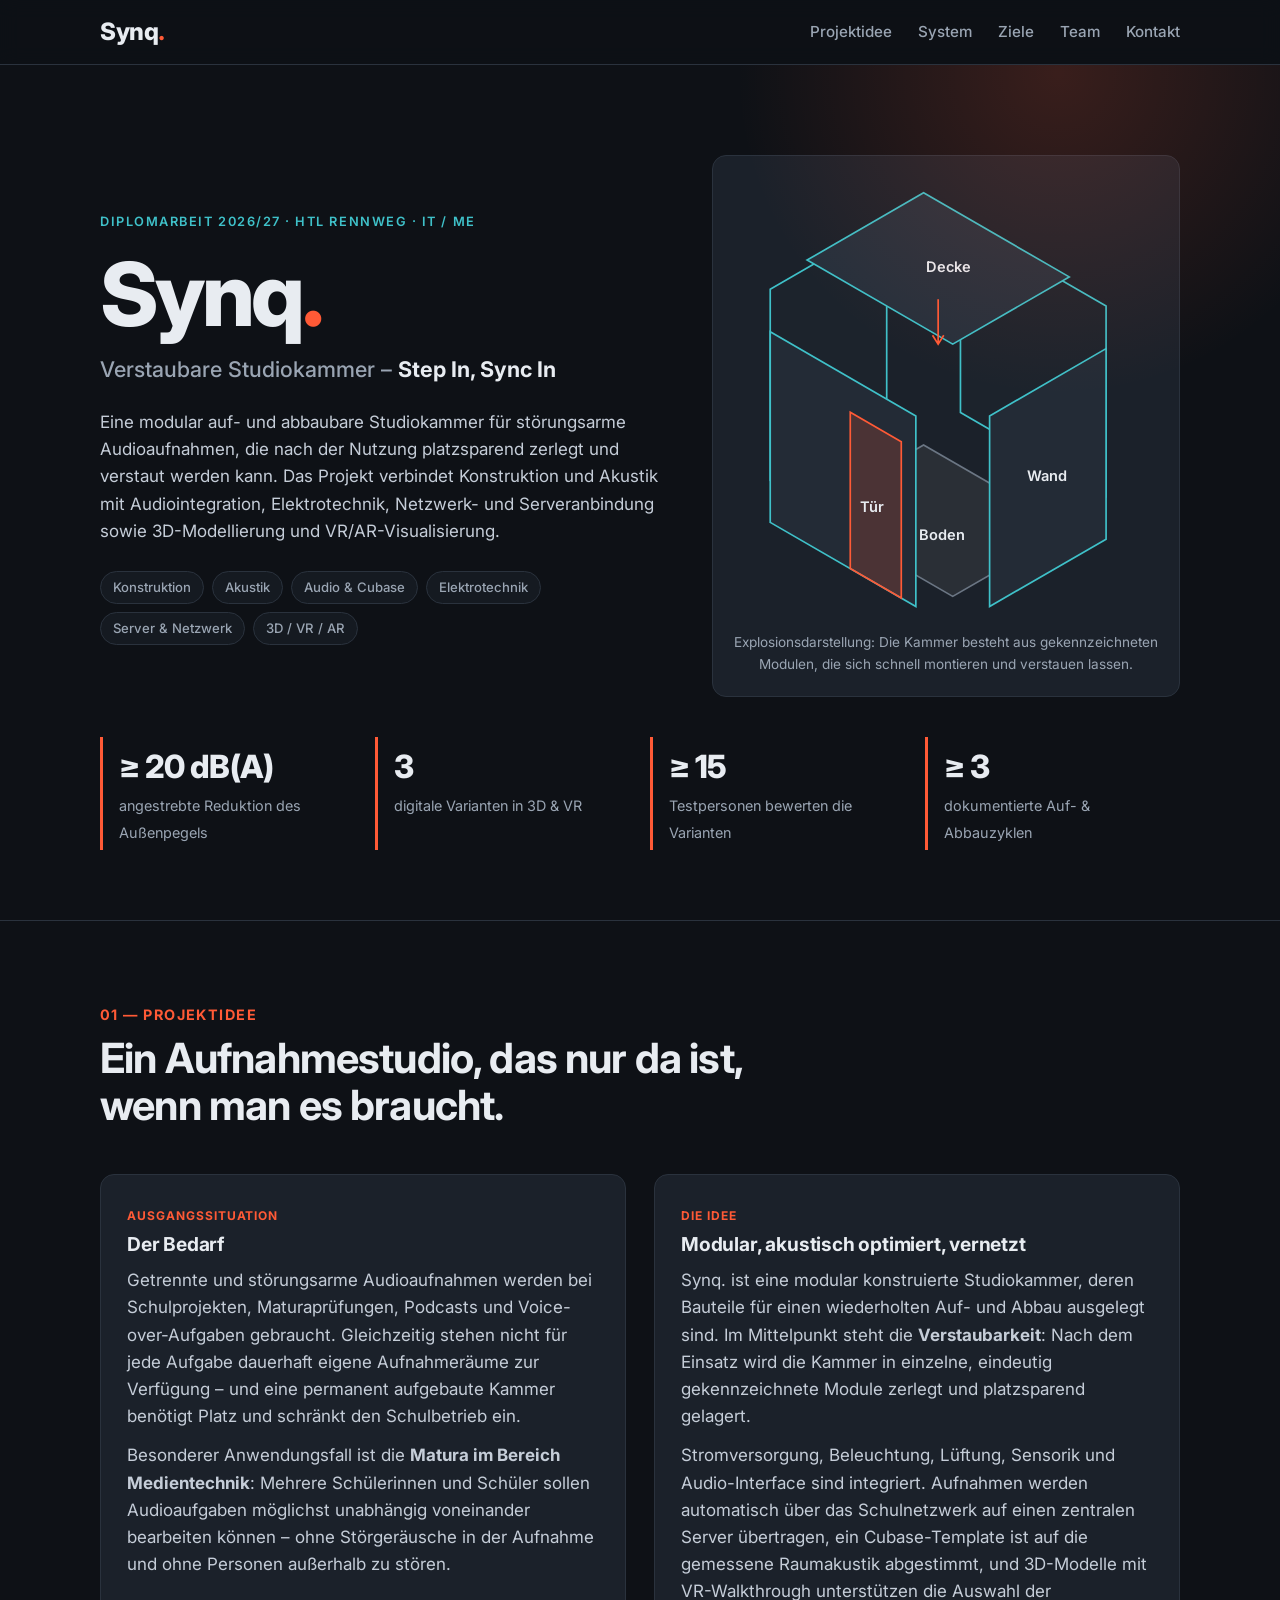
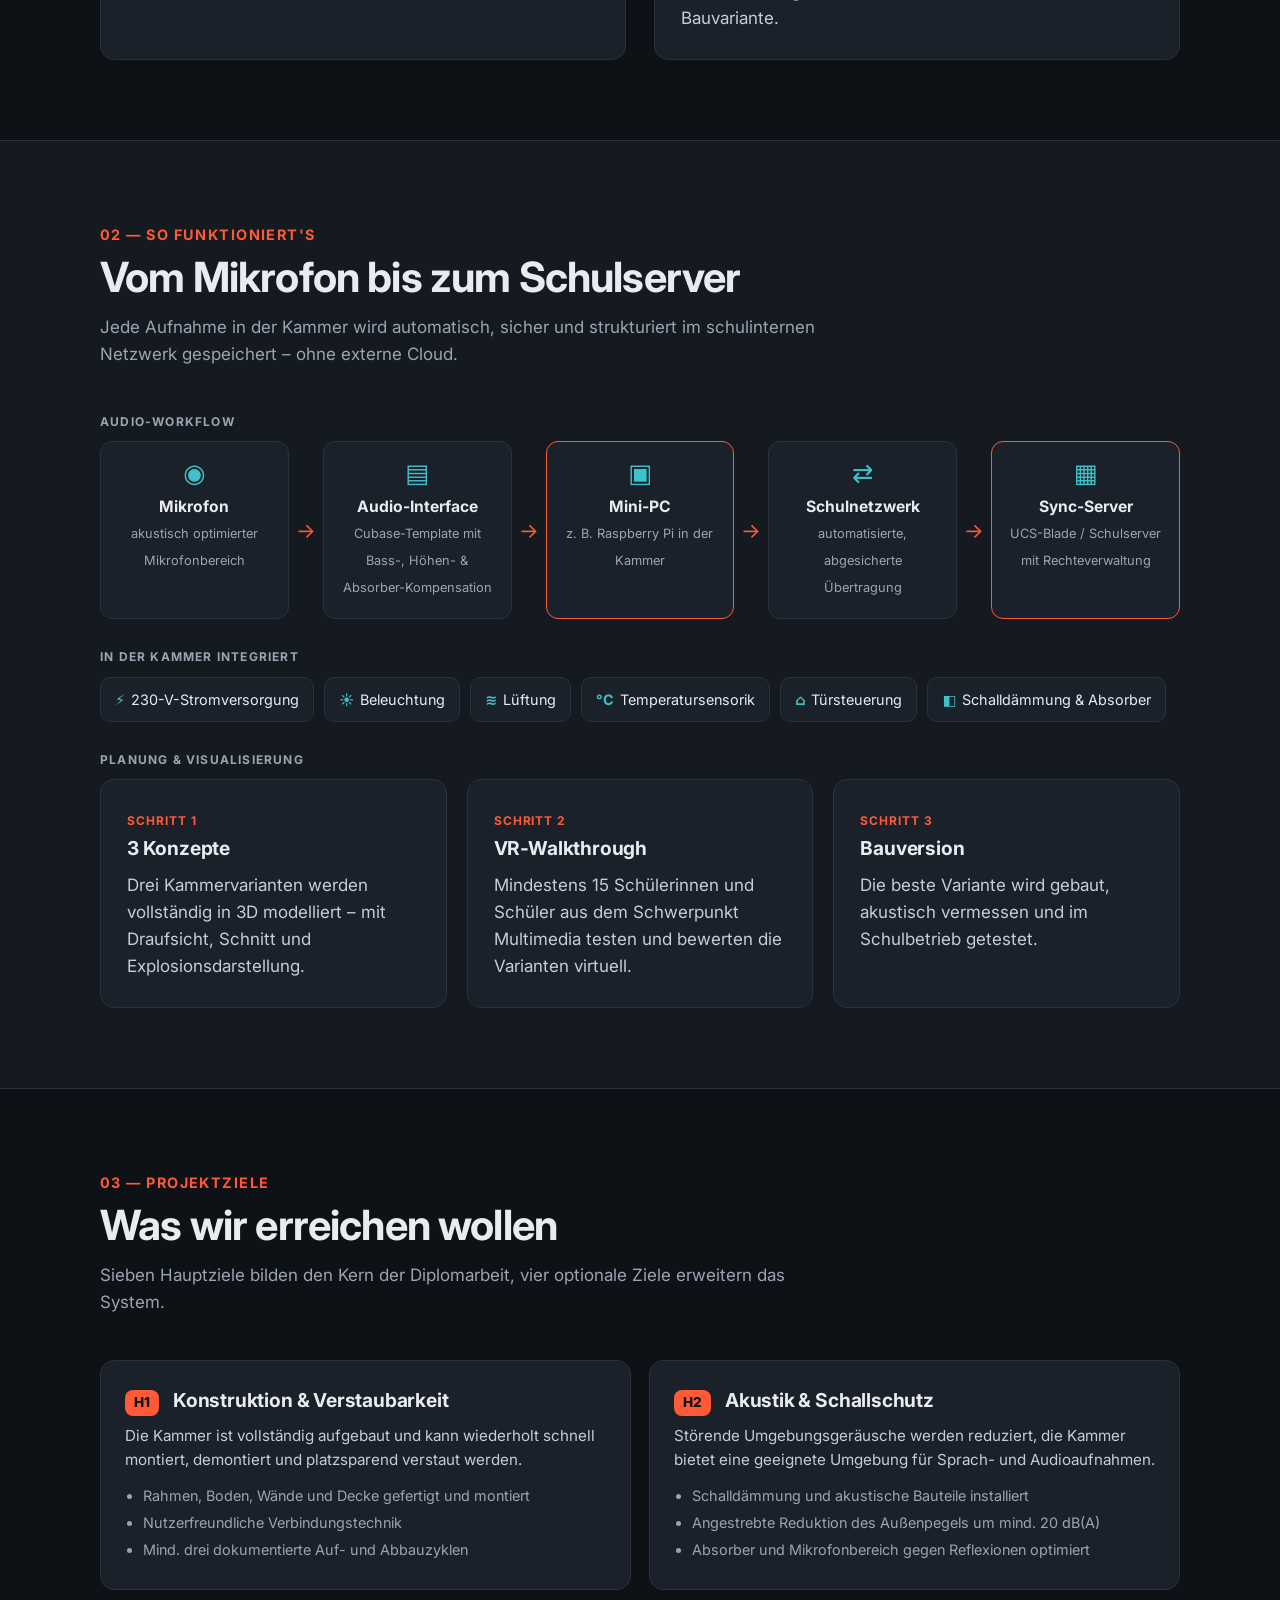
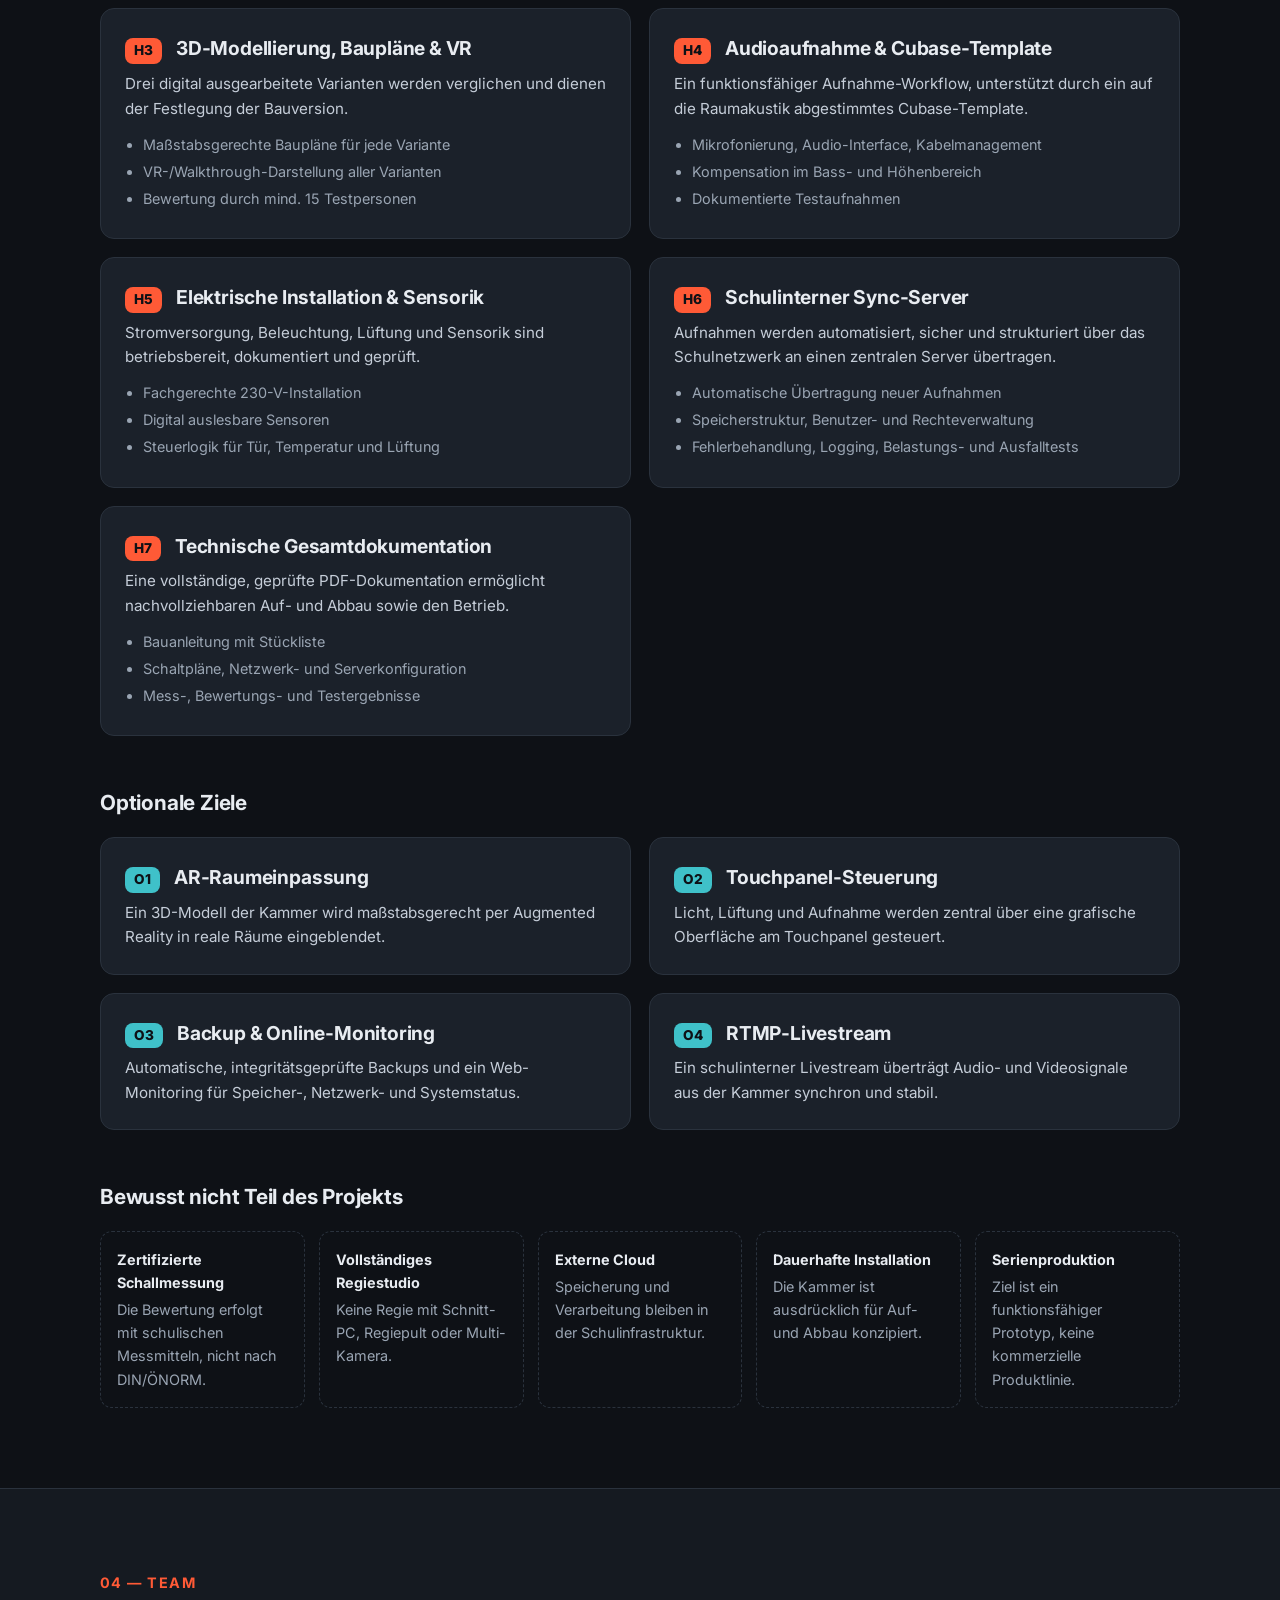
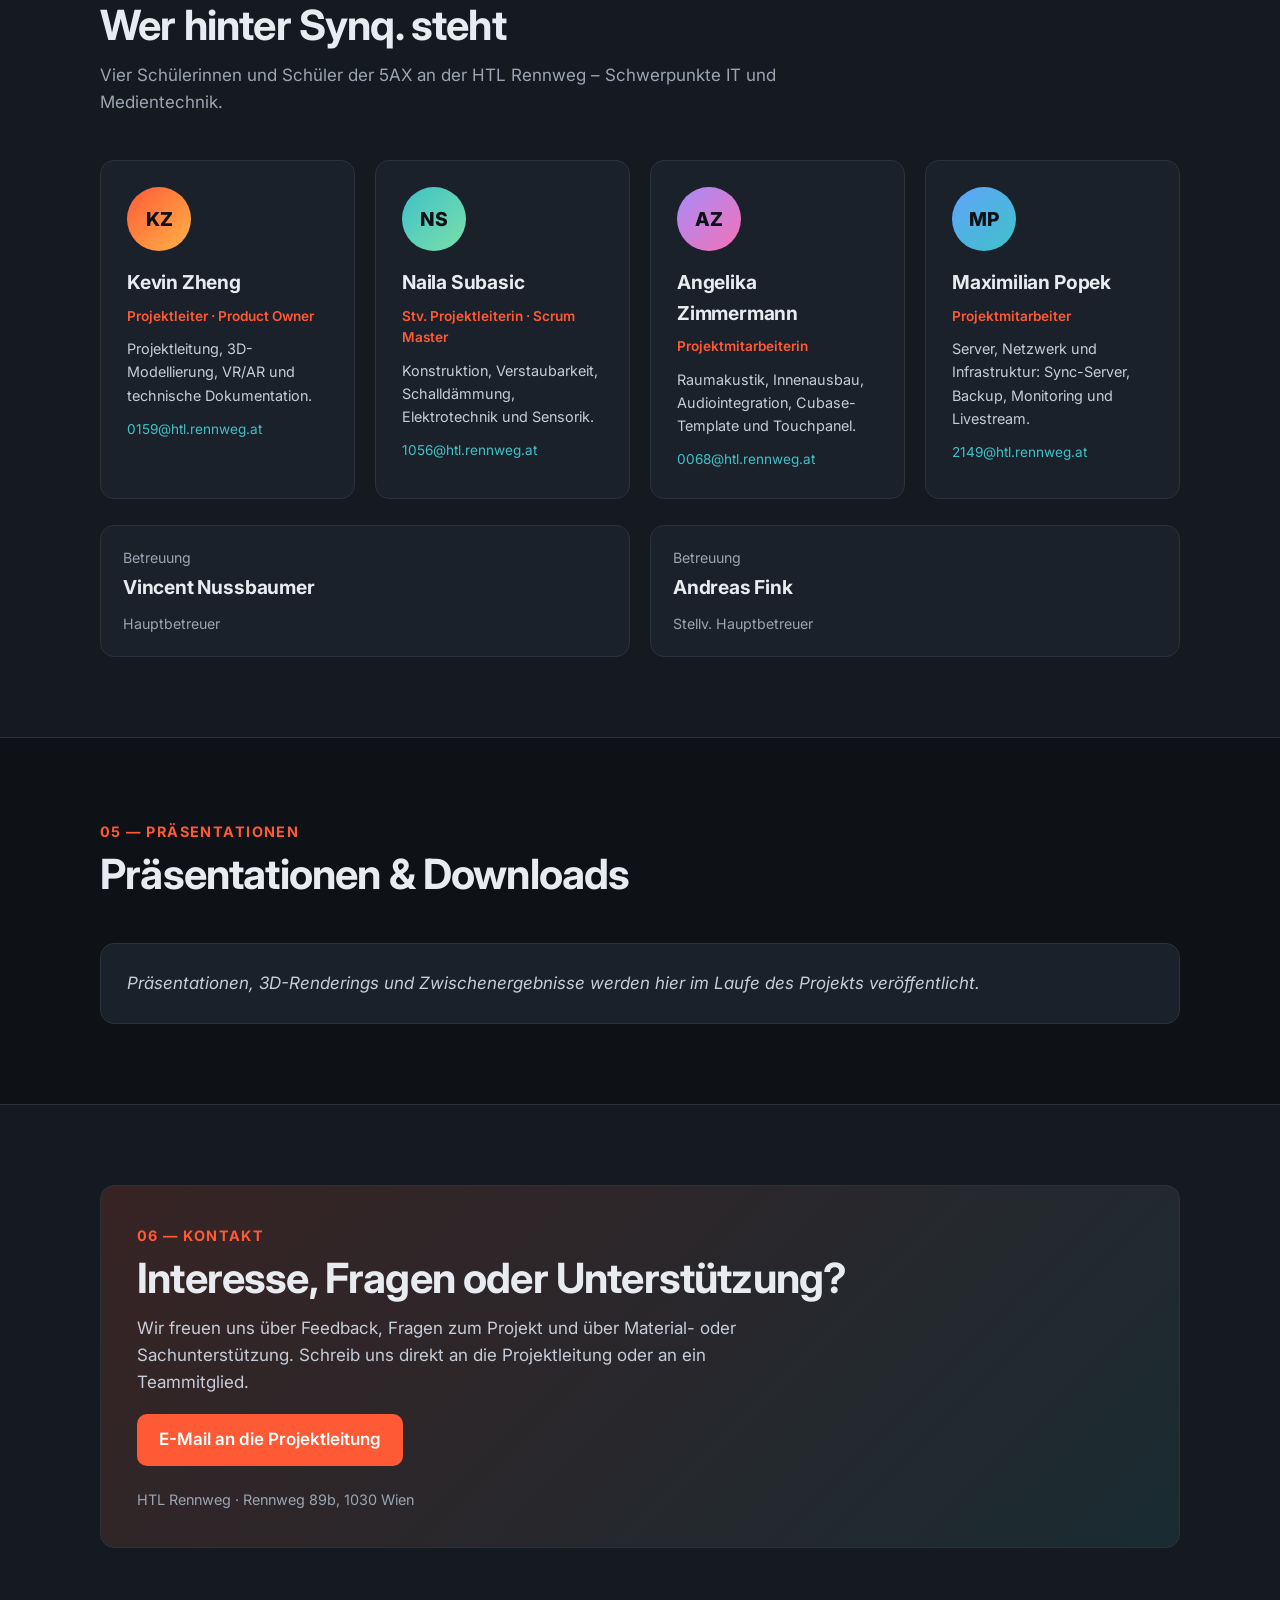
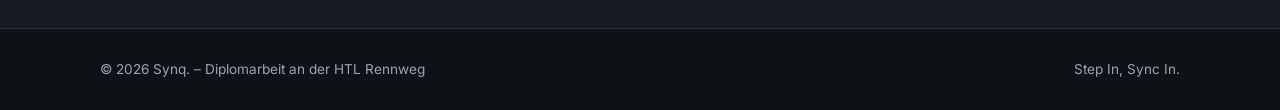
==== index.html @ dddf0916 "Website Website" ====
<!DOCTYPE html>
<html lang="de">
<head>
  <meta charset="UTF-8">
  <meta name="viewport" content="width=device-width, initial-scale=1.0">
  <title>Synq. – Verstaubare Studiokammer | Diplomarbeit HTL Rennweg</title>
  <meta name="description" content="Synq. ist eine modular auf- und abbaubare Studiokammer für störungsarme Audioaufnahmen – Diplomarbeit 2026/27 an der HTL Rennweg.">
  <link rel="preconnect" href="https://fonts.googleapis.com">
  <link rel="preconnect" href="https://fonts.gstatic.com" crossorigin>
  <link href="https://fonts.googleapis.com/css2?family=Inter:wght@400;500;600;700;800&display=swap" rel="stylesheet">
  <link rel="stylesheet" href="style.css">
</head>
<body>

<header class="nav">
  <div class="wrap">
    <a href="#top" class="logo">Synq<span>.</span></a>
    <nav>
      <ul>
        <li><a href="#idee">Projektidee</a></li>
        <li><a href="#system">System</a></li>
        <li><a href="#ziele">Ziele</a></li>
        <li><a href="#team">Team</a></li>
        <li><a href="#kontakt">Kontakt</a></li>
      </ul>
    </nav>
  </div>
</header>

<main id="top">

  <!-- ================= HERO ================= -->
  <div class="hero">
    <div class="wrap">
      <div>
        <span class="eyebrow">Diplomarbeit 2026/27 · HTL Rennweg · IT / ME</span>
        <h1>Synq<span>.</span></h1>
        <p class="tagline">Verstaubare Studiokammer – <b>Step In, Sync In</b></p>
        <p class="lead">
          Eine modular auf- und abbaubare Studiokammer für störungsarme Audioaufnahmen,
          die nach der Nutzung platzsparend zerlegt und verstaut werden kann.
          Das Projekt verbindet Konstruktion und Akustik mit Audiointegration,
          Elektrotechnik, Netzwerk- und Serveranbindung sowie 3D-Modellierung und VR/AR-Visualisierung.
        </p>
        <div class="badges">
          <span class="badge">Konstruktion</span>
          <span class="badge">Akustik</span>
          <span class="badge">Audio &amp; Cubase</span>
          <span class="badge">Elektrotechnik</span>
          <span class="badge">Server &amp; Netzwerk</span>
          <span class="badge">3D / VR / AR</span>
        </div>
      </div>

      <figure class="visual">
        <svg viewBox="90 20 380 400" role="img" aria-label="Explosionsdarstellung der modularen Synq.-Kammer: Boden, vier Wandmodule mit Tür und Decke">
          <polygon class="m-wall b" points="292.9,231.0 422.8,306.0 422.8,136.0 292.9,61.0"/>
          <polygon class="m-wall l" points="227.1,231.0 123.2,291.0 123.2,121.0 227.1,61.0"/>
          <polygon class="m-floor" points="260.0,260.0 389.9,335.0 286.0,395.0 156.1,320.0"/>
          <polygon class="m-wall r" points="422.8,344.0 318.9,404.0 318.9,234.0 422.8,174.0"/>
          <polygon class="m-wall f" points="123.2,329.0 253.1,404.0 253.1,234.0 123.2,159.0"/>
          <polygon class="m-door" points="194.6,370.2 240.1,396.5 240.1,257.1 194.6,230.8"/>
          <polygon class="m-roof" points="260.0,35.0 389.9,110.0 286.0,170.0 156.1,95.0"/>
          <!-- Montage-Pfeile -->
          <path class="m-arrow" d="M273 130 v40 m-5 -8 l5 8 l5 -8"/>
          <!-- Labels -->
          <text class="m-label" x="262" y="106">Decke</text>
          <text class="m-label" x="352" y="292">Wand</text>
          <text class="m-label" x="203" y="320">Tür</text>
          <text class="m-label" x="256" y="345">Boden</text>
        </svg>
        <figcaption>Explosionsdarstellung: Die Kammer besteht aus gekennzeichneten Modulen, die sich schnell montieren und verstauen lassen.</figcaption>
      </figure>
    </div>

    <div class="wrap stats-wrap">
      <div class="stats">
        <div class="stat"><b>≥ 20 dB(A)</b><span>angestrebte Reduktion des Außenpegels</span></div>
        <div class="stat"><b>3</b><span>digitale Varianten in 3D &amp; VR</span></div>
        <div class="stat"><b>≥ 15</b><span>Testpersonen bewerten die Varianten</span></div>
        <div class="stat"><b>≥ 3</b><span>dokumentierte Auf- &amp; Abbauzyklen</span></div>
      </div>
    </div>
  </div>

  <!-- ================= PROJEKTIDEE ================= -->
  <section id="idee">
    <div class="wrap">
      <div class="section-head">
        <span class="num">01 — PROJEKTIDEE</span>
        <h2>Ein Aufnahmestudio, das nur da ist, wenn man es braucht.</h2>
      </div>
      <div class="grid-2">
        <div class="card">
          <span class="tag">Ausgangssituation</span>
          <h3>Der Bedarf</h3>
          <p>
            Getrennte und störungsarme Audioaufnahmen werden bei Schulprojekten, Maturaprüfungen,
            Podcasts und Voice-over-Aufgaben gebraucht. Gleichzeitig stehen nicht für jede Aufgabe
            dauerhaft eigene Aufnahmeräume zur Verfügung – und eine permanent aufgebaute Kammer
            benötigt Platz und schränkt den Schulbetrieb ein.
          </p>
          <p style="margin-top:12px">
            Besonderer Anwendungsfall ist die <b>Matura im Bereich Medientechnik</b>: Mehrere
            Schülerinnen und Schüler sollen Audioaufgaben möglichst unabhängig voneinander bearbeiten
            können – ohne Störgeräusche in der Aufnahme und ohne Personen außerhalb zu stören.
          </p>
        </div>
        <div class="card">
          <span class="tag">Die Idee</span>
          <h3>Modular, akustisch optimiert, vernetzt</h3>
          <p>
            Synq. ist eine modular konstruierte Studiokammer, deren Bauteile für einen wiederholten
            Auf- und Abbau ausgelegt sind. Im Mittelpunkt steht die <b>Verstaubarkeit</b>: Nach dem
            Einsatz wird die Kammer in einzelne, eindeutig gekennzeichnete Module zerlegt und
            platzsparend gelagert.
          </p>
          <p style="margin-top:12px">
            Stromversorgung, Beleuchtung, Lüftung, Sensorik und Audio-Interface sind integriert.
            Aufnahmen werden automatisch über das Schulnetzwerk auf einen zentralen Server übertragen,
            ein Cubase-Template ist auf die gemessene Raumakustik abgestimmt, und 3D-Modelle mit
            VR-Walkthrough unterstützen die Auswahl der Bauvariante.
          </p>
        </div>
      </div>
    </div>
  </section>

  <!-- ================= SYSTEM ================= -->
  <section id="system" class="alt">
    <div class="wrap">
      <div class="section-head">
        <span class="num">02 — SO FUNKTIONIERT'S</span>
        <h2>Vom Mikrofon bis zum Schulserver</h2>
        <p>Jede Aufnahme in der Kammer wird automatisch, sicher und strukturiert im schulinternen Netzwerk gespeichert – ohne externe Cloud.</p>
      </div>

      <div class="zone">Audio-Workflow</div>
      <div class="flow">
        <div class="node"><div class="ico">◉</div><b>Mikrofon</b><small>akustisch optimierter Mikrofonbereich</small></div>
        <div class="arrow">→</div>
        <div class="node"><div class="ico">▤</div><b>Audio-Interface</b><small>Cubase-Template mit Bass-, Höhen- &amp; Absorber-Kompensation</small></div>
        <div class="arrow">→</div>
        <div class="node hl"><div class="ico">▣</div><b>Mini-PC</b><small>z. B. Raspberry Pi in der Kammer</small></div>
        <div class="arrow">→</div>
        <div class="node"><div class="ico">⇄</div><b>Schulnetzwerk</b><small>automatisierte, abgesicherte Übertragung</small></div>
        <div class="arrow">→</div>
        <div class="node hl"><div class="ico">▦</div><b>Sync-Server</b><small>UCS-Blade / Schulserver mit Rechteverwaltung</small></div>
      </div>

      <div class="zone">In der Kammer integriert</div>
      <div class="chips">
        <div class="chip"><b>⚡</b>230-V-Stromversorgung</div>
        <div class="chip"><b>☀</b>Beleuchtung</div>
        <div class="chip"><b>≋</b>Lüftung</div>
        <div class="chip"><b>°C</b>Temperatursensorik</div>
        <div class="chip"><b>⌂</b>Türsteuerung</div>
        <div class="chip"><b>◧</b>Schalldämmung &amp; Absorber</div>
      </div>

      <div class="zone">Planung &amp; Visualisierung</div>
      <div class="grid-3">
        <div class="card"><span class="tag">Schritt 1</span><h3>3 Konzepte</h3><p>Drei Kammervarianten werden vollständig in 3D modelliert – mit Draufsicht, Schnitt und Explosionsdarstellung.</p></div>
        <div class="card"><span class="tag">Schritt 2</span><h3>VR-Walkthrough</h3><p>Mindestens 15 Schülerinnen und Schüler aus dem Schwerpunkt Multimedia testen und bewerten die Varianten virtuell.</p></div>
        <div class="card"><span class="tag">Schritt 3</span><h3>Bauversion</h3><p>Die beste Variante wird gebaut, akustisch vermessen und im Schulbetrieb getestet.</p></div>
      </div>
    </div>
  </section>

  <!-- ================= ZIELE ================= -->
  <section id="ziele">
    <div class="wrap">
      <div class="section-head">
        <span class="num">03 — PROJEKTZIELE</span>
        <h2>Was wir erreichen wollen</h2>
        <p>Sieben Hauptziele bilden den Kern der Diplomarbeit, vier optionale Ziele erweitern das System.</p>
      </div>

      <div class="goals">
        <article class="goal">
          <header><span class="id">H1</span><h3>Konstruktion &amp; Verstaubarkeit</h3></header>
          <p>Die Kammer ist vollständig aufgebaut und kann wiederholt schnell montiert, demontiert und platzsparend verstaut werden.</p>
          <ul>
            <li>Rahmen, Boden, Wände und Decke gefertigt und montiert</li>
            <li>Nutzerfreundliche Verbindungstechnik</li>
            <li>Mind. drei dokumentierte Auf- und Abbauzyklen</li>
          </ul>
        </article>
        <article class="goal">
          <header><span class="id">H2</span><h3>Akustik &amp; Schallschutz</h3></header>
          <p>Störende Umgebungsgeräusche werden reduziert, die Kammer bietet eine geeignete Umgebung für Sprach- und Audioaufnahmen.</p>
          <ul>
            <li>Schalldämmung und akustische Bauteile installiert</li>
            <li>Angestrebte Reduktion des Außenpegels um mind. 20 dB(A)</li>
            <li>Absorber und Mikrofonbereich gegen Reflexionen optimiert</li>
          </ul>
        </article>
        <article class="goal">
          <header><span class="id">H3</span><h3>3D-Modellierung, Baupläne &amp; VR</h3></header>
          <p>Drei digital ausgearbeitete Varianten werden verglichen und dienen der Festlegung der Bauversion.</p>
          <ul>
            <li>Maßstabsgerechte Baupläne für jede Variante</li>
            <li>VR-/Walkthrough-Darstellung aller Varianten</li>
            <li>Bewertung durch mind. 15 Testpersonen</li>
          </ul>
        </article>
        <article class="goal">
          <header><span class="id">H4</span><h3>Audioaufnahme &amp; Cubase-Template</h3></header>
          <p>Ein funktionsfähiger Aufnahme-Workflow, unterstützt durch ein auf die Raumakustik abgestimmtes Cubase-Template.</p>
          <ul>
            <li>Mikrofonierung, Audio-Interface, Kabelmanagement</li>
            <li>Kompensation im Bass- und Höhenbereich</li>
            <li>Dokumentierte Testaufnahmen</li>
          </ul>
        </article>
        <article class="goal">
          <header><span class="id">H5</span><h3>Elektrische Installation &amp; Sensorik</h3></header>
          <p>Stromversorgung, Beleuchtung, Lüftung und Sensorik sind betriebsbereit, dokumentiert und geprüft.</p>
          <ul>
            <li>Fachgerechte 230-V-Installation</li>
            <li>Digital auslesbare Sensoren</li>
            <li>Steuerlogik für Tür, Temperatur und Lüftung</li>
          </ul>
        </article>
        <article class="goal">
          <header><span class="id">H6</span><h3>Schulinterner Sync-Server</h3></header>
          <p>Aufnahmen werden automatisiert, sicher und strukturiert über das Schulnetzwerk an einen zentralen Server übertragen.</p>
          <ul>
            <li>Automatische Übertragung neuer Aufnahmen</li>
            <li>Speicherstruktur, Benutzer- und Rechteverwaltung</li>
            <li>Fehlerbehandlung, Logging, Belastungs- und Ausfalltests</li>
          </ul>
        </article>
        <article class="goal">
          <header><span class="id">H7</span><h3>Technische Gesamtdokumentation</h3></header>
          <p>Eine vollständige, geprüfte PDF-Dokumentation ermöglicht nachvollziehbaren Auf- und Abbau sowie den Betrieb.</p>
          <ul>
            <li>Bauanleitung mit Stückliste</li>
            <li>Schaltpläne, Netzwerk- und Serverkonfiguration</li>
            <li>Mess-, Bewertungs- und Testergebnisse</li>
          </ul>
        </article>
      </div>

      <h3 class="sub-h">Optionale Ziele</h3>
      <div class="goals">
        <article class="goal opt">
          <header><span class="id">O1</span><h3>AR-Raumeinpassung</h3></header>
          <p>Ein 3D-Modell der Kammer wird maßstabsgerecht per Augmented Reality in reale Räume eingeblendet.</p>
        </article>
        <article class="goal opt">
          <header><span class="id">O2</span><h3>Touchpanel-Steuerung</h3></header>
          <p>Licht, Lüftung und Aufnahme werden zentral über eine grafische Oberfläche am Touchpanel gesteuert.</p>
        </article>
        <article class="goal opt">
          <header><span class="id">O3</span><h3>Backup &amp; Online-Monitoring</h3></header>
          <p>Automatische, integritätsgeprüfte Backups und ein Web-Monitoring für Speicher-, Netzwerk- und Systemstatus.</p>
        </article>
        <article class="goal opt">
          <header><span class="id">O4</span><h3>RTMP-Livestream</h3></header>
          <p>Ein schulinterner Livestream überträgt Audio- und Videosignale aus der Kammer synchron und stabil.</p>
        </article>
      </div>

      <h3 class="sub-h">Bewusst nicht Teil des Projekts</h3>
      <ul class="nongoals">
        <li><b>Zertifizierte Schallmessung</b>Die Bewertung erfolgt mit schulischen Messmitteln, nicht nach DIN/ÖNORM.</li>
        <li><b>Vollständiges Regiestudio</b>Keine Regie mit Schnitt-PC, Regiepult oder Multi-Kamera.</li>
        <li><b>Externe Cloud</b>Speicherung und Verarbeitung bleiben in der Schulinfrastruktur.</li>
        <li><b>Dauerhafte Installation</b>Die Kammer ist ausdrücklich für Auf- und Abbau konzipiert.</li>
        <li><b>Serienproduktion</b>Ziel ist ein funktionsfähiger Prototyp, keine kommerzielle Produktlinie.</li>
      </ul>
    </div>
  </section>

  <!-- ================= TEAM ================= -->
  <section id="team" class="alt">
    <div class="wrap">
      <div class="section-head">
        <span class="num">04 — TEAM</span>
        <h2>Wer hinter Synq. steht</h2>
        <p>Vier Schülerinnen und Schüler der 5AX an der HTL Rennweg – Schwerpunkte IT und Medientechnik.</p>
      </div>
      <div class="grid-4">
        <div class="card member">
          <div class="avatar">KZ</div>
          <h3>Kevin Zheng</h3>
          <div class="role">Projektleiter · Product Owner</div>
          <p>Projektleitung, 3D-Modellierung, VR/AR und technische Dokumentation.</p>
          <a href="mailto:0159@htl.rennweg.at">0159@htl.rennweg.at</a>
        </div>
        <div class="card member">
          <div class="avatar">NS</div>
          <h3>Naila Subasic</h3>
          <div class="role">Stv. Projektleiterin · Scrum Master</div>
          <p>Konstruktion, Verstaubarkeit, Schalldämmung, Elektrotechnik und Sensorik.</p>
          <a href="mailto:1056@htl.rennweg.at">1056@htl.rennweg.at</a>
        </div>
        <div class="card member">
          <div class="avatar">AZ</div>
          <h3>Angelika Zimmermann</h3>
          <div class="role">Projektmitarbeiterin</div>
          <p>Raumakustik, Innenausbau, Audiointegration, Cubase-Template und Touchpanel.</p>
          <a href="mailto:0068@htl.rennweg.at">0068@htl.rennweg.at</a>
        </div>
        <div class="card member">
          <div class="avatar">MP</div>
          <h3>Maximilian Popek</h3>
          <div class="role">Projektmitarbeiter</div>
          <p>Server, Netzwerk und Infrastruktur: Sync-Server, Backup, Monitoring und Livestream.</p>
          <a href="mailto:2149@htl.rennweg.at">2149@htl.rennweg.at</a>
        </div>
      </div>

      <div class="supervisors">
        <div class="card"><small>Betreuung</small><h3>Vincent Nussbaumer</h3><small>Hauptbetreuer</small></div>
        <div class="card"><small>Betreuung</small><h3>Andreas Fink</h3><small>Stellv. Hauptbetreuer</small></div>
      </div>
    </div>
  </section>

  <!-- ================= PRÄSENTATIONEN ================= -->
  <section id="praesentationen">
    <div class="wrap">
      <div class="section-head">
        <span class="num">05 — PRÄSENTATIONEN</span>
        <h2>Präsentationen &amp; Downloads</h2>
      </div>
      <div class="card">
        <p class="placeholder">Präsentationen, 3D-Renderings und Zwischenergebnisse werden hier im Laufe des Projekts veröffentlicht.</p>
      </div>
    </div>
  </section>

  <!-- ================= KONTAKT ================= -->
  <section id="kontakt" class="alt">
    <div class="wrap">
      <div class="contact-box">
        <span class="num" style="color:var(--accent);font-weight:700;font-size:.9rem;letter-spacing:.1em">06 — KONTAKT</span>
        <h2>Interesse, Fragen oder Unterstützung?</h2>
        <p style="color:#c5cdd8;max-width:640px">
          Wir freuen uns über Feedback, Fragen zum Projekt und über Material- oder Sachunterstützung.
          Schreib uns direkt an die Projektleitung oder an ein Teammitglied.
        </p>
        <a class="btn" href="mailto:0159@htl.rennweg.at?subject=Synq.%20Diplomarbeit">E-Mail an die Projektleitung</a>
        <p style="margin-top:22px;color:var(--muted);font-size:.9rem">
          HTL Rennweg · Rennweg 89b, 1030 Wien
        </p>
      </div>
    </div>
  </section>

</main>

<footer>
  <div class="wrap">
    <span>© 2026 Synq. – Diplomarbeit an der HTL Rennweg</span>
    <span>Step In, Sync In.</span>
  </div>
</footer>

</body>
</html>
---- style.css ----
:root {
  --bg: #0e1116;
  --bg-2: #151a21;
  --card: #1b212a;
  --line: #2a323d;
  --text: #e8ecf1;
  --muted: #9aa5b3;
  --accent: #ff5a36;
  --accent-2: #3fc1c9;
  --radius: 14px;
  --max: 1120px;
}

* { box-sizing: border-box; margin: 0; padding: 0; }
html { scroll-behavior: smooth; scroll-padding-top: 72px; }
body {
  font-family: "Inter", system-ui, -apple-system, "Segoe UI", Roboto, sans-serif;
  background: var(--bg);
  color: var(--text);
  line-height: 1.6;
  font-size: 17px;
  -webkit-font-smoothing: antialiased;
}
a { color: var(--accent-2); text-decoration: none; }
a:hover { text-decoration: underline; }
img, svg { max-width: 100%; display: block; }

.wrap { max-width: var(--max); margin: 0 auto; padding: 0 20px; }

/* ---------- Navigation ---------- */
header.nav {
  position: sticky; top: 0; z-index: 10;
  background: rgba(14, 17, 22, .85);
  backdrop-filter: blur(10px);
  border-bottom: 1px solid var(--line);
}
header.nav .wrap { display: flex; align-items: center; justify-content: space-between; height: 64px; }
.logo { font-weight: 800; font-size: 1.5rem; letter-spacing: -.02em; color: var(--text); }
.logo span { color: var(--accent); }
.logo:hover { text-decoration: none; }
nav ul { list-style: none; display: flex; gap: 26px; }
nav a { color: var(--muted); font-size: .95rem; font-weight: 500; }
nav a:hover { color: var(--text); text-decoration: none; }

/* ---------- Hero ---------- */
.hero { padding: 90px 0 70px; position: relative; overflow: hidden; }
.hero::before {
  content: ""; position: absolute; inset: -40% -10% auto auto; width: 700px; height: 700px;
  background: radial-gradient(circle, rgba(255, 90, 54, .18), transparent 65%);
  pointer-events: none;
}
.hero .wrap { display: grid; grid-template-columns: 1.1fr .9fr; gap: 40px; align-items: center; }
.eyebrow {
  display: inline-block; font-size: .8rem; font-weight: 600; letter-spacing: .12em; text-transform: uppercase;
  color: var(--accent-2); margin-bottom: 18px;
}
.hero h1 { font-size: clamp(3rem, 8vw, 5.5rem); line-height: 1; letter-spacing: -.04em; font-weight: 800; }
.hero h1 span { color: var(--accent); }
.hero .tagline { font-size: 1.35rem; color: var(--muted); margin: 14px 0 22px; font-weight: 500; }
.hero .tagline b { color: var(--text); }
.hero p.lead { max-width: 560px; color: #c5cdd8; }
.badges { display: flex; flex-wrap: wrap; gap: 8px; margin-top: 26px; }
.badge {
  border: 1px solid var(--line); background: var(--bg-2); color: var(--muted);
  padding: 5px 12px; border-radius: 999px; font-size: .82rem; font-weight: 500;
}

/* ---------- Sections ---------- */
section { padding: 80px 0; border-top: 1px solid var(--line); }
section.alt { background: var(--bg-2); }
.section-head { max-width: 720px; margin-bottom: 44px; }
.section-head .num { color: var(--accent); font-weight: 700; font-size: .9rem; letter-spacing: .1em; }
h2 { font-size: clamp(1.9rem, 4vw, 2.6rem); letter-spacing: -.02em; line-height: 1.15; margin: 6px 0 12px; }
h3 { font-size: 1.2rem; margin-bottom: 8px; letter-spacing: -.01em; }
.section-head p { color: var(--muted); }

.grid-2 { display: grid; grid-template-columns: 1fr 1fr; gap: 28px; }
.grid-3 { display: grid; grid-template-columns: repeat(3, 1fr); gap: 20px; }
.grid-4 { display: grid; grid-template-columns: repeat(4, 1fr); gap: 20px; }

.card {
  background: var(--card); border: 1px solid var(--line); border-radius: var(--radius); padding: 26px;
}
.card p { color: #c5cdd8; }
.card .tag { font-size: .75rem; font-weight: 700; letter-spacing: .08em; color: var(--accent); text-transform: uppercase; }

/* ---------- Stats ---------- */
.hero .stats-wrap { display: block; }
.stats { display: grid; grid-template-columns: repeat(4, 1fr); gap: 20px; margin-top: 40px; }
.stat { border-left: 3px solid var(--accent); padding: 4px 0 4px 16px; }
.stat b { display: block; font-size: 2rem; font-weight: 800; letter-spacing: -.02em; }
.stat span { color: var(--muted); font-size: .9rem; }

/* ---------- Chamber visual ---------- */
.visual { background: var(--card); border: 1px solid var(--line); border-radius: var(--radius); padding: 20px; }
.visual figcaption { color: var(--muted); font-size: .85rem; text-align: center; margin-top: 8px; }
.m-wall { fill: #232b36; stroke: var(--accent-2); stroke-width: 1.5; }
.m-wall.b, .m-wall.l { fill: #1c232c; }
.m-floor { fill: #2a2f36; stroke: #6b7684; stroke-width: 1.5; }
.m-roof { fill: #26303c; stroke: var(--accent-2); stroke-width: 1.5; }
.m-door { fill: rgba(255, 90, 54, .18); stroke: var(--accent); stroke-width: 1.5; }
.m-label { fill: var(--text); font-size: 13px; font-weight: 600; font-family: inherit; }
.m-lead { stroke: #6b7684; stroke-width: 1; stroke-dasharray: 3 3; }
.m-arrow { stroke: var(--accent); stroke-width: 1.5; fill: none; }

/* ---------- System flow ---------- */
.flow { display: flex; align-items: stretch; gap: 0; flex-wrap: wrap; margin-top: 10px; }
.flow .node {
  flex: 1 1 150px; background: var(--card); border: 1px solid var(--line); border-radius: 12px;
  padding: 18px 16px; text-align: center; position: relative;
}
.flow .node .ico { font-size: 1.6rem; line-height: 1; margin-bottom: 8px; color: var(--accent-2); }
.flow .node b { display: block; font-size: .98rem; }
.flow .node small { color: var(--muted); font-size: .8rem; }
.flow .node.hl { border-color: var(--accent); }
.flow .arrow { flex: 0 0 34px; display: flex; align-items: center; justify-content: center; color: var(--accent); font-size: 1.3rem; }
.zone { font-size: .75rem; font-weight: 700; letter-spacing: .1em; text-transform: uppercase; color: var(--muted); margin: 28px 0 10px; }
.chips { display: flex; flex-wrap: wrap; gap: 10px; }
.chip { background: var(--card); border: 1px solid var(--line); border-radius: 10px; padding: 10px 14px; font-size: .9rem; }
.chip b { color: var(--accent-2); margin-right: 6px; }

/* ---------- Goals ---------- */
.goals { display: grid; grid-template-columns: repeat(2, 1fr); gap: 18px; }
.goal { background: var(--card); border: 1px solid var(--line); border-radius: var(--radius); padding: 24px; }
.goal header { display: flex; gap: 14px; align-items: baseline; margin-bottom: 8px; }
.goal .id {
  flex: 0 0 auto; font-weight: 800; color: var(--bg); background: var(--accent);
  border-radius: 8px; padding: 2px 9px; font-size: .85rem;
}
.goal.opt .id { background: var(--accent-2); }
.goal h3 { margin: 0; }
.goal p { color: #c5cdd8; font-size: .95rem; }
.goal ul { margin: 12px 0 0 18px; color: var(--muted); font-size: .9rem; }
.goal li { margin-bottom: 4px; }
.goal .who { margin-top: 12px; font-size: .8rem; color: var(--muted); }
.goal .who b { color: var(--text); font-weight: 600; }
.sub-h { margin: 50px 0 18px; font-size: 1.3rem; }
.nongoals { list-style: none; display: grid; grid-template-columns: repeat(auto-fit, minmax(200px, 1fr)); gap: 14px; }
.nongoals li { border: 1px dashed var(--line); border-radius: 12px; padding: 16px; font-size: .9rem; color: var(--muted); }
.nongoals li b { display: block; color: var(--text); margin-bottom: 4px; }

/* ---------- Timeline ---------- */
.timeline { list-style: none; position: relative; margin-left: 10px; }
.timeline::before { content: ""; position: absolute; left: 0; top: 6px; bottom: 6px; width: 2px; background: var(--line); }
.timeline li { position: relative; padding: 0 0 26px 34px; }
.timeline li::before {
  content: ""; position: absolute; left: -6px; top: 6px; width: 14px; height: 14px; border-radius: 50%;
  background: var(--bg-2); border: 3px solid var(--accent);
}
.timeline .date { font-size: .8rem; font-weight: 700; letter-spacing: .08em; text-transform: uppercase; color: var(--accent-2); }
.timeline .ms { font-weight: 600; }

/* ---------- Team ---------- */
.member { text-align: left; }
.avatar {
  width: 64px; height: 64px; border-radius: 50%; display: grid; place-items: center;
  font-weight: 800; font-size: 1.2rem; color: var(--bg); margin-bottom: 16px;
  background: linear-gradient(135deg, var(--accent), #ffb347);
}
.member:nth-child(2) .avatar { background: linear-gradient(135deg, var(--accent-2), #7be0a8); }
.member:nth-child(3) .avatar { background: linear-gradient(135deg, #a78bfa, #f472b6); }
.member:nth-child(4) .avatar { background: linear-gradient(135deg, #60a5fa, var(--accent-2)); }
.member .role { color: var(--accent); font-size: .85rem; font-weight: 600; margin-bottom: 10px; }
.member p { font-size: .9rem; }
.member a { font-size: .85rem; display: inline-block; margin-top: 12px; }
.supervisors { display: flex; flex-wrap: wrap; gap: 20px; margin-top: 26px; }
.supervisors .card { flex: 1 1 260px; padding: 18px 22px; }
.supervisors small { color: var(--muted); }

/* ---------- Contact / Presentations ---------- */
.contact-box {
  background: linear-gradient(135deg, rgba(255, 90, 54, .15), rgba(63, 193, 201, .1));
  border: 1px solid var(--line); border-radius: var(--radius); padding: 36px;
}
.btn {
  display: inline-block; background: var(--accent); color: #fff; font-weight: 600;
  padding: 12px 22px; border-radius: 10px; margin-top: 18px;
}
.btn:hover { text-decoration: none; filter: brightness(1.08); }
.placeholder { color: var(--muted); font-style: italic; }

footer { border-top: 1px solid var(--line); padding: 30px 0; color: var(--muted); font-size: .85rem; }
footer .wrap { display: flex; justify-content: space-between; flex-wrap: wrap; gap: 10px; }

/* ---------- Responsive ---------- */
@media (max-width: 900px) {
  .hero .wrap, .grid-2 { grid-template-columns: 1fr; }
  .grid-4, .stats { grid-template-columns: repeat(2, 1fr); }
  .grid-3, .goals { grid-template-columns: 1fr; }
  nav ul { display: none; }
  .flow { flex-direction: column; }
  .flow .arrow { transform: rotate(90deg); height: 30px; flex-basis: 30px; }
}
@media (max-width: 520px) {
  body { font-size: 16px; }
  .grid-4, .stats { grid-template-columns: 1fr; }
  section { padding: 60px 0; }
  .hero { padding: 60px 0 40px; }
}
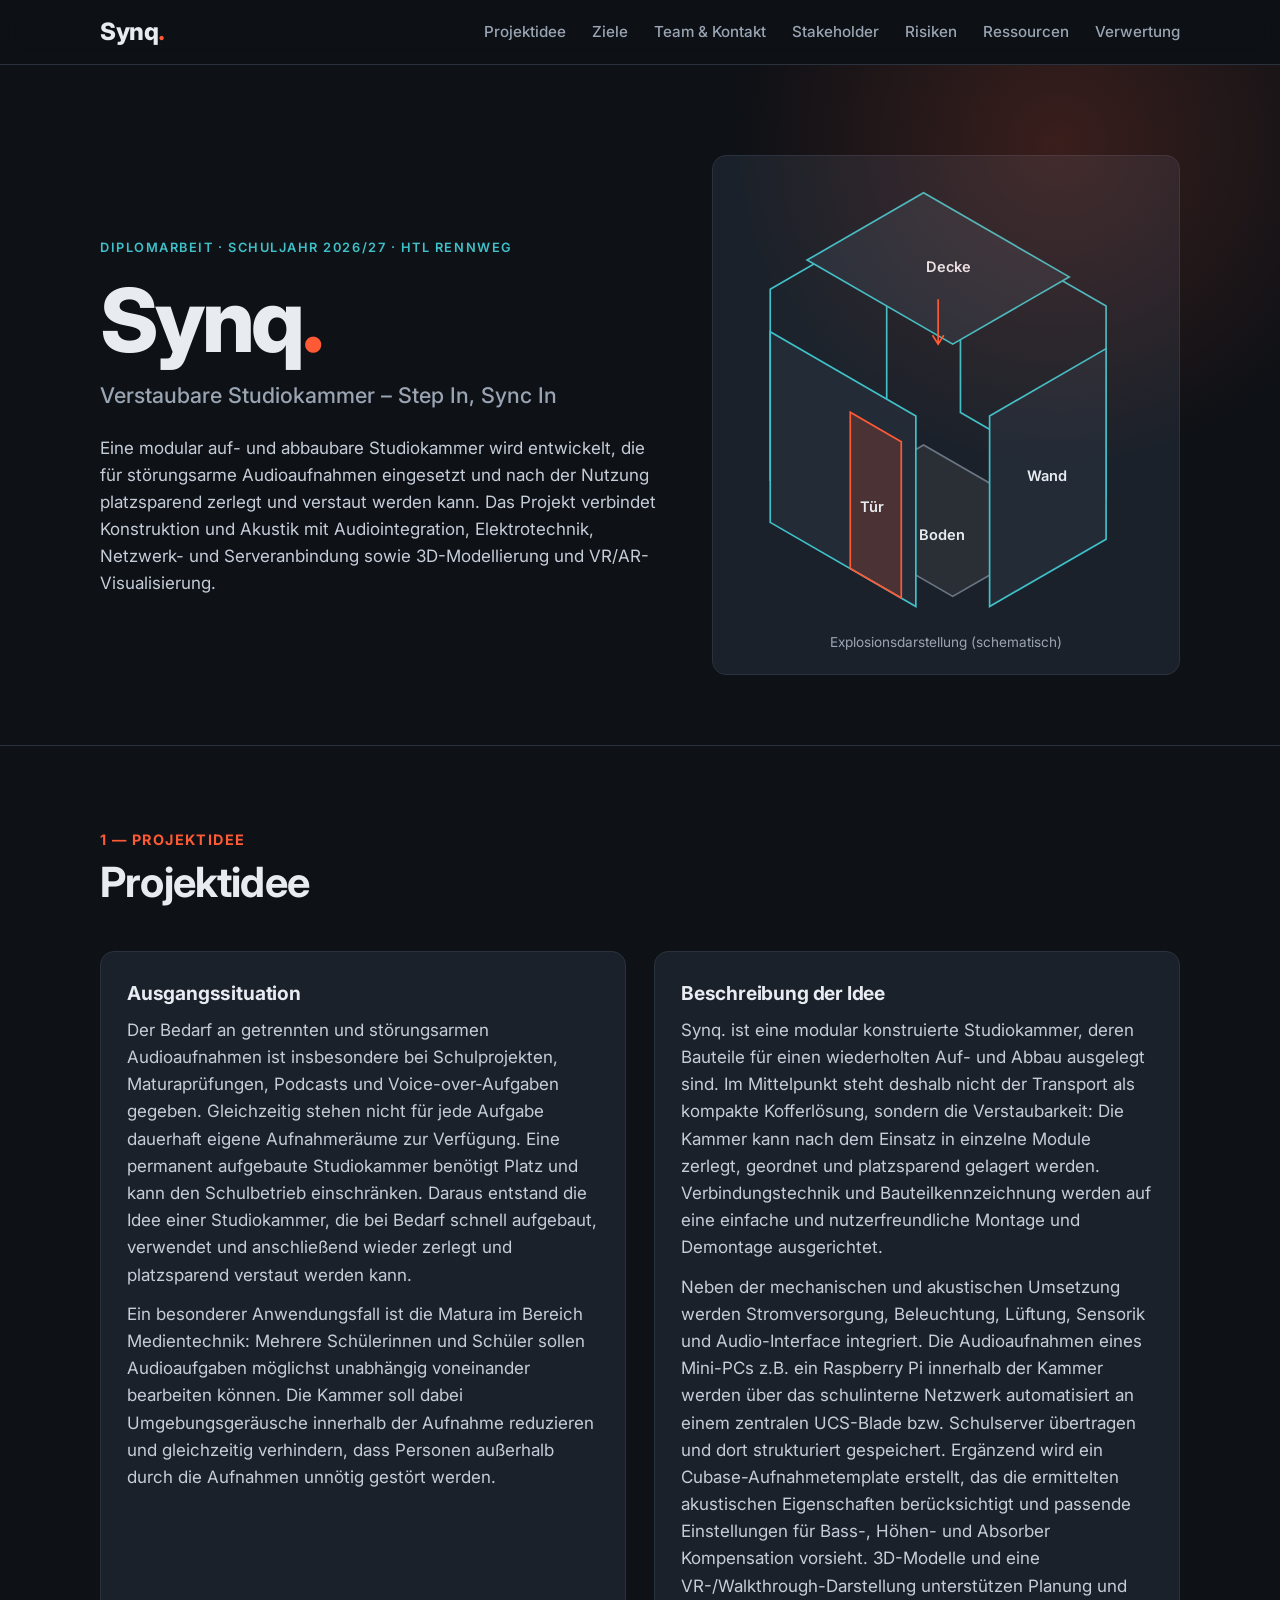
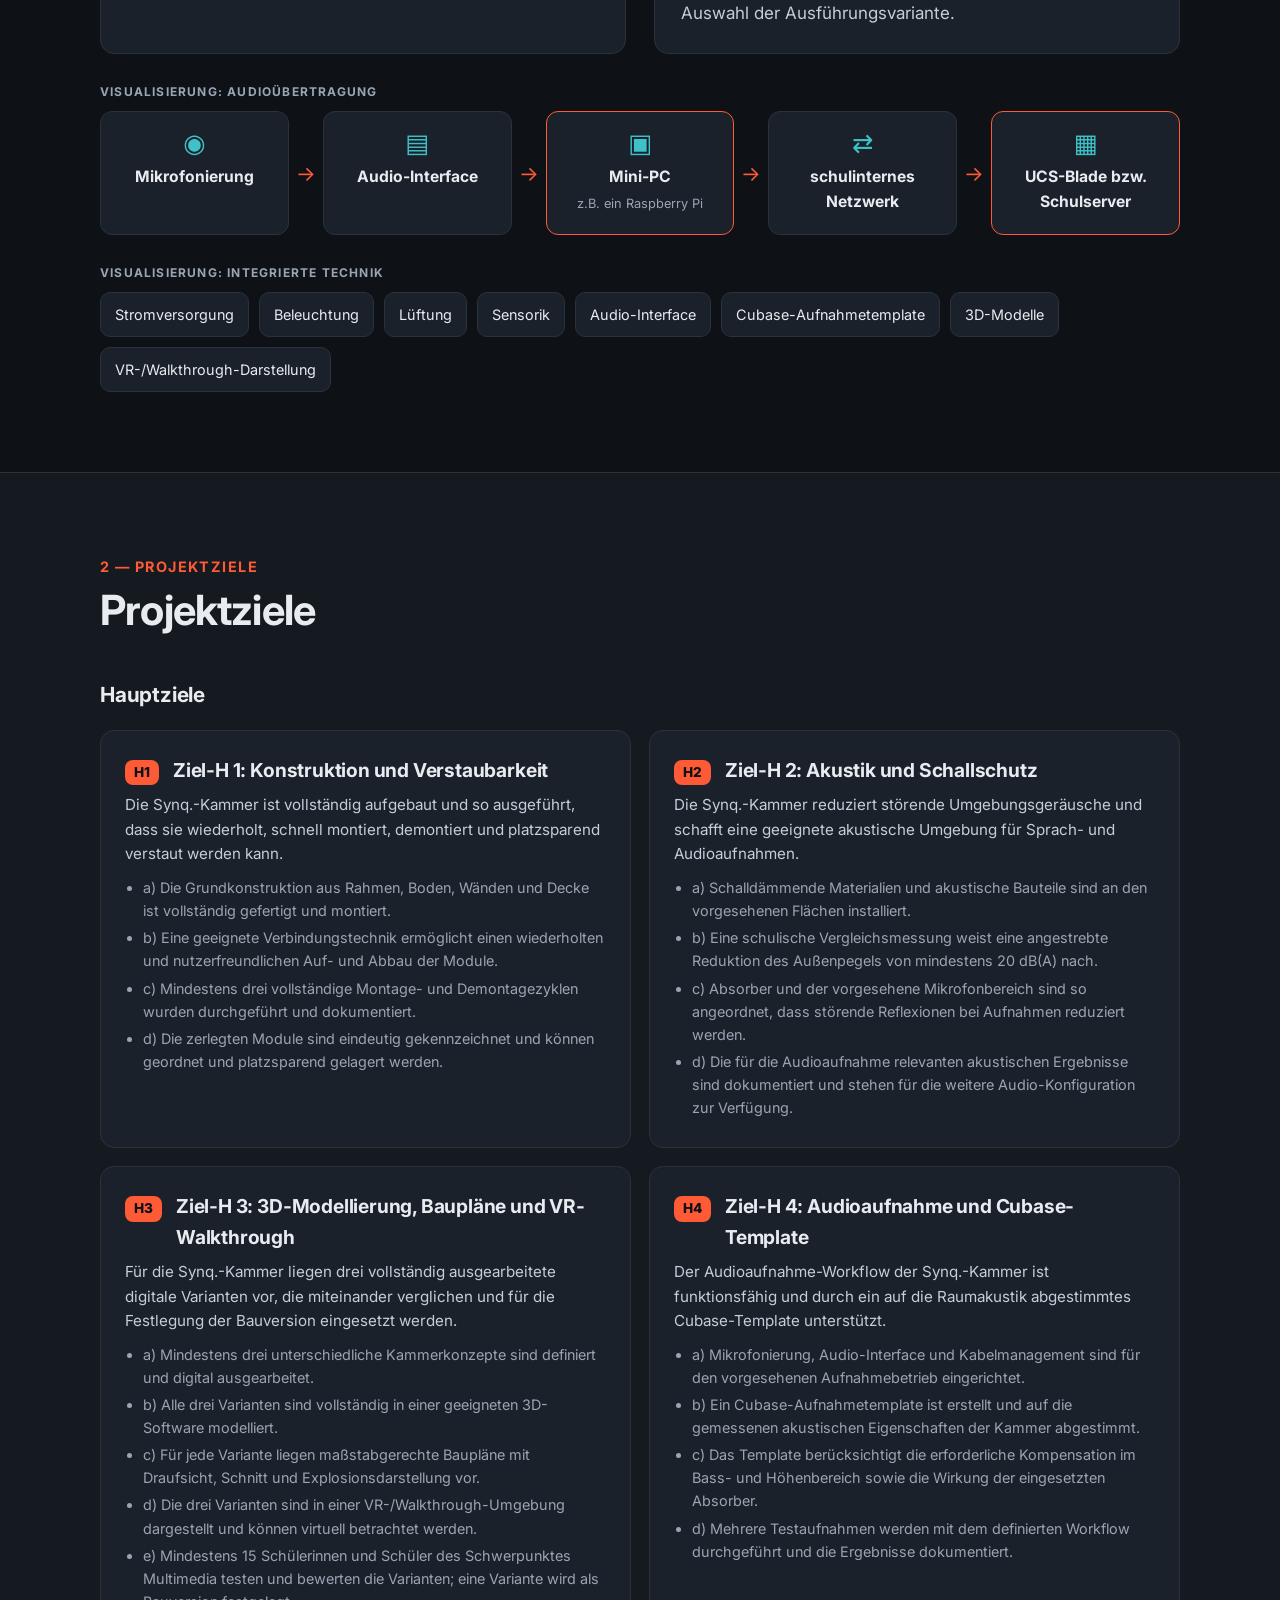
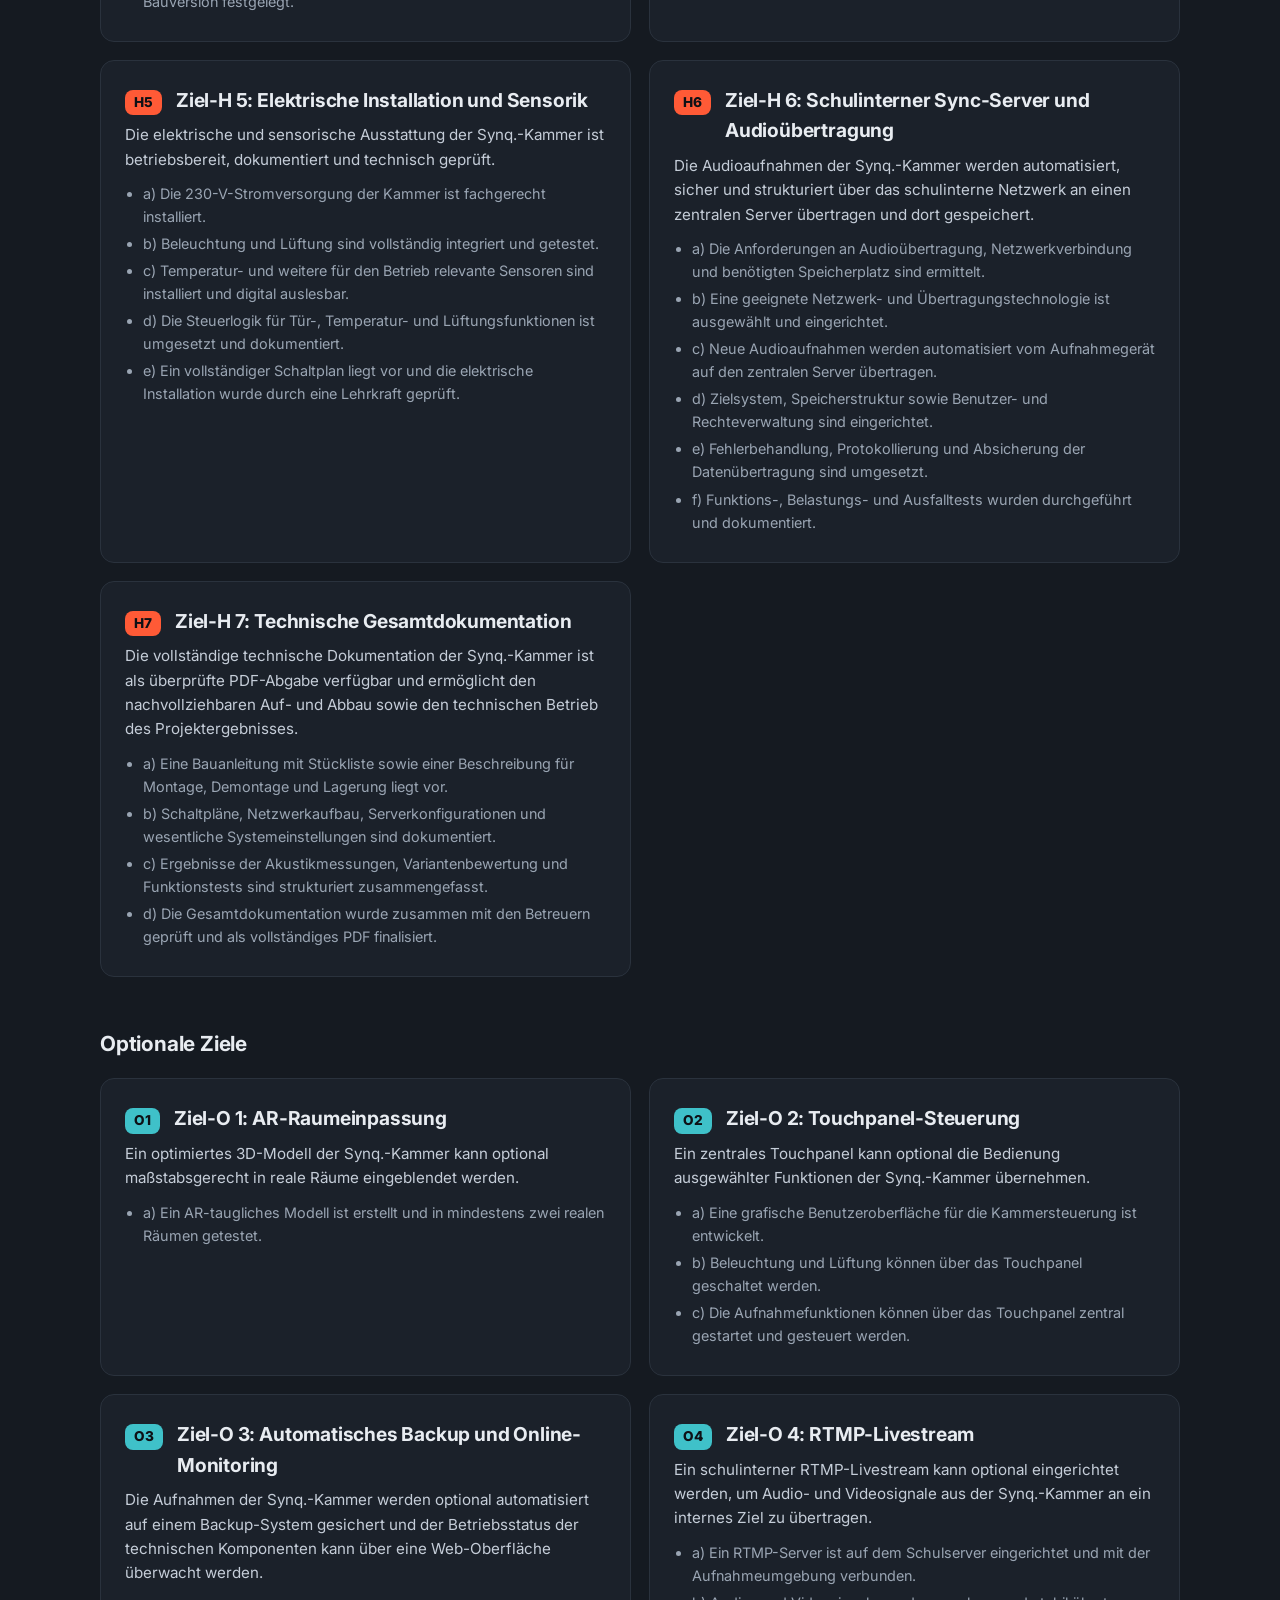
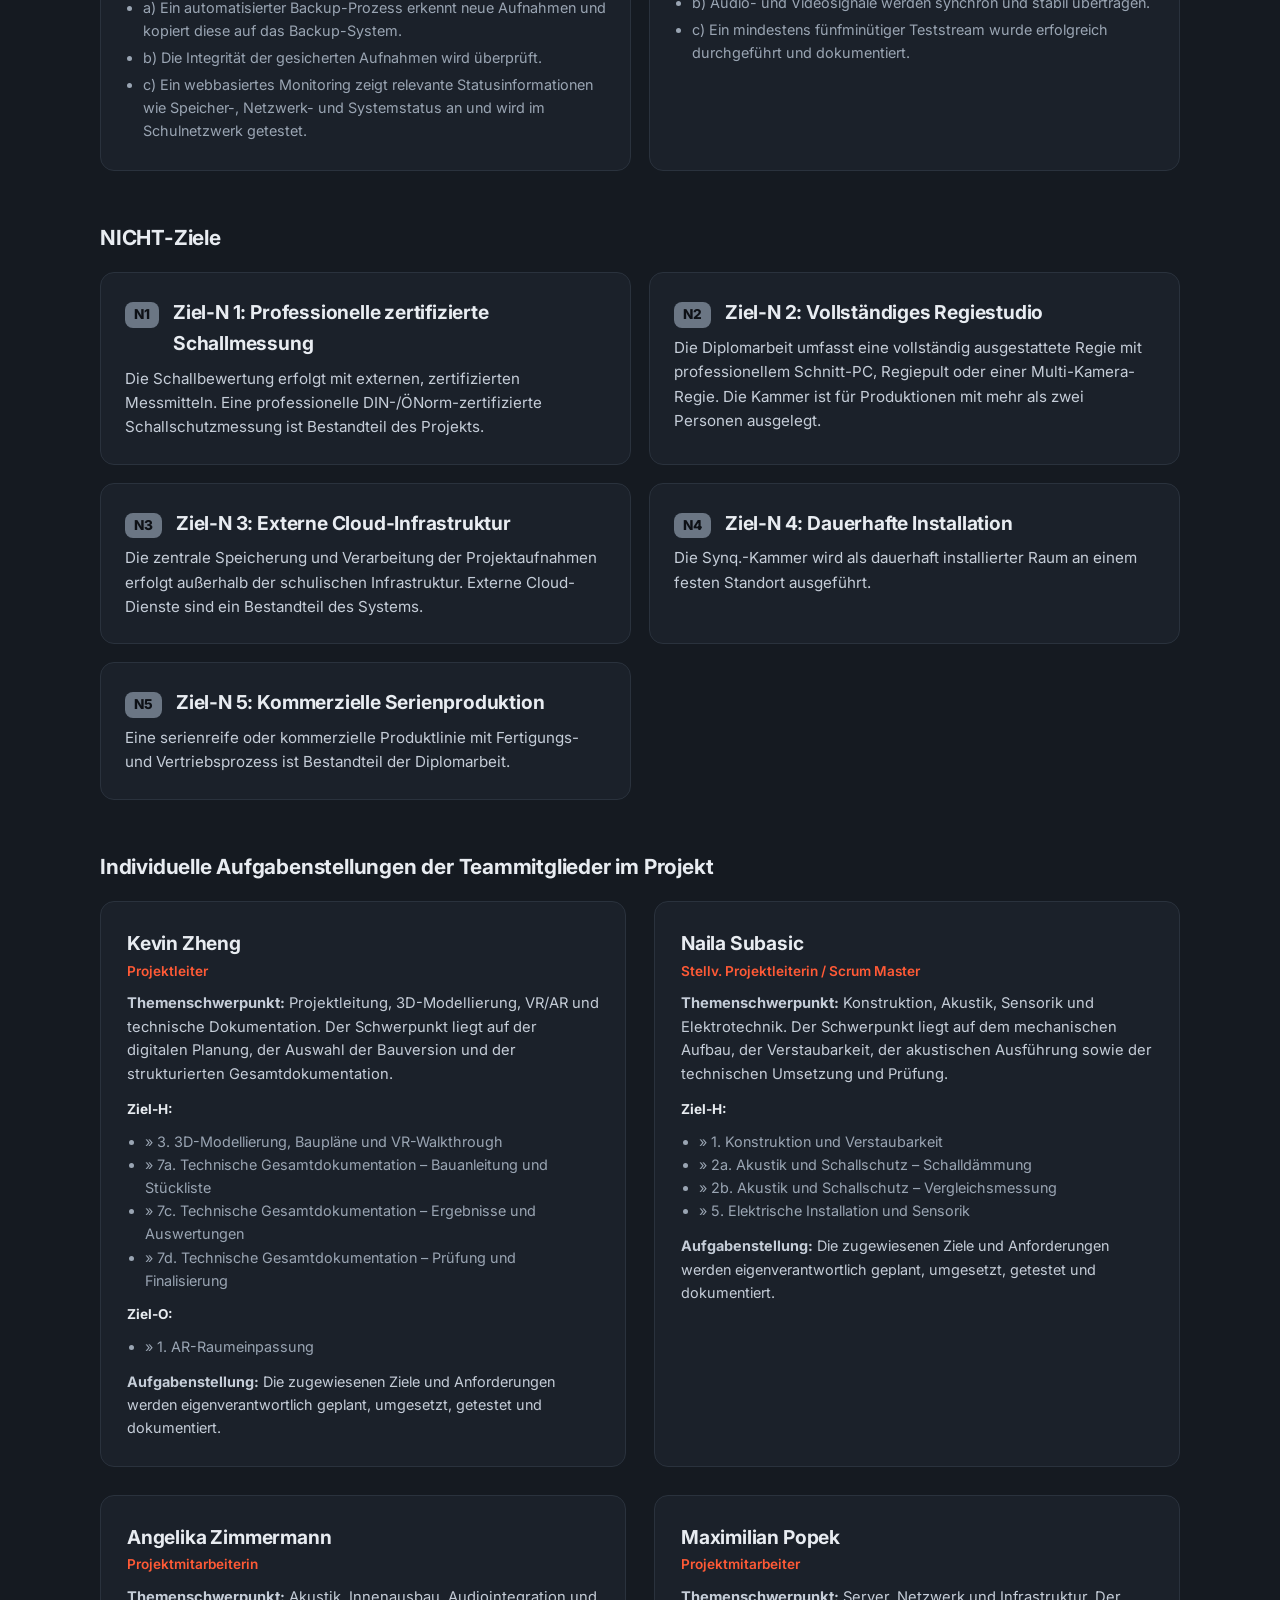
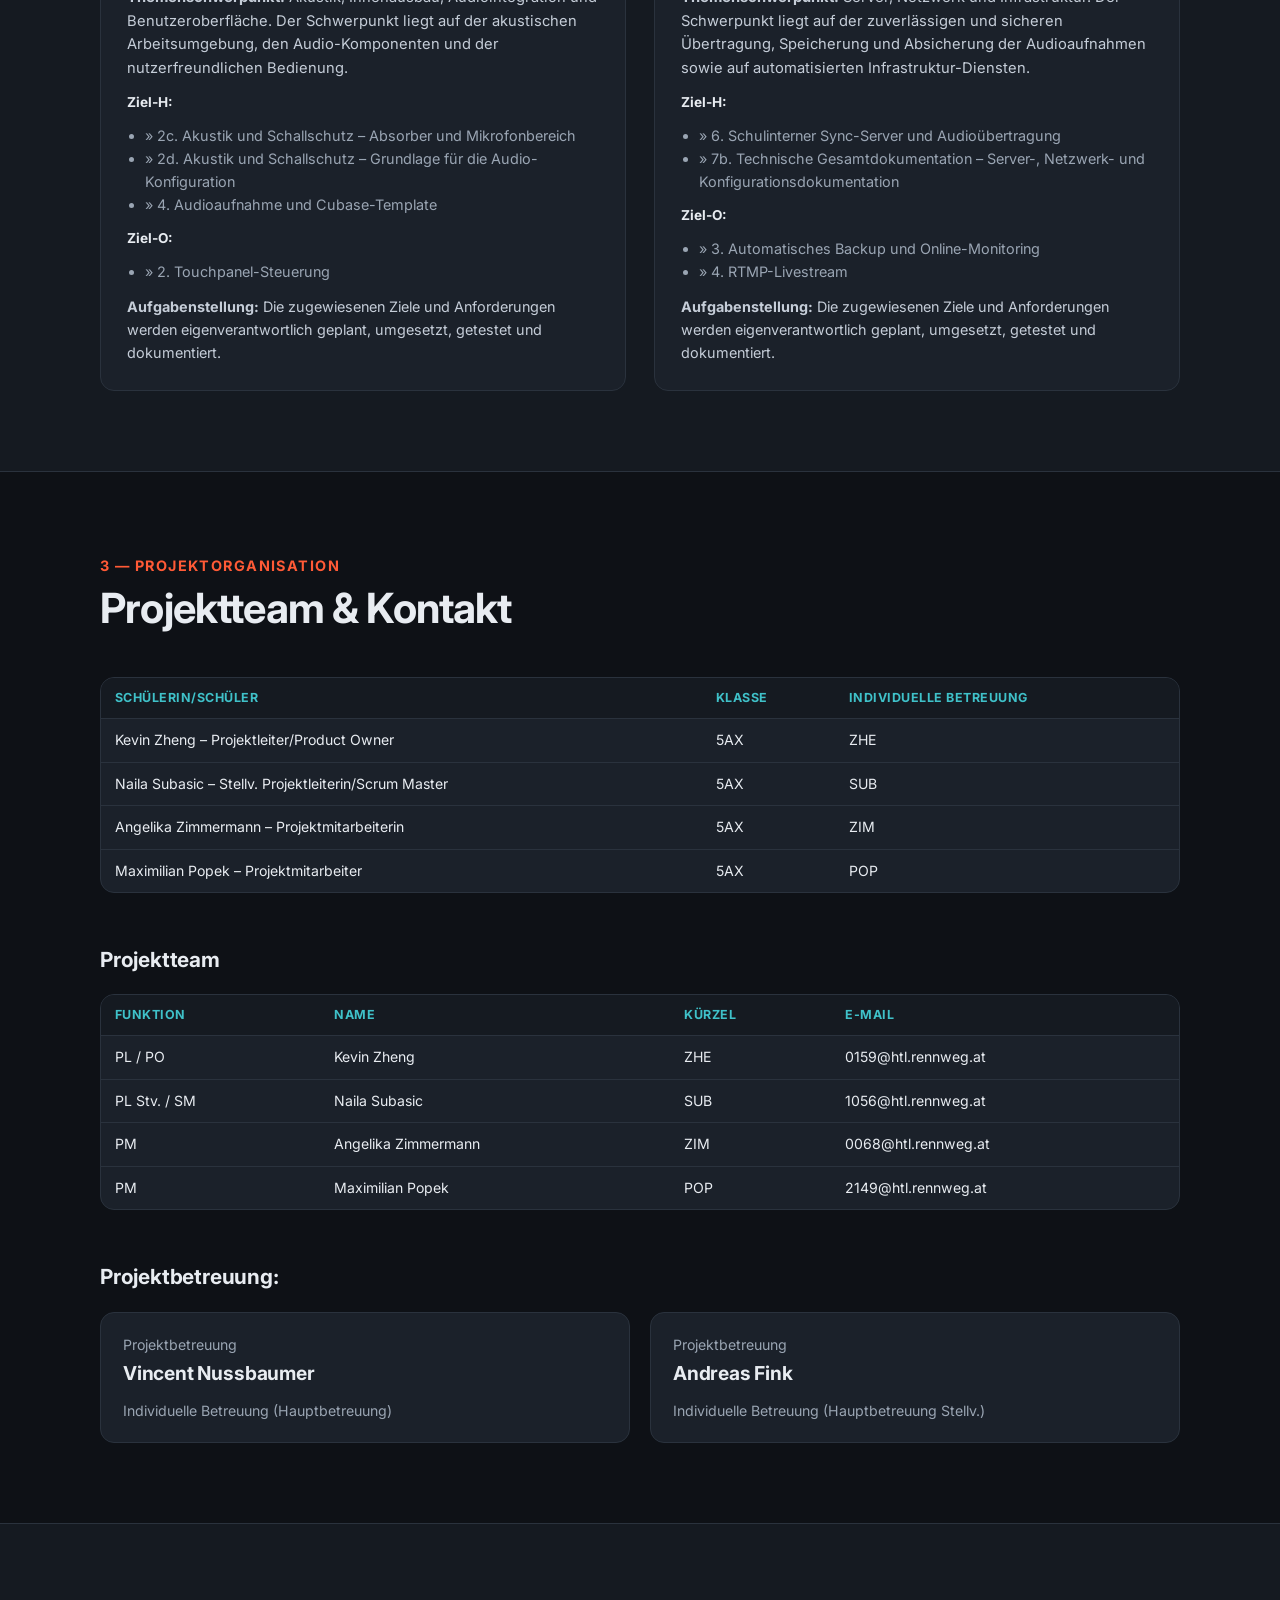
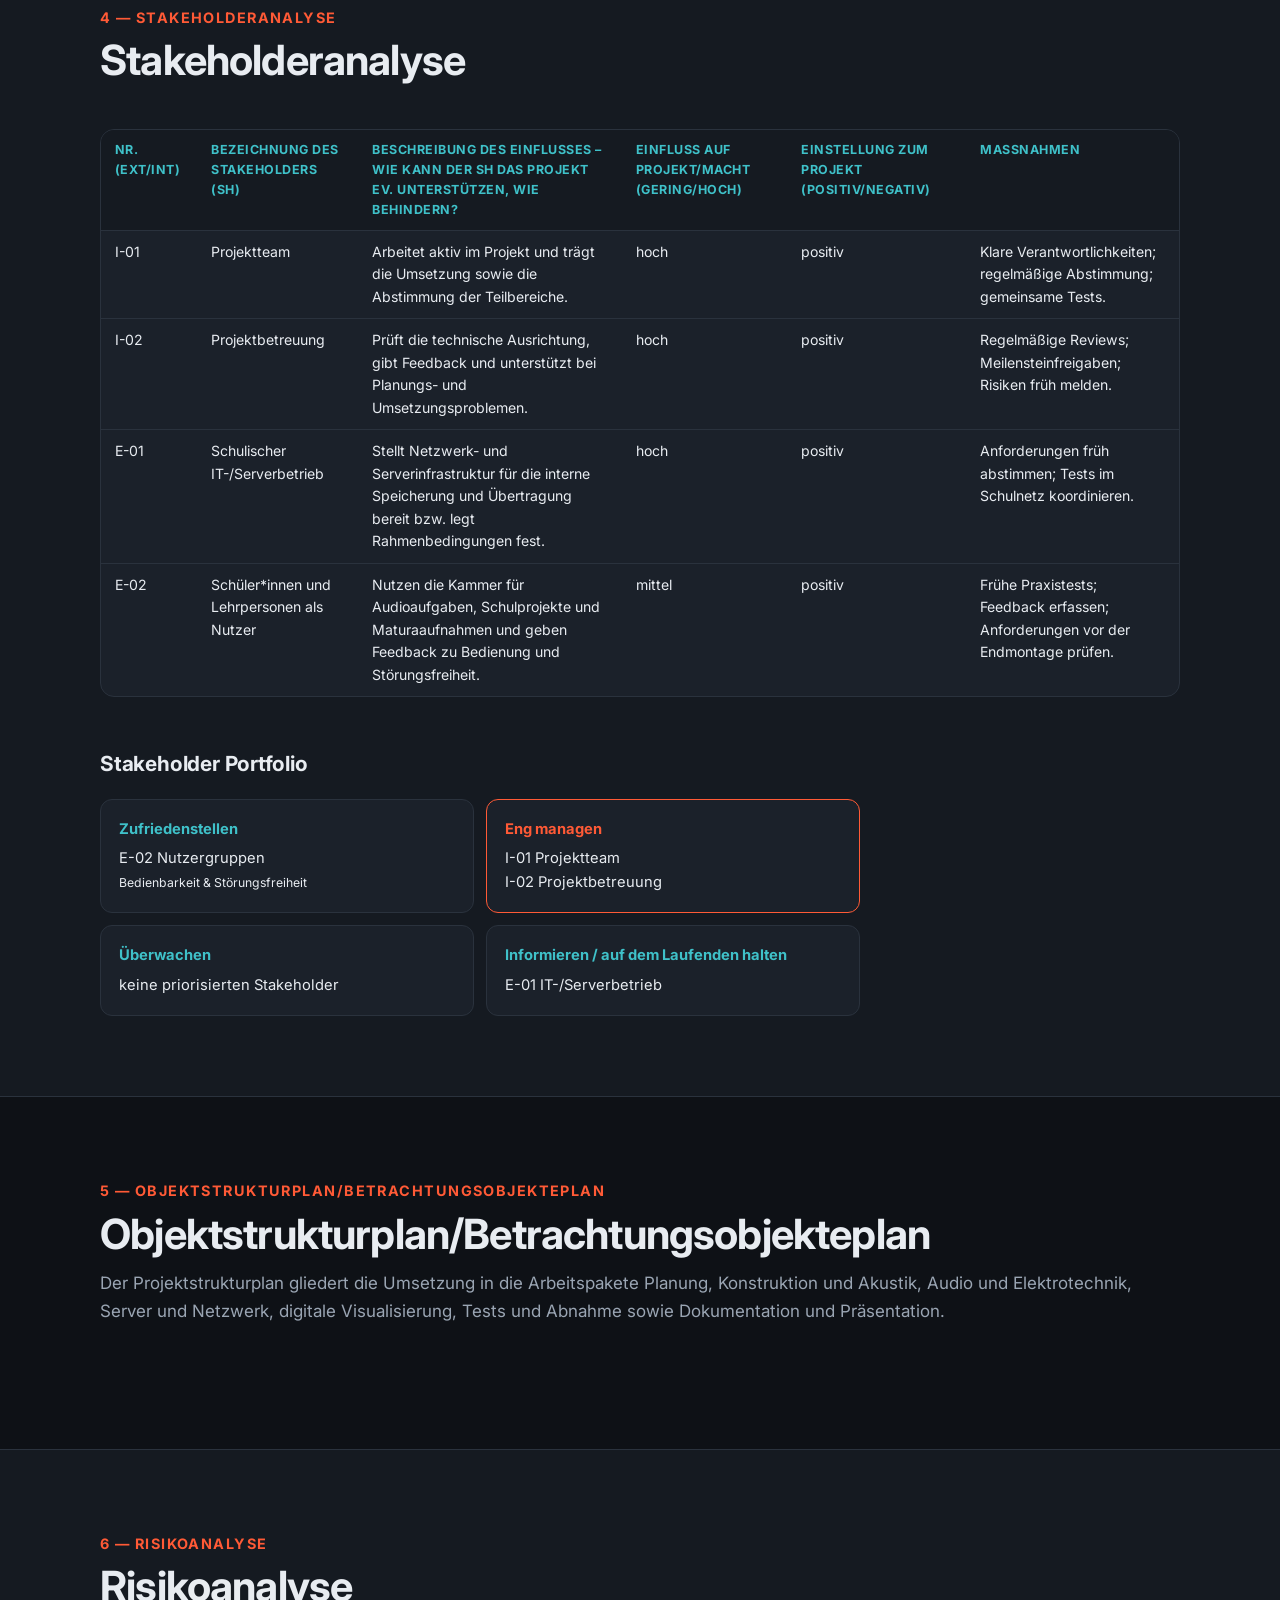
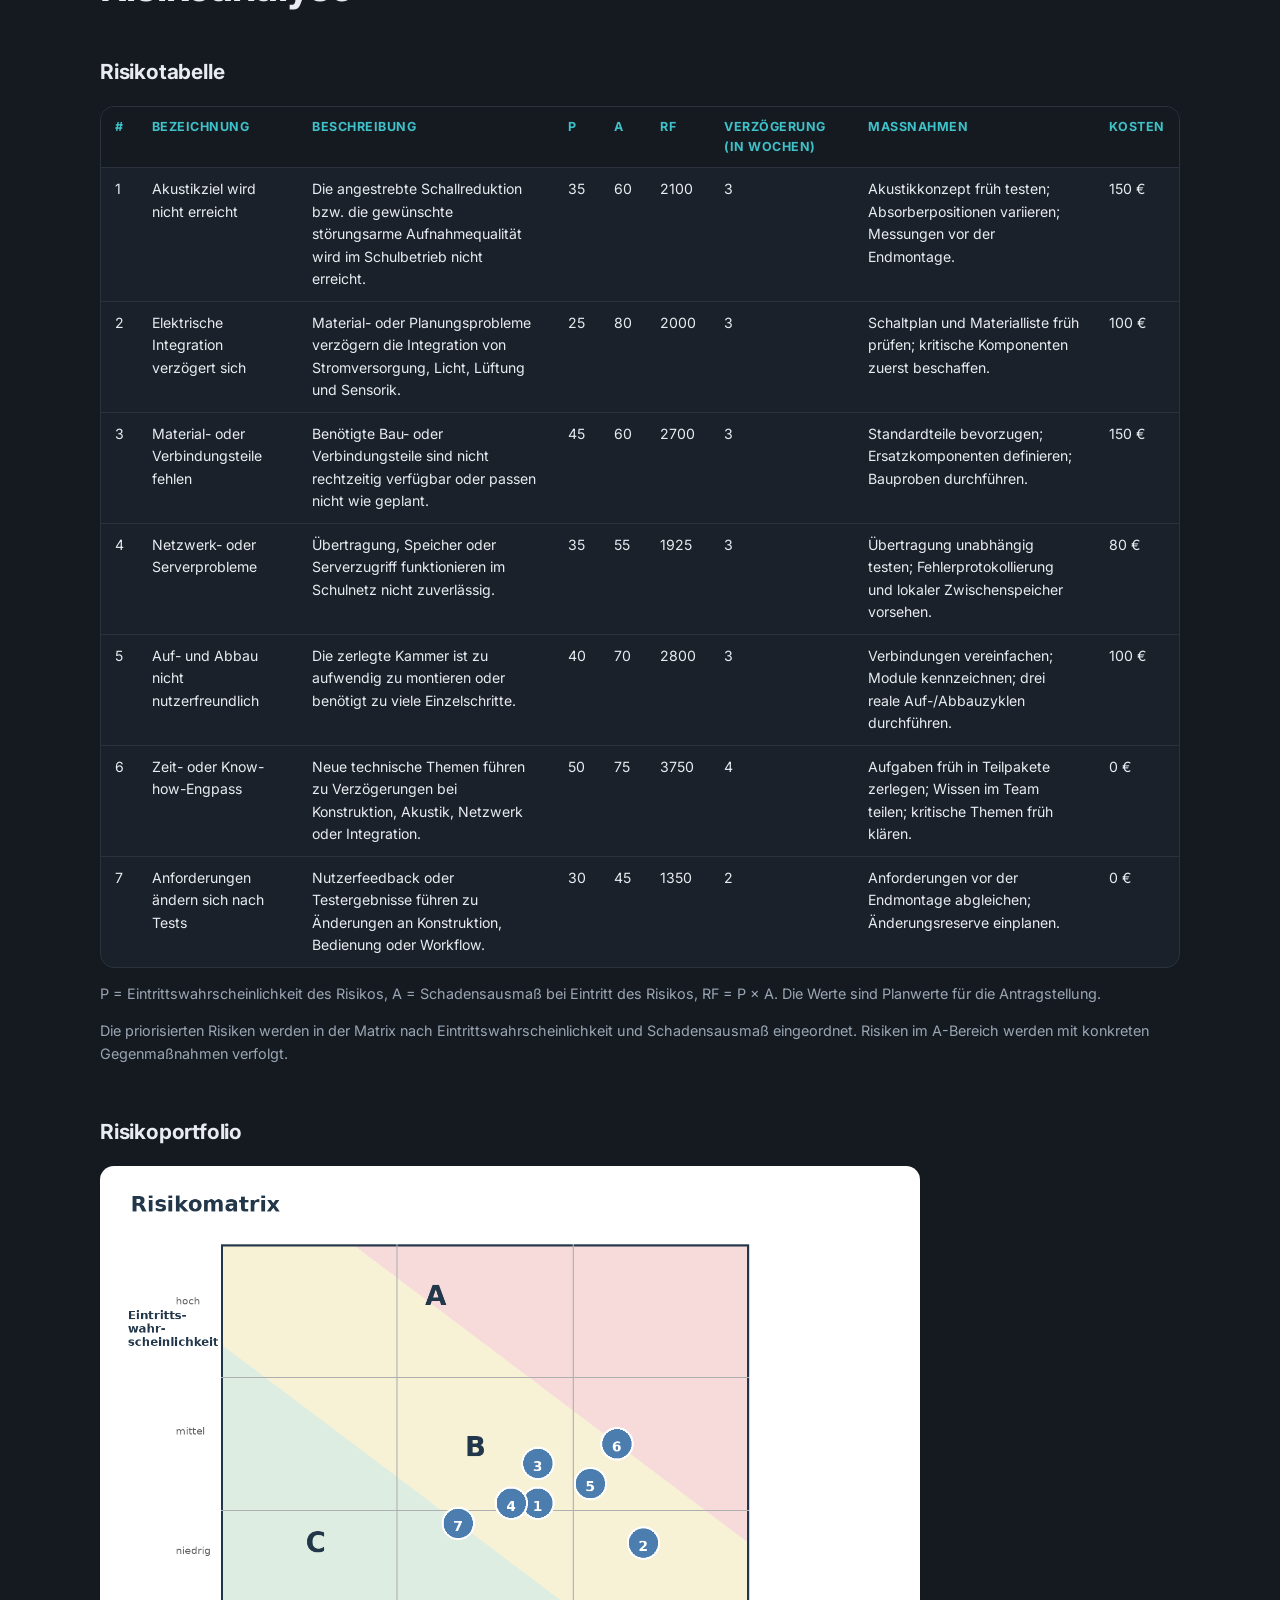
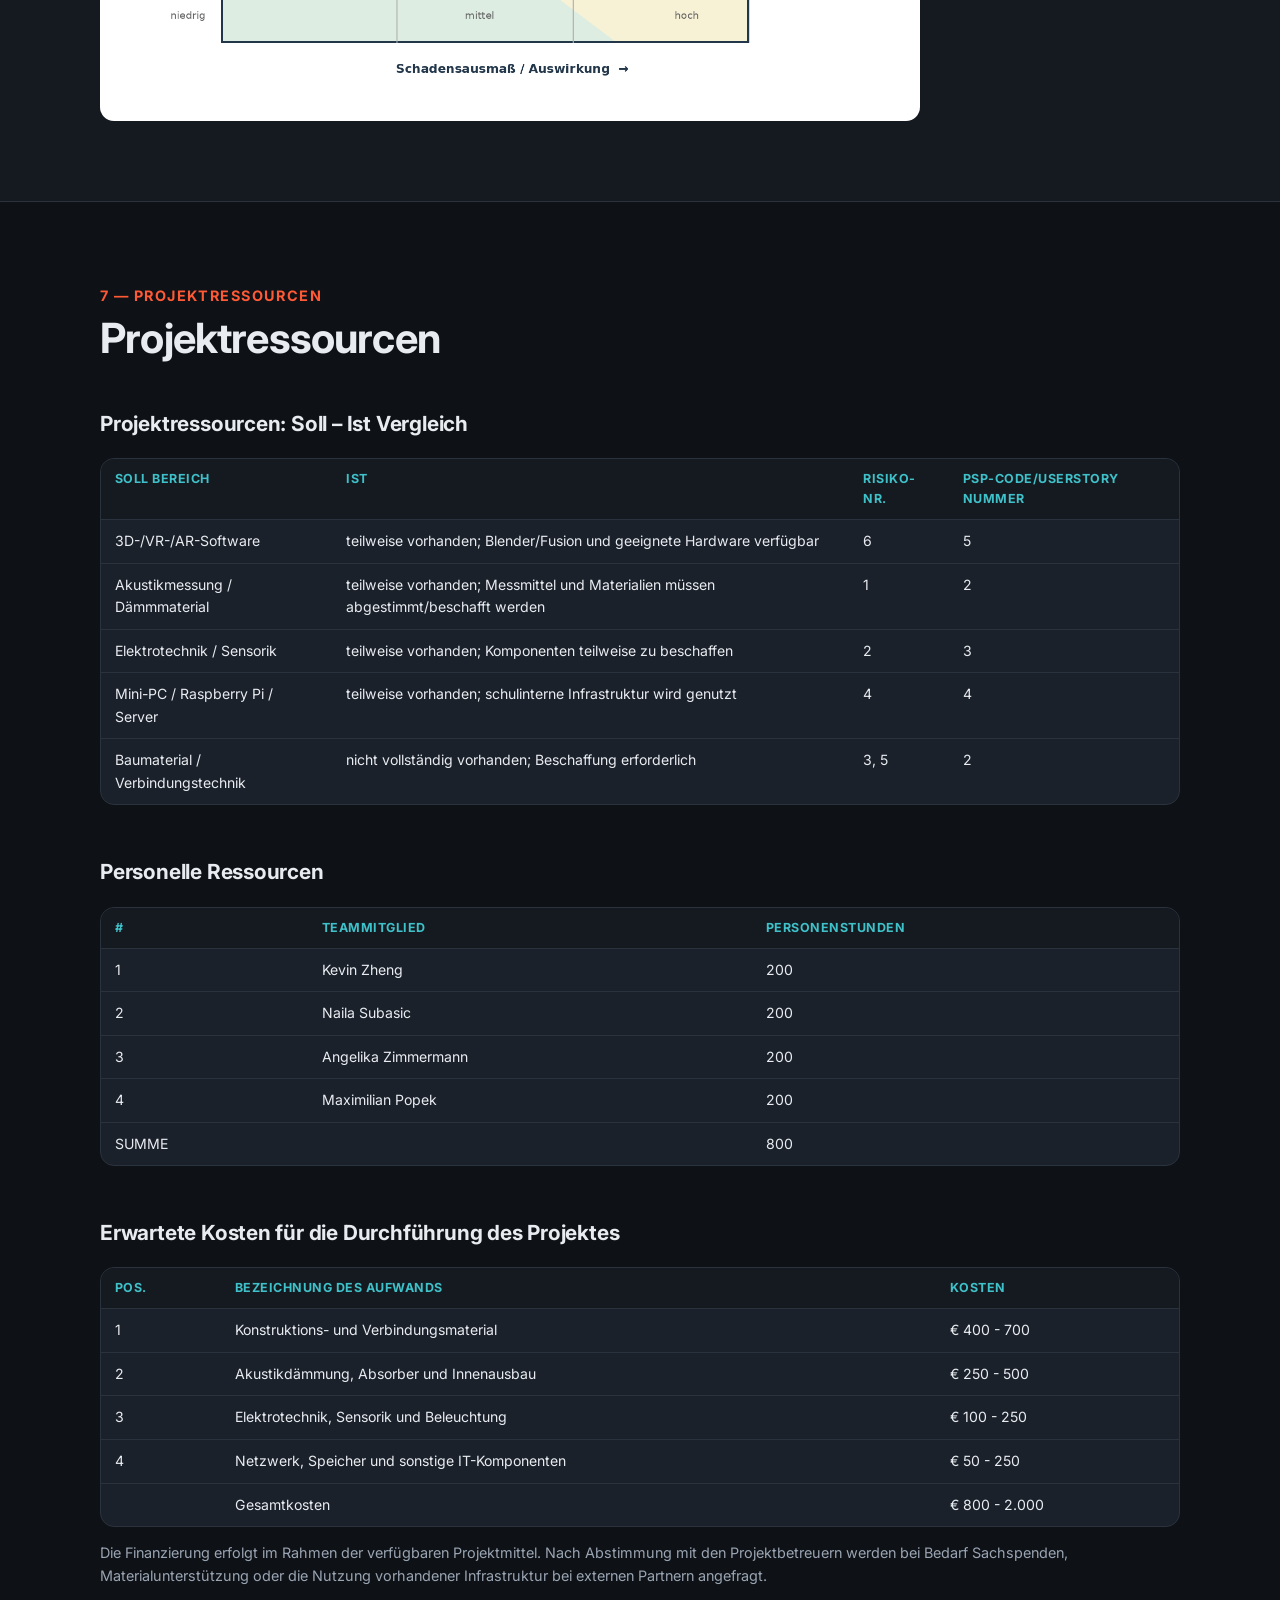
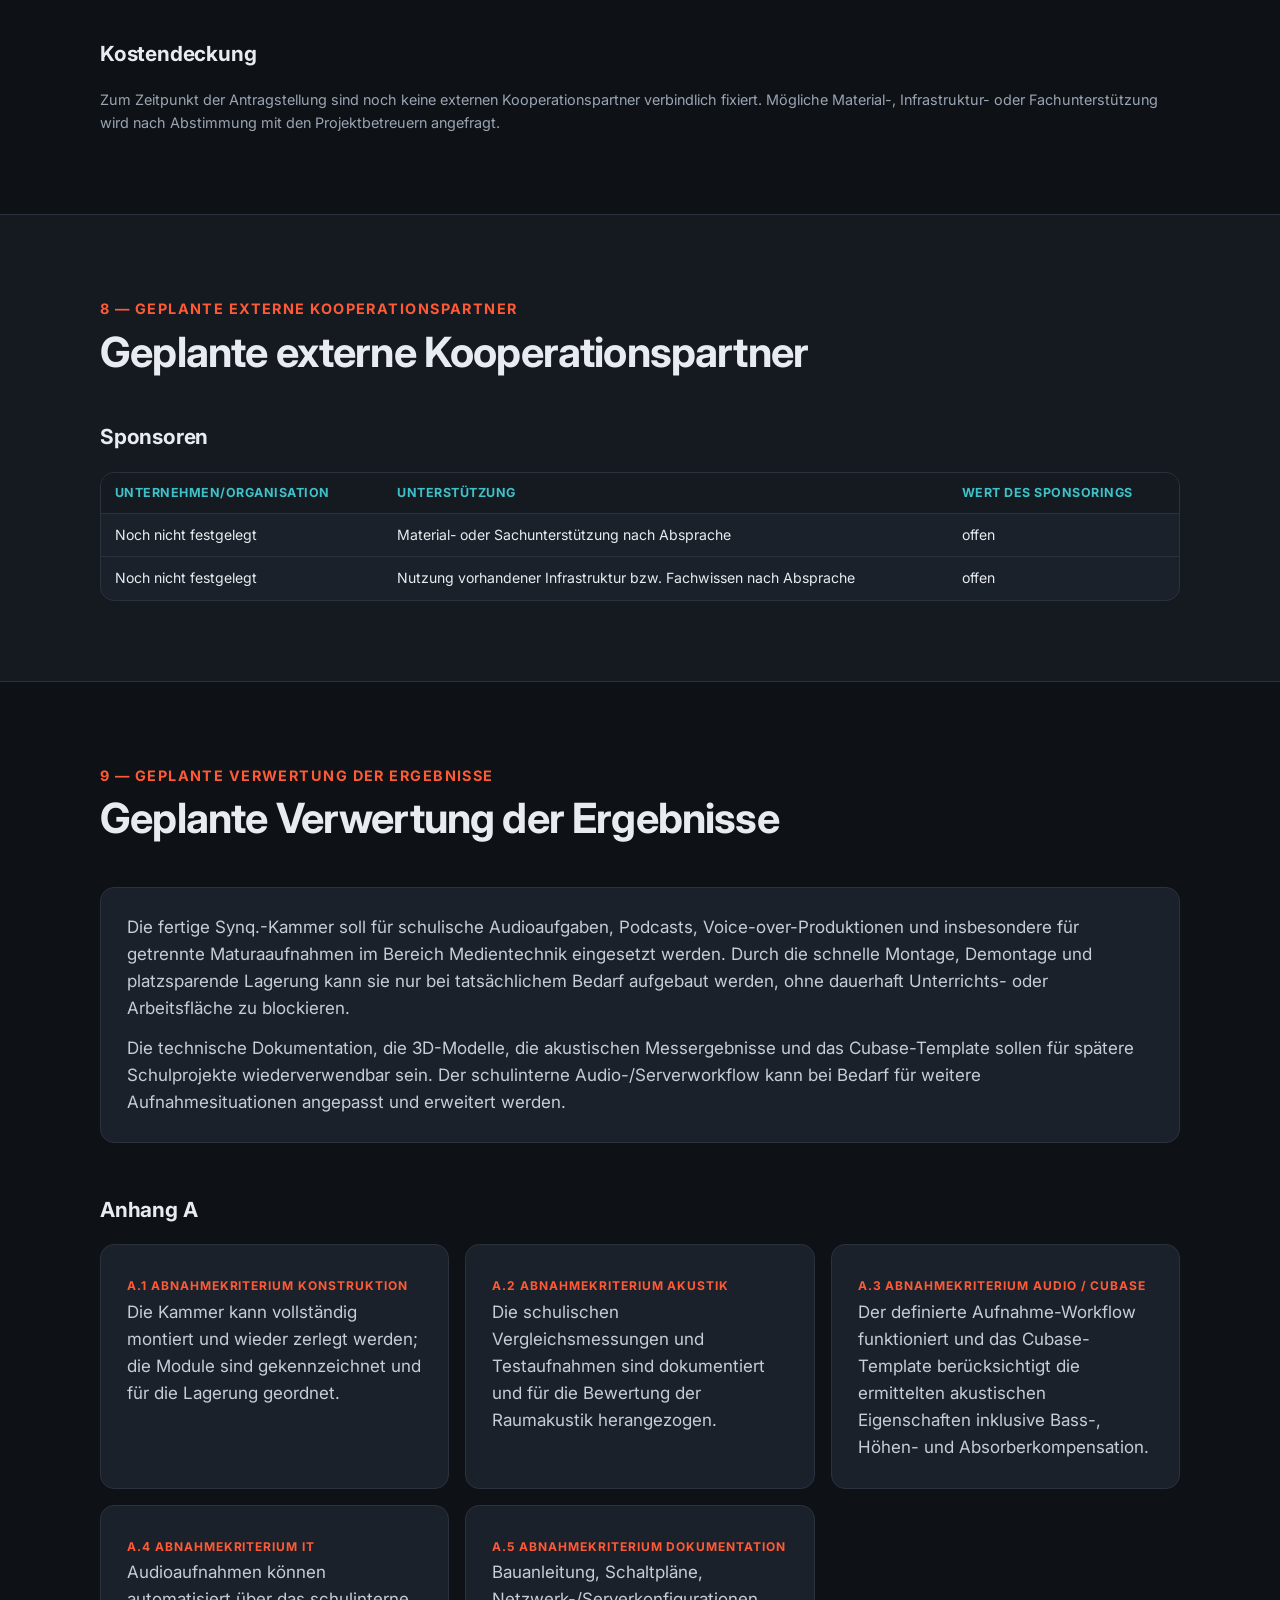
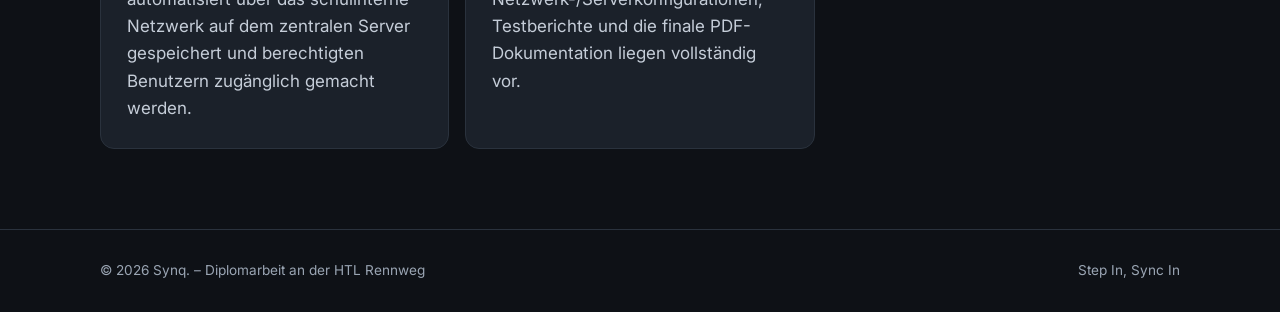
==== commit 0c94d066: "changes changes" ====
--- a/index.html
+++ b/index.html
@@ -3,361 +3,124 @@
 <head>
   <meta charset="UTF-8">
   <meta name="viewport" content="width=device-width, initial-scale=1.0">
-  <title>Synq. – Verstaubare Studiokammer | Diplomarbeit HTL Rennweg</title>
-  <meta name="description" content="Synq. ist eine modular auf- und abbaubare Studiokammer für störungsarme Audioaufnahmen – Diplomarbeit 2026/27 an der HTL Rennweg.">
+  <title>Synq. – Verstaubare Studiokammer – Step In, Sync In</title>
+  <meta name="description" content="Eine modular auf- und abbaubare Studiokammer wird entwickelt, die für störungsarme Audioaufnahmen eingesetzt und nach der Nutzung platzsparend zerlegt und verstaut werden kann. Das Projekt verbindet Konstruktion und Akustik mit Audiointegration, Elektrotechnik, Netzwerk- und Serveranbindung sowie 3D-Modellierung und VR/AR-Visualisierung.">
   <link rel="preconnect" href="https://fonts.googleapis.com">
   <link rel="preconnect" href="https://fonts.gstatic.com" crossorigin>
   <link href="https://fonts.googleapis.com/css2?family=Inter:wght@400;500;600;700;800&display=swap" rel="stylesheet">
   <link rel="stylesheet" href="style.css">
 </head>
 <body>
+<header class="nav"><div class="wrap">
+  <a href="#top" class="logo">Synq<span>.</span></a>
+  <nav><ul><li><a href="#idee">Projektidee</a></li><li><a href="#ziele">Ziele</a></li><li><a href="#team">Team &amp; Kontakt</a></li><li><a href="#stakeholder">Stakeholder</a></li><li><a href="#risiken">Risiken</a></li><li><a href="#ressourcen">Ressourcen</a></li><li><a href="#verwertung">Verwertung</a></li></ul></nav>
+</div></header>
+<main id="top">
+<div class="hero"><div class="wrap">
+  <div>
+    <span class="eyebrow">Diplomarbeit · Schuljahr 2026/27 · HTL Rennweg</span>
+    <h1>Synq<span>.</span></h1>
+    <p class="tagline">Verstaubare Studiokammer – Step In, Sync In</p>
+    <p class="lead">Eine modular auf- und abbaubare Studiokammer wird entwickelt, die für störungsarme Audioaufnahmen eingesetzt und nach der Nutzung platzsparend zerlegt und verstaut werden kann. Das Projekt verbindet Konstruktion und Akustik mit Audiointegration, Elektrotechnik, Netzwerk- und Serveranbindung sowie 3D-Modellierung und VR/AR-Visualisierung.</p>
+  </div>
+  <figure class="visual">
+    <svg viewBox="90 20 380 400" role="img" aria-label="Explosionsdarstellung der modularen Synq.-Kammer mit Rahmen, Boden, Wänden und Decke">
+      <polygon class="m-wall b" points="292.9,231.0 422.8,306.0 422.8,136.0 292.9,61.0"/>
+      <polygon class="m-wall l" points="227.1,231.0 123.2,291.0 123.2,121.0 227.1,61.0"/>
+      <polygon class="m-floor" points="260.0,260.0 389.9,335.0 286.0,395.0 156.1,320.0"/>
+      <polygon class="m-wall r" points="422.8,344.0 318.9,404.0 318.9,234.0 422.8,174.0"/>
+      <polygon class="m-wall f" points="123.2,329.0 253.1,404.0 253.1,234.0 123.2,159.0"/>
+      <polygon class="m-door" points="194.6,370.2 240.1,396.5 240.1,257.1 194.6,230.8"/>
+      <polygon class="m-roof" points="260.0,35.0 389.9,110.0 286.0,170.0 156.1,95.0"/>
+      <path class="m-arrow" d="M273 130 v40 m-5 -8 l5 8 l5 -8"/>
+      <text class="m-label" x="262" y="106">Decke</text>
+      <text class="m-label" x="352" y="292">Wand</text>
+      <text class="m-label" x="203" y="320">Tür</text>
+      <text class="m-label" x="256" y="345">Boden</text>
+    </svg>
+    <figcaption>Explosionsdarstellung (schematisch)</figcaption>
+  </figure>
+</div></div>
 
-<header class="nav">
-  <div class="wrap">
-    <a href="#top" class="logo">Synq<span>.</span></a>
-    <nav>
-      <ul>
-        <li><a href="#idee">Projektidee</a></li>
-        <li><a href="#system">System</a></li>
-        <li><a href="#ziele">Ziele</a></li>
-        <li><a href="#team">Team</a></li>
-        <li><a href="#kontakt">Kontakt</a></li>
-      </ul>
-    </nav>
-  </div>
-</header>
-
-<main id="top">
-
-  <!-- ================= HERO ================= -->
-  <div class="hero">
-    <div class="wrap">
-      <div>
-        <span class="eyebrow">Diplomarbeit 2026/27 · HTL Rennweg · IT / ME</span>
-        <h1>Synq<span>.</span></h1>
-        <p class="tagline">Verstaubare Studiokammer – <b>Step In, Sync In</b></p>
-        <p class="lead">
-          Eine modular auf- und abbaubare Studiokammer für störungsarme Audioaufnahmen,
-          die nach der Nutzung platzsparend zerlegt und verstaut werden kann.
-          Das Projekt verbindet Konstruktion und Akustik mit Audiointegration,
-          Elektrotechnik, Netzwerk- und Serveranbindung sowie 3D-Modellierung und VR/AR-Visualisierung.
-        </p>
-        <div class="badges">
-          <span class="badge">Konstruktion</span>
-          <span class="badge">Akustik</span>
-          <span class="badge">Audio &amp; Cubase</span>
-          <span class="badge">Elektrotechnik</span>
-          <span class="badge">Server &amp; Netzwerk</span>
-          <span class="badge">3D / VR / AR</span>
-        </div>
-      </div>
-
-      <figure class="visual">
-        <svg viewBox="90 20 380 400" role="img" aria-label="Explosionsdarstellung der modularen Synq.-Kammer: Boden, vier Wandmodule mit Tür und Decke">
-          <polygon class="m-wall b" points="292.9,231.0 422.8,306.0 422.8,136.0 292.9,61.0"/>
-          <polygon class="m-wall l" points="227.1,231.0 123.2,291.0 123.2,121.0 227.1,61.0"/>
-          <polygon class="m-floor" points="260.0,260.0 389.9,335.0 286.0,395.0 156.1,320.0"/>
-          <polygon class="m-wall r" points="422.8,344.0 318.9,404.0 318.9,234.0 422.8,174.0"/>
-          <polygon class="m-wall f" points="123.2,329.0 253.1,404.0 253.1,234.0 123.2,159.0"/>
-          <polygon class="m-door" points="194.6,370.2 240.1,396.5 240.1,257.1 194.6,230.8"/>
-          <polygon class="m-roof" points="260.0,35.0 389.9,110.0 286.0,170.0 156.1,95.0"/>
-          <!-- Montage-Pfeile -->
-          <path class="m-arrow" d="M273 130 v40 m-5 -8 l5 8 l5 -8"/>
-          <!-- Labels -->
-          <text class="m-label" x="262" y="106">Decke</text>
-          <text class="m-label" x="352" y="292">Wand</text>
-          <text class="m-label" x="203" y="320">Tür</text>
-          <text class="m-label" x="256" y="345">Boden</text>
-        </svg>
-        <figcaption>Explosionsdarstellung: Die Kammer besteht aus gekennzeichneten Modulen, die sich schnell montieren und verstauen lassen.</figcaption>
-      </figure>
-    </div>
-
-    <div class="wrap stats-wrap">
-      <div class="stats">
-        <div class="stat"><b>≥ 20 dB(A)</b><span>angestrebte Reduktion des Außenpegels</span></div>
-        <div class="stat"><b>3</b><span>digitale Varianten in 3D &amp; VR</span></div>
-        <div class="stat"><b>≥ 15</b><span>Testpersonen bewerten die Varianten</span></div>
-        <div class="stat"><b>≥ 3</b><span>dokumentierte Auf- &amp; Abbauzyklen</span></div>
-      </div>
-    </div>
-  </div>
-
-  <!-- ================= PROJEKTIDEE ================= -->
-  <section id="idee">
-    <div class="wrap">
-      <div class="section-head">
-        <span class="num">01 — PROJEKTIDEE</span>
-        <h2>Ein Aufnahmestudio, das nur da ist, wenn man es braucht.</h2>
-      </div>
-      <div class="grid-2">
-        <div class="card">
-          <span class="tag">Ausgangssituation</span>
-          <h3>Der Bedarf</h3>
-          <p>
-            Getrennte und störungsarme Audioaufnahmen werden bei Schulprojekten, Maturaprüfungen,
-            Podcasts und Voice-over-Aufgaben gebraucht. Gleichzeitig stehen nicht für jede Aufgabe
-            dauerhaft eigene Aufnahmeräume zur Verfügung – und eine permanent aufgebaute Kammer
-            benötigt Platz und schränkt den Schulbetrieb ein.
-          </p>
-          <p style="margin-top:12px">
-            Besonderer Anwendungsfall ist die <b>Matura im Bereich Medientechnik</b>: Mehrere
-            Schülerinnen und Schüler sollen Audioaufgaben möglichst unabhängig voneinander bearbeiten
-            können – ohne Störgeräusche in der Aufnahme und ohne Personen außerhalb zu stören.
-          </p>
-        </div>
-        <div class="card">
-          <span class="tag">Die Idee</span>
-          <h3>Modular, akustisch optimiert, vernetzt</h3>
-          <p>
-            Synq. ist eine modular konstruierte Studiokammer, deren Bauteile für einen wiederholten
-            Auf- und Abbau ausgelegt sind. Im Mittelpunkt steht die <b>Verstaubarkeit</b>: Nach dem
-            Einsatz wird die Kammer in einzelne, eindeutig gekennzeichnete Module zerlegt und
-            platzsparend gelagert.
-          </p>
-          <p style="margin-top:12px">
-            Stromversorgung, Beleuchtung, Lüftung, Sensorik und Audio-Interface sind integriert.
-            Aufnahmen werden automatisch über das Schulnetzwerk auf einen zentralen Server übertragen,
-            ein Cubase-Template ist auf die gemessene Raumakustik abgestimmt, und 3D-Modelle mit
-            VR-Walkthrough unterstützen die Auswahl der Bauvariante.
-          </p>
-        </div>
-      </div>
-    </div>
-  </section>
-
-  <!-- ================= SYSTEM ================= -->
-  <section id="system" class="alt">
-    <div class="wrap">
-      <div class="section-head">
-        <span class="num">02 — SO FUNKTIONIERT'S</span>
-        <h2>Vom Mikrofon bis zum Schulserver</h2>
-        <p>Jede Aufnahme in der Kammer wird automatisch, sicher und strukturiert im schulinternen Netzwerk gespeichert – ohne externe Cloud.</p>
-      </div>
-
-      <div class="zone">Audio-Workflow</div>
-      <div class="flow">
-        <div class="node"><div class="ico">◉</div><b>Mikrofon</b><small>akustisch optimierter Mikrofonbereich</small></div>
-        <div class="arrow">→</div>
-        <div class="node"><div class="ico">▤</div><b>Audio-Interface</b><small>Cubase-Template mit Bass-, Höhen- &amp; Absorber-Kompensation</small></div>
-        <div class="arrow">→</div>
-        <div class="node hl"><div class="ico">▣</div><b>Mini-PC</b><small>z. B. Raspberry Pi in der Kammer</small></div>
-        <div class="arrow">→</div>
-        <div class="node"><div class="ico">⇄</div><b>Schulnetzwerk</b><small>automatisierte, abgesicherte Übertragung</small></div>
-        <div class="arrow">→</div>
-        <div class="node hl"><div class="ico">▦</div><b>Sync-Server</b><small>UCS-Blade / Schulserver mit Rechteverwaltung</small></div>
-      </div>
-
-      <div class="zone">In der Kammer integriert</div>
-      <div class="chips">
-        <div class="chip"><b>⚡</b>230-V-Stromversorgung</div>
-        <div class="chip"><b>☀</b>Beleuchtung</div>
-        <div class="chip"><b>≋</b>Lüftung</div>
-        <div class="chip"><b>°C</b>Temperatursensorik</div>
-        <div class="chip"><b>⌂</b>Türsteuerung</div>
-        <div class="chip"><b>◧</b>Schalldämmung &amp; Absorber</div>
-      </div>
-
-      <div class="zone">Planung &amp; Visualisierung</div>
-      <div class="grid-3">
-        <div class="card"><span class="tag">Schritt 1</span><h3>3 Konzepte</h3><p>Drei Kammervarianten werden vollständig in 3D modelliert – mit Draufsicht, Schnitt und Explosionsdarstellung.</p></div>
-        <div class="card"><span class="tag">Schritt 2</span><h3>VR-Walkthrough</h3><p>Mindestens 15 Schülerinnen und Schüler aus dem Schwerpunkt Multimedia testen und bewerten die Varianten virtuell.</p></div>
-        <div class="card"><span class="tag">Schritt 3</span><h3>Bauversion</h3><p>Die beste Variante wird gebaut, akustisch vermessen und im Schulbetrieb getestet.</p></div>
-      </div>
-    </div>
-  </section>
-
-  <!-- ================= ZIELE ================= -->
-  <section id="ziele">
-    <div class="wrap">
-      <div class="section-head">
-        <span class="num">03 — PROJEKTZIELE</span>
-        <h2>Was wir erreichen wollen</h2>
-        <p>Sieben Hauptziele bilden den Kern der Diplomarbeit, vier optionale Ziele erweitern das System.</p>
-      </div>
-
-      <div class="goals">
-        <article class="goal">
-          <header><span class="id">H1</span><h3>Konstruktion &amp; Verstaubarkeit</h3></header>
-          <p>Die Kammer ist vollständig aufgebaut und kann wiederholt schnell montiert, demontiert und platzsparend verstaut werden.</p>
-          <ul>
-            <li>Rahmen, Boden, Wände und Decke gefertigt und montiert</li>
-            <li>Nutzerfreundliche Verbindungstechnik</li>
-            <li>Mind. drei dokumentierte Auf- und Abbauzyklen</li>
-          </ul>
-        </article>
-        <article class="goal">
-          <header><span class="id">H2</span><h3>Akustik &amp; Schallschutz</h3></header>
-          <p>Störende Umgebungsgeräusche werden reduziert, die Kammer bietet eine geeignete Umgebung für Sprach- und Audioaufnahmen.</p>
-          <ul>
-            <li>Schalldämmung und akustische Bauteile installiert</li>
-            <li>Angestrebte Reduktion des Außenpegels um mind. 20 dB(A)</li>
-            <li>Absorber und Mikrofonbereich gegen Reflexionen optimiert</li>
-          </ul>
-        </article>
-        <article class="goal">
-          <header><span class="id">H3</span><h3>3D-Modellierung, Baupläne &amp; VR</h3></header>
-          <p>Drei digital ausgearbeitete Varianten werden verglichen und dienen der Festlegung der Bauversion.</p>
-          <ul>
-            <li>Maßstabsgerechte Baupläne für jede Variante</li>
-            <li>VR-/Walkthrough-Darstellung aller Varianten</li>
-            <li>Bewertung durch mind. 15 Testpersonen</li>
-          </ul>
-        </article>
-        <article class="goal">
-          <header><span class="id">H4</span><h3>Audioaufnahme &amp; Cubase-Template</h3></header>
-          <p>Ein funktionsfähiger Aufnahme-Workflow, unterstützt durch ein auf die Raumakustik abgestimmtes Cubase-Template.</p>
-          <ul>
-            <li>Mikrofonierung, Audio-Interface, Kabelmanagement</li>
-            <li>Kompensation im Bass- und Höhenbereich</li>
-            <li>Dokumentierte Testaufnahmen</li>
-          </ul>
-        </article>
-        <article class="goal">
-          <header><span class="id">H5</span><h3>Elektrische Installation &amp; Sensorik</h3></header>
-          <p>Stromversorgung, Beleuchtung, Lüftung und Sensorik sind betriebsbereit, dokumentiert und geprüft.</p>
-          <ul>
-            <li>Fachgerechte 230-V-Installation</li>
-            <li>Digital auslesbare Sensoren</li>
-            <li>Steuerlogik für Tür, Temperatur und Lüftung</li>
-          </ul>
-        </article>
-        <article class="goal">
-          <header><span class="id">H6</span><h3>Schulinterner Sync-Server</h3></header>
-          <p>Aufnahmen werden automatisiert, sicher und strukturiert über das Schulnetzwerk an einen zentralen Server übertragen.</p>
-          <ul>
-            <li>Automatische Übertragung neuer Aufnahmen</li>
-            <li>Speicherstruktur, Benutzer- und Rechteverwaltung</li>
-            <li>Fehlerbehandlung, Logging, Belastungs- und Ausfalltests</li>
-          </ul>
-        </article>
-        <article class="goal">
-          <header><span class="id">H7</span><h3>Technische Gesamtdokumentation</h3></header>
-          <p>Eine vollständige, geprüfte PDF-Dokumentation ermöglicht nachvollziehbaren Auf- und Abbau sowie den Betrieb.</p>
-          <ul>
-            <li>Bauanleitung mit Stückliste</li>
-            <li>Schaltpläne, Netzwerk- und Serverkonfiguration</li>
-            <li>Mess-, Bewertungs- und Testergebnisse</li>
-          </ul>
-        </article>
-      </div>
-
-      <h3 class="sub-h">Optionale Ziele</h3>
-      <div class="goals">
-        <article class="goal opt">
-          <header><span class="id">O1</span><h3>AR-Raumeinpassung</h3></header>
-          <p>Ein 3D-Modell der Kammer wird maßstabsgerecht per Augmented Reality in reale Räume eingeblendet.</p>
-        </article>
-        <article class="goal opt">
-          <header><span class="id">O2</span><h3>Touchpanel-Steuerung</h3></header>
-          <p>Licht, Lüftung und Aufnahme werden zentral über eine grafische Oberfläche am Touchpanel gesteuert.</p>
-        </article>
-        <article class="goal opt">
-          <header><span class="id">O3</span><h3>Backup &amp; Online-Monitoring</h3></header>
-          <p>Automatische, integritätsgeprüfte Backups und ein Web-Monitoring für Speicher-, Netzwerk- und Systemstatus.</p>
-        </article>
-        <article class="goal opt">
-          <header><span class="id">O4</span><h3>RTMP-Livestream</h3></header>
-          <p>Ein schulinterner Livestream überträgt Audio- und Videosignale aus der Kammer synchron und stabil.</p>
-        </article>
-      </div>
-
-      <h3 class="sub-h">Bewusst nicht Teil des Projekts</h3>
-      <ul class="nongoals">
-        <li><b>Zertifizierte Schallmessung</b>Die Bewertung erfolgt mit schulischen Messmitteln, nicht nach DIN/ÖNORM.</li>
-        <li><b>Vollständiges Regiestudio</b>Keine Regie mit Schnitt-PC, Regiepult oder Multi-Kamera.</li>
-        <li><b>Externe Cloud</b>Speicherung und Verarbeitung bleiben in der Schulinfrastruktur.</li>
-        <li><b>Dauerhafte Installation</b>Die Kammer ist ausdrücklich für Auf- und Abbau konzipiert.</li>
-        <li><b>Serienproduktion</b>Ziel ist ein funktionsfähiger Prototyp, keine kommerzielle Produktlinie.</li>
-      </ul>
-    </div>
-  </section>
-
-  <!-- ================= TEAM ================= -->
-  <section id="team" class="alt">
-    <div class="wrap">
-      <div class="section-head">
-        <span class="num">04 — TEAM</span>
-        <h2>Wer hinter Synq. steht</h2>
-        <p>Vier Schülerinnen und Schüler der 5AX an der HTL Rennweg – Schwerpunkte IT und Medientechnik.</p>
-      </div>
-      <div class="grid-4">
-        <div class="card member">
-          <div class="avatar">KZ</div>
-          <h3>Kevin Zheng</h3>
-          <div class="role">Projektleiter · Product Owner</div>
-          <p>Projektleitung, 3D-Modellierung, VR/AR und technische Dokumentation.</p>
-          <a href="mailto:0159@htl.rennweg.at">0159@htl.rennweg.at</a>
-        </div>
-        <div class="card member">
-          <div class="avatar">NS</div>
-          <h3>Naila Subasic</h3>
-          <div class="role">Stv. Projektleiterin · Scrum Master</div>
-          <p>Konstruktion, Verstaubarkeit, Schalldämmung, Elektrotechnik und Sensorik.</p>
-          <a href="mailto:1056@htl.rennweg.at">1056@htl.rennweg.at</a>
-        </div>
-        <div class="card member">
-          <div class="avatar">AZ</div>
-          <h3>Angelika Zimmermann</h3>
-          <div class="role">Projektmitarbeiterin</div>
-          <p>Raumakustik, Innenausbau, Audiointegration, Cubase-Template und Touchpanel.</p>
-          <a href="mailto:0068@htl.rennweg.at">0068@htl.rennweg.at</a>
-        </div>
-        <div class="card member">
-          <div class="avatar">MP</div>
-          <h3>Maximilian Popek</h3>
-          <div class="role">Projektmitarbeiter</div>
-          <p>Server, Netzwerk und Infrastruktur: Sync-Server, Backup, Monitoring und Livestream.</p>
-          <a href="mailto:2149@htl.rennweg.at">2149@htl.rennweg.at</a>
-        </div>
-      </div>
-
-      <div class="supervisors">
-        <div class="card"><small>Betreuung</small><h3>Vincent Nussbaumer</h3><small>Hauptbetreuer</small></div>
-        <div class="card"><small>Betreuung</small><h3>Andreas Fink</h3><small>Stellv. Hauptbetreuer</small></div>
-      </div>
-    </div>
-  </section>
-
-  <!-- ================= PRÄSENTATIONEN ================= -->
-  <section id="praesentationen">
-    <div class="wrap">
-      <div class="section-head">
-        <span class="num">05 — PRÄSENTATIONEN</span>
-        <h2>Präsentationen &amp; Downloads</h2>
-      </div>
-      <div class="card">
-        <p class="placeholder">Präsentationen, 3D-Renderings und Zwischenergebnisse werden hier im Laufe des Projekts veröffentlicht.</p>
-      </div>
-    </div>
-  </section>
-
-  <!-- ================= KONTAKT ================= -->
-  <section id="kontakt" class="alt">
-    <div class="wrap">
-      <div class="contact-box">
-        <span class="num" style="color:var(--accent);font-weight:700;font-size:.9rem;letter-spacing:.1em">06 — KONTAKT</span>
-        <h2>Interesse, Fragen oder Unterstützung?</h2>
-        <p style="color:#c5cdd8;max-width:640px">
-          Wir freuen uns über Feedback, Fragen zum Projekt und über Material- oder Sachunterstützung.
-          Schreib uns direkt an die Projektleitung oder an ein Teammitglied.
-        </p>
-        <a class="btn" href="mailto:0159@htl.rennweg.at?subject=Synq.%20Diplomarbeit">E-Mail an die Projektleitung</a>
-        <p style="margin-top:22px;color:var(--muted);font-size:.9rem">
-          HTL Rennweg · Rennweg 89b, 1030 Wien
-        </p>
-      </div>
-    </div>
-  </section>
-
+<section id="idee"><div class="wrap">
+<div class="section-head"><span class="num">1 — PROJEKTIDEE</span><h2>Projektidee</h2></div>
+<div class="grid-2">
+<div class="card"><h3>Ausgangssituation</h3><p>Der Bedarf an getrennten und störungsarmen Audioaufnahmen ist insbesondere bei Schulprojekten, Maturaprüfungen, Podcasts und Voice-over-Aufgaben gegeben. Gleichzeitig stehen nicht für jede Aufgabe dauerhaft eigene Aufnahmeräume zur Verfügung. Eine permanent aufgebaute Studiokammer benötigt Platz und kann den Schulbetrieb einschränken. Daraus entstand die Idee einer Studiokammer, die bei Bedarf schnell aufgebaut, verwendet und anschließend wieder zerlegt und platzsparend verstaut werden kann.</p><p>Ein besonderer Anwendungsfall ist die Matura im Bereich Medientechnik: Mehrere Schülerinnen und Schüler sollen Audioaufgaben möglichst unabhängig voneinander bearbeiten können. Die Kammer soll dabei Umgebungsgeräusche innerhalb der Aufnahme reduzieren und gleichzeitig verhindern, dass Personen außerhalb durch die Aufnahmen unnötig gestört werden.</p></div>
+<div class="card"><h3>Beschreibung der Idee</h3><p>Synq. ist eine modular konstruierte Studiokammer, deren Bauteile für einen wiederholten Auf- und Abbau ausgelegt sind. Im Mittelpunkt steht deshalb nicht der Transport als kompakte Kofferlösung, sondern die Verstaubarkeit: Die Kammer kann nach dem Einsatz in einzelne Module zerlegt, geordnet und platzsparend gelagert werden. Verbindungstechnik und Bauteilkennzeichnung werden auf eine einfache und nutzerfreundliche Montage und Demontage ausgerichtet.</p><p>Neben der mechanischen und akustischen Umsetzung werden Stromversorgung, Beleuchtung, Lüftung, Sensorik und Audio-Interface integriert. Die Audioaufnahmen eines Mini-PCs z.B. ein Raspberry Pi innerhalb der Kammer werden über das schulinterne Netzwerk automatisiert an einem zentralen UCS-Blade bzw. Schulserver übertragen und dort strukturiert gespeichert. Ergänzend wird ein Cubase-Aufnahmetemplate erstellt, das die ermittelten akustischen Eigenschaften berücksichtigt und passende Einstellungen für Bass-, Höhen- und Absorber Kompensation vorsieht. 3D-Modelle und eine VR-/Walkthrough-Darstellung unterstützen Planung und Auswahl der Ausführungsvariante.</p></div>
+</div>
+<div class="zone">Visualisierung: Audioübertragung</div>
+<div class="flow">
+<div class="node"><div class="ico">◉</div><b>Mikrofonierung</b></div><div class="arrow">→</div>
+<div class="node"><div class="ico">▤</div><b>Audio-Interface</b></div><div class="arrow">→</div>
+<div class="node hl"><div class="ico">▣</div><b>Mini-PC</b><small>z.B. ein Raspberry Pi</small></div><div class="arrow">→</div>
+<div class="node"><div class="ico">⇄</div><b>schulinternes Netzwerk</b></div><div class="arrow">→</div>
+<div class="node hl"><div class="ico">▦</div><b>UCS-Blade bzw. Schulserver</b></div>
+</div>
+<div class="zone">Visualisierung: integrierte Technik</div>
+<div class="chips"><div class="chip">Stromversorgung</div><div class="chip">Beleuchtung</div><div class="chip">Lüftung</div><div class="chip">Sensorik</div><div class="chip">Audio-Interface</div><div class="chip">Cubase-Aufnahmetemplate</div><div class="chip">3D-Modelle</div><div class="chip">VR-/Walkthrough-Darstellung</div></div>
+</div></section>
+<section id="ziele" class="alt"><div class="wrap">
+<div class="section-head"><span class="num">2 — PROJEKTZIELE</span><h2>Projektziele</h2></div>
+<h3 class="sub-h first">Hauptziele</h3><div class="goals"><article class="goal "><header><span class="id">H1</span><h3>Ziel-H 1: Konstruktion und Verstaubarkeit</h3></header><p>Die Synq.-Kammer ist vollständig aufgebaut und so ausgeführt, dass sie wiederholt, schnell montiert, demontiert und platzsparend verstaut werden kann.</p><ul class="subs"><li>a) Die Grundkonstruktion aus Rahmen, Boden, Wänden und Decke ist vollständig gefertigt und montiert.</li><li>b) Eine geeignete Verbindungstechnik ermöglicht einen wiederholten und nutzerfreundlichen Auf- und Abbau der Module.</li><li>c) Mindestens drei vollständige Montage- und Demontagezyklen wurden durchgeführt und dokumentiert.</li><li>d) Die zerlegten Module sind eindeutig gekennzeichnet und können geordnet und platzsparend gelagert werden.</li></ul></article><article class="goal "><header><span class="id">H2</span><h3>Ziel-H 2: Akustik und Schallschutz</h3></header><p>Die Synq.-Kammer reduziert störende Umgebungsgeräusche und schafft eine geeignete akustische Umgebung für Sprach- und Audioaufnahmen.</p><ul class="subs"><li>a) Schalldämmende Materialien und akustische Bauteile sind an den vorgesehenen Flächen installiert.</li><li>b) Eine schulische Vergleichsmessung weist eine angestrebte Reduktion des Außenpegels von mindestens 20 dB(A) nach.</li><li>c) Absorber und der vorgesehene Mikrofonbereich sind so angeordnet, dass störende Reflexionen bei Aufnahmen reduziert werden.</li><li>d) Die für die Audioaufnahme relevanten akustischen Ergebnisse sind dokumentiert und stehen für die weitere Audio-Konfiguration zur Verfügung.</li></ul></article><article class="goal "><header><span class="id">H3</span><h3>Ziel-H 3: 3D-Modellierung, Baupläne und VR-Walkthrough</h3></header><p>Für die Synq.-Kammer liegen drei vollständig ausgearbeitete digitale Varianten vor, die miteinander verglichen und für die Festlegung der Bauversion eingesetzt werden.</p><ul class="subs"><li>a) Mindestens drei unterschiedliche Kammerkonzepte sind definiert und digital ausgearbeitet.</li><li>b) Alle drei Varianten sind vollständig in einer geeigneten 3D-Software modelliert.</li><li>c) Für jede Variante liegen maßstabgerechte Baupläne mit Draufsicht, Schnitt und Explosionsdarstellung vor.</li><li>d) Die drei Varianten sind in einer VR-/Walkthrough-Umgebung dargestellt und können virtuell betrachtet werden.</li><li>e) Mindestens 15 Schülerinnen und Schüler des Schwerpunktes Multimedia testen und bewerten die Varianten; eine Variante wird als Bauversion festgelegt.</li></ul></article><article class="goal "><header><span class="id">H4</span><h3>Ziel-H 4: Audioaufnahme und Cubase-Template</h3></header><p>Der Audioaufnahme-Workflow der Synq.-Kammer ist funktionsfähig und durch ein auf die Raumakustik abgestimmtes Cubase-Template unterstützt.</p><ul class="subs"><li>a) Mikrofonierung, Audio-Interface und Kabelmanagement sind für den vorgesehenen Aufnahmebetrieb eingerichtet.</li><li>b) Ein Cubase-Aufnahmetemplate ist erstellt und auf die gemessenen akustischen Eigenschaften der Kammer abgestimmt.</li><li>c) Das Template berücksichtigt die erforderliche Kompensation im Bass- und Höhenbereich sowie die Wirkung der eingesetzten Absorber.</li><li>d) Mehrere Testaufnahmen werden mit dem definierten Workflow durchgeführt und die Ergebnisse dokumentiert.</li></ul></article><article class="goal "><header><span class="id">H5</span><h3>Ziel-H 5: Elektrische Installation und Sensorik</h3></header><p>Die elektrische und sensorische Ausstattung der Synq.-Kammer ist betriebsbereit, dokumentiert und technisch geprüft.</p><ul class="subs"><li>a) Die 230-V-Stromversorgung der Kammer ist fachgerecht installiert.</li><li>b) Beleuchtung und Lüftung sind vollständig integriert und getestet.</li><li>c) Temperatur- und weitere für den Betrieb relevante Sensoren sind installiert und digital auslesbar.</li><li>d) Die Steuerlogik für Tür-, Temperatur- und Lüftungsfunktionen ist umgesetzt und dokumentiert.</li><li>e) Ein vollständiger Schaltplan liegt vor und die elektrische Installation wurde durch eine Lehrkraft geprüft.</li></ul></article><article class="goal "><header><span class="id">H6</span><h3>Ziel-H 6: Schulinterner Sync-Server und Audioübertragung</h3></header><p>Die Audioaufnahmen der Synq.-Kammer werden automatisiert, sicher und strukturiert über das schulinterne Netzwerk an einen zentralen Server übertragen und dort gespeichert.</p><ul class="subs"><li>a) Die Anforderungen an Audioübertragung, Netzwerkverbindung und benötigten Speicherplatz sind ermittelt.</li><li>b) Eine geeignete Netzwerk- und Übertragungstechnologie ist ausgewählt und eingerichtet.</li><li>c) Neue Audioaufnahmen werden automatisiert vom Aufnahmegerät auf den zentralen Server übertragen.</li><li>d) Zielsystem, Speicherstruktur sowie Benutzer- und Rechteverwaltung sind eingerichtet.</li><li>e) Fehlerbehandlung, Protokollierung und Absicherung der Datenübertragung sind umgesetzt.</li><li>f) Funktions-, Belastungs- und Ausfalltests wurden durchgeführt und dokumentiert.</li></ul></article><article class="goal "><header><span class="id">H7</span><h3>Ziel-H 7: Technische Gesamtdokumentation</h3></header><p>Die vollständige technische Dokumentation der Synq.-Kammer ist als überprüfte PDF-Abgabe verfügbar und ermöglicht den nachvollziehbaren Auf- und Abbau sowie den technischen Betrieb des Projektergebnisses.</p><ul class="subs"><li>a) Eine Bauanleitung mit Stückliste sowie einer Beschreibung für Montage, Demontage und Lagerung liegt vor.</li><li>b) Schaltpläne, Netzwerkaufbau, Serverkonfigurationen und wesentliche Systemeinstellungen sind dokumentiert.</li><li>c) Ergebnisse der Akustikmessungen, Variantenbewertung und Funktionstests sind strukturiert zusammengefasst.</li><li>d) Die Gesamtdokumentation wurde zusammen mit den Betreuern geprüft und als vollständiges PDF finalisiert.</li></ul></article></div>
+<h3 class="sub-h">Optionale Ziele</h3><div class="goals"><article class="goal opt"><header><span class="id">O1</span><h3>Ziel-O 1: AR-Raumeinpassung</h3></header><p>Ein optimiertes 3D-Modell der Synq.-Kammer kann optional maßstabsgerecht in reale Räume eingeblendet werden.</p><ul class="subs"><li>a) Ein AR-taugliches Modell ist erstellt und in mindestens zwei realen Räumen getestet.</li></ul></article><article class="goal opt"><header><span class="id">O2</span><h3>Ziel-O 2: Touchpanel-Steuerung</h3></header><p>Ein zentrales Touchpanel kann optional die Bedienung ausgewählter Funktionen der Synq.-Kammer übernehmen.</p><ul class="subs"><li>a) Eine grafische Benutzeroberfläche für die Kammersteuerung ist entwickelt.</li><li>b) Beleuchtung und Lüftung können über das Touchpanel geschaltet werden.</li><li>c) Die Aufnahmefunktionen können über das Touchpanel zentral gestartet und gesteuert werden.</li></ul></article><article class="goal opt"><header><span class="id">O3</span><h3>Ziel-O 3: Automatisches Backup und Online-Monitoring</h3></header><p>Die Aufnahmen der Synq.-Kammer werden optional automatisiert auf einem Backup-System gesichert und der Betriebsstatus der technischen Komponenten kann über eine Web-Oberfläche überwacht werden.</p><ul class="subs"><li>a) Ein automatisierter Backup-Prozess erkennt neue Aufnahmen und kopiert diese auf das Backup-System.</li><li>b) Die Integrität der gesicherten Aufnahmen wird überprüft.</li><li>c) Ein webbasiertes Monitoring zeigt relevante Statusinformationen wie Speicher-, Netzwerk- und Systemstatus an und wird im Schulnetzwerk getestet.</li></ul></article><article class="goal opt"><header><span class="id">O4</span><h3>Ziel-O 4: RTMP-Livestream</h3></header><p>Ein schulinterner RTMP-Livestream kann optional eingerichtet werden, um Audio- und Videosignale aus der Synq.-Kammer an ein internes Ziel zu übertragen.</p><ul class="subs"><li>a) Ein RTMP-Server ist auf dem Schulserver eingerichtet und mit der Aufnahmeumgebung verbunden.</li><li>b) Audio- und Videosignale werden synchron und stabil übertragen.</li><li>c) Ein mindestens fünfminütiger Teststream wurde erfolgreich durchgeführt und dokumentiert.</li></ul></article></div>
+<h3 class="sub-h">NICHT-Ziele</h3><div class="goals"><article class="goal non"><header><span class="id">N1</span><h3>Ziel-N 1: Professionelle zertifizierte Schallmessung</h3></header><p>Die Schallbewertung erfolgt mit externen, zertifizierten Messmitteln. Eine professionelle DIN-/ÖNorm-zertifizierte Schallschutzmessung ist Bestandteil des Projekts.</p></article><article class="goal non"><header><span class="id">N2</span><h3>Ziel-N 2: Vollständiges Regiestudio</h3></header><p>Die Diplomarbeit umfasst eine vollständig ausgestattete Regie mit professionellem Schnitt-PC, Regiepult oder einer Multi-Kamera-Regie. Die Kammer ist für Produktionen mit mehr als zwei Personen ausgelegt.</p></article><article class="goal non"><header><span class="id">N3</span><h3>Ziel-N 3: Externe Cloud-Infrastruktur</h3></header><p>Die zentrale Speicherung und Verarbeitung der Projektaufnahmen erfolgt außerhalb der schulischen Infrastruktur. Externe Cloud-Dienste sind ein Bestandteil des Systems.</p></article><article class="goal non"><header><span class="id">N4</span><h3>Ziel-N 4: Dauerhafte Installation</h3></header><p>Die Synq.-Kammer wird als dauerhaft installierter Raum an einem festen Standort ausgeführt.</p></article><article class="goal non"><header><span class="id">N5</span><h3>Ziel-N 5: Kommerzielle Serienproduktion</h3></header><p>Eine serienreife oder kommerzielle Produktlinie mit Fertigungs- und Vertriebsprozess ist Bestandteil der Diplomarbeit.</p></article></div>
+<h3 class="sub-h">Individuelle Aufgabenstellungen der Teammitglieder im Projekt</h3>
+<div class="grid-2"><div class="card member"><h3>Kevin Zheng</h3><div class="role">Projektleiter</div><p><b>Themenschwerpunkt:</b> Projektleitung, 3D-Modellierung, VR/AR und technische Dokumentation. Der Schwerpunkt liegt auf der digitalen Planung, der Auswahl der Bauversion und der strukturierten Gesamtdokumentation.</p><div class="zl">Ziel-H:</div><ul class="subs"><li>» 3. 3D-Modellierung, Baupläne und VR-Walkthrough</li><li>» 7a. Technische Gesamtdokumentation – Bauanleitung und Stückliste</li><li>» 7c. Technische Gesamtdokumentation – Ergebnisse und Auswertungen</li><li>» 7d. Technische Gesamtdokumentation – Prüfung und Finalisierung</li></ul><div class="zl">Ziel-O:</div><ul class="subs"><li>» 1. AR-Raumeinpassung</li></ul><p class="auf"><b>Aufgabenstellung:</b> Die zugewiesenen Ziele und Anforderungen werden eigenverantwortlich geplant, umgesetzt, getestet und dokumentiert.</p></div><div class="card member"><h3>Naila Subasic</h3><div class="role">Stellv. Projektleiterin / Scrum Master</div><p><b>Themenschwerpunkt:</b> Konstruktion, Akustik, Sensorik und Elektrotechnik. Der Schwerpunkt liegt auf dem mechanischen Aufbau, der Verstaubarkeit, der akustischen Ausführung sowie der technischen Umsetzung und Prüfung.</p><div class="zl">Ziel-H:</div><ul class="subs"><li>» 1. Konstruktion und Verstaubarkeit</li><li>» 2a. Akustik und Schallschutz – Schalldämmung</li><li>» 2b. Akustik und Schallschutz – Vergleichsmessung</li><li>» 5. Elektrische Installation und Sensorik</li></ul><p class="auf"><b>Aufgabenstellung:</b> Die zugewiesenen Ziele und Anforderungen werden eigenverantwortlich geplant, umgesetzt, getestet und dokumentiert.</p></div><div class="card member"><h3>Angelika Zimmermann</h3><div class="role">Projektmitarbeiterin</div><p><b>Themenschwerpunkt:</b> Akustik, Innenausbau, Audiointegration und Benutzeroberfläche. Der Schwerpunkt liegt auf der akustischen Arbeitsumgebung, den Audio-Komponenten und der nutzerfreundlichen Bedienung.</p><div class="zl">Ziel-H:</div><ul class="subs"><li>» 2c. Akustik und Schallschutz – Absorber und Mikrofonbereich</li><li>» 2d. Akustik und Schallschutz – Grundlage für die Audio-Konfiguration</li><li>» 4. Audioaufnahme und Cubase-Template</li></ul><div class="zl">Ziel-O:</div><ul class="subs"><li>» 2. Touchpanel-Steuerung</li></ul><p class="auf"><b>Aufgabenstellung:</b> Die zugewiesenen Ziele und Anforderungen werden eigenverantwortlich geplant, umgesetzt, getestet und dokumentiert.</p></div><div class="card member"><h3>Maximilian Popek</h3><div class="role">Projektmitarbeiter</div><p><b>Themenschwerpunkt:</b> Server, Netzwerk und Infrastruktur. Der Schwerpunkt liegt auf der zuverlässigen und sicheren Übertragung, Speicherung und Absicherung der Audioaufnahmen sowie auf automatisierten Infrastruktur-Diensten.</p><div class="zl">Ziel-H:</div><ul class="subs"><li>» 6. Schulinterner Sync-Server und Audioübertragung</li><li>» 7b. Technische Gesamtdokumentation – Server-, Netzwerk- und Konfigurationsdokumentation</li></ul><div class="zl">Ziel-O:</div><ul class="subs"><li>» 3. Automatisches Backup und Online-Monitoring</li><li>» 4. RTMP-Livestream</li></ul><p class="auf"><b>Aufgabenstellung:</b> Die zugewiesenen Ziele und Anforderungen werden eigenverantwortlich geplant, umgesetzt, getestet und dokumentiert.</p></div></div>
+</div></section>
+<section id="team"><div class="wrap">
+<div class="section-head"><span class="num">3 — PROJEKTORGANISATION</span><h2>Projektteam &amp; Kontakt</h2></div>
+<div class="table-wrap"><table><tr><th>Schülerin/Schüler</th><th>Klasse</th><th>Individuelle Betreuung</th></tr><tr><td>Kevin Zheng – Projektleiter/Product Owner</td><td>5AX</td><td>ZHE</td></tr><tr><td>Naila Subasic – Stellv. Projektleiterin/Scrum Master</td><td>5AX</td><td>SUB</td></tr><tr><td>Angelika Zimmermann – Projektmitarbeiterin</td><td>5AX</td><td>ZIM</td></tr><tr><td>Maximilian Popek – Projektmitarbeiter</td><td>5AX</td><td>POP</td></tr></table></div>
+<h3 class="sub-h">Projektteam</h3>
+<div class="table-wrap"><table><tr><th>Funktion</th><th>Name</th><th>Kürzel</th><th>E-Mail</th></tr><tr><td>PL / PO</td><td>Kevin Zheng</td><td>ZHE</td><td>0159@htl.rennweg.at</td></tr><tr><td>PL Stv. / SM</td><td>Naila Subasic</td><td>SUB</td><td>1056@htl.rennweg.at</td></tr><tr><td>PM</td><td>Angelika Zimmermann</td><td>ZIM</td><td>0068@htl.rennweg.at</td></tr><tr><td>PM</td><td>Maximilian Popek</td><td>POP</td><td>2149@htl.rennweg.at</td></tr></table></div>
+<h3 class="sub-h">Projektbetreuung:</h3>
+<div class="supervisors" style="margin-top:0">
+<div class="card"><small>Projektbetreuung</small><h3>Vincent Nussbaumer</h3><small>Individuelle Betreuung (Hauptbetreuung)</small></div>
+<div class="card"><small>Projektbetreuung</small><h3>Andreas Fink</h3><small>Individuelle Betreuung (Hauptbetreuung Stellv.)</small></div>
+</div>
+</div></section>
+<section id="stakeholder" class="alt"><div class="wrap">
+<div class="section-head"><span class="num">4 — STAKEHOLDERANALYSE</span><h2>Stakeholderanalyse</h2></div>
+<div class="table-wrap"><table><tr><th>Nr. (Ext/Int)</th><th>Bezeichnung des Stakeholders (SH)</th><th>Beschreibung des Einflusses – Wie kann der SH das Projekt ev. unterstützen, wie behindern?</th><th>Einfluss auf Projekt/Macht (gering/hoch)</th><th>Einstellung zum Projekt (positiv/negativ)</th><th>Maßnahmen</th></tr><tr><td>I-01</td><td>Projektteam</td><td>Arbeitet aktiv im Projekt und trägt die Umsetzung sowie die Abstimmung der Teilbereiche.</td><td>hoch</td><td>positiv</td><td>Klare Verantwortlichkeiten; regelmäßige Abstimmung; gemeinsame Tests.</td></tr><tr><td>I-02</td><td>Projektbetreuung</td><td>Prüft die technische Ausrichtung, gibt Feedback und unterstützt bei Planungs- und Umsetzungsproblemen.</td><td>hoch</td><td>positiv</td><td>Regelmäßige Reviews; Meilensteinfreigaben; Risiken früh melden.</td></tr><tr><td>E-01</td><td>Schulischer IT-/Serverbetrieb</td><td>Stellt Netzwerk- und Serverinfrastruktur für die interne Speicherung und Übertragung bereit bzw. legt Rahmenbedingungen fest.</td><td>hoch</td><td>positiv</td><td>Anforderungen früh abstimmen; Tests im Schulnetz koordinieren.</td></tr><tr><td>E-02</td><td>Schüler*innen und Lehrpersonen als Nutzer</td><td>Nutzen die Kammer für Audioaufgaben, Schulprojekte und Maturaaufnahmen und geben Feedback zu Bedienung und Störungsfreiheit.</td><td>mittel</td><td>positiv</td><td>Frühe Praxistests; Feedback erfassen; Anforderungen vor der Endmontage prüfen.</td></tr></table></div>
+<h3 class="sub-h">Stakeholder Portfolio</h3>
+<div class="portfolio">
+<div class="pf"><b>Zufriedenstellen</b>E-02 Nutzergruppen<br><small>Bedienbarkeit &amp; Störungsfreiheit</small></div>
+<div class="pf hot"><b>Eng managen</b>I-01 Projektteam<br>I-02 Projektbetreuung</div>
+<div class="pf"><b>Überwachen</b>keine priorisierten Stakeholder</div>
+<div class="pf"><b>Informieren / auf dem Laufenden halten</b>E-01 IT-/Serverbetrieb</div>
+</div>
+</div></section>
+<section id="psp"><div class="wrap">
+<div class="section-head"><span class="num">5 — OBJEKTSTRUKTURPLAN/<wbr>BETRACHTUNGSOBJEKTEPLAN</span><h2>Objektstrukturplan/<wbr>Betrachtungsobjekteplan</h2>
+<p>Der Projektstrukturplan gliedert die Umsetzung in die Arbeitspakete Planung, Konstruktion und Akustik, Audio und Elektrotechnik, Server und Netzwerk, digitale Visualisierung, Tests und Abnahme sowie Dokumentation und Präsentation.</p></div>
+</div></section>
+<section id="risiken" class="alt"><div class="wrap">
+<div class="section-head"><span class="num">6 — RISIKOANALYSE</span><h2>Risikoanalyse</h2></div>
+<h3 class="sub-h first">Risikotabelle</h3>
+<div class="table-wrap"><table><tr><th>#</th><th>Bezeichnung</th><th>Beschreibung</th><th>P</th><th>A</th><th>RF</th><th>Verzögerung (in Wochen)</th><th>Maßnahmen</th><th>Kosten</th></tr><tr><td>1</td><td>Akustikziel wird nicht erreicht</td><td>Die angestrebte Schallreduktion bzw. die gewünschte störungsarme Aufnahmequalität wird im Schulbetrieb nicht erreicht.</td><td>35</td><td>60</td><td>2100</td><td>3</td><td>Akustikkonzept früh testen; Absorberpositionen variieren; Messungen vor der Endmontage.</td><td>150 €</td></tr><tr><td>2</td><td>Elektrische Integration verzögert sich</td><td>Material- oder Planungsprobleme verzögern die Integration von Stromversorgung, Licht, Lüftung und Sensorik.</td><td>25</td><td>80</td><td>2000</td><td>3</td><td>Schaltplan und Materialliste früh prüfen; kritische Komponenten zuerst beschaffen.</td><td>100 €</td></tr><tr><td>3</td><td>Material- oder Verbindungsteile fehlen</td><td>Benötigte Bau- oder Verbindungsteile sind nicht rechtzeitig verfügbar oder passen nicht wie geplant.</td><td>45</td><td>60</td><td>2700</td><td>3</td><td>Standardteile bevorzugen; Ersatzkomponenten definieren; Bauproben durchführen.</td><td>150 €</td></tr><tr><td>4</td><td>Netzwerk- oder Serverprobleme</td><td>Übertragung, Speicher oder Serverzugriff funktionieren im Schulnetz nicht zuverlässig.</td><td>35</td><td>55</td><td>1925</td><td>3</td><td>Übertragung unabhängig testen; Fehlerprotokollierung und lokaler Zwischenspeicher vorsehen.</td><td>80 €</td></tr><tr><td>5</td><td>Auf- und Abbau nicht nutzerfreundlich</td><td>Die zerlegte Kammer ist zu aufwendig zu montieren oder benötigt zu viele Einzelschritte.</td><td>40</td><td>70</td><td>2800</td><td>3</td><td>Verbindungen vereinfachen; Module kennzeichnen; drei reale Auf-/Abbauzyklen durchführen.</td><td>100 €</td></tr><tr><td>6</td><td>Zeit- oder Know-how-Engpass</td><td>Neue technische Themen führen zu Verzögerungen bei Konstruktion, Akustik, Netzwerk oder Integration.</td><td>50</td><td>75</td><td>3750</td><td>4</td><td>Aufgaben früh in Teilpakete zerlegen; Wissen im Team teilen; kritische Themen früh klären.</td><td>0 €</td></tr><tr><td>7</td><td>Anforderungen ändern sich nach Tests</td><td>Nutzerfeedback oder Testergebnisse führen zu Änderungen an Konstruktion, Bedienung oder Workflow.</td><td>30</td><td>45</td><td>1350</td><td>2</td><td>Anforderungen vor der Endmontage abgleichen; Änderungsreserve einplanen.</td><td>0 €</td></tr></table></div>
+<p class="note">P = Eintrittswahrscheinlichkeit des Risikos, A = Schadensausmaß bei Eintritt des Risikos, RF = P × A. Die Werte sind Planwerte für die Antragstellung.</p>
+<p class="note">Die priorisierten Risiken werden in der Matrix nach Eintrittswahrscheinlichkeit und Schadensausmaß eingeordnet. Risiken im A-Bereich werden mit konkreten Gegenmaßnahmen verfolgt.</p>
+<h3 class="sub-h">Risikoportfolio</h3>
+<figure class="matrix"><img src="risikomatrix.png" alt="Risikomatrix: Einordnung der Risiken 1 bis 7 nach Eintrittswahrscheinlichkeit und Schadensausmaß"></figure>
+</div></section>
+<section id="ressourcen"><div class="wrap">
+<div class="section-head"><span class="num">7 — PROJEKTRESSOURCEN</span><h2>Projektressourcen</h2></div>
+<h3 class="sub-h first">Projektressourcen: Soll – Ist Vergleich</h3><div class="table-wrap"><table><tr><th>SOLL Bereich</th><th>IST</th><th>Risiko-Nr.</th><th>PSP-Code/Userstory Nummer</th></tr><tr><td>3D-/VR-/AR-Software</td><td>teilweise vorhanden; Blender/Fusion und geeignete Hardware verfügbar</td><td>6</td><td>5</td></tr><tr><td>Akustikmessung / Dämmmaterial</td><td>teilweise vorhanden; Messmittel und Materialien müssen abgestimmt/beschafft werden</td><td>1</td><td>2</td></tr><tr><td>Elektrotechnik / Sensorik</td><td>teilweise vorhanden; Komponenten teilweise zu beschaffen</td><td>2</td><td>3</td></tr><tr><td>Mini-PC / Raspberry Pi / Server</td><td>teilweise vorhanden; schulinterne Infrastruktur wird genutzt</td><td>4</td><td>4</td></tr><tr><td>Baumaterial / Verbindungstechnik</td><td>nicht vollständig vorhanden; Beschaffung erforderlich</td><td>3, 5</td><td>2</td></tr></table></div>
+<h3 class="sub-h">Personelle Ressourcen</h3><div class="table-wrap"><table><tr><th>#</th><th>Teammitglied</th><th>Personenstunden</th></tr><tr><td>1</td><td>Kevin Zheng</td><td>200</td></tr><tr><td>2</td><td>Naila Subasic</td><td>200</td></tr><tr><td>3</td><td>Angelika Zimmermann</td><td>200</td></tr><tr><td>4</td><td>Maximilian Popek</td><td>200</td></tr><tr><td>SUMME</td><td></td><td>800</td></tr></table></div>
+<h3 class="sub-h">Erwartete Kosten für die Durchführung des Projektes</h3><div class="table-wrap"><table><tr><th>Pos.</th><th>Bezeichnung des Aufwands</th><th>Kosten</th></tr><tr><td>1</td><td>Konstruktions- und Verbindungsmaterial</td><td>€ 400 - 700</td></tr><tr><td>2</td><td>Akustikdämmung, Absorber und Innenausbau</td><td>€ 250 - 500</td></tr><tr><td>3</td><td>Elektrotechnik, Sensorik und Beleuchtung</td><td>€ 100 - 250</td></tr><tr><td>4</td><td>Netzwerk, Speicher und sonstige IT-Komponenten</td><td>€ 50 - 250</td></tr><tr><td></td><td>Gesamtkosten</td><td>€ 800 - 2.000</td></tr></table></div>
+<p class="note">Die Finanzierung erfolgt im Rahmen der verfügbaren Projektmittel. Nach Abstimmung mit den Projektbetreuern werden bei Bedarf Sachspenden, Materialunterstützung oder die Nutzung vorhandener Infrastruktur bei externen Partnern angefragt.</p>
+<h3 class="sub-h">Kostendeckung</h3><p class="note">Zum Zeitpunkt der Antragstellung sind noch keine externen Kooperationspartner verbindlich fixiert. Mögliche Material-, Infrastruktur- oder Fachunterstützung wird nach Abstimmung mit den Projektbetreuern angefragt.</p>
+</div></section>
+<section id="partner" class="alt"><div class="wrap">
+<div class="section-head"><span class="num">8 — GEPLANTE EXTERNE KOOPERATIONSPARTNER</span><h2>Geplante externe Kooperationspartner</h2></div>
+<h3 class="sub-h first">Sponsoren</h3><div class="table-wrap"><table><tr><th>Unternehmen/Organisation</th><th>Unterstützung</th><th>Wert des Sponsorings</th></tr><tr><td>Noch nicht festgelegt</td><td>Material- oder Sachunterstützung nach Absprache</td><td>offen</td></tr><tr><td>Noch nicht festgelegt</td><td>Nutzung vorhandener Infrastruktur bzw. Fachwissen nach Absprache</td><td>offen</td></tr></table></div>
+</div></section>
+<section id="verwertung"><div class="wrap">
+<div class="section-head"><span class="num">9 — GEPLANTE VERWERTUNG DER ERGEBNISSE</span><h2>Geplante Verwertung der Ergebnisse</h2></div>
+<div class="card"><p>Die fertige Synq.-Kammer soll für schulische Audioaufgaben, Podcasts, Voice-over-Produktionen und insbesondere für getrennte Maturaaufnahmen im Bereich Medientechnik eingesetzt werden. Durch die schnelle Montage, Demontage und platzsparende Lagerung kann sie nur bei tatsächlichem Bedarf aufgebaut werden, ohne dauerhaft Unterrichts- oder Arbeitsfläche zu blockieren.</p><p>Die technische Dokumentation, die 3D-Modelle, die akustischen Messergebnisse und das Cubase-Template sollen für spätere Schulprojekte wiederverwendbar sein. Der schulinterne Audio-/Serverworkflow kann bei Bedarf für weitere Aufnahmesituationen angepasst und erweitert werden.</p></div>
+<h3 class="sub-h">Anhang A</h3>
+<div class="grid-crit"><div class="card"><span class="tag">A.1 Abnahmekriterium Konstruktion</span><p>Die Kammer kann vollständig montiert und wieder zerlegt werden; die Module sind gekennzeichnet und für die Lagerung geordnet.</p></div><div class="card"><span class="tag">A.2 Abnahmekriterium Akustik</span><p>Die schulischen Vergleichsmessungen und Testaufnahmen sind dokumentiert und für die Bewertung der Raumakustik herangezogen.</p></div><div class="card"><span class="tag">A.3 Abnahmekriterium Audio / Cubase</span><p>Der definierte Aufnahme-Workflow funktioniert und das Cubase-Template berücksichtigt die ermittelten akustischen Eigenschaften inklusive Bass-, Höhen- und Absorberkompensation.</p></div><div class="card"><span class="tag">A.4 Abnahmekriterium IT</span><p>Audioaufnahmen können automatisiert über das schulinterne Netzwerk auf dem zentralen Server gespeichert und berechtigten Benutzern zugänglich gemacht werden.</p></div><div class="card"><span class="tag">A.5 Abnahmekriterium Dokumentation</span><p>Bauanleitung, Schaltpläne, Netzwerk-/Serverkonfigurationen, Testberichte und die finale PDF-Dokumentation liegen vollständig vor.</p></div></div>
+</div></section>
 </main>
-
-<footer>
-  <div class="wrap">
-    <span>© 2026 Synq. – Diplomarbeit an der HTL Rennweg</span>
-    <span>Step In, Sync In.</span>
-  </div>
-</footer>
-
+<footer><div class="wrap"><span>© 2026 Synq. – Diplomarbeit an der HTL Rennweg</span><span>Step In, Sync In</span></div></footer>
 </body>
 </html>
--- a/style.css
+++ b/style.css
@@ -197,3 +197,32 @@
   section { padding: 60px 0; }
   .hero { padding: 60px 0 40px; }
 }
+
+/* ---------- Antrag-Inhalte ---------- */
+.sub-h.first { margin-top: 0; }
+.goal .subs, .member .subs { margin: 10px 0 0 18px; color: var(--muted); font-size: .9rem; }
+.goal.non .id { background: #6b7684; }
+.member h3 { margin-bottom: 2px; }
+.member .zl { font-weight: 700; font-size: .85rem; margin-top: 12px; }
+.member .auf { margin-top: 12px; font-size: .9rem; }
+.member p { font-size: .92rem; }
+.table-wrap { overflow-x: auto; border: 1px solid var(--line); border-radius: var(--radius); background: var(--card); }
+table { width: 100%; border-collapse: collapse; font-size: .88rem; }
+th, td { text-align: left; vertical-align: top; padding: 10px 14px; border-bottom: 1px solid var(--line); }
+th { color: var(--accent-2); font-size: .78rem; letter-spacing: .04em; text-transform: uppercase; background: var(--bg-2); }
+tr:last-child td { border-bottom: 0; }
+#risiken table { min-width: 900px; }
+#stakeholder table { min-width: 820px; }
+.note { color: var(--muted); font-size: .9rem; margin-top: 14px; }
+.portfolio { display: grid; grid-template-columns: 1fr 1fr; gap: 12px; max-width: 760px; }
+.pf { background: var(--card); border: 1px solid var(--line); border-radius: 12px; padding: 18px; font-size: .92rem; }
+.pf b { display: block; color: var(--accent-2); margin-bottom: 6px; }
+.pf.hot { border-color: var(--accent); }
+.pf.hot b { color: var(--accent); }
+.matrix { background: #fff; border-radius: var(--radius); padding: 12px; max-width: 820px; }
+.grid-crit { display: grid; grid-template-columns: repeat(auto-fit, minmax(300px, 1fr)); gap: 16px; }
+.hero .wrap > div { min-width: 0; }
+@media (max-width: 520px) { .portfolio { grid-template-columns: 1fr; } th, td { padding: 8px 10px; } }
+.section-head .num, h2, h3 { overflow-wrap: break-word; }
+.card p + p { margin-top: 12px; }
+#psp .section-head { max-width: none; }
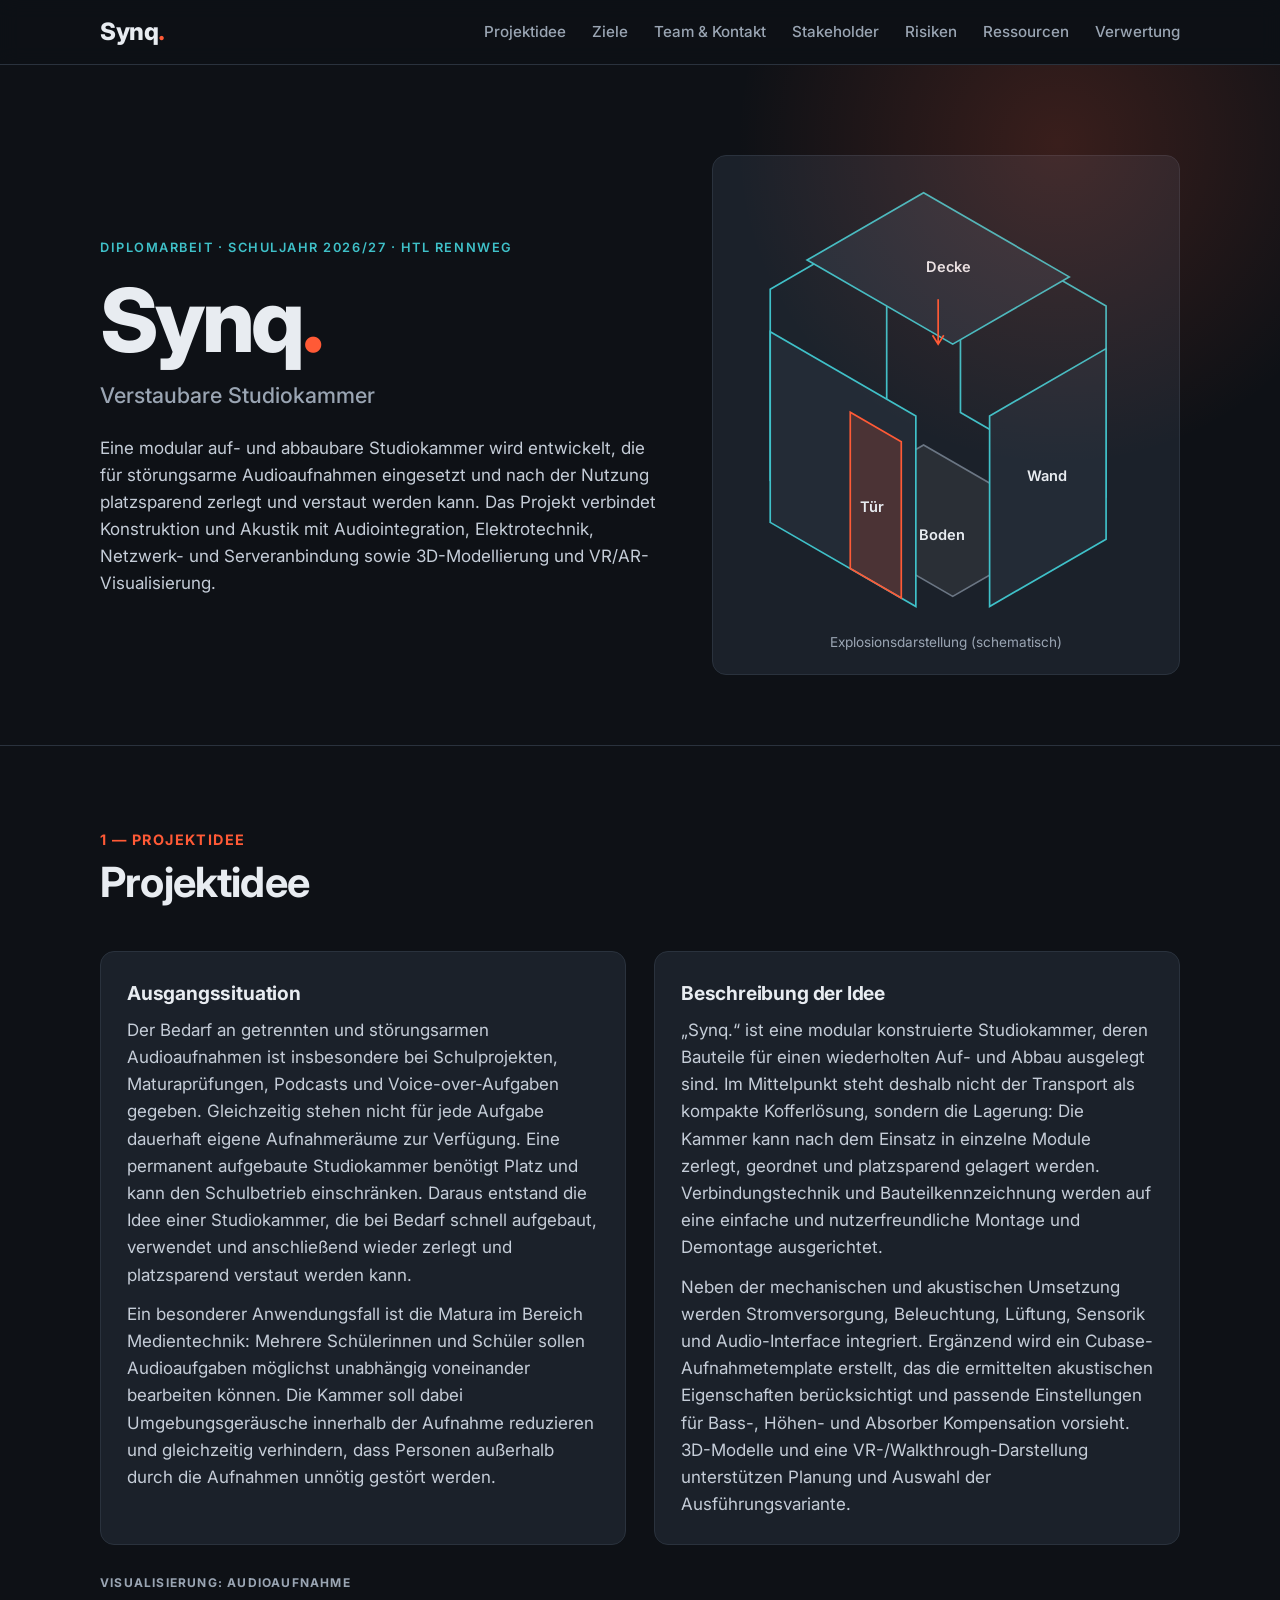
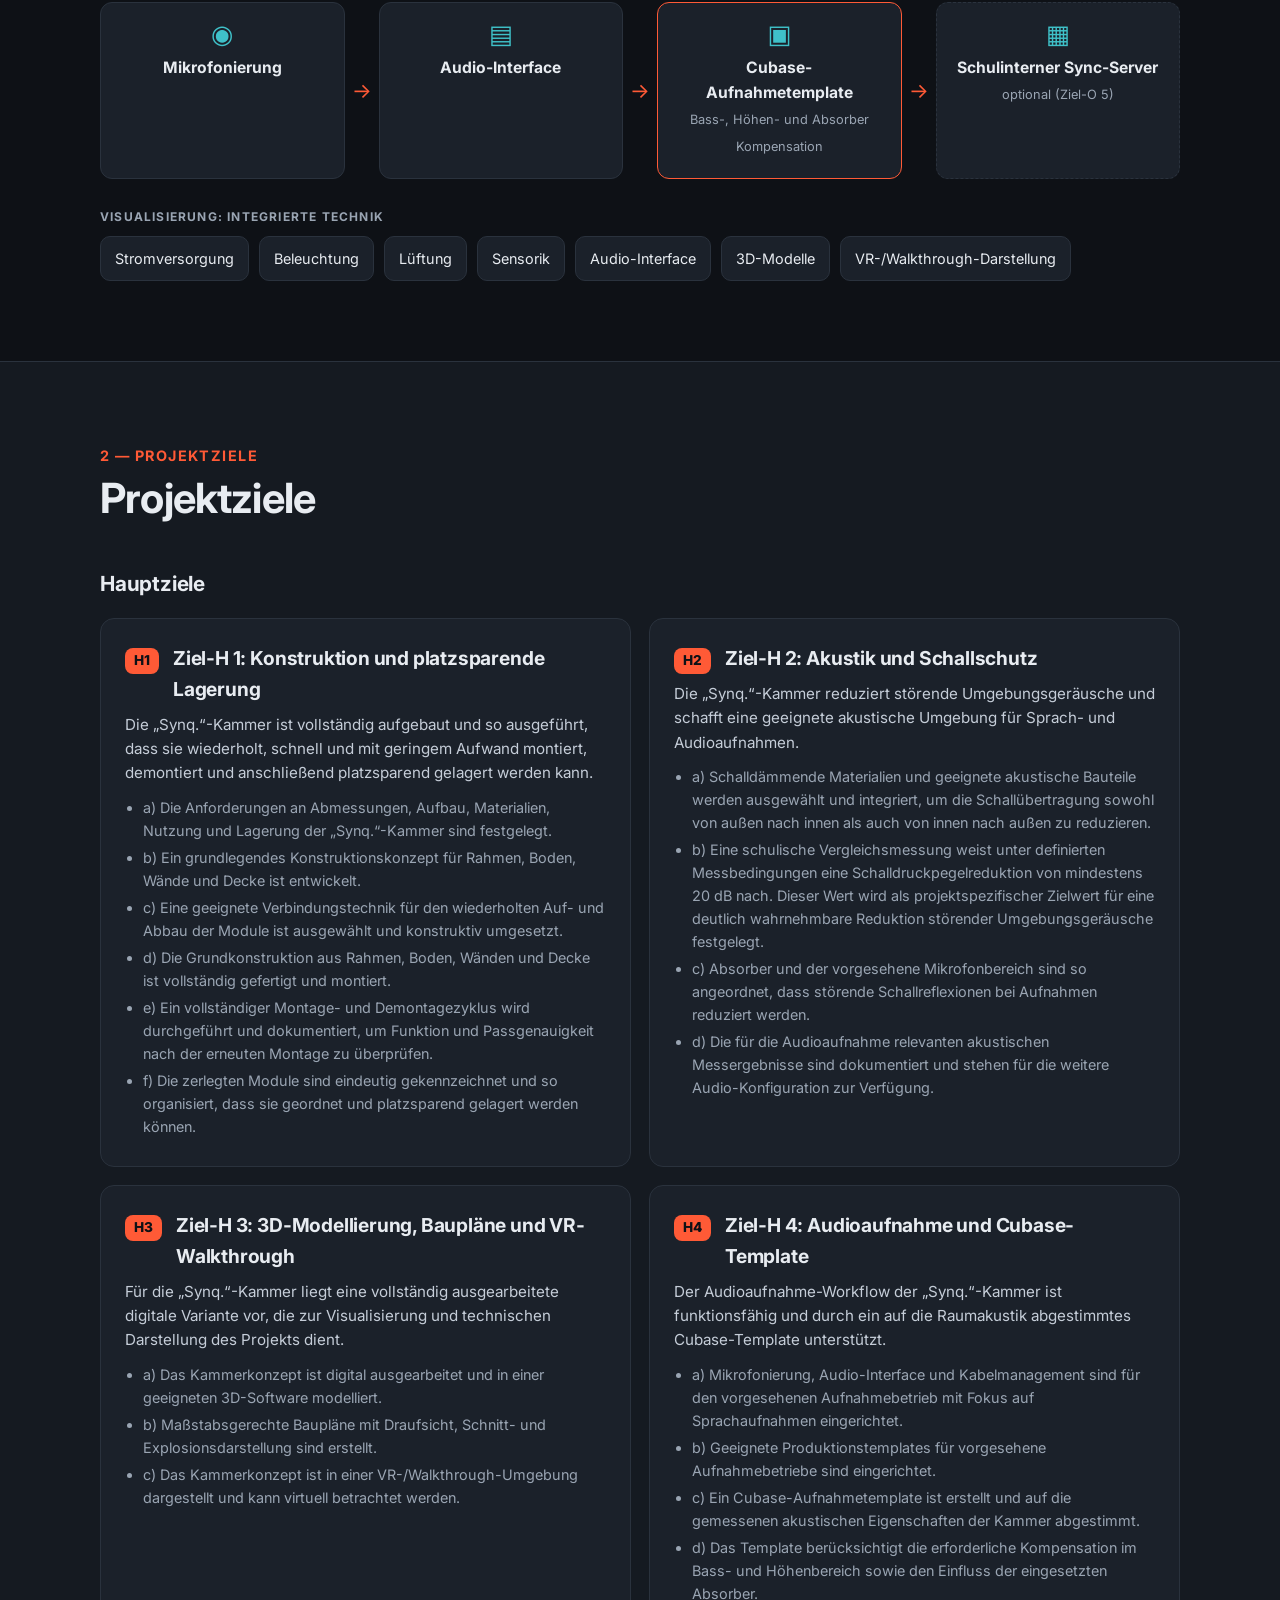
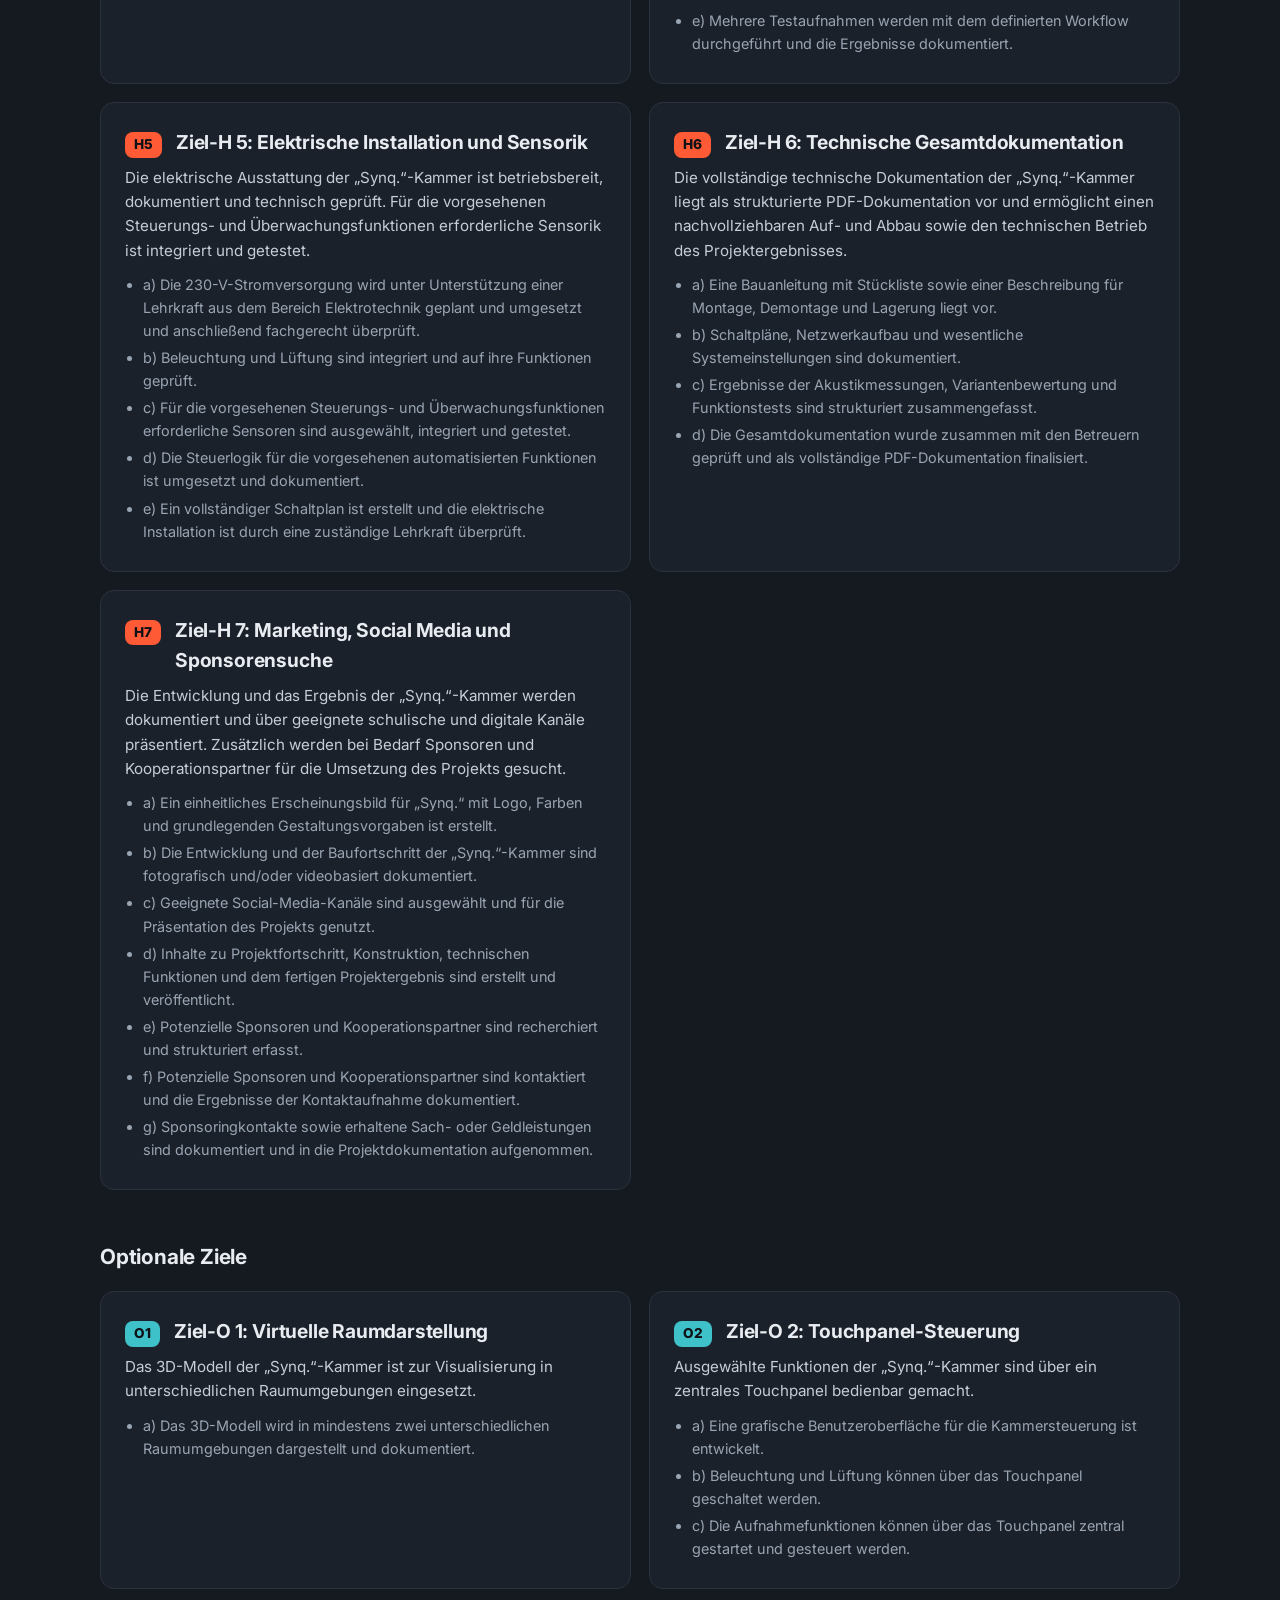
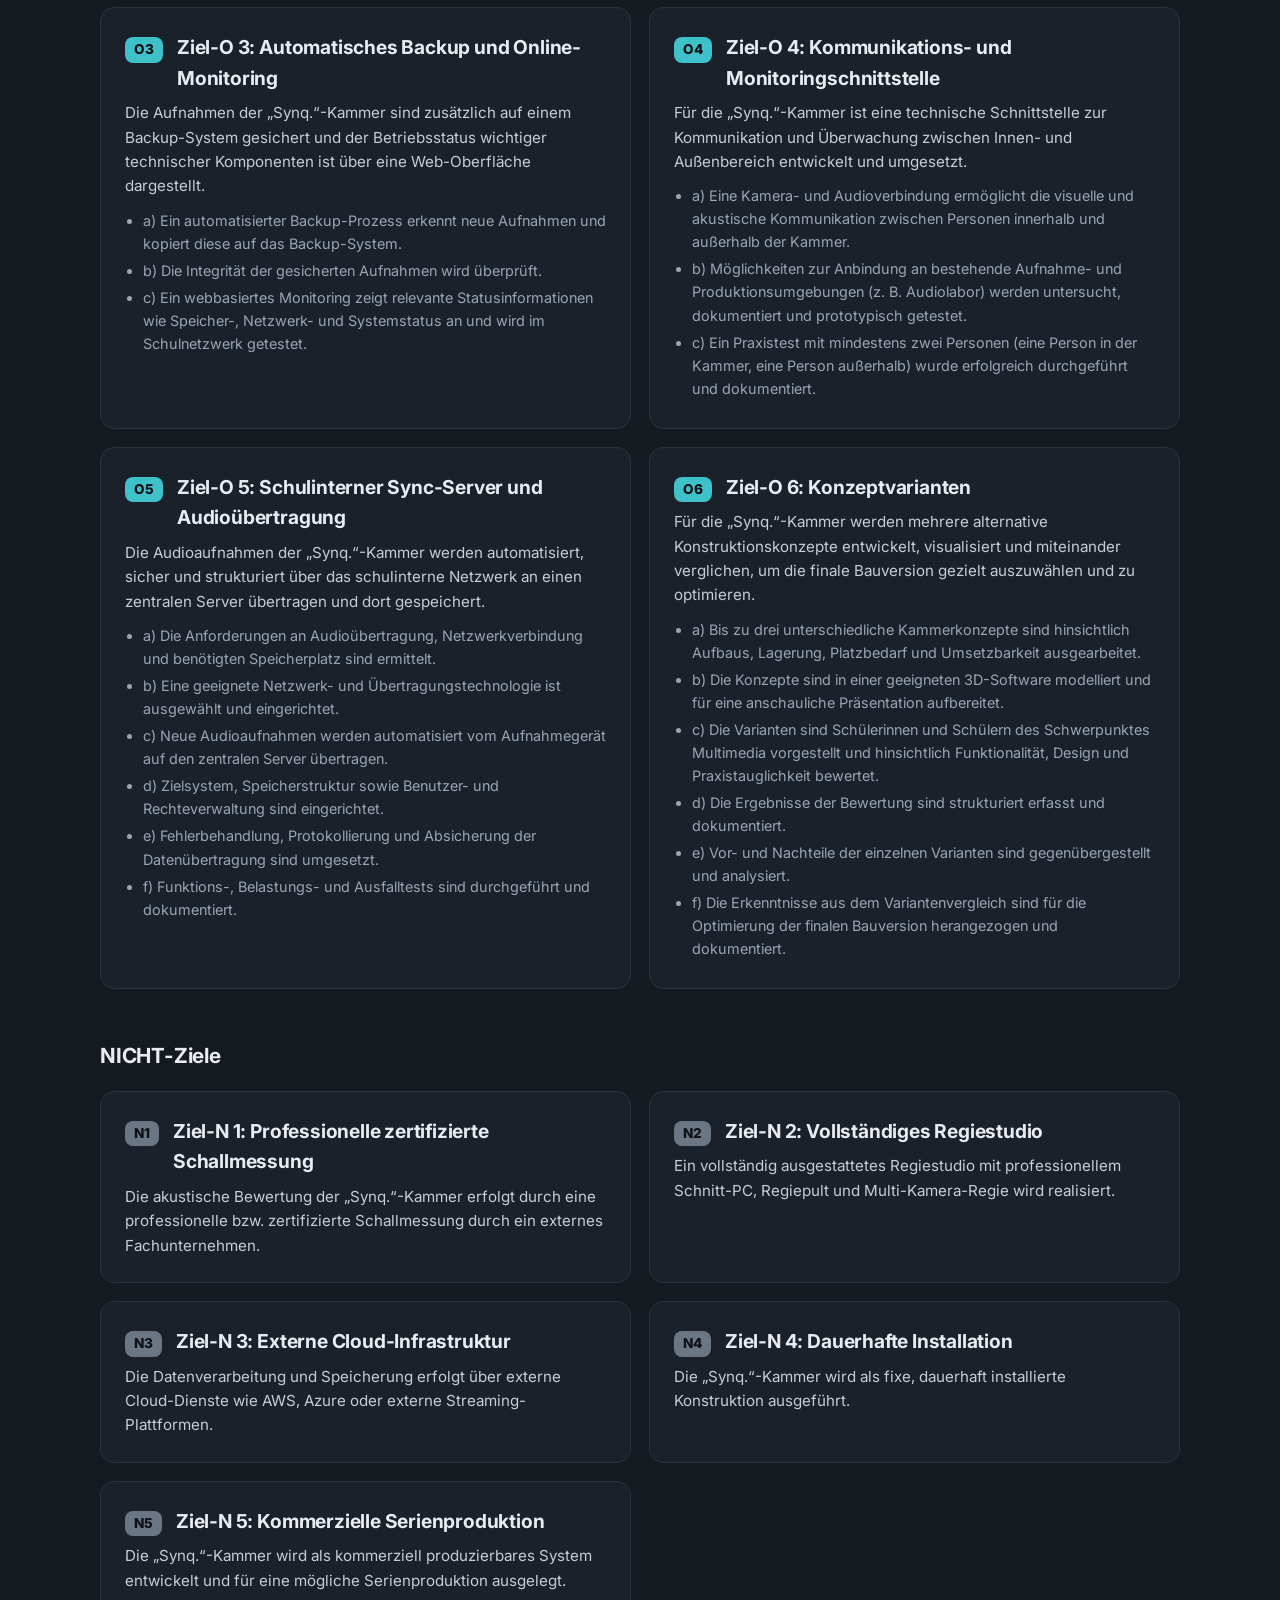
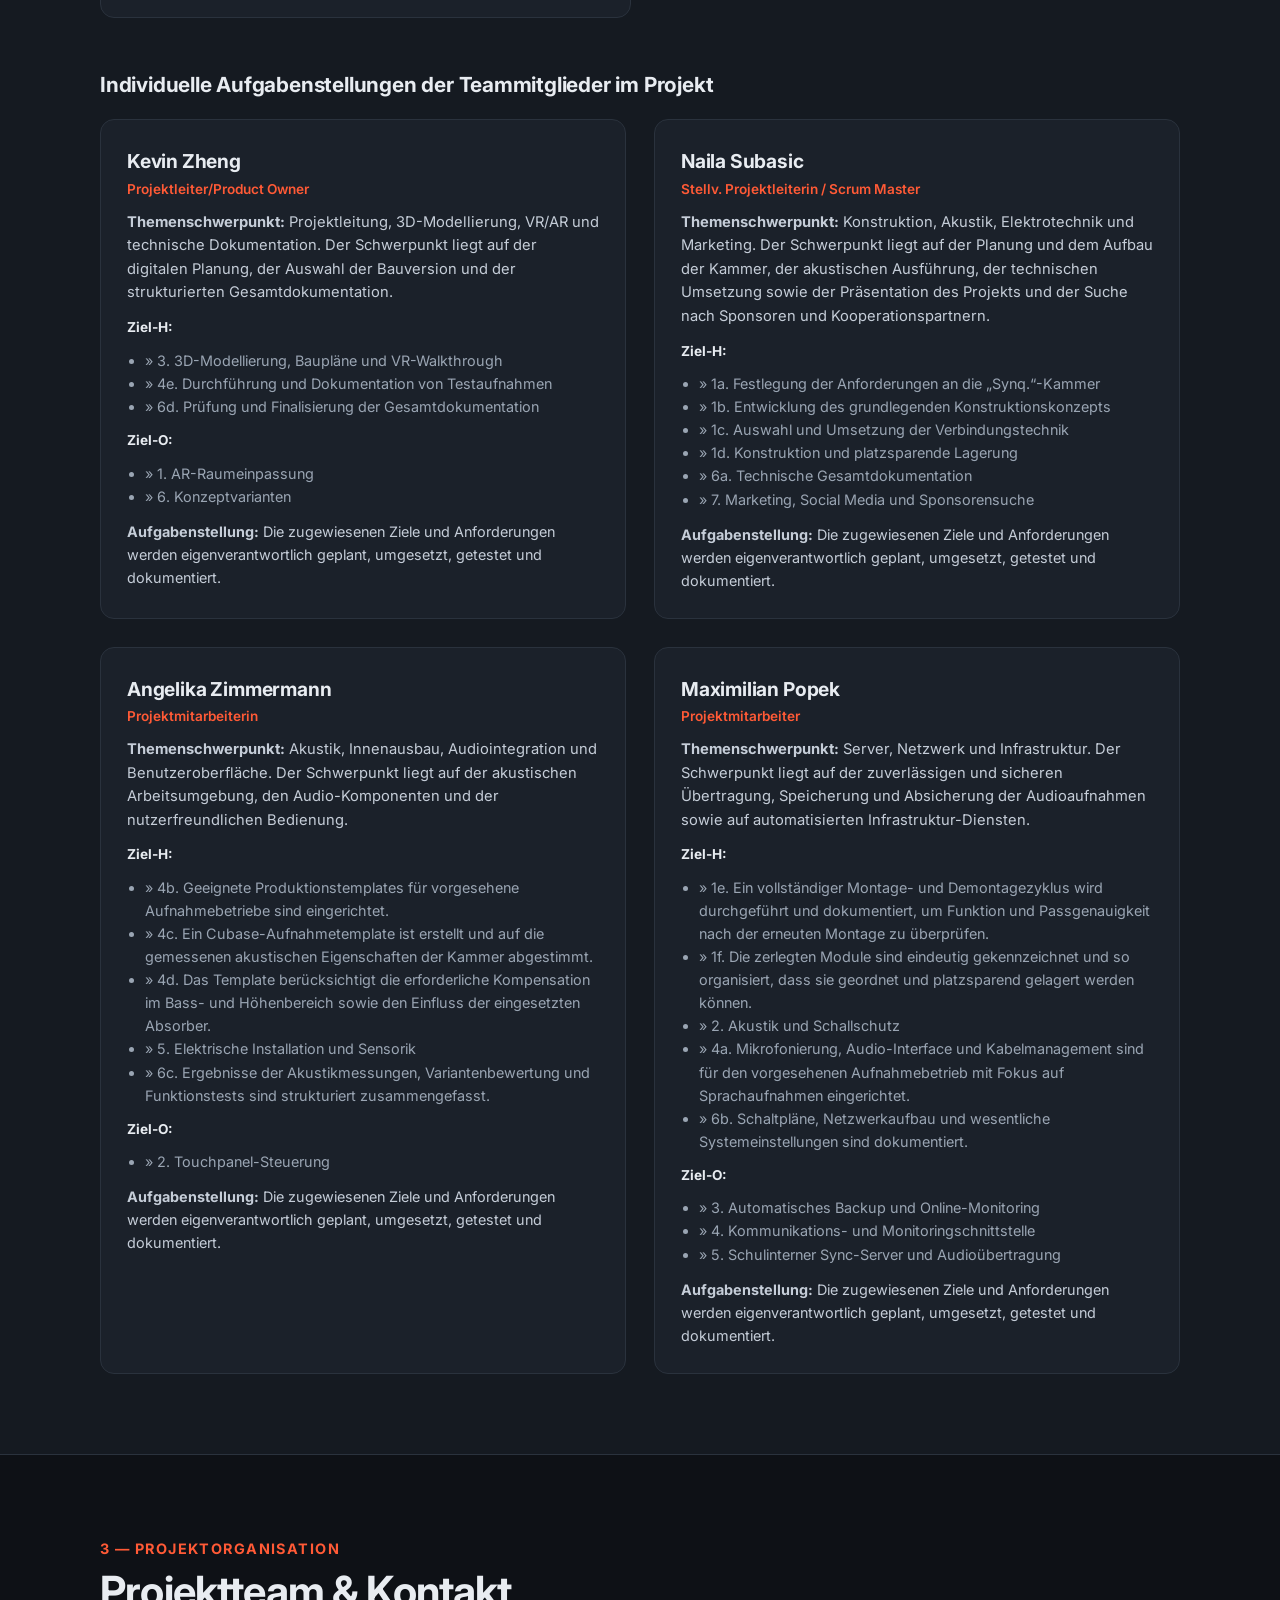
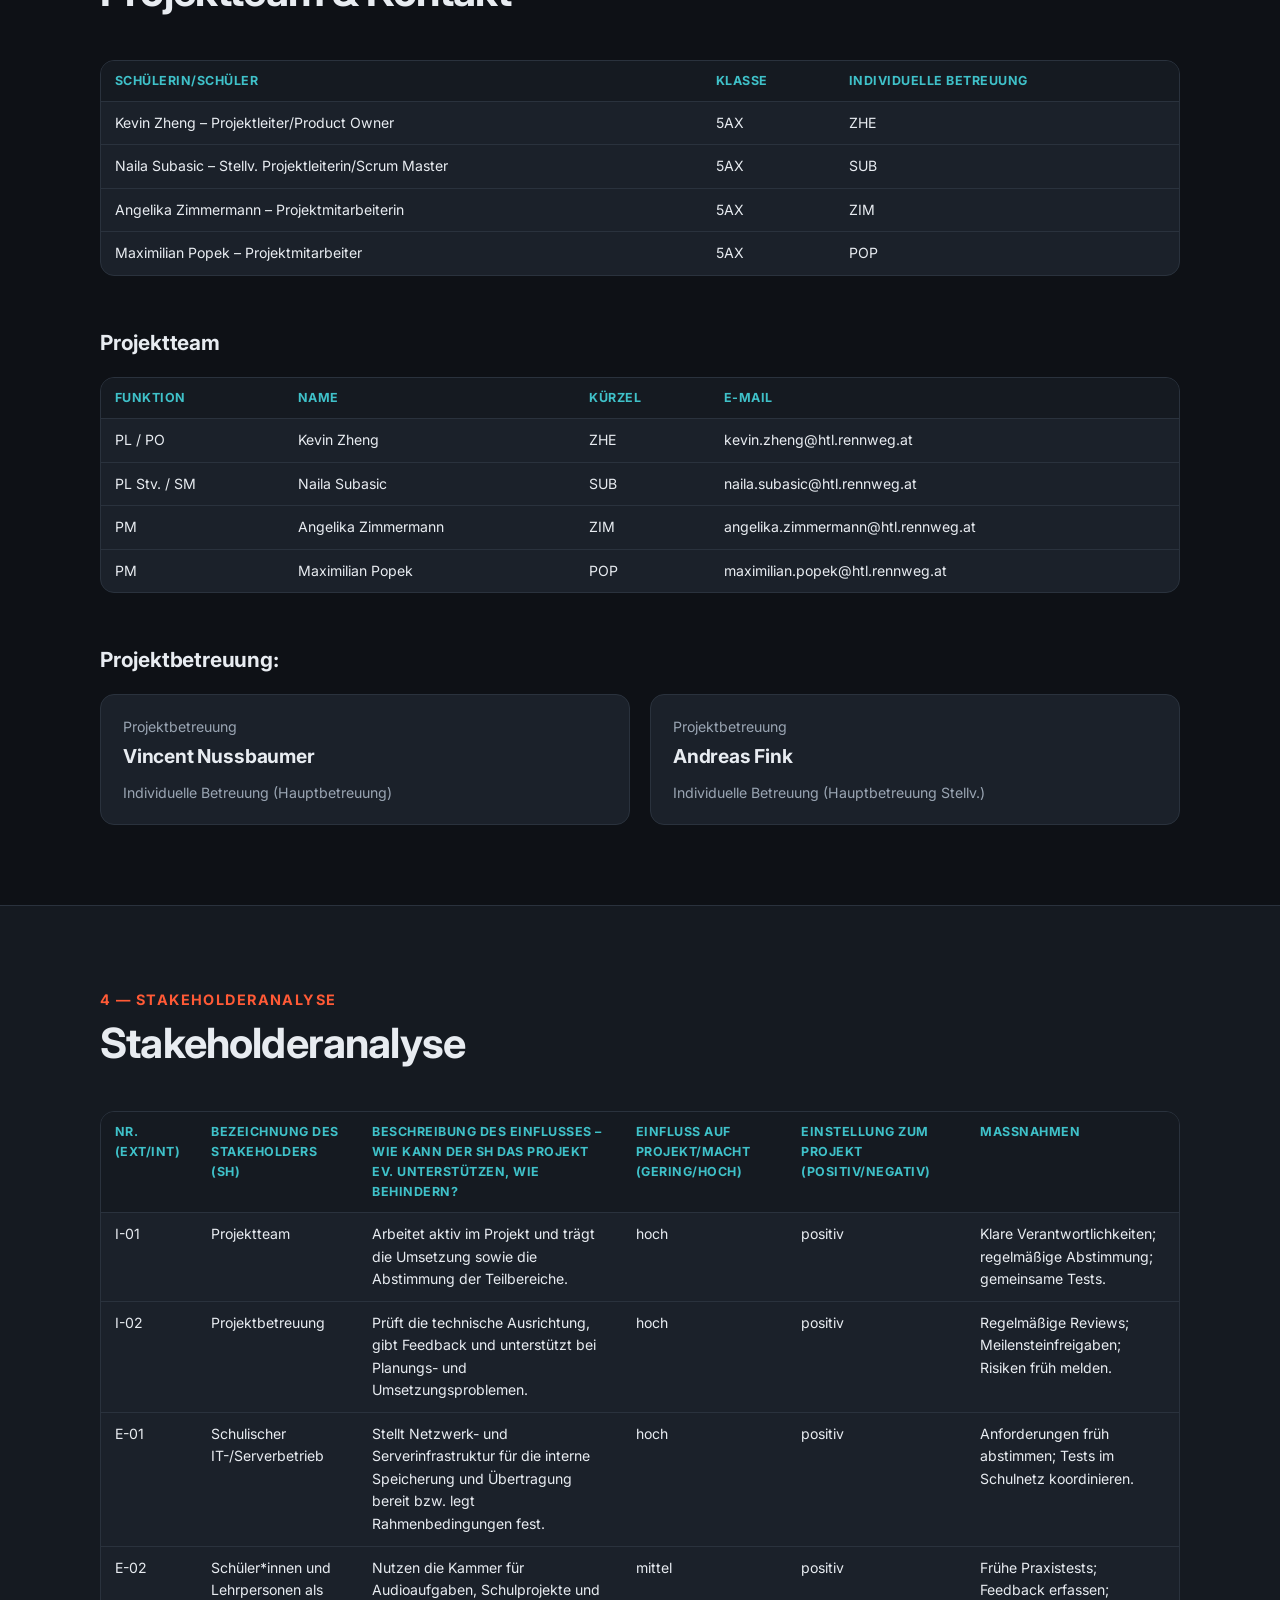
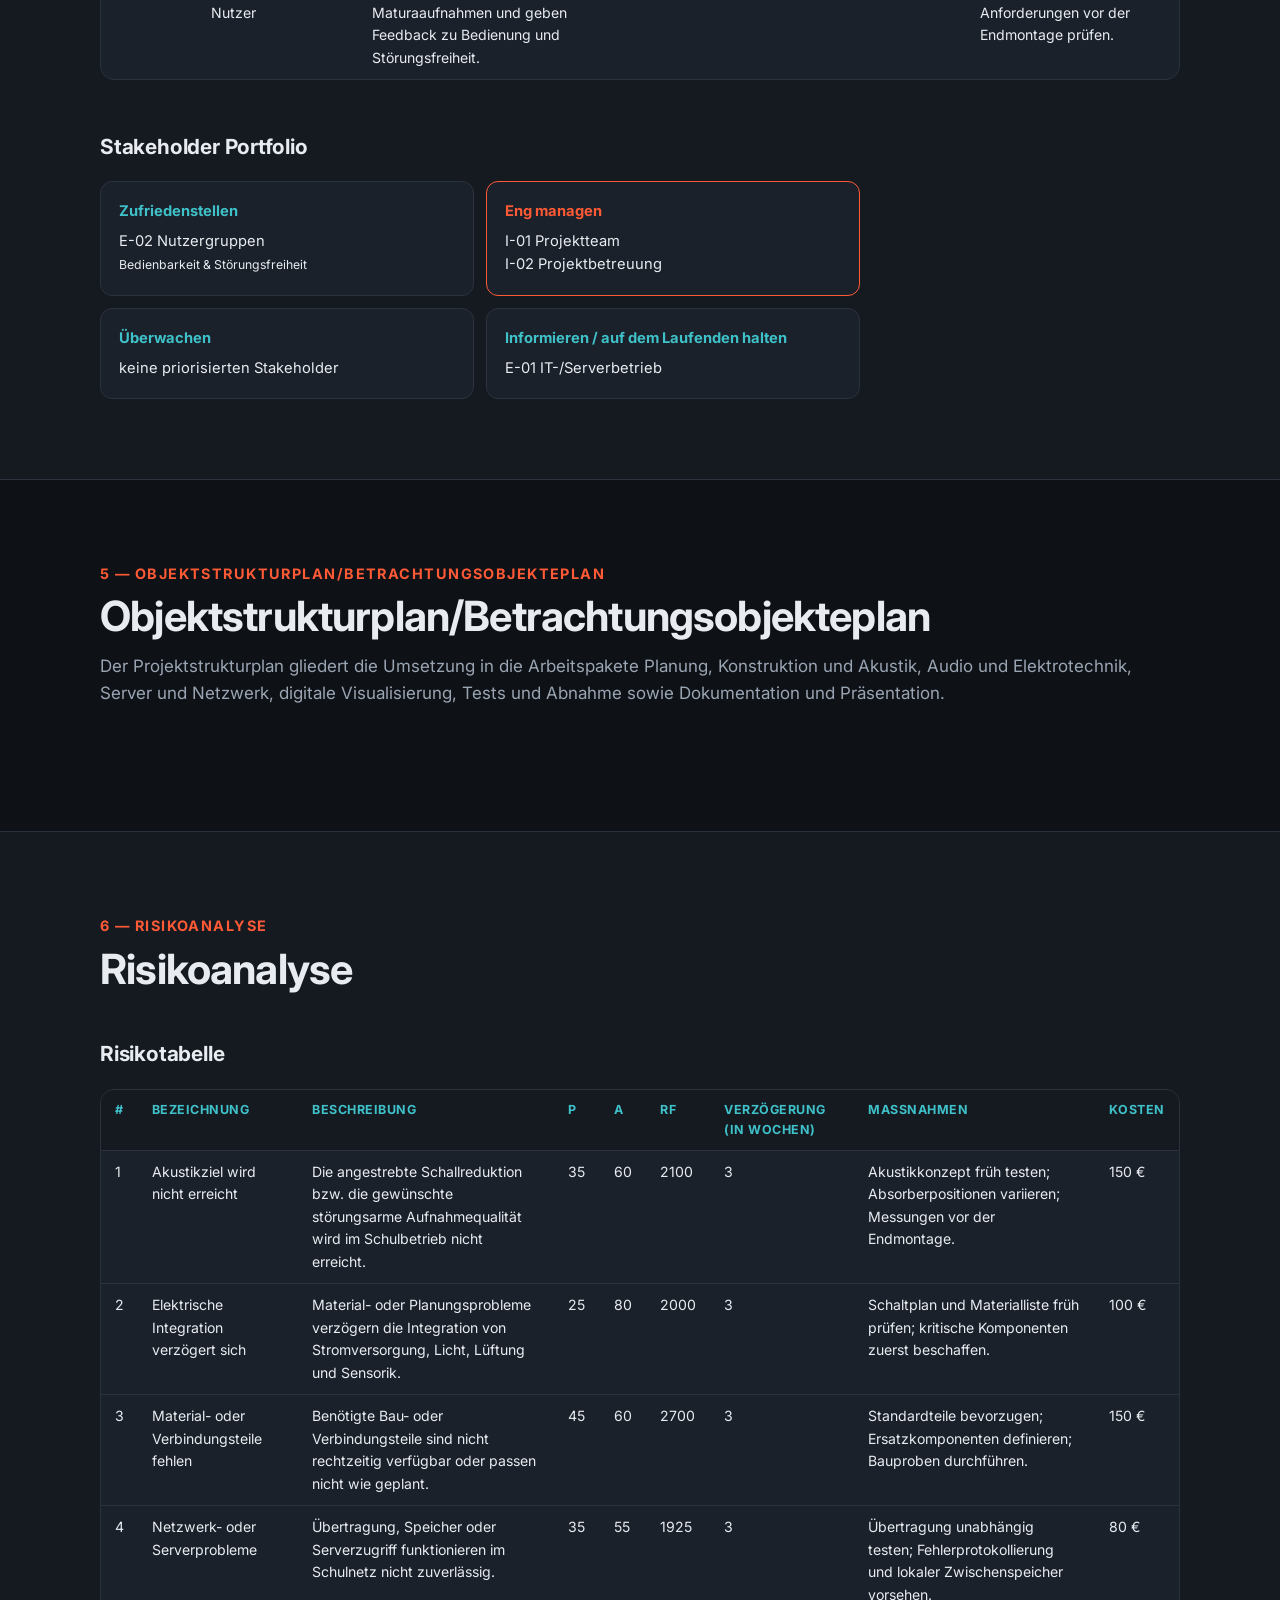
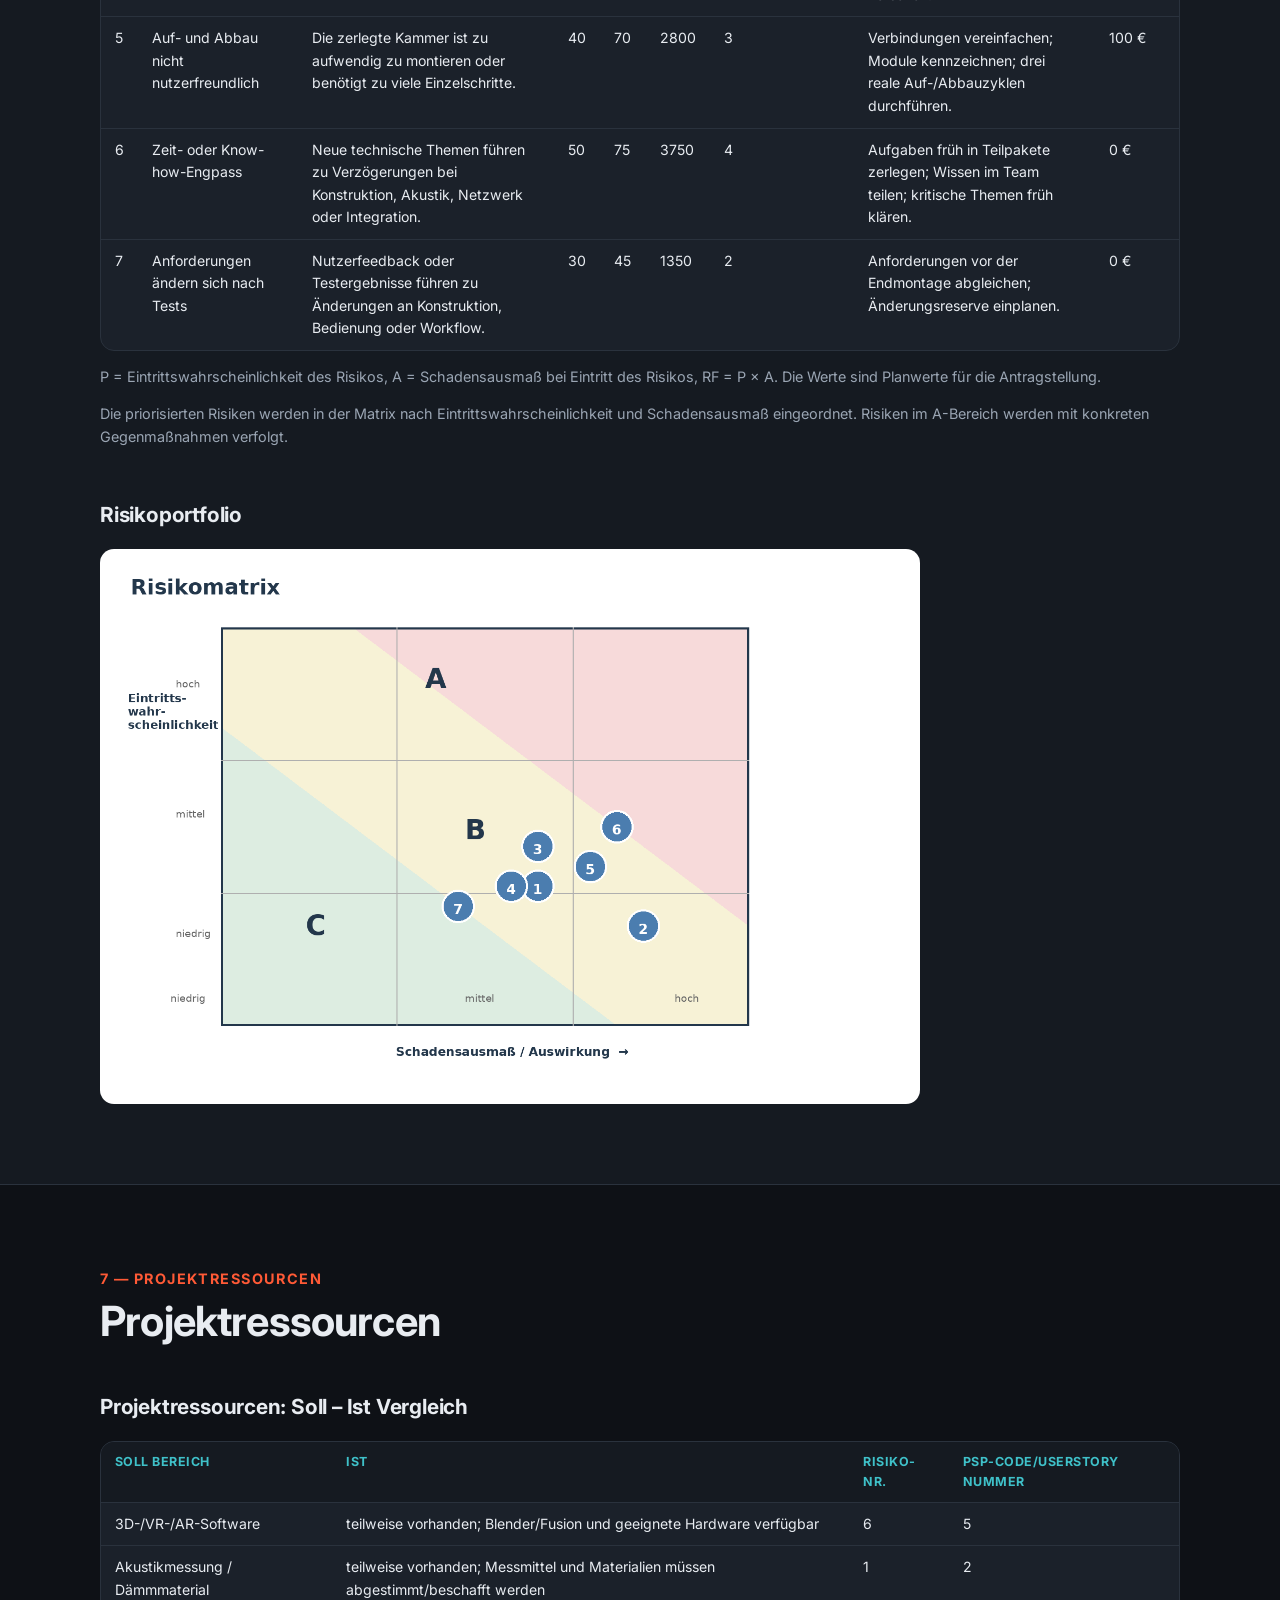
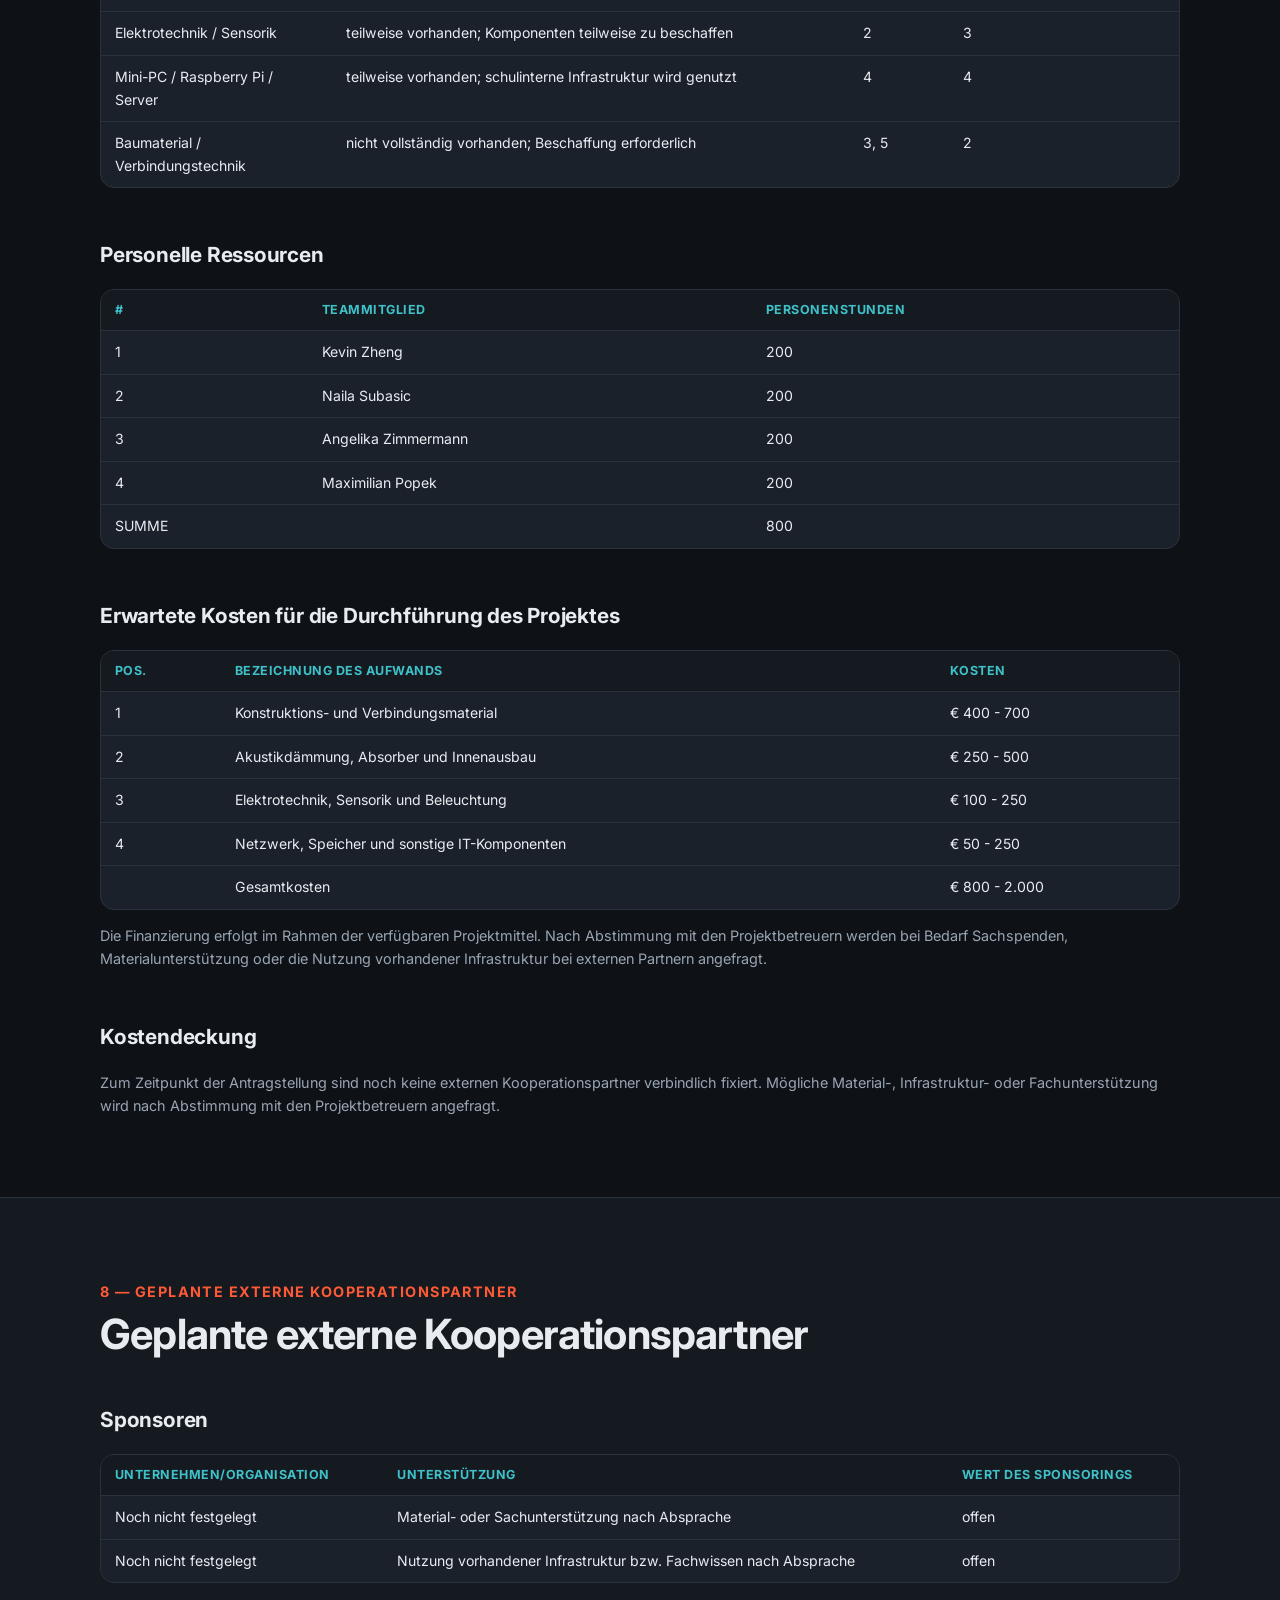
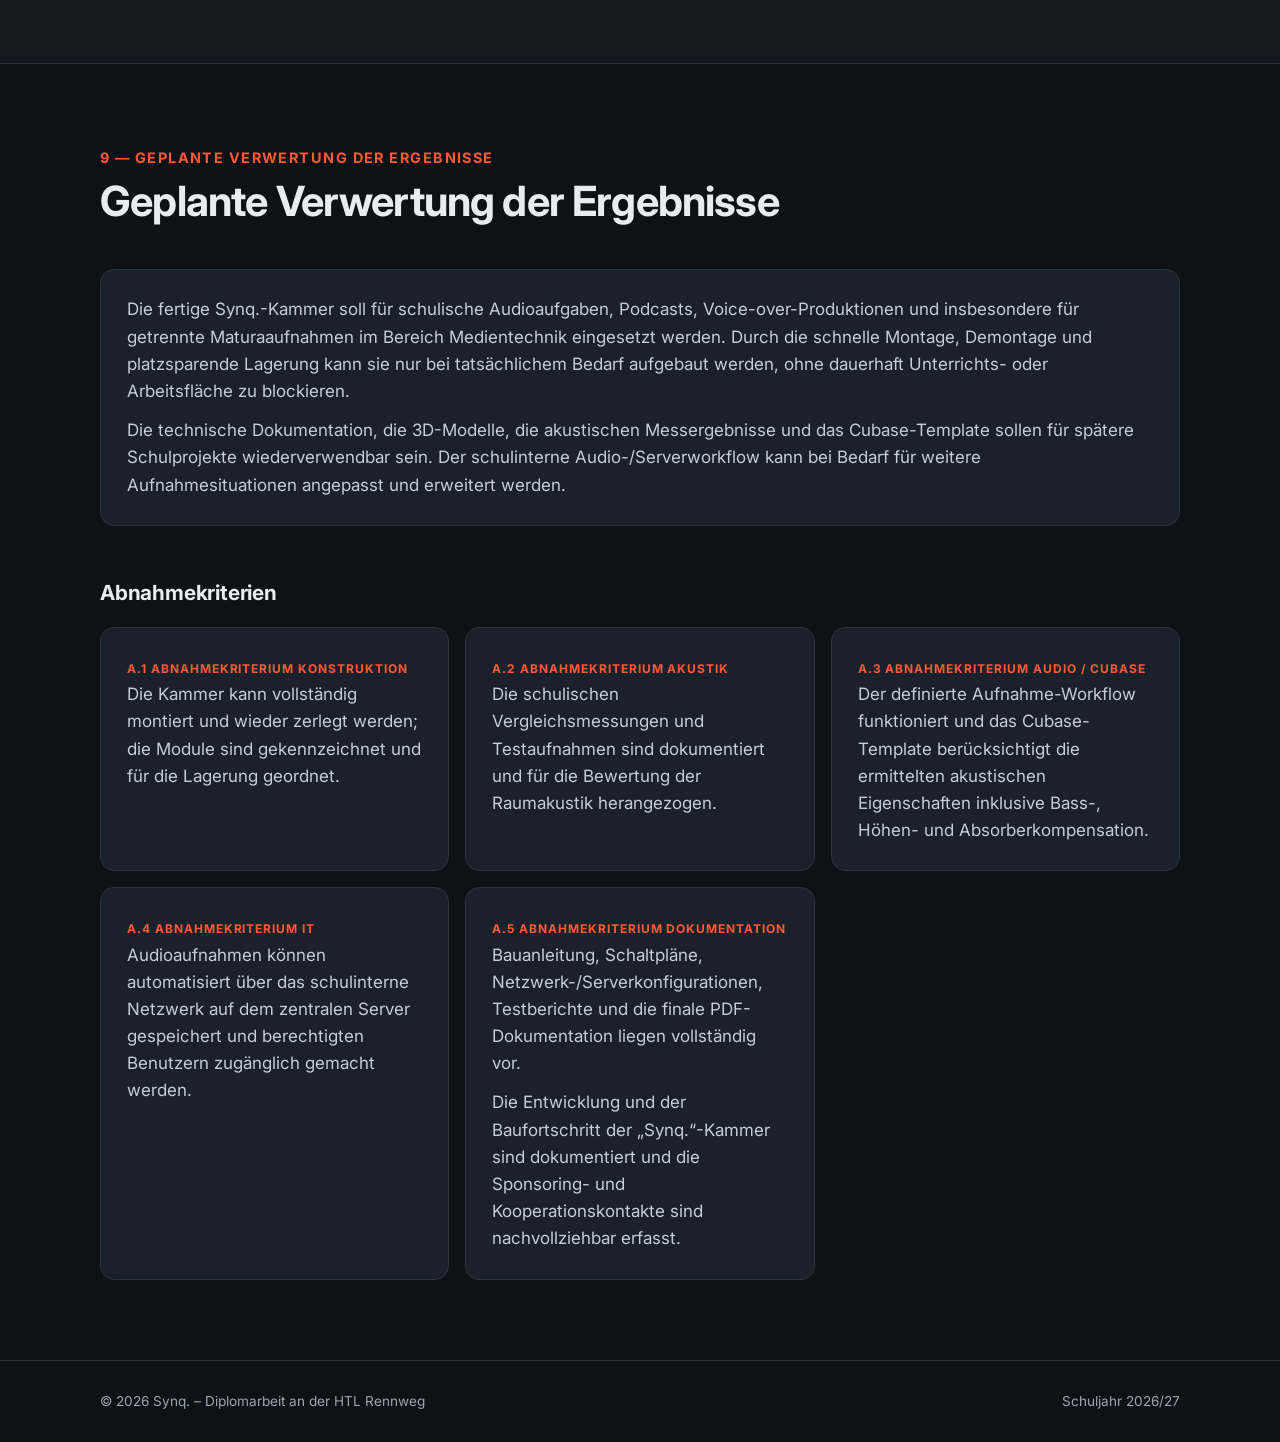
==== commit 29cda32c: "Update Update" ====
--- a/index.html
+++ b/index.html
@@ -3,7 +3,7 @@
 <head>
   <meta charset="UTF-8">
   <meta name="viewport" content="width=device-width, initial-scale=1.0">
-  <title>Synq. – Verstaubare Studiokammer – Step In, Sync In</title>
+  <title>Synq. – Verstaubare Studiokammer</title>
   <meta name="description" content="Eine modular auf- und abbaubare Studiokammer wird entwickelt, die für störungsarme Audioaufnahmen eingesetzt und nach der Nutzung platzsparend zerlegt und verstaut werden kann. Das Projekt verbindet Konstruktion und Akustik mit Audiointegration, Elektrotechnik, Netzwerk- und Serveranbindung sowie 3D-Modellierung und VR/AR-Visualisierung.">
   <link rel="preconnect" href="https://fonts.googleapis.com">
   <link rel="preconnect" href="https://fonts.gstatic.com" crossorigin>
@@ -20,11 +20,10 @@
   <div>
     <span class="eyebrow">Diplomarbeit · Schuljahr 2026/27 · HTL Rennweg</span>
     <h1>Synq<span>.</span></h1>
-    <p class="tagline">Verstaubare Studiokammer – Step In, Sync In</p>
+    <p class="tagline">Verstaubare Studiokammer</p>
     <p class="lead">Eine modular auf- und abbaubare Studiokammer wird entwickelt, die für störungsarme Audioaufnahmen eingesetzt und nach der Nutzung platzsparend zerlegt und verstaut werden kann. Das Projekt verbindet Konstruktion und Akustik mit Audiointegration, Elektrotechnik, Netzwerk- und Serveranbindung sowie 3D-Modellierung und VR/AR-Visualisierung.</p>
   </div>
-  <figure class="visual">
-    <svg viewBox="90 20 380 400" role="img" aria-label="Explosionsdarstellung der modularen Synq.-Kammer mit Rahmen, Boden, Wänden und Decke">
+  <figure class="visual"><svg viewBox="90 20 380 400" role="img" aria-label="Explosionsdarstellung der modularen Synq.-Kammer mit Rahmen, Boden, Wänden und Decke">
       <polygon class="m-wall b" points="292.9,231.0 422.8,306.0 422.8,136.0 292.9,61.0"/>
       <polygon class="m-wall l" points="227.1,231.0 123.2,291.0 123.2,121.0 227.1,61.0"/>
       <polygon class="m-floor" points="260.0,260.0 389.9,335.0 286.0,395.0 156.1,320.0"/>
@@ -37,47 +36,44 @@
       <text class="m-label" x="352" y="292">Wand</text>
       <text class="m-label" x="203" y="320">Tür</text>
       <text class="m-label" x="256" y="345">Boden</text>
-    </svg>
-    <figcaption>Explosionsdarstellung (schematisch)</figcaption>
-  </figure>
+    </svg><figcaption>Explosionsdarstellung (schematisch)</figcaption></figure>
 </div></div>
 
 <section id="idee"><div class="wrap">
 <div class="section-head"><span class="num">1 — PROJEKTIDEE</span><h2>Projektidee</h2></div>
 <div class="grid-2">
 <div class="card"><h3>Ausgangssituation</h3><p>Der Bedarf an getrennten und störungsarmen Audioaufnahmen ist insbesondere bei Schulprojekten, Maturaprüfungen, Podcasts und Voice-over-Aufgaben gegeben. Gleichzeitig stehen nicht für jede Aufgabe dauerhaft eigene Aufnahmeräume zur Verfügung. Eine permanent aufgebaute Studiokammer benötigt Platz und kann den Schulbetrieb einschränken. Daraus entstand die Idee einer Studiokammer, die bei Bedarf schnell aufgebaut, verwendet und anschließend wieder zerlegt und platzsparend verstaut werden kann.</p><p>Ein besonderer Anwendungsfall ist die Matura im Bereich Medientechnik: Mehrere Schülerinnen und Schüler sollen Audioaufgaben möglichst unabhängig voneinander bearbeiten können. Die Kammer soll dabei Umgebungsgeräusche innerhalb der Aufnahme reduzieren und gleichzeitig verhindern, dass Personen außerhalb durch die Aufnahmen unnötig gestört werden.</p></div>
-<div class="card"><h3>Beschreibung der Idee</h3><p>Synq. ist eine modular konstruierte Studiokammer, deren Bauteile für einen wiederholten Auf- und Abbau ausgelegt sind. Im Mittelpunkt steht deshalb nicht der Transport als kompakte Kofferlösung, sondern die Verstaubarkeit: Die Kammer kann nach dem Einsatz in einzelne Module zerlegt, geordnet und platzsparend gelagert werden. Verbindungstechnik und Bauteilkennzeichnung werden auf eine einfache und nutzerfreundliche Montage und Demontage ausgerichtet.</p><p>Neben der mechanischen und akustischen Umsetzung werden Stromversorgung, Beleuchtung, Lüftung, Sensorik und Audio-Interface integriert. Die Audioaufnahmen eines Mini-PCs z.B. ein Raspberry Pi innerhalb der Kammer werden über das schulinterne Netzwerk automatisiert an einem zentralen UCS-Blade bzw. Schulserver übertragen und dort strukturiert gespeichert. Ergänzend wird ein Cubase-Aufnahmetemplate erstellt, das die ermittelten akustischen Eigenschaften berücksichtigt und passende Einstellungen für Bass-, Höhen- und Absorber Kompensation vorsieht. 3D-Modelle und eine VR-/Walkthrough-Darstellung unterstützen Planung und Auswahl der Ausführungsvariante.</p></div>
+<div class="card"><h3>Beschreibung der Idee</h3><p>„Synq.“ ist eine modular konstruierte Studiokammer, deren Bauteile für einen wiederholten Auf- und Abbau ausgelegt sind. Im Mittelpunkt steht deshalb nicht der Transport als kompakte Kofferlösung, sondern die Lagerung: Die Kammer kann nach dem Einsatz in einzelne Module zerlegt, geordnet und platzsparend gelagert werden. Verbindungstechnik und Bauteilkennzeichnung werden auf eine einfache und nutzerfreundliche Montage und Demontage ausgerichtet.</p><p>Neben der mechanischen und akustischen Umsetzung werden Stromversorgung, Beleuchtung, Lüftung, Sensorik und Audio-Interface integriert. Ergänzend wird ein Cubase-Aufnahmetemplate erstellt, das die ermittelten akustischen Eigenschaften berücksichtigt und passende Einstellungen für Bass-, Höhen- und Absorber Kompensation vorsieht. 3D-Modelle und eine VR-/Walkthrough-Darstellung unterstützen Planung und Auswahl der Ausführungsvariante.</p></div>
 </div>
-<div class="zone">Visualisierung: Audioübertragung</div>
+<div class="zone">Visualisierung: Audioaufnahme</div>
 <div class="flow">
 <div class="node"><div class="ico">◉</div><b>Mikrofonierung</b></div><div class="arrow">→</div>
 <div class="node"><div class="ico">▤</div><b>Audio-Interface</b></div><div class="arrow">→</div>
-<div class="node hl"><div class="ico">▣</div><b>Mini-PC</b><small>z.B. ein Raspberry Pi</small></div><div class="arrow">→</div>
-<div class="node"><div class="ico">⇄</div><b>schulinternes Netzwerk</b></div><div class="arrow">→</div>
-<div class="node hl"><div class="ico">▦</div><b>UCS-Blade bzw. Schulserver</b></div>
+<div class="node hl"><div class="ico">▣</div><b>Cubase-Aufnahmetemplate</b><small>Bass-, Höhen- und Absorber Kompensation</small></div><div class="arrow">→</div>
+<div class="node dashed"><div class="ico">▦</div><b>Schulinterner Sync-Server</b><small>optional (Ziel-O 5)</small></div>
 </div>
 <div class="zone">Visualisierung: integrierte Technik</div>
-<div class="chips"><div class="chip">Stromversorgung</div><div class="chip">Beleuchtung</div><div class="chip">Lüftung</div><div class="chip">Sensorik</div><div class="chip">Audio-Interface</div><div class="chip">Cubase-Aufnahmetemplate</div><div class="chip">3D-Modelle</div><div class="chip">VR-/Walkthrough-Darstellung</div></div>
+<div class="chips"><div class="chip">Stromversorgung</div><div class="chip">Beleuchtung</div><div class="chip">Lüftung</div><div class="chip">Sensorik</div><div class="chip">Audio-Interface</div><div class="chip">3D-Modelle</div><div class="chip">VR-/Walkthrough-Darstellung</div></div>
 </div></section>
+
 <section id="ziele" class="alt"><div class="wrap">
 <div class="section-head"><span class="num">2 — PROJEKTZIELE</span><h2>Projektziele</h2></div>
-<h3 class="sub-h first">Hauptziele</h3><div class="goals"><article class="goal "><header><span class="id">H1</span><h3>Ziel-H 1: Konstruktion und Verstaubarkeit</h3></header><p>Die Synq.-Kammer ist vollständig aufgebaut und so ausgeführt, dass sie wiederholt, schnell montiert, demontiert und platzsparend verstaut werden kann.</p><ul class="subs"><li>a) Die Grundkonstruktion aus Rahmen, Boden, Wänden und Decke ist vollständig gefertigt und montiert.</li><li>b) Eine geeignete Verbindungstechnik ermöglicht einen wiederholten und nutzerfreundlichen Auf- und Abbau der Module.</li><li>c) Mindestens drei vollständige Montage- und Demontagezyklen wurden durchgeführt und dokumentiert.</li><li>d) Die zerlegten Module sind eindeutig gekennzeichnet und können geordnet und platzsparend gelagert werden.</li></ul></article><article class="goal "><header><span class="id">H2</span><h3>Ziel-H 2: Akustik und Schallschutz</h3></header><p>Die Synq.-Kammer reduziert störende Umgebungsgeräusche und schafft eine geeignete akustische Umgebung für Sprach- und Audioaufnahmen.</p><ul class="subs"><li>a) Schalldämmende Materialien und akustische Bauteile sind an den vorgesehenen Flächen installiert.</li><li>b) Eine schulische Vergleichsmessung weist eine angestrebte Reduktion des Außenpegels von mindestens 20 dB(A) nach.</li><li>c) Absorber und der vorgesehene Mikrofonbereich sind so angeordnet, dass störende Reflexionen bei Aufnahmen reduziert werden.</li><li>d) Die für die Audioaufnahme relevanten akustischen Ergebnisse sind dokumentiert und stehen für die weitere Audio-Konfiguration zur Verfügung.</li></ul></article><article class="goal "><header><span class="id">H3</span><h3>Ziel-H 3: 3D-Modellierung, Baupläne und VR-Walkthrough</h3></header><p>Für die Synq.-Kammer liegen drei vollständig ausgearbeitete digitale Varianten vor, die miteinander verglichen und für die Festlegung der Bauversion eingesetzt werden.</p><ul class="subs"><li>a) Mindestens drei unterschiedliche Kammerkonzepte sind definiert und digital ausgearbeitet.</li><li>b) Alle drei Varianten sind vollständig in einer geeigneten 3D-Software modelliert.</li><li>c) Für jede Variante liegen maßstabgerechte Baupläne mit Draufsicht, Schnitt und Explosionsdarstellung vor.</li><li>d) Die drei Varianten sind in einer VR-/Walkthrough-Umgebung dargestellt und können virtuell betrachtet werden.</li><li>e) Mindestens 15 Schülerinnen und Schüler des Schwerpunktes Multimedia testen und bewerten die Varianten; eine Variante wird als Bauversion festgelegt.</li></ul></article><article class="goal "><header><span class="id">H4</span><h3>Ziel-H 4: Audioaufnahme und Cubase-Template</h3></header><p>Der Audioaufnahme-Workflow der Synq.-Kammer ist funktionsfähig und durch ein auf die Raumakustik abgestimmtes Cubase-Template unterstützt.</p><ul class="subs"><li>a) Mikrofonierung, Audio-Interface und Kabelmanagement sind für den vorgesehenen Aufnahmebetrieb eingerichtet.</li><li>b) Ein Cubase-Aufnahmetemplate ist erstellt und auf die gemessenen akustischen Eigenschaften der Kammer abgestimmt.</li><li>c) Das Template berücksichtigt die erforderliche Kompensation im Bass- und Höhenbereich sowie die Wirkung der eingesetzten Absorber.</li><li>d) Mehrere Testaufnahmen werden mit dem definierten Workflow durchgeführt und die Ergebnisse dokumentiert.</li></ul></article><article class="goal "><header><span class="id">H5</span><h3>Ziel-H 5: Elektrische Installation und Sensorik</h3></header><p>Die elektrische und sensorische Ausstattung der Synq.-Kammer ist betriebsbereit, dokumentiert und technisch geprüft.</p><ul class="subs"><li>a) Die 230-V-Stromversorgung der Kammer ist fachgerecht installiert.</li><li>b) Beleuchtung und Lüftung sind vollständig integriert und getestet.</li><li>c) Temperatur- und weitere für den Betrieb relevante Sensoren sind installiert und digital auslesbar.</li><li>d) Die Steuerlogik für Tür-, Temperatur- und Lüftungsfunktionen ist umgesetzt und dokumentiert.</li><li>e) Ein vollständiger Schaltplan liegt vor und die elektrische Installation wurde durch eine Lehrkraft geprüft.</li></ul></article><article class="goal "><header><span class="id">H6</span><h3>Ziel-H 6: Schulinterner Sync-Server und Audioübertragung</h3></header><p>Die Audioaufnahmen der Synq.-Kammer werden automatisiert, sicher und strukturiert über das schulinterne Netzwerk an einen zentralen Server übertragen und dort gespeichert.</p><ul class="subs"><li>a) Die Anforderungen an Audioübertragung, Netzwerkverbindung und benötigten Speicherplatz sind ermittelt.</li><li>b) Eine geeignete Netzwerk- und Übertragungstechnologie ist ausgewählt und eingerichtet.</li><li>c) Neue Audioaufnahmen werden automatisiert vom Aufnahmegerät auf den zentralen Server übertragen.</li><li>d) Zielsystem, Speicherstruktur sowie Benutzer- und Rechteverwaltung sind eingerichtet.</li><li>e) Fehlerbehandlung, Protokollierung und Absicherung der Datenübertragung sind umgesetzt.</li><li>f) Funktions-, Belastungs- und Ausfalltests wurden durchgeführt und dokumentiert.</li></ul></article><article class="goal "><header><span class="id">H7</span><h3>Ziel-H 7: Technische Gesamtdokumentation</h3></header><p>Die vollständige technische Dokumentation der Synq.-Kammer ist als überprüfte PDF-Abgabe verfügbar und ermöglicht den nachvollziehbaren Auf- und Abbau sowie den technischen Betrieb des Projektergebnisses.</p><ul class="subs"><li>a) Eine Bauanleitung mit Stückliste sowie einer Beschreibung für Montage, Demontage und Lagerung liegt vor.</li><li>b) Schaltpläne, Netzwerkaufbau, Serverkonfigurationen und wesentliche Systemeinstellungen sind dokumentiert.</li><li>c) Ergebnisse der Akustikmessungen, Variantenbewertung und Funktionstests sind strukturiert zusammengefasst.</li><li>d) Die Gesamtdokumentation wurde zusammen mit den Betreuern geprüft und als vollständiges PDF finalisiert.</li></ul></article></div>
-<h3 class="sub-h">Optionale Ziele</h3><div class="goals"><article class="goal opt"><header><span class="id">O1</span><h3>Ziel-O 1: AR-Raumeinpassung</h3></header><p>Ein optimiertes 3D-Modell der Synq.-Kammer kann optional maßstabsgerecht in reale Räume eingeblendet werden.</p><ul class="subs"><li>a) Ein AR-taugliches Modell ist erstellt und in mindestens zwei realen Räumen getestet.</li></ul></article><article class="goal opt"><header><span class="id">O2</span><h3>Ziel-O 2: Touchpanel-Steuerung</h3></header><p>Ein zentrales Touchpanel kann optional die Bedienung ausgewählter Funktionen der Synq.-Kammer übernehmen.</p><ul class="subs"><li>a) Eine grafische Benutzeroberfläche für die Kammersteuerung ist entwickelt.</li><li>b) Beleuchtung und Lüftung können über das Touchpanel geschaltet werden.</li><li>c) Die Aufnahmefunktionen können über das Touchpanel zentral gestartet und gesteuert werden.</li></ul></article><article class="goal opt"><header><span class="id">O3</span><h3>Ziel-O 3: Automatisches Backup und Online-Monitoring</h3></header><p>Die Aufnahmen der Synq.-Kammer werden optional automatisiert auf einem Backup-System gesichert und der Betriebsstatus der technischen Komponenten kann über eine Web-Oberfläche überwacht werden.</p><ul class="subs"><li>a) Ein automatisierter Backup-Prozess erkennt neue Aufnahmen und kopiert diese auf das Backup-System.</li><li>b) Die Integrität der gesicherten Aufnahmen wird überprüft.</li><li>c) Ein webbasiertes Monitoring zeigt relevante Statusinformationen wie Speicher-, Netzwerk- und Systemstatus an und wird im Schulnetzwerk getestet.</li></ul></article><article class="goal opt"><header><span class="id">O4</span><h3>Ziel-O 4: RTMP-Livestream</h3></header><p>Ein schulinterner RTMP-Livestream kann optional eingerichtet werden, um Audio- und Videosignale aus der Synq.-Kammer an ein internes Ziel zu übertragen.</p><ul class="subs"><li>a) Ein RTMP-Server ist auf dem Schulserver eingerichtet und mit der Aufnahmeumgebung verbunden.</li><li>b) Audio- und Videosignale werden synchron und stabil übertragen.</li><li>c) Ein mindestens fünfminütiger Teststream wurde erfolgreich durchgeführt und dokumentiert.</li></ul></article></div>
-<h3 class="sub-h">NICHT-Ziele</h3><div class="goals"><article class="goal non"><header><span class="id">N1</span><h3>Ziel-N 1: Professionelle zertifizierte Schallmessung</h3></header><p>Die Schallbewertung erfolgt mit externen, zertifizierten Messmitteln. Eine professionelle DIN-/ÖNorm-zertifizierte Schallschutzmessung ist Bestandteil des Projekts.</p></article><article class="goal non"><header><span class="id">N2</span><h3>Ziel-N 2: Vollständiges Regiestudio</h3></header><p>Die Diplomarbeit umfasst eine vollständig ausgestattete Regie mit professionellem Schnitt-PC, Regiepult oder einer Multi-Kamera-Regie. Die Kammer ist für Produktionen mit mehr als zwei Personen ausgelegt.</p></article><article class="goal non"><header><span class="id">N3</span><h3>Ziel-N 3: Externe Cloud-Infrastruktur</h3></header><p>Die zentrale Speicherung und Verarbeitung der Projektaufnahmen erfolgt außerhalb der schulischen Infrastruktur. Externe Cloud-Dienste sind ein Bestandteil des Systems.</p></article><article class="goal non"><header><span class="id">N4</span><h3>Ziel-N 4: Dauerhafte Installation</h3></header><p>Die Synq.-Kammer wird als dauerhaft installierter Raum an einem festen Standort ausgeführt.</p></article><article class="goal non"><header><span class="id">N5</span><h3>Ziel-N 5: Kommerzielle Serienproduktion</h3></header><p>Eine serienreife oder kommerzielle Produktlinie mit Fertigungs- und Vertriebsprozess ist Bestandteil der Diplomarbeit.</p></article></div>
+<h3 class="sub-h first">Hauptziele</h3><div class="goals"><article class="goal "><header><span class="id">H1</span><h3>Ziel-H 1: Konstruktion und platzsparende Lagerung</h3></header><p>Die „Synq.“-Kammer ist vollständig aufgebaut und so ausgeführt, dass sie wiederholt, schnell und mit geringem Aufwand montiert, demontiert und anschließend platzsparend gelagert werden kann.</p><ul class="subs"><li>a) Die Anforderungen an Abmessungen, Aufbau, Materialien, Nutzung und Lagerung der „Synq.“-Kammer sind festgelegt.</li><li>b) Ein grundlegendes Konstruktionskonzept für Rahmen, Boden, Wände und Decke ist entwickelt.</li><li>c) Eine geeignete Verbindungstechnik für den wiederholten Auf- und Abbau der Module ist ausgewählt und konstruktiv umgesetzt.</li><li>d) Die Grundkonstruktion aus Rahmen, Boden, Wänden und Decke ist vollständig gefertigt und montiert.</li><li>e) Ein vollständiger Montage- und Demontagezyklus wird durchgeführt und dokumentiert, um Funktion und Passgenauigkeit nach der erneuten Montage zu überprüfen.</li><li>f) Die zerlegten Module sind eindeutig gekennzeichnet und so organisiert, dass sie geordnet und platzsparend gelagert werden können.</li></ul></article><article class="goal "><header><span class="id">H2</span><h3>Ziel-H 2: Akustik und Schallschutz</h3></header><p>Die „Synq.“-Kammer reduziert störende Umgebungsgeräusche und schafft eine geeignete akustische Umgebung für Sprach- und Audioaufnahmen.</p><ul class="subs"><li>a) Schalldämmende Materialien und geeignete akustische Bauteile werden ausgewählt und integriert, um die Schallübertragung sowohl von außen nach innen als auch von innen nach außen zu reduzieren.</li><li>b) Eine schulische Vergleichsmessung weist unter definierten Messbedingungen eine Schalldruckpegelreduktion von mindestens 20 dB nach. Dieser Wert wird als projektspezifischer Zielwert für eine deutlich wahrnehmbare Reduktion störender Umgebungsgeräusche festgelegt.</li><li>c) Absorber und der vorgesehene Mikrofonbereich sind so angeordnet, dass störende Schallreflexionen bei Aufnahmen reduziert werden.</li><li>d) Die für die Audioaufnahme relevanten akustischen Messergebnisse sind dokumentiert und stehen für die weitere Audio-Konfiguration zur Verfügung.</li></ul></article><article class="goal "><header><span class="id">H3</span><h3>Ziel-H 3: 3D-Modellierung, Baupläne und VR-Walkthrough</h3></header><p>Für die „Synq.“-Kammer liegt eine vollständig ausgearbeitete digitale Variante vor, die zur Visualisierung und technischen Darstellung des Projekts dient.</p><ul class="subs"><li>a) Das Kammerkonzept ist digital ausgearbeitet und in einer geeigneten 3D-Software modelliert.</li><li>b) Maßstabsgerechte Baupläne mit Draufsicht, Schnitt- und Explosionsdarstellung sind erstellt.</li><li>c) Das Kammerkonzept ist in einer VR-/Walkthrough-Umgebung dargestellt und kann virtuell betrachtet werden.</li></ul></article><article class="goal "><header><span class="id">H4</span><h3>Ziel-H 4: Audioaufnahme und Cubase-Template</h3></header><p>Der Audioaufnahme-Workflow der „Synq.“-Kammer ist funktionsfähig und durch ein auf die Raumakustik abgestimmtes Cubase-Template unterstützt.</p><ul class="subs"><li>a) Mikrofonierung, Audio-Interface und Kabelmanagement sind für den vorgesehenen Aufnahmebetrieb mit Fokus auf Sprachaufnahmen eingerichtet.</li><li>b) Geeignete Produktionstemplates für vorgesehene Aufnahmebetriebe sind eingerichtet.</li><li>c) Ein Cubase-Aufnahmetemplate ist erstellt und auf die gemessenen akustischen Eigenschaften der Kammer abgestimmt.</li><li>d) Das Template berücksichtigt die erforderliche Kompensation im Bass- und Höhenbereich sowie den Einfluss der eingesetzten Absorber.</li><li>e) Mehrere Testaufnahmen werden mit dem definierten Workflow durchgeführt und die Ergebnisse dokumentiert.</li></ul></article><article class="goal "><header><span class="id">H5</span><h3>Ziel-H 5: Elektrische Installation und Sensorik</h3></header><p>Die elektrische Ausstattung der „Synq.“-Kammer ist betriebsbereit, dokumentiert und technisch geprüft. Für die vorgesehenen Steuerungs- und Überwachungsfunktionen erforderliche Sensorik ist integriert und getestet.</p><ul class="subs"><li>a) Die 230-V-Stromversorgung wird unter Unterstützung einer Lehrkraft aus dem Bereich Elektrotechnik geplant und umgesetzt und anschließend fachgerecht überprüft.</li><li>b) Beleuchtung und Lüftung sind integriert und auf ihre Funktionen geprüft.</li><li>c) Für die vorgesehenen Steuerungs- und Überwachungsfunktionen erforderliche Sensoren sind ausgewählt, integriert und getestet.</li><li>d) Die Steuerlogik für die vorgesehenen automatisierten Funktionen ist umgesetzt und dokumentiert.</li><li>e) Ein vollständiger Schaltplan ist erstellt und die elektrische Installation ist durch eine zuständige Lehrkraft überprüft.</li></ul></article><article class="goal "><header><span class="id">H6</span><h3>Ziel-H 6: Technische Gesamtdokumentation</h3></header><p>Die vollständige technische Dokumentation der „Synq.“-Kammer liegt als strukturierte PDF-Dokumentation vor und ermöglicht einen nachvollziehbaren Auf- und Abbau sowie den technischen Betrieb des Projektergebnisses.</p><ul class="subs"><li>a) Eine Bauanleitung mit Stückliste sowie einer Beschreibung für Montage, Demontage und Lagerung liegt vor.</li><li>b) Schaltpläne, Netzwerkaufbau und wesentliche Systemeinstellungen sind dokumentiert.</li><li>c) Ergebnisse der Akustikmessungen, Variantenbewertung und Funktionstests sind strukturiert zusammengefasst.</li><li>d) Die Gesamtdokumentation wurde zusammen mit den Betreuern geprüft und als vollständige PDF-Dokumentation finalisiert.</li></ul></article><article class="goal "><header><span class="id">H7</span><h3>Ziel-H 7: Marketing, Social Media und Sponsorensuche</h3></header><p>Die Entwicklung und das Ergebnis der „Synq.“-Kammer werden dokumentiert und über geeignete schulische und digitale Kanäle präsentiert. Zusätzlich werden bei Bedarf Sponsoren und Kooperationspartner für die Umsetzung des Projekts gesucht.</p><ul class="subs"><li>a) Ein einheitliches Erscheinungsbild für „Synq.“ mit Logo, Farben und grundlegenden Gestaltungsvorgaben ist erstellt.</li><li>b) Die Entwicklung und der Baufortschritt der „Synq.“-Kammer sind fotografisch und/oder videobasiert dokumentiert.</li><li>c) Geeignete Social-Media-Kanäle sind ausgewählt und für die Präsentation des Projekts genutzt.</li><li>d) Inhalte zu Projektfortschritt, Konstruktion, technischen Funktionen und dem fertigen Projektergebnis sind erstellt und veröffentlicht.</li><li>e) Potenzielle Sponsoren und Kooperationspartner sind recherchiert und strukturiert erfasst.</li><li>f) Potenzielle Sponsoren und Kooperationspartner sind kontaktiert und die Ergebnisse der Kontaktaufnahme dokumentiert.</li><li>g) Sponsoringkontakte sowie erhaltene Sach- oder Geldleistungen sind dokumentiert und in die Projektdokumentation aufgenommen.</li></ul></article></div>
+<h3 class="sub-h">Optionale Ziele</h3><div class="goals"><article class="goal opt"><header><span class="id">O1</span><h3>Ziel-O 1: Virtuelle Raumdarstellung</h3></header><p>Das 3D-Modell der „Synq.“-Kammer ist zur Visualisierung in unterschiedlichen Raumumgebungen eingesetzt.</p><ul class="subs"><li>a) Das 3D-Modell wird in mindestens zwei unterschiedlichen Raumumgebungen dargestellt und dokumentiert.</li></ul></article><article class="goal opt"><header><span class="id">O2</span><h3>Ziel-O 2: Touchpanel-Steuerung</h3></header><p>Ausgewählte Funktionen der „Synq.“-Kammer sind über ein zentrales Touchpanel bedienbar gemacht.</p><ul class="subs"><li>a) Eine grafische Benutzeroberfläche für die Kammersteuerung ist entwickelt.</li><li>b) Beleuchtung und Lüftung können über das Touchpanel geschaltet werden.</li><li>c) Die Aufnahmefunktionen können über das Touchpanel zentral gestartet und gesteuert werden.</li></ul></article><article class="goal opt"><header><span class="id">O3</span><h3>Ziel-O 3: Automatisches Backup und Online-Monitoring</h3></header><p>Die Aufnahmen der „Synq.“-Kammer sind zusätzlich auf einem Backup-System gesichert und der Betriebsstatus wichtiger technischer Komponenten ist über eine Web-Oberfläche dargestellt.</p><ul class="subs"><li>a) Ein automatisierter Backup-Prozess erkennt neue Aufnahmen und kopiert diese auf das Backup-System.</li><li>b) Die Integrität der gesicherten Aufnahmen wird überprüft.</li><li>c) Ein webbasiertes Monitoring zeigt relevante Statusinformationen wie Speicher-, Netzwerk- und Systemstatus an und wird im Schulnetzwerk getestet.</li></ul></article><article class="goal opt"><header><span class="id">O4</span><h3>Ziel-O 4: Kommunikations- und Monitoringschnittstelle</h3></header><p>Für die „Synq.“-Kammer ist eine technische Schnittstelle zur Kommunikation und Überwachung zwischen Innen- und Außenbereich entwickelt und umgesetzt.</p><ul class="subs"><li>a) Eine Kamera- und Audioverbindung ermöglicht die visuelle und akustische Kommunikation zwischen Personen innerhalb und außerhalb der Kammer.</li><li>b) Möglichkeiten zur Anbindung an bestehende Aufnahme- und Produktionsumgebungen (z. B. Audiolabor) werden untersucht, dokumentiert und prototypisch getestet.</li><li>c) Ein Praxistest mit mindestens zwei Personen (eine Person in der Kammer, eine Person außerhalb) wurde erfolgreich durchgeführt und dokumentiert.</li></ul></article><article class="goal opt"><header><span class="id">O5</span><h3>Ziel-O 5: Schulinterner Sync-Server und Audioübertragung</h3></header><p>Die Audioaufnahmen der „Synq.“-Kammer werden automatisiert, sicher und strukturiert über das schulinterne Netzwerk an einen zentralen Server übertragen und dort gespeichert.</p><ul class="subs"><li>a) Die Anforderungen an Audioübertragung, Netzwerkverbindung und benötigten Speicherplatz sind ermittelt.</li><li>b) Eine geeignete Netzwerk- und Übertragungstechnologie ist ausgewählt und eingerichtet.</li><li>c) Neue Audioaufnahmen werden automatisiert vom Aufnahmegerät auf den zentralen Server übertragen.</li><li>d) Zielsystem, Speicherstruktur sowie Benutzer- und Rechteverwaltung sind eingerichtet.</li><li>e) Fehlerbehandlung, Protokollierung und Absicherung der Datenübertragung sind umgesetzt.</li><li>f) Funktions-, Belastungs- und Ausfalltests sind durchgeführt und dokumentiert.</li></ul></article><article class="goal opt"><header><span class="id">O6</span><h3>Ziel-O 6: Konzeptvarianten</h3></header><p>Für die „Synq.“-Kammer werden mehrere alternative Konstruktionskonzepte entwickelt, visualisiert und miteinander verglichen, um die finale Bauversion gezielt auszuwählen und zu optimieren.</p><ul class="subs"><li>a) Bis zu drei unterschiedliche Kammerkonzepte sind hinsichtlich Aufbaus, Lagerung, Platzbedarf und Umsetzbarkeit ausgearbeitet.</li><li>b) Die Konzepte sind in einer geeigneten 3D-Software modelliert und für eine anschauliche Präsentation aufbereitet.</li><li>c) Die Varianten sind Schülerinnen und Schülern des Schwerpunktes Multimedia vorgestellt und hinsichtlich Funktionalität, Design und Praxistauglichkeit bewertet.</li><li>d) Die Ergebnisse der Bewertung sind strukturiert erfasst und dokumentiert.</li><li>e) Vor- und Nachteile der einzelnen Varianten sind gegenübergestellt und analysiert.</li><li>f) Die Erkenntnisse aus dem Variantenvergleich sind für die Optimierung der finalen Bauversion herangezogen und dokumentiert.</li></ul></article></div>
+<h3 class="sub-h">NICHT-Ziele</h3><div class="goals"><article class="goal non"><header><span class="id">N1</span><h3>Ziel-N 1: Professionelle zertifizierte Schallmessung</h3></header><p>Die akustische Bewertung der „Synq.“-Kammer erfolgt durch eine professionelle bzw. zertifizierte Schallmessung durch ein externes Fachunternehmen.</p></article><article class="goal non"><header><span class="id">N2</span><h3>Ziel-N 2: Vollständiges Regiestudio</h3></header><p>Ein vollständig ausgestattetes Regiestudio mit professionellem Schnitt-PC, Regiepult und Multi-Kamera-Regie wird realisiert.</p></article><article class="goal non"><header><span class="id">N3</span><h3>Ziel-N 3: Externe Cloud-Infrastruktur</h3></header><p>Die Datenverarbeitung und Speicherung erfolgt über externe Cloud-Dienste wie AWS, Azure oder externe Streaming-Plattformen.</p></article><article class="goal non"><header><span class="id">N4</span><h3>Ziel-N 4: Dauerhafte Installation</h3></header><p>Die „Synq.“-Kammer wird als fixe, dauerhaft installierte Konstruktion ausgeführt.</p></article><article class="goal non"><header><span class="id">N5</span><h3>Ziel-N 5: Kommerzielle Serienproduktion</h3></header><p>Die „Synq.“-Kammer wird als kommerziell produzierbares System entwickelt und für eine mögliche Serienproduktion ausgelegt.</p></article></div>
 <h3 class="sub-h">Individuelle Aufgabenstellungen der Teammitglieder im Projekt</h3>
-<div class="grid-2"><div class="card member"><h3>Kevin Zheng</h3><div class="role">Projektleiter</div><p><b>Themenschwerpunkt:</b> Projektleitung, 3D-Modellierung, VR/AR und technische Dokumentation. Der Schwerpunkt liegt auf der digitalen Planung, der Auswahl der Bauversion und der strukturierten Gesamtdokumentation.</p><div class="zl">Ziel-H:</div><ul class="subs"><li>» 3. 3D-Modellierung, Baupläne und VR-Walkthrough</li><li>» 7a. Technische Gesamtdokumentation – Bauanleitung und Stückliste</li><li>» 7c. Technische Gesamtdokumentation – Ergebnisse und Auswertungen</li><li>» 7d. Technische Gesamtdokumentation – Prüfung und Finalisierung</li></ul><div class="zl">Ziel-O:</div><ul class="subs"><li>» 1. AR-Raumeinpassung</li></ul><p class="auf"><b>Aufgabenstellung:</b> Die zugewiesenen Ziele und Anforderungen werden eigenverantwortlich geplant, umgesetzt, getestet und dokumentiert.</p></div><div class="card member"><h3>Naila Subasic</h3><div class="role">Stellv. Projektleiterin / Scrum Master</div><p><b>Themenschwerpunkt:</b> Konstruktion, Akustik, Sensorik und Elektrotechnik. Der Schwerpunkt liegt auf dem mechanischen Aufbau, der Verstaubarkeit, der akustischen Ausführung sowie der technischen Umsetzung und Prüfung.</p><div class="zl">Ziel-H:</div><ul class="subs"><li>» 1. Konstruktion und Verstaubarkeit</li><li>» 2a. Akustik und Schallschutz – Schalldämmung</li><li>» 2b. Akustik und Schallschutz – Vergleichsmessung</li><li>» 5. Elektrische Installation und Sensorik</li></ul><p class="auf"><b>Aufgabenstellung:</b> Die zugewiesenen Ziele und Anforderungen werden eigenverantwortlich geplant, umgesetzt, getestet und dokumentiert.</p></div><div class="card member"><h3>Angelika Zimmermann</h3><div class="role">Projektmitarbeiterin</div><p><b>Themenschwerpunkt:</b> Akustik, Innenausbau, Audiointegration und Benutzeroberfläche. Der Schwerpunkt liegt auf der akustischen Arbeitsumgebung, den Audio-Komponenten und der nutzerfreundlichen Bedienung.</p><div class="zl">Ziel-H:</div><ul class="subs"><li>» 2c. Akustik und Schallschutz – Absorber und Mikrofonbereich</li><li>» 2d. Akustik und Schallschutz – Grundlage für die Audio-Konfiguration</li><li>» 4. Audioaufnahme und Cubase-Template</li></ul><div class="zl">Ziel-O:</div><ul class="subs"><li>» 2. Touchpanel-Steuerung</li></ul><p class="auf"><b>Aufgabenstellung:</b> Die zugewiesenen Ziele und Anforderungen werden eigenverantwortlich geplant, umgesetzt, getestet und dokumentiert.</p></div><div class="card member"><h3>Maximilian Popek</h3><div class="role">Projektmitarbeiter</div><p><b>Themenschwerpunkt:</b> Server, Netzwerk und Infrastruktur. Der Schwerpunkt liegt auf der zuverlässigen und sicheren Übertragung, Speicherung und Absicherung der Audioaufnahmen sowie auf automatisierten Infrastruktur-Diensten.</p><div class="zl">Ziel-H:</div><ul class="subs"><li>» 6. Schulinterner Sync-Server und Audioübertragung</li><li>» 7b. Technische Gesamtdokumentation – Server-, Netzwerk- und Konfigurationsdokumentation</li></ul><div class="zl">Ziel-O:</div><ul class="subs"><li>» 3. Automatisches Backup und Online-Monitoring</li><li>» 4. RTMP-Livestream</li></ul><p class="auf"><b>Aufgabenstellung:</b> Die zugewiesenen Ziele und Anforderungen werden eigenverantwortlich geplant, umgesetzt, getestet und dokumentiert.</p></div></div>
+<div class="grid-2"><div class="card member"><h3>Kevin Zheng</h3><div class="role">Projektleiter/Product Owner</div><p><b>Themenschwerpunkt:</b> Projektleitung, 3D-Modellierung, VR/AR und technische Dokumentation. Der Schwerpunkt liegt auf der digitalen Planung, der Auswahl der Bauversion und der strukturierten Gesamtdokumentation.</p><div class="zl">Ziel-H:</div><ul class="subs"><li>» 3. 3D-Modellierung, Baupläne und VR-Walkthrough</li><li>» 4e. Durchführung und Dokumentation von Testaufnahmen</li><li>» 6d. Prüfung und Finalisierung der Gesamtdokumentation</li></ul><div class="zl">Ziel-O:</div><ul class="subs"><li>» 1. AR-Raumeinpassung</li><li>» 6. Konzeptvarianten</li></ul><p class="auf"><b>Aufgabenstellung:</b> Die zugewiesenen Ziele und Anforderungen werden eigenverantwortlich geplant, umgesetzt, getestet und dokumentiert.</p></div><div class="card member"><h3>Naila Subasic</h3><div class="role">Stellv. Projektleiterin / Scrum Master</div><p><b>Themenschwerpunkt:</b> Konstruktion, Akustik, Elektrotechnik und Marketing. Der Schwerpunkt liegt auf der Planung und dem Aufbau der Kammer, der akustischen Ausführung, der technischen Umsetzung sowie der Präsentation des Projekts und der Suche nach Sponsoren und Kooperationspartnern.</p><div class="zl">Ziel-H:</div><ul class="subs"><li>» 1a. Festlegung der Anforderungen an die „Synq.“-Kammer</li><li>» 1b. Entwicklung des grundlegenden Konstruktionskonzepts</li><li>» 1c. Auswahl und Umsetzung der Verbindungstechnik</li><li>» 1d. Konstruktion und platzsparende Lagerung</li><li>» 6a. Technische Gesamtdokumentation</li><li>» 7. Marketing, Social Media und Sponsorensuche</li></ul><p class="auf"><b>Aufgabenstellung:</b> Die zugewiesenen Ziele und Anforderungen werden eigenverantwortlich geplant, umgesetzt, getestet und dokumentiert.</p></div><div class="card member"><h3>Angelika Zimmermann</h3><div class="role">Projektmitarbeiterin</div><p><b>Themenschwerpunkt:</b> Akustik, Innenausbau, Audiointegration und Benutzeroberfläche. Der Schwerpunkt liegt auf der akustischen Arbeitsumgebung, den Audio-Komponenten und der nutzerfreundlichen Bedienung.</p><div class="zl">Ziel-H:</div><ul class="subs"><li>» 4b. Geeignete Produktionstemplates für vorgesehene Aufnahmebetriebe sind eingerichtet.</li><li>» 4c. Ein Cubase-Aufnahmetemplate ist erstellt und auf die gemessenen akustischen Eigenschaften der Kammer abgestimmt.</li><li>» 4d. Das Template berücksichtigt die erforderliche Kompensation im Bass- und Höhenbereich sowie den Einfluss der eingesetzten Absorber.</li><li>» 5. Elektrische Installation und Sensorik</li><li>» 6c. Ergebnisse der Akustikmessungen, Variantenbewertung und Funktionstests sind strukturiert zusammengefasst.</li></ul><div class="zl">Ziel-O:</div><ul class="subs"><li>» 2. Touchpanel-Steuerung</li></ul><p class="auf"><b>Aufgabenstellung:</b> Die zugewiesenen Ziele und Anforderungen werden eigenverantwortlich geplant, umgesetzt, getestet und dokumentiert.</p></div><div class="card member"><h3>Maximilian Popek</h3><div class="role">Projektmitarbeiter</div><p><b>Themenschwerpunkt:</b> Server, Netzwerk und Infrastruktur. Der Schwerpunkt liegt auf der zuverlässigen und sicheren Übertragung, Speicherung und Absicherung der Audioaufnahmen sowie auf automatisierten Infrastruktur-Diensten.</p><div class="zl">Ziel-H:</div><ul class="subs"><li>» 1e. Ein vollständiger Montage- und Demontagezyklus wird durchgeführt und dokumentiert, um Funktion und Passgenauigkeit nach der erneuten Montage zu überprüfen.</li><li>» 1f. Die zerlegten Module sind eindeutig gekennzeichnet und so organisiert, dass sie geordnet und platzsparend gelagert werden können.</li><li>» 2. Akustik und Schallschutz</li><li>» 4a. Mikrofonierung, Audio-Interface und Kabelmanagement sind für den vorgesehenen Aufnahmebetrieb mit Fokus auf Sprachaufnahmen eingerichtet.</li><li>» 6b. Schaltpläne, Netzwerkaufbau und wesentliche Systemeinstellungen sind dokumentiert.</li></ul><div class="zl">Ziel-O:</div><ul class="subs"><li>» 3. Automatisches Backup und Online-Monitoring</li><li>» 4. Kommunikations- und Monitoringschnittstelle</li><li>» 5. Schulinterner Sync-Server und Audioübertragung</li></ul><p class="auf"><b>Aufgabenstellung:</b> Die zugewiesenen Ziele und Anforderungen werden eigenverantwortlich geplant, umgesetzt, getestet und dokumentiert.</p></div></div>
 </div></section>
+
 <section id="team"><div class="wrap">
 <div class="section-head"><span class="num">3 — PROJEKTORGANISATION</span><h2>Projektteam &amp; Kontakt</h2></div>
 <div class="table-wrap"><table><tr><th>Schülerin/Schüler</th><th>Klasse</th><th>Individuelle Betreuung</th></tr><tr><td>Kevin Zheng – Projektleiter/Product Owner</td><td>5AX</td><td>ZHE</td></tr><tr><td>Naila Subasic – Stellv. Projektleiterin/Scrum Master</td><td>5AX</td><td>SUB</td></tr><tr><td>Angelika Zimmermann – Projektmitarbeiterin</td><td>5AX</td><td>ZIM</td></tr><tr><td>Maximilian Popek – Projektmitarbeiter</td><td>5AX</td><td>POP</td></tr></table></div>
 <h3 class="sub-h">Projektteam</h3>
-<div class="table-wrap"><table><tr><th>Funktion</th><th>Name</th><th>Kürzel</th><th>E-Mail</th></tr><tr><td>PL / PO</td><td>Kevin Zheng</td><td>ZHE</td><td>0159@htl.rennweg.at</td></tr><tr><td>PL Stv. / SM</td><td>Naila Subasic</td><td>SUB</td><td>1056@htl.rennweg.at</td></tr><tr><td>PM</td><td>Angelika Zimmermann</td><td>ZIM</td><td>0068@htl.rennweg.at</td></tr><tr><td>PM</td><td>Maximilian Popek</td><td>POP</td><td>2149@htl.rennweg.at</td></tr></table></div>
+<div class="table-wrap"><table><tr><th>Funktion</th><th>Name</th><th>Kürzel</th><th>E-Mail</th></tr><tr><td>PL / PO</td><td>Kevin Zheng</td><td>ZHE</td><td>kevin.zheng@htl.rennweg.at</td></tr><tr><td>PL Stv. / SM</td><td>Naila Subasic</td><td>SUB</td><td>naila.subasic@htl.rennweg.at</td></tr><tr><td>PM</td><td>Angelika Zimmermann</td><td>ZIM</td><td>angelika.zimmermann@htl.rennweg.at</td></tr><tr><td>PM</td><td>Maximilian Popek</td><td>POP</td><td>maximilian.popek@htl.rennweg.at</td></tr></table></div>
 <h3 class="sub-h">Projektbetreuung:</h3>
-<div class="supervisors" style="margin-top:0">
-<div class="card"><small>Projektbetreuung</small><h3>Vincent Nussbaumer</h3><small>Individuelle Betreuung (Hauptbetreuung)</small></div>
-<div class="card"><small>Projektbetreuung</small><h3>Andreas Fink</h3><small>Individuelle Betreuung (Hauptbetreuung Stellv.)</small></div>
-</div>
+<div class="supervisors" style="margin-top:0"><div class="card"><small>Projektbetreuung</small><h3>Vincent Nussbaumer</h3><small>Individuelle Betreuung (Hauptbetreuung)</small></div><div class="card"><small>Projektbetreuung</small><h3>Andreas Fink</h3><small>Individuelle Betreuung (Hauptbetreuung Stellv.)</small></div></div>
 </div></section>
+
 <section id="stakeholder" class="alt"><div class="wrap">
 <div class="section-head"><span class="num">4 — STAKEHOLDERANALYSE</span><h2>Stakeholderanalyse</h2></div>
 <div class="table-wrap"><table><tr><th>Nr. (Ext/Int)</th><th>Bezeichnung des Stakeholders (SH)</th><th>Beschreibung des Einflusses – Wie kann der SH das Projekt ev. unterstützen, wie behindern?</th><th>Einfluss auf Projekt/Macht (gering/hoch)</th><th>Einstellung zum Projekt (positiv/negativ)</th><th>Maßnahmen</th></tr><tr><td>I-01</td><td>Projektteam</td><td>Arbeitet aktiv im Projekt und trägt die Umsetzung sowie die Abstimmung der Teilbereiche.</td><td>hoch</td><td>positiv</td><td>Klare Verantwortlichkeiten; regelmäßige Abstimmung; gemeinsame Tests.</td></tr><tr><td>I-02</td><td>Projektbetreuung</td><td>Prüft die technische Ausrichtung, gibt Feedback und unterstützt bei Planungs- und Umsetzungsproblemen.</td><td>hoch</td><td>positiv</td><td>Regelmäßige Reviews; Meilensteinfreigaben; Risiken früh melden.</td></tr><tr><td>E-01</td><td>Schulischer IT-/Serverbetrieb</td><td>Stellt Netzwerk- und Serverinfrastruktur für die interne Speicherung und Übertragung bereit bzw. legt Rahmenbedingungen fest.</td><td>hoch</td><td>positiv</td><td>Anforderungen früh abstimmen; Tests im Schulnetz koordinieren.</td></tr><tr><td>E-02</td><td>Schüler*innen und Lehrpersonen als Nutzer</td><td>Nutzen die Kammer für Audioaufgaben, Schulprojekte und Maturaaufnahmen und geben Feedback zu Bedienung und Störungsfreiheit.</td><td>mittel</td><td>positiv</td><td>Frühe Praxistests; Feedback erfassen; Anforderungen vor der Endmontage prüfen.</td></tr></table></div>
@@ -89,19 +85,20 @@
 <div class="pf"><b>Informieren / auf dem Laufenden halten</b>E-01 IT-/Serverbetrieb</div>
 </div>
 </div></section>
+
 <section id="psp"><div class="wrap">
-<div class="section-head"><span class="num">5 — OBJEKTSTRUKTURPLAN/<wbr>BETRACHTUNGSOBJEKTEPLAN</span><h2>Objektstrukturplan/<wbr>Betrachtungsobjekteplan</h2>
-<p>Der Projektstrukturplan gliedert die Umsetzung in die Arbeitspakete Planung, Konstruktion und Akustik, Audio und Elektrotechnik, Server und Netzwerk, digitale Visualisierung, Tests und Abnahme sowie Dokumentation und Präsentation.</p></div>
+<div class="section-head"><span class="num">5 — OBJEKTSTRUKTURPLAN/<wbr>BETRACHTUNGSOBJEKTEPLAN</span><h2>Objektstrukturplan/<wbr>Betrachtungsobjekteplan</h2><p>Der Projektstrukturplan gliedert die Umsetzung in die Arbeitspakete Planung, Konstruktion und Akustik, Audio und Elektrotechnik, Server und Netzwerk, digitale Visualisierung, Tests und Abnahme sowie Dokumentation und Präsentation.</p></div>
 </div></section>
+
 <section id="risiken" class="alt"><div class="wrap">
 <div class="section-head"><span class="num">6 — RISIKOANALYSE</span><h2>Risikoanalyse</h2></div>
 <h3 class="sub-h first">Risikotabelle</h3>
 <div class="table-wrap"><table><tr><th>#</th><th>Bezeichnung</th><th>Beschreibung</th><th>P</th><th>A</th><th>RF</th><th>Verzögerung (in Wochen)</th><th>Maßnahmen</th><th>Kosten</th></tr><tr><td>1</td><td>Akustikziel wird nicht erreicht</td><td>Die angestrebte Schallreduktion bzw. die gewünschte störungsarme Aufnahmequalität wird im Schulbetrieb nicht erreicht.</td><td>35</td><td>60</td><td>2100</td><td>3</td><td>Akustikkonzept früh testen; Absorberpositionen variieren; Messungen vor der Endmontage.</td><td>150 €</td></tr><tr><td>2</td><td>Elektrische Integration verzögert sich</td><td>Material- oder Planungsprobleme verzögern die Integration von Stromversorgung, Licht, Lüftung und Sensorik.</td><td>25</td><td>80</td><td>2000</td><td>3</td><td>Schaltplan und Materialliste früh prüfen; kritische Komponenten zuerst beschaffen.</td><td>100 €</td></tr><tr><td>3</td><td>Material- oder Verbindungsteile fehlen</td><td>Benötigte Bau- oder Verbindungsteile sind nicht rechtzeitig verfügbar oder passen nicht wie geplant.</td><td>45</td><td>60</td><td>2700</td><td>3</td><td>Standardteile bevorzugen; Ersatzkomponenten definieren; Bauproben durchführen.</td><td>150 €</td></tr><tr><td>4</td><td>Netzwerk- oder Serverprobleme</td><td>Übertragung, Speicher oder Serverzugriff funktionieren im Schulnetz nicht zuverlässig.</td><td>35</td><td>55</td><td>1925</td><td>3</td><td>Übertragung unabhängig testen; Fehlerprotokollierung und lokaler Zwischenspeicher vorsehen.</td><td>80 €</td></tr><tr><td>5</td><td>Auf- und Abbau nicht nutzerfreundlich</td><td>Die zerlegte Kammer ist zu aufwendig zu montieren oder benötigt zu viele Einzelschritte.</td><td>40</td><td>70</td><td>2800</td><td>3</td><td>Verbindungen vereinfachen; Module kennzeichnen; drei reale Auf-/Abbauzyklen durchführen.</td><td>100 €</td></tr><tr><td>6</td><td>Zeit- oder Know-how-Engpass</td><td>Neue technische Themen führen zu Verzögerungen bei Konstruktion, Akustik, Netzwerk oder Integration.</td><td>50</td><td>75</td><td>3750</td><td>4</td><td>Aufgaben früh in Teilpakete zerlegen; Wissen im Team teilen; kritische Themen früh klären.</td><td>0 €</td></tr><tr><td>7</td><td>Anforderungen ändern sich nach Tests</td><td>Nutzerfeedback oder Testergebnisse führen zu Änderungen an Konstruktion, Bedienung oder Workflow.</td><td>30</td><td>45</td><td>1350</td><td>2</td><td>Anforderungen vor der Endmontage abgleichen; Änderungsreserve einplanen.</td><td>0 €</td></tr></table></div>
-<p class="note">P = Eintrittswahrscheinlichkeit des Risikos, A = Schadensausmaß bei Eintritt des Risikos, RF = P × A. Die Werte sind Planwerte für die Antragstellung.</p>
-<p class="note">Die priorisierten Risiken werden in der Matrix nach Eintrittswahrscheinlichkeit und Schadensausmaß eingeordnet. Risiken im A-Bereich werden mit konkreten Gegenmaßnahmen verfolgt.</p>
+<p class="note">P = Eintrittswahrscheinlichkeit des Risikos, A = Schadensausmaß bei Eintritt des Risikos, RF = P × A. Die Werte sind Planwerte für die Antragstellung.</p><p class="note">Die priorisierten Risiken werden in der Matrix nach Eintrittswahrscheinlichkeit und Schadensausmaß eingeordnet. Risiken im A-Bereich werden mit konkreten Gegenmaßnahmen verfolgt.</p>
 <h3 class="sub-h">Risikoportfolio</h3>
 <figure class="matrix"><img src="risikomatrix.png" alt="Risikomatrix: Einordnung der Risiken 1 bis 7 nach Eintrittswahrscheinlichkeit und Schadensausmaß"></figure>
 </div></section>
+
 <section id="ressourcen"><div class="wrap">
 <div class="section-head"><span class="num">7 — PROJEKTRESSOURCEN</span><h2>Projektressourcen</h2></div>
 <h3 class="sub-h first">Projektressourcen: Soll – Ist Vergleich</h3><div class="table-wrap"><table><tr><th>SOLL Bereich</th><th>IST</th><th>Risiko-Nr.</th><th>PSP-Code/Userstory Nummer</th></tr><tr><td>3D-/VR-/AR-Software</td><td>teilweise vorhanden; Blender/Fusion und geeignete Hardware verfügbar</td><td>6</td><td>5</td></tr><tr><td>Akustikmessung / Dämmmaterial</td><td>teilweise vorhanden; Messmittel und Materialien müssen abgestimmt/beschafft werden</td><td>1</td><td>2</td></tr><tr><td>Elektrotechnik / Sensorik</td><td>teilweise vorhanden; Komponenten teilweise zu beschaffen</td><td>2</td><td>3</td></tr><tr><td>Mini-PC / Raspberry Pi / Server</td><td>teilweise vorhanden; schulinterne Infrastruktur wird genutzt</td><td>4</td><td>4</td></tr><tr><td>Baumaterial / Verbindungstechnik</td><td>nicht vollständig vorhanden; Beschaffung erforderlich</td><td>3, 5</td><td>2</td></tr></table></div>
@@ -110,17 +107,19 @@
 <p class="note">Die Finanzierung erfolgt im Rahmen der verfügbaren Projektmittel. Nach Abstimmung mit den Projektbetreuern werden bei Bedarf Sachspenden, Materialunterstützung oder die Nutzung vorhandener Infrastruktur bei externen Partnern angefragt.</p>
 <h3 class="sub-h">Kostendeckung</h3><p class="note">Zum Zeitpunkt der Antragstellung sind noch keine externen Kooperationspartner verbindlich fixiert. Mögliche Material-, Infrastruktur- oder Fachunterstützung wird nach Abstimmung mit den Projektbetreuern angefragt.</p>
 </div></section>
+
 <section id="partner" class="alt"><div class="wrap">
 <div class="section-head"><span class="num">8 — GEPLANTE EXTERNE KOOPERATIONSPARTNER</span><h2>Geplante externe Kooperationspartner</h2></div>
 <h3 class="sub-h first">Sponsoren</h3><div class="table-wrap"><table><tr><th>Unternehmen/Organisation</th><th>Unterstützung</th><th>Wert des Sponsorings</th></tr><tr><td>Noch nicht festgelegt</td><td>Material- oder Sachunterstützung nach Absprache</td><td>offen</td></tr><tr><td>Noch nicht festgelegt</td><td>Nutzung vorhandener Infrastruktur bzw. Fachwissen nach Absprache</td><td>offen</td></tr></table></div>
 </div></section>
+
 <section id="verwertung"><div class="wrap">
 <div class="section-head"><span class="num">9 — GEPLANTE VERWERTUNG DER ERGEBNISSE</span><h2>Geplante Verwertung der Ergebnisse</h2></div>
 <div class="card"><p>Die fertige Synq.-Kammer soll für schulische Audioaufgaben, Podcasts, Voice-over-Produktionen und insbesondere für getrennte Maturaaufnahmen im Bereich Medientechnik eingesetzt werden. Durch die schnelle Montage, Demontage und platzsparende Lagerung kann sie nur bei tatsächlichem Bedarf aufgebaut werden, ohne dauerhaft Unterrichts- oder Arbeitsfläche zu blockieren.</p><p>Die technische Dokumentation, die 3D-Modelle, die akustischen Messergebnisse und das Cubase-Template sollen für spätere Schulprojekte wiederverwendbar sein. Der schulinterne Audio-/Serverworkflow kann bei Bedarf für weitere Aufnahmesituationen angepasst und erweitert werden.</p></div>
-<h3 class="sub-h">Anhang A</h3>
-<div class="grid-crit"><div class="card"><span class="tag">A.1 Abnahmekriterium Konstruktion</span><p>Die Kammer kann vollständig montiert und wieder zerlegt werden; die Module sind gekennzeichnet und für die Lagerung geordnet.</p></div><div class="card"><span class="tag">A.2 Abnahmekriterium Akustik</span><p>Die schulischen Vergleichsmessungen und Testaufnahmen sind dokumentiert und für die Bewertung der Raumakustik herangezogen.</p></div><div class="card"><span class="tag">A.3 Abnahmekriterium Audio / Cubase</span><p>Der definierte Aufnahme-Workflow funktioniert und das Cubase-Template berücksichtigt die ermittelten akustischen Eigenschaften inklusive Bass-, Höhen- und Absorberkompensation.</p></div><div class="card"><span class="tag">A.4 Abnahmekriterium IT</span><p>Audioaufnahmen können automatisiert über das schulinterne Netzwerk auf dem zentralen Server gespeichert und berechtigten Benutzern zugänglich gemacht werden.</p></div><div class="card"><span class="tag">A.5 Abnahmekriterium Dokumentation</span><p>Bauanleitung, Schaltpläne, Netzwerk-/Serverkonfigurationen, Testberichte und die finale PDF-Dokumentation liegen vollständig vor.</p></div></div>
+<h3 class="sub-h">Abnahmekriterien</h3>
+<div class="grid-crit"><div class="card"><span class="tag">A.1 Abnahmekriterium Konstruktion</span><p>Die Kammer kann vollständig montiert und wieder zerlegt werden; die Module sind gekennzeichnet und für die Lagerung geordnet.</p></div><div class="card"><span class="tag">A.2 Abnahmekriterium Akustik</span><p>Die schulischen Vergleichsmessungen und Testaufnahmen sind dokumentiert und für die Bewertung der Raumakustik herangezogen.</p></div><div class="card"><span class="tag">A.3 Abnahmekriterium Audio / Cubase</span><p>Der definierte Aufnahme-Workflow funktioniert und das Cubase-Template berücksichtigt die ermittelten akustischen Eigenschaften inklusive Bass-, Höhen- und Absorberkompensation.</p></div><div class="card"><span class="tag">A.4 Abnahmekriterium IT</span><p>Audioaufnahmen können automatisiert über das schulinterne Netzwerk auf dem zentralen Server gespeichert und berechtigten Benutzern zugänglich gemacht werden.</p></div><div class="card"><span class="tag">A.5 Abnahmekriterium Dokumentation</span><p>Bauanleitung, Schaltpläne, Netzwerk-/Serverkonfigurationen, Testberichte und die finale PDF-Dokumentation liegen vollständig vor.</p><p>Die Entwicklung und der Baufortschritt der „Synq.“-Kammer sind dokumentiert und die Sponsoring- und Kooperationskontakte sind nachvollziehbar erfasst.</p></div></div>
 </div></section>
 </main>
-<footer><div class="wrap"><span>© 2026 Synq. – Diplomarbeit an der HTL Rennweg</span><span>Step In, Sync In</span></div></footer>
+<footer><div class="wrap"><span>© 2026 Synq. – Diplomarbeit an der HTL Rennweg</span><span>Schuljahr 2026/27</span></div></footer>
 </body>
 </html>
--- a/style.css
+++ b/style.css
@@ -226,3 +226,4 @@
 .section-head .num, h2, h3 { overflow-wrap: break-word; }
 .card p + p { margin-top: 12px; }
 #psp .section-head { max-width: none; }
+.flow .node.dashed { border-style: dashed; }
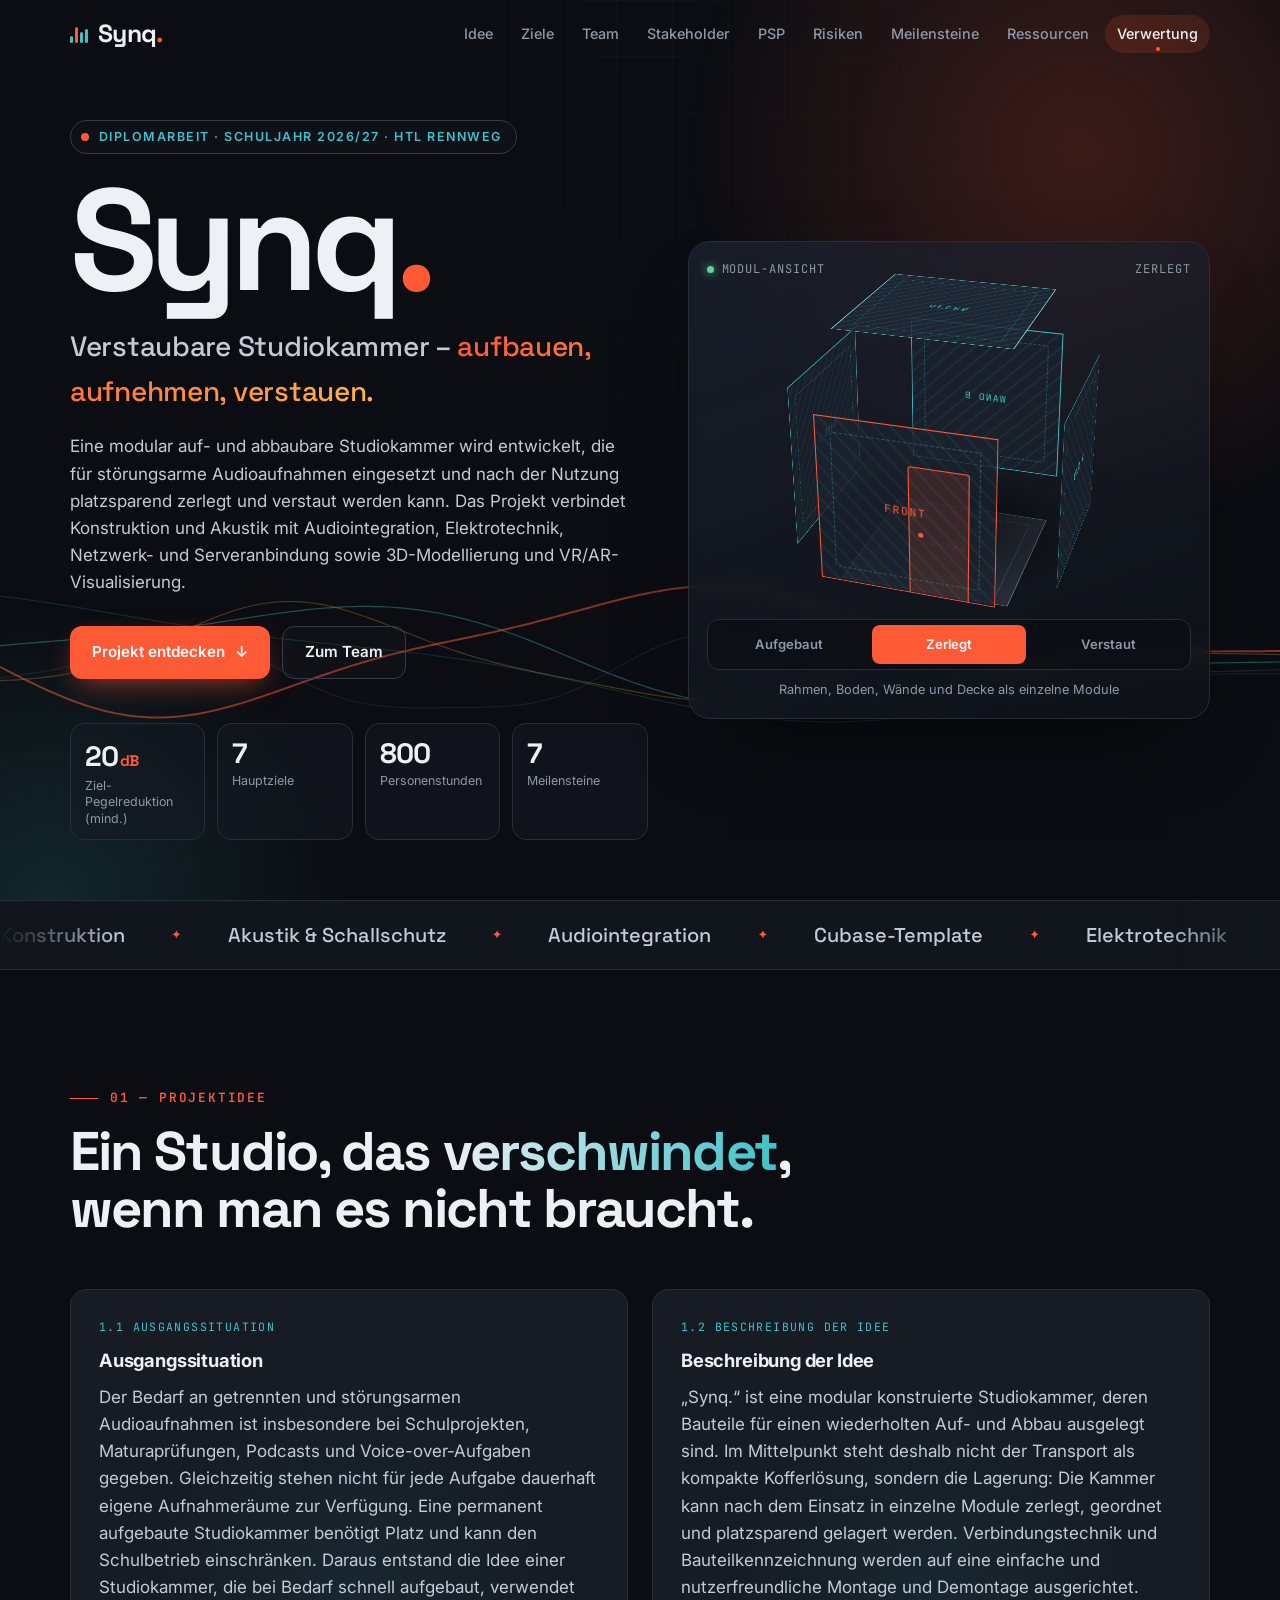
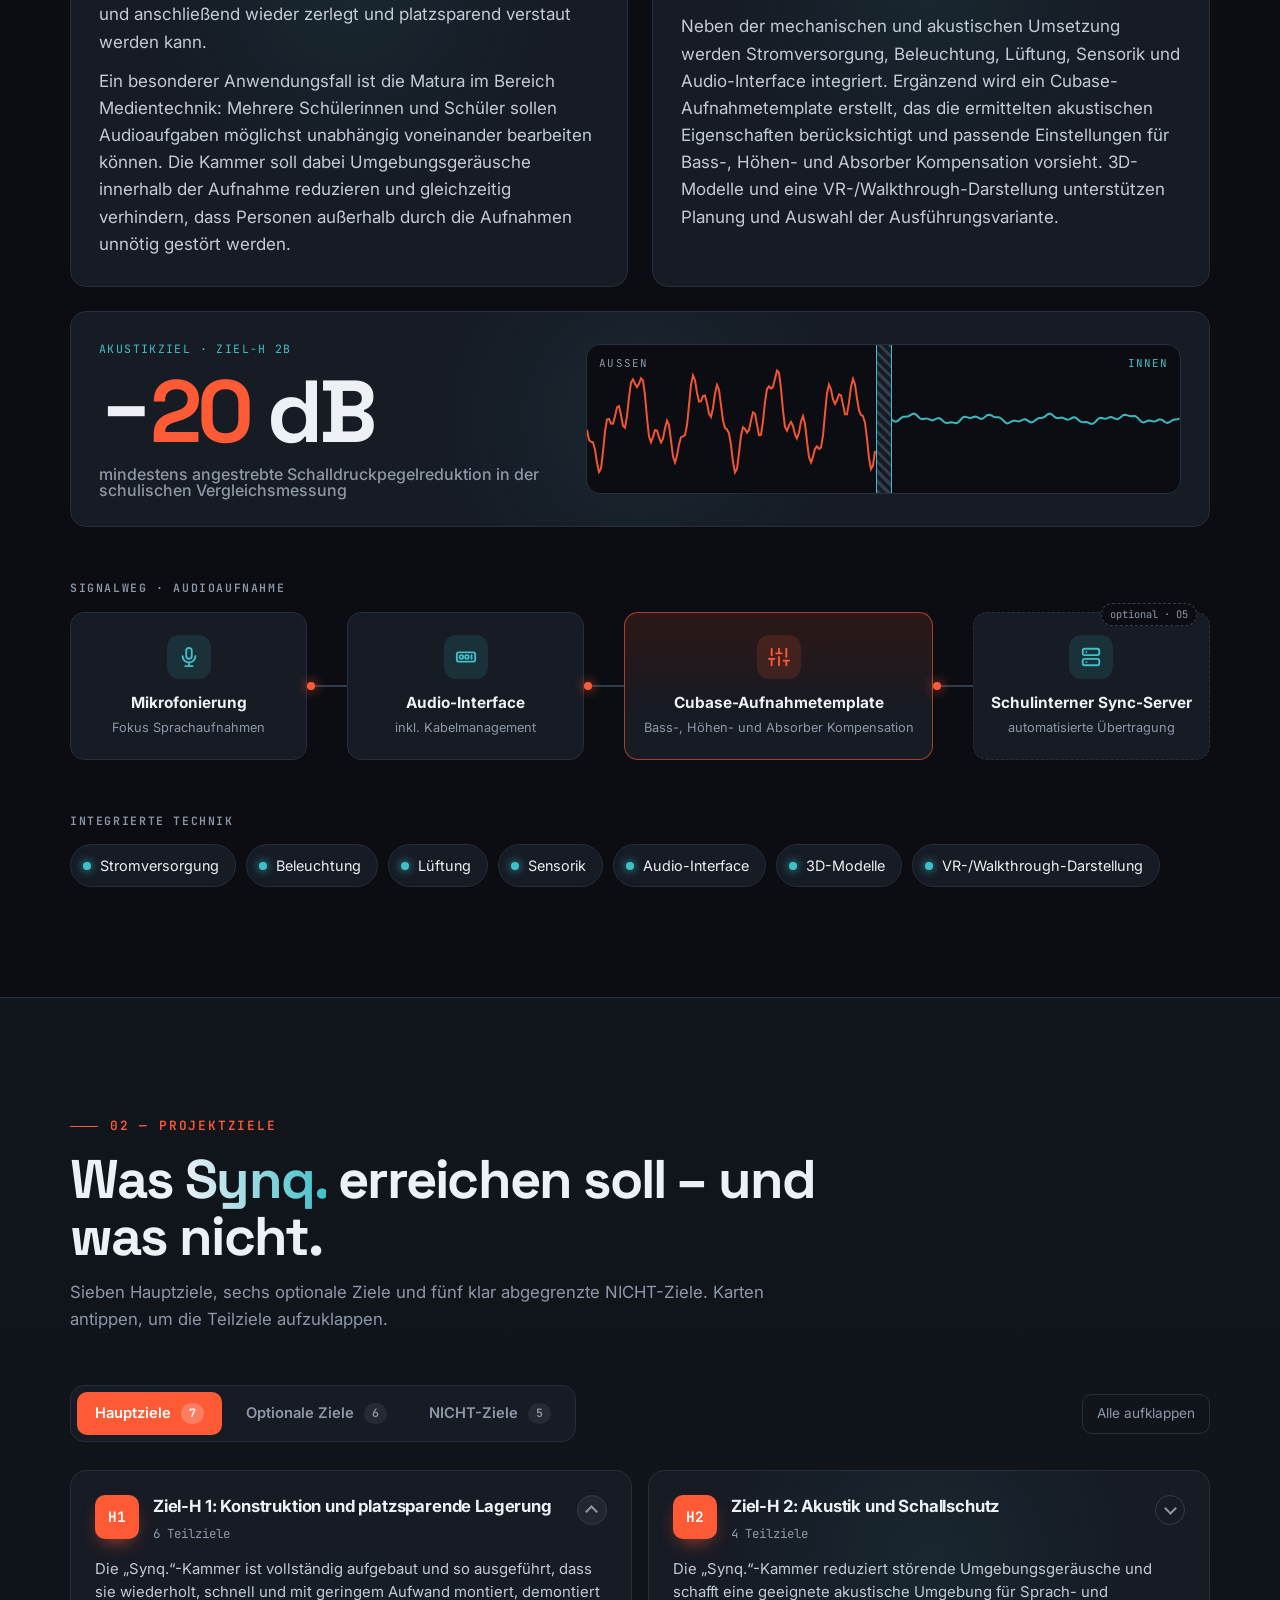
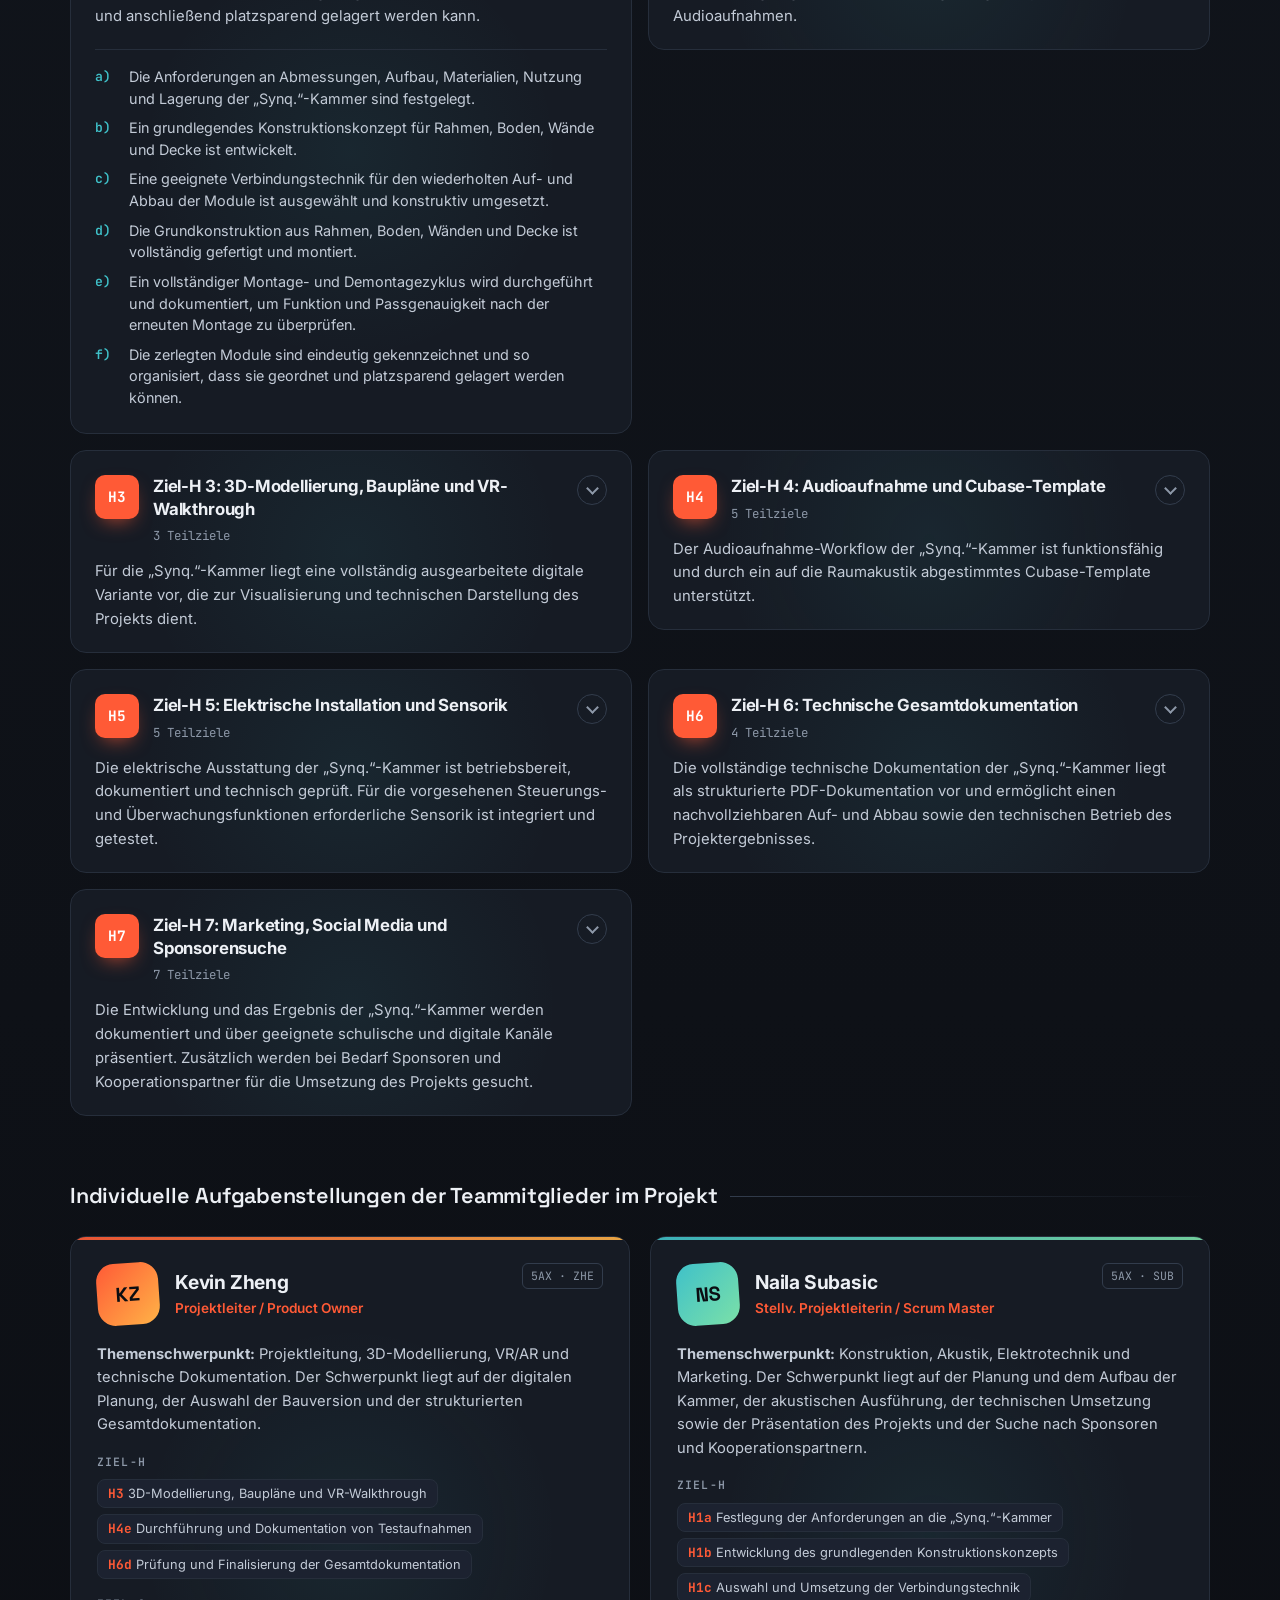
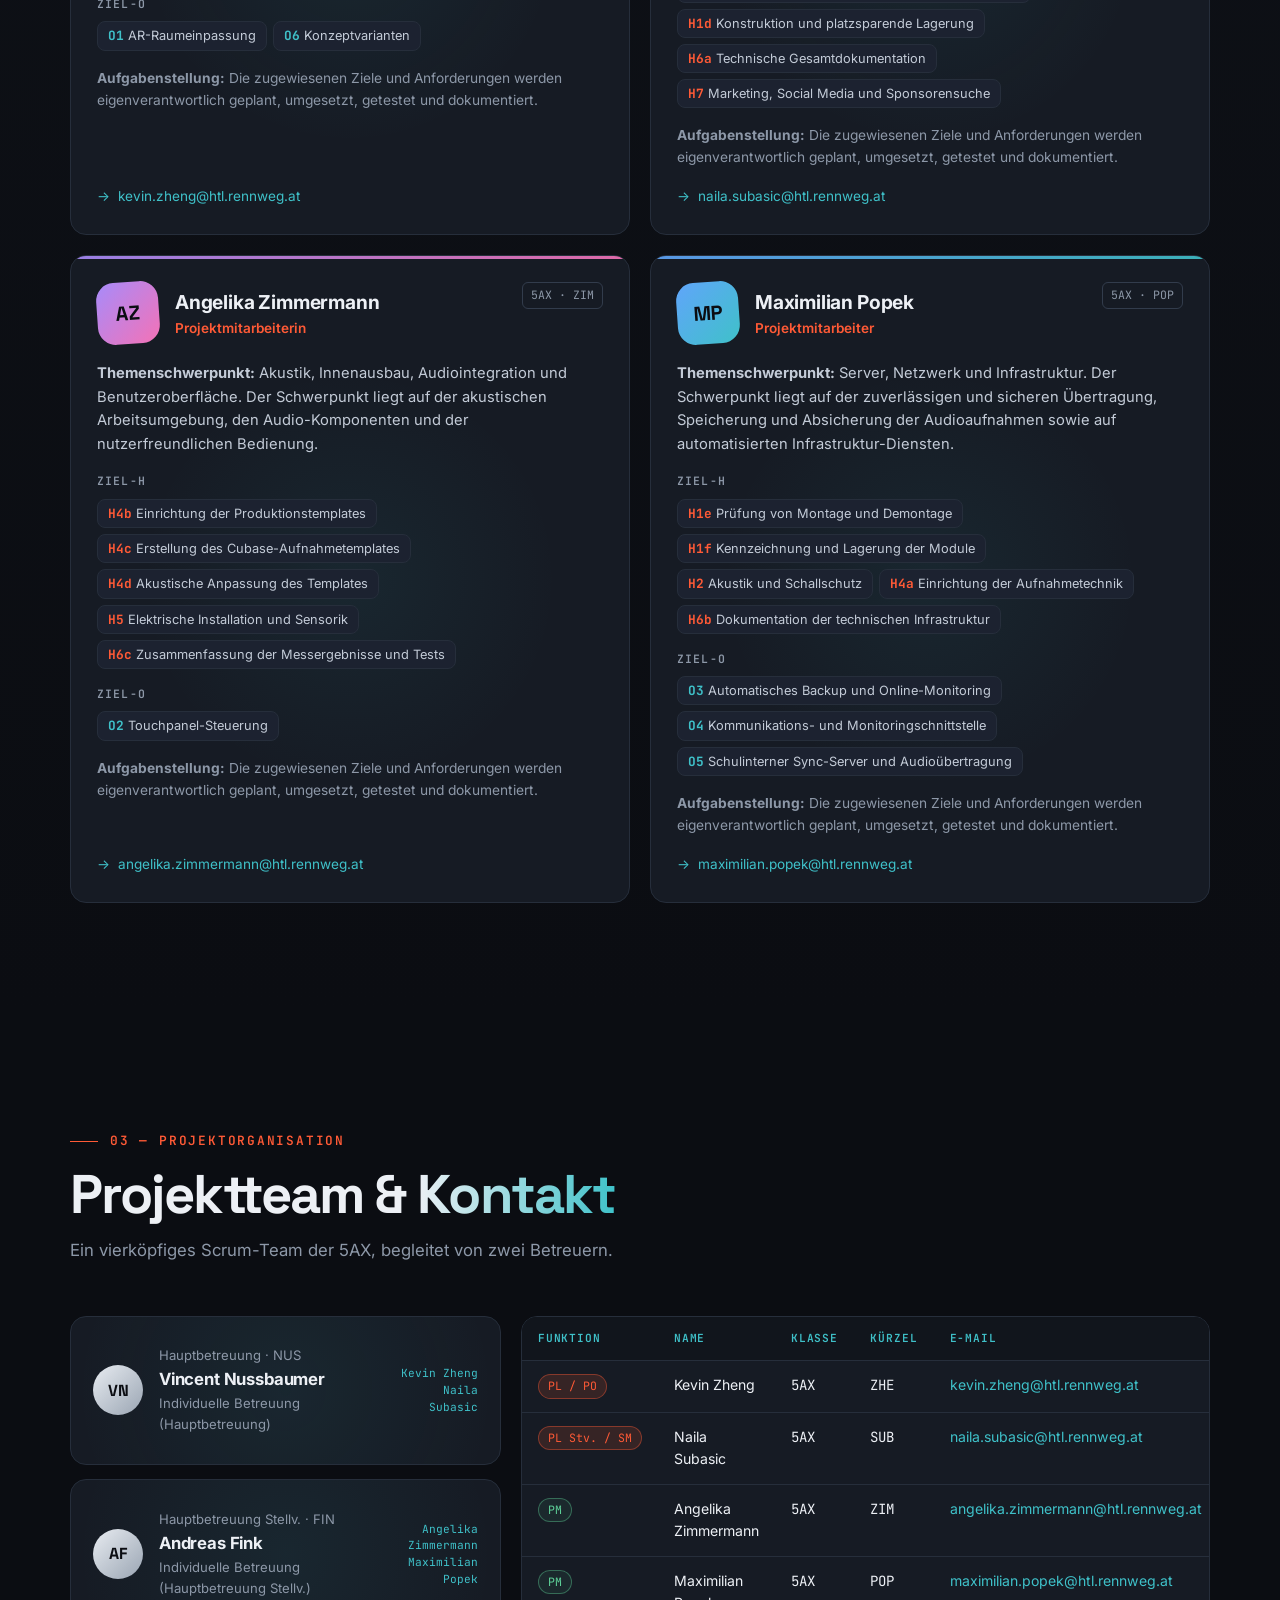
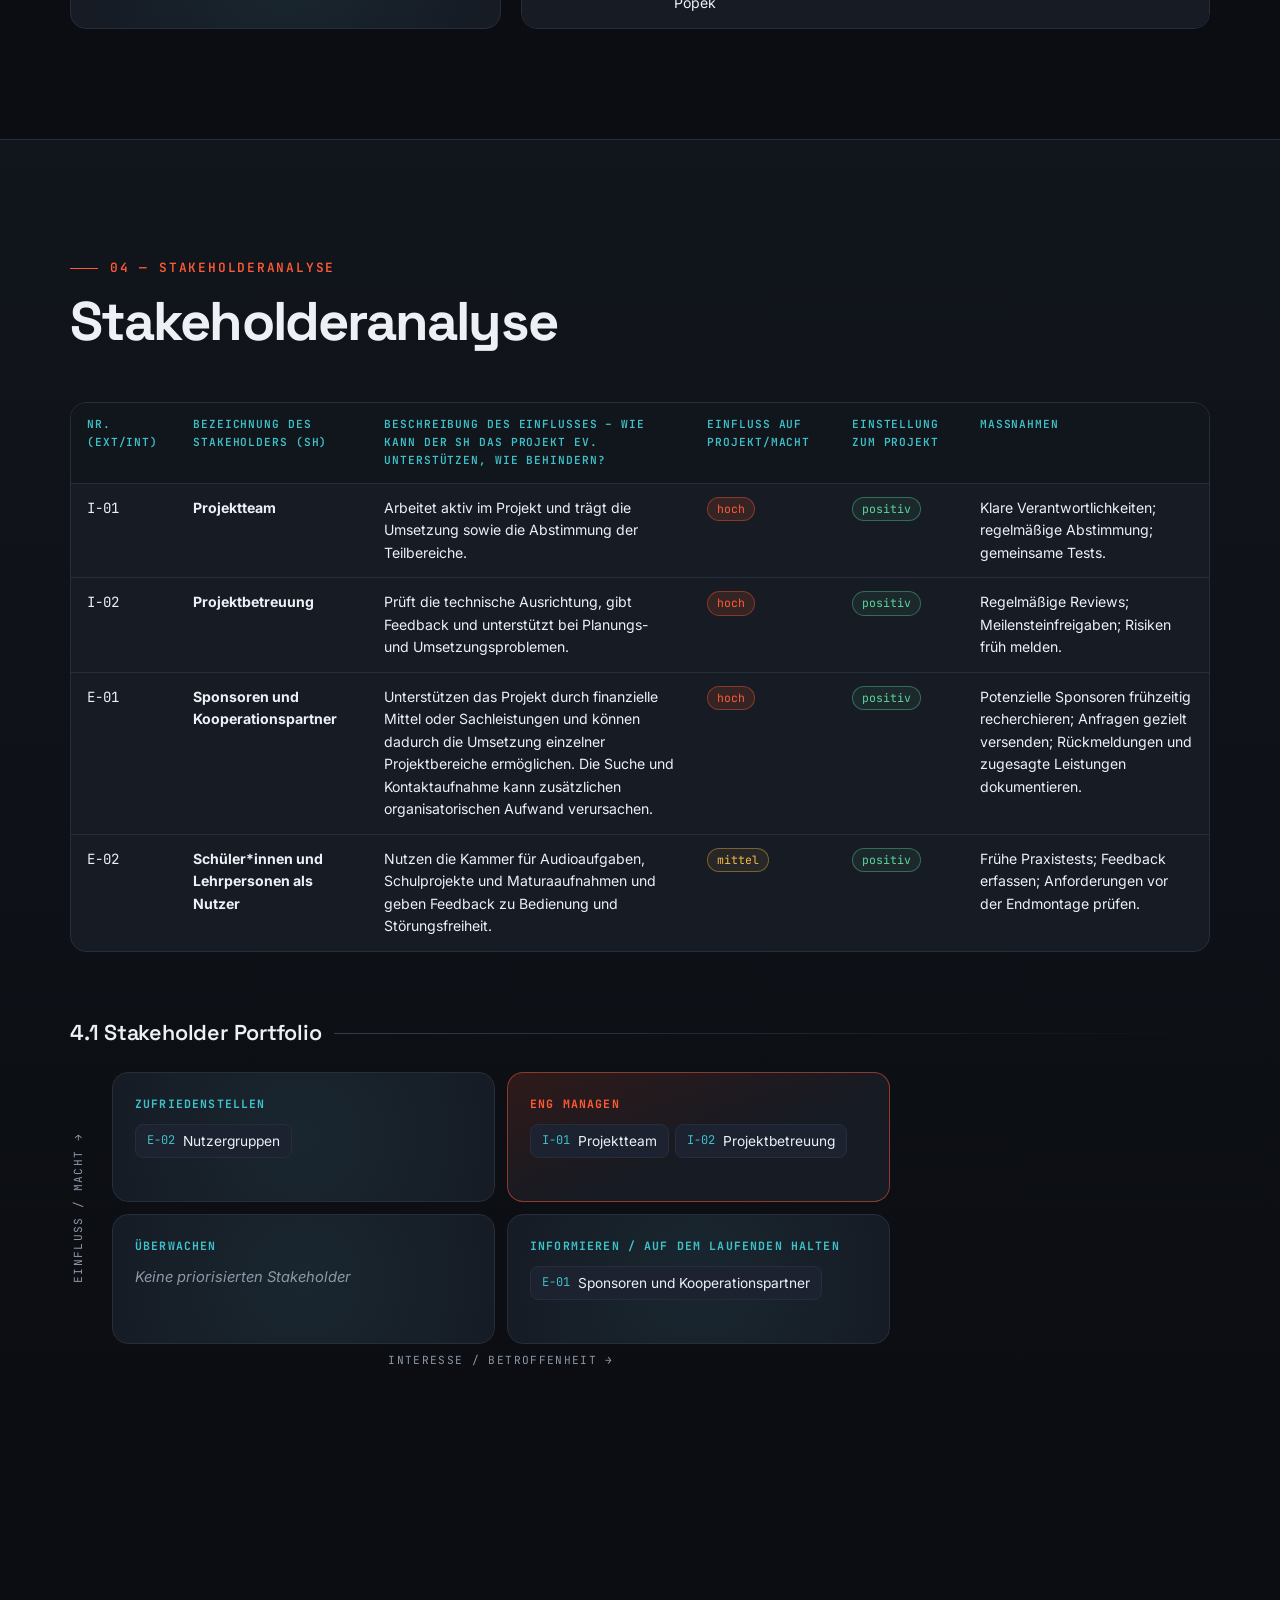
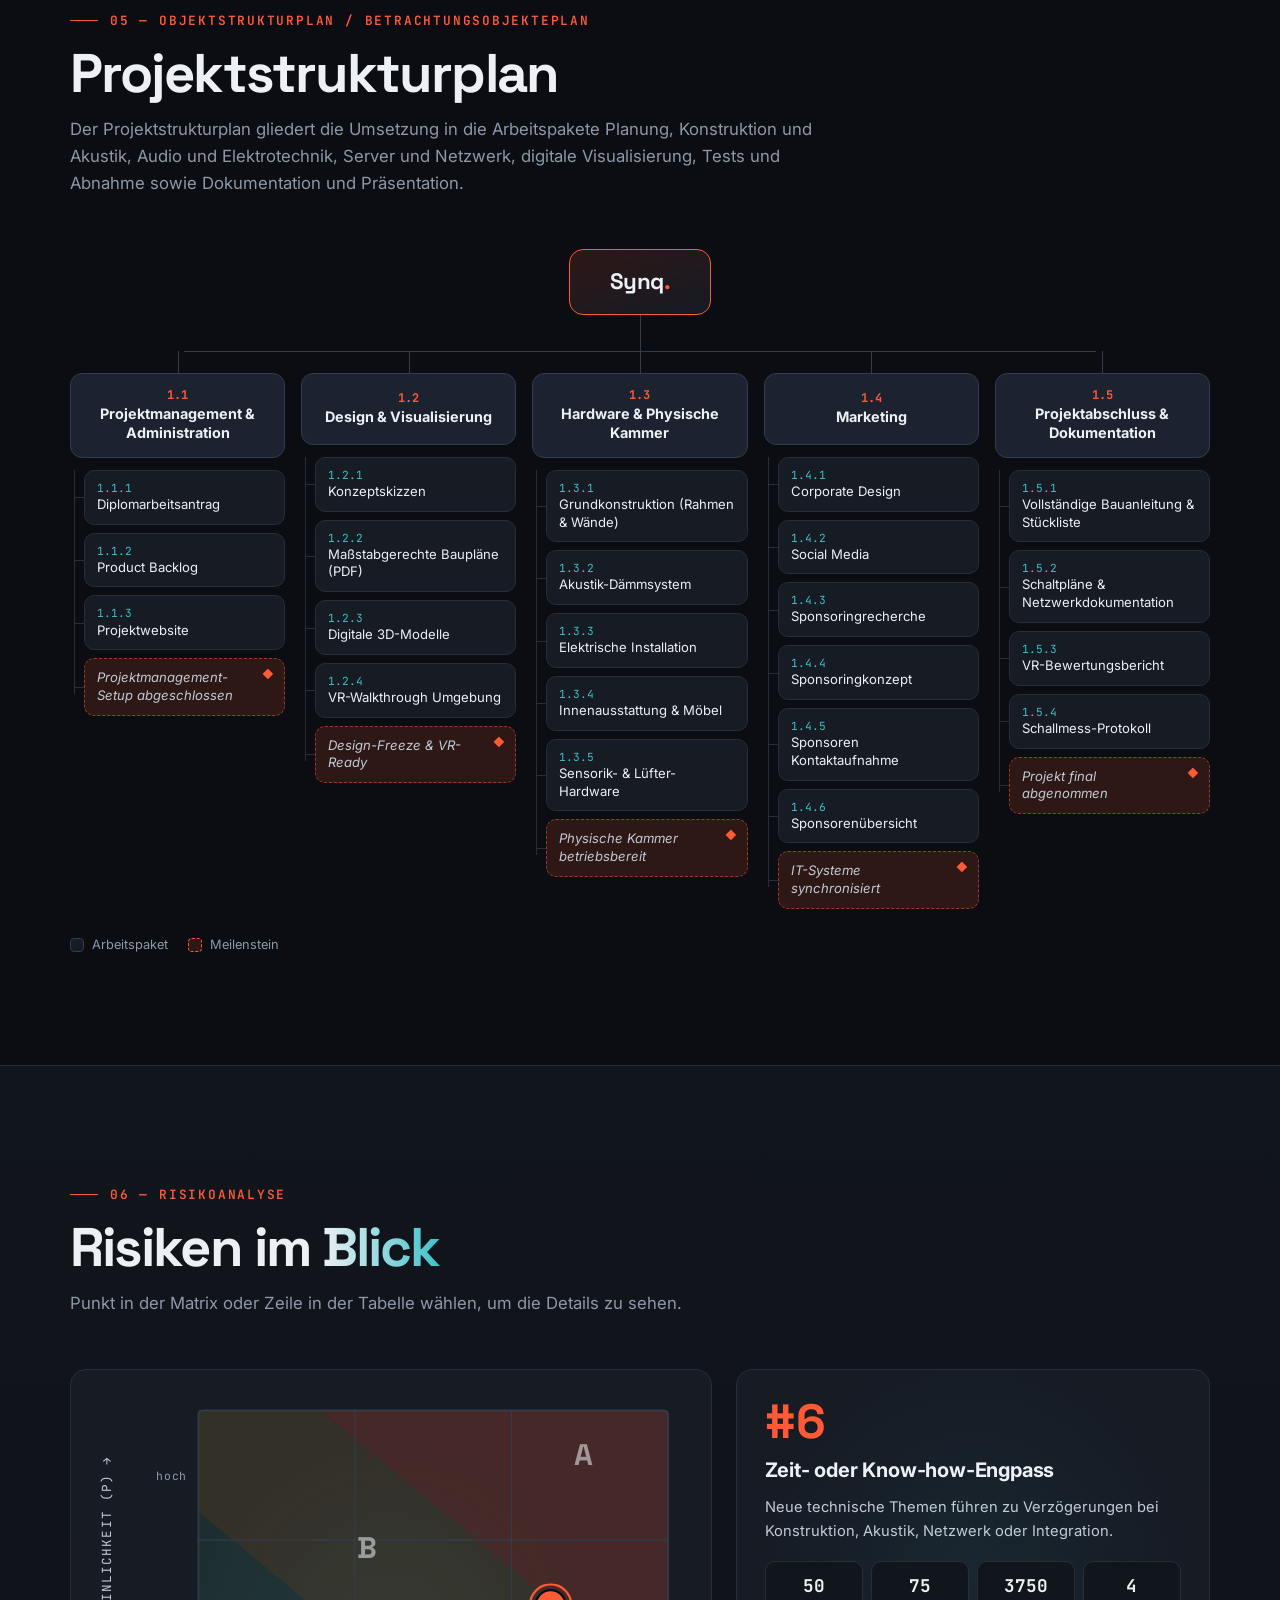
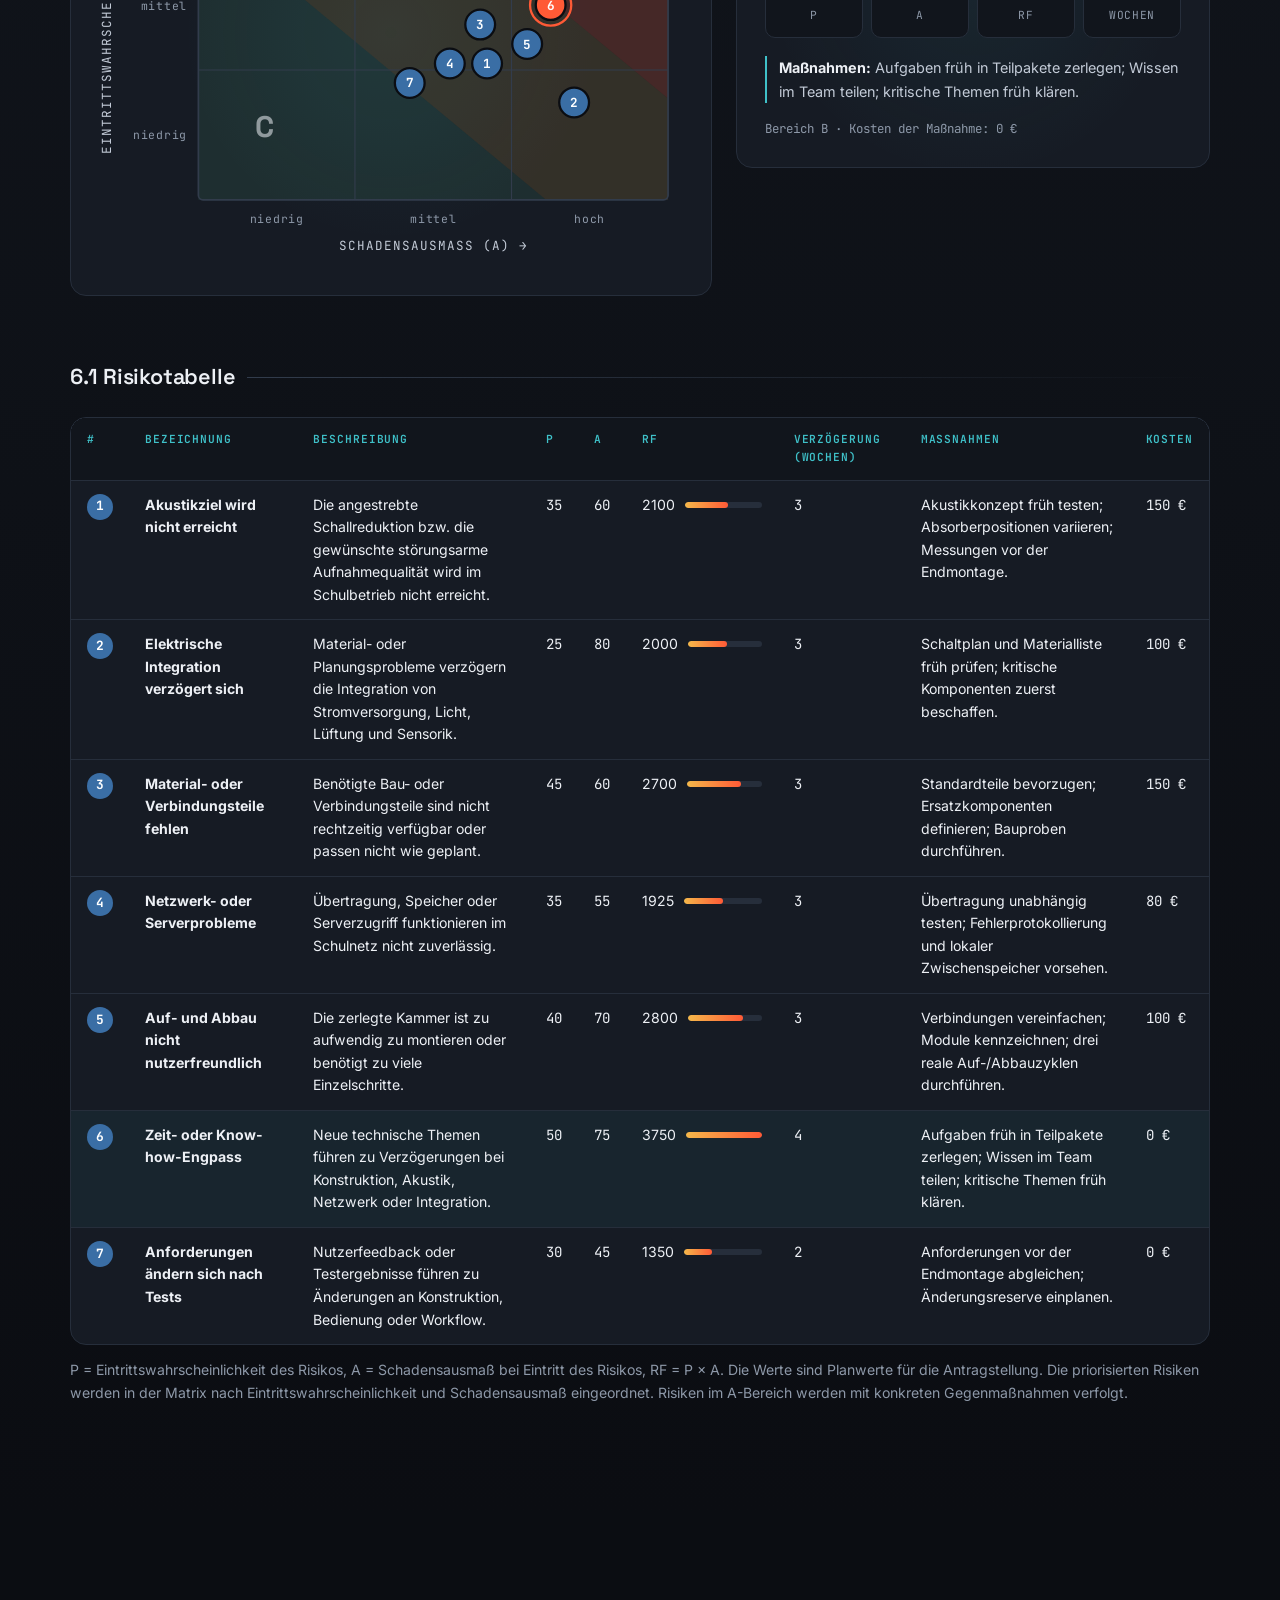
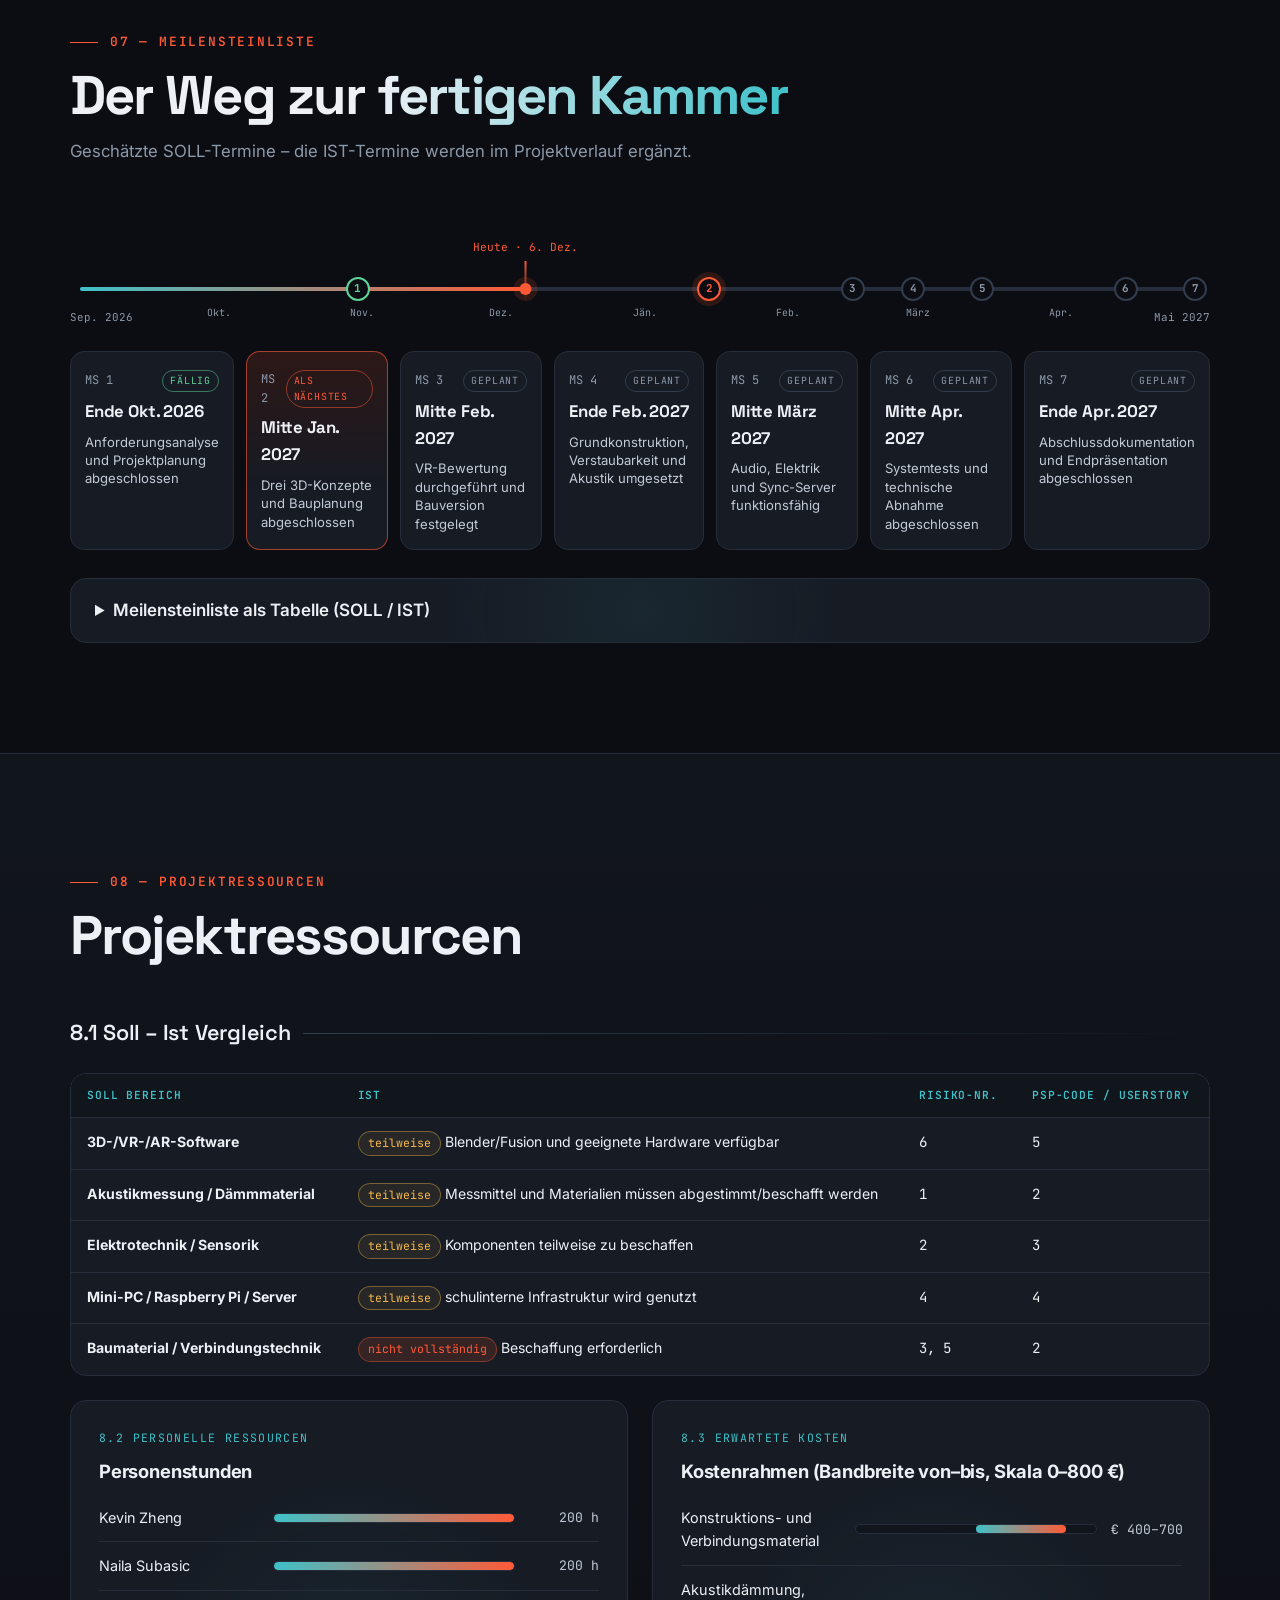
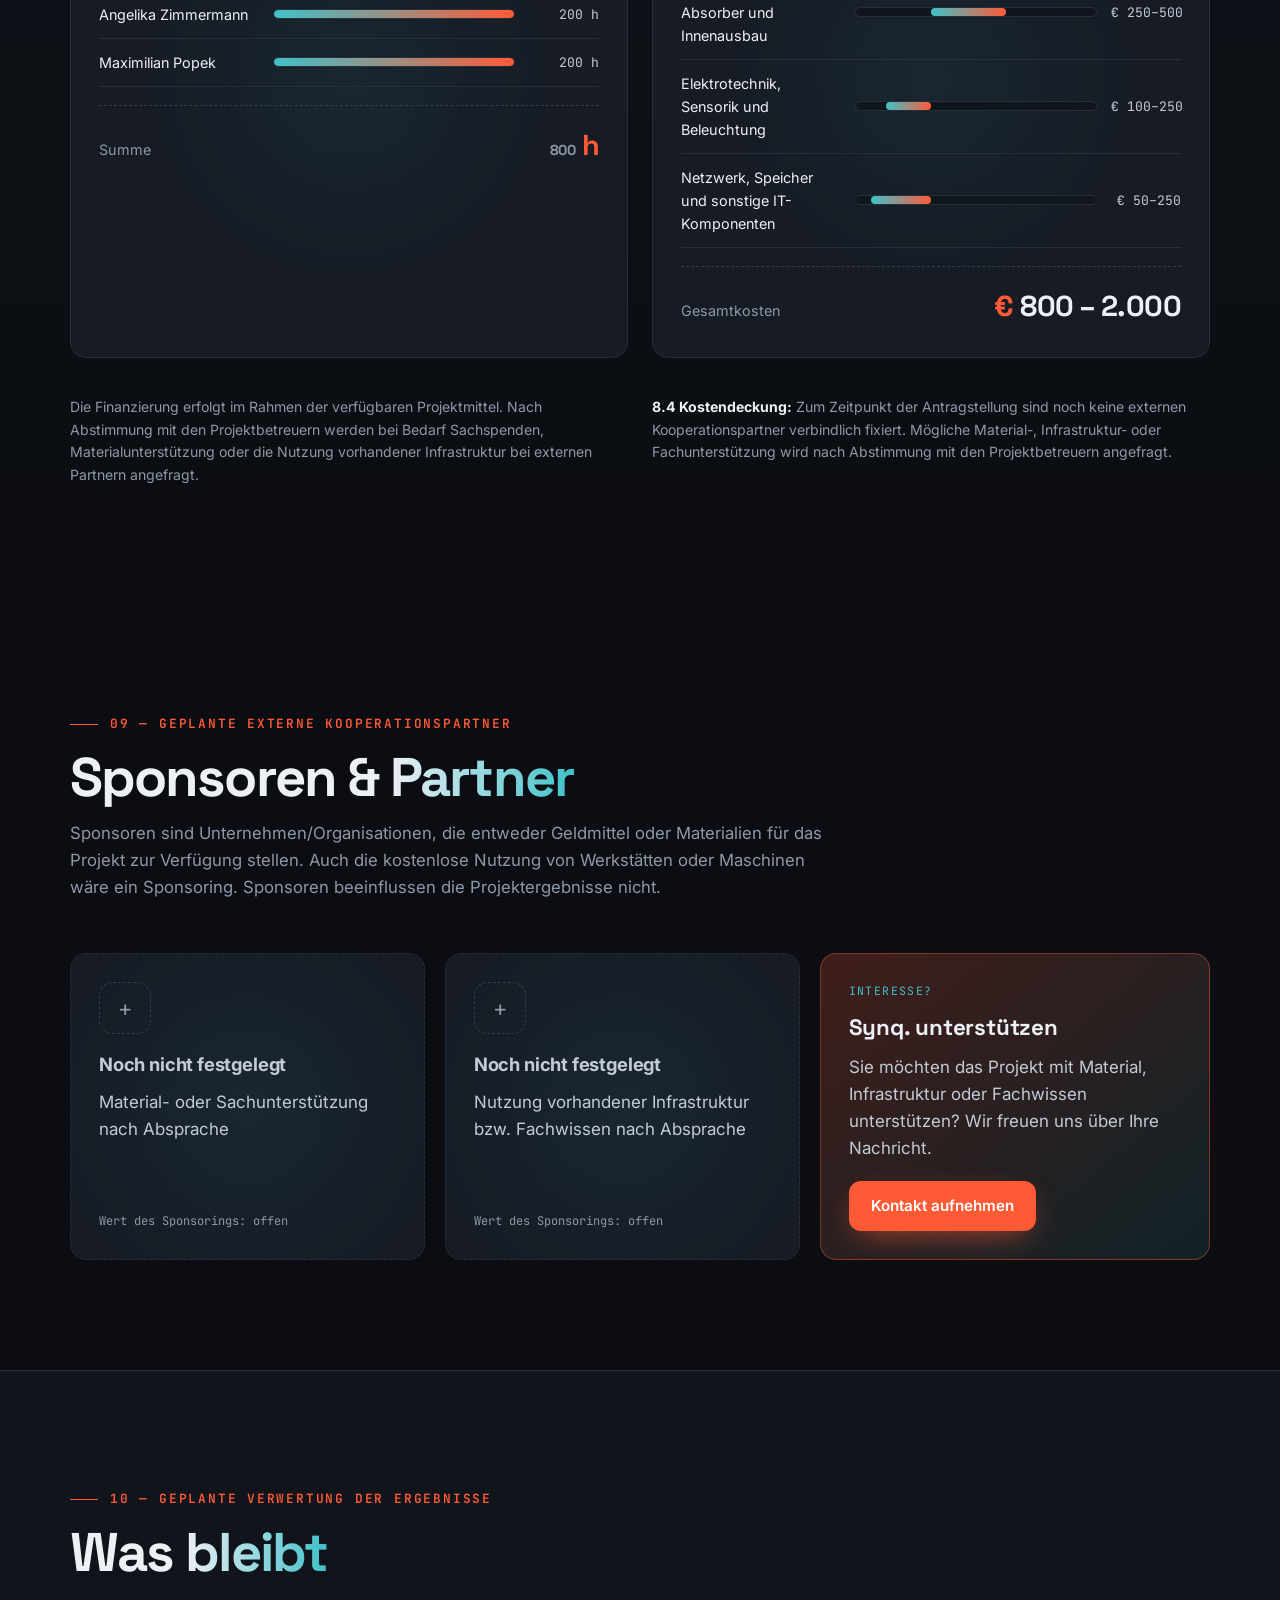
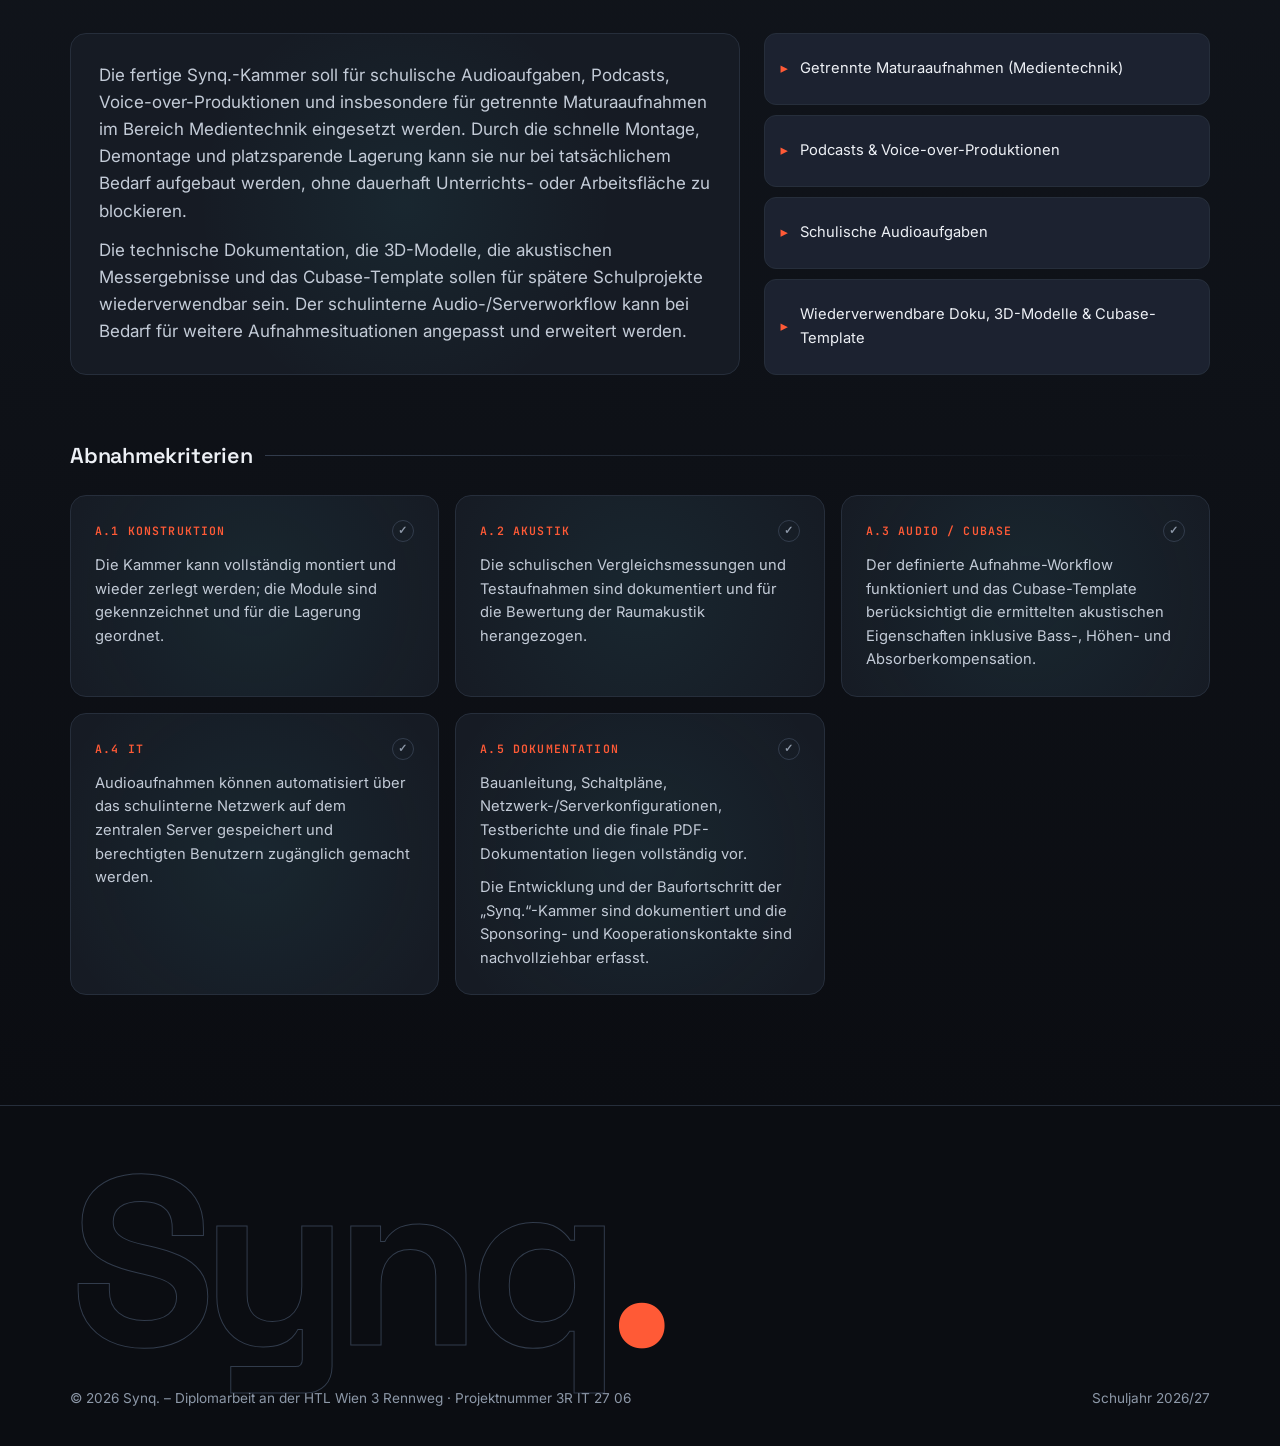
==== commit 41d4fccd: "Webseite aktualisiert und verfeinert" ====
--- a/index.html
+++ b/index.html
@@ -5,121 +5,295 @@
   <meta name="viewport" content="width=device-width, initial-scale=1.0">
   <title>Synq. – Verstaubare Studiokammer</title>
   <meta name="description" content="Eine modular auf- und abbaubare Studiokammer wird entwickelt, die für störungsarme Audioaufnahmen eingesetzt und nach der Nutzung platzsparend zerlegt und verstaut werden kann. Das Projekt verbindet Konstruktion und Akustik mit Audiointegration, Elektrotechnik, Netzwerk- und Serveranbindung sowie 3D-Modellierung und VR/AR-Visualisierung.">
+  <meta name="theme-color" content="#0b0d12">
+  <meta property="og:title" content="Synq. – Verstaubare Studiokammer">
+  <meta property="og:description" content="Diplomarbeit 2026/27 an der HTL Rennweg: eine modulare Studiokammer, die schnell aufgebaut und platzsparend verstaut werden kann.">
+  <link rel="icon" href="data:image/svg+xml,%3Csvg xmlns='http://www.w3.org/2000/svg' viewBox='0 0 32 32'%3E%3Crect width='32' height='32' rx='8' fill='%230b0d12'/%3E%3Cg fill='%23ff5a36'%3E%3Crect x='7' y='13' width='3' height='9' rx='1.5'/%3E%3Crect x='12.5' y='8' width='3' height='17' rx='1.5'/%3E%3Crect x='18' y='11' width='3' height='12' rx='1.5'/%3E%3C/g%3E%3Ccircle cx='24.5' cy='22' r='2' fill='%233fc1c9'/%3E%3C/svg%3E">
   <link rel="preconnect" href="https://fonts.googleapis.com">
   <link rel="preconnect" href="https://fonts.gstatic.com" crossorigin>
-  <link href="https://fonts.googleapis.com/css2?family=Inter:wght@400;500;600;700;800&display=swap" rel="stylesheet">
+  <link href="https://fonts.googleapis.com/css2?family=Inter:wght@400;500;600;700&family=Space+Grotesk:wght@500;600;700&family=JetBrains+Mono:wght@500;600;700&display=swap" rel="stylesheet">
   <link rel="stylesheet" href="style.css">
 </head>
 <body>
+<a class="skip" href="#idee">Zum Inhalt springen</a>
+<div class="progress" aria-hidden="true"></div>
+
 <header class="nav"><div class="wrap">
-  <a href="#top" class="logo">Synq<span>.</span></a>
-  <nav><ul><li><a href="#idee">Projektidee</a></li><li><a href="#ziele">Ziele</a></li><li><a href="#team">Team &amp; Kontakt</a></li><li><a href="#stakeholder">Stakeholder</a></li><li><a href="#risiken">Risiken</a></li><li><a href="#ressourcen">Ressourcen</a></li><li><a href="#verwertung">Verwertung</a></li></ul></nav>
+  <a href="#top" class="logo" aria-label="Synq. – zum Seitenanfang"><span class="eq" aria-hidden="true"><i></i><i></i><i></i><i></i></span><b style="font-weight:inherit">Synq<span>.</span></b></a>
+  <nav id="menu"><ul>
+    <li><a href="#idee">Idee</a></li>
+    <li><a href="#ziele">Ziele</a></li>
+    <li><a href="#team">Team</a></li>
+    <li><a href="#stakeholder">Stakeholder</a></li>
+    <li><a href="#psp">PSP</a></li>
+    <li><a href="#risiken">Risiken</a></li>
+    <li><a href="#meilensteine">Meilensteine</a></li>
+    <li><a href="#ressourcen">Ressourcen</a></li>
+    <li><a href="#verwertung">Verwertung</a></li>
+  </ul></nav>
+  <button class="burger" aria-label="Menü öffnen" aria-expanded="false" aria-controls="menu"><span></span></button>
 </div></header>
+
 <main id="top">
-<div class="hero"><div class="wrap">
-  <div>
-    <span class="eyebrow">Diplomarbeit · Schuljahr 2026/27 · HTL Rennweg</span>
-    <h1>Synq<span>.</span></h1>
-    <p class="tagline">Verstaubare Studiokammer</p>
-    <p class="lead">Eine modular auf- und abbaubare Studiokammer wird entwickelt, die für störungsarme Audioaufnahmen eingesetzt und nach der Nutzung platzsparend zerlegt und verstaut werden kann. Das Projekt verbindet Konstruktion und Akustik mit Audiointegration, Elektrotechnik, Netzwerk- und Serveranbindung sowie 3D-Modellierung und VR/AR-Visualisierung.</p>
-  </div>
-  <figure class="visual"><svg viewBox="90 20 380 400" role="img" aria-label="Explosionsdarstellung der modularen Synq.-Kammer mit Rahmen, Boden, Wänden und Decke">
-      <polygon class="m-wall b" points="292.9,231.0 422.8,306.0 422.8,136.0 292.9,61.0"/>
-      <polygon class="m-wall l" points="227.1,231.0 123.2,291.0 123.2,121.0 227.1,61.0"/>
-      <polygon class="m-floor" points="260.0,260.0 389.9,335.0 286.0,395.0 156.1,320.0"/>
-      <polygon class="m-wall r" points="422.8,344.0 318.9,404.0 318.9,234.0 422.8,174.0"/>
-      <polygon class="m-wall f" points="123.2,329.0 253.1,404.0 253.1,234.0 123.2,159.0"/>
-      <polygon class="m-door" points="194.6,370.2 240.1,396.5 240.1,257.1 194.6,230.8"/>
-      <polygon class="m-roof" points="260.0,35.0 389.9,110.0 286.0,170.0 156.1,95.0"/>
-      <path class="m-arrow" d="M273 130 v40 m-5 -8 l5 8 l5 -8"/>
-      <text class="m-label" x="262" y="106">Decke</text>
-      <text class="m-label" x="352" y="292">Wand</text>
-      <text class="m-label" x="203" y="320">Tür</text>
-      <text class="m-label" x="256" y="345">Boden</text>
-    </svg><figcaption>Explosionsdarstellung (schematisch)</figcaption></figure>
+<!-- ===================== HERO ===================== -->
+<div class="hero">
+  <canvas id="waves" aria-hidden="true"></canvas>
+  <div class="wrap">
+    <div>
+      <span class="eyebrow fade-up"><span class="dot"></span>Diplomarbeit · Schuljahr 2026/27 · HTL Rennweg</span>
+      <h1 aria-label="Synq."><span class="ch">S</span><span class="ch">y</span><span class="ch">n</span><span class="ch">q</span><span class="ch">.</span></h1>
+      <p class="tagline fade-up d1">Verstaubare Studiokammer – <em>aufbauen, aufnehmen, verstauen.</em></p>
+      <p class="lead fade-up d2">Eine modular auf- und abbaubare Studiokammer wird entwickelt, die für störungsarme Audioaufnahmen eingesetzt und nach der Nutzung platzsparend zerlegt und verstaut werden kann. Das Projekt verbindet Konstruktion und Akustik mit Audiointegration, Elektrotechnik, Netzwerk- und Serveranbindung sowie 3D-Modellierung und VR/AR-Visualisierung.</p>
+      <div class="actions fade-up d3">
+        <a class="btn btn-primary" href="#idee">Projekt entdecken <span aria-hidden="true">↓</span></a>
+        <a class="btn btn-ghost" href="#team">Zum Team</a>
+      </div>
+      <div class="stats fade-up d4">
+        <div class="stat"><b><span data-count="20">20</span><small>dB</small></b><span>Ziel-Pegelreduktion (mind.)</span></div>
+        <div class="stat"><b data-count="7">7</b><span>Hauptziele</span></div>
+        <div class="stat"><b data-count="800">800</b><span>Personenstunden</span></div>
+        <div class="stat"><b data-count="7">7</b><span>Meilensteine</span></div>
+      </div>
+    </div>
+    <figure class="chamber-card fade-up d2" aria-label="Interaktives 3D-Modell der Synq.-Kammer">
+      <div class="chamber-top"><span class="live">Modul-Ansicht</span><span id="chamberState">aufgebaut</span></div>
+      <div class="stage" id="stage">
+        <div class="scene" id="scene">
+          <div class="shadow"></div>
+          <div class="face floor" style="--i:0">Boden</div>
+          <div class="face back" style="--i:1">Wand B</div>
+          <div class="face left" style="--i:2">Wand L</div>
+          <div class="face right" style="--i:3">Wand R</div>
+          <div class="face front" style="--i:4"><span class="door"></span>Front</div>
+          <div class="face roof" style="--i:5">Decke</div>
+        </div>
+      </div>
+      <div class="chamber-controls" role="group" aria-label="Zustand der Kammer">
+        <button type="button" data-state="built" aria-pressed="true">Aufgebaut</button>
+        <button type="button" data-state="exploded" aria-pressed="false">Zerlegt</button>
+        <button type="button" data-state="stored" aria-pressed="false">Verstaut</button>
+      </div>
+      <figcaption class="chamber-caption" id="chamberCaption">Ziehen zum Drehen · schematische Darstellung</figcaption>
+    </figure>
+  </div>
+  <div class="scroll-cue" aria-hidden="true">Scroll</div>
+</div>
+
+<div class="marquee" aria-hidden="true"><div class="marquee-track">
+  <span>Konstruktion</span><span>Akustik &amp; Schallschutz</span><span>Audiointegration</span><span>Cubase-Template</span><span>Elektrotechnik</span><span>Sensorik</span><span>Netzwerk &amp; Server</span><span>3D-Modellierung</span><span>VR / AR</span><span>Marketing</span>
+  <span>Konstruktion</span><span>Akustik &amp; Schallschutz</span><span>Audiointegration</span><span>Cubase-Template</span><span>Elektrotechnik</span><span>Sensorik</span><span>Netzwerk &amp; Server</span><span>3D-Modellierung</span><span>VR / AR</span><span>Marketing</span>
 </div></div>
 
+<!-- ===================== 1 IDEE ===================== -->
 <section id="idee"><div class="wrap">
-<div class="section-head"><span class="num">1 — PROJEKTIDEE</span><h2>Projektidee</h2></div>
-<div class="grid-2">
-<div class="card"><h3>Ausgangssituation</h3><p>Der Bedarf an getrennten und störungsarmen Audioaufnahmen ist insbesondere bei Schulprojekten, Maturaprüfungen, Podcasts und Voice-over-Aufgaben gegeben. Gleichzeitig stehen nicht für jede Aufgabe dauerhaft eigene Aufnahmeräume zur Verfügung. Eine permanent aufgebaute Studiokammer benötigt Platz und kann den Schulbetrieb einschränken. Daraus entstand die Idee einer Studiokammer, die bei Bedarf schnell aufgebaut, verwendet und anschließend wieder zerlegt und platzsparend verstaut werden kann.</p><p>Ein besonderer Anwendungsfall ist die Matura im Bereich Medientechnik: Mehrere Schülerinnen und Schüler sollen Audioaufgaben möglichst unabhängig voneinander bearbeiten können. Die Kammer soll dabei Umgebungsgeräusche innerhalb der Aufnahme reduzieren und gleichzeitig verhindern, dass Personen außerhalb durch die Aufnahmen unnötig gestört werden.</p></div>
-<div class="card"><h3>Beschreibung der Idee</h3><p>„Synq.“ ist eine modular konstruierte Studiokammer, deren Bauteile für einen wiederholten Auf- und Abbau ausgelegt sind. Im Mittelpunkt steht deshalb nicht der Transport als kompakte Kofferlösung, sondern die Lagerung: Die Kammer kann nach dem Einsatz in einzelne Module zerlegt, geordnet und platzsparend gelagert werden. Verbindungstechnik und Bauteilkennzeichnung werden auf eine einfache und nutzerfreundliche Montage und Demontage ausgerichtet.</p><p>Neben der mechanischen und akustischen Umsetzung werden Stromversorgung, Beleuchtung, Lüftung, Sensorik und Audio-Interface integriert. Ergänzend wird ein Cubase-Aufnahmetemplate erstellt, das die ermittelten akustischen Eigenschaften berücksichtigt und passende Einstellungen für Bass-, Höhen- und Absorber Kompensation vorsieht. 3D-Modelle und eine VR-/Walkthrough-Darstellung unterstützen Planung und Auswahl der Ausführungsvariante.</p></div>
-</div>
-<div class="zone">Visualisierung: Audioaufnahme</div>
-<div class="flow">
-<div class="node"><div class="ico">◉</div><b>Mikrofonierung</b></div><div class="arrow">→</div>
-<div class="node"><div class="ico">▤</div><b>Audio-Interface</b></div><div class="arrow">→</div>
-<div class="node hl"><div class="ico">▣</div><b>Cubase-Aufnahmetemplate</b><small>Bass-, Höhen- und Absorber Kompensation</small></div><div class="arrow">→</div>
-<div class="node dashed"><div class="ico">▦</div><b>Schulinterner Sync-Server</b><small>optional (Ziel-O 5)</small></div>
-</div>
-<div class="zone">Visualisierung: integrierte Technik</div>
-<div class="chips"><div class="chip">Stromversorgung</div><div class="chip">Beleuchtung</div><div class="chip">Lüftung</div><div class="chip">Sensorik</div><div class="chip">Audio-Interface</div><div class="chip">3D-Modelle</div><div class="chip">VR-/Walkthrough-Darstellung</div></div>
-</div></section>
-
+  <div class="section-head" data-reveal><span class="num">01 — PROJEKTIDEE</span><h2>Ein Studio, das <span class="grad">verschwindet</span>, wenn man es nicht braucht.</h2></div>
+  <div class="grid-2">
+    <div class="card" data-reveal><span class="kicker">1.1 Ausgangssituation</span><h3>Ausgangssituation</h3><p>Der Bedarf an getrennten und störungsarmen Audioaufnahmen ist insbesondere bei Schulprojekten, Maturaprüfungen, Podcasts und Voice-over-Aufgaben gegeben. Gleichzeitig stehen nicht für jede Aufgabe dauerhaft eigene Aufnahmeräume zur Verfügung. Eine permanent aufgebaute Studiokammer benötigt Platz und kann den Schulbetrieb einschränken. Daraus entstand die Idee einer Studiokammer, die bei Bedarf schnell aufgebaut, verwendet und anschließend wieder zerlegt und platzsparend verstaut werden kann.</p><p>Ein besonderer Anwendungsfall ist die Matura im Bereich Medientechnik: Mehrere Schülerinnen und Schüler sollen Audioaufgaben möglichst unabhängig voneinander bearbeiten können. Die Kammer soll dabei Umgebungsgeräusche innerhalb der Aufnahme reduzieren und gleichzeitig verhindern, dass Personen außerhalb durch die Aufnahmen unnötig gestört werden.</p></div>
+    <div class="card" data-reveal style="--d:1"><span class="kicker">1.2 Beschreibung der Idee</span><h3>Beschreibung der Idee</h3><p>„Synq.“ ist eine modular konstruierte Studiokammer, deren Bauteile für einen wiederholten Auf- und Abbau ausgelegt sind. Im Mittelpunkt steht deshalb nicht der Transport als kompakte Kofferlösung, sondern die Lagerung: Die Kammer kann nach dem Einsatz in einzelne Module zerlegt, geordnet und platzsparend gelagert werden. Verbindungstechnik und Bauteilkennzeichnung werden auf eine einfache und nutzerfreundliche Montage und Demontage ausgerichtet.</p><p>Neben der mechanischen und akustischen Umsetzung werden Stromversorgung, Beleuchtung, Lüftung, Sensorik und Audio-Interface integriert. Ergänzend wird ein Cubase-Aufnahmetemplate erstellt, das die ermittelten akustischen Eigenschaften berücksichtigt und passende Einstellungen für Bass-, Höhen- und Absorber Kompensation vorsieht. 3D-Modelle und eine VR-/Walkthrough-Darstellung unterstützen Planung und Auswahl der Ausführungsvariante.</p></div>
+  </div>
+
+  <div class="card db-card" data-reveal>
+    <div>
+      <span class="kicker">Akustikziel · Ziel-H 2b</span>
+      <div class="db-big">−<span data-count="20">20</span> dB<small>mindestens angestrebte Schalldruckpegelreduktion in der schulischen Vergleichsmessung</small></div>
+    </div>
+    <div class="db-viz"><canvas id="dbViz" aria-hidden="true"></canvas><span class="wall" aria-hidden="true"></span><span class="lbl l">außen</span><span class="lbl r">innen</span></div>
+  </div>
+
+  <div class="zone" data-reveal>Signalweg · Audioaufnahme</div>
+  <div class="flow" data-reveal>
+    <div class="node"><div class="ico"><svg viewBox="0 0 24 24" fill="none" stroke="currentColor" stroke-width="2" stroke-linecap="round"><rect x="9" y="2" width="6" height="12" rx="3"/><path d="M5 11a7 7 0 0 0 14 0M12 18v4M8 22h8"/></svg></div><b>Mikrofonierung</b><small>Fokus Sprachaufnahmen</small></div>
+    <div class="wire"></div>
+    <div class="node"><div class="ico"><svg viewBox="0 0 24 24" fill="none" stroke="currentColor" stroke-width="2" stroke-linecap="round"><rect x="2" y="7" width="20" height="10" rx="2"/><circle cx="7" cy="12" r="2"/><circle cx="13" cy="12" r="2"/><path d="M18 10v4"/></svg></div><b>Audio-Interface</b><small>inkl. Kabelmanagement</small></div>
+    <div class="wire"></div>
+    <div class="node hl"><div class="ico"><svg viewBox="0 0 24 24" fill="none" stroke="currentColor" stroke-width="2" stroke-linecap="round"><path d="M4 21V14M4 10V3M12 21v-9M12 8V3M20 21v-5M20 12V3M1 14h6M9 8h6M17 16h6"/></svg></div><b>Cubase-Aufnahmetemplate</b><small>Bass-, Höhen- und Absorber Kompensation</small></div>
+    <div class="wire"></div>
+    <div class="node dashed"><span class="tag-opt">optional · O5</span><div class="ico"><svg viewBox="0 0 24 24" fill="none" stroke="currentColor" stroke-width="2" stroke-linecap="round"><rect x="3" y="3" width="18" height="7" rx="2"/><rect x="3" y="14" width="18" height="7" rx="2"/><path d="M7 6.5h.01M7 17.5h.01"/></svg></div><b>Schulinterner Sync-Server</b><small>automatisierte Übertragung</small></div>
+  </div>
+
+  <div class="zone" data-reveal>Integrierte Technik</div>
+  <div class="chips" data-reveal><span class="chip">Stromversorgung</span><span class="chip">Beleuchtung</span><span class="chip">Lüftung</span><span class="chip">Sensorik</span><span class="chip">Audio-Interface</span><span class="chip">3D-Modelle</span><span class="chip">VR-/Walkthrough-Darstellung</span></div>
+</div></section>
+
+<!-- ===================== 2 ZIELE ===================== -->
 <section id="ziele" class="alt"><div class="wrap">
-<div class="section-head"><span class="num">2 — PROJEKTZIELE</span><h2>Projektziele</h2></div>
-<h3 class="sub-h first">Hauptziele</h3><div class="goals"><article class="goal "><header><span class="id">H1</span><h3>Ziel-H 1: Konstruktion und platzsparende Lagerung</h3></header><p>Die „Synq.“-Kammer ist vollständig aufgebaut und so ausgeführt, dass sie wiederholt, schnell und mit geringem Aufwand montiert, demontiert und anschließend platzsparend gelagert werden kann.</p><ul class="subs"><li>a) Die Anforderungen an Abmessungen, Aufbau, Materialien, Nutzung und Lagerung der „Synq.“-Kammer sind festgelegt.</li><li>b) Ein grundlegendes Konstruktionskonzept für Rahmen, Boden, Wände und Decke ist entwickelt.</li><li>c) Eine geeignete Verbindungstechnik für den wiederholten Auf- und Abbau der Module ist ausgewählt und konstruktiv umgesetzt.</li><li>d) Die Grundkonstruktion aus Rahmen, Boden, Wänden und Decke ist vollständig gefertigt und montiert.</li><li>e) Ein vollständiger Montage- und Demontagezyklus wird durchgeführt und dokumentiert, um Funktion und Passgenauigkeit nach der erneuten Montage zu überprüfen.</li><li>f) Die zerlegten Module sind eindeutig gekennzeichnet und so organisiert, dass sie geordnet und platzsparend gelagert werden können.</li></ul></article><article class="goal "><header><span class="id">H2</span><h3>Ziel-H 2: Akustik und Schallschutz</h3></header><p>Die „Synq.“-Kammer reduziert störende Umgebungsgeräusche und schafft eine geeignete akustische Umgebung für Sprach- und Audioaufnahmen.</p><ul class="subs"><li>a) Schalldämmende Materialien und geeignete akustische Bauteile werden ausgewählt und integriert, um die Schallübertragung sowohl von außen nach innen als auch von innen nach außen zu reduzieren.</li><li>b) Eine schulische Vergleichsmessung weist unter definierten Messbedingungen eine Schalldruckpegelreduktion von mindestens 20 dB nach. Dieser Wert wird als projektspezifischer Zielwert für eine deutlich wahrnehmbare Reduktion störender Umgebungsgeräusche festgelegt.</li><li>c) Absorber und der vorgesehene Mikrofonbereich sind so angeordnet, dass störende Schallreflexionen bei Aufnahmen reduziert werden.</li><li>d) Die für die Audioaufnahme relevanten akustischen Messergebnisse sind dokumentiert und stehen für die weitere Audio-Konfiguration zur Verfügung.</li></ul></article><article class="goal "><header><span class="id">H3</span><h3>Ziel-H 3: 3D-Modellierung, Baupläne und VR-Walkthrough</h3></header><p>Für die „Synq.“-Kammer liegt eine vollständig ausgearbeitete digitale Variante vor, die zur Visualisierung und technischen Darstellung des Projekts dient.</p><ul class="subs"><li>a) Das Kammerkonzept ist digital ausgearbeitet und in einer geeigneten 3D-Software modelliert.</li><li>b) Maßstabsgerechte Baupläne mit Draufsicht, Schnitt- und Explosionsdarstellung sind erstellt.</li><li>c) Das Kammerkonzept ist in einer VR-/Walkthrough-Umgebung dargestellt und kann virtuell betrachtet werden.</li></ul></article><article class="goal "><header><span class="id">H4</span><h3>Ziel-H 4: Audioaufnahme und Cubase-Template</h3></header><p>Der Audioaufnahme-Workflow der „Synq.“-Kammer ist funktionsfähig und durch ein auf die Raumakustik abgestimmtes Cubase-Template unterstützt.</p><ul class="subs"><li>a) Mikrofonierung, Audio-Interface und Kabelmanagement sind für den vorgesehenen Aufnahmebetrieb mit Fokus auf Sprachaufnahmen eingerichtet.</li><li>b) Geeignete Produktionstemplates für vorgesehene Aufnahmebetriebe sind eingerichtet.</li><li>c) Ein Cubase-Aufnahmetemplate ist erstellt und auf die gemessenen akustischen Eigenschaften der Kammer abgestimmt.</li><li>d) Das Template berücksichtigt die erforderliche Kompensation im Bass- und Höhenbereich sowie den Einfluss der eingesetzten Absorber.</li><li>e) Mehrere Testaufnahmen werden mit dem definierten Workflow durchgeführt und die Ergebnisse dokumentiert.</li></ul></article><article class="goal "><header><span class="id">H5</span><h3>Ziel-H 5: Elektrische Installation und Sensorik</h3></header><p>Die elektrische Ausstattung der „Synq.“-Kammer ist betriebsbereit, dokumentiert und technisch geprüft. Für die vorgesehenen Steuerungs- und Überwachungsfunktionen erforderliche Sensorik ist integriert und getestet.</p><ul class="subs"><li>a) Die 230-V-Stromversorgung wird unter Unterstützung einer Lehrkraft aus dem Bereich Elektrotechnik geplant und umgesetzt und anschließend fachgerecht überprüft.</li><li>b) Beleuchtung und Lüftung sind integriert und auf ihre Funktionen geprüft.</li><li>c) Für die vorgesehenen Steuerungs- und Überwachungsfunktionen erforderliche Sensoren sind ausgewählt, integriert und getestet.</li><li>d) Die Steuerlogik für die vorgesehenen automatisierten Funktionen ist umgesetzt und dokumentiert.</li><li>e) Ein vollständiger Schaltplan ist erstellt und die elektrische Installation ist durch eine zuständige Lehrkraft überprüft.</li></ul></article><article class="goal "><header><span class="id">H6</span><h3>Ziel-H 6: Technische Gesamtdokumentation</h3></header><p>Die vollständige technische Dokumentation der „Synq.“-Kammer liegt als strukturierte PDF-Dokumentation vor und ermöglicht einen nachvollziehbaren Auf- und Abbau sowie den technischen Betrieb des Projektergebnisses.</p><ul class="subs"><li>a) Eine Bauanleitung mit Stückliste sowie einer Beschreibung für Montage, Demontage und Lagerung liegt vor.</li><li>b) Schaltpläne, Netzwerkaufbau und wesentliche Systemeinstellungen sind dokumentiert.</li><li>c) Ergebnisse der Akustikmessungen, Variantenbewertung und Funktionstests sind strukturiert zusammengefasst.</li><li>d) Die Gesamtdokumentation wurde zusammen mit den Betreuern geprüft und als vollständige PDF-Dokumentation finalisiert.</li></ul></article><article class="goal "><header><span class="id">H7</span><h3>Ziel-H 7: Marketing, Social Media und Sponsorensuche</h3></header><p>Die Entwicklung und das Ergebnis der „Synq.“-Kammer werden dokumentiert und über geeignete schulische und digitale Kanäle präsentiert. Zusätzlich werden bei Bedarf Sponsoren und Kooperationspartner für die Umsetzung des Projekts gesucht.</p><ul class="subs"><li>a) Ein einheitliches Erscheinungsbild für „Synq.“ mit Logo, Farben und grundlegenden Gestaltungsvorgaben ist erstellt.</li><li>b) Die Entwicklung und der Baufortschritt der „Synq.“-Kammer sind fotografisch und/oder videobasiert dokumentiert.</li><li>c) Geeignete Social-Media-Kanäle sind ausgewählt und für die Präsentation des Projekts genutzt.</li><li>d) Inhalte zu Projektfortschritt, Konstruktion, technischen Funktionen und dem fertigen Projektergebnis sind erstellt und veröffentlicht.</li><li>e) Potenzielle Sponsoren und Kooperationspartner sind recherchiert und strukturiert erfasst.</li><li>f) Potenzielle Sponsoren und Kooperationspartner sind kontaktiert und die Ergebnisse der Kontaktaufnahme dokumentiert.</li><li>g) Sponsoringkontakte sowie erhaltene Sach- oder Geldleistungen sind dokumentiert und in die Projektdokumentation aufgenommen.</li></ul></article></div>
-<h3 class="sub-h">Optionale Ziele</h3><div class="goals"><article class="goal opt"><header><span class="id">O1</span><h3>Ziel-O 1: Virtuelle Raumdarstellung</h3></header><p>Das 3D-Modell der „Synq.“-Kammer ist zur Visualisierung in unterschiedlichen Raumumgebungen eingesetzt.</p><ul class="subs"><li>a) Das 3D-Modell wird in mindestens zwei unterschiedlichen Raumumgebungen dargestellt und dokumentiert.</li></ul></article><article class="goal opt"><header><span class="id">O2</span><h3>Ziel-O 2: Touchpanel-Steuerung</h3></header><p>Ausgewählte Funktionen der „Synq.“-Kammer sind über ein zentrales Touchpanel bedienbar gemacht.</p><ul class="subs"><li>a) Eine grafische Benutzeroberfläche für die Kammersteuerung ist entwickelt.</li><li>b) Beleuchtung und Lüftung können über das Touchpanel geschaltet werden.</li><li>c) Die Aufnahmefunktionen können über das Touchpanel zentral gestartet und gesteuert werden.</li></ul></article><article class="goal opt"><header><span class="id">O3</span><h3>Ziel-O 3: Automatisches Backup und Online-Monitoring</h3></header><p>Die Aufnahmen der „Synq.“-Kammer sind zusätzlich auf einem Backup-System gesichert und der Betriebsstatus wichtiger technischer Komponenten ist über eine Web-Oberfläche dargestellt.</p><ul class="subs"><li>a) Ein automatisierter Backup-Prozess erkennt neue Aufnahmen und kopiert diese auf das Backup-System.</li><li>b) Die Integrität der gesicherten Aufnahmen wird überprüft.</li><li>c) Ein webbasiertes Monitoring zeigt relevante Statusinformationen wie Speicher-, Netzwerk- und Systemstatus an und wird im Schulnetzwerk getestet.</li></ul></article><article class="goal opt"><header><span class="id">O4</span><h3>Ziel-O 4: Kommunikations- und Monitoringschnittstelle</h3></header><p>Für die „Synq.“-Kammer ist eine technische Schnittstelle zur Kommunikation und Überwachung zwischen Innen- und Außenbereich entwickelt und umgesetzt.</p><ul class="subs"><li>a) Eine Kamera- und Audioverbindung ermöglicht die visuelle und akustische Kommunikation zwischen Personen innerhalb und außerhalb der Kammer.</li><li>b) Möglichkeiten zur Anbindung an bestehende Aufnahme- und Produktionsumgebungen (z. B. Audiolabor) werden untersucht, dokumentiert und prototypisch getestet.</li><li>c) Ein Praxistest mit mindestens zwei Personen (eine Person in der Kammer, eine Person außerhalb) wurde erfolgreich durchgeführt und dokumentiert.</li></ul></article><article class="goal opt"><header><span class="id">O5</span><h3>Ziel-O 5: Schulinterner Sync-Server und Audioübertragung</h3></header><p>Die Audioaufnahmen der „Synq.“-Kammer werden automatisiert, sicher und strukturiert über das schulinterne Netzwerk an einen zentralen Server übertragen und dort gespeichert.</p><ul class="subs"><li>a) Die Anforderungen an Audioübertragung, Netzwerkverbindung und benötigten Speicherplatz sind ermittelt.</li><li>b) Eine geeignete Netzwerk- und Übertragungstechnologie ist ausgewählt und eingerichtet.</li><li>c) Neue Audioaufnahmen werden automatisiert vom Aufnahmegerät auf den zentralen Server übertragen.</li><li>d) Zielsystem, Speicherstruktur sowie Benutzer- und Rechteverwaltung sind eingerichtet.</li><li>e) Fehlerbehandlung, Protokollierung und Absicherung der Datenübertragung sind umgesetzt.</li><li>f) Funktions-, Belastungs- und Ausfalltests sind durchgeführt und dokumentiert.</li></ul></article><article class="goal opt"><header><span class="id">O6</span><h3>Ziel-O 6: Konzeptvarianten</h3></header><p>Für die „Synq.“-Kammer werden mehrere alternative Konstruktionskonzepte entwickelt, visualisiert und miteinander verglichen, um die finale Bauversion gezielt auszuwählen und zu optimieren.</p><ul class="subs"><li>a) Bis zu drei unterschiedliche Kammerkonzepte sind hinsichtlich Aufbaus, Lagerung, Platzbedarf und Umsetzbarkeit ausgearbeitet.</li><li>b) Die Konzepte sind in einer geeigneten 3D-Software modelliert und für eine anschauliche Präsentation aufbereitet.</li><li>c) Die Varianten sind Schülerinnen und Schülern des Schwerpunktes Multimedia vorgestellt und hinsichtlich Funktionalität, Design und Praxistauglichkeit bewertet.</li><li>d) Die Ergebnisse der Bewertung sind strukturiert erfasst und dokumentiert.</li><li>e) Vor- und Nachteile der einzelnen Varianten sind gegenübergestellt und analysiert.</li><li>f) Die Erkenntnisse aus dem Variantenvergleich sind für die Optimierung der finalen Bauversion herangezogen und dokumentiert.</li></ul></article></div>
-<h3 class="sub-h">NICHT-Ziele</h3><div class="goals"><article class="goal non"><header><span class="id">N1</span><h3>Ziel-N 1: Professionelle zertifizierte Schallmessung</h3></header><p>Die akustische Bewertung der „Synq.“-Kammer erfolgt durch eine professionelle bzw. zertifizierte Schallmessung durch ein externes Fachunternehmen.</p></article><article class="goal non"><header><span class="id">N2</span><h3>Ziel-N 2: Vollständiges Regiestudio</h3></header><p>Ein vollständig ausgestattetes Regiestudio mit professionellem Schnitt-PC, Regiepult und Multi-Kamera-Regie wird realisiert.</p></article><article class="goal non"><header><span class="id">N3</span><h3>Ziel-N 3: Externe Cloud-Infrastruktur</h3></header><p>Die Datenverarbeitung und Speicherung erfolgt über externe Cloud-Dienste wie AWS, Azure oder externe Streaming-Plattformen.</p></article><article class="goal non"><header><span class="id">N4</span><h3>Ziel-N 4: Dauerhafte Installation</h3></header><p>Die „Synq.“-Kammer wird als fixe, dauerhaft installierte Konstruktion ausgeführt.</p></article><article class="goal non"><header><span class="id">N5</span><h3>Ziel-N 5: Kommerzielle Serienproduktion</h3></header><p>Die „Synq.“-Kammer wird als kommerziell produzierbares System entwickelt und für eine mögliche Serienproduktion ausgelegt.</p></article></div>
-<h3 class="sub-h">Individuelle Aufgabenstellungen der Teammitglieder im Projekt</h3>
-<div class="grid-2"><div class="card member"><h3>Kevin Zheng</h3><div class="role">Projektleiter/Product Owner</div><p><b>Themenschwerpunkt:</b> Projektleitung, 3D-Modellierung, VR/AR und technische Dokumentation. Der Schwerpunkt liegt auf der digitalen Planung, der Auswahl der Bauversion und der strukturierten Gesamtdokumentation.</p><div class="zl">Ziel-H:</div><ul class="subs"><li>» 3. 3D-Modellierung, Baupläne und VR-Walkthrough</li><li>» 4e. Durchführung und Dokumentation von Testaufnahmen</li><li>» 6d. Prüfung und Finalisierung der Gesamtdokumentation</li></ul><div class="zl">Ziel-O:</div><ul class="subs"><li>» 1. AR-Raumeinpassung</li><li>» 6. Konzeptvarianten</li></ul><p class="auf"><b>Aufgabenstellung:</b> Die zugewiesenen Ziele und Anforderungen werden eigenverantwortlich geplant, umgesetzt, getestet und dokumentiert.</p></div><div class="card member"><h3>Naila Subasic</h3><div class="role">Stellv. Projektleiterin / Scrum Master</div><p><b>Themenschwerpunkt:</b> Konstruktion, Akustik, Elektrotechnik und Marketing. Der Schwerpunkt liegt auf der Planung und dem Aufbau der Kammer, der akustischen Ausführung, der technischen Umsetzung sowie der Präsentation des Projekts und der Suche nach Sponsoren und Kooperationspartnern.</p><div class="zl">Ziel-H:</div><ul class="subs"><li>» 1a. Festlegung der Anforderungen an die „Synq.“-Kammer</li><li>» 1b. Entwicklung des grundlegenden Konstruktionskonzepts</li><li>» 1c. Auswahl und Umsetzung der Verbindungstechnik</li><li>» 1d. Konstruktion und platzsparende Lagerung</li><li>» 6a. Technische Gesamtdokumentation</li><li>» 7. Marketing, Social Media und Sponsorensuche</li></ul><p class="auf"><b>Aufgabenstellung:</b> Die zugewiesenen Ziele und Anforderungen werden eigenverantwortlich geplant, umgesetzt, getestet und dokumentiert.</p></div><div class="card member"><h3>Angelika Zimmermann</h3><div class="role">Projektmitarbeiterin</div><p><b>Themenschwerpunkt:</b> Akustik, Innenausbau, Audiointegration und Benutzeroberfläche. Der Schwerpunkt liegt auf der akustischen Arbeitsumgebung, den Audio-Komponenten und der nutzerfreundlichen Bedienung.</p><div class="zl">Ziel-H:</div><ul class="subs"><li>» 4b. Geeignete Produktionstemplates für vorgesehene Aufnahmebetriebe sind eingerichtet.</li><li>» 4c. Ein Cubase-Aufnahmetemplate ist erstellt und auf die gemessenen akustischen Eigenschaften der Kammer abgestimmt.</li><li>» 4d. Das Template berücksichtigt die erforderliche Kompensation im Bass- und Höhenbereich sowie den Einfluss der eingesetzten Absorber.</li><li>» 5. Elektrische Installation und Sensorik</li><li>» 6c. Ergebnisse der Akustikmessungen, Variantenbewertung und Funktionstests sind strukturiert zusammengefasst.</li></ul><div class="zl">Ziel-O:</div><ul class="subs"><li>» 2. Touchpanel-Steuerung</li></ul><p class="auf"><b>Aufgabenstellung:</b> Die zugewiesenen Ziele und Anforderungen werden eigenverantwortlich geplant, umgesetzt, getestet und dokumentiert.</p></div><div class="card member"><h3>Maximilian Popek</h3><div class="role">Projektmitarbeiter</div><p><b>Themenschwerpunkt:</b> Server, Netzwerk und Infrastruktur. Der Schwerpunkt liegt auf der zuverlässigen und sicheren Übertragung, Speicherung und Absicherung der Audioaufnahmen sowie auf automatisierten Infrastruktur-Diensten.</p><div class="zl">Ziel-H:</div><ul class="subs"><li>» 1e. Ein vollständiger Montage- und Demontagezyklus wird durchgeführt und dokumentiert, um Funktion und Passgenauigkeit nach der erneuten Montage zu überprüfen.</li><li>» 1f. Die zerlegten Module sind eindeutig gekennzeichnet und so organisiert, dass sie geordnet und platzsparend gelagert werden können.</li><li>» 2. Akustik und Schallschutz</li><li>» 4a. Mikrofonierung, Audio-Interface und Kabelmanagement sind für den vorgesehenen Aufnahmebetrieb mit Fokus auf Sprachaufnahmen eingerichtet.</li><li>» 6b. Schaltpläne, Netzwerkaufbau und wesentliche Systemeinstellungen sind dokumentiert.</li></ul><div class="zl">Ziel-O:</div><ul class="subs"><li>» 3. Automatisches Backup und Online-Monitoring</li><li>» 4. Kommunikations- und Monitoringschnittstelle</li><li>» 5. Schulinterner Sync-Server und Audioübertragung</li></ul><p class="auf"><b>Aufgabenstellung:</b> Die zugewiesenen Ziele und Anforderungen werden eigenverantwortlich geplant, umgesetzt, getestet und dokumentiert.</p></div></div>
-</div></section>
-
+  <div class="section-head" data-reveal><span class="num">02 — PROJEKTZIELE</span><h2>Was <span class="grad">Synq.</span> erreichen soll – und was nicht.</h2><p>Sieben Hauptziele, sechs optionale Ziele und fünf klar abgegrenzte NICHT-Ziele. Karten antippen, um die Teilziele aufzuklappen.</p></div>
+  <div class="tab-tools" data-reveal>
+    <div class="tabs" role="tablist" aria-label="Zielkategorien">
+      <span class="tab-pill" aria-hidden="true"></span>
+      <button class="tab" role="tab" id="t-h" aria-controls="p-h" aria-selected="true" data-kind="">Hauptziele <span class="cnt">7</span></button>
+      <button class="tab" role="tab" id="t-o" aria-controls="p-o" aria-selected="false" tabindex="-1" data-kind="opt">Optionale Ziele <span class="cnt">6</span></button>
+      <button class="tab" role="tab" id="t-n" aria-controls="p-n" aria-selected="false" tabindex="-1" data-kind="non">NICHT-Ziele <span class="cnt">5</span></button>
+    </div>
+    <button class="toggle-all" type="button" data-open="false">Alle aufklappen</button>
+  </div>
+  <div class="panel show" id="p-h" role="tabpanel" aria-labelledby="t-h"><div class="goals"><details class="goal " style="--d:0" open><summary><div class="gh"><span class="id">H1</span><div><h3>Ziel-H 1: Konstruktion und platzsparende Lagerung</h3><div class="meta">6 Teilziele</div></div><span class="chev" aria-hidden="true"></span></div><p class="desc">Die „Synq.“-Kammer ist vollständig aufgebaut und so ausgeführt, dass sie wiederholt, schnell und mit geringem Aufwand montiert, demontiert und anschließend platzsparend gelagert werden kann.</p></summary><div class="body"><ul class="subs"><li><b>a)</b><span>Die Anforderungen an Abmessungen, Aufbau, Materialien, Nutzung und Lagerung der „Synq.“-Kammer sind festgelegt.</span></li><li><b>b)</b><span>Ein grundlegendes Konstruktionskonzept für Rahmen, Boden, Wände und Decke ist entwickelt.</span></li><li><b>c)</b><span>Eine geeignete Verbindungstechnik für den wiederholten Auf- und Abbau der Module ist ausgewählt und konstruktiv umgesetzt.</span></li><li><b>d)</b><span>Die Grundkonstruktion aus Rahmen, Boden, Wänden und Decke ist vollständig gefertigt und montiert.</span></li><li><b>e)</b><span>Ein vollständiger Montage- und Demontagezyklus wird durchgeführt und dokumentiert, um Funktion und Passgenauigkeit nach der erneuten Montage zu überprüfen.</span></li><li><b>f)</b><span>Die zerlegten Module sind eindeutig gekennzeichnet und so organisiert, dass sie geordnet und platzsparend gelagert werden können.</span></li></ul></div></details><details class="goal " style="--d:1"><summary><div class="gh"><span class="id">H2</span><div><h3>Ziel-H 2: Akustik und Schallschutz</h3><div class="meta">4 Teilziele</div></div><span class="chev" aria-hidden="true"></span></div><p class="desc">Die „Synq.“-Kammer reduziert störende Umgebungsgeräusche und schafft eine geeignete akustische Umgebung für Sprach- und Audioaufnahmen.</p></summary><div class="body"><ul class="subs"><li><b>a)</b><span>Schalldämmende Materialien und geeignete akustische Bauteile werden ausgewählt und integriert, um die Schallübertragung sowohl von außen nach innen als auch von innen nach außen zu reduzieren.</span></li><li><b>b)</b><span>Eine schulische Vergleichsmessung weist unter definierten Messbedingungen eine Schalldruckpegelreduktion von mindestens 20 dB nach. Dieser Wert wird als projektspezifischer Zielwert für eine deutlich wahrnehmbare Reduktion störender Umgebungsgeräusche festgelegt.</span></li><li><b>c)</b><span>Absorber und der vorgesehene Mikrofonbereich sind so angeordnet, dass störende Schallreflexionen bei Aufnahmen reduziert werden.</span></li><li><b>d)</b><span>Die für die Audioaufnahme relevanten akustischen Messergebnisse sind dokumentiert und stehen für die weitere Audio-Konfiguration zur Verfügung.</span></li></ul></div></details><details class="goal " style="--d:2"><summary><div class="gh"><span class="id">H3</span><div><h3>Ziel-H 3: 3D-Modellierung, Baupläne und VR-Walkthrough</h3><div class="meta">3 Teilziele</div></div><span class="chev" aria-hidden="true"></span></div><p class="desc">Für die „Synq.“-Kammer liegt eine vollständig ausgearbeitete digitale Variante vor, die zur Visualisierung und technischen Darstellung des Projekts dient.</p></summary><div class="body"><ul class="subs"><li><b>a)</b><span>Das Kammerkonzept ist digital ausgearbeitet und in einer geeigneten 3D-Software modelliert.</span></li><li><b>b)</b><span>Maßstabsgerechte Baupläne mit Draufsicht, Schnitt- und Explosionsdarstellung sind erstellt.</span></li><li><b>c)</b><span>Das Kammerkonzept ist in einer VR-/Walkthrough-Umgebung dargestellt und kann virtuell betrachtet werden.</span></li></ul></div></details><details class="goal " style="--d:3"><summary><div class="gh"><span class="id">H4</span><div><h3>Ziel-H 4: Audioaufnahme und Cubase-Template</h3><div class="meta">5 Teilziele</div></div><span class="chev" aria-hidden="true"></span></div><p class="desc">Der Audioaufnahme-Workflow der „Synq.“-Kammer ist funktionsfähig und durch ein auf die Raumakustik abgestimmtes Cubase-Template unterstützt.</p></summary><div class="body"><ul class="subs"><li><b>a)</b><span>Mikrofonierung, Audio-Interface und Kabelmanagement sind für den vorgesehenen Aufnahmebetrieb mit Fokus auf Sprachaufnahmen eingerichtet.</span></li><li><b>b)</b><span>Geeignete Produktionstemplates für vorgesehene Aufnahmebetriebe sind eingerichtet.</span></li><li><b>c)</b><span>Ein Cubase-Aufnahmetemplate ist erstellt und auf die gemessenen akustischen Eigenschaften der Kammer abgestimmt.</span></li><li><b>d)</b><span>Das Template berücksichtigt die erforderliche Kompensation im Bass- und Höhenbereich sowie den Einfluss der eingesetzten Absorber.</span></li><li><b>e)</b><span>Mehrere Testaufnahmen werden mit dem definierten Workflow durchgeführt und die Ergebnisse dokumentiert.</span></li></ul></div></details><details class="goal " style="--d:4"><summary><div class="gh"><span class="id">H5</span><div><h3>Ziel-H 5: Elektrische Installation und Sensorik</h3><div class="meta">5 Teilziele</div></div><span class="chev" aria-hidden="true"></span></div><p class="desc">Die elektrische Ausstattung der „Synq.“-Kammer ist betriebsbereit, dokumentiert und technisch geprüft. Für die vorgesehenen Steuerungs- und Überwachungsfunktionen erforderliche Sensorik ist integriert und getestet.</p></summary><div class="body"><ul class="subs"><li><b>a)</b><span>Die 230-V-Stromversorgung wird unter Unterstützung einer Lehrkraft aus dem Bereich Elektrotechnik geplant und umgesetzt und anschließend fachgerecht überprüft.</span></li><li><b>b)</b><span>Beleuchtung und Lüftung sind integriert und auf ihre Funktionen geprüft.</span></li><li><b>c)</b><span>Für die vorgesehenen Steuerungs- und Überwachungsfunktionen erforderliche Sensoren sind ausgewählt, integriert und getestet.</span></li><li><b>d)</b><span>Die Steuerlogik für die vorgesehenen automatisierten Funktionen ist umgesetzt und dokumentiert.</span></li><li><b>e)</b><span>Ein vollständiger Schaltplan ist erstellt und die elektrische Installation ist durch eine zuständige Lehrkraft überprüft.</span></li></ul></div></details><details class="goal " style="--d:5"><summary><div class="gh"><span class="id">H6</span><div><h3>Ziel-H 6: Technische Gesamtdokumentation</h3><div class="meta">4 Teilziele</div></div><span class="chev" aria-hidden="true"></span></div><p class="desc">Die vollständige technische Dokumentation der „Synq.“-Kammer liegt als strukturierte PDF-Dokumentation vor und ermöglicht einen nachvollziehbaren Auf- und Abbau sowie den technischen Betrieb des Projektergebnisses.</p></summary><div class="body"><ul class="subs"><li><b>a)</b><span>Eine Bauanleitung mit Stückliste sowie einer Beschreibung für Montage, Demontage und Lagerung liegt vor.</span></li><li><b>b)</b><span>Schaltpläne, Netzwerkaufbau und wesentliche Systemeinstellungen sind dokumentiert.</span></li><li><b>c)</b><span>Ergebnisse der Akustikmessungen, Variantenbewertung und Funktionstests sind strukturiert zusammengefasst.</span></li><li><b>d)</b><span>Die Gesamtdokumentation wurde zusammen mit den Betreuern geprüft und als vollständige PDF-Dokumentation finalisiert.</span></li></ul></div></details><details class="goal " style="--d:6"><summary><div class="gh"><span class="id">H7</span><div><h3>Ziel-H 7: Marketing, Social Media und Sponsorensuche</h3><div class="meta">7 Teilziele</div></div><span class="chev" aria-hidden="true"></span></div><p class="desc">Die Entwicklung und das Ergebnis der „Synq.“-Kammer werden dokumentiert und über geeignete schulische und digitale Kanäle präsentiert. Zusätzlich werden bei Bedarf Sponsoren und Kooperationspartner für die Umsetzung des Projekts gesucht.</p></summary><div class="body"><ul class="subs"><li><b>a)</b><span>Ein einheitliches Erscheinungsbild für „Synq.“ mit Logo, Farben und grundlegenden Gestaltungsvorgaben ist erstellt.</span></li><li><b>b)</b><span>Die Entwicklung und der Baufortschritt der „Synq.“-Kammer sind fotografisch und/oder videobasiert dokumentiert.</span></li><li><b>c)</b><span>Geeignete Social-Media-Kanäle sind ausgewählt und für die Präsentation des Projekts genutzt.</span></li><li><b>d)</b><span>Inhalte zu Projektfortschritt, Konstruktion, technischen Funktionen und dem fertigen Projektergebnis sind erstellt und veröffentlicht.</span></li><li><b>e)</b><span>Potenzielle Sponsoren und Kooperationspartner sind recherchiert und strukturiert erfasst.</span></li><li><b>f)</b><span>Potenzielle Sponsoren und Kooperationspartner sind kontaktiert und die Ergebnisse der Kontaktaufnahme dokumentiert.</span></li><li><b>g)</b><span>Sponsoringkontakte sowie erhaltene Sach- oder Geldleistungen sind dokumentiert und in die Projektdokumentation aufgenommen.</span></li></ul></div></details></div></div>
+  <div class="panel" id="p-o" role="tabpanel" aria-labelledby="t-o" hidden><div class="goals"><details class="goal opt" style="--d:0"><summary><div class="gh"><span class="id">O1</span><div><h3>Ziel-O 1: Virtuelle Raumdarstellung</h3><div class="meta">1 Teilziel</div></div><span class="chev" aria-hidden="true"></span></div><p class="desc">Das 3D-Modell der „Synq.“-Kammer ist zur Visualisierung in unterschiedlichen Raumumgebungen eingesetzt.</p></summary><div class="body"><ul class="subs"><li><b>a)</b><span>Das 3D-Modell wird in mindestens zwei unterschiedlichen Raumumgebungen dargestellt und dokumentiert.</span></li></ul></div></details><details class="goal opt" style="--d:1"><summary><div class="gh"><span class="id">O2</span><div><h3>Ziel-O 2: Touchpanel-Steuerung</h3><div class="meta">3 Teilziele</div></div><span class="chev" aria-hidden="true"></span></div><p class="desc">Ausgewählte Funktionen der „Synq.“-Kammer sind über ein zentrales Touchpanel bedienbar gemacht.</p></summary><div class="body"><ul class="subs"><li><b>a)</b><span>Eine grafische Benutzeroberfläche für die Kammersteuerung ist entwickelt.</span></li><li><b>b)</b><span>Beleuchtung und Lüftung können über das Touchpanel geschaltet werden.</span></li><li><b>c)</b><span>Die Aufnahmefunktionen können über das Touchpanel zentral gestartet und gesteuert werden.</span></li></ul></div></details><details class="goal opt" style="--d:2"><summary><div class="gh"><span class="id">O3</span><div><h3>Ziel-O 3: Automatisches Backup und Online-Monitoring</h3><div class="meta">3 Teilziele</div></div><span class="chev" aria-hidden="true"></span></div><p class="desc">Die Aufnahmen der „Synq.“-Kammer sind zusätzlich auf einem Backup-System gesichert und der Betriebsstatus wichtiger technischer Komponenten ist über eine Web-Oberfläche dargestellt.</p></summary><div class="body"><ul class="subs"><li><b>a)</b><span>Ein automatisierter Backup-Prozess erkennt neue Aufnahmen und kopiert diese auf das Backup-System.</span></li><li><b>b)</b><span>Die Integrität der gesicherten Aufnahmen wird überprüft.</span></li><li><b>c)</b><span>Ein webbasiertes Monitoring zeigt relevante Statusinformationen wie Speicher-, Netzwerk- und Systemstatus an und wird im Schulnetzwerk getestet.</span></li></ul></div></details><details class="goal opt" style="--d:3"><summary><div class="gh"><span class="id">O4</span><div><h3>Ziel-O 4: Kommunikations- und Monitoringschnittstelle</h3><div class="meta">3 Teilziele</div></div><span class="chev" aria-hidden="true"></span></div><p class="desc">Für die „Synq.“-Kammer ist eine technische Schnittstelle zur Kommunikation und Überwachung zwischen Innen- und Außenbereich entwickelt und umgesetzt.</p></summary><div class="body"><ul class="subs"><li><b>a)</b><span>Eine Kamera- und Audioverbindung ermöglicht die visuelle und akustische Kommunikation zwischen Personen innerhalb und außerhalb der Kammer.</span></li><li><b>b)</b><span>Möglichkeiten zur Anbindung an bestehende Aufnahme- und Produktionsumgebungen (z. B. Audiolabor) werden untersucht, dokumentiert und prototypisch getestet.</span></li><li><b>c)</b><span>Ein Praxistest mit mindestens zwei Personen (eine Person in der Kammer, eine Person außerhalb) wurde erfolgreich durchgeführt und dokumentiert.</span></li></ul></div></details><details class="goal opt" style="--d:4"><summary><div class="gh"><span class="id">O5</span><div><h3>Ziel-O 5: Schulinterner Sync-Server und Audioübertragung</h3><div class="meta">6 Teilziele</div></div><span class="chev" aria-hidden="true"></span></div><p class="desc">Die Audioaufnahmen der „Synq.“-Kammer werden automatisiert, sicher und strukturiert über das schulinterne Netzwerk an einen zentralen Server übertragen und dort gespeichert.</p></summary><div class="body"><ul class="subs"><li><b>a)</b><span>Die Anforderungen an Audioübertragung, Netzwerkverbindung und benötigten Speicherplatz sind ermittelt.</span></li><li><b>b)</b><span>Eine geeignete Netzwerk- und Übertragungstechnologie ist ausgewählt und eingerichtet.</span></li><li><b>c)</b><span>Neue Audioaufnahmen werden automatisiert vom Aufnahmegerät auf den zentralen Server übertragen.</span></li><li><b>d)</b><span>Zielsystem, Speicherstruktur sowie Benutzer- und Rechteverwaltung sind eingerichtet.</span></li><li><b>e)</b><span>Fehlerbehandlung, Protokollierung und Absicherung der Datenübertragung sind umgesetzt.</span></li><li><b>f)</b><span>Funktions-, Belastungs- und Ausfalltests sind durchgeführt und dokumentiert.</span></li></ul></div></details><details class="goal opt" style="--d:5"><summary><div class="gh"><span class="id">O6</span><div><h3>Ziel-O 6: Konzeptvarianten</h3><div class="meta">6 Teilziele</div></div><span class="chev" aria-hidden="true"></span></div><p class="desc">Für die „Synq.“-Kammer werden mehrere alternative Konstruktionskonzepte entwickelt, visualisiert und miteinander verglichen, um die finale Bauversion gezielt auszuwählen und zu optimieren.</p></summary><div class="body"><ul class="subs"><li><b>a)</b><span>Bis zu drei unterschiedliche Kammerkonzepte sind hinsichtlich Aufbaus, Lagerung, Platzbedarf und Umsetzbarkeit ausgearbeitet.</span></li><li><b>b)</b><span>Die Konzepte sind in einer geeigneten 3D-Software modelliert und für eine anschauliche Präsentation aufbereitet.</span></li><li><b>c)</b><span>Die Varianten sind Schülerinnen und Schülern des Schwerpunktes Multimedia vorgestellt und hinsichtlich Funktionalität, Design und Praxistauglichkeit bewertet.</span></li><li><b>d)</b><span>Die Ergebnisse der Bewertung sind strukturiert erfasst und dokumentiert.</span></li><li><b>e)</b><span>Vor- und Nachteile der einzelnen Varianten sind gegenübergestellt und analysiert.</span></li><li><b>f)</b><span>Die Erkenntnisse aus dem Variantenvergleich sind für die Optimierung der finalen Bauversion herangezogen und dokumentiert.</span></li></ul></div></details></div></div>
+  <div class="panel" id="p-n" role="tabpanel" aria-labelledby="t-n" hidden><div class="goals"><article class="goal non" style="--d:0"><div class="summary" style="padding:24px"><div class="gh"><span class="id">N1</span><div><h3>Ziel-N 1: Professionelle zertifizierte Schallmessung</h3><div class="meta">ausgeschlossen</div></div></div><p class="desc">Die akustische Bewertung der „Synq.“-Kammer erfolgt durch eine professionelle bzw. zertifizierte Schallmessung durch ein externes Fachunternehmen.</p></div></article><article class="goal non" style="--d:1"><div class="summary" style="padding:24px"><div class="gh"><span class="id">N2</span><div><h3>Ziel-N 2: Vollständiges Regiestudio</h3><div class="meta">ausgeschlossen</div></div></div><p class="desc">Ein vollständig ausgestattetes Regiestudio mit professionellem Schnitt-PC, Regiepult und Multi-Kamera-Regie wird realisiert.</p></div></article><article class="goal non" style="--d:2"><div class="summary" style="padding:24px"><div class="gh"><span class="id">N3</span><div><h3>Ziel-N 3: Externe Cloud-Infrastruktur</h3><div class="meta">ausgeschlossen</div></div></div><p class="desc">Die Datenverarbeitung und Speicherung erfolgt über externe Cloud-Dienste wie AWS, Azure oder externe Streaming-Plattformen.</p></div></article><article class="goal non" style="--d:3"><div class="summary" style="padding:24px"><div class="gh"><span class="id">N4</span><div><h3>Ziel-N 4: Dauerhafte Installation</h3><div class="meta">ausgeschlossen</div></div></div><p class="desc">Die „Synq.“-Kammer wird als fixe, dauerhaft installierte Konstruktion ausgeführt.</p></div></article><article class="goal non" style="--d:4"><div class="summary" style="padding:24px"><div class="gh"><span class="id">N5</span><div><h3>Ziel-N 5: Kommerzielle Serienproduktion</h3><div class="meta">ausgeschlossen</div></div></div><p class="desc">Die „Synq.“-Kammer wird als kommerziell produzierbares System entwickelt und für eine mögliche Serienproduktion ausgelegt.</p></div></article></div></div>
+
+  <h3 class="sub-h" data-reveal>Individuelle Aufgabenstellungen der Teammitglieder im Projekt</h3>
+  <div class="team-grid"><article class="member" style="--g:linear-gradient(135deg,#ff5a36,#ffb347);--d:0" data-reveal><div class="mtop"><div class="avatar" aria-hidden="true">KZ</div><div><h3>Kevin Zheng</h3><div class="role">Projektleiter / Product Owner</div></div><span class="kz">5AX · ZHE</span></div><p><b>Themenschwerpunkt:</b> Projektleitung, 3D-Modellierung, VR/AR und technische Dokumentation. Der Schwerpunkt liegt auf der digitalen Planung, der Auswahl der Bauversion und der strukturierten Gesamtdokumentation.</p><div class="zl">Ziel-H</div><ul class="subs"><li><b>H3</b>3D-Modellierung, Baupläne und VR-Walkthrough</li><li><b>H4e</b>Durchführung und Dokumentation von Testaufnahmen</li><li><b>H6d</b>Prüfung und Finalisierung der Gesamtdokumentation</li></ul><div class="zl">Ziel-O</div><ul class="subs o"><li><b>O1</b>AR-Raumeinpassung</li><li><b>O6</b>Konzeptvarianten</li></ul><p class="auf"><b>Aufgabenstellung:</b> Die zugewiesenen Ziele und Anforderungen werden eigenverantwortlich geplant, umgesetzt, getestet und dokumentiert.</p><a class="mail" href="mailto:kevin.zheng@htl.rennweg.at">kevin.zheng@htl.rennweg.at</a></article><article class="member" style="--g:linear-gradient(135deg,#3fc1c9,#7be0a8);--d:1" data-reveal><div class="mtop"><div class="avatar" aria-hidden="true">NS</div><div><h3>Naila Subasic</h3><div class="role">Stellv. Projektleiterin / Scrum Master</div></div><span class="kz">5AX · SUB</span></div><p><b>Themenschwerpunkt:</b> Konstruktion, Akustik, Elektrotechnik und Marketing. Der Schwerpunkt liegt auf der Planung und dem Aufbau der Kammer, der akustischen Ausführung, der technischen Umsetzung sowie der Präsentation des Projekts und der Suche nach Sponsoren und Kooperationspartnern.</p><div class="zl">Ziel-H</div><ul class="subs"><li><b>H1a</b>Festlegung der Anforderungen an die „Synq.“-Kammer</li><li><b>H1b</b>Entwicklung des grundlegenden Konstruktionskonzepts</li><li><b>H1c</b>Auswahl und Umsetzung der Verbindungstechnik</li><li><b>H1d</b>Konstruktion und platzsparende Lagerung</li><li><b>H6a</b>Technische Gesamtdokumentation</li><li><b>H7</b>Marketing, Social Media und Sponsorensuche</li></ul><p class="auf"><b>Aufgabenstellung:</b> Die zugewiesenen Ziele und Anforderungen werden eigenverantwortlich geplant, umgesetzt, getestet und dokumentiert.</p><a class="mail" href="mailto:naila.subasic@htl.rennweg.at">naila.subasic@htl.rennweg.at</a></article><article class="member" style="--g:linear-gradient(135deg,#a78bfa,#f472b6);--d:2" data-reveal><div class="mtop"><div class="avatar" aria-hidden="true">AZ</div><div><h3>Angelika Zimmermann</h3><div class="role">Projektmitarbeiterin</div></div><span class="kz">5AX · ZIM</span></div><p><b>Themenschwerpunkt:</b> Akustik, Innenausbau, Audiointegration und Benutzeroberfläche. Der Schwerpunkt liegt auf der akustischen Arbeitsumgebung, den Audio-Komponenten und der nutzerfreundlichen Bedienung.</p><div class="zl">Ziel-H</div><ul class="subs"><li><b>H4b</b>Einrichtung der Produktionstemplates</li><li><b>H4c</b>Erstellung des Cubase-Aufnahmetemplates</li><li><b>H4d</b>Akustische Anpassung des Templates</li><li><b>H5</b>Elektrische Installation und Sensorik</li><li><b>H6c</b>Zusammenfassung der Messergebnisse und Tests</li></ul><div class="zl">Ziel-O</div><ul class="subs o"><li><b>O2</b>Touchpanel-Steuerung</li></ul><p class="auf"><b>Aufgabenstellung:</b> Die zugewiesenen Ziele und Anforderungen werden eigenverantwortlich geplant, umgesetzt, getestet und dokumentiert.</p><a class="mail" href="mailto:angelika.zimmermann@htl.rennweg.at">angelika.zimmermann@htl.rennweg.at</a></article><article class="member" style="--g:linear-gradient(135deg,#60a5fa,#3fc1c9);--d:3" data-reveal><div class="mtop"><div class="avatar" aria-hidden="true">MP</div><div><h3>Maximilian Popek</h3><div class="role">Projektmitarbeiter</div></div><span class="kz">5AX · POP</span></div><p><b>Themenschwerpunkt:</b> Server, Netzwerk und Infrastruktur. Der Schwerpunkt liegt auf der zuverlässigen und sicheren Übertragung, Speicherung und Absicherung der Audioaufnahmen sowie auf automatisierten Infrastruktur-Diensten.</p><div class="zl">Ziel-H</div><ul class="subs"><li><b>H1e</b>Prüfung von Montage und Demontage</li><li><b>H1f</b>Kennzeichnung und Lagerung der Module</li><li><b>H2</b>Akustik und Schallschutz</li><li><b>H4a</b>Einrichtung der Aufnahmetechnik</li><li><b>H6b</b>Dokumentation der technischen Infrastruktur</li></ul><div class="zl">Ziel-O</div><ul class="subs o"><li><b>O3</b>Automatisches Backup und Online-Monitoring</li><li><b>O4</b>Kommunikations- und Monitoringschnittstelle</li><li><b>O5</b>Schulinterner Sync-Server und Audioübertragung</li></ul><p class="auf"><b>Aufgabenstellung:</b> Die zugewiesenen Ziele und Anforderungen werden eigenverantwortlich geplant, umgesetzt, getestet und dokumentiert.</p><a class="mail" href="mailto:maximilian.popek@htl.rennweg.at">maximilian.popek@htl.rennweg.at</a></article></div>
+</div></section>
+
+<!-- ===================== 3 TEAM ===================== -->
 <section id="team"><div class="wrap">
-<div class="section-head"><span class="num">3 — PROJEKTORGANISATION</span><h2>Projektteam &amp; Kontakt</h2></div>
-<div class="table-wrap"><table><tr><th>Schülerin/Schüler</th><th>Klasse</th><th>Individuelle Betreuung</th></tr><tr><td>Kevin Zheng – Projektleiter/Product Owner</td><td>5AX</td><td>ZHE</td></tr><tr><td>Naila Subasic – Stellv. Projektleiterin/Scrum Master</td><td>5AX</td><td>SUB</td></tr><tr><td>Angelika Zimmermann – Projektmitarbeiterin</td><td>5AX</td><td>ZIM</td></tr><tr><td>Maximilian Popek – Projektmitarbeiter</td><td>5AX</td><td>POP</td></tr></table></div>
-<h3 class="sub-h">Projektteam</h3>
-<div class="table-wrap"><table><tr><th>Funktion</th><th>Name</th><th>Kürzel</th><th>E-Mail</th></tr><tr><td>PL / PO</td><td>Kevin Zheng</td><td>ZHE</td><td>kevin.zheng@htl.rennweg.at</td></tr><tr><td>PL Stv. / SM</td><td>Naila Subasic</td><td>SUB</td><td>naila.subasic@htl.rennweg.at</td></tr><tr><td>PM</td><td>Angelika Zimmermann</td><td>ZIM</td><td>angelika.zimmermann@htl.rennweg.at</td></tr><tr><td>PM</td><td>Maximilian Popek</td><td>POP</td><td>maximilian.popek@htl.rennweg.at</td></tr></table></div>
-<h3 class="sub-h">Projektbetreuung:</h3>
-<div class="supervisors" style="margin-top:0"><div class="card"><small>Projektbetreuung</small><h3>Vincent Nussbaumer</h3><small>Individuelle Betreuung (Hauptbetreuung)</small></div><div class="card"><small>Projektbetreuung</small><h3>Andreas Fink</h3><small>Individuelle Betreuung (Hauptbetreuung Stellv.)</small></div></div>
-</div></section>
-
+  <div class="section-head" data-reveal><span class="num">03 — PROJEKTORGANISATION</span><h2>Projektteam &amp; <span class="grad">Kontakt</span></h2><p>Ein vierköpfiges Scrum-Team der 5AX, begleitet von zwei Betreuern.</p></div>
+  <div class="org">
+    <div class="sup-list">
+      <div class="card sup" data-reveal><div class="avatar" aria-hidden="true">VN</div><div><small>Hauptbetreuung · NUS</small><h3>Vincent Nussbaumer</h3><small>Individuelle Betreuung (Hauptbetreuung)</small></div><div class="who">Kevin Zheng<br>Naila Subasic</div></div>
+      <div class="card sup" data-reveal style="--d:1"><div class="avatar" aria-hidden="true">AF</div><div><small>Hauptbetreuung Stellv. · FIN</small><h3>Andreas Fink</h3><small>Individuelle Betreuung (Hauptbetreuung Stellv.)</small></div><div class="who">Angelika Zimmermann<br>Maximilian Popek</div></div>
+    </div>
+    <div class="table-wrap" data-reveal style="--d:2"><table>
+      <thead><tr><th>Funktion</th><th>Name</th><th>Klasse</th><th>Kürzel</th><th>E-Mail</th></tr></thead>
+      <tbody>
+        <tr><td><span class="pill hi">PL / PO</span></td><td>Kevin Zheng</td><td class="num">5AX</td><td class="num">ZHE</td><td><a href="mailto:kevin.zheng@htl.rennweg.at">kevin.zheng@htl.rennweg.at</a></td></tr>
+        <tr><td><span class="pill hi">PL Stv. / SM</span></td><td>Naila Subasic</td><td class="num">5AX</td><td class="num">SUB</td><td><a href="mailto:naila.subasic@htl.rennweg.at">naila.subasic@htl.rennweg.at</a></td></tr>
+        <tr><td><span class="pill pos">PM</span></td><td>Angelika Zimmermann</td><td class="num">5AX</td><td class="num">ZIM</td><td><a href="mailto:angelika.zimmermann@htl.rennweg.at">angelika.zimmermann@htl.rennweg.at</a></td></tr>
+        <tr><td><span class="pill pos">PM</span></td><td>Maximilian Popek</td><td class="num">5AX</td><td class="num">POP</td><td><a href="mailto:maximilian.popek@htl.rennweg.at">maximilian.popek@htl.rennweg.at</a></td></tr>
+      </tbody>
+    </table></div>
+  </div>
+</div></section>
+
+<!-- ===================== 4 STAKEHOLDER ===================== -->
 <section id="stakeholder" class="alt"><div class="wrap">
-<div class="section-head"><span class="num">4 — STAKEHOLDERANALYSE</span><h2>Stakeholderanalyse</h2></div>
-<div class="table-wrap"><table><tr><th>Nr. (Ext/Int)</th><th>Bezeichnung des Stakeholders (SH)</th><th>Beschreibung des Einflusses – Wie kann der SH das Projekt ev. unterstützen, wie behindern?</th><th>Einfluss auf Projekt/Macht (gering/hoch)</th><th>Einstellung zum Projekt (positiv/negativ)</th><th>Maßnahmen</th></tr><tr><td>I-01</td><td>Projektteam</td><td>Arbeitet aktiv im Projekt und trägt die Umsetzung sowie die Abstimmung der Teilbereiche.</td><td>hoch</td><td>positiv</td><td>Klare Verantwortlichkeiten; regelmäßige Abstimmung; gemeinsame Tests.</td></tr><tr><td>I-02</td><td>Projektbetreuung</td><td>Prüft die technische Ausrichtung, gibt Feedback und unterstützt bei Planungs- und Umsetzungsproblemen.</td><td>hoch</td><td>positiv</td><td>Regelmäßige Reviews; Meilensteinfreigaben; Risiken früh melden.</td></tr><tr><td>E-01</td><td>Schulischer IT-/Serverbetrieb</td><td>Stellt Netzwerk- und Serverinfrastruktur für die interne Speicherung und Übertragung bereit bzw. legt Rahmenbedingungen fest.</td><td>hoch</td><td>positiv</td><td>Anforderungen früh abstimmen; Tests im Schulnetz koordinieren.</td></tr><tr><td>E-02</td><td>Schüler*innen und Lehrpersonen als Nutzer</td><td>Nutzen die Kammer für Audioaufgaben, Schulprojekte und Maturaaufnahmen und geben Feedback zu Bedienung und Störungsfreiheit.</td><td>mittel</td><td>positiv</td><td>Frühe Praxistests; Feedback erfassen; Anforderungen vor der Endmontage prüfen.</td></tr></table></div>
-<h3 class="sub-h">Stakeholder Portfolio</h3>
-<div class="portfolio">
-<div class="pf"><b>Zufriedenstellen</b>E-02 Nutzergruppen<br><small>Bedienbarkeit &amp; Störungsfreiheit</small></div>
-<div class="pf hot"><b>Eng managen</b>I-01 Projektteam<br>I-02 Projektbetreuung</div>
-<div class="pf"><b>Überwachen</b>keine priorisierten Stakeholder</div>
-<div class="pf"><b>Informieren / auf dem Laufenden halten</b>E-01 IT-/Serverbetrieb</div>
-</div>
-</div></section>
-
+  <div class="section-head" data-reveal><span class="num">04 — STAKEHOLDERANALYSE</span><h2>Stakeholder&shy;analyse</h2></div>
+  <div class="table-wrap" data-reveal><table>
+    <thead><tr><th>Nr. (Ext/Int)</th><th>Bezeichnung des Stakeholders (SH)</th><th>Beschreibung des Einflusses – Wie kann der SH das Projekt ev. unterstützen, wie behindern?</th><th>Einfluss auf Projekt/Macht</th><th>Einstellung zum Projekt</th><th>Maßnahmen</th></tr></thead>
+    <tbody>
+      <tr><td class="num">I-01</td><td><b>Projektteam</b></td><td>Arbeitet aktiv im Projekt und trägt die Umsetzung sowie die Abstimmung der Teilbereiche.</td><td><span class="pill hi">hoch</span></td><td><span class="pill pos">positiv</span></td><td>Klare Verantwortlichkeiten; regelmäßige Abstimmung; gemeinsame Tests.</td></tr>
+      <tr><td class="num">I-02</td><td><b>Projektbetreuung</b></td><td>Prüft die technische Ausrichtung, gibt Feedback und unterstützt bei Planungs- und Umsetzungsproblemen.</td><td><span class="pill hi">hoch</span></td><td><span class="pill pos">positiv</span></td><td>Regelmäßige Reviews; Meilensteinfreigaben; Risiken früh melden.</td></tr>
+      <tr><td class="num">E-01</td><td><b>Sponsoren und Kooperationspartner</b></td><td>Unterstützen das Projekt durch finanzielle Mittel oder Sachleistungen und können dadurch die Umsetzung einzelner Projektbereiche ermöglichen. Die Suche und Kontaktaufnahme kann zusätzlichen organisatorischen Aufwand verursachen.</td><td><span class="pill hi">hoch</span></td><td><span class="pill pos">positiv</span></td><td>Potenzielle Sponsoren frühzeitig recherchieren; Anfragen gezielt versenden; Rückmeldungen und zugesagte Leistungen dokumentieren.</td></tr>
+      <tr><td class="num">E-02</td><td><b>Schüler*innen und Lehrpersonen als Nutzer</b></td><td>Nutzen die Kammer für Audioaufgaben, Schulprojekte und Maturaaufnahmen und geben Feedback zu Bedienung und Störungsfreiheit.</td><td><span class="pill mid">mittel</span></td><td><span class="pill pos">positiv</span></td><td>Frühe Praxistests; Feedback erfassen; Anforderungen vor der Endmontage prüfen.</td></tr>
+    </tbody>
+  </table></div>
+  <h3 class="sub-h" data-reveal>4.1 Stakeholder Portfolio</h3>
+  <div class="portfolio-wrap" data-reveal>
+    <div class="ax-y">Einfluss / Macht →</div>
+    <div class="portfolio">
+      <div class="pf"><b>Zufriedenstellen</b><span class="sh"><code>E-02</code>Nutzergruppen</span></div>
+      <div class="pf hot"><b>Eng managen</b><span class="sh"><code>I-01</code>Projektteam</span><span class="sh"><code>I-02</code>Projektbetreuung</span></div>
+      <div class="pf"><b>Überwachen</b><span class="empty">Keine priorisierten Stakeholder</span></div>
+      <div class="pf"><b>Informieren / auf dem Laufenden halten</b><span class="sh"><code>E-01</code>Sponsoren und Kooperationspartner</span></div>
+    </div>
+    <div class="ax-x">Interesse / Betroffenheit →</div>
+  </div>
+</div></section>
+
+<!-- ===================== 5 PSP ===================== -->
 <section id="psp"><div class="wrap">
-<div class="section-head"><span class="num">5 — OBJEKTSTRUKTURPLAN/<wbr>BETRACHTUNGSOBJEKTEPLAN</span><h2>Objektstrukturplan/<wbr>Betrachtungsobjekteplan</h2><p>Der Projektstrukturplan gliedert die Umsetzung in die Arbeitspakete Planung, Konstruktion und Akustik, Audio und Elektrotechnik, Server und Netzwerk, digitale Visualisierung, Tests und Abnahme sowie Dokumentation und Präsentation.</p></div>
-</div></section>
-
+  <div class="section-head" data-reveal><span class="num">05 — OBJEKTSTRUKTURPLAN / BETRACHTUNGSOBJEKTEPLAN</span><h2>Projekt&shy;struktur&shy;plan</h2><p>Der Projektstrukturplan gliedert die Umsetzung in die Arbeitspakete Planung, Konstruktion und Akustik, Audio und Elektrotechnik, Server und Netzwerk, digitale Visualisierung, Tests und Abnahme sowie Dokumentation und Präsentation.</p></div>
+  <div class="psp">
+    <div class="psp-root" data-reveal>Synq<span style="color:var(--accent)">.</span></div>
+    <div class="psp-cols"><div class="psp-col" data-reveal style="--d:0"><div class="psp-head"><span><code>1.1</code>Projektmanagement &amp; Administration</span></div><ol><li><code>1.1.1</code>Diplomarbeitsantrag</li><li><code>1.1.2</code>Product Backlog</li><li><code>1.1.3</code>Projektwebsite</li><li class="ms">Projektmanagement-Setup abgeschlossen</li></ol></div><div class="psp-col" data-reveal style="--d:1"><div class="psp-head"><span><code>1.2</code>Design &amp; Visualisierung</span></div><ol><li><code>1.2.1</code>Konzeptskizzen</li><li><code>1.2.2</code>Maßstabgerechte Baupläne (PDF)</li><li><code>1.2.3</code>Digitale 3D-Modelle</li><li><code>1.2.4</code>VR-Walkthrough Umgebung</li><li class="ms">Design-Freeze &amp; VR-Ready</li></ol></div><div class="psp-col" data-reveal style="--d:2"><div class="psp-head"><span><code>1.3</code>Hardware &amp; Physische Kammer</span></div><ol><li><code>1.3.1</code>Grundkonstruktion (Rahmen &amp; Wände)</li><li><code>1.3.2</code>Akustik-Dämmsystem</li><li><code>1.3.3</code>Elektrische Installation</li><li><code>1.3.4</code>Innenausstattung &amp; Möbel</li><li><code>1.3.5</code>Sensorik- &amp; Lüfter-Hardware</li><li class="ms">Physische Kammer betriebsbereit</li></ol></div><div class="psp-col" data-reveal style="--d:3"><div class="psp-head"><span><code>1.4</code>Marketing</span></div><ol><li><code>1.4.1</code>Corporate Design</li><li><code>1.4.2</code>Social Media</li><li><code>1.4.3</code>Sponsoringrecherche</li><li><code>1.4.4</code>Sponsoringkonzept</li><li><code>1.4.5</code>Sponsoren Kontaktaufnahme</li><li><code>1.4.6</code>Sponsorenübersicht</li><li class="ms">IT-Systeme synchronisiert</li></ol></div><div class="psp-col" data-reveal style="--d:4"><div class="psp-head"><span><code>1.5</code>Projektabschluss &amp; Dokumentation</span></div><ol><li><code>1.5.1</code>Vollständige Bauanleitung &amp; Stückliste</li><li><code>1.5.2</code>Schaltpläne &amp; Netzwerkdokumentation</li><li><code>1.5.3</code>VR-Bewertungsbericht</li><li><code>1.5.4</code>Schallmess-Protokoll</li><li class="ms">Projekt final abgenommen</li></ol></div></div>
+  </div>
+  <div class="psp-legend"><span><i></i>Arbeitspaket</span><span><i class="ms"></i>Meilenstein</span></div>
+</div></section>
+
+<!-- ===================== 6 RISIKEN ===================== -->
 <section id="risiken" class="alt"><div class="wrap">
-<div class="section-head"><span class="num">6 — RISIKOANALYSE</span><h2>Risikoanalyse</h2></div>
-<h3 class="sub-h first">Risikotabelle</h3>
-<div class="table-wrap"><table><tr><th>#</th><th>Bezeichnung</th><th>Beschreibung</th><th>P</th><th>A</th><th>RF</th><th>Verzögerung (in Wochen)</th><th>Maßnahmen</th><th>Kosten</th></tr><tr><td>1</td><td>Akustikziel wird nicht erreicht</td><td>Die angestrebte Schallreduktion bzw. die gewünschte störungsarme Aufnahmequalität wird im Schulbetrieb nicht erreicht.</td><td>35</td><td>60</td><td>2100</td><td>3</td><td>Akustikkonzept früh testen; Absorberpositionen variieren; Messungen vor der Endmontage.</td><td>150 €</td></tr><tr><td>2</td><td>Elektrische Integration verzögert sich</td><td>Material- oder Planungsprobleme verzögern die Integration von Stromversorgung, Licht, Lüftung und Sensorik.</td><td>25</td><td>80</td><td>2000</td><td>3</td><td>Schaltplan und Materialliste früh prüfen; kritische Komponenten zuerst beschaffen.</td><td>100 €</td></tr><tr><td>3</td><td>Material- oder Verbindungsteile fehlen</td><td>Benötigte Bau- oder Verbindungsteile sind nicht rechtzeitig verfügbar oder passen nicht wie geplant.</td><td>45</td><td>60</td><td>2700</td><td>3</td><td>Standardteile bevorzugen; Ersatzkomponenten definieren; Bauproben durchführen.</td><td>150 €</td></tr><tr><td>4</td><td>Netzwerk- oder Serverprobleme</td><td>Übertragung, Speicher oder Serverzugriff funktionieren im Schulnetz nicht zuverlässig.</td><td>35</td><td>55</td><td>1925</td><td>3</td><td>Übertragung unabhängig testen; Fehlerprotokollierung und lokaler Zwischenspeicher vorsehen.</td><td>80 €</td></tr><tr><td>5</td><td>Auf- und Abbau nicht nutzerfreundlich</td><td>Die zerlegte Kammer ist zu aufwendig zu montieren oder benötigt zu viele Einzelschritte.</td><td>40</td><td>70</td><td>2800</td><td>3</td><td>Verbindungen vereinfachen; Module kennzeichnen; drei reale Auf-/Abbauzyklen durchführen.</td><td>100 €</td></tr><tr><td>6</td><td>Zeit- oder Know-how-Engpass</td><td>Neue technische Themen führen zu Verzögerungen bei Konstruktion, Akustik, Netzwerk oder Integration.</td><td>50</td><td>75</td><td>3750</td><td>4</td><td>Aufgaben früh in Teilpakete zerlegen; Wissen im Team teilen; kritische Themen früh klären.</td><td>0 €</td></tr><tr><td>7</td><td>Anforderungen ändern sich nach Tests</td><td>Nutzerfeedback oder Testergebnisse führen zu Änderungen an Konstruktion, Bedienung oder Workflow.</td><td>30</td><td>45</td><td>1350</td><td>2</td><td>Anforderungen vor der Endmontage abgleichen; Änderungsreserve einplanen.</td><td>0 €</td></tr></table></div>
-<p class="note">P = Eintrittswahrscheinlichkeit des Risikos, A = Schadensausmaß bei Eintritt des Risikos, RF = P × A. Die Werte sind Planwerte für die Antragstellung.</p><p class="note">Die priorisierten Risiken werden in der Matrix nach Eintrittswahrscheinlichkeit und Schadensausmaß eingeordnet. Risiken im A-Bereich werden mit konkreten Gegenmaßnahmen verfolgt.</p>
-<h3 class="sub-h">Risikoportfolio</h3>
-<figure class="matrix"><img src="risikomatrix.png" alt="Risikomatrix: Einordnung der Risiken 1 bis 7 nach Eintrittswahrscheinlichkeit und Schadensausmaß"></figure>
-</div></section>
-
-<section id="ressourcen"><div class="wrap">
-<div class="section-head"><span class="num">7 — PROJEKTRESSOURCEN</span><h2>Projektressourcen</h2></div>
-<h3 class="sub-h first">Projektressourcen: Soll – Ist Vergleich</h3><div class="table-wrap"><table><tr><th>SOLL Bereich</th><th>IST</th><th>Risiko-Nr.</th><th>PSP-Code/Userstory Nummer</th></tr><tr><td>3D-/VR-/AR-Software</td><td>teilweise vorhanden; Blender/Fusion und geeignete Hardware verfügbar</td><td>6</td><td>5</td></tr><tr><td>Akustikmessung / Dämmmaterial</td><td>teilweise vorhanden; Messmittel und Materialien müssen abgestimmt/beschafft werden</td><td>1</td><td>2</td></tr><tr><td>Elektrotechnik / Sensorik</td><td>teilweise vorhanden; Komponenten teilweise zu beschaffen</td><td>2</td><td>3</td></tr><tr><td>Mini-PC / Raspberry Pi / Server</td><td>teilweise vorhanden; schulinterne Infrastruktur wird genutzt</td><td>4</td><td>4</td></tr><tr><td>Baumaterial / Verbindungstechnik</td><td>nicht vollständig vorhanden; Beschaffung erforderlich</td><td>3, 5</td><td>2</td></tr></table></div>
-<h3 class="sub-h">Personelle Ressourcen</h3><div class="table-wrap"><table><tr><th>#</th><th>Teammitglied</th><th>Personenstunden</th></tr><tr><td>1</td><td>Kevin Zheng</td><td>200</td></tr><tr><td>2</td><td>Naila Subasic</td><td>200</td></tr><tr><td>3</td><td>Angelika Zimmermann</td><td>200</td></tr><tr><td>4</td><td>Maximilian Popek</td><td>200</td></tr><tr><td>SUMME</td><td></td><td>800</td></tr></table></div>
-<h3 class="sub-h">Erwartete Kosten für die Durchführung des Projektes</h3><div class="table-wrap"><table><tr><th>Pos.</th><th>Bezeichnung des Aufwands</th><th>Kosten</th></tr><tr><td>1</td><td>Konstruktions- und Verbindungsmaterial</td><td>€ 400 - 700</td></tr><tr><td>2</td><td>Akustikdämmung, Absorber und Innenausbau</td><td>€ 250 - 500</td></tr><tr><td>3</td><td>Elektrotechnik, Sensorik und Beleuchtung</td><td>€ 100 - 250</td></tr><tr><td>4</td><td>Netzwerk, Speicher und sonstige IT-Komponenten</td><td>€ 50 - 250</td></tr><tr><td></td><td>Gesamtkosten</td><td>€ 800 - 2.000</td></tr></table></div>
-<p class="note">Die Finanzierung erfolgt im Rahmen der verfügbaren Projektmittel. Nach Abstimmung mit den Projektbetreuern werden bei Bedarf Sachspenden, Materialunterstützung oder die Nutzung vorhandener Infrastruktur bei externen Partnern angefragt.</p>
-<h3 class="sub-h">Kostendeckung</h3><p class="note">Zum Zeitpunkt der Antragstellung sind noch keine externen Kooperationspartner verbindlich fixiert. Mögliche Material-, Infrastruktur- oder Fachunterstützung wird nach Abstimmung mit den Projektbetreuern angefragt.</p>
-</div></section>
-
-<section id="partner" class="alt"><div class="wrap">
-<div class="section-head"><span class="num">8 — GEPLANTE EXTERNE KOOPERATIONSPARTNER</span><h2>Geplante externe Kooperationspartner</h2></div>
-<h3 class="sub-h first">Sponsoren</h3><div class="table-wrap"><table><tr><th>Unternehmen/Organisation</th><th>Unterstützung</th><th>Wert des Sponsorings</th></tr><tr><td>Noch nicht festgelegt</td><td>Material- oder Sachunterstützung nach Absprache</td><td>offen</td></tr><tr><td>Noch nicht festgelegt</td><td>Nutzung vorhandener Infrastruktur bzw. Fachwissen nach Absprache</td><td>offen</td></tr></table></div>
-</div></section>
-
-<section id="verwertung"><div class="wrap">
-<div class="section-head"><span class="num">9 — GEPLANTE VERWERTUNG DER ERGEBNISSE</span><h2>Geplante Verwertung der Ergebnisse</h2></div>
-<div class="card"><p>Die fertige Synq.-Kammer soll für schulische Audioaufgaben, Podcasts, Voice-over-Produktionen und insbesondere für getrennte Maturaaufnahmen im Bereich Medientechnik eingesetzt werden. Durch die schnelle Montage, Demontage und platzsparende Lagerung kann sie nur bei tatsächlichem Bedarf aufgebaut werden, ohne dauerhaft Unterrichts- oder Arbeitsfläche zu blockieren.</p><p>Die technische Dokumentation, die 3D-Modelle, die akustischen Messergebnisse und das Cubase-Template sollen für spätere Schulprojekte wiederverwendbar sein. Der schulinterne Audio-/Serverworkflow kann bei Bedarf für weitere Aufnahmesituationen angepasst und erweitert werden.</p></div>
-<h3 class="sub-h">Abnahmekriterien</h3>
-<div class="grid-crit"><div class="card"><span class="tag">A.1 Abnahmekriterium Konstruktion</span><p>Die Kammer kann vollständig montiert und wieder zerlegt werden; die Module sind gekennzeichnet und für die Lagerung geordnet.</p></div><div class="card"><span class="tag">A.2 Abnahmekriterium Akustik</span><p>Die schulischen Vergleichsmessungen und Testaufnahmen sind dokumentiert und für die Bewertung der Raumakustik herangezogen.</p></div><div class="card"><span class="tag">A.3 Abnahmekriterium Audio / Cubase</span><p>Der definierte Aufnahme-Workflow funktioniert und das Cubase-Template berücksichtigt die ermittelten akustischen Eigenschaften inklusive Bass-, Höhen- und Absorberkompensation.</p></div><div class="card"><span class="tag">A.4 Abnahmekriterium IT</span><p>Audioaufnahmen können automatisiert über das schulinterne Netzwerk auf dem zentralen Server gespeichert und berechtigten Benutzern zugänglich gemacht werden.</p></div><div class="card"><span class="tag">A.5 Abnahmekriterium Dokumentation</span><p>Bauanleitung, Schaltpläne, Netzwerk-/Serverkonfigurationen, Testberichte und die finale PDF-Dokumentation liegen vollständig vor.</p><p>Die Entwicklung und der Baufortschritt der „Synq.“-Kammer sind dokumentiert und die Sponsoring- und Kooperationskontakte sind nachvollziehbar erfasst.</p></div></div>
+  <div class="section-head" data-reveal><span class="num">06 — RISIKOANALYSE</span><h2>Risiken im <span class="grad">Blick</span></h2><p>Punkt in der Matrix oder Zeile in der Tabelle wählen, um die Details zu sehen.</p></div>
+  <div class="risk-grid">
+    <div class="card matrix-card" data-reveal>
+      <svg id="riskMatrix" viewBox="0 0 520 420" role="img" aria-label="Risikomatrix: Einordnung der Risiken 1 bis 7 nach Eintrittswahrscheinlichkeit und Schadensausmaß"></svg>
+    </div>
+    <div class="card risk-detail" id="riskDetail" data-reveal style="--d:1" aria-live="polite"></div>
+  </div>
+  <h3 class="sub-h" data-reveal>6.1 Risikotabelle</h3>
+  <div class="table-wrap" data-reveal><table>
+    <thead><tr><th>#</th><th>Bezeichnung</th><th>Beschreibung</th><th>P</th><th>A</th><th>RF</th><th>Verzögerung (Wochen)</th><th>Maßnahmen</th><th>Kosten</th></tr></thead>
+    <tbody><tr data-risk="1"><td><span class="rid">1</span></td><td><b>Akustikziel wird nicht erreicht</b></td><td>Die angestrebte Schallreduktion bzw. die gewünschte störungsarme Aufnahmequalität wird im Schulbetrieb nicht erreicht.</td><td class="num">35</td><td class="num">60</td><td><div class="rf"><span class="num">2100</span><span class="bar"><i style="--w:56%"></i></span></div></td><td class="num">3</td><td>Akustikkonzept früh testen; Absorberpositionen variieren; Messungen vor der Endmontage.</td><td class="num">150 €</td></tr><tr data-risk="2"><td><span class="rid">2</span></td><td><b>Elektrische Integration verzögert sich</b></td><td>Material- oder Planungsprobleme verzögern die Integration von Stromversorgung, Licht, Lüftung und Sensorik.</td><td class="num">25</td><td class="num">80</td><td><div class="rf"><span class="num">2000</span><span class="bar"><i style="--w:53%"></i></span></div></td><td class="num">3</td><td>Schaltplan und Materialliste früh prüfen; kritische Komponenten zuerst beschaffen.</td><td class="num">100 €</td></tr><tr data-risk="3"><td><span class="rid">3</span></td><td><b>Material- oder Verbindungsteile fehlen</b></td><td>Benötigte Bau- oder Verbindungsteile sind nicht rechtzeitig verfügbar oder passen nicht wie geplant.</td><td class="num">45</td><td class="num">60</td><td><div class="rf"><span class="num">2700</span><span class="bar"><i style="--w:72%"></i></span></div></td><td class="num">3</td><td>Standardteile bevorzugen; Ersatzkomponenten definieren; Bauproben durchführen.</td><td class="num">150 €</td></tr><tr data-risk="4"><td><span class="rid">4</span></td><td><b>Netzwerk- oder Serverprobleme</b></td><td>Übertragung, Speicher oder Serverzugriff funktionieren im Schulnetz nicht zuverlässig.</td><td class="num">35</td><td class="num">55</td><td><div class="rf"><span class="num">1925</span><span class="bar"><i style="--w:51%"></i></span></div></td><td class="num">3</td><td>Übertragung unabhängig testen; Fehlerprotokollierung und lokaler Zwischenspeicher vorsehen.</td><td class="num">80 €</td></tr><tr data-risk="5"><td><span class="rid">5</span></td><td><b>Auf- und Abbau nicht nutzerfreundlich</b></td><td>Die zerlegte Kammer ist zu aufwendig zu montieren oder benötigt zu viele Einzelschritte.</td><td class="num">40</td><td class="num">70</td><td><div class="rf"><span class="num">2800</span><span class="bar"><i style="--w:75%"></i></span></div></td><td class="num">3</td><td>Verbindungen vereinfachen; Module kennzeichnen; drei reale Auf-/Abbauzyklen durchführen.</td><td class="num">100 €</td></tr><tr data-risk="6"><td><span class="rid">6</span></td><td><b>Zeit- oder Know-how-Engpass</b></td><td>Neue technische Themen führen zu Verzögerungen bei Konstruktion, Akustik, Netzwerk oder Integration.</td><td class="num">50</td><td class="num">75</td><td><div class="rf"><span class="num">3750</span><span class="bar"><i style="--w:100%"></i></span></div></td><td class="num">4</td><td>Aufgaben früh in Teilpakete zerlegen; Wissen im Team teilen; kritische Themen früh klären.</td><td class="num">0 €</td></tr><tr data-risk="7"><td><span class="rid">7</span></td><td><b>Anforderungen ändern sich nach Tests</b></td><td>Nutzerfeedback oder Testergebnisse führen zu Änderungen an Konstruktion, Bedienung oder Workflow.</td><td class="num">30</td><td class="num">45</td><td><div class="rf"><span class="num">1350</span><span class="bar"><i style="--w:36%"></i></span></div></td><td class="num">2</td><td>Anforderungen vor der Endmontage abgleichen; Änderungsreserve einplanen.</td><td class="num">0 €</td></tr></tbody>
+  </table></div>
+  <p class="note">P = Eintrittswahrscheinlichkeit des Risikos, A = Schadensausmaß bei Eintritt des Risikos, RF = P × A. Die Werte sind Planwerte für die Antragstellung. Die priorisierten Risiken werden in der Matrix nach Eintrittswahrscheinlichkeit und Schadensausmaß eingeordnet. Risiken im A-Bereich werden mit konkreten Gegenmaßnahmen verfolgt.</p>
+  <noscript><img src="risikomatrix.png" alt="Risikomatrix" style="background:#fff;border-radius:12px;margin-top:20px"></noscript>
+</div></section>
+
+<!-- ===================== 7 MEILENSTEINE ===================== -->
+<section id="meilensteine"><div class="wrap">
+  <div class="section-head" data-reveal><span class="num">07 — MEILENSTEINLISTE</span><h2>Der Weg zur <span class="grad">fertigen Kammer</span></h2><p>Geschätzte SOLL-Termine – die IST-Termine werden im Projektverlauf ergänzt.</p></div>
+  <div class="tl" id="timeline" data-reveal aria-hidden="true">
+    <div class="tl-track"><div class="tl-fill"></div><div class="tl-today">Heute</div></div>
+    <span class="tl-start">Sep. 2026</span><span class="tl-end">Mai 2027</span>
+  </div>
+  <ol class="ms-list" id="msList"><li class="ms-item" data-date="2026-10-31" data-reveal style="--d:1"><div class="n"><span>MS 1</span><span class="st">geplant</span></div><div class="date">Ende Okt. 2026</div><p>Anforderungsanalyse und Projektplanung abgeschlossen</p></li><li class="ms-item" data-date="2027-01-15" data-reveal style="--d:2"><div class="n"><span>MS 2</span><span class="st">geplant</span></div><div class="date">Mitte Jan. 2027</div><p>Drei 3D-Konzepte und Bauplanung abgeschlossen</p></li><li class="ms-item" data-date="2027-02-15" data-reveal style="--d:3"><div class="n"><span>MS 3</span><span class="st">geplant</span></div><div class="date">Mitte Feb. 2027</div><p>VR-Bewertung durchgeführt und Bauversion festgelegt</p></li><li class="ms-item" data-date="2027-02-28" data-reveal style="--d:4"><div class="n"><span>MS 4</span><span class="st">geplant</span></div><div class="date">Ende Feb. 2027</div><p>Grundkonstruktion, Verstaubarkeit und Akustik umgesetzt</p></li><li class="ms-item" data-date="2027-03-15" data-reveal style="--d:5"><div class="n"><span>MS 5</span><span class="st">geplant</span></div><div class="date">Mitte März 2027</div><p>Audio, Elektrik und Sync-Server funktionsfähig</p></li><li class="ms-item" data-date="2027-04-15" data-reveal style="--d:6"><div class="n"><span>MS 6</span><span class="st">geplant</span></div><div class="date">Mitte Apr. 2027</div><p>Systemtests und technische Abnahme abgeschlossen</p></li><li class="ms-item" data-date="2027-04-30" data-reveal style="--d:7"><div class="n"><span>MS 7</span><span class="st">geplant</span></div><div class="date">Ende Apr. 2027</div><p>Abschlussdokumentation und Endpräsentation abgeschlossen</p></li></ol>
+  <details class="card" style="margin-top:28px;padding:0" data-reveal><summary style="padding:18px 24px;cursor:pointer;font-weight:600">Meilensteinliste als Tabelle (SOLL / IST)</summary>
+    <div class="table-wrap" style="border:0;border-top:1px solid var(--line);border-radius:0 0 16px 16px"><table><thead><tr><th>#</th><th>Meilenstein</th><th>SOLL-Termin</th><th>IST-Termin</th></tr></thead><tbody><tr><td class="num">1</td><td>Anforderungsanalyse und Projektplanung abgeschlossen</td><td class="num">Ende Okt. 2026</td><td class="num">–</td></tr><tr><td class="num">2</td><td>Drei 3D-Konzepte und Bauplanung abgeschlossen</td><td class="num">Mitte Jan. 2027</td><td class="num">–</td></tr><tr><td class="num">3</td><td>VR-Bewertung durchgeführt und Bauversion festgelegt</td><td class="num">Mitte Feb. 2027</td><td class="num">–</td></tr><tr><td class="num">4</td><td>Grundkonstruktion, Verstaubarkeit und Akustik umgesetzt</td><td class="num">Ende Feb. 2027</td><td class="num">–</td></tr><tr><td class="num">5</td><td>Audio, Elektrik und Sync-Server funktionsfähig</td><td class="num">Mitte März 2027</td><td class="num">–</td></tr><tr><td class="num">6</td><td>Systemtests und technische Abnahme abgeschlossen</td><td class="num">Mitte Apr. 2027</td><td class="num">–</td></tr><tr><td class="num">7</td><td>Abschlussdokumentation und Endpräsentation abgeschlossen</td><td class="num">Ende Apr. 2027</td><td class="num">–</td></tr></tbody></table></div>
+  </details>
+</div></section>
+
+<!-- ===================== 8 RESSOURCEN ===================== -->
+<section id="ressourcen" class="alt"><div class="wrap">
+  <div class="section-head" data-reveal><span class="num">08 — PROJEKTRESSOURCEN</span><h2>Projekt&shy;ressourcen</h2></div>
+  <h3 class="sub-h first" data-reveal>8.1 Soll – Ist Vergleich</h3>
+  <div class="table-wrap" data-reveal><table>
+    <thead><tr><th>SOLL Bereich</th><th>IST</th><th>Risiko-Nr.</th><th>PSP-Code / Userstory</th></tr></thead>
+    <tbody>
+      <tr><td><b>3D-/VR-/AR-Software</b></td><td><span class="pill mid">teilweise</span> Blender/Fusion und geeignete Hardware verfügbar</td><td class="num">6</td><td class="num">5</td></tr>
+      <tr><td><b>Akustikmessung / Dämmmaterial</b></td><td><span class="pill mid">teilweise</span> Messmittel und Materialien müssen abgestimmt/beschafft werden</td><td class="num">1</td><td class="num">2</td></tr>
+      <tr><td><b>Elektrotechnik / Sensorik</b></td><td><span class="pill mid">teilweise</span> Komponenten teilweise zu beschaffen</td><td class="num">2</td><td class="num">3</td></tr>
+      <tr><td><b>Mini-PC / Raspberry Pi / Server</b></td><td><span class="pill mid">teilweise</span> schulinterne Infrastruktur wird genutzt</td><td class="num">4</td><td class="num">4</td></tr>
+      <tr><td><b>Baumaterial / Verbindungstechnik</b></td><td><span class="pill hi">nicht vollständig</span> Beschaffung erforderlich</td><td class="num">3, 5</td><td class="num">2</td></tr>
+    </tbody>
+  </table></div>
+  <div class="res-grid" style="margin-top:24px">
+    <div class="card" data-reveal>
+      <span class="kicker">8.2 Personelle Ressourcen</span><h3>Personenstunden</h3>
+      <div class="hbar"><span>Kevin Zheng</span><span class="track"><i style="--w:100%;--d:0"></i></span><span class="v">200 h</span></div>
+      <div class="hbar"><span>Naila Subasic</span><span class="track"><i style="--w:100%;--d:1"></i></span><span class="v">200 h</span></div>
+      <div class="hbar"><span>Angelika Zimmermann</span><span class="track"><i style="--w:100%;--d:2"></i></span><span class="v">200 h</span></div>
+      <div class="hbar"><span>Maximilian Popek</span><span class="track"><i style="--w:100%;--d:3"></i></span><span class="v">200 h</span></div>
+      <div class="total"><span>Summe</span><b><span data-count="800">800</span> <em>h</em></b></div>
+    </div>
+    <div class="card" data-reveal style="--d:1">
+      <span class="kicker">8.3 Erwartete Kosten</span><h3>Kostenrahmen (Bandbreite von–bis, Skala 0–800 €)</h3>
+      <div class="hbar"><span>Konstruktions- und Verbindungsmaterial</span><span class="track"><i style="--from:50%;--w:37.5%;--d:0"></i></span><span class="v">€ 400–700</span></div>
+      <div class="hbar"><span>Akustikdämmung, Absorber und Innenausbau</span><span class="track"><i style="--from:31.25%;--w:31.25%;--d:1"></i></span><span class="v">€ 250–500</span></div>
+      <div class="hbar"><span>Elektrotechnik, Sensorik und Beleuchtung</span><span class="track"><i style="--from:12.5%;--w:18.75%;--d:2"></i></span><span class="v">€ 100–250</span></div>
+      <div class="hbar"><span>Netzwerk, Speicher und sonstige IT-Komponenten</span><span class="track"><i style="--from:6.25%;--w:25%;--d:3"></i></span><span class="v">€ 50–250</span></div>
+      <div class="total"><span>Gesamtkosten</span><b><em>€</em> 800 – 2.000</b></div>
+    </div>
+  </div>
+  <div class="grid-2" style="margin-top:24px">
+    <p class="note" data-reveal>Die Finanzierung erfolgt im Rahmen der verfügbaren Projektmittel. Nach Abstimmung mit den Projektbetreuern werden bei Bedarf Sachspenden, Materialunterstützung oder die Nutzung vorhandener Infrastruktur bei externen Partnern angefragt.</p>
+    <p class="note" data-reveal><b style="color:var(--text)">8.4 Kostendeckung:</b> Zum Zeitpunkt der Antragstellung sind noch keine externen Kooperationspartner verbindlich fixiert. Mögliche Material-, Infrastruktur- oder Fachunterstützung wird nach Abstimmung mit den Projektbetreuern angefragt.</p>
+  </div>
+</div></section>
+
+<!-- ===================== 9 PARTNER ===================== -->
+<section id="partner"><div class="wrap">
+  <div class="section-head" data-reveal><span class="num">09 — GEPLANTE EXTERNE KOOPERATIONSPARTNER</span><h2>Sponsoren &amp; <span class="grad">Partner</span></h2><p>Sponsoren sind Unternehmen/Organisationen, die entweder Geldmittel oder Materialien für das Projekt zur Verfügung stellen. Auch die kostenlose Nutzung von Werkstätten oder Maschinen wäre ein Sponsoring. Sponsoren beeinflussen die Projektergebnisse nicht.</p></div>
+  <div class="partner-grid">
+    <div class="card slot" data-reveal><div class="ph">+</div><h3>Noch nicht festgelegt</h3><p>Material- oder Sachunterstützung nach Absprache</p><span class="val">Wert des Sponsorings: offen</span></div>
+    <div class="card slot" data-reveal style="--d:1"><div class="ph">+</div><h3>Noch nicht festgelegt</h3><p>Nutzung vorhandener Infrastruktur bzw. Fachwissen nach Absprache</p><span class="val">Wert des Sponsorings: offen</span></div>
+    <div class="card cta-card" data-reveal style="--d:2"><span class="kicker">Interesse?</span><h3>Synq. unterstützen</h3><p>Sie möchten das Projekt mit Material, Infrastruktur oder Fachwissen unterstützen? Wir freuen uns über Ihre Nachricht.</p><a class="btn btn-primary" style="margin-top:18px" href="mailto:naila.subasic@htl.rennweg.at?subject=Sponsoring%20Synq.">Kontakt aufnehmen</a></div>
+  </div>
+</div></section>
+
+<!-- ===================== 10 VERWERTUNG ===================== -->
+<section id="verwertung" class="alt"><div class="wrap">
+  <div class="section-head" data-reveal><span class="num">10 — GEPLANTE VERWERTUNG DER ERGEBNISSE</span><h2>Was <span class="grad">bleibt</span></h2></div>
+  <div class="use-grid">
+    <div class="card" data-reveal><p>Die fertige Synq.-Kammer soll für schulische Audioaufgaben, Podcasts, Voice-over-Produktionen und insbesondere für getrennte Maturaaufnahmen im Bereich Medientechnik eingesetzt werden. Durch die schnelle Montage, Demontage und platzsparende Lagerung kann sie nur bei tatsächlichem Bedarf aufgebaut werden, ohne dauerhaft Unterrichts- oder Arbeitsfläche zu blockieren.</p><p>Die technische Dokumentation, die 3D-Modelle, die akustischen Messergebnisse und das Cubase-Template sollen für spätere Schulprojekte wiederverwendbar sein. Der schulinterne Audio-/Serverworkflow kann bei Bedarf für weitere Aufnahmesituationen angepasst und erweitert werden.</p></div>
+    <ul class="use-list" data-reveal style="--d:1"><li>Getrennte Maturaaufnahmen (Medientechnik)</li><li>Podcasts &amp; Voice-over-Produktionen</li><li>Schulische Audioaufgaben</li><li>Wiederverwendbare Doku, 3D-Modelle &amp; Cubase-Template</li></ul>
+  </div>
+  <h3 class="sub-h" data-reveal>Abnahmekriterien</h3>
+  <div class="crit-grid">
+    <div class="crit" data-reveal><span class="tag">A.1 Konstruktion <i>✓</i></span><p>Die Kammer kann vollständig montiert und wieder zerlegt werden; die Module sind gekennzeichnet und für die Lagerung geordnet.</p></div>
+    <div class="crit" data-reveal style="--d:1"><span class="tag">A.2 Akustik <i>✓</i></span><p>Die schulischen Vergleichsmessungen und Testaufnahmen sind dokumentiert und für die Bewertung der Raumakustik herangezogen.</p></div>
+    <div class="crit" data-reveal style="--d:2"><span class="tag">A.3 Audio / Cubase <i>✓</i></span><p>Der definierte Aufnahme-Workflow funktioniert und das Cubase-Template berücksichtigt die ermittelten akustischen Eigenschaften inklusive Bass-, Höhen- und Absorberkompensation.</p></div>
+    <div class="crit" data-reveal><span class="tag">A.4 IT <i>✓</i></span><p>Audioaufnahmen können automatisiert über das schulinterne Netzwerk auf dem zentralen Server gespeichert und berechtigten Benutzern zugänglich gemacht werden.</p></div>
+    <div class="crit" data-reveal style="--d:1"><span class="tag">A.5 Dokumentation <i>✓</i></span><p>Bauanleitung, Schaltpläne, Netzwerk-/Serverkonfigurationen, Testberichte und die finale PDF-Dokumentation liegen vollständig vor.</p><p>Die Entwicklung und der Baufortschritt der „Synq.“-Kammer sind dokumentiert und die Sponsoring- und Kooperationskontakte sind nachvollziehbar erfasst.</p></div>
+  </div>
 </div></section>
 </main>
-<footer><div class="wrap"><span>© 2026 Synq. – Diplomarbeit an der HTL Rennweg</span><span>Schuljahr 2026/27</span></div></footer>
+
+<footer><div class="wrap">
+  <div class="big" aria-hidden="true">Synq<span>.</span></div>
+  <div class="row"><span>© 2026 Synq. – Diplomarbeit an der HTL Wien 3 Rennweg · Projektnummer 3R IT 27 06</span><span>Schuljahr 2026/27</span></div>
+</div></footer>
+<button class="to-top" type="button" aria-label="Nach oben"><svg viewBox="0 0 24 24" fill="none" stroke="currentColor" stroke-width="2.4" stroke-linecap="round" stroke-linejoin="round"><path d="M12 19V5M5 12l7-7 7 7"/></svg></button>
+
+<script>window.SYNQ_RISKS = [{"n": 1, "t": "Akustikziel wird nicht erreicht", "d": "Die angestrebte Schallreduktion bzw. die gewünschte störungsarme Aufnahmequalität wird im Schulbetrieb nicht erreicht.", "p": 35, "a": 60, "w": 3, "m": "Akustikkonzept früh testen; Absorberpositionen variieren; Messungen vor der Endmontage.", "c": "150 €"}, {"n": 2, "t": "Elektrische Integration verzögert sich", "d": "Material- oder Planungsprobleme verzögern die Integration von Stromversorgung, Licht, Lüftung und Sensorik.", "p": 25, "a": 80, "w": 3, "m": "Schaltplan und Materialliste früh prüfen; kritische Komponenten zuerst beschaffen.", "c": "100 €"}, {"n": 3, "t": "Material- oder Verbindungsteile fehlen", "d": "Benötigte Bau- oder Verbindungsteile sind nicht rechtzeitig verfügbar oder passen nicht wie geplant.", "p": 45, "a": 60, "w": 3, "m": "Standardteile bevorzugen; Ersatzkomponenten definieren; Bauproben durchführen.", "c": "150 €"}, {"n": 4, "t": "Netzwerk- oder Serverprobleme", "d": "Übertragung, Speicher oder Serverzugriff funktionieren im Schulnetz nicht zuverlässig.", "p": 35, "a": 55, "w": 3, "m": "Übertragung unabhängig testen; Fehlerprotokollierung und lokaler Zwischenspeicher vorsehen.", "c": "80 €"}, {"n": 5, "t": "Auf- und Abbau nicht nutzerfreundlich", "d": "Die zerlegte Kammer ist zu aufwendig zu montieren oder benötigt zu viele Einzelschritte.", "p": 40, "a": 70, "w": 3, "m": "Verbindungen vereinfachen; Module kennzeichnen; drei reale Auf-/Abbauzyklen durchführen.", "c": "100 €"}, {"n": 6, "t": "Zeit- oder Know-how-Engpass", "d": "Neue technische Themen führen zu Verzögerungen bei Konstruktion, Akustik, Netzwerk oder Integration.", "p": 50, "a": 75, "w": 4, "m": "Aufgaben früh in Teilpakete zerlegen; Wissen im Team teilen; kritische Themen früh klären.", "c": "0 €"}, {"n": 7, "t": "Anforderungen ändern sich nach Tests", "d": "Nutzerfeedback oder Testergebnisse führen zu Änderungen an Konstruktion, Bedienung oder Workflow.", "p": 30, "a": 45, "w": 2, "m": "Anforderungen vor der Endmontage abgleichen; Änderungsreserve einplanen.", "c": "0 €"}];</script>
+<script src="script.js" defer></script>
 </body>
 </html>
--- a/style.css
+++ b/style.css
@@ -1,18 +1,31 @@
+/* =========================================================
+   Synq. – Verstaubare Studiokammer · Projektwebsite
+   ========================================================= */
 :root {
-  --bg: #0e1116;
-  --bg-2: #151a21;
-  --card: #1b212a;
-  --line: #2a323d;
-  --text: #e8ecf1;
-  --muted: #9aa5b3;
+  --bg: #0b0d12;
+  --bg-2: #11151c;
+  --card: #161b24;
+  --card-2: #1c2230;
+  --line: #262e3b;
+  --line-2: #323c4c;
+  --text: #edf0f5;
+  --soft: #c3cbd7;
+  --muted: #8d98a8;
   --accent: #ff5a36;
+  --accent-soft: rgba(255, 90, 54, .14);
   --accent-2: #3fc1c9;
-  --radius: 14px;
-  --max: 1120px;
+  --accent-2-soft: rgba(63, 193, 201, .13);
+  --warn: #f5b84a;
+  --ok: #5fd39a;
+  --radius: 16px;
+  --max: 1180px;
+  --display: "Space Grotesk", "Inter", system-ui, sans-serif;
+  --mono: "JetBrains Mono", ui-monospace, SFMono-Regular, Menlo, monospace;
+  --ease: cubic-bezier(.2, .8, .2, 1);
 }
 
 * { box-sizing: border-box; margin: 0; padding: 0; }
-html { scroll-behavior: smooth; scroll-padding-top: 72px; }
+html { scroll-behavior: smooth; scroll-padding-top: 80px; }
 body {
   font-family: "Inter", system-ui, -apple-system, "Segoe UI", Roboto, sans-serif;
   background: var(--bg);
@@ -20,210 +33,626 @@
   line-height: 1.6;
   font-size: 17px;
   -webkit-font-smoothing: antialiased;
-}
+  overflow-x: hidden;
+}
+body::before { /* feines Rauschen / Raster */
+  content: ""; position: fixed; inset: 0; pointer-events: none; z-index: -1;
+  background-image:
+    linear-gradient(rgba(255,255,255,.022) 1px, transparent 1px),
+    linear-gradient(90deg, rgba(255,255,255,.022) 1px, transparent 1px);
+  background-size: 56px 56px;
+  mask-image: radial-gradient(ellipse at 50% 0%, #000 0%, transparent 75%);
+}
+::selection { background: var(--accent); color: #fff; }
 a { color: var(--accent-2); text-decoration: none; }
 a:hover { text-decoration: underline; }
-img, svg { max-width: 100%; display: block; }
+img, svg, canvas { max-width: 100%; display: block; }
+button { font: inherit; color: inherit; background: none; border: 0; cursor: pointer; }
+:focus-visible { outline: 2px solid var(--accent-2); outline-offset: 3px; border-radius: 6px; }
 
 .wrap { max-width: var(--max); margin: 0 auto; padding: 0 20px; }
+.skip { position: absolute; left: -999px; top: 8px; background: var(--accent); color: #fff; padding: 8px 14px; border-radius: 8px; z-index: 100; }
+.skip:focus { left: 12px; }
+
+/* ---------- Scroll-Fortschritt ---------- */
+.progress {
+  position: fixed; top: 0; left: 0; height: 3px; width: 100%; z-index: 60;
+  transform-origin: 0 50%; transform: scaleX(var(--p, 0));
+  background: linear-gradient(90deg, var(--accent), #ffb347 50%, var(--accent-2));
+}
 
 /* ---------- Navigation ---------- */
 header.nav {
-  position: sticky; top: 0; z-index: 10;
-  background: rgba(14, 17, 22, .85);
-  backdrop-filter: blur(10px);
-  border-bottom: 1px solid var(--line);
-}
-header.nav .wrap { display: flex; align-items: center; justify-content: space-between; height: 64px; }
-.logo { font-weight: 800; font-size: 1.5rem; letter-spacing: -.02em; color: var(--text); }
+  position: fixed; top: 0; left: 0; right: 0; z-index: 50;
+  transition: background .3s, border-color .3s, height .3s;
+  border-bottom: 1px solid transparent;
+}
+header.nav.scrolled { background: rgba(11, 13, 18, .78); backdrop-filter: blur(14px) saturate(140%); border-color: var(--line); }
+header.nav .wrap { display: flex; align-items: center; justify-content: space-between; height: 68px; gap: 20px; }
+.logo { font-family: var(--display); font-weight: 700; font-size: 1.55rem; letter-spacing: -.03em; color: var(--text); display: flex; align-items: center; gap: 10px; }
 .logo span { color: var(--accent); }
 .logo:hover { text-decoration: none; }
-nav ul { list-style: none; display: flex; gap: 26px; }
-nav a { color: var(--muted); font-size: .95rem; font-weight: 500; }
-nav a:hover { color: var(--text); text-decoration: none; }
+.logo .eq { display: flex; gap: 2px; align-items: flex-end; height: 18px; }
+.logo .eq i { width: 3px; background: var(--accent-2); border-radius: 2px; animation: eq 1.1s ease-in-out infinite; }
+.logo .eq i:nth-child(1) { height: 40%; animation-delay: -.2s; }
+.logo .eq i:nth-child(2) { height: 90%; animation-delay: -.5s; background: var(--accent); }
+.logo .eq i:nth-child(3) { height: 60%; animation-delay: -.8s; }
+.logo .eq i:nth-child(4) { height: 75%; animation-delay: -.35s; }
+@keyframes eq { 0%, 100% { transform: scaleY(.35); } 50% { transform: scaleY(1); } }
+.logo .eq i { transform-origin: bottom; }
+
+nav ul { list-style: none; display: flex; gap: 4px; }
+nav a {
+  color: var(--muted); font-size: .9rem; font-weight: 500; padding: 7px 12px; border-radius: 999px;
+  transition: color .2s, background .2s; display: block; position: relative;
+}
+nav a:hover { color: var(--text); text-decoration: none; background: rgba(255,255,255,.05); }
+nav a.active { color: var(--text); background: var(--accent-soft); }
+nav a.active::after {
+  content: ""; position: absolute; left: 50%; bottom: 2px; width: 4px; height: 4px; margin-left: -2px;
+  border-radius: 50%; background: var(--accent);
+}
+.burger { display: none; width: 42px; height: 42px; border-radius: 10px; border: 1px solid var(--line); position: relative; }
+.burger span, .burger span::before, .burger span::after {
+  position: absolute; left: 11px; width: 18px; height: 2px; background: var(--text); border-radius: 2px; content: ""; transition: transform .3s var(--ease), opacity .2s;
+}
+.burger span { top: 19px; }
+.burger span::before { top: -6px; left: 0; }
+.burger span::after { top: 6px; left: 0; }
+.nav-open .burger span { background: transparent; }
+.nav-open .burger span::before { transform: translateY(6px) rotate(45deg); }
+.nav-open .burger span::after { transform: translateY(-6px) rotate(-45deg); }
+
+/* ---------- Buttons ---------- */
+.btn {
+  display: inline-flex; align-items: center; gap: 10px; font-weight: 600; font-size: .95rem;
+  padding: 13px 22px; border-radius: 12px; transition: transform .25s var(--ease), box-shadow .25s, background .25s;
+  position: relative; overflow: hidden;
+}
+.btn:hover { text-decoration: none; transform: translateY(-2px); }
+.btn-primary { background: var(--accent); color: #fff; box-shadow: 0 10px 30px -10px rgba(255, 90, 54, .7); }
+.btn-primary:hover { box-shadow: 0 16px 40px -10px rgba(255, 90, 54, .9); }
+.btn-primary::after {
+  content: ""; position: absolute; inset: 0; transform: translateX(-120%);
+  background: linear-gradient(100deg, transparent 30%, rgba(255,255,255,.35) 50%, transparent 70%);
+  transition: transform .7s var(--ease);
+}
+.btn-primary:hover::after { transform: translateX(120%); }
+.btn-ghost { border: 1px solid var(--line-2); color: var(--text); background: rgba(255,255,255,.02); }
+.btn-ghost:hover { border-color: var(--accent-2); background: var(--accent-2-soft); }
 
 /* ---------- Hero ---------- */
-.hero { padding: 90px 0 70px; position: relative; overflow: hidden; }
+.hero { min-height: 100vh; min-height: 100svh; padding: 120px 0 60px; position: relative; overflow: hidden; display: flex; align-items: center; }
+#waves { position: absolute; inset: 0; width: 100%; height: 100%; z-index: 0; opacity: .9; }
 .hero::before {
-  content: ""; position: absolute; inset: -40% -10% auto auto; width: 700px; height: 700px;
-  background: radial-gradient(circle, rgba(255, 90, 54, .18), transparent 65%);
-  pointer-events: none;
-}
-.hero .wrap { display: grid; grid-template-columns: 1.1fr .9fr; gap: 40px; align-items: center; }
+  content: ""; position: absolute; width: 900px; height: 900px; right: -250px; top: -300px; z-index: 0;
+  background: radial-gradient(circle, rgba(255, 90, 54, .2), transparent 62%);
+  pointer-events: none; animation: float 14s ease-in-out infinite;
+}
+.hero::after {
+  content: ""; position: absolute; width: 700px; height: 700px; left: -300px; bottom: -350px; z-index: 0;
+  background: radial-gradient(circle, rgba(63, 193, 201, .14), transparent 62%);
+  pointer-events: none; animation: float 18s ease-in-out infinite reverse;
+}
+@keyframes float { 50% { transform: translate(-40px, 40px) scale(1.08); } }
+.hero .wrap { display: grid; grid-template-columns: 1.05fr .95fr; gap: 40px; align-items: center; position: relative; z-index: 2; width: 100%; }
+.hero .wrap > div { min-width: 0; }
 .eyebrow {
-  display: inline-block; font-size: .8rem; font-weight: 600; letter-spacing: .12em; text-transform: uppercase;
-  color: var(--accent-2); margin-bottom: 18px;
-}
-.hero h1 { font-size: clamp(3rem, 8vw, 5.5rem); line-height: 1; letter-spacing: -.04em; font-weight: 800; }
-.hero h1 span { color: var(--accent); }
-.hero .tagline { font-size: 1.35rem; color: var(--muted); margin: 14px 0 22px; font-weight: 500; }
-.hero .tagline b { color: var(--text); }
-.hero p.lead { max-width: 560px; color: #c5cdd8; }
-.badges { display: flex; flex-wrap: wrap; gap: 8px; margin-top: 26px; }
-.badge {
-  border: 1px solid var(--line); background: var(--bg-2); color: var(--muted);
-  padding: 5px 12px; border-radius: 999px; font-size: .82rem; font-weight: 500;
-}
+  display: inline-flex; align-items: center; gap: 10px; font-size: .78rem; font-weight: 600; letter-spacing: .12em; text-transform: uppercase;
+  color: var(--accent-2); margin-bottom: 22px; padding: 6px 14px 6px 10px; border: 1px solid var(--line-2); border-radius: 999px;
+  background: rgba(17, 21, 28, .6); backdrop-filter: blur(6px);
+}
+.eyebrow .dot { width: 8px; height: 8px; border-radius: 50%; background: var(--accent); box-shadow: 0 0 0 0 rgba(255,90,54,.7); animation: rec 1.8s infinite; }
+@keyframes rec { 0% { box-shadow: 0 0 0 0 rgba(255,90,54,.6); } 70% { box-shadow: 0 0 0 10px rgba(255,90,54,0); } 100% { box-shadow: 0 0 0 0 rgba(255,90,54,0); } }
+.hero h1 {
+  font-family: var(--display); font-size: clamp(4.2rem, 13vw, 9rem); line-height: .9; letter-spacing: -.055em; font-weight: 700;
+  display: flex; align-items: baseline;
+}
+.hero h1 .ch { display: inline-block; opacity: 0; transform: translateY(40%) rotate(6deg); animation: chIn .9s var(--ease) forwards; }
+.hero h1 .ch:nth-child(1) { animation-delay: .05s; }
+.hero h1 .ch:nth-child(2) { animation-delay: .12s; }
+.hero h1 .ch:nth-child(3) { animation-delay: .19s; }
+.hero h1 .ch:nth-child(4) { animation-delay: .26s; }
+.hero h1 .ch:nth-child(5) { animation-delay: .4s; color: var(--accent); }
+@keyframes chIn { to { opacity: 1; transform: none; } }
+.hero .tagline { font-family: var(--display); font-size: clamp(1.3rem, 2.6vw, 1.75rem); color: var(--soft); margin: 18px 0 20px; font-weight: 500; letter-spacing: -.01em; }
+.hero .tagline em { font-style: normal; background: linear-gradient(90deg, var(--accent), #ffb347); -webkit-background-clip: text; background-clip: text; color: transparent; }
+.hero p.lead { max-width: 560px; color: var(--soft); }
+.hero .actions { display: flex; flex-wrap: wrap; gap: 12px; margin-top: 30px; }
+.fade-up { opacity: 0; transform: translateY(18px); animation: chIn 1s var(--ease) forwards; }
+.d1 { animation-delay: .45s; } .d2 { animation-delay: .6s; } .d3 { animation-delay: .75s; } .d4 { animation-delay: .9s; }
+
+.stats { display: grid; grid-template-columns: repeat(4, 1fr); gap: 12px; margin-top: 44px; max-width: 620px; }
+.stat {
+  border: 1px solid var(--line); background: rgba(22, 27, 36, .55); backdrop-filter: blur(6px);
+  border-radius: 14px; padding: 14px 14px 12px;
+}
+.stat b { display: block; font-family: var(--display); font-size: 1.75rem; font-weight: 700; letter-spacing: -.03em; line-height: 1.1; }
+.stat b small { font-size: .55em; color: var(--accent); margin-left: 2px; }
+.stat span { color: var(--muted); font-size: .78rem; line-height: 1.3; display: block; margin-top: 4px; }
+
+.scroll-cue { position: absolute; bottom: 26px; left: 50%; transform: translateX(-50%); z-index: 2; color: var(--muted); font-size: .72rem; letter-spacing: .14em; text-transform: uppercase; display: flex; flex-direction: column; align-items: center; gap: 8px; }
+.scroll-cue::after { content: ""; width: 1px; height: 36px; background: linear-gradient(var(--accent), transparent); animation: cue 2s ease-in-out infinite; transform-origin: top; }
+@keyframes cue { 0% { transform: scaleY(0); } 50% { transform: scaleY(1); } 100% { transform: scaleY(1); opacity: 0; } }
+
+/* ---------- 3D Kammer ---------- */
+.chamber-card {
+  position: relative; border-radius: 22px; padding: 18px; min-height: 470px;
+  background: linear-gradient(160deg, rgba(28, 34, 48, .75), rgba(17, 21, 28, .55));
+  border: 1px solid var(--line); backdrop-filter: blur(8px);
+  display: flex; flex-direction: column;
+  box-shadow: 0 40px 80px -40px rgba(0,0,0,.8);
+}
+.chamber-top { display: flex; justify-content: space-between; align-items: center; font-size: .75rem; color: var(--muted); letter-spacing: .08em; text-transform: uppercase; font-family: var(--mono); }
+.chamber-top .live { display: flex; align-items: center; gap: 8px; }
+.chamber-top .live::before { content: ""; width: 7px; height: 7px; border-radius: 50%; background: var(--ok); box-shadow: 0 0 10px var(--ok); }
+.stage {
+  flex: 1; perspective: 1100px; perspective-origin: 50% 35%;
+  display: grid; place-items: center; min-height: 340px; cursor: grab; touch-action: pan-y; user-select: none;
+}
+.stage:active { cursor: grabbing; }
+.scene { --s: 170px; --h: calc(var(--s) / 2); width: var(--s); height: var(--s); position: relative; transform-style: preserve-3d; transform: rotateX(-24deg) rotateY(var(--ry, -35deg)); }
+.face {
+  position: absolute; left: 0; top: 0; width: var(--s); height: var(--s);
+  border: 1.5px solid var(--accent-2);
+  background:
+    repeating-linear-gradient(45deg, rgba(63,193,201,.08) 0 2px, transparent 2px 12px),
+    rgba(26, 34, 46, .78);
+  display: grid; place-items: center; backface-visibility: visible;
+  transition: transform 1.1s var(--ease), border-color .5s, background .5s;
+  transition-delay: calc(var(--i) * 60ms);
+  font-family: var(--mono); font-size: 11px; color: var(--accent-2); letter-spacing: .08em; text-transform: uppercase;
+}
+.face::after { /* Absorber-Raster */
+  content: ""; position: absolute; inset: 14px; border: 1px dashed rgba(63,193,201,.35); border-radius: 4px;
+}
+.face.roof { border-color: #7fe3e9; background: repeating-linear-gradient(-45deg, rgba(63,193,201,.12) 0 2px, transparent 2px 10px), rgba(30, 40, 54, .85); }
+.face.floor { border-color: #6b7684; color: var(--muted); background: rgba(40, 46, 56, .9); }
+.face.front { border-color: var(--accent); color: var(--accent); }
+.face.front .door { position: absolute; width: 34%; height: 78%; bottom: 0; left: 52%; border: 1.5px solid var(--accent); border-bottom: 0; background: var(--accent-soft); border-radius: 3px 3px 0 0; }
+.face.front .door::after { content: ""; position: absolute; left: 14%; top: 50%; width: 5px; height: 5px; border-radius: 50%; background: var(--accent); }
+
+/* Aufgebaut */
+.face.front { transform: translate3d(0, 0, var(--h)) rotateY(0deg) rotateX(0deg); }
+.face.back  { transform: translate3d(0, 0, calc(var(--h) * -1)) rotateY(180deg) rotateX(0deg); }
+.face.right { transform: translate3d(var(--h), 0, 0) rotateY(90deg) rotateX(0deg); }
+.face.left  { transform: translate3d(calc(var(--h) * -1), 0, 0) rotateY(-90deg) rotateX(0deg); }
+.face.roof  { transform: translate3d(0, calc(var(--h) * -1), 0) rotateY(0deg) rotateX(90deg); }
+.face.floor { transform: translate3d(0, var(--h), 0) rotateY(0deg) rotateX(90deg); }
+/* Zerlegt (Explosion) */
+.scene.exploded .face.front { transform: translate3d(0, 0, calc(var(--h) * 1.55)) rotateY(0deg) rotateX(0deg); }
+.scene.exploded .face.back  { transform: translate3d(0, 0, calc(var(--h) * -1.55)) rotateY(180deg) rotateX(0deg); }
+.scene.exploded .face.right { transform: translate3d(calc(var(--h) * 1.55), 0, 0) rotateY(90deg) rotateX(0deg); }
+.scene.exploded .face.left  { transform: translate3d(calc(var(--h) * -1.55), 0, 0) rotateY(-90deg) rotateX(0deg); }
+.scene.exploded .face.roof  { transform: translate3d(0, calc(var(--h) * -1.75), 0) rotateY(0deg) rotateX(90deg); }
+.scene.exploded .face.floor { transform: translate3d(0, calc(var(--h) * 1.35), 0) rotateY(0deg) rotateX(90deg); }
+/* Verstaut (flach gestapelt) */
+.scene.stored .face { transform: translate3d(0, calc(var(--h) - var(--i) * 11px), 0) rotateY(0deg) rotateX(90deg); }
+.scene.stored .face.back { transform: translate3d(0, calc(var(--h) - var(--i) * 11px), 0) rotateY(360deg) rotateX(90deg); }
+.scene.stored .face { transition-delay: calc((5 - var(--i)) * 90ms); }
+.scene.stored .face::after { opacity: .3; }
+.shadow {
+  position: absolute; width: calc(var(--s) * 1.6); height: calc(var(--s) * 1.6); left: 50%; top: 50%;
+  transform: translate(-50%, -50%) translateY(calc(var(--h) + 2px)) rotateX(90deg);
+  background: radial-gradient(closest-side, rgba(0,0,0,.6), transparent); transform-style: preserve-3d;
+}
+.chamber-controls { display: flex; gap: 6px; padding: 5px; border: 1px solid var(--line); border-radius: 12px; background: rgba(11,13,18,.6); }
+.chamber-controls button {
+  flex: 1; padding: 9px 10px; border-radius: 8px; font-size: .82rem; font-weight: 600; color: var(--muted);
+  transition: background .25s, color .25s; display: flex; align-items: center; justify-content: center; gap: 6px;
+}
+.chamber-controls button:hover { color: var(--text); }
+.chamber-controls button[aria-pressed="true"] { background: var(--accent); color: #fff; }
+.chamber-caption { text-align: center; color: var(--muted); font-size: .8rem; margin-top: 10px; min-height: 1.3em; }
+
+/* ---------- Marquee ---------- */
+.marquee { border-block: 1px solid var(--line); background: var(--bg-2); overflow: hidden; padding: 18px 0; position: relative; }
+.marquee::before, .marquee::after { content: ""; position: absolute; top: 0; bottom: 0; width: 120px; z-index: 1; pointer-events: none; }
+.marquee::before { left: 0; background: linear-gradient(90deg, var(--bg-2), transparent); }
+.marquee::after { right: 0; background: linear-gradient(-90deg, var(--bg-2), transparent); }
+.marquee-track { display: flex; gap: 46px; width: max-content; animation: marquee 38s linear infinite; }
+.marquee:hover .marquee-track { animation-play-state: paused; }
+.marquee-track span { font-family: var(--display); font-size: 1.25rem; font-weight: 500; color: var(--soft); white-space: nowrap; display: flex; align-items: center; gap: 46px; }
+.marquee-track span::after { content: "✦"; color: var(--accent); font-size: .8rem; }
+@keyframes marquee { to { transform: translateX(-50%); } }
 
 /* ---------- Sections ---------- */
-section { padding: 80px 0; border-top: 1px solid var(--line); }
-section.alt { background: var(--bg-2); }
-.section-head { max-width: 720px; margin-bottom: 44px; }
-.section-head .num { color: var(--accent); font-weight: 700; font-size: .9rem; letter-spacing: .1em; }
-h2 { font-size: clamp(1.9rem, 4vw, 2.6rem); letter-spacing: -.02em; line-height: 1.15; margin: 6px 0 12px; }
-h3 { font-size: 1.2rem; margin-bottom: 8px; letter-spacing: -.01em; }
-.section-head p { color: var(--muted); }
-
-.grid-2 { display: grid; grid-template-columns: 1fr 1fr; gap: 28px; }
-.grid-3 { display: grid; grid-template-columns: repeat(3, 1fr); gap: 20px; }
-.grid-4 { display: grid; grid-template-columns: repeat(4, 1fr); gap: 20px; }
-
-.card {
-  background: var(--card); border: 1px solid var(--line); border-radius: var(--radius); padding: 26px;
-}
-.card p { color: #c5cdd8; }
-.card .tag { font-size: .75rem; font-weight: 700; letter-spacing: .08em; color: var(--accent); text-transform: uppercase; }
-
-/* ---------- Stats ---------- */
-.hero .stats-wrap { display: block; }
-.stats { display: grid; grid-template-columns: repeat(4, 1fr); gap: 20px; margin-top: 40px; }
-.stat { border-left: 3px solid var(--accent); padding: 4px 0 4px 16px; }
-.stat b { display: block; font-size: 2rem; font-weight: 800; letter-spacing: -.02em; }
-.stat span { color: var(--muted); font-size: .9rem; }
-
-/* ---------- Chamber visual ---------- */
-.visual { background: var(--card); border: 1px solid var(--line); border-radius: var(--radius); padding: 20px; }
-.visual figcaption { color: var(--muted); font-size: .85rem; text-align: center; margin-top: 8px; }
-.m-wall { fill: #232b36; stroke: var(--accent-2); stroke-width: 1.5; }
-.m-wall.b, .m-wall.l { fill: #1c232c; }
-.m-floor { fill: #2a2f36; stroke: #6b7684; stroke-width: 1.5; }
-.m-roof { fill: #26303c; stroke: var(--accent-2); stroke-width: 1.5; }
-.m-door { fill: rgba(255, 90, 54, .18); stroke: var(--accent); stroke-width: 1.5; }
-.m-label { fill: var(--text); font-size: 13px; font-weight: 600; font-family: inherit; }
-.m-lead { stroke: #6b7684; stroke-width: 1; stroke-dasharray: 3 3; }
-.m-arrow { stroke: var(--accent); stroke-width: 1.5; fill: none; }
-
-/* ---------- System flow ---------- */
-.flow { display: flex; align-items: stretch; gap: 0; flex-wrap: wrap; margin-top: 10px; }
+section { padding: 110px 0; position: relative; }
+section.alt { background: linear-gradient(180deg, var(--bg-2), var(--bg) 100%); border-top: 1px solid var(--line); }
+.section-head { max-width: 760px; margin-bottom: 52px; }
+.section-head .num {
+  font-family: var(--mono); color: var(--accent); font-weight: 600; font-size: .8rem; letter-spacing: .14em;
+  display: inline-flex; align-items: center; gap: 12px;
+}
+.section-head .num::before { content: ""; width: 28px; height: 1px; background: var(--accent); }
+h2 { font-family: var(--display); font-size: clamp(2.1rem, 5vw, 3.4rem); letter-spacing: -.035em; line-height: 1.05; margin: 14px 0 14px; font-weight: 700; }
+h2 .grad { background: linear-gradient(90deg, var(--text), var(--accent-2)); -webkit-background-clip: text; background-clip: text; color: transparent; }
+h3 { font-size: 1.15rem; margin-bottom: 8px; letter-spacing: -.01em; }
+.section-head p { color: var(--muted); font-size: 1.05rem; }
+.section-head .num, h2, h3 { overflow-wrap: break-word; hyphens: auto; }
+.sub-h { margin: 64px 0 22px; font-size: 1.35rem; font-family: var(--display); font-weight: 600; display: flex; align-items: center; gap: 12px; }
+.sub-h::after { content: ""; flex: 1; height: 1px; background: linear-gradient(90deg, var(--line-2), transparent); }
+.sub-h.first { margin-top: 0; }
+
+.grid-2 { display: grid; grid-template-columns: 1fr 1fr; gap: 24px; }
+
+/* Karten mit Spotlight */
+.card, .goal, .member, .pf, .crit {
+  --mx: 50%; --my: 50%;
+  background:
+    radial-gradient(520px circle at var(--mx) var(--my), rgba(63,193,201,.07), transparent 40%),
+    var(--card);
+  border: 1px solid var(--line); border-radius: var(--radius); padding: 28px; position: relative;
+  transition: border-color .3s, transform .35s var(--ease);
+}
+.card:hover, .goal:hover, .member:hover, .pf:hover, .crit:hover { border-color: var(--line-2); }
+.card p, .member p { color: var(--soft); }
+.card p + p { margin-top: 12px; }
+.card .kicker { font-family: var(--mono); font-size: .72rem; color: var(--accent-2); letter-spacing: .12em; text-transform: uppercase; display: block; margin-bottom: 10px; }
+
+/* ---------- Reveal ---------- */
+[data-reveal] { opacity: 0; transform: translateY(28px); transition: opacity .9s var(--ease), transform .9s var(--ease); transition-delay: calc(var(--d, 0) * 80ms); }
+[data-reveal].in { opacity: 1; transform: none; }
+
+/* ---------- Signalfluss ---------- */
+.zone { font-family: var(--mono); font-size: .72rem; font-weight: 600; letter-spacing: .14em; text-transform: uppercase; color: var(--muted); margin: 52px 0 14px; }
+.flow { display: grid; grid-template-columns: 1fr 40px 1fr 40px 1.3fr 40px 1fr; align-items: stretch; }
 .flow .node {
-  flex: 1 1 150px; background: var(--card); border: 1px solid var(--line); border-radius: 12px;
-  padding: 18px 16px; text-align: center; position: relative;
-}
-.flow .node .ico { font-size: 1.6rem; line-height: 1; margin-bottom: 8px; color: var(--accent-2); }
-.flow .node b { display: block; font-size: .98rem; }
-.flow .node small { color: var(--muted); font-size: .8rem; }
-.flow .node.hl { border-color: var(--accent); }
-.flow .arrow { flex: 0 0 34px; display: flex; align-items: center; justify-content: center; color: var(--accent); font-size: 1.3rem; }
-.zone { font-size: .75rem; font-weight: 700; letter-spacing: .1em; text-transform: uppercase; color: var(--muted); margin: 28px 0 10px; }
+  background: var(--card); border: 1px solid var(--line); border-radius: 14px;
+  padding: 22px 16px; text-align: center; position: relative; transition: transform .3s var(--ease), border-color .3s;
+}
+.flow .node:hover { transform: translateY(-4px); border-color: var(--accent-2); }
+.flow .node .ico { width: 44px; height: 44px; margin: 0 auto 12px; border-radius: 12px; display: grid; place-items: center; background: var(--accent-2-soft); color: var(--accent-2); }
+.flow .node .ico svg { width: 22px; height: 22px; }
+.flow .node b { display: block; font-size: .96rem; }
+.flow .node small { color: var(--muted); font-size: .8rem; display: block; margin-top: 4px; line-height: 1.35; }
+.flow .node.hl { border-color: rgba(255,90,54,.6); background: linear-gradient(180deg, var(--accent-soft), var(--card) 70%); }
+.flow .node.hl .ico { background: var(--accent-soft); color: var(--accent); }
+.flow .node.dashed { border-style: dashed; }
+.flow .node .tag-opt { position: absolute; top: -10px; right: 12px; font-family: var(--mono); font-size: .65rem; background: var(--bg); border: 1px dashed var(--line-2); color: var(--muted); padding: 2px 8px; border-radius: 999px; }
+.flow .wire { position: relative; align-self: center; height: 2px; background: var(--line-2); }
+.flow .wire::after {
+  content: ""; position: absolute; top: -3px; left: 0; width: 8px; height: 8px; border-radius: 50%;
+  background: var(--accent); box-shadow: 0 0 12px var(--accent); animation: signal 1.8s linear infinite;
+}
+.flow .wire:nth-of-type(4)::after { animation-delay: .6s; }
+.flow .wire:nth-of-type(6)::after { animation-delay: 1.2s; }
+@keyframes signal { 0% { left: 0; opacity: 0; } 15% { opacity: 1; } 85% { opacity: 1; } 100% { left: calc(100% - 8px); opacity: 0; } }
+
 .chips { display: flex; flex-wrap: wrap; gap: 10px; }
-.chip { background: var(--card); border: 1px solid var(--line); border-radius: 10px; padding: 10px 14px; font-size: .9rem; }
-.chip b { color: var(--accent-2); margin-right: 6px; }
-
-/* ---------- Goals ---------- */
-.goals { display: grid; grid-template-columns: repeat(2, 1fr); gap: 18px; }
-.goal { background: var(--card); border: 1px solid var(--line); border-radius: var(--radius); padding: 24px; }
-.goal header { display: flex; gap: 14px; align-items: baseline; margin-bottom: 8px; }
+.chip {
+  background: var(--card); border: 1px solid var(--line); border-radius: 999px; padding: 9px 16px 9px 12px; font-size: .9rem;
+  display: inline-flex; align-items: center; gap: 9px; transition: border-color .25s, transform .25s var(--ease), background .25s;
+}
+.chip::before { content: ""; width: 8px; height: 8px; border-radius: 50%; background: var(--accent-2); box-shadow: 0 0 10px var(--accent-2); }
+.chip:hover { border-color: var(--accent-2); transform: translateY(-2px); background: var(--accent-2-soft); }
+
+/* ---------- Schalldämmung-Visual ---------- */
+.db-card { display: grid; grid-template-columns: 1fr 1.3fr; gap: 30px; align-items: center; margin-top: 24px; }
+.db-big { font-family: var(--display); font-size: clamp(3.4rem, 9vw, 5.5rem); font-weight: 700; letter-spacing: -.05em; line-height: 1; }
+.db-big span { color: var(--accent); }
+.db-big small { font-size: .3em; letter-spacing: 0; color: var(--muted); font-weight: 500; display: block; margin-top: 10px; font-family: "Inter", sans-serif; }
+.db-viz { position: relative; height: 150px; border-radius: 14px; border: 1px solid var(--line); background: var(--bg); overflow: hidden; }
+.db-viz canvas { width: 100%; height: 100%; }
+.db-viz .lbl { position: absolute; top: 10px; font-family: var(--mono); font-size: .68rem; letter-spacing: .1em; text-transform: uppercase; color: var(--muted); }
+.db-viz .lbl.l { left: 12px; } .db-viz .lbl.r { right: 12px; color: var(--accent-2); }
+.db-viz .wall { position: absolute; top: 0; bottom: 0; left: 50%; width: 16px; margin-left: -8px; background: repeating-linear-gradient(45deg, var(--line-2) 0 3px, var(--card) 3px 7px); border-inline: 1px solid var(--accent-2); }
+
+/* ---------- Ziele ---------- */
+.tabs { display: inline-flex; gap: 6px; padding: 6px; border: 1px solid var(--line); border-radius: 14px; background: var(--card); margin-bottom: 28px; flex-wrap: wrap; position: relative; }
+.tab { padding: 10px 18px; border-radius: 10px; font-weight: 600; font-size: .92rem; color: var(--muted); display: flex; align-items: center; gap: 10px; position: relative; z-index: 1; transition: color .25s; }
+.tab .cnt { font-family: var(--mono); font-size: .72rem; padding: 1px 8px; border-radius: 999px; background: rgba(255,255,255,.07); }
+.tab[aria-selected="true"] { color: #fff; }
+.tab[aria-selected="true"] .cnt { background: rgba(255,255,255,.22); }
+.tab-pill { position: absolute; top: 6px; bottom: 6px; left: 0; width: 0; border-radius: 10px; background: var(--accent); transition: transform .45s var(--ease), width .45s var(--ease), background .3s; z-index: 0; }
+.tab-pill.opt { background: #2a9fa6; }
+.tab-pill.non { background: #4b5566; }
+.tab-tools { display: flex; justify-content: space-between; align-items: center; flex-wrap: wrap; gap: 12px; }
+.toggle-all { font-size: .85rem; color: var(--muted); border: 1px solid var(--line); border-radius: 10px; padding: 8px 14px; margin-bottom: 28px; }
+.toggle-all:hover { color: var(--text); border-color: var(--line-2); }
+.panel[hidden] { display: none; }
+.panel.show .goal { animation: popIn .55s var(--ease) both; animation-delay: calc(var(--d, 0) * 50ms); }
+@keyframes popIn { from { opacity: 0; transform: translateY(14px) scale(.98); } to { opacity: 1; transform: none; } }
+
+.goals { display: grid; grid-template-columns: repeat(2, 1fr); gap: 16px; align-items: start; }
+.goal { padding: 0; overflow: hidden; }
+.goal summary { list-style: none; cursor: pointer; padding: 24px 24px 20px; display: block; }
+.goal summary::-webkit-details-marker { display: none; }
+.goal .gh { display: flex; gap: 14px; align-items: flex-start; }
 .goal .id {
-  flex: 0 0 auto; font-weight: 800; color: var(--bg); background: var(--accent);
-  border-radius: 8px; padding: 2px 9px; font-size: .85rem;
-}
-.goal.opt .id { background: var(--accent-2); }
-.goal h3 { margin: 0; }
-.goal p { color: #c5cdd8; font-size: .95rem; }
-.goal ul { margin: 12px 0 0 18px; color: var(--muted); font-size: .9rem; }
-.goal li { margin-bottom: 4px; }
-.goal .who { margin-top: 12px; font-size: .8rem; color: var(--muted); }
-.goal .who b { color: var(--text); font-weight: 600; }
-.sub-h { margin: 50px 0 18px; font-size: 1.3rem; }
-.nongoals { list-style: none; display: grid; grid-template-columns: repeat(auto-fit, minmax(200px, 1fr)); gap: 14px; }
-.nongoals li { border: 1px dashed var(--line); border-radius: 12px; padding: 16px; font-size: .9rem; color: var(--muted); }
-.nongoals li b { display: block; color: var(--text); margin-bottom: 4px; }
-
-/* ---------- Timeline ---------- */
-.timeline { list-style: none; position: relative; margin-left: 10px; }
-.timeline::before { content: ""; position: absolute; left: 0; top: 6px; bottom: 6px; width: 2px; background: var(--line); }
-.timeline li { position: relative; padding: 0 0 26px 34px; }
-.timeline li::before {
-  content: ""; position: absolute; left: -6px; top: 6px; width: 14px; height: 14px; border-radius: 50%;
-  background: var(--bg-2); border: 3px solid var(--accent);
-}
-.timeline .date { font-size: .8rem; font-weight: 700; letter-spacing: .08em; text-transform: uppercase; color: var(--accent-2); }
-.timeline .ms { font-weight: 600; }
+  flex: 0 0 auto; font-family: var(--mono); font-weight: 700; color: #fff; background: var(--accent);
+  border-radius: 10px; width: 44px; height: 44px; display: grid; place-items: center; font-size: .9rem;
+  box-shadow: 0 8px 20px -8px rgba(255,90,54,.8);
+}
+.goal.opt .id { background: #2a9fa6; box-shadow: 0 8px 20px -8px rgba(63,193,201,.7); }
+.goal.non .id { background: #4b5566; box-shadow: none; }
+.goal h3 { margin: 0; font-size: 1.05rem; line-height: 1.35; }
+.goal .meta { display: flex; align-items: center; gap: 10px; margin-top: 6px; font-size: .78rem; color: var(--muted); font-family: var(--mono); }
+.goal .chev { margin-left: auto; flex: 0 0 auto; width: 30px; height: 30px; border-radius: 50%; border: 1px solid var(--line-2); display: grid; place-items: center; transition: transform .4s var(--ease), background .3s; }
+.goal .chev::before { content: ""; width: 7px; height: 7px; border-right: 2px solid var(--muted); border-bottom: 2px solid var(--muted); transform: translateY(-2px) rotate(45deg); }
+.goal[open] .chev { transform: rotate(180deg); background: rgba(255,255,255,.05); }
+.goal p.desc { color: var(--soft); font-size: .93rem; margin-top: 14px; }
+.goal .body { padding: 0 24px 24px; }
+.goal .subs { list-style: none; display: grid; gap: 8px; border-top: 1px solid var(--line); padding-top: 16px; }
+.goal .subs li { display: grid; grid-template-columns: 26px 1fr; gap: 8px; color: var(--soft); font-size: .9rem; line-height: 1.5; }
+.goal .subs li b { font-family: var(--mono); color: var(--accent-2); font-weight: 600; font-size: .82rem; padding-top: 1px; }
+.goal.non { background: repeating-linear-gradient(135deg, rgba(255,255,255,.015) 0 10px, transparent 10px 20px), var(--card); }
+.goal.non h3 { text-decoration: line-through; text-decoration-color: rgba(255, 90, 54, .55); text-decoration-thickness: 2px; }
+.goal.non summary { cursor: default; }
 
 /* ---------- Team ---------- */
-.member { text-align: left; }
+.team-grid { display: grid; grid-template-columns: repeat(2, 1fr); gap: 20px; }
+.member { padding: 26px; display: flex; flex-direction: column; overflow: hidden; }
+.member::before { content: ""; position: absolute; inset: 0 0 auto 0; height: 3px; background: var(--g); opacity: .9; }
+.member .mtop { display: flex; gap: 16px; align-items: center; margin-bottom: 18px; }
 .avatar {
-  width: 64px; height: 64px; border-radius: 50%; display: grid; place-items: center;
-  font-weight: 800; font-size: 1.2rem; color: var(--bg); margin-bottom: 16px;
-  background: linear-gradient(135deg, var(--accent), #ffb347);
-}
-.member:nth-child(2) .avatar { background: linear-gradient(135deg, var(--accent-2), #7be0a8); }
-.member:nth-child(3) .avatar { background: linear-gradient(135deg, #a78bfa, #f472b6); }
-.member:nth-child(4) .avatar { background: linear-gradient(135deg, #60a5fa, var(--accent-2)); }
-.member .role { color: var(--accent); font-size: .85rem; font-weight: 600; margin-bottom: 10px; }
-.member p { font-size: .9rem; }
-.member a { font-size: .85rem; display: inline-block; margin-top: 12px; }
-.supervisors { display: flex; flex-wrap: wrap; gap: 20px; margin-top: 26px; }
-.supervisors .card { flex: 1 1 260px; padding: 18px 22px; }
-.supervisors small { color: var(--muted); }
-
-/* ---------- Contact / Presentations ---------- */
-.contact-box {
-  background: linear-gradient(135deg, rgba(255, 90, 54, .15), rgba(63, 193, 201, .1));
-  border: 1px solid var(--line); border-radius: var(--radius); padding: 36px;
-}
-.btn {
-  display: inline-block; background: var(--accent); color: #fff; font-weight: 600;
-  padding: 12px 22px; border-radius: 10px; margin-top: 18px;
-}
-.btn:hover { text-decoration: none; filter: brightness(1.08); }
-.placeholder { color: var(--muted); font-style: italic; }
-
-footer { border-top: 1px solid var(--line); padding: 30px 0; color: var(--muted); font-size: .85rem; }
-footer .wrap { display: flex; justify-content: space-between; flex-wrap: wrap; gap: 10px; }
+  width: 62px; height: 62px; border-radius: 18px; display: grid; place-items: center; flex: 0 0 auto;
+  font-family: var(--display); font-weight: 700; font-size: 1.25rem; color: #0b0d12; background: var(--g);
+  transform: rotate(-4deg); transition: transform .4s var(--ease);
+}
+.member:hover .avatar { transform: rotate(0) scale(1.06); }
+.member h3 { margin: 0; font-size: 1.2rem; }
+.member .role { color: var(--accent); font-size: .85rem; font-weight: 600; }
+.member .kz { font-family: var(--mono); font-size: .72rem; color: var(--muted); margin-left: auto; border: 1px solid var(--line-2); padding: 3px 8px; border-radius: 6px; align-self: flex-start; }
+.member p { font-size: .92rem; }
+.member .zl { font-family: var(--mono); font-weight: 600; font-size: .72rem; margin-top: 16px; margin-bottom: 8px; letter-spacing: .1em; text-transform: uppercase; color: var(--muted); }
+.member .subs { list-style: none; display: flex; flex-wrap: wrap; gap: 6px; }
+.member .subs li { font-size: .8rem; padding: 5px 10px; border-radius: 8px; background: var(--card-2); border: 1px solid var(--line); color: var(--soft); line-height: 1.35; }
+.member .subs li b { color: var(--accent); font-family: var(--mono); margin-right: 4px; }
+.member .subs.o li b { color: var(--accent-2); }
+.member .auf { margin-top: 16px; font-size: .86rem; color: var(--muted) !important; }
+.member .mail { margin-top: auto; padding-top: 18px; font-size: .85rem; display: inline-flex; align-items: center; gap: 8px; }
+.member .mail::before { content: "→"; transition: transform .3s var(--ease); }
+.member .mail:hover::before { transform: translateX(4px); }
+
+.org { display: grid; grid-template-columns: 1fr 1.6fr; gap: 20px; }
+.sup-list { display: grid; gap: 14px; }
+.sup { display: flex; align-items: center; gap: 16px; padding: 20px 22px; }
+.sup .avatar { width: 50px; height: 50px; border-radius: 50%; font-size: 1rem; transform: none; background: linear-gradient(135deg, #e8ecf1, #9aa5b3); }
+.sup h3 { margin: 0; font-size: 1.05rem; }
+.sup small { color: var(--muted); display: block; font-size: .82rem; }
+.sup .who { margin-left: auto; text-align: right; font-family: var(--mono); font-size: .7rem; color: var(--accent-2); line-height: 1.5; }
+
+/* ---------- Tabellen ---------- */
+.table-wrap { overflow-x: auto; border: 1px solid var(--line); border-radius: var(--radius); background: var(--card); }
+table { width: 100%; border-collapse: collapse; font-size: .88rem; }
+th, td { text-align: left; vertical-align: top; padding: 13px 16px; border-bottom: 1px solid var(--line); }
+th { font-family: var(--mono); color: var(--accent-2); font-size: .7rem; font-weight: 600; letter-spacing: .08em; text-transform: uppercase; background: var(--bg-2); position: sticky; top: 0; }
+tbody tr { transition: background .2s; }
+tbody tr:hover, tbody tr.hot { background: rgba(63,193,201,.06); }
+tr:last-child td { border-bottom: 0; }
+td.num { font-family: var(--mono); white-space: nowrap; }
+tr.sum td { font-weight: 700; background: var(--bg-2); }
+#risiken table { min-width: 960px; }
+#stakeholder table { min-width: 860px; }
+.pill { display: inline-block; font-family: var(--mono); font-size: .72rem; padding: 2px 9px; border-radius: 999px; border: 1px solid; white-space: nowrap; }
+.pill.pos { color: var(--ok); border-color: rgba(95,211,154,.4); background: rgba(95,211,154,.08); }
+.pill.hi { color: var(--accent); border-color: rgba(255,90,54,.4); background: var(--accent-soft); }
+.pill.mid { color: var(--warn); border-color: rgba(245,184,74,.4); background: rgba(245,184,74,.08); }
+.note { color: var(--muted); font-size: .88rem; margin-top: 14px; }
+.rf { display: flex; align-items: center; gap: 10px; min-width: 120px; }
+.rf .bar { flex: 1; height: 6px; border-radius: 3px; background: var(--line); overflow: hidden; }
+.rf .bar i { display: block; height: 100%; width: 0; border-radius: 3px; background: linear-gradient(90deg, var(--warn), var(--accent)); transition: width 1.2s var(--ease); }
+.in .rf .bar i, .rf.in .bar i { width: var(--w); }
+.rid { display: inline-grid; place-items: center; width: 26px; height: 26px; border-radius: 50%; background: #3a6ea5; color: #fff; font-family: var(--mono); font-size: .8rem; font-weight: 700; }
+
+/* ---------- Stakeholder-Portfolio ---------- */
+.portfolio-wrap { display: grid; grid-template-columns: 34px 1fr; grid-template-rows: 1fr 30px; gap: 8px; max-width: 820px; }
+.portfolio { display: grid; grid-template-columns: 1fr 1fr; gap: 12px; }
+.ax-y { writing-mode: vertical-rl; transform: rotate(180deg); text-align: center; font-family: var(--mono); font-size: .7rem; letter-spacing: .12em; text-transform: uppercase; color: var(--muted); }
+.ax-x { grid-column: 2; text-align: center; font-family: var(--mono); font-size: .7rem; letter-spacing: .12em; text-transform: uppercase; color: var(--muted); }
+.pf { padding: 22px; font-size: .92rem; min-height: 130px; }
+.pf b { display: block; font-family: var(--mono); font-size: .72rem; letter-spacing: .1em; text-transform: uppercase; color: var(--accent-2); margin-bottom: 10px; }
+.pf .sh { display: inline-flex; gap: 8px; align-items: center; background: var(--card-2); border: 1px solid var(--line); padding: 5px 11px; border-radius: 8px; margin: 0 6px 6px 0; font-size: .86rem; }
+.pf .sh code { font-family: var(--mono); color: var(--accent-2); font-size: .75rem; }
+.pf.hot { border-color: rgba(255,90,54,.5); background: linear-gradient(160deg, var(--accent-soft), var(--card) 60%); }
+.pf.hot b { color: var(--accent); }
+.pf .empty { color: var(--muted); font-style: italic; }
+
+/* ---------- PSP ---------- */
+.psp { overflow-x: auto; padding-bottom: 8px; }
+.psp-root {
+  margin: 0 auto 36px; width: max-content; padding: 14px 40px; border-radius: 14px;
+  font-family: var(--display); font-weight: 700; font-size: 1.4rem; letter-spacing: -.02em;
+  border: 1px solid var(--accent); background: linear-gradient(160deg, var(--accent-soft), var(--card)); position: relative;
+}
+.psp-root::after { content: ""; position: absolute; left: 50%; bottom: -37px; width: 1px; height: 36px; background: var(--line-2); }
+.psp-cols { display: grid; grid-template-columns: repeat(5, minmax(180px, 1fr)); gap: 16px; min-width: 960px; position: relative; padding-top: 22px; }
+.psp-cols::before { content: ""; position: absolute; top: 0; left: 10%; right: 10%; height: 1px; background: var(--line-2); }
+.psp-col { position: relative; }
+.psp-col::before { content: ""; position: absolute; top: -22px; left: 50%; width: 1px; height: 22px; background: var(--line-2); }
+.psp-head {
+  border-radius: 12px; padding: 14px; text-align: center; font-weight: 700; font-size: .9rem; line-height: 1.3;
+  background: var(--card-2); border: 1px solid var(--line-2); margin-bottom: 12px; min-height: 72px; display: grid; place-items: center;
+}
+.psp-head code { display: block; font-family: var(--mono); color: var(--accent); font-size: .75rem; margin-bottom: 2px; }
+.psp-col ol { list-style: none; display: grid; gap: 8px; position: relative; padding-left: 14px; }
+.psp-col ol::before { content: ""; position: absolute; left: 4px; top: 0; bottom: 22px; width: 1px; background: var(--line); }
+.psp-col li {
+  position: relative; padding: 10px 12px; border-radius: 10px; background: var(--card); border: 1px solid var(--line);
+  font-size: .82rem; line-height: 1.35; transition: border-color .25s, transform .25s var(--ease);
+}
+.psp-col li::before { content: ""; position: absolute; left: -11px; top: 50%; width: 10px; height: 1px; background: var(--line); }
+.psp-col li:hover { border-color: var(--accent-2); transform: translateX(3px); }
+.psp-col li code { display: block; font-family: var(--mono); color: var(--accent-2); font-size: .7rem; }
+.psp-col li.ms { border: 1px dashed rgba(255,90,54,.55); background: var(--accent-soft); font-style: italic; color: var(--soft); }
+.psp-col li.ms::after { content: "◆"; position: absolute; right: 10px; top: 8px; color: var(--accent); font-size: .7rem; font-style: normal; }
+.psp-legend { display: flex; gap: 20px; flex-wrap: wrap; margin-top: 18px; font-size: .8rem; color: var(--muted); }
+.psp-legend span { display: inline-flex; align-items: center; gap: 8px; }
+.psp-legend i { width: 14px; height: 14px; border-radius: 4px; border: 1px solid var(--line-2); background: var(--card); }
+.psp-legend i.ms { border: 1px dashed var(--accent); background: var(--accent-soft); }
+
+/* ---------- Risikomatrix ---------- */
+.risk-grid { display: grid; grid-template-columns: 1.15fr .85fr; gap: 24px; align-items: start; }
+.matrix-card { padding: 22px; }
+#riskMatrix { width: 100%; height: auto; overflow: visible; }
+#riskMatrix .zone-a { fill: rgba(255, 90, 54, .2); }
+#riskMatrix .zone-b { fill: rgba(245, 184, 74, .13); }
+#riskMatrix .zone-c { fill: rgba(95, 211, 154, .1); }
+#riskMatrix .grid { stroke: var(--line-2); stroke-width: 1; }
+#riskMatrix .zl { font-family: var(--display); font-weight: 700; font-size: 26px; fill: rgba(237,240,245,.55); }
+#riskMatrix .ax { font-family: var(--mono); font-size: 10px; fill: var(--muted); letter-spacing: .06em; }
+#riskMatrix .ax-t { font-family: var(--mono); font-size: 11px; fill: var(--soft); letter-spacing: .08em; text-transform: uppercase; }
+#riskMatrix .dot { cursor: pointer; }
+#riskMatrix .dot circle.c { fill: #3a6ea5; stroke: var(--bg); stroke-width: 2; transition: fill .25s, r .25s; }
+#riskMatrix .dot circle.halo { fill: none; stroke: var(--accent); stroke-width: 2; opacity: 0; transition: opacity .25s; }
+#riskMatrix .dot text { font-family: var(--mono); font-size: 11px; font-weight: 700; fill: #fff; text-anchor: middle; dominant-baseline: central; pointer-events: none; }
+#riskMatrix .dot.hot circle.c, #riskMatrix .dot:hover circle.c { fill: var(--accent); }
+#riskMatrix .dot.hot circle.halo, #riskMatrix .dot:hover circle.halo { opacity: 1; }
+#riskMatrix .dot { opacity: 0; transform-box: fill-box; transform-origin: center; }
+.in #riskMatrix .dot { animation: dotIn .7s var(--ease) forwards; animation-delay: calc(var(--d) * 110ms + 200ms); }
+@keyframes dotIn { from { opacity: 0; transform: scale(0); } to { opacity: 1; transform: scale(1); } }
+.risk-detail { position: sticky; top: 96px; }
+.risk-detail .rd-num { font-family: var(--display); font-size: 3rem; font-weight: 700; color: var(--accent); line-height: 1; }
+.risk-detail h3 { font-size: 1.25rem; margin: 8px 0 10px; }
+.risk-detail .rd-meta { display: grid; grid-template-columns: repeat(4, 1fr); gap: 8px; margin: 18px 0; }
+.risk-detail .rd-meta div { background: var(--bg-2); border: 1px solid var(--line); border-radius: 10px; padding: 10px; text-align: center; }
+.risk-detail .rd-meta b { display: block; font-family: var(--mono); font-size: 1.1rem; }
+.risk-detail .rd-meta span { font-size: .7rem; color: var(--muted); font-family: var(--mono); letter-spacing: .06em; }
+.risk-detail .rd-m { font-size: .9rem; color: var(--soft); border-left: 2px solid var(--accent-2); padding-left: 12px; }
+.risk-detail .hint { font-size: .78rem; color: var(--muted); margin-top: 16px; font-family: var(--mono); }
+#risiken tbody tr { cursor: pointer; }
+
+/* ---------- Meilensteine ---------- */
+.tl { position: relative; padding: 70px 0 20px; }
+.tl-track { position: relative; height: 4px; border-radius: 2px; background: var(--line); margin: 0 10px; }
+.tl-fill { position: absolute; left: 0; top: 0; bottom: 0; width: 0; border-radius: 2px; background: linear-gradient(90deg, var(--accent-2), var(--accent)); transition: width 1.6s var(--ease); }
+.tl-today { position: absolute; top: -48px; transform: translateX(-50%); font-family: var(--mono); font-size: .7rem; color: var(--accent); white-space: nowrap; text-align: center; transition: left 1.6s var(--ease); }
+.tl-today::after { content: ""; display: block; width: 2px; height: 40px; margin: 4px auto 0; background: linear-gradient(var(--accent), transparent); }
+.tl-today::before { content: ""; position: absolute; left: 50%; bottom: -14px; width: 12px; height: 12px; margin-left: -6px; border-radius: 50%; background: var(--accent); box-shadow: 0 0 0 6px var(--accent-soft); }
+.tl-start, .tl-end { position: absolute; top: 18px; font-family: var(--mono); font-size: .68rem; color: var(--muted); }
+.tl-start { left: 0; } .tl-end { right: 0; }
+.ms-list { list-style: none; display: grid; grid-template-columns: repeat(7, 1fr); gap: 12px; margin-top: 54px; counter-reset: ms; }
+.ms-item { position: relative; padding: 18px 14px 16px; border-radius: 14px; border: 1px solid var(--line); background: var(--card); transition: transform .3s var(--ease), border-color .3s; }
+.ms-item:hover { transform: translateY(-4px); border-color: var(--line-2); }
+.ms-item .n { font-family: var(--mono); font-size: .75rem; color: var(--muted); display: flex; justify-content: space-between; align-items: center; }
+.ms-item .date { font-family: var(--display); font-weight: 700; font-size: 1.05rem; margin: 6px 0 8px; letter-spacing: -.01em; }
+.ms-item p { font-size: .82rem; color: var(--soft); line-height: 1.4; }
+.ms-item .st { font-size: .62rem; letter-spacing: .08em; text-transform: uppercase; padding: 2px 7px; border-radius: 999px; border: 1px solid var(--line-2); }
+.ms-item.next { border-color: rgba(255,90,54,.6); background: linear-gradient(180deg, var(--accent-soft), var(--card) 70%); }
+.ms-item.next .st { color: var(--accent); border-color: rgba(255,90,54,.5); }
+.ms-item.done .st { color: var(--ok); border-color: rgba(95,211,154,.5); }
+.ms-pin { position: absolute; top: -40px; width: 14px; height: 14px; border-radius: 50%; background: var(--bg); border: 3px solid var(--line-2); transform: translateX(-50%); }
+
+/* ---------- Ressourcen ---------- */
+.res-grid { display: grid; grid-template-columns: 1fr 1fr; gap: 24px; }
+.hbar { display: grid; grid-template-columns: 160px 1fr 70px; gap: 14px; align-items: center; padding: 12px 0; border-bottom: 1px solid var(--line); font-size: .9rem; }
+.hbar:last-of-type { border-bottom: 0; }
+.hbar .track { height: 10px; border-radius: 6px; background: var(--bg-2); border: 1px solid var(--line); position: relative; overflow: hidden; }
+.hbar .track i { position: absolute; top: 0; bottom: 0; left: var(--from, 0); width: 0; border-radius: 6px; background: linear-gradient(90deg, var(--accent-2), var(--accent)); transition: width 1.3s var(--ease); transition-delay: calc(var(--d, 0) * 120ms); }
+.in .hbar .track i { width: var(--w); }
+.hbar .v { font-family: var(--mono); text-align: right; font-size: .82rem; color: var(--soft); white-space: nowrap; }
+.total { display: flex; justify-content: space-between; align-items: baseline; margin-top: 18px; padding-top: 16px; border-top: 1px dashed var(--line-2); }
+.total span { color: var(--muted); font-size: .9rem; }
+.total b { font-family: var(--display); font-size: 1.8rem; letter-spacing: -.02em; }
+.total b em { font-style: normal; color: var(--accent); }
+
+/* ---------- Partner ---------- */
+.partner-grid { display: grid; grid-template-columns: 1fr 1fr 1.1fr; gap: 20px; }
+.slot { border-style: dashed; display: flex; flex-direction: column; gap: 10px; min-height: 200px; }
+.slot .ph { width: 52px; height: 52px; border-radius: 14px; border: 1px dashed var(--line-2); display: grid; place-items: center; color: var(--muted); font-size: 1.4rem; }
+.slot h3 { margin: 6px 0 0; color: var(--soft); }
+.slot .val { margin-top: auto; font-family: var(--mono); font-size: .75rem; color: var(--muted); }
+.cta-card { background: linear-gradient(140deg, rgba(255,90,54,.22), rgba(63,193,201,.12)); border-color: rgba(255,90,54,.4); }
+.cta-card h3 { font-family: var(--display); font-size: 1.4rem; }
+
+/* ---------- Verwertung ---------- */
+.use-grid { display: grid; grid-template-columns: 1.2fr .8fr; gap: 24px; }
+.use-list { list-style: none; display: grid; gap: 10px; }
+.use-list li { display: flex; gap: 12px; align-items: center; padding: 14px 16px; border-radius: 12px; background: var(--card-2); border: 1px solid var(--line); font-size: .92rem; }
+.use-list li::before { content: "▸"; color: var(--accent); }
+.crit-grid { display: grid; grid-template-columns: repeat(auto-fit, minmax(280px, 1fr)); gap: 16px; counter-reset: crit; }
+.crit { padding: 24px; }
+.crit .tag { display: flex; justify-content: space-between; align-items: center; font-family: var(--mono); font-size: .72rem; font-weight: 600; letter-spacing: .1em; color: var(--accent); text-transform: uppercase; margin-bottom: 12px; }
+.crit .tag i { width: 22px; height: 22px; border-radius: 50%; border: 1.5px solid var(--line-2); display: grid; place-items: center; font-style: normal; color: var(--muted); font-size: .7rem; }
+.crit h3 { font-size: 1.05rem; }
+.crit p { color: var(--soft); font-size: .92rem; }
+.crit p + p { margin-top: 10px; }
+
+/* ---------- Footer ---------- */
+footer { border-top: 1px solid var(--line); padding: 60px 0 36px; color: var(--muted); font-size: .85rem; position: relative; overflow: hidden; }
+footer .big { font-family: var(--display); font-weight: 700; font-size: clamp(5rem, 20vw, 15rem); letter-spacing: -.06em; line-height: .8; color: transparent; -webkit-text-stroke: 1px var(--line-2); user-select: none; margin-bottom: 30px; }
+footer .big span { -webkit-text-stroke: 0; color: var(--accent); }
+footer .row { display: flex; justify-content: space-between; flex-wrap: wrap; gap: 10px; }
+.to-top { position: fixed; right: 20px; bottom: 20px; z-index: 40; width: 46px; height: 46px; border-radius: 14px; background: var(--card); border: 1px solid var(--line-2); display: grid; place-items: center; opacity: 0; transform: translateY(14px); transition: opacity .3s, transform .3s var(--ease), border-color .3s; pointer-events: none; }
+.to-top.show { opacity: 1; transform: none; pointer-events: auto; }
+.to-top:hover { border-color: var(--accent); }
+.to-top svg { width: 18px; height: 18px; }
 
 /* ---------- Responsive ---------- */
-@media (max-width: 900px) {
-  .hero .wrap, .grid-2 { grid-template-columns: 1fr; }
-  .grid-4, .stats { grid-template-columns: repeat(2, 1fr); }
-  .grid-3, .goals { grid-template-columns: 1fr; }
-  nav ul { display: none; }
-  .flow { flex-direction: column; }
-  .flow .arrow { transform: rotate(90deg); height: 30px; flex-basis: 30px; }
+@media (max-width: 1080px) {
+  nav ul { gap: 0; }
+  nav a { padding: 7px 9px; font-size: .85rem; }
+  .ms-list { grid-template-columns: repeat(4, 1fr); }
+}
+@media (max-width: 960px) {
+  .burger { display: block; }
+  nav { position: fixed; inset: 68px 0 auto 0; background: rgba(11,13,18,.97); backdrop-filter: blur(14px); border-bottom: 1px solid var(--line);
+    transform: translateY(-110%); transition: transform .45s var(--ease); max-height: calc(100vh - 68px); overflow-y: auto; }
+  .nav-open nav { transform: none; }
+  .nav-open header.nav { background: rgba(11,13,18,.97); }
+  nav ul { flex-direction: column; padding: 14px 20px 22px; gap: 2px; }
+  nav a { font-size: 1.05rem; padding: 12px 14px; border-radius: 10px; }
+  nav a.active::after { display: none; }
+  .hero .wrap, .grid-2, .org, .risk-grid, .res-grid, .use-grid, .db-card { grid-template-columns: 1fr; }
+  .goals, .team-grid { grid-template-columns: 1fr; }
+  .partner-grid { grid-template-columns: 1fr 1fr; }
+  .partner-grid .cta-card { grid-column: 1 / -1; }
+  .flow { grid-template-columns: 1fr; gap: 0; }
+  .flow .wire { width: 2px; height: 34px; justify-self: center; }
+  .flow .wire::after { left: -3px; animation-name: signalV; }
+  @keyframes signalV { 0% { top: 0; opacity: 0; } 15% { opacity: 1; } 85% { opacity: 1; } 100% { top: calc(100% - 8px); opacity: 0; } }
+  .risk-detail { position: static; }
+  .hero { padding-top: 100px; }
+  .chamber-card { min-height: 420px; }
+}
+@media (max-width: 720px) {
+  .tl { display: none; }
+  .ms-list { grid-template-columns: 1fr; margin-top: 0; position: relative; padding-left: 26px; }
+  .ms-list::before { content: ""; position: absolute; left: 7px; top: 10px; bottom: 10px; width: 2px; background: linear-gradient(var(--accent-2), var(--accent)); }
+  .ms-item::before { content: ""; position: absolute; left: -26px; top: 22px; width: 14px; height: 14px; border-radius: 50%; background: var(--bg); border: 3px solid var(--line-2); }
+  .ms-item.next::before { border-color: var(--accent); }
+  .stats { grid-template-columns: repeat(2, 1fr); }
+  .partner-grid { grid-template-columns: 1fr; }
+  .hbar { grid-template-columns: 1fr 70px; }
+  .hbar .track { grid-column: 1 / -1; grid-row: 2; }
 }
 @media (max-width: 520px) {
   body { font-size: 16px; }
-  .grid-4, .stats { grid-template-columns: 1fr; }
-  section { padding: 60px 0; }
-  .hero { padding: 60px 0 40px; }
-}
-
-/* ---------- Antrag-Inhalte ---------- */
-.sub-h.first { margin-top: 0; }
-.goal .subs, .member .subs { margin: 10px 0 0 18px; color: var(--muted); font-size: .9rem; }
-.goal.non .id { background: #6b7684; }
-.member h3 { margin-bottom: 2px; }
-.member .zl { font-weight: 700; font-size: .85rem; margin-top: 12px; }
-.member .auf { margin-top: 12px; font-size: .9rem; }
-.member p { font-size: .92rem; }
-.table-wrap { overflow-x: auto; border: 1px solid var(--line); border-radius: var(--radius); background: var(--card); }
-table { width: 100%; border-collapse: collapse; font-size: .88rem; }
-th, td { text-align: left; vertical-align: top; padding: 10px 14px; border-bottom: 1px solid var(--line); }
-th { color: var(--accent-2); font-size: .78rem; letter-spacing: .04em; text-transform: uppercase; background: var(--bg-2); }
-tr:last-child td { border-bottom: 0; }
-#risiken table { min-width: 900px; }
-#stakeholder table { min-width: 820px; }
-.note { color: var(--muted); font-size: .9rem; margin-top: 14px; }
-.portfolio { display: grid; grid-template-columns: 1fr 1fr; gap: 12px; max-width: 760px; }
-.pf { background: var(--card); border: 1px solid var(--line); border-radius: 12px; padding: 18px; font-size: .92rem; }
-.pf b { display: block; color: var(--accent-2); margin-bottom: 6px; }
-.pf.hot { border-color: var(--accent); }
-.pf.hot b { color: var(--accent); }
-.matrix { background: #fff; border-radius: var(--radius); padding: 12px; max-width: 820px; }
-.grid-crit { display: grid; grid-template-columns: repeat(auto-fit, minmax(300px, 1fr)); gap: 16px; }
-.hero .wrap > div { min-width: 0; }
-@media (max-width: 520px) { .portfolio { grid-template-columns: 1fr; } th, td { padding: 8px 10px; } }
-.section-head .num, h2, h3 { overflow-wrap: break-word; }
-.card p + p { margin-top: 12px; }
-#psp .section-head { max-width: none; }
-.flow .node.dashed { border-style: dashed; }
+  section { padding: 80px 0; }
+  .card, .crit, .pf { padding: 22px; }
+  .goal summary { padding: 20px 18px 16px; }
+  .goal .body { padding: 0 18px 20px; }
+  .portfolio { grid-template-columns: 1fr; }
+  .portfolio-wrap { grid-template-columns: 1fr; }
+  .ax-y, .ax-x { display: none; }
+  .scene { --s: 130px; }
+  .chamber-card { min-height: 380px; }
+  .stage { min-height: 280px; }
+  th, td { padding: 10px 12px; }
+  .risk-detail .rd-meta { grid-template-columns: repeat(2, 1fr); }
+  .tab { padding: 9px 12px; font-size: .86rem; }
+}
+
+@media (prefers-reduced-motion: reduce) {
+  *, *::before, *::after { animation-duration: .001ms !important; animation-iteration-count: 1 !important; transition-duration: .001ms !important; scroll-behavior: auto !important; }
+  [data-reveal] { opacity: 1; transform: none; }
+}
+
+/* Zeitstrahl-Marker */
+.tl-mark { position: absolute; top: 50%; width: 24px; height: 24px; margin: -12px 0 0 -12px; border-radius: 50%; background: var(--bg); border: 2px solid var(--line-2); display: grid; place-items: center; font-family: var(--mono); font-size: .68rem; font-weight: 700; color: var(--muted); z-index: 1; transition: transform .3s var(--ease); }
+.tl-mark:hover { transform: scale(1.2); }
+.tl-mark.next { border-color: var(--accent); color: var(--accent); box-shadow: 0 0 0 5px var(--accent-soft); }
+.tl-mark.done { border-color: var(--ok); color: var(--ok); }
+.tl-today { z-index: 2; }
+.tl-start, .tl-end { top: 92px; }
+.ms-list { margin-top: 40px; }
+
+/* Feinschliff */
+.stat b span { display: inline; font-size: inherit; color: inherit; margin: 0; }
+.db-big small { font-size: 1rem !important; }
+.psp-col li.ms { padding-right: 26px; }
+.tl-today::before { bottom: 6px; }
+@media (max-height: 940px) { .scroll-cue { display: none; } }
+.chamber-card { overflow: hidden; }
+.chamber-controls, .chamber-caption, .chamber-top { position: relative; z-index: 2; }
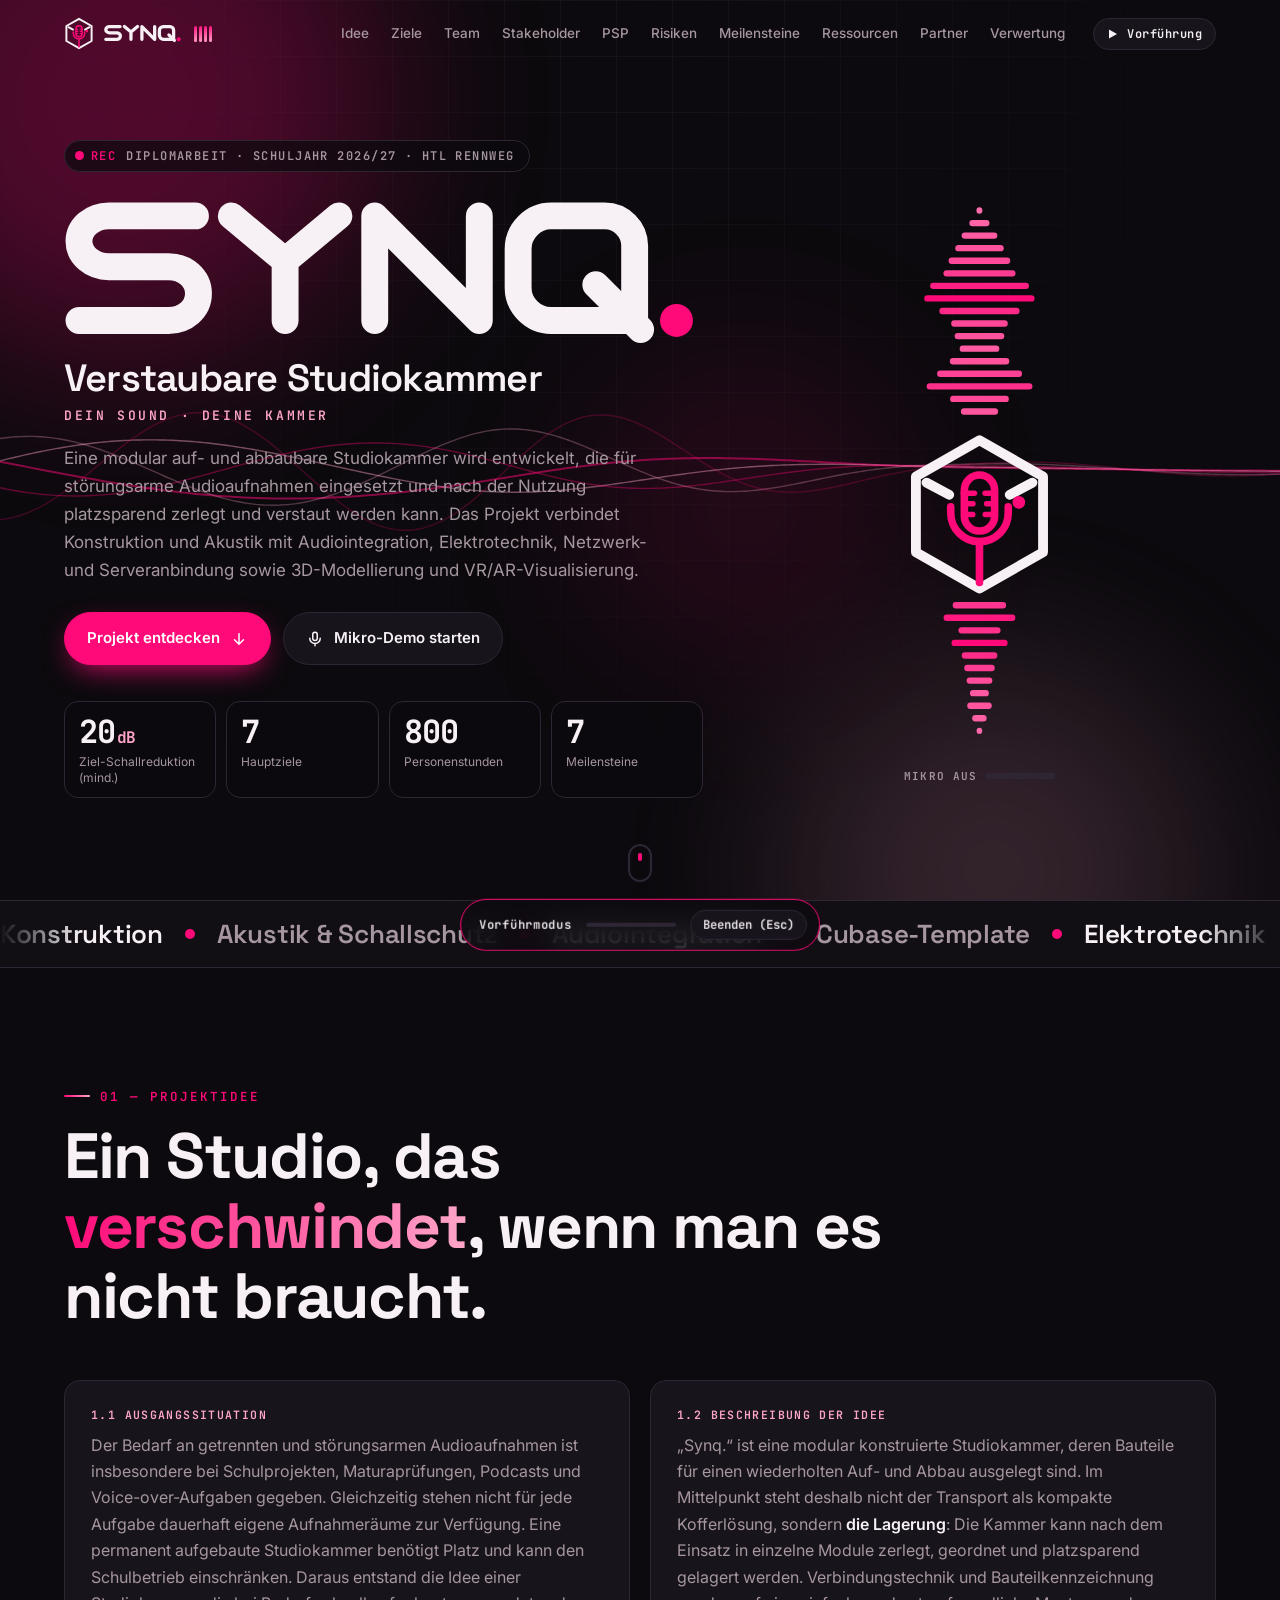
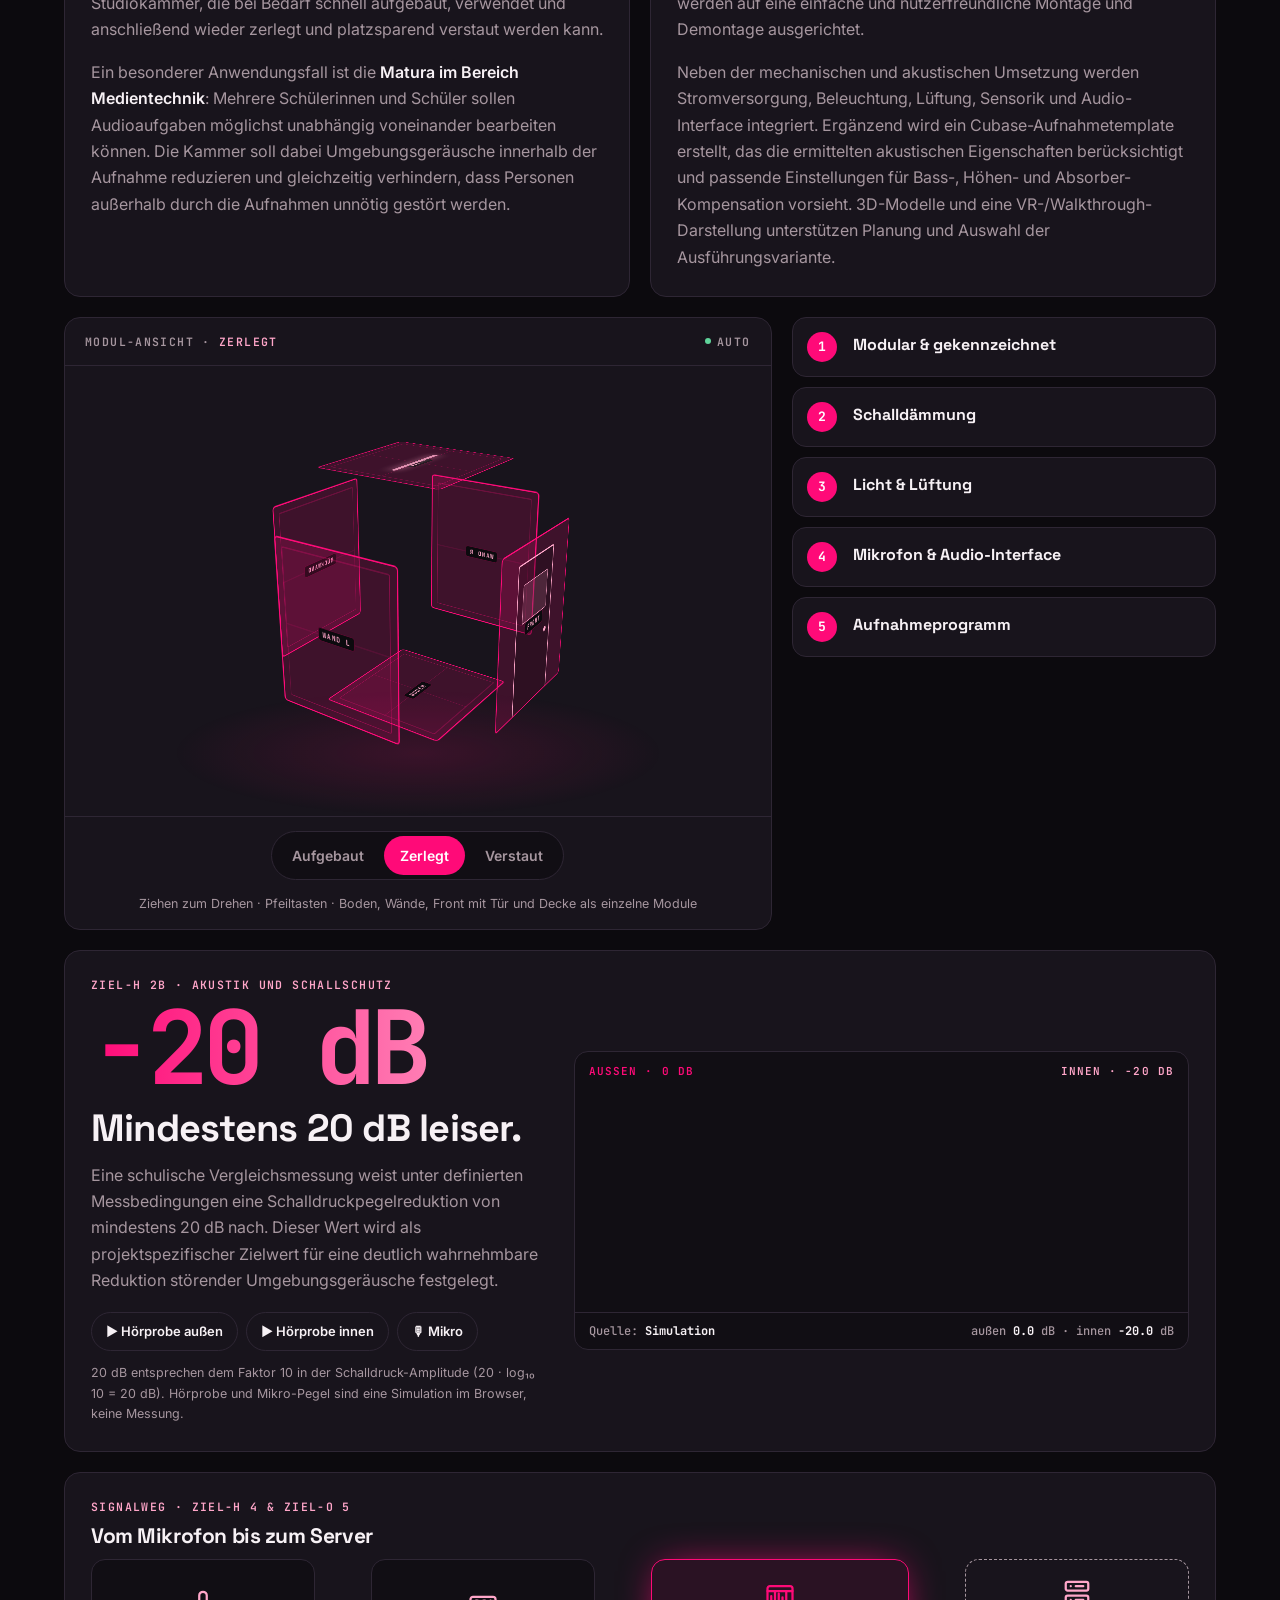
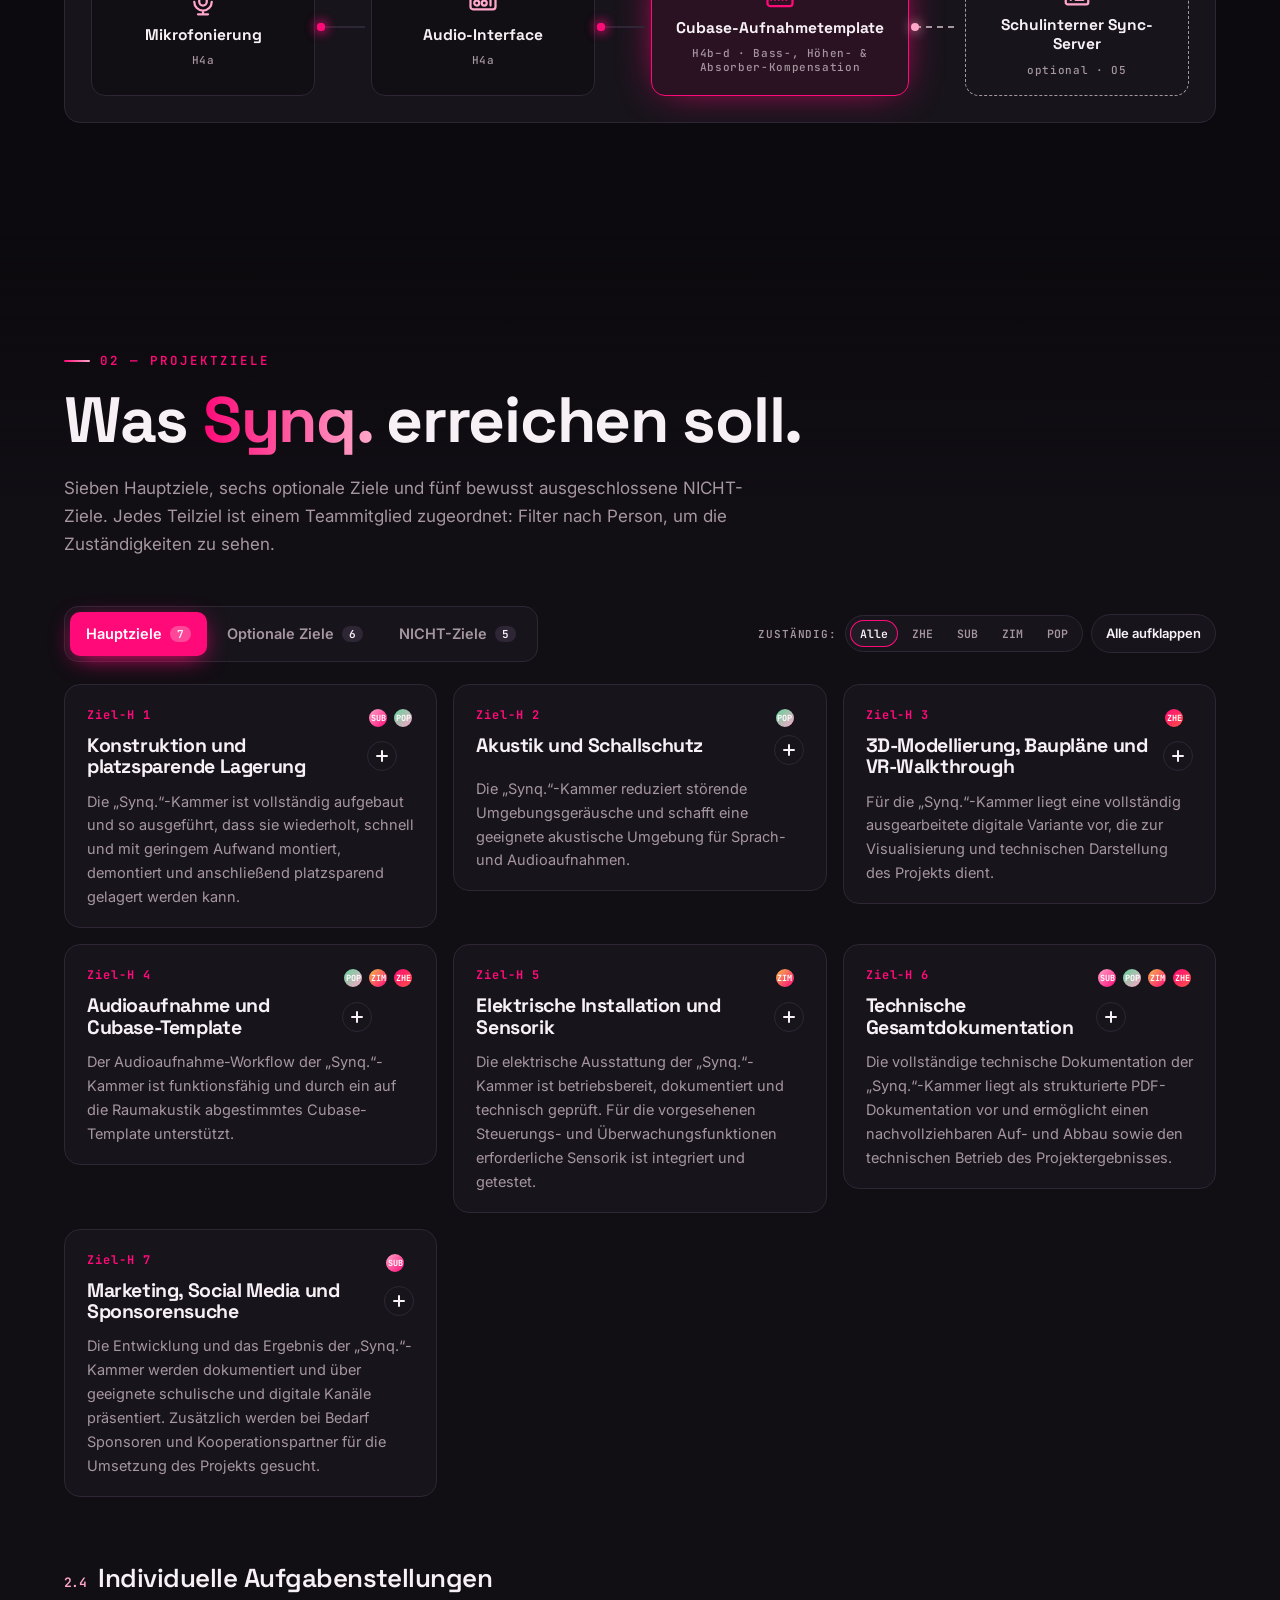
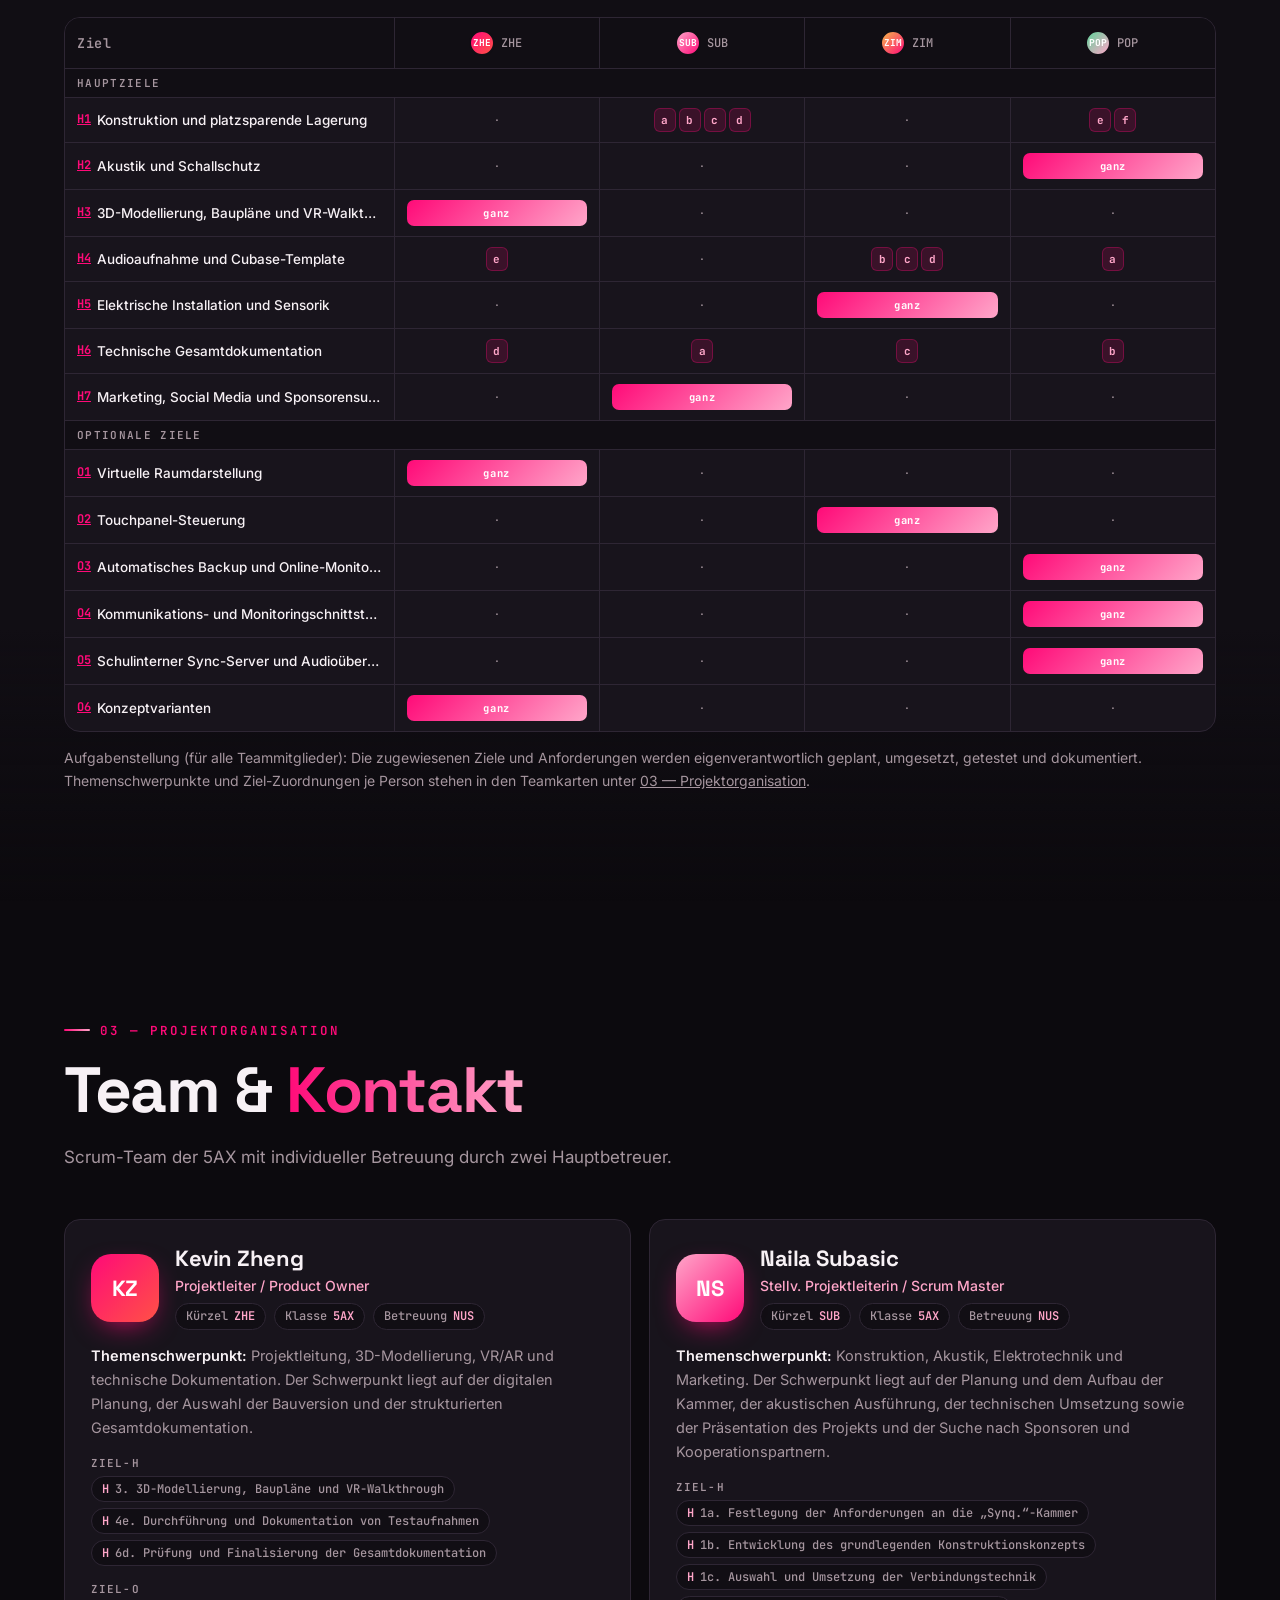
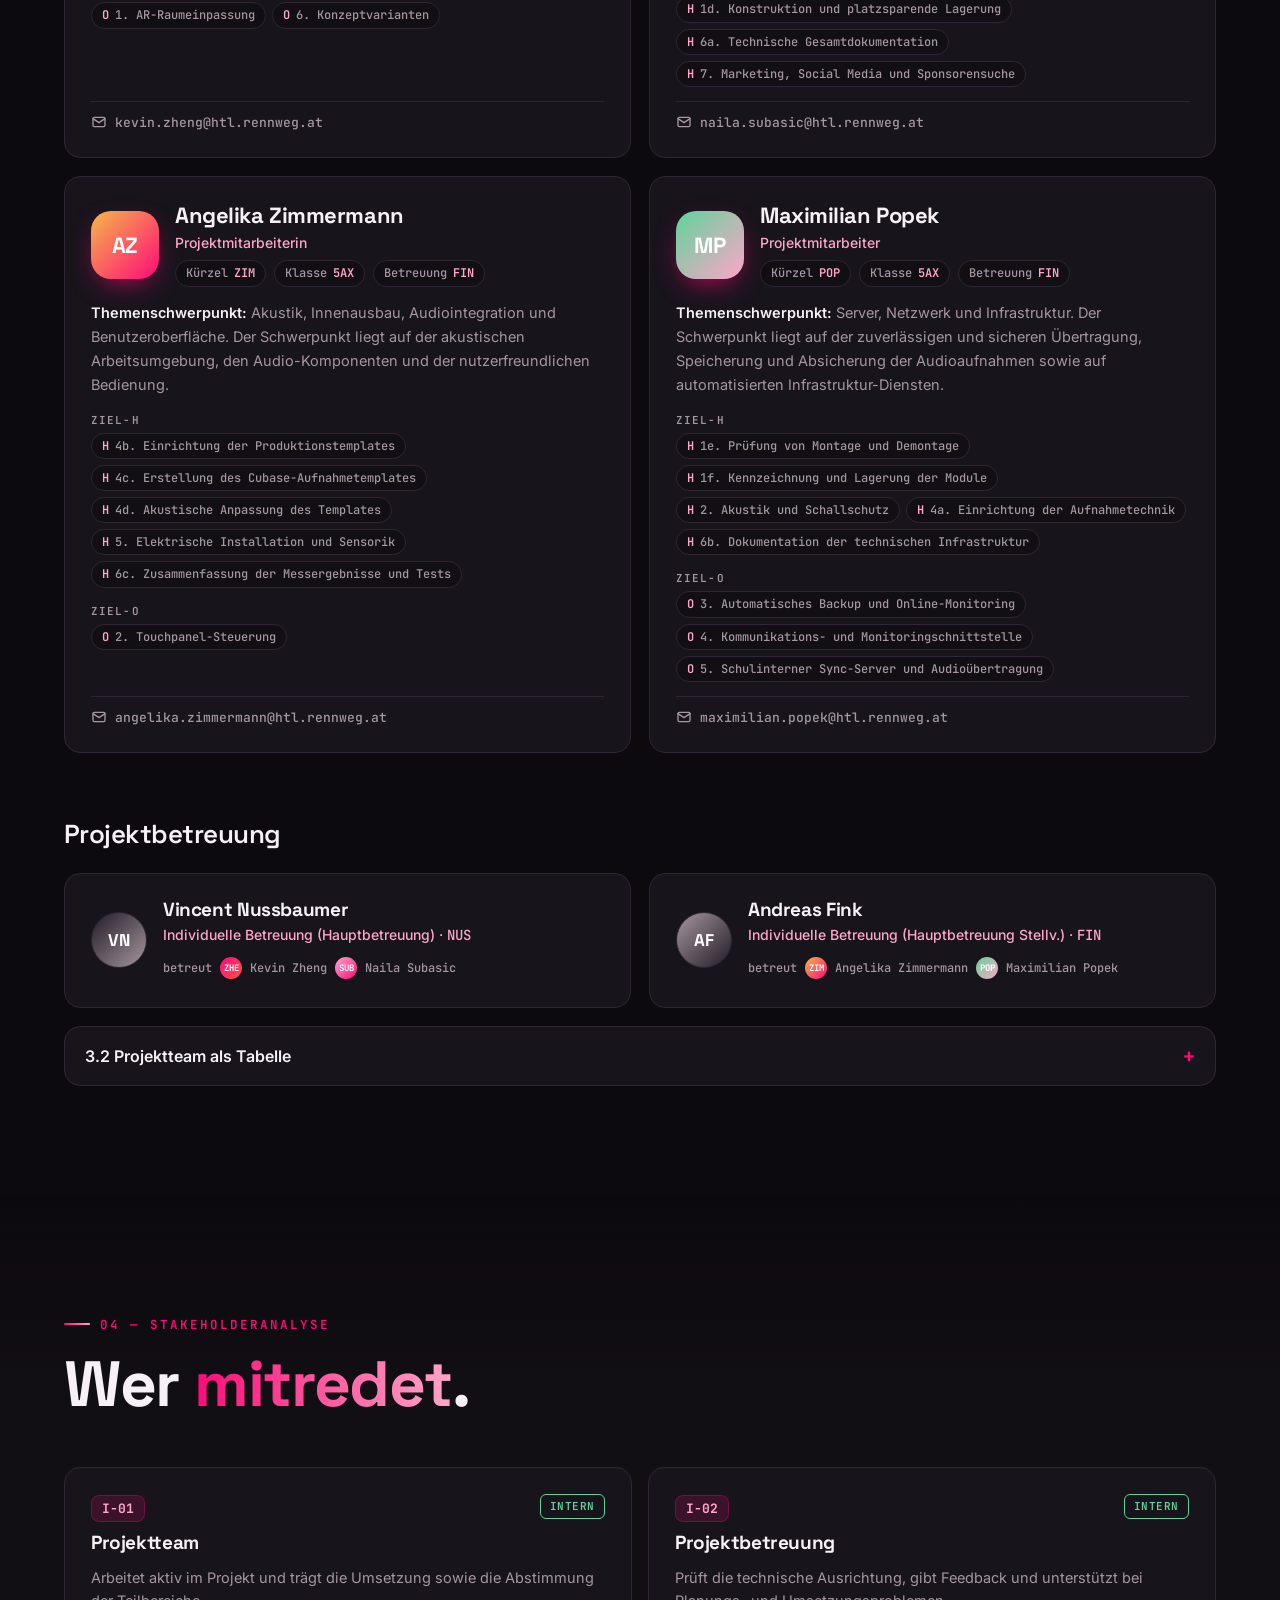
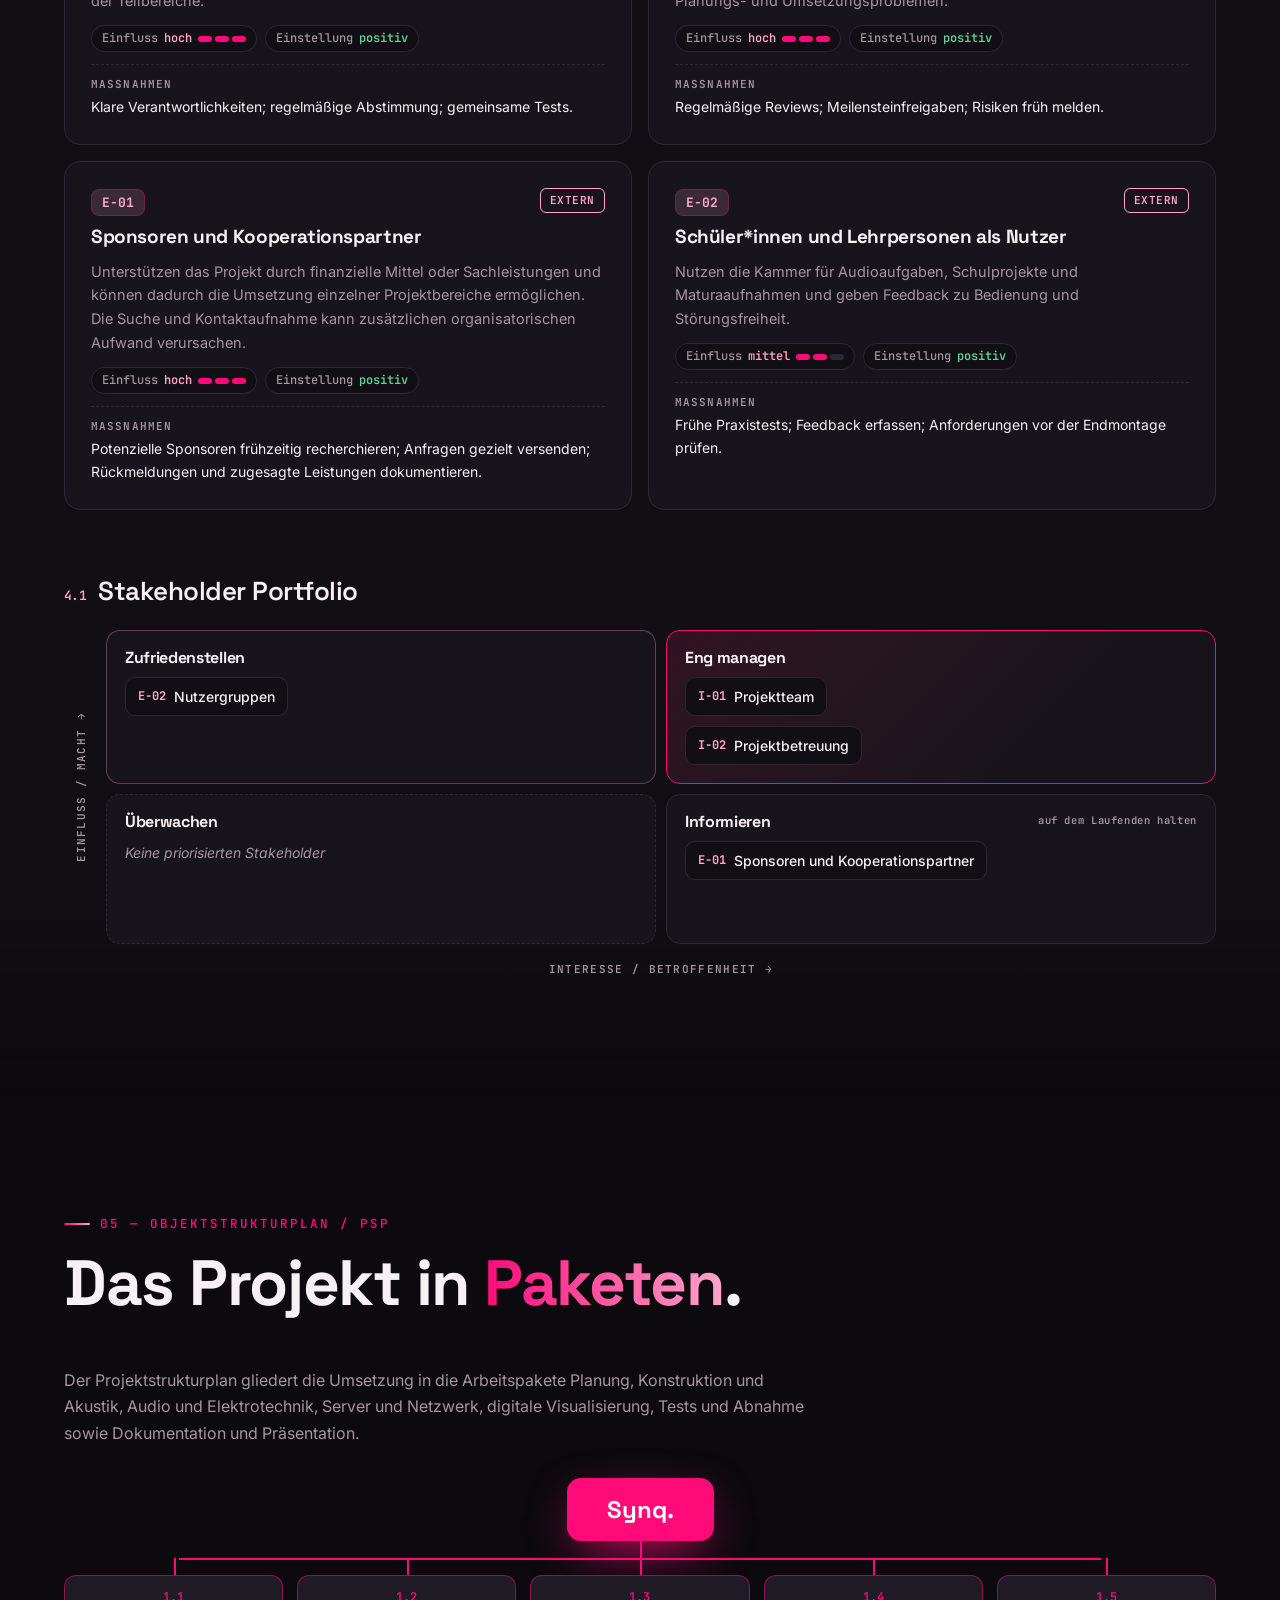
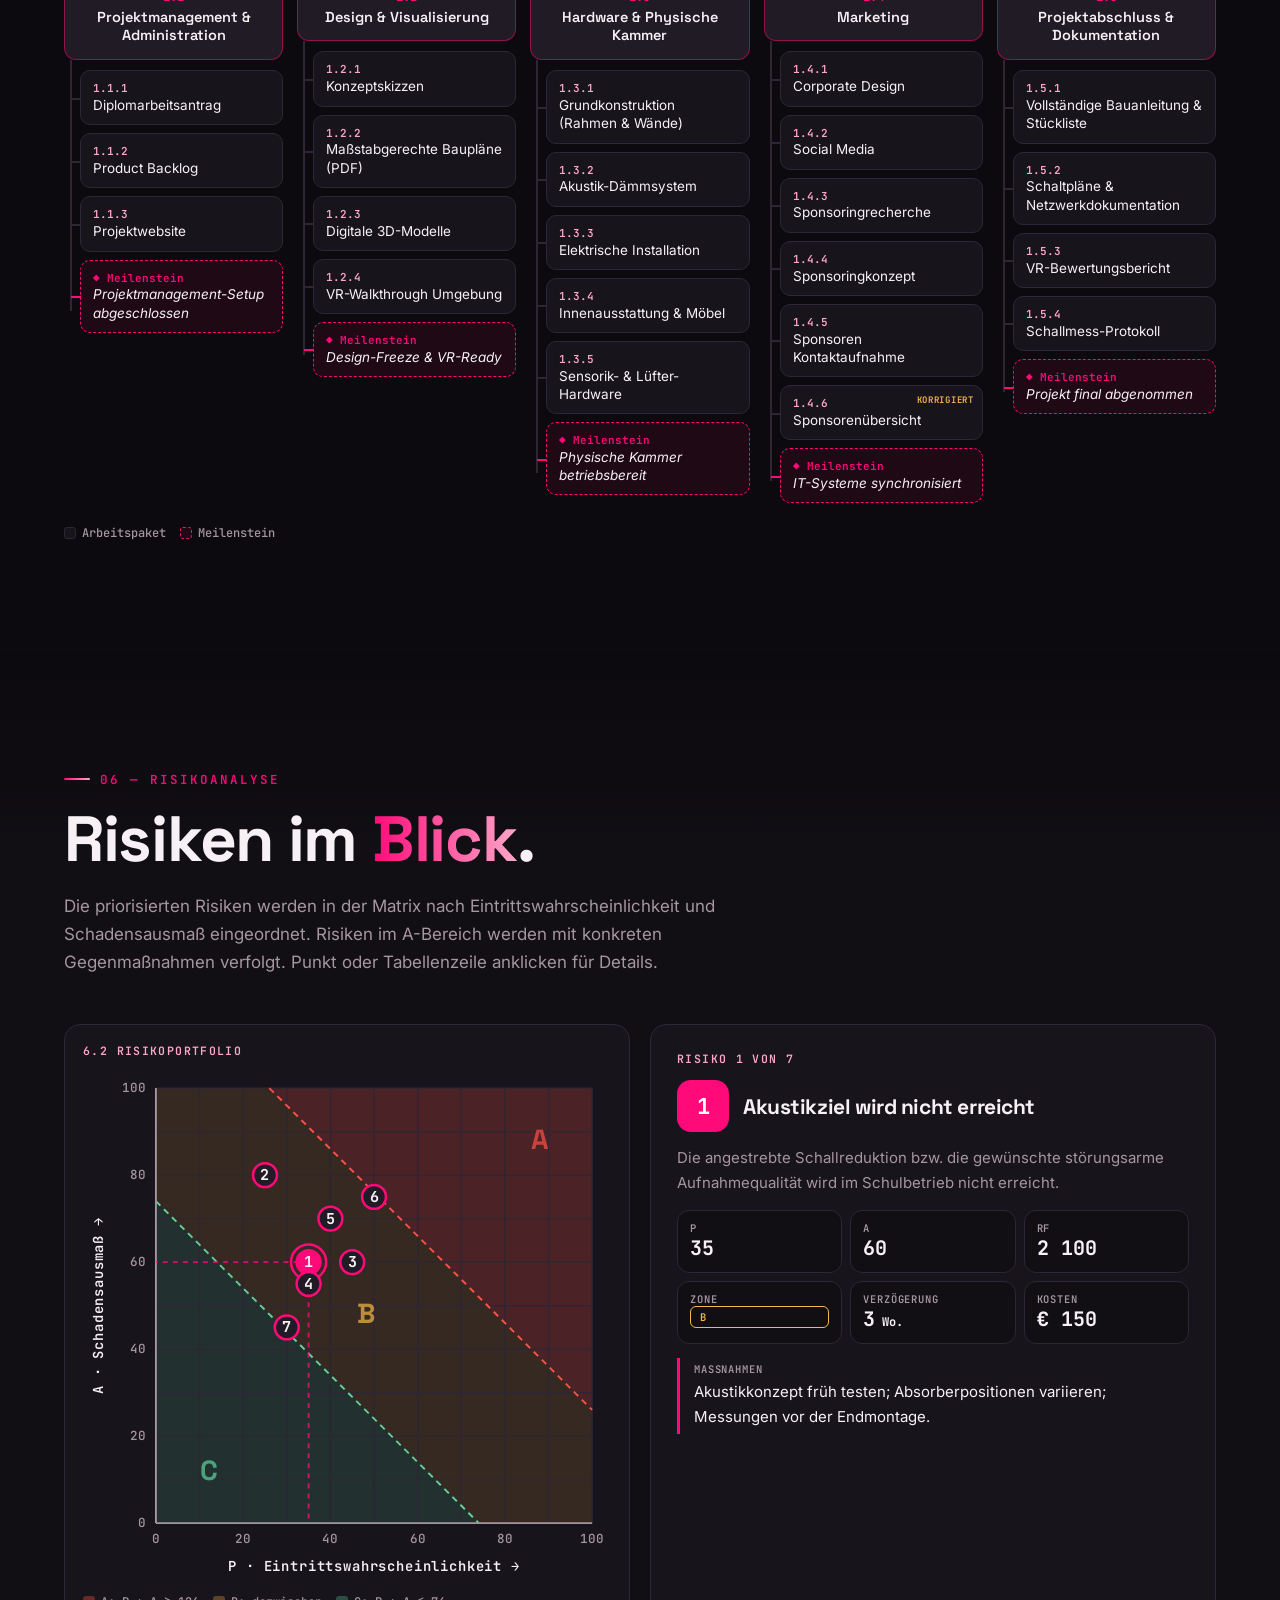
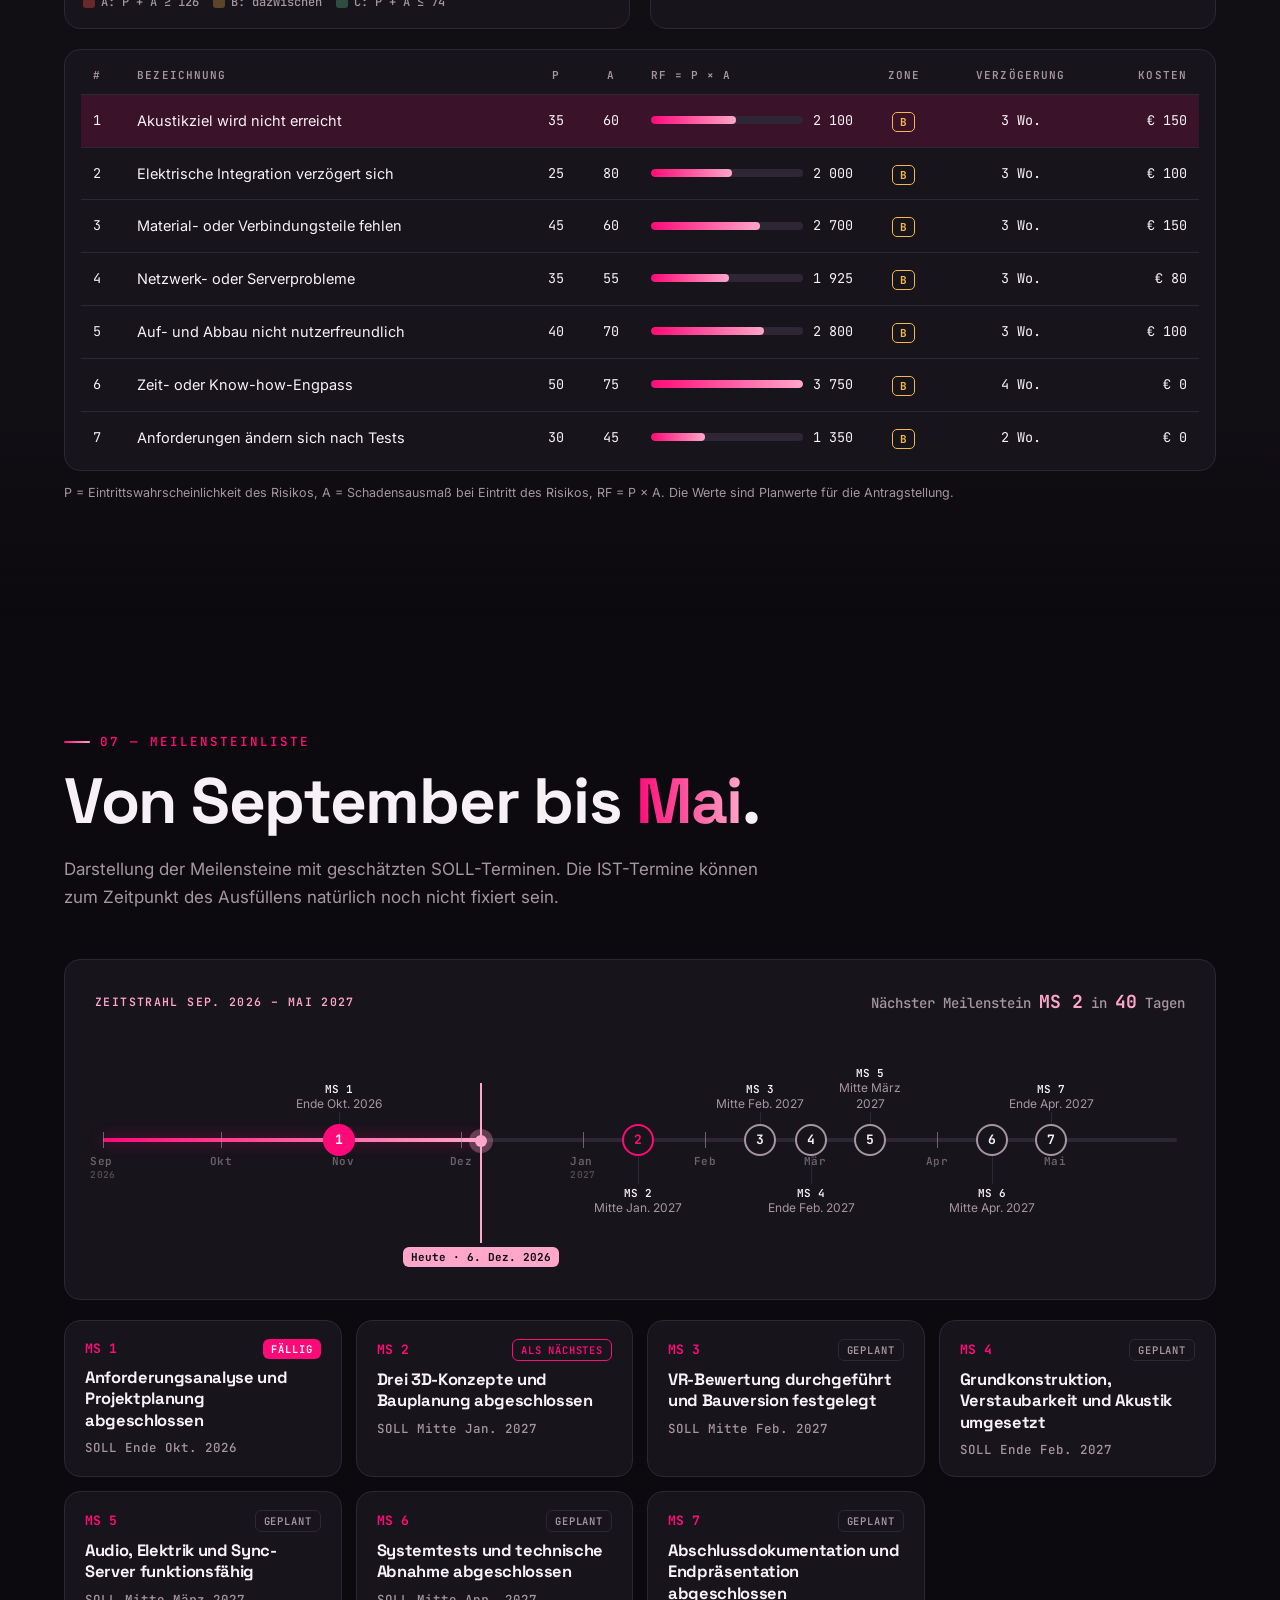
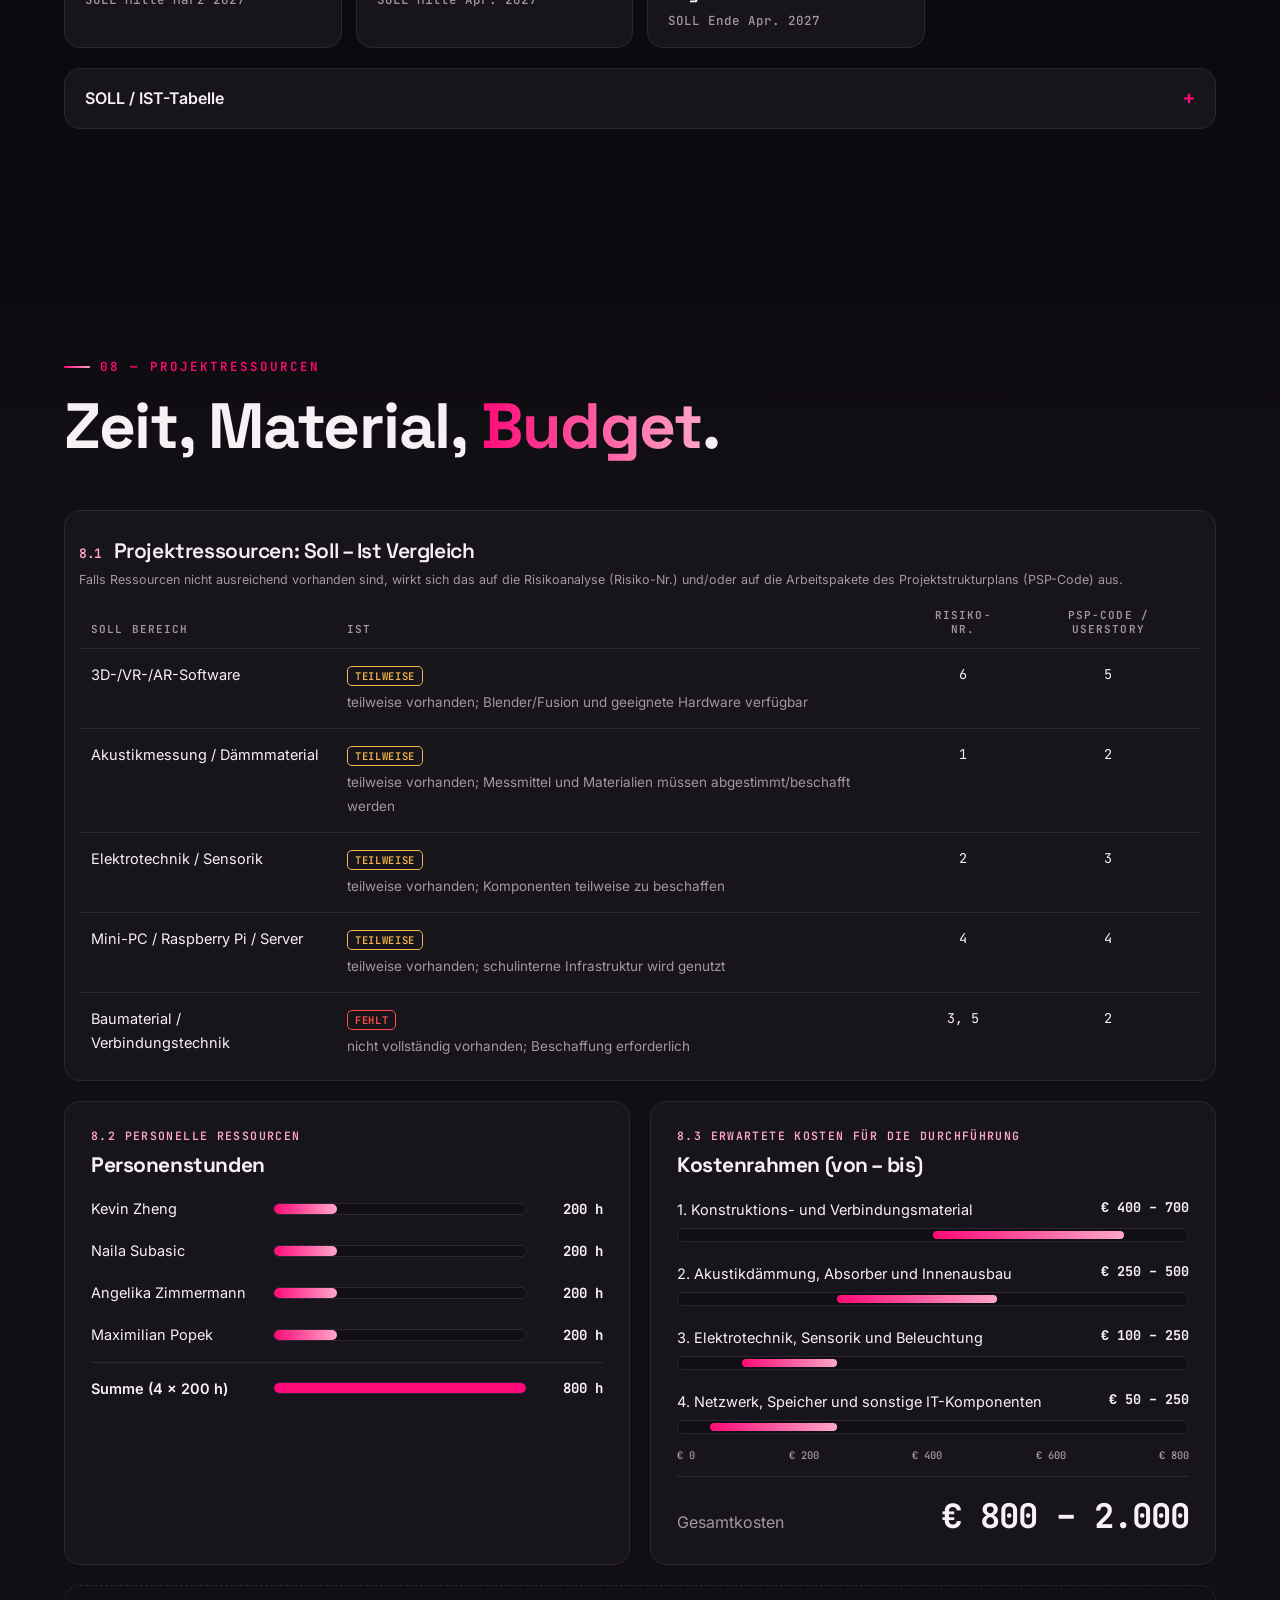
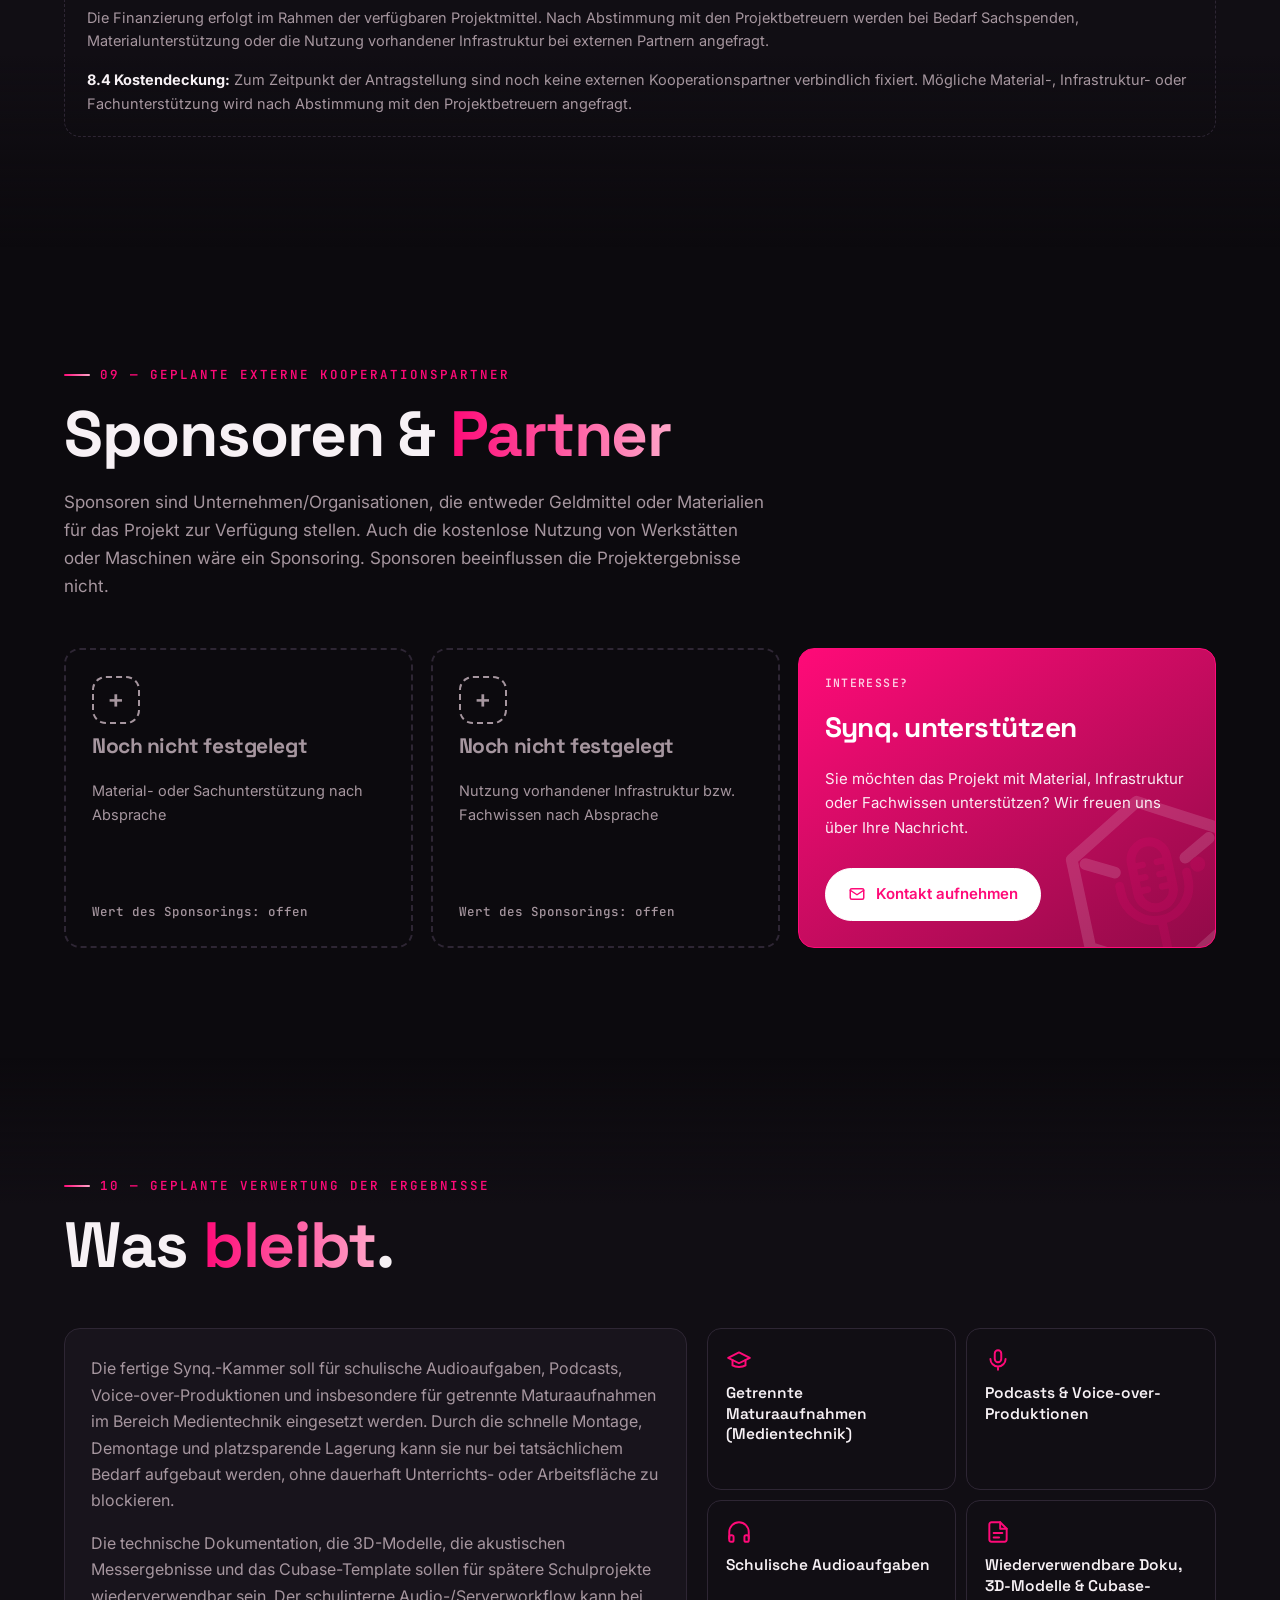
==== commit 63a63655: "Toft Aktualisierungen" ====
--- a/index.html
+++ b/index.html
@@ -1,299 +1,549 @@
 <!DOCTYPE html>
-<html lang="de">
+<html lang="de" class="no-js">
 <head>
   <meta charset="UTF-8">
   <meta name="viewport" content="width=device-width, initial-scale=1.0">
-  <title>Synq. – Verstaubare Studiokammer</title>
+  <title>Synq. – Verstaubare Studiokammer · Diplomarbeit HTL Rennweg 2026/27</title>
   <meta name="description" content="Eine modular auf- und abbaubare Studiokammer wird entwickelt, die für störungsarme Audioaufnahmen eingesetzt und nach der Nutzung platzsparend zerlegt und verstaut werden kann. Das Projekt verbindet Konstruktion und Akustik mit Audiointegration, Elektrotechnik, Netzwerk- und Serveranbindung sowie 3D-Modellierung und VR/AR-Visualisierung.">
-  <meta name="theme-color" content="#0b0d12">
+  <meta name="author" content="Kevin Zheng, Naila Subasic, Angelika Zimmermann, Maximilian Popek">
+  <meta name="theme-color" content="">
+  <meta property="og:type" content="website">
+  <meta property="og:locale" content="de_AT">
+  <meta property="og:site_name" content="Synq.">
   <meta property="og:title" content="Synq. – Verstaubare Studiokammer">
-  <meta property="og:description" content="Diplomarbeit 2026/27 an der HTL Rennweg: eine modulare Studiokammer, die schnell aufgebaut und platzsparend verstaut werden kann.">
-  <link rel="icon" href="data:image/svg+xml,%3Csvg xmlns='http://www.w3.org/2000/svg' viewBox='0 0 32 32'%3E%3Crect width='32' height='32' rx='8' fill='%230b0d12'/%3E%3Cg fill='%23ff5a36'%3E%3Crect x='7' y='13' width='3' height='9' rx='1.5'/%3E%3Crect x='12.5' y='8' width='3' height='17' rx='1.5'/%3E%3Crect x='18' y='11' width='3' height='12' rx='1.5'/%3E%3C/g%3E%3Ccircle cx='24.5' cy='22' r='2' fill='%233fc1c9'/%3E%3C/svg%3E">
+  <meta property="og:description" content="Diplomarbeit 2026/27 an der HTL Rennweg (3R IT 27 06): eine modulare Studiokammer, die schnell aufgebaut und platzsparend verstaut werden kann.">
+  <meta property="og:url" content="https://htl3r-2149.github.io/HTL3R_DA_SYNQ./">
+  <meta name="twitter:card" content="summary">
+  <meta name="twitter:title" content="Synq. – Verstaubare Studiokammer">
+  <meta name="twitter:description" content="Diplomarbeit 2026/27 an der HTL Rennweg: modulare Studiokammer für störungsarme Audioaufnahmen.">
+  <!-- Favicon (Equalizer-Balken) wird von script.js aus den Palettenfarben erzeugt -->
+  <link rel="icon" id="favicon" href="data:,">
   <link rel="preconnect" href="https://fonts.googleapis.com">
   <link rel="preconnect" href="https://fonts.gstatic.com" crossorigin>
-  <link href="https://fonts.googleapis.com/css2?family=Inter:wght@400;500;600;700&family=Space+Grotesk:wght@500;600;700&family=JetBrains+Mono:wght@500;600;700&display=swap" rel="stylesheet">
+  <link href="https://fonts.googleapis.com/css2?family=Inter:wght@400;500;600;700&family=JetBrains+Mono:wght@500;600;700&family=Space+Grotesk:wght@500;600;700&display=swap" rel="stylesheet">
   <link rel="stylesheet" href="style.css">
+  <script>document.documentElement.classList.replace('no-js', 'js');</script>
 </head>
-<body>
-<a class="skip" href="#idee">Zum Inhalt springen</a>
-<div class="progress" aria-hidden="true"></div>
-
-<header class="nav"><div class="wrap">
-  <a href="#top" class="logo" aria-label="Synq. – zum Seitenanfang"><span class="eq" aria-hidden="true"><i></i><i></i><i></i><i></i></span><b style="font-weight:inherit">Synq<span>.</span></b></a>
-  <nav id="menu"><ul>
-    <li><a href="#idee">Idee</a></li>
-    <li><a href="#ziele">Ziele</a></li>
-    <li><a href="#team">Team</a></li>
-    <li><a href="#stakeholder">Stakeholder</a></li>
-    <li><a href="#psp">PSP</a></li>
-    <li><a href="#risiken">Risiken</a></li>
-    <li><a href="#meilensteine">Meilensteine</a></li>
-    <li><a href="#ressourcen">Ressourcen</a></li>
-    <li><a href="#verwertung">Verwertung</a></li>
-  </ul></nav>
-  <button class="burger" aria-label="Menü öffnen" aria-expanded="false" aria-controls="menu"><span></span></button>
-</div></header>
-
-<main id="top">
-<!-- ===================== HERO ===================== -->
-<div class="hero">
-  <canvas id="waves" aria-hidden="true"></canvas>
-  <div class="wrap">
+<body id="top">
+
+<!-- ===== Logo-Symbole (aus den Plakaten) ===== -->
+<svg width="0" height="0" style="position:absolute" aria-hidden="true" focusable="false">
+  <defs>
+    <symbol id="logo-hex" viewBox="0 0 100 110">
+      <g fill="none" stroke-linecap="round" stroke-linejoin="round">
+        <path d="M50 6 92 30v50L50 104 8 80V30Z" stroke="currentColor" stroke-width="6.5"/>
+        <path d="M15 34l15 8M85 34l-15 8" stroke="currentColor" stroke-width="6.5"/>
+        <g style="stroke:var(--accent-1)" stroke-width="5">
+          <rect x="40" y="29" width="20" height="37" rx="10"/>
+          <path d="M31 50v4a19 19 0 0 0 38 0v-4M50 73v27"/>
+          <path d="M40 41h6M54 41h6M40 48h6M54 48h6M40 55h6M54 55h6" stroke-width="3.6"/>
+        </g>
+      </g>
+      <circle cx="76" cy="47" r="4.2" style="fill:var(--accent-1)"/>
+    </symbol>
+    <symbol id="logo-word" viewBox="0 0 214 50">
+      <g fill="none" stroke="currentColor" stroke-width="9" stroke-linecap="round" stroke-linejoin="round">
+        <path d="M44 6H15C9.5 6 5 9.8 5 14.5S9.5 23 15 23h20c5.5 0 10 3.8 10 9s-4.5 9-10 9H5"/>
+        <path d="M56 6l18 15 18-15M74 21v20"/>
+        <path d="M104 41V6l35 35V6"/>
+        <path d="M163 6h18c5.5 0 10 4.5 10 10v25h-28c-6 0-11-5-11-11V17c0-6 5-11 11-11Z"/>
+        <path d="M178 29l15 15"/>
+      </g>
+      <circle cx="205" cy="41" r="5.5" style="fill:var(--accent-1)"/>
+    </symbol>
+  </defs>
+</svg>
+
+<a class="skip" href="#main">Zum Inhalt springen</a>
+<div class="progress" aria-hidden="true"><span id="progress"></span></div>
+<div class="bg-grid" aria-hidden="true"></div>
+
+<!-- ===================== Navigation ===================== -->
+<header class="nav" id="nav">
+  <div class="wrap nav-in">
+    <a class="brand" href="#top" aria-label="Synq. – zum Seitenanfang">
+      <svg class="brand-hex" aria-hidden="true"><use href="#logo-hex"/></svg>
+      <svg class="brand-word" aria-hidden="true"><use href="#logo-word"/></svg>
+      <span class="eq" aria-hidden="true"><i></i><i></i><i></i><i></i></span>
+    </a>
+    <nav class="menu" id="menu" aria-label="Hauptnavigation">
+      <a href="#idee">Idee</a>
+      <a href="#ziele">Ziele</a>
+      <a href="#team">Team</a>
+      <a href="#stakeholder">Stakeholder</a>
+      <a href="#psp">PSP</a>
+      <a href="#risiken">Risiken</a>
+      <a href="#meilensteine">Meilensteine</a>
+      <a href="#ressourcen">Ressourcen</a>
+      <a href="#partner">Partner</a>
+      <a href="#verwertung">Verwertung</a>
+    </nav>
+    <button class="tour-btn" id="tourBtn" type="button" aria-pressed="false" title="Vorführmodus für den Tag der offenen Tür: Die Seite läuft automatisch durch alle Kapitel.">
+      <svg viewBox="0 0 12 12" aria-hidden="true"><path d="M2 1.5v9l8-4.5z" fill="currentColor"/></svg><span class="lbl">Vorführung</span>
+    </button>
+    <button class="burger" id="burger" type="button" aria-expanded="false" aria-controls="menu" aria-label="Menü öffnen"><span></span><span></span><span></span></button>
+  </div>
+</header>
+
+<main id="main">
+
+<!-- ===================== Hero ===================== -->
+<section class="hero" id="hero" aria-labelledby="heroTitle">
+  <canvas id="heroCanvas" aria-hidden="true"></canvas>
+  <div class="blob b1" aria-hidden="true"></div>
+  <div class="blob b2" aria-hidden="true"></div>
+  <div class="blob b3" aria-hidden="true"></div>
+  <div class="wrap hero-grid">
     <div>
-      <span class="eyebrow fade-up"><span class="dot"></span>Diplomarbeit · Schuljahr 2026/27 · HTL Rennweg</span>
-      <h1 aria-label="Synq."><span class="ch">S</span><span class="ch">y</span><span class="ch">n</span><span class="ch">q</span><span class="ch">.</span></h1>
-      <p class="tagline fade-up d1">Verstaubare Studiokammer – <em>aufbauen, aufnehmen, verstauen.</em></p>
-      <p class="lead fade-up d2">Eine modular auf- und abbaubare Studiokammer wird entwickelt, die für störungsarme Audioaufnahmen eingesetzt und nach der Nutzung platzsparend zerlegt und verstaut werden kann. Das Projekt verbindet Konstruktion und Akustik mit Audiointegration, Elektrotechnik, Netzwerk- und Serveranbindung sowie 3D-Modellierung und VR/AR-Visualisierung.</p>
-      <div class="actions fade-up d3">
-        <a class="btn btn-primary" href="#idee">Projekt entdecken <span aria-hidden="true">↓</span></a>
-        <a class="btn btn-ghost" href="#team">Zum Team</a>
-      </div>
-      <div class="stats fade-up d4">
-        <div class="stat"><b><span data-count="20">20</span><small>dB</small></b><span>Ziel-Pegelreduktion (mind.)</span></div>
-        <div class="stat"><b data-count="7">7</b><span>Hauptziele</span></div>
-        <div class="stat"><b data-count="800">800</b><span>Personenstunden</span></div>
-        <div class="stat"><b data-count="7">7</b><span>Meilensteine</span></div>
-      </div>
-    </div>
-    <figure class="chamber-card fade-up d2" aria-label="Interaktives 3D-Modell der Synq.-Kammer">
-      <div class="chamber-top"><span class="live">Modul-Ansicht</span><span id="chamberState">aufgebaut</span></div>
-      <div class="stage" id="stage">
-        <div class="scene" id="scene">
-          <div class="shadow"></div>
-          <div class="face floor" style="--i:0">Boden</div>
-          <div class="face back" style="--i:1">Wand B</div>
-          <div class="face left" style="--i:2">Wand L</div>
-          <div class="face right" style="--i:3">Wand R</div>
-          <div class="face front" style="--i:4"><span class="door"></span>Front</div>
-          <div class="face roof" style="--i:5">Decke</div>
-        </div>
-      </div>
-      <div class="chamber-controls" role="group" aria-label="Zustand der Kammer">
-        <button type="button" data-state="built" aria-pressed="true">Aufgebaut</button>
-        <button type="button" data-state="exploded" aria-pressed="false">Zerlegt</button>
-        <button type="button" data-state="stored" aria-pressed="false">Verstaut</button>
-      </div>
-      <figcaption class="chamber-caption" id="chamberCaption">Ziehen zum Drehen · schematische Darstellung</figcaption>
-    </figure>
-  </div>
-  <div class="scroll-cue" aria-hidden="true">Scroll</div>
+      <span class="eyebrow"><span class="rec"><i></i>REC</span> Diplomarbeit · Schuljahr 2026/27 · HTL Rennweg</span>
+      <h1 id="heroTitle">
+        <span class="sr-only">Synq.</span>
+        <svg class="hero-word" viewBox="0 0 214 50" aria-hidden="true">
+          <g fill="none" stroke="currentColor" stroke-width="9" stroke-linecap="round" stroke-linejoin="round">
+            <g class="L" style="--i:0"><path d="M44 6H15C9.5 6 5 9.8 5 14.5S9.5 23 15 23h20c5.5 0 10 3.8 10 9s-4.5 9-10 9H5"/></g>
+            <g class="L" style="--i:1"><path d="M56 6l18 15 18-15M74 21v20"/></g>
+            <g class="L" style="--i:2"><path d="M104 41V6l35 35V6"/></g>
+            <g class="L" style="--i:3"><path d="M163 6h18c5.5 0 10 4.5 10 10v25h-28c-6 0-11-5-11-11V17c0-6 5-11 11-11Z"/><path d="M178 29l15 15"/></g>
+          </g>
+          <circle class="dot" cx="205" cy="41" r="5.5" style="fill:var(--accent-1)"/>
+        </svg>
+      </h1>
+      <p class="hero-sub">Verstaubare Studiokammer</p>
+      <p class="tagline">Dein Sound · Deine Kammer</p>
+      <p class="hero-lead">Eine modular auf- und abbaubare Studiokammer wird entwickelt, die für störungsarme Audioaufnahmen eingesetzt und nach der Nutzung platzsparend zerlegt und verstaut werden kann. Das Projekt verbindet Konstruktion und Akustik mit Audiointegration, Elektrotechnik, Netzwerk- und Serveranbindung sowie 3D-Modellierung und VR/AR-Visualisierung.</p>
+      <div class="hero-cta">
+        <a class="btn primary" href="#idee">Projekt entdecken
+          <svg viewBox="0 0 24 24" fill="none" stroke="currentColor" stroke-width="2" stroke-linecap="round" aria-hidden="true"><path d="M12 5v14M6 13l6 6 6-6"/></svg></a>
+        <button class="btn mic-toggle" type="button" aria-pressed="false">
+          <svg viewBox="0 0 24 24" fill="none" stroke="currentColor" stroke-width="2" stroke-linecap="round" aria-hidden="true"><rect x="9" y="3" width="6" height="11" rx="3"/><path d="M5 11a7 7 0 0 0 14 0M12 18v3"/></svg>
+          <span>Mikro-Demo starten</span></button>
+      </div>
+      <div class="stats" role="list">
+        <div class="stat" role="listitem"><b><span class="sr-only">mindestens </span><span data-count="20">20</span><small>dB</small></b><span>Ziel-Schallreduktion (mind.)</span></div>
+        <div class="stat" role="listitem"><b data-count="7">7</b><span>Hauptziele</span></div>
+        <div class="stat" role="listitem"><b data-count="800">800</b><span>Personenstunden</span></div>
+        <div class="stat" role="listitem"><b data-count="7">7</b><span>Meilensteine</span></div>
+      </div>
+    </div>
+    <div class="emblem" id="emblem" aria-hidden="true">
+      <svg id="emblemSvg" viewBox="-110 -215 220 370">
+        <g class="bars" id="barsTop"></g>
+        <g transform="translate(-50 -55)">
+          <g fill="none" stroke-linecap="round" stroke-linejoin="round">
+            <path class="hexline" d="M50 6 92 30v50L50 104 8 80V30Z" stroke-width="6.5"/>
+            <path class="hexline" d="M15 34l15 8M85 34l-15 8" stroke-width="6.5"/>
+            <g class="micline" stroke-width="5">
+              <rect x="40" y="29" width="20" height="37" rx="10"/>
+              <path d="M31 50v4a19 19 0 0 0 38 0v-4M50 73v27"/>
+            </g>
+            <g class="grille" stroke-width="3.6" id="grille">
+              <line x1="40" y1="41" x2="46" y2="41"/><line x1="54" y1="41" x2="60" y2="41"/>
+              <line x1="40" y1="48" x2="46" y2="48"/><line x1="54" y1="48" x2="60" y2="48"/>
+              <line x1="40" y1="55" x2="46" y2="55"/><line x1="54" y1="55" x2="60" y2="55"/>
+            </g>
+          </g>
+          <circle cx="76" cy="47" r="4.2" style="fill:var(--accent-1)" id="emblemDot"/>
+        </g>
+        <g class="bars" id="barsBot"></g>
+      </svg>
+      <div class="emblem-hint"><span id="emblemHint">Mikro aus</span><span class="meter"><span id="micMeter"></span></span></div>
+    </div>
+  </div>
+  <a class="scroll-cue" href="#idee" aria-label="Nach unten scrollen"></a>
+</section>
+
+<!-- ===================== Laufband ===================== -->
+<div class="marquee" aria-label="Themenbereiche">
+  <div class="marquee-track" id="marquee"></div>
 </div>
 
-<div class="marquee" aria-hidden="true"><div class="marquee-track">
-  <span>Konstruktion</span><span>Akustik &amp; Schallschutz</span><span>Audiointegration</span><span>Cubase-Template</span><span>Elektrotechnik</span><span>Sensorik</span><span>Netzwerk &amp; Server</span><span>3D-Modellierung</span><span>VR / AR</span><span>Marketing</span>
-  <span>Konstruktion</span><span>Akustik &amp; Schallschutz</span><span>Audiointegration</span><span>Cubase-Template</span><span>Elektrotechnik</span><span>Sensorik</span><span>Netzwerk &amp; Server</span><span>3D-Modellierung</span><span>VR / AR</span><span>Marketing</span>
-</div></div>
-
-<!-- ===================== 1 IDEE ===================== -->
-<section id="idee"><div class="wrap">
-  <div class="section-head" data-reveal><span class="num">01 — PROJEKTIDEE</span><h2>Ein Studio, das <span class="grad">verschwindet</span>, wenn man es nicht braucht.</h2></div>
-  <div class="grid-2">
-    <div class="card" data-reveal><span class="kicker">1.1 Ausgangssituation</span><h3>Ausgangssituation</h3><p>Der Bedarf an getrennten und störungsarmen Audioaufnahmen ist insbesondere bei Schulprojekten, Maturaprüfungen, Podcasts und Voice-over-Aufgaben gegeben. Gleichzeitig stehen nicht für jede Aufgabe dauerhaft eigene Aufnahmeräume zur Verfügung. Eine permanent aufgebaute Studiokammer benötigt Platz und kann den Schulbetrieb einschränken. Daraus entstand die Idee einer Studiokammer, die bei Bedarf schnell aufgebaut, verwendet und anschließend wieder zerlegt und platzsparend verstaut werden kann.</p><p>Ein besonderer Anwendungsfall ist die Matura im Bereich Medientechnik: Mehrere Schülerinnen und Schüler sollen Audioaufgaben möglichst unabhängig voneinander bearbeiten können. Die Kammer soll dabei Umgebungsgeräusche innerhalb der Aufnahme reduzieren und gleichzeitig verhindern, dass Personen außerhalb durch die Aufnahmen unnötig gestört werden.</p></div>
-    <div class="card" data-reveal style="--d:1"><span class="kicker">1.2 Beschreibung der Idee</span><h3>Beschreibung der Idee</h3><p>„Synq.“ ist eine modular konstruierte Studiokammer, deren Bauteile für einen wiederholten Auf- und Abbau ausgelegt sind. Im Mittelpunkt steht deshalb nicht der Transport als kompakte Kofferlösung, sondern die Lagerung: Die Kammer kann nach dem Einsatz in einzelne Module zerlegt, geordnet und platzsparend gelagert werden. Verbindungstechnik und Bauteilkennzeichnung werden auf eine einfache und nutzerfreundliche Montage und Demontage ausgerichtet.</p><p>Neben der mechanischen und akustischen Umsetzung werden Stromversorgung, Beleuchtung, Lüftung, Sensorik und Audio-Interface integriert. Ergänzend wird ein Cubase-Aufnahmetemplate erstellt, das die ermittelten akustischen Eigenschaften berücksichtigt und passende Einstellungen für Bass-, Höhen- und Absorber Kompensation vorsieht. 3D-Modelle und eine VR-/Walkthrough-Darstellung unterstützen Planung und Auswahl der Ausführungsvariante.</p></div>
-  </div>
-
-  <div class="card db-card" data-reveal>
-    <div>
-      <span class="kicker">Akustikziel · Ziel-H 2b</span>
-      <div class="db-big">−<span data-count="20">20</span> dB<small>mindestens angestrebte Schalldruckpegelreduktion in der schulischen Vergleichsmessung</small></div>
-    </div>
-    <div class="db-viz"><canvas id="dbViz" aria-hidden="true"></canvas><span class="wall" aria-hidden="true"></span><span class="lbl l">außen</span><span class="lbl r">innen</span></div>
-  </div>
-
-  <div class="zone" data-reveal>Signalweg · Audioaufnahme</div>
-  <div class="flow" data-reveal>
-    <div class="node"><div class="ico"><svg viewBox="0 0 24 24" fill="none" stroke="currentColor" stroke-width="2" stroke-linecap="round"><rect x="9" y="2" width="6" height="12" rx="3"/><path d="M5 11a7 7 0 0 0 14 0M12 18v4M8 22h8"/></svg></div><b>Mikrofonierung</b><small>Fokus Sprachaufnahmen</small></div>
-    <div class="wire"></div>
-    <div class="node"><div class="ico"><svg viewBox="0 0 24 24" fill="none" stroke="currentColor" stroke-width="2" stroke-linecap="round"><rect x="2" y="7" width="20" height="10" rx="2"/><circle cx="7" cy="12" r="2"/><circle cx="13" cy="12" r="2"/><path d="M18 10v4"/></svg></div><b>Audio-Interface</b><small>inkl. Kabelmanagement</small></div>
-    <div class="wire"></div>
-    <div class="node hl"><div class="ico"><svg viewBox="0 0 24 24" fill="none" stroke="currentColor" stroke-width="2" stroke-linecap="round"><path d="M4 21V14M4 10V3M12 21v-9M12 8V3M20 21v-5M20 12V3M1 14h6M9 8h6M17 16h6"/></svg></div><b>Cubase-Aufnahmetemplate</b><small>Bass-, Höhen- und Absorber Kompensation</small></div>
-    <div class="wire"></div>
-    <div class="node dashed"><span class="tag-opt">optional · O5</span><div class="ico"><svg viewBox="0 0 24 24" fill="none" stroke="currentColor" stroke-width="2" stroke-linecap="round"><rect x="3" y="3" width="18" height="7" rx="2"/><rect x="3" y="14" width="18" height="7" rx="2"/><path d="M7 6.5h.01M7 17.5h.01"/></svg></div><b>Schulinterner Sync-Server</b><small>automatisierte Übertragung</small></div>
-  </div>
-
-  <div class="zone" data-reveal>Integrierte Technik</div>
-  <div class="chips" data-reveal><span class="chip">Stromversorgung</span><span class="chip">Beleuchtung</span><span class="chip">Lüftung</span><span class="chip">Sensorik</span><span class="chip">Audio-Interface</span><span class="chip">3D-Modelle</span><span class="chip">VR-/Walkthrough-Darstellung</span></div>
-</div></section>
-
-<!-- ===================== 2 ZIELE ===================== -->
-<section id="ziele" class="alt"><div class="wrap">
-  <div class="section-head" data-reveal><span class="num">02 — PROJEKTZIELE</span><h2>Was <span class="grad">Synq.</span> erreichen soll – und was nicht.</h2><p>Sieben Hauptziele, sechs optionale Ziele und fünf klar abgegrenzte NICHT-Ziele. Karten antippen, um die Teilziele aufzuklappen.</p></div>
-  <div class="tab-tools" data-reveal>
-    <div class="tabs" role="tablist" aria-label="Zielkategorien">
-      <span class="tab-pill" aria-hidden="true"></span>
-      <button class="tab" role="tab" id="t-h" aria-controls="p-h" aria-selected="true" data-kind="">Hauptziele <span class="cnt">7</span></button>
-      <button class="tab" role="tab" id="t-o" aria-controls="p-o" aria-selected="false" tabindex="-1" data-kind="opt">Optionale Ziele <span class="cnt">6</span></button>
-      <button class="tab" role="tab" id="t-n" aria-controls="p-n" aria-selected="false" tabindex="-1" data-kind="non">NICHT-Ziele <span class="cnt">5</span></button>
-    </div>
-    <button class="toggle-all" type="button" data-open="false">Alle aufklappen</button>
-  </div>
-  <div class="panel show" id="p-h" role="tabpanel" aria-labelledby="t-h"><div class="goals"><details class="goal " style="--d:0" open><summary><div class="gh"><span class="id">H1</span><div><h3>Ziel-H 1: Konstruktion und platzsparende Lagerung</h3><div class="meta">6 Teilziele</div></div><span class="chev" aria-hidden="true"></span></div><p class="desc">Die „Synq.“-Kammer ist vollständig aufgebaut und so ausgeführt, dass sie wiederholt, schnell und mit geringem Aufwand montiert, demontiert und anschließend platzsparend gelagert werden kann.</p></summary><div class="body"><ul class="subs"><li><b>a)</b><span>Die Anforderungen an Abmessungen, Aufbau, Materialien, Nutzung und Lagerung der „Synq.“-Kammer sind festgelegt.</span></li><li><b>b)</b><span>Ein grundlegendes Konstruktionskonzept für Rahmen, Boden, Wände und Decke ist entwickelt.</span></li><li><b>c)</b><span>Eine geeignete Verbindungstechnik für den wiederholten Auf- und Abbau der Module ist ausgewählt und konstruktiv umgesetzt.</span></li><li><b>d)</b><span>Die Grundkonstruktion aus Rahmen, Boden, Wänden und Decke ist vollständig gefertigt und montiert.</span></li><li><b>e)</b><span>Ein vollständiger Montage- und Demontagezyklus wird durchgeführt und dokumentiert, um Funktion und Passgenauigkeit nach der erneuten Montage zu überprüfen.</span></li><li><b>f)</b><span>Die zerlegten Module sind eindeutig gekennzeichnet und so organisiert, dass sie geordnet und platzsparend gelagert werden können.</span></li></ul></div></details><details class="goal " style="--d:1"><summary><div class="gh"><span class="id">H2</span><div><h3>Ziel-H 2: Akustik und Schallschutz</h3><div class="meta">4 Teilziele</div></div><span class="chev" aria-hidden="true"></span></div><p class="desc">Die „Synq.“-Kammer reduziert störende Umgebungsgeräusche und schafft eine geeignete akustische Umgebung für Sprach- und Audioaufnahmen.</p></summary><div class="body"><ul class="subs"><li><b>a)</b><span>Schalldämmende Materialien und geeignete akustische Bauteile werden ausgewählt und integriert, um die Schallübertragung sowohl von außen nach innen als auch von innen nach außen zu reduzieren.</span></li><li><b>b)</b><span>Eine schulische Vergleichsmessung weist unter definierten Messbedingungen eine Schalldruckpegelreduktion von mindestens 20 dB nach. Dieser Wert wird als projektspezifischer Zielwert für eine deutlich wahrnehmbare Reduktion störender Umgebungsgeräusche festgelegt.</span></li><li><b>c)</b><span>Absorber und der vorgesehene Mikrofonbereich sind so angeordnet, dass störende Schallreflexionen bei Aufnahmen reduziert werden.</span></li><li><b>d)</b><span>Die für die Audioaufnahme relevanten akustischen Messergebnisse sind dokumentiert und stehen für die weitere Audio-Konfiguration zur Verfügung.</span></li></ul></div></details><details class="goal " style="--d:2"><summary><div class="gh"><span class="id">H3</span><div><h3>Ziel-H 3: 3D-Modellierung, Baupläne und VR-Walkthrough</h3><div class="meta">3 Teilziele</div></div><span class="chev" aria-hidden="true"></span></div><p class="desc">Für die „Synq.“-Kammer liegt eine vollständig ausgearbeitete digitale Variante vor, die zur Visualisierung und technischen Darstellung des Projekts dient.</p></summary><div class="body"><ul class="subs"><li><b>a)</b><span>Das Kammerkonzept ist digital ausgearbeitet und in einer geeigneten 3D-Software modelliert.</span></li><li><b>b)</b><span>Maßstabsgerechte Baupläne mit Draufsicht, Schnitt- und Explosionsdarstellung sind erstellt.</span></li><li><b>c)</b><span>Das Kammerkonzept ist in einer VR-/Walkthrough-Umgebung dargestellt und kann virtuell betrachtet werden.</span></li></ul></div></details><details class="goal " style="--d:3"><summary><div class="gh"><span class="id">H4</span><div><h3>Ziel-H 4: Audioaufnahme und Cubase-Template</h3><div class="meta">5 Teilziele</div></div><span class="chev" aria-hidden="true"></span></div><p class="desc">Der Audioaufnahme-Workflow der „Synq.“-Kammer ist funktionsfähig und durch ein auf die Raumakustik abgestimmtes Cubase-Template unterstützt.</p></summary><div class="body"><ul class="subs"><li><b>a)</b><span>Mikrofonierung, Audio-Interface und Kabelmanagement sind für den vorgesehenen Aufnahmebetrieb mit Fokus auf Sprachaufnahmen eingerichtet.</span></li><li><b>b)</b><span>Geeignete Produktionstemplates für vorgesehene Aufnahmebetriebe sind eingerichtet.</span></li><li><b>c)</b><span>Ein Cubase-Aufnahmetemplate ist erstellt und auf die gemessenen akustischen Eigenschaften der Kammer abgestimmt.</span></li><li><b>d)</b><span>Das Template berücksichtigt die erforderliche Kompensation im Bass- und Höhenbereich sowie den Einfluss der eingesetzten Absorber.</span></li><li><b>e)</b><span>Mehrere Testaufnahmen werden mit dem definierten Workflow durchgeführt und die Ergebnisse dokumentiert.</span></li></ul></div></details><details class="goal " style="--d:4"><summary><div class="gh"><span class="id">H5</span><div><h3>Ziel-H 5: Elektrische Installation und Sensorik</h3><div class="meta">5 Teilziele</div></div><span class="chev" aria-hidden="true"></span></div><p class="desc">Die elektrische Ausstattung der „Synq.“-Kammer ist betriebsbereit, dokumentiert und technisch geprüft. Für die vorgesehenen Steuerungs- und Überwachungsfunktionen erforderliche Sensorik ist integriert und getestet.</p></summary><div class="body"><ul class="subs"><li><b>a)</b><span>Die 230-V-Stromversorgung wird unter Unterstützung einer Lehrkraft aus dem Bereich Elektrotechnik geplant und umgesetzt und anschließend fachgerecht überprüft.</span></li><li><b>b)</b><span>Beleuchtung und Lüftung sind integriert und auf ihre Funktionen geprüft.</span></li><li><b>c)</b><span>Für die vorgesehenen Steuerungs- und Überwachungsfunktionen erforderliche Sensoren sind ausgewählt, integriert und getestet.</span></li><li><b>d)</b><span>Die Steuerlogik für die vorgesehenen automatisierten Funktionen ist umgesetzt und dokumentiert.</span></li><li><b>e)</b><span>Ein vollständiger Schaltplan ist erstellt und die elektrische Installation ist durch eine zuständige Lehrkraft überprüft.</span></li></ul></div></details><details class="goal " style="--d:5"><summary><div class="gh"><span class="id">H6</span><div><h3>Ziel-H 6: Technische Gesamtdokumentation</h3><div class="meta">4 Teilziele</div></div><span class="chev" aria-hidden="true"></span></div><p class="desc">Die vollständige technische Dokumentation der „Synq.“-Kammer liegt als strukturierte PDF-Dokumentation vor und ermöglicht einen nachvollziehbaren Auf- und Abbau sowie den technischen Betrieb des Projektergebnisses.</p></summary><div class="body"><ul class="subs"><li><b>a)</b><span>Eine Bauanleitung mit Stückliste sowie einer Beschreibung für Montage, Demontage und Lagerung liegt vor.</span></li><li><b>b)</b><span>Schaltpläne, Netzwerkaufbau und wesentliche Systemeinstellungen sind dokumentiert.</span></li><li><b>c)</b><span>Ergebnisse der Akustikmessungen, Variantenbewertung und Funktionstests sind strukturiert zusammengefasst.</span></li><li><b>d)</b><span>Die Gesamtdokumentation wurde zusammen mit den Betreuern geprüft und als vollständige PDF-Dokumentation finalisiert.</span></li></ul></div></details><details class="goal " style="--d:6"><summary><div class="gh"><span class="id">H7</span><div><h3>Ziel-H 7: Marketing, Social Media und Sponsorensuche</h3><div class="meta">7 Teilziele</div></div><span class="chev" aria-hidden="true"></span></div><p class="desc">Die Entwicklung und das Ergebnis der „Synq.“-Kammer werden dokumentiert und über geeignete schulische und digitale Kanäle präsentiert. Zusätzlich werden bei Bedarf Sponsoren und Kooperationspartner für die Umsetzung des Projekts gesucht.</p></summary><div class="body"><ul class="subs"><li><b>a)</b><span>Ein einheitliches Erscheinungsbild für „Synq.“ mit Logo, Farben und grundlegenden Gestaltungsvorgaben ist erstellt.</span></li><li><b>b)</b><span>Die Entwicklung und der Baufortschritt der „Synq.“-Kammer sind fotografisch und/oder videobasiert dokumentiert.</span></li><li><b>c)</b><span>Geeignete Social-Media-Kanäle sind ausgewählt und für die Präsentation des Projekts genutzt.</span></li><li><b>d)</b><span>Inhalte zu Projektfortschritt, Konstruktion, technischen Funktionen und dem fertigen Projektergebnis sind erstellt und veröffentlicht.</span></li><li><b>e)</b><span>Potenzielle Sponsoren und Kooperationspartner sind recherchiert und strukturiert erfasst.</span></li><li><b>f)</b><span>Potenzielle Sponsoren und Kooperationspartner sind kontaktiert und die Ergebnisse der Kontaktaufnahme dokumentiert.</span></li><li><b>g)</b><span>Sponsoringkontakte sowie erhaltene Sach- oder Geldleistungen sind dokumentiert und in die Projektdokumentation aufgenommen.</span></li></ul></div></details></div></div>
-  <div class="panel" id="p-o" role="tabpanel" aria-labelledby="t-o" hidden><div class="goals"><details class="goal opt" style="--d:0"><summary><div class="gh"><span class="id">O1</span><div><h3>Ziel-O 1: Virtuelle Raumdarstellung</h3><div class="meta">1 Teilziel</div></div><span class="chev" aria-hidden="true"></span></div><p class="desc">Das 3D-Modell der „Synq.“-Kammer ist zur Visualisierung in unterschiedlichen Raumumgebungen eingesetzt.</p></summary><div class="body"><ul class="subs"><li><b>a)</b><span>Das 3D-Modell wird in mindestens zwei unterschiedlichen Raumumgebungen dargestellt und dokumentiert.</span></li></ul></div></details><details class="goal opt" style="--d:1"><summary><div class="gh"><span class="id">O2</span><div><h3>Ziel-O 2: Touchpanel-Steuerung</h3><div class="meta">3 Teilziele</div></div><span class="chev" aria-hidden="true"></span></div><p class="desc">Ausgewählte Funktionen der „Synq.“-Kammer sind über ein zentrales Touchpanel bedienbar gemacht.</p></summary><div class="body"><ul class="subs"><li><b>a)</b><span>Eine grafische Benutzeroberfläche für die Kammersteuerung ist entwickelt.</span></li><li><b>b)</b><span>Beleuchtung und Lüftung können über das Touchpanel geschaltet werden.</span></li><li><b>c)</b><span>Die Aufnahmefunktionen können über das Touchpanel zentral gestartet und gesteuert werden.</span></li></ul></div></details><details class="goal opt" style="--d:2"><summary><div class="gh"><span class="id">O3</span><div><h3>Ziel-O 3: Automatisches Backup und Online-Monitoring</h3><div class="meta">3 Teilziele</div></div><span class="chev" aria-hidden="true"></span></div><p class="desc">Die Aufnahmen der „Synq.“-Kammer sind zusätzlich auf einem Backup-System gesichert und der Betriebsstatus wichtiger technischer Komponenten ist über eine Web-Oberfläche dargestellt.</p></summary><div class="body"><ul class="subs"><li><b>a)</b><span>Ein automatisierter Backup-Prozess erkennt neue Aufnahmen und kopiert diese auf das Backup-System.</span></li><li><b>b)</b><span>Die Integrität der gesicherten Aufnahmen wird überprüft.</span></li><li><b>c)</b><span>Ein webbasiertes Monitoring zeigt relevante Statusinformationen wie Speicher-, Netzwerk- und Systemstatus an und wird im Schulnetzwerk getestet.</span></li></ul></div></details><details class="goal opt" style="--d:3"><summary><div class="gh"><span class="id">O4</span><div><h3>Ziel-O 4: Kommunikations- und Monitoringschnittstelle</h3><div class="meta">3 Teilziele</div></div><span class="chev" aria-hidden="true"></span></div><p class="desc">Für die „Synq.“-Kammer ist eine technische Schnittstelle zur Kommunikation und Überwachung zwischen Innen- und Außenbereich entwickelt und umgesetzt.</p></summary><div class="body"><ul class="subs"><li><b>a)</b><span>Eine Kamera- und Audioverbindung ermöglicht die visuelle und akustische Kommunikation zwischen Personen innerhalb und außerhalb der Kammer.</span></li><li><b>b)</b><span>Möglichkeiten zur Anbindung an bestehende Aufnahme- und Produktionsumgebungen (z. B. Audiolabor) werden untersucht, dokumentiert und prototypisch getestet.</span></li><li><b>c)</b><span>Ein Praxistest mit mindestens zwei Personen (eine Person in der Kammer, eine Person außerhalb) wurde erfolgreich durchgeführt und dokumentiert.</span></li></ul></div></details><details class="goal opt" style="--d:4"><summary><div class="gh"><span class="id">O5</span><div><h3>Ziel-O 5: Schulinterner Sync-Server und Audioübertragung</h3><div class="meta">6 Teilziele</div></div><span class="chev" aria-hidden="true"></span></div><p class="desc">Die Audioaufnahmen der „Synq.“-Kammer werden automatisiert, sicher und strukturiert über das schulinterne Netzwerk an einen zentralen Server übertragen und dort gespeichert.</p></summary><div class="body"><ul class="subs"><li><b>a)</b><span>Die Anforderungen an Audioübertragung, Netzwerkverbindung und benötigten Speicherplatz sind ermittelt.</span></li><li><b>b)</b><span>Eine geeignete Netzwerk- und Übertragungstechnologie ist ausgewählt und eingerichtet.</span></li><li><b>c)</b><span>Neue Audioaufnahmen werden automatisiert vom Aufnahmegerät auf den zentralen Server übertragen.</span></li><li><b>d)</b><span>Zielsystem, Speicherstruktur sowie Benutzer- und Rechteverwaltung sind eingerichtet.</span></li><li><b>e)</b><span>Fehlerbehandlung, Protokollierung und Absicherung der Datenübertragung sind umgesetzt.</span></li><li><b>f)</b><span>Funktions-, Belastungs- und Ausfalltests sind durchgeführt und dokumentiert.</span></li></ul></div></details><details class="goal opt" style="--d:5"><summary><div class="gh"><span class="id">O6</span><div><h3>Ziel-O 6: Konzeptvarianten</h3><div class="meta">6 Teilziele</div></div><span class="chev" aria-hidden="true"></span></div><p class="desc">Für die „Synq.“-Kammer werden mehrere alternative Konstruktionskonzepte entwickelt, visualisiert und miteinander verglichen, um die finale Bauversion gezielt auszuwählen und zu optimieren.</p></summary><div class="body"><ul class="subs"><li><b>a)</b><span>Bis zu drei unterschiedliche Kammerkonzepte sind hinsichtlich Aufbaus, Lagerung, Platzbedarf und Umsetzbarkeit ausgearbeitet.</span></li><li><b>b)</b><span>Die Konzepte sind in einer geeigneten 3D-Software modelliert und für eine anschauliche Präsentation aufbereitet.</span></li><li><b>c)</b><span>Die Varianten sind Schülerinnen und Schülern des Schwerpunktes Multimedia vorgestellt und hinsichtlich Funktionalität, Design und Praxistauglichkeit bewertet.</span></li><li><b>d)</b><span>Die Ergebnisse der Bewertung sind strukturiert erfasst und dokumentiert.</span></li><li><b>e)</b><span>Vor- und Nachteile der einzelnen Varianten sind gegenübergestellt und analysiert.</span></li><li><b>f)</b><span>Die Erkenntnisse aus dem Variantenvergleich sind für die Optimierung der finalen Bauversion herangezogen und dokumentiert.</span></li></ul></div></details></div></div>
-  <div class="panel" id="p-n" role="tabpanel" aria-labelledby="t-n" hidden><div class="goals"><article class="goal non" style="--d:0"><div class="summary" style="padding:24px"><div class="gh"><span class="id">N1</span><div><h3>Ziel-N 1: Professionelle zertifizierte Schallmessung</h3><div class="meta">ausgeschlossen</div></div></div><p class="desc">Die akustische Bewertung der „Synq.“-Kammer erfolgt durch eine professionelle bzw. zertifizierte Schallmessung durch ein externes Fachunternehmen.</p></div></article><article class="goal non" style="--d:1"><div class="summary" style="padding:24px"><div class="gh"><span class="id">N2</span><div><h3>Ziel-N 2: Vollständiges Regiestudio</h3><div class="meta">ausgeschlossen</div></div></div><p class="desc">Ein vollständig ausgestattetes Regiestudio mit professionellem Schnitt-PC, Regiepult und Multi-Kamera-Regie wird realisiert.</p></div></article><article class="goal non" style="--d:2"><div class="summary" style="padding:24px"><div class="gh"><span class="id">N3</span><div><h3>Ziel-N 3: Externe Cloud-Infrastruktur</h3><div class="meta">ausgeschlossen</div></div></div><p class="desc">Die Datenverarbeitung und Speicherung erfolgt über externe Cloud-Dienste wie AWS, Azure oder externe Streaming-Plattformen.</p></div></article><article class="goal non" style="--d:3"><div class="summary" style="padding:24px"><div class="gh"><span class="id">N4</span><div><h3>Ziel-N 4: Dauerhafte Installation</h3><div class="meta">ausgeschlossen</div></div></div><p class="desc">Die „Synq.“-Kammer wird als fixe, dauerhaft installierte Konstruktion ausgeführt.</p></div></article><article class="goal non" style="--d:4"><div class="summary" style="padding:24px"><div class="gh"><span class="id">N5</span><div><h3>Ziel-N 5: Kommerzielle Serienproduktion</h3><div class="meta">ausgeschlossen</div></div></div><p class="desc">Die „Synq.“-Kammer wird als kommerziell produzierbares System entwickelt und für eine mögliche Serienproduktion ausgelegt.</p></div></article></div></div>
-
-  <h3 class="sub-h" data-reveal>Individuelle Aufgabenstellungen der Teammitglieder im Projekt</h3>
-  <div class="team-grid"><article class="member" style="--g:linear-gradient(135deg,#ff5a36,#ffb347);--d:0" data-reveal><div class="mtop"><div class="avatar" aria-hidden="true">KZ</div><div><h3>Kevin Zheng</h3><div class="role">Projektleiter / Product Owner</div></div><span class="kz">5AX · ZHE</span></div><p><b>Themenschwerpunkt:</b> Projektleitung, 3D-Modellierung, VR/AR und technische Dokumentation. Der Schwerpunkt liegt auf der digitalen Planung, der Auswahl der Bauversion und der strukturierten Gesamtdokumentation.</p><div class="zl">Ziel-H</div><ul class="subs"><li><b>H3</b>3D-Modellierung, Baupläne und VR-Walkthrough</li><li><b>H4e</b>Durchführung und Dokumentation von Testaufnahmen</li><li><b>H6d</b>Prüfung und Finalisierung der Gesamtdokumentation</li></ul><div class="zl">Ziel-O</div><ul class="subs o"><li><b>O1</b>AR-Raumeinpassung</li><li><b>O6</b>Konzeptvarianten</li></ul><p class="auf"><b>Aufgabenstellung:</b> Die zugewiesenen Ziele und Anforderungen werden eigenverantwortlich geplant, umgesetzt, getestet und dokumentiert.</p><a class="mail" href="mailto:kevin.zheng@htl.rennweg.at">kevin.zheng@htl.rennweg.at</a></article><article class="member" style="--g:linear-gradient(135deg,#3fc1c9,#7be0a8);--d:1" data-reveal><div class="mtop"><div class="avatar" aria-hidden="true">NS</div><div><h3>Naila Subasic</h3><div class="role">Stellv. Projektleiterin / Scrum Master</div></div><span class="kz">5AX · SUB</span></div><p><b>Themenschwerpunkt:</b> Konstruktion, Akustik, Elektrotechnik und Marketing. Der Schwerpunkt liegt auf der Planung und dem Aufbau der Kammer, der akustischen Ausführung, der technischen Umsetzung sowie der Präsentation des Projekts und der Suche nach Sponsoren und Kooperationspartnern.</p><div class="zl">Ziel-H</div><ul class="subs"><li><b>H1a</b>Festlegung der Anforderungen an die „Synq.“-Kammer</li><li><b>H1b</b>Entwicklung des grundlegenden Konstruktionskonzepts</li><li><b>H1c</b>Auswahl und Umsetzung der Verbindungstechnik</li><li><b>H1d</b>Konstruktion und platzsparende Lagerung</li><li><b>H6a</b>Technische Gesamtdokumentation</li><li><b>H7</b>Marketing, Social Media und Sponsorensuche</li></ul><p class="auf"><b>Aufgabenstellung:</b> Die zugewiesenen Ziele und Anforderungen werden eigenverantwortlich geplant, umgesetzt, getestet und dokumentiert.</p><a class="mail" href="mailto:naila.subasic@htl.rennweg.at">naila.subasic@htl.rennweg.at</a></article><article class="member" style="--g:linear-gradient(135deg,#a78bfa,#f472b6);--d:2" data-reveal><div class="mtop"><div class="avatar" aria-hidden="true">AZ</div><div><h3>Angelika Zimmermann</h3><div class="role">Projektmitarbeiterin</div></div><span class="kz">5AX · ZIM</span></div><p><b>Themenschwerpunkt:</b> Akustik, Innenausbau, Audiointegration und Benutzeroberfläche. Der Schwerpunkt liegt auf der akustischen Arbeitsumgebung, den Audio-Komponenten und der nutzerfreundlichen Bedienung.</p><div class="zl">Ziel-H</div><ul class="subs"><li><b>H4b</b>Einrichtung der Produktionstemplates</li><li><b>H4c</b>Erstellung des Cubase-Aufnahmetemplates</li><li><b>H4d</b>Akustische Anpassung des Templates</li><li><b>H5</b>Elektrische Installation und Sensorik</li><li><b>H6c</b>Zusammenfassung der Messergebnisse und Tests</li></ul><div class="zl">Ziel-O</div><ul class="subs o"><li><b>O2</b>Touchpanel-Steuerung</li></ul><p class="auf"><b>Aufgabenstellung:</b> Die zugewiesenen Ziele und Anforderungen werden eigenverantwortlich geplant, umgesetzt, getestet und dokumentiert.</p><a class="mail" href="mailto:angelika.zimmermann@htl.rennweg.at">angelika.zimmermann@htl.rennweg.at</a></article><article class="member" style="--g:linear-gradient(135deg,#60a5fa,#3fc1c9);--d:3" data-reveal><div class="mtop"><div class="avatar" aria-hidden="true">MP</div><div><h3>Maximilian Popek</h3><div class="role">Projektmitarbeiter</div></div><span class="kz">5AX · POP</span></div><p><b>Themenschwerpunkt:</b> Server, Netzwerk und Infrastruktur. Der Schwerpunkt liegt auf der zuverlässigen und sicheren Übertragung, Speicherung und Absicherung der Audioaufnahmen sowie auf automatisierten Infrastruktur-Diensten.</p><div class="zl">Ziel-H</div><ul class="subs"><li><b>H1e</b>Prüfung von Montage und Demontage</li><li><b>H1f</b>Kennzeichnung und Lagerung der Module</li><li><b>H2</b>Akustik und Schallschutz</li><li><b>H4a</b>Einrichtung der Aufnahmetechnik</li><li><b>H6b</b>Dokumentation der technischen Infrastruktur</li></ul><div class="zl">Ziel-O</div><ul class="subs o"><li><b>O3</b>Automatisches Backup und Online-Monitoring</li><li><b>O4</b>Kommunikations- und Monitoringschnittstelle</li><li><b>O5</b>Schulinterner Sync-Server und Audioübertragung</li></ul><p class="auf"><b>Aufgabenstellung:</b> Die zugewiesenen Ziele und Anforderungen werden eigenverantwortlich geplant, umgesetzt, getestet und dokumentiert.</p><a class="mail" href="mailto:maximilian.popek@htl.rennweg.at">maximilian.popek@htl.rennweg.at</a></article></div>
-</div></section>
-
-<!-- ===================== 3 TEAM ===================== -->
-<section id="team"><div class="wrap">
-  <div class="section-head" data-reveal><span class="num">03 — PROJEKTORGANISATION</span><h2>Projektteam &amp; <span class="grad">Kontakt</span></h2><p>Ein vierköpfiges Scrum-Team der 5AX, begleitet von zwei Betreuern.</p></div>
-  <div class="org">
-    <div class="sup-list">
-      <div class="card sup" data-reveal><div class="avatar" aria-hidden="true">VN</div><div><small>Hauptbetreuung · NUS</small><h3>Vincent Nussbaumer</h3><small>Individuelle Betreuung (Hauptbetreuung)</small></div><div class="who">Kevin Zheng<br>Naila Subasic</div></div>
-      <div class="card sup" data-reveal style="--d:1"><div class="avatar" aria-hidden="true">AF</div><div><small>Hauptbetreuung Stellv. · FIN</small><h3>Andreas Fink</h3><small>Individuelle Betreuung (Hauptbetreuung Stellv.)</small></div><div class="who">Angelika Zimmermann<br>Maximilian Popek</div></div>
-    </div>
-    <div class="table-wrap" data-reveal style="--d:2"><table>
-      <thead><tr><th>Funktion</th><th>Name</th><th>Klasse</th><th>Kürzel</th><th>E-Mail</th></tr></thead>
-      <tbody>
-        <tr><td><span class="pill hi">PL / PO</span></td><td>Kevin Zheng</td><td class="num">5AX</td><td class="num">ZHE</td><td><a href="mailto:kevin.zheng@htl.rennweg.at">kevin.zheng@htl.rennweg.at</a></td></tr>
-        <tr><td><span class="pill hi">PL Stv. / SM</span></td><td>Naila Subasic</td><td class="num">5AX</td><td class="num">SUB</td><td><a href="mailto:naila.subasic@htl.rennweg.at">naila.subasic@htl.rennweg.at</a></td></tr>
-        <tr><td><span class="pill pos">PM</span></td><td>Angelika Zimmermann</td><td class="num">5AX</td><td class="num">ZIM</td><td><a href="mailto:angelika.zimmermann@htl.rennweg.at">angelika.zimmermann@htl.rennweg.at</a></td></tr>
-        <tr><td><span class="pill pos">PM</span></td><td>Maximilian Popek</td><td class="num">5AX</td><td class="num">POP</td><td><a href="mailto:maximilian.popek@htl.rennweg.at">maximilian.popek@htl.rennweg.at</a></td></tr>
-      </tbody>
-    </table></div>
-  </div>
-</div></section>
-
-<!-- ===================== 4 STAKEHOLDER ===================== -->
-<section id="stakeholder" class="alt"><div class="wrap">
-  <div class="section-head" data-reveal><span class="num">04 — STAKEHOLDERANALYSE</span><h2>Stakeholder&shy;analyse</h2></div>
-  <div class="table-wrap" data-reveal><table>
-    <thead><tr><th>Nr. (Ext/Int)</th><th>Bezeichnung des Stakeholders (SH)</th><th>Beschreibung des Einflusses – Wie kann der SH das Projekt ev. unterstützen, wie behindern?</th><th>Einfluss auf Projekt/Macht</th><th>Einstellung zum Projekt</th><th>Maßnahmen</th></tr></thead>
-    <tbody>
-      <tr><td class="num">I-01</td><td><b>Projektteam</b></td><td>Arbeitet aktiv im Projekt und trägt die Umsetzung sowie die Abstimmung der Teilbereiche.</td><td><span class="pill hi">hoch</span></td><td><span class="pill pos">positiv</span></td><td>Klare Verantwortlichkeiten; regelmäßige Abstimmung; gemeinsame Tests.</td></tr>
-      <tr><td class="num">I-02</td><td><b>Projektbetreuung</b></td><td>Prüft die technische Ausrichtung, gibt Feedback und unterstützt bei Planungs- und Umsetzungsproblemen.</td><td><span class="pill hi">hoch</span></td><td><span class="pill pos">positiv</span></td><td>Regelmäßige Reviews; Meilensteinfreigaben; Risiken früh melden.</td></tr>
-      <tr><td class="num">E-01</td><td><b>Sponsoren und Kooperationspartner</b></td><td>Unterstützen das Projekt durch finanzielle Mittel oder Sachleistungen und können dadurch die Umsetzung einzelner Projektbereiche ermöglichen. Die Suche und Kontaktaufnahme kann zusätzlichen organisatorischen Aufwand verursachen.</td><td><span class="pill hi">hoch</span></td><td><span class="pill pos">positiv</span></td><td>Potenzielle Sponsoren frühzeitig recherchieren; Anfragen gezielt versenden; Rückmeldungen und zugesagte Leistungen dokumentieren.</td></tr>
-      <tr><td class="num">E-02</td><td><b>Schüler*innen und Lehrpersonen als Nutzer</b></td><td>Nutzen die Kammer für Audioaufgaben, Schulprojekte und Maturaaufnahmen und geben Feedback zu Bedienung und Störungsfreiheit.</td><td><span class="pill mid">mittel</span></td><td><span class="pill pos">positiv</span></td><td>Frühe Praxistests; Feedback erfassen; Anforderungen vor der Endmontage prüfen.</td></tr>
-    </tbody>
-  </table></div>
-  <h3 class="sub-h" data-reveal>4.1 Stakeholder Portfolio</h3>
-  <div class="portfolio-wrap" data-reveal>
-    <div class="ax-y">Einfluss / Macht →</div>
-    <div class="portfolio">
-      <div class="pf"><b>Zufriedenstellen</b><span class="sh"><code>E-02</code>Nutzergruppen</span></div>
-      <div class="pf hot"><b>Eng managen</b><span class="sh"><code>I-01</code>Projektteam</span><span class="sh"><code>I-02</code>Projektbetreuung</span></div>
-      <div class="pf"><b>Überwachen</b><span class="empty">Keine priorisierten Stakeholder</span></div>
-      <div class="pf"><b>Informieren / auf dem Laufenden halten</b><span class="sh"><code>E-01</code>Sponsoren und Kooperationspartner</span></div>
-    </div>
-    <div class="ax-x">Interesse / Betroffenheit →</div>
-  </div>
-</div></section>
-
-<!-- ===================== 5 PSP ===================== -->
-<section id="psp"><div class="wrap">
-  <div class="section-head" data-reveal><span class="num">05 — OBJEKTSTRUKTURPLAN / BETRACHTUNGSOBJEKTEPLAN</span><h2>Projekt&shy;struktur&shy;plan</h2><p>Der Projektstrukturplan gliedert die Umsetzung in die Arbeitspakete Planung, Konstruktion und Akustik, Audio und Elektrotechnik, Server und Netzwerk, digitale Visualisierung, Tests und Abnahme sowie Dokumentation und Präsentation.</p></div>
-  <div class="psp">
-    <div class="psp-root" data-reveal>Synq<span style="color:var(--accent)">.</span></div>
-    <div class="psp-cols"><div class="psp-col" data-reveal style="--d:0"><div class="psp-head"><span><code>1.1</code>Projektmanagement &amp; Administration</span></div><ol><li><code>1.1.1</code>Diplomarbeitsantrag</li><li><code>1.1.2</code>Product Backlog</li><li><code>1.1.3</code>Projektwebsite</li><li class="ms">Projektmanagement-Setup abgeschlossen</li></ol></div><div class="psp-col" data-reveal style="--d:1"><div class="psp-head"><span><code>1.2</code>Design &amp; Visualisierung</span></div><ol><li><code>1.2.1</code>Konzeptskizzen</li><li><code>1.2.2</code>Maßstabgerechte Baupläne (PDF)</li><li><code>1.2.3</code>Digitale 3D-Modelle</li><li><code>1.2.4</code>VR-Walkthrough Umgebung</li><li class="ms">Design-Freeze &amp; VR-Ready</li></ol></div><div class="psp-col" data-reveal style="--d:2"><div class="psp-head"><span><code>1.3</code>Hardware &amp; Physische Kammer</span></div><ol><li><code>1.3.1</code>Grundkonstruktion (Rahmen &amp; Wände)</li><li><code>1.3.2</code>Akustik-Dämmsystem</li><li><code>1.3.3</code>Elektrische Installation</li><li><code>1.3.4</code>Innenausstattung &amp; Möbel</li><li><code>1.3.5</code>Sensorik- &amp; Lüfter-Hardware</li><li class="ms">Physische Kammer betriebsbereit</li></ol></div><div class="psp-col" data-reveal style="--d:3"><div class="psp-head"><span><code>1.4</code>Marketing</span></div><ol><li><code>1.4.1</code>Corporate Design</li><li><code>1.4.2</code>Social Media</li><li><code>1.4.3</code>Sponsoringrecherche</li><li><code>1.4.4</code>Sponsoringkonzept</li><li><code>1.4.5</code>Sponsoren Kontaktaufnahme</li><li><code>1.4.6</code>Sponsorenübersicht</li><li class="ms">IT-Systeme synchronisiert</li></ol></div><div class="psp-col" data-reveal style="--d:4"><div class="psp-head"><span><code>1.5</code>Projektabschluss &amp; Dokumentation</span></div><ol><li><code>1.5.1</code>Vollständige Bauanleitung &amp; Stückliste</li><li><code>1.5.2</code>Schaltpläne &amp; Netzwerkdokumentation</li><li><code>1.5.3</code>VR-Bewertungsbericht</li><li><code>1.5.4</code>Schallmess-Protokoll</li><li class="ms">Projekt final abgenommen</li></ol></div></div>
-  </div>
-  <div class="psp-legend"><span><i></i>Arbeitspaket</span><span><i class="ms"></i>Meilenstein</span></div>
-</div></section>
-
-<!-- ===================== 6 RISIKEN ===================== -->
-<section id="risiken" class="alt"><div class="wrap">
-  <div class="section-head" data-reveal><span class="num">06 — RISIKOANALYSE</span><h2>Risiken im <span class="grad">Blick</span></h2><p>Punkt in der Matrix oder Zeile in der Tabelle wählen, um die Details zu sehen.</p></div>
-  <div class="risk-grid">
-    <div class="card matrix-card" data-reveal>
-      <svg id="riskMatrix" viewBox="0 0 520 420" role="img" aria-label="Risikomatrix: Einordnung der Risiken 1 bis 7 nach Eintrittswahrscheinlichkeit und Schadensausmaß"></svg>
-    </div>
-    <div class="card risk-detail" id="riskDetail" data-reveal style="--d:1" aria-live="polite"></div>
-  </div>
-  <h3 class="sub-h" data-reveal>6.1 Risikotabelle</h3>
-  <div class="table-wrap" data-reveal><table>
-    <thead><tr><th>#</th><th>Bezeichnung</th><th>Beschreibung</th><th>P</th><th>A</th><th>RF</th><th>Verzögerung (Wochen)</th><th>Maßnahmen</th><th>Kosten</th></tr></thead>
-    <tbody><tr data-risk="1"><td><span class="rid">1</span></td><td><b>Akustikziel wird nicht erreicht</b></td><td>Die angestrebte Schallreduktion bzw. die gewünschte störungsarme Aufnahmequalität wird im Schulbetrieb nicht erreicht.</td><td class="num">35</td><td class="num">60</td><td><div class="rf"><span class="num">2100</span><span class="bar"><i style="--w:56%"></i></span></div></td><td class="num">3</td><td>Akustikkonzept früh testen; Absorberpositionen variieren; Messungen vor der Endmontage.</td><td class="num">150 €</td></tr><tr data-risk="2"><td><span class="rid">2</span></td><td><b>Elektrische Integration verzögert sich</b></td><td>Material- oder Planungsprobleme verzögern die Integration von Stromversorgung, Licht, Lüftung und Sensorik.</td><td class="num">25</td><td class="num">80</td><td><div class="rf"><span class="num">2000</span><span class="bar"><i style="--w:53%"></i></span></div></td><td class="num">3</td><td>Schaltplan und Materialliste früh prüfen; kritische Komponenten zuerst beschaffen.</td><td class="num">100 €</td></tr><tr data-risk="3"><td><span class="rid">3</span></td><td><b>Material- oder Verbindungsteile fehlen</b></td><td>Benötigte Bau- oder Verbindungsteile sind nicht rechtzeitig verfügbar oder passen nicht wie geplant.</td><td class="num">45</td><td class="num">60</td><td><div class="rf"><span class="num">2700</span><span class="bar"><i style="--w:72%"></i></span></div></td><td class="num">3</td><td>Standardteile bevorzugen; Ersatzkomponenten definieren; Bauproben durchführen.</td><td class="num">150 €</td></tr><tr data-risk="4"><td><span class="rid">4</span></td><td><b>Netzwerk- oder Serverprobleme</b></td><td>Übertragung, Speicher oder Serverzugriff funktionieren im Schulnetz nicht zuverlässig.</td><td class="num">35</td><td class="num">55</td><td><div class="rf"><span class="num">1925</span><span class="bar"><i style="--w:51%"></i></span></div></td><td class="num">3</td><td>Übertragung unabhängig testen; Fehlerprotokollierung und lokaler Zwischenspeicher vorsehen.</td><td class="num">80 €</td></tr><tr data-risk="5"><td><span class="rid">5</span></td><td><b>Auf- und Abbau nicht nutzerfreundlich</b></td><td>Die zerlegte Kammer ist zu aufwendig zu montieren oder benötigt zu viele Einzelschritte.</td><td class="num">40</td><td class="num">70</td><td><div class="rf"><span class="num">2800</span><span class="bar"><i style="--w:75%"></i></span></div></td><td class="num">3</td><td>Verbindungen vereinfachen; Module kennzeichnen; drei reale Auf-/Abbauzyklen durchführen.</td><td class="num">100 €</td></tr><tr data-risk="6"><td><span class="rid">6</span></td><td><b>Zeit- oder Know-how-Engpass</b></td><td>Neue technische Themen führen zu Verzögerungen bei Konstruktion, Akustik, Netzwerk oder Integration.</td><td class="num">50</td><td class="num">75</td><td><div class="rf"><span class="num">3750</span><span class="bar"><i style="--w:100%"></i></span></div></td><td class="num">4</td><td>Aufgaben früh in Teilpakete zerlegen; Wissen im Team teilen; kritische Themen früh klären.</td><td class="num">0 €</td></tr><tr data-risk="7"><td><span class="rid">7</span></td><td><b>Anforderungen ändern sich nach Tests</b></td><td>Nutzerfeedback oder Testergebnisse führen zu Änderungen an Konstruktion, Bedienung oder Workflow.</td><td class="num">30</td><td class="num">45</td><td><div class="rf"><span class="num">1350</span><span class="bar"><i style="--w:36%"></i></span></div></td><td class="num">2</td><td>Anforderungen vor der Endmontage abgleichen; Änderungsreserve einplanen.</td><td class="num">0 €</td></tr></tbody>
-  </table></div>
-  <p class="note">P = Eintrittswahrscheinlichkeit des Risikos, A = Schadensausmaß bei Eintritt des Risikos, RF = P × A. Die Werte sind Planwerte für die Antragstellung. Die priorisierten Risiken werden in der Matrix nach Eintrittswahrscheinlichkeit und Schadensausmaß eingeordnet. Risiken im A-Bereich werden mit konkreten Gegenmaßnahmen verfolgt.</p>
-  <noscript><img src="risikomatrix.png" alt="Risikomatrix" style="background:#fff;border-radius:12px;margin-top:20px"></noscript>
-</div></section>
-
-<!-- ===================== 7 MEILENSTEINE ===================== -->
-<section id="meilensteine"><div class="wrap">
-  <div class="section-head" data-reveal><span class="num">07 — MEILENSTEINLISTE</span><h2>Der Weg zur <span class="grad">fertigen Kammer</span></h2><p>Geschätzte SOLL-Termine – die IST-Termine werden im Projektverlauf ergänzt.</p></div>
-  <div class="tl" id="timeline" data-reveal aria-hidden="true">
-    <div class="tl-track"><div class="tl-fill"></div><div class="tl-today">Heute</div></div>
-    <span class="tl-start">Sep. 2026</span><span class="tl-end">Mai 2027</span>
-  </div>
-  <ol class="ms-list" id="msList"><li class="ms-item" data-date="2026-10-31" data-reveal style="--d:1"><div class="n"><span>MS 1</span><span class="st">geplant</span></div><div class="date">Ende Okt. 2026</div><p>Anforderungsanalyse und Projektplanung abgeschlossen</p></li><li class="ms-item" data-date="2027-01-15" data-reveal style="--d:2"><div class="n"><span>MS 2</span><span class="st">geplant</span></div><div class="date">Mitte Jan. 2027</div><p>Drei 3D-Konzepte und Bauplanung abgeschlossen</p></li><li class="ms-item" data-date="2027-02-15" data-reveal style="--d:3"><div class="n"><span>MS 3</span><span class="st">geplant</span></div><div class="date">Mitte Feb. 2027</div><p>VR-Bewertung durchgeführt und Bauversion festgelegt</p></li><li class="ms-item" data-date="2027-02-28" data-reveal style="--d:4"><div class="n"><span>MS 4</span><span class="st">geplant</span></div><div class="date">Ende Feb. 2027</div><p>Grundkonstruktion, Verstaubarkeit und Akustik umgesetzt</p></li><li class="ms-item" data-date="2027-03-15" data-reveal style="--d:5"><div class="n"><span>MS 5</span><span class="st">geplant</span></div><div class="date">Mitte März 2027</div><p>Audio, Elektrik und Sync-Server funktionsfähig</p></li><li class="ms-item" data-date="2027-04-15" data-reveal style="--d:6"><div class="n"><span>MS 6</span><span class="st">geplant</span></div><div class="date">Mitte Apr. 2027</div><p>Systemtests und technische Abnahme abgeschlossen</p></li><li class="ms-item" data-date="2027-04-30" data-reveal style="--d:7"><div class="n"><span>MS 7</span><span class="st">geplant</span></div><div class="date">Ende Apr. 2027</div><p>Abschlussdokumentation und Endpräsentation abgeschlossen</p></li></ol>
-  <details class="card" style="margin-top:28px;padding:0" data-reveal><summary style="padding:18px 24px;cursor:pointer;font-weight:600">Meilensteinliste als Tabelle (SOLL / IST)</summary>
-    <div class="table-wrap" style="border:0;border-top:1px solid var(--line);border-radius:0 0 16px 16px"><table><thead><tr><th>#</th><th>Meilenstein</th><th>SOLL-Termin</th><th>IST-Termin</th></tr></thead><tbody><tr><td class="num">1</td><td>Anforderungsanalyse und Projektplanung abgeschlossen</td><td class="num">Ende Okt. 2026</td><td class="num">–</td></tr><tr><td class="num">2</td><td>Drei 3D-Konzepte und Bauplanung abgeschlossen</td><td class="num">Mitte Jan. 2027</td><td class="num">–</td></tr><tr><td class="num">3</td><td>VR-Bewertung durchgeführt und Bauversion festgelegt</td><td class="num">Mitte Feb. 2027</td><td class="num">–</td></tr><tr><td class="num">4</td><td>Grundkonstruktion, Verstaubarkeit und Akustik umgesetzt</td><td class="num">Ende Feb. 2027</td><td class="num">–</td></tr><tr><td class="num">5</td><td>Audio, Elektrik und Sync-Server funktionsfähig</td><td class="num">Mitte März 2027</td><td class="num">–</td></tr><tr><td class="num">6</td><td>Systemtests und technische Abnahme abgeschlossen</td><td class="num">Mitte Apr. 2027</td><td class="num">–</td></tr><tr><td class="num">7</td><td>Abschlussdokumentation und Endpräsentation abgeschlossen</td><td class="num">Ende Apr. 2027</td><td class="num">–</td></tr></tbody></table></div>
-  </details>
-</div></section>
-
-<!-- ===================== 8 RESSOURCEN ===================== -->
-<section id="ressourcen" class="alt"><div class="wrap">
-  <div class="section-head" data-reveal><span class="num">08 — PROJEKTRESSOURCEN</span><h2>Projekt&shy;ressourcen</h2></div>
-  <h3 class="sub-h first" data-reveal>8.1 Soll – Ist Vergleich</h3>
-  <div class="table-wrap" data-reveal><table>
-    <thead><tr><th>SOLL Bereich</th><th>IST</th><th>Risiko-Nr.</th><th>PSP-Code / Userstory</th></tr></thead>
-    <tbody>
-      <tr><td><b>3D-/VR-/AR-Software</b></td><td><span class="pill mid">teilweise</span> Blender/Fusion und geeignete Hardware verfügbar</td><td class="num">6</td><td class="num">5</td></tr>
-      <tr><td><b>Akustikmessung / Dämmmaterial</b></td><td><span class="pill mid">teilweise</span> Messmittel und Materialien müssen abgestimmt/beschafft werden</td><td class="num">1</td><td class="num">2</td></tr>
-      <tr><td><b>Elektrotechnik / Sensorik</b></td><td><span class="pill mid">teilweise</span> Komponenten teilweise zu beschaffen</td><td class="num">2</td><td class="num">3</td></tr>
-      <tr><td><b>Mini-PC / Raspberry Pi / Server</b></td><td><span class="pill mid">teilweise</span> schulinterne Infrastruktur wird genutzt</td><td class="num">4</td><td class="num">4</td></tr>
-      <tr><td><b>Baumaterial / Verbindungstechnik</b></td><td><span class="pill hi">nicht vollständig</span> Beschaffung erforderlich</td><td class="num">3, 5</td><td class="num">2</td></tr>
-    </tbody>
-  </table></div>
-  <div class="res-grid" style="margin-top:24px">
-    <div class="card" data-reveal>
-      <span class="kicker">8.2 Personelle Ressourcen</span><h3>Personenstunden</h3>
-      <div class="hbar"><span>Kevin Zheng</span><span class="track"><i style="--w:100%;--d:0"></i></span><span class="v">200 h</span></div>
-      <div class="hbar"><span>Naila Subasic</span><span class="track"><i style="--w:100%;--d:1"></i></span><span class="v">200 h</span></div>
-      <div class="hbar"><span>Angelika Zimmermann</span><span class="track"><i style="--w:100%;--d:2"></i></span><span class="v">200 h</span></div>
-      <div class="hbar"><span>Maximilian Popek</span><span class="track"><i style="--w:100%;--d:3"></i></span><span class="v">200 h</span></div>
-      <div class="total"><span>Summe</span><b><span data-count="800">800</span> <em>h</em></b></div>
-    </div>
-    <div class="card" data-reveal style="--d:1">
-      <span class="kicker">8.3 Erwartete Kosten</span><h3>Kostenrahmen (Bandbreite von–bis, Skala 0–800 €)</h3>
-      <div class="hbar"><span>Konstruktions- und Verbindungsmaterial</span><span class="track"><i style="--from:50%;--w:37.5%;--d:0"></i></span><span class="v">€ 400–700</span></div>
-      <div class="hbar"><span>Akustikdämmung, Absorber und Innenausbau</span><span class="track"><i style="--from:31.25%;--w:31.25%;--d:1"></i></span><span class="v">€ 250–500</span></div>
-      <div class="hbar"><span>Elektrotechnik, Sensorik und Beleuchtung</span><span class="track"><i style="--from:12.5%;--w:18.75%;--d:2"></i></span><span class="v">€ 100–250</span></div>
-      <div class="hbar"><span>Netzwerk, Speicher und sonstige IT-Komponenten</span><span class="track"><i style="--from:6.25%;--w:25%;--d:3"></i></span><span class="v">€ 50–250</span></div>
-      <div class="total"><span>Gesamtkosten</span><b><em>€</em> 800 – 2.000</b></div>
-    </div>
-  </div>
-  <div class="grid-2" style="margin-top:24px">
-    <p class="note" data-reveal>Die Finanzierung erfolgt im Rahmen der verfügbaren Projektmittel. Nach Abstimmung mit den Projektbetreuern werden bei Bedarf Sachspenden, Materialunterstützung oder die Nutzung vorhandener Infrastruktur bei externen Partnern angefragt.</p>
-    <p class="note" data-reveal><b style="color:var(--text)">8.4 Kostendeckung:</b> Zum Zeitpunkt der Antragstellung sind noch keine externen Kooperationspartner verbindlich fixiert. Mögliche Material-, Infrastruktur- oder Fachunterstützung wird nach Abstimmung mit den Projektbetreuern angefragt.</p>
-  </div>
-</div></section>
-
-<!-- ===================== 9 PARTNER ===================== -->
-<section id="partner"><div class="wrap">
-  <div class="section-head" data-reveal><span class="num">09 — GEPLANTE EXTERNE KOOPERATIONSPARTNER</span><h2>Sponsoren &amp; <span class="grad">Partner</span></h2><p>Sponsoren sind Unternehmen/Organisationen, die entweder Geldmittel oder Materialien für das Projekt zur Verfügung stellen. Auch die kostenlose Nutzung von Werkstätten oder Maschinen wäre ein Sponsoring. Sponsoren beeinflussen die Projektergebnisse nicht.</p></div>
-  <div class="partner-grid">
-    <div class="card slot" data-reveal><div class="ph">+</div><h3>Noch nicht festgelegt</h3><p>Material- oder Sachunterstützung nach Absprache</p><span class="val">Wert des Sponsorings: offen</span></div>
-    <div class="card slot" data-reveal style="--d:1"><div class="ph">+</div><h3>Noch nicht festgelegt</h3><p>Nutzung vorhandener Infrastruktur bzw. Fachwissen nach Absprache</p><span class="val">Wert des Sponsorings: offen</span></div>
-    <div class="card cta-card" data-reveal style="--d:2"><span class="kicker">Interesse?</span><h3>Synq. unterstützen</h3><p>Sie möchten das Projekt mit Material, Infrastruktur oder Fachwissen unterstützen? Wir freuen uns über Ihre Nachricht.</p><a class="btn btn-primary" style="margin-top:18px" href="mailto:naila.subasic@htl.rennweg.at?subject=Sponsoring%20Synq.">Kontakt aufnehmen</a></div>
-  </div>
-</div></section>
-
-<!-- ===================== 10 VERWERTUNG ===================== -->
-<section id="verwertung" class="alt"><div class="wrap">
-  <div class="section-head" data-reveal><span class="num">10 — GEPLANTE VERWERTUNG DER ERGEBNISSE</span><h2>Was <span class="grad">bleibt</span></h2></div>
-  <div class="use-grid">
-    <div class="card" data-reveal><p>Die fertige Synq.-Kammer soll für schulische Audioaufgaben, Podcasts, Voice-over-Produktionen und insbesondere für getrennte Maturaaufnahmen im Bereich Medientechnik eingesetzt werden. Durch die schnelle Montage, Demontage und platzsparende Lagerung kann sie nur bei tatsächlichem Bedarf aufgebaut werden, ohne dauerhaft Unterrichts- oder Arbeitsfläche zu blockieren.</p><p>Die technische Dokumentation, die 3D-Modelle, die akustischen Messergebnisse und das Cubase-Template sollen für spätere Schulprojekte wiederverwendbar sein. Der schulinterne Audio-/Serverworkflow kann bei Bedarf für weitere Aufnahmesituationen angepasst und erweitert werden.</p></div>
-    <ul class="use-list" data-reveal style="--d:1"><li>Getrennte Maturaaufnahmen (Medientechnik)</li><li>Podcasts &amp; Voice-over-Produktionen</li><li>Schulische Audioaufgaben</li><li>Wiederverwendbare Doku, 3D-Modelle &amp; Cubase-Template</li></ul>
-  </div>
-  <h3 class="sub-h" data-reveal>Abnahmekriterien</h3>
-  <div class="crit-grid">
-    <div class="crit" data-reveal><span class="tag">A.1 Konstruktion <i>✓</i></span><p>Die Kammer kann vollständig montiert und wieder zerlegt werden; die Module sind gekennzeichnet und für die Lagerung geordnet.</p></div>
-    <div class="crit" data-reveal style="--d:1"><span class="tag">A.2 Akustik <i>✓</i></span><p>Die schulischen Vergleichsmessungen und Testaufnahmen sind dokumentiert und für die Bewertung der Raumakustik herangezogen.</p></div>
-    <div class="crit" data-reveal style="--d:2"><span class="tag">A.3 Audio / Cubase <i>✓</i></span><p>Der definierte Aufnahme-Workflow funktioniert und das Cubase-Template berücksichtigt die ermittelten akustischen Eigenschaften inklusive Bass-, Höhen- und Absorberkompensation.</p></div>
-    <div class="crit" data-reveal><span class="tag">A.4 IT <i>✓</i></span><p>Audioaufnahmen können automatisiert über das schulinterne Netzwerk auf dem zentralen Server gespeichert und berechtigten Benutzern zugänglich gemacht werden.</p></div>
-    <div class="crit" data-reveal style="--d:1"><span class="tag">A.5 Dokumentation <i>✓</i></span><p>Bauanleitung, Schaltpläne, Netzwerk-/Serverkonfigurationen, Testberichte und die finale PDF-Dokumentation liegen vollständig vor.</p><p>Die Entwicklung und der Baufortschritt der „Synq.“-Kammer sind dokumentiert und die Sponsoring- und Kooperationskontakte sind nachvollziehbar erfasst.</p></div>
-  </div>
-</div></section>
+<!-- ===================== 01 Projektidee ===================== -->
+<section id="idee">
+  <div class="wrap">
+    <div class="section-head" data-reveal>
+      <span class="num">01 — Projektidee</span>
+      <h2>Ein Studio, das <span class="grad">verschwindet</span>, wenn man es nicht braucht.</h2>
+    </div>
+
+    <div class="grid-2 idea-text">
+      <article class="card spot" data-reveal>
+        <span class="k">1.1 Ausgangssituation</span>
+        <p>Der Bedarf an getrennten und störungsarmen Audioaufnahmen ist insbesondere bei Schulprojekten, Maturaprüfungen, Podcasts und Voice-over-Aufgaben gegeben. Gleichzeitig stehen nicht für jede Aufgabe dauerhaft eigene Aufnahmeräume zur Verfügung. Eine permanent aufgebaute Studiokammer benötigt Platz und kann den Schulbetrieb einschränken. Daraus entstand die Idee einer Studiokammer, die bei Bedarf schnell aufgebaut, verwendet und anschließend wieder zerlegt und platzsparend verstaut werden kann.</p>
+        <p>Ein besonderer Anwendungsfall ist die <strong>Matura im Bereich Medientechnik</strong>: Mehrere Schülerinnen und Schüler sollen Audioaufgaben möglichst unabhängig voneinander bearbeiten können. Die Kammer soll dabei Umgebungsgeräusche innerhalb der Aufnahme reduzieren und gleichzeitig verhindern, dass Personen außerhalb durch die Aufnahmen unnötig gestört werden.</p>
+      </article>
+      <article class="card spot" data-reveal style="--d:1">
+        <span class="k">1.2 Beschreibung der Idee</span>
+        <p>„Synq.“ ist eine modular konstruierte Studiokammer, deren Bauteile für einen wiederholten Auf- und Abbau ausgelegt sind. Im Mittelpunkt steht deshalb nicht der Transport als kompakte Kofferlösung, sondern <strong>die Lagerung</strong>: Die Kammer kann nach dem Einsatz in einzelne Module zerlegt, geordnet und platzsparend gelagert werden. Verbindungstechnik und Bauteilkennzeichnung werden auf eine einfache und nutzerfreundliche Montage und Demontage ausgerichtet.</p>
+        <p>Neben der mechanischen und akustischen Umsetzung werden Stromversorgung, Beleuchtung, Lüftung, Sensorik und Audio-Interface integriert. Ergänzend wird ein Cubase-Aufnahmetemplate erstellt, das die ermittelten akustischen Eigenschaften berücksichtigt und passende Einstellungen für Bass-, Höhen- und Absorber-Kompensation vorsieht. 3D-Modelle und eine VR-/Walkthrough-Darstellung unterstützen Planung und Auswahl der Ausführungsvariante.</p>
+      </article>
+    </div>
+
+    <!-- 3D-Kammer -->
+    <div class="chamber-wrap">
+      <div class="card chamber-card" data-reveal>
+        <div class="chamber-top">
+          <span>Modul-Ansicht · <span class="state-name" id="stateName">Aufgebaut</span></span>
+          <span class="autoplay-tag" id="autoTag"><i></i><span>Auto</span></span>
+        </div>
+        <div class="stage" id="stage" tabindex="0" role="img" aria-label="Interaktives 3D-Modell der Synq.-Kammer. Mit Maus, Finger oder Pfeiltasten drehen.">
+          <div class="stage-scale" id="stageScale">
+            <div class="cube s-built" id="cube"></div>
+          </div>
+        </div>
+        <div class="state-btns">
+          <div class="seg" id="stateSeg" role="group" aria-label="Zustand der Kammer">
+            <span class="seg-ind" aria-hidden="true"></span>
+            <button type="button" data-state="built" aria-pressed="true">Aufgebaut</button>
+            <button type="button" data-state="exploded" aria-pressed="false">Zerlegt</button>
+            <button type="button" data-state="stowed" aria-pressed="false">Verstaut</button>
+          </div>
+        </div>
+        <p class="chamber-note">Ziehen zum Drehen · Pfeiltasten · Boden, Wände, Front mit Tür und Decke als einzelne Module</p>
+      </div>
+      <div class="hotspots" id="hotspots" data-reveal style="--d:1" aria-label="Was steckt in der Kammer?"></div>
+    </div>
+
+    <!-- −20 dB -->
+    <div class="card db-card spot" data-reveal>
+      <div>
+        <span class="k">Ziel-H 2b · Akustik und Schallschutz</span>
+        <div class="db-big grad">−20 dB</div>
+        <h3>Mindestens 20 dB leiser.</h3>
+        <p class="muted" style="margin-top:12px">Eine schulische Vergleichsmessung weist unter definierten Messbedingungen eine Schalldruckpegelreduktion von mindestens 20 dB nach. Dieser Wert wird als projektspezifischer Zielwert für eine deutlich wahrnehmbare Reduktion störender Umgebungsgeräusche festgelegt.</p>
+        <div class="db-controls">
+          <button class="btn small" type="button" id="listenOut" aria-pressed="false">▶ Hörprobe außen</button>
+          <button class="btn small" type="button" id="listenIn" aria-pressed="false">▶ Hörprobe innen</button>
+          <button class="btn small mic-toggle" type="button" aria-pressed="false"><span>🎙 Mikro</span></button>
+        </div>
+        <p class="fine">20 dB entsprechen dem Faktor 10 in der Schalldruck-Amplitude (20 · log₁₀ 10 = 20 dB). Hörprobe und Mikro-Pegel sind eine Simulation im Browser, keine Messung.</p>
+      </div>
+      <div class="db-canvas-wrap">
+        <div class="db-labels"><span>außen · 0 dB</span><span>innen · −20 dB</span></div>
+        <canvas id="dbCanvas" aria-label="Animierte Welle: außen große Amplitude, hinter der Wand innen zehnmal kleinere Amplitude" role="img"></canvas>
+        <div class="db-readout"><span>Quelle: <b id="dbSrc">Simulation</b></span><span>außen <b id="dbOut">0.0</b> dB · innen <b id="dbIn">−20.0</b> dB</span></div>
+      </div>
+    </div>
+
+    <!-- Signalweg -->
+    <div class="card flow" data-reveal>
+      <span class="k">Signalweg · Ziel-H 4 &amp; Ziel-O 5</span>
+      <h3>Vom Mikrofon bis zum Server</h3>
+      <div class="flow-row">
+        <div class="node">
+          <svg viewBox="0 0 24 24" fill="none" stroke="currentColor" stroke-width="1.8" stroke-linecap="round" aria-hidden="true"><rect x="9" y="3" width="6" height="11" rx="3"/><path d="M5 11a7 7 0 0 0 14 0M12 18v3M8 21h8"/></svg>
+          <b>Mikrofonierung</b><small>H4a</small>
+        </div>
+        <div class="link" aria-hidden="true"><i></i><i></i></div>
+        <div class="node">
+          <svg viewBox="0 0 24 24" fill="none" stroke="currentColor" stroke-width="1.8" stroke-linecap="round" aria-hidden="true"><rect x="2" y="7" width="20" height="10" rx="2"/><circle cx="7" cy="12" r="2"/><circle cx="13" cy="12" r="2"/><path d="M18 10v4"/></svg>
+          <b>Audio-Interface</b><small>H4a</small>
+        </div>
+        <div class="link" aria-hidden="true"><i></i><i></i></div>
+        <div class="node hl">
+          <svg viewBox="0 0 24 24" fill="none" stroke="currentColor" stroke-width="1.8" stroke-linecap="round" aria-hidden="true"><rect x="2" y="4" width="20" height="16" rx="2"/><path d="M5 15v-3M8 15V9M11 15v-5M14 15v-2M17 15V8M2 8h20"/></svg>
+          <b>Cubase-Aufnahmetemplate</b><small>H4b–d · Bass-, Höhen- &amp; Absorber-Kompensation</small>
+        </div>
+        <div class="link dash" aria-hidden="true"><i></i></div>
+        <div class="node opt">
+          <svg viewBox="0 0 24 24" fill="none" stroke="currentColor" stroke-width="1.8" stroke-linecap="round" aria-hidden="true"><rect x="3" y="3" width="18" height="7" rx="1.5"/><rect x="3" y="14" width="18" height="7" rx="1.5"/><path d="M7 6.5h.01M7 17.5h.01M11 6.5h6M11 17.5h6"/></svg>
+          <b>Schulinterner Sync-Server</b><small>optional · O5</small>
+        </div>
+      </div>
+    </div>
+  </div>
+</section>
+
+<!-- ===================== 02 Ziele ===================== -->
+<section id="ziele" class="alt">
+  <div class="wrap">
+    <div class="section-head" data-reveal>
+      <span class="num">02 — Projektziele</span>
+      <h2>Was <span class="grad">Synq.</span> erreichen soll.</h2>
+      <p>Sieben Hauptziele, sechs optionale Ziele und fünf bewusst ausgeschlossene NICHT-Ziele. Jedes Teilziel ist einem Teammitglied zugeordnet: Filter nach Person, um die Zuständigkeiten zu sehen.</p>
+    </div>
+    <div class="goal-bar" data-reveal>
+      <div class="tabs" role="tablist" aria-label="Zielkategorien" id="goalTabs">
+        <span class="tab-ind" aria-hidden="true"></span>
+        <button class="tab" role="tab" id="tab-h" aria-controls="panel-h" aria-selected="true">Hauptziele <span class="cnt">7</span></button>
+        <button class="tab" role="tab" id="tab-o" aria-controls="panel-o" aria-selected="false" tabindex="-1">Optionale Ziele <span class="cnt">6</span></button>
+        <button class="tab" role="tab" id="tab-n" aria-controls="panel-n" aria-selected="false" tabindex="-1">NICHT-Ziele <span class="cnt">5</span></button>
+      </div>
+      <div class="goal-tools">
+        <span class="who-label">Zuständig:</span>
+        <div class="who" id="whoFilter" role="group" aria-label="Teilziele nach Person hervorheben"></div>
+        <button class="btn small" type="button" id="expandAll" aria-pressed="false">Alle aufklappen</button>
+      </div>
+    </div>
+    <div class="panel" id="panel-h" role="tabpanel" aria-labelledby="tab-h"><div class="goals" id="goals-h"></div></div>
+    <div class="panel" id="panel-o" role="tabpanel" aria-labelledby="tab-o" hidden><div class="goals" id="goals-o"></div></div>
+    <div class="panel" id="panel-n" role="tabpanel" aria-labelledby="tab-n" hidden><div class="goals" id="goals-n"></div></div>
+
+    <h3 class="sub-h" data-reveal><span class="mono">2.4</span> Individuelle Aufgabenstellungen</h3>
+    <div class="matrix" id="matrix" data-reveal></div>
+    <p class="assign-note" data-reveal>Aufgabenstellung (für alle Teammitglieder): Die zugewiesenen Ziele und Anforderungen werden eigenverantwortlich geplant, umgesetzt, getestet und dokumentiert. Themenschwerpunkte und Ziel-Zuordnungen je Person stehen in den Teamkarten unter <a href="#team">03 — Projektorganisation</a>.</p>
+  </div>
+</section>
+
+<!-- ===================== 03 Team ===================== -->
+<section id="team">
+  <div class="wrap">
+    <div class="section-head" data-reveal>
+      <span class="num">03 — Projektorganisation</span>
+      <h2>Team &amp; <span class="grad">Kontakt</span></h2>
+      <p>Scrum-Team der 5AX mit individueller Betreuung durch zwei Hauptbetreuer.</p>
+    </div>
+    <div class="team" id="teamGrid"></div>
+    <h3 class="sub-h" data-reveal>Projektbetreuung</h3>
+    <div class="mentors" id="mentorGrid"></div>
+    <details class="fold team-table-toggle" data-reveal>
+      <summary>3.2 Projektteam als Tabelle</summary>
+      <div class="fold-body">
+        <table class="tbl stack" id="teamTable">
+          <thead><tr><th>Funktion</th><th>Name</th><th>Kürzel</th><th>E-Mail</th></tr></thead>
+          <tbody></tbody>
+        </table>
+      </div>
+    </details>
+  </div>
+</section>
+
+<!-- ===================== 04 Stakeholder ===================== -->
+<section id="stakeholder" class="alt">
+  <div class="wrap">
+    <div class="section-head" data-reveal>
+      <span class="num">04 — Stakeholderanalyse</span>
+      <h2>Wer <span class="grad">mitredet</span>.</h2>
+    </div>
+    <div class="sh-grid" id="shGrid"></div>
+    <h3 class="sub-h" data-reveal><span class="mono">4.1</span> Stakeholder Portfolio</h3>
+    <div class="portfolio" data-reveal>
+      <div class="pf-y">Einfluss / Macht →</div>
+      <div class="pf-grid">
+        <div class="quad q-satisfy"><h4>Zufriedenstellen</h4><span class="pill"><b>E-02</b> Nutzergruppen</span></div>
+        <div class="quad q-manage"><h4>Eng managen</h4><span class="pill"><b>I-01</b> Projektteam</span><span class="pill"><b>I-02</b> Projektbetreuung</span></div>
+        <div class="quad q-monitor"><h4>Überwachen</h4><span class="none">Keine priorisierten Stakeholder</span></div>
+        <div class="quad q-inform"><h4>Informieren <small>auf dem Laufenden halten</small></h4><span class="pill"><b>E-01</b> Sponsoren und Kooperationspartner</span></div>
+      </div>
+      <div class="pf-x">Interesse / Betroffenheit →</div>
+    </div>
+  </div>
+</section>
+
+<!-- ===================== 05 PSP ===================== -->
+<section id="psp">
+  <div class="wrap">
+    <div class="section-head" data-reveal>
+      <span class="num">05 — Objektstrukturplan / PSP</span>
+      <h2>Das Projekt in <span class="grad">Paketen</span>.</h2>
+    </div>
+    <p class="psp-intro" data-reveal>Der Projektstrukturplan gliedert die Umsetzung in die Arbeitspakete Planung, Konstruktion und Akustik, Audio und Elektrotechnik, Server und Netzwerk, digitale Visualisierung, Tests und Abnahme sowie Dokumentation und Präsentation.</p>
+    <div class="psp" id="pspTree">
+      <div class="psp-root"><div class="root">Synq.</div></div>
+      <div class="psp-bus" aria-hidden="true"></div>
+      <div class="psp-cols" id="pspCols"></div>
+    </div>
+    <div class="legend" data-reveal style="margin-top:22px">
+      <span><i style="border:1px solid var(--line);background:var(--card)"></i>Arbeitspaket</span>
+      <span><i style="border:1.5px dashed var(--accent-1);background:var(--a1-08)"></i>Meilenstein</span>
+    </div>
+  </div>
+</section>
+
+<!-- ===================== 06 Risiken ===================== -->
+<section id="risiken" class="alt">
+  <div class="wrap">
+    <div class="section-head" data-reveal>
+      <span class="num">06 — Risikoanalyse</span>
+      <h2>Risiken im <span class="grad">Blick</span>.</h2>
+      <p>Die priorisierten Risiken werden in der Matrix nach Eintrittswahrscheinlichkeit und Schadensausmaß eingeordnet. Risiken im A-Bereich werden mit konkreten Gegenmaßnahmen verfolgt. Punkt oder Tabellenzeile anklicken für Details.</p>
+    </div>
+    <div class="risk-wrap">
+      <div class="card matrix-card" data-reveal>
+        <span class="k">6.2 Risikoportfolio</span>
+        <svg id="riskSvg" viewBox="0 0 420 410" role="group" aria-label="Risikomatrix: Eintrittswahrscheinlichkeit P gegen Schadensausmaß A"></svg>
+        <noscript><img src="risikomatrix.png" alt="Risikomatrix der Diplomarbeit Synq." loading="lazy"></noscript>
+        <div class="legend">
+          <span><i style="background:color-mix(in srgb,var(--high) 35%,transparent)"></i>A: P + A ≥ 126</span>
+          <span><i style="background:color-mix(in srgb,var(--warn) 30%,transparent)"></i>B: dazwischen</span>
+          <span><i style="background:color-mix(in srgb,var(--ok) 30%,transparent)"></i>C: P + A ≤ 74</span>
+        </div>
+      </div>
+      <div class="card risk-detail" id="riskDetail" data-reveal style="--d:1" aria-live="polite"></div>
+    </div>
+    <div class="card risk-table-card" data-reveal>
+      <table class="tbl stack risk-tbl" id="riskTable">
+        <caption class="sr-only">6.1 Risikotabelle</caption>
+        <thead><tr><th>#</th><th>Bezeichnung</th><th class="c">P</th><th class="c">A</th><th>RF = P × A</th><th class="c">Zone</th><th class="c">Verzögerung</th><th class="r">Kosten</th></tr></thead>
+        <tbody></tbody>
+      </table>
+    </div>
+    <p class="fine" data-reveal>P = Eintrittswahrscheinlichkeit des Risikos, A = Schadensausmaß bei Eintritt des Risikos, RF = P × A. Die Werte sind Planwerte für die Antragstellung.</p>
+  </div>
+</section>
+
+<!-- ===================== 07 Meilensteine ===================== -->
+<section id="meilensteine">
+  <div class="wrap">
+    <div class="section-head" data-reveal>
+      <span class="num">07 — Meilensteinliste</span>
+      <h2>Von September bis <span class="grad">Mai</span>.</h2>
+      <p>Darstellung der Meilensteine mit geschätzten SOLL-Terminen. Die IST-Termine können zum Zeitpunkt des Ausfüllens natürlich noch nicht fixiert sein.</p>
+    </div>
+    <div class="card tl-card" data-reveal>
+      <div class="tl-head">
+        <span class="k" style="margin:0">Zeitstrahl Sep. 2026 – Mai 2027</span>
+        <span class="countdown" id="countdown"></span>
+      </div>
+      <div class="tl" id="timeline"></div>
+      <div class="vtl" id="vtimeline"></div>
+    </div>
+    <div class="ms-cards" id="msCards"></div>
+    <details class="fold ms-fold" data-reveal>
+      <summary>SOLL / IST-Tabelle</summary>
+      <div class="fold-body">
+        <table class="tbl stack" id="msTable">
+          <thead><tr><th>#</th><th>Meilenstein</th><th>SOLL-Termin</th><th>IST-Termin</th></tr></thead>
+          <tbody></tbody>
+        </table>
+      </div>
+    </details>
+  </div>
+</section>
+
+<!-- ===================== 08 Ressourcen ===================== -->
+<section id="ressourcen" class="alt">
+  <div class="wrap">
+    <div class="section-head" data-reveal>
+      <span class="num">08 — Projektressourcen</span>
+      <h2>Zeit, Material, <span class="grad">Budget</span>.</h2>
+    </div>
+
+    <div class="card tbl-card" data-reveal>
+      <h3 class="sub-h" style="margin:18px 0 6px"><span class="mono">8.1</span> Projektressourcen: Soll – Ist Vergleich</h3>
+      <p class="fine" style="margin:0 0 6px">Falls Ressourcen nicht ausreichend vorhanden sind, wirkt sich das auf die Risikoanalyse (Risiko-Nr.) und/oder auf die Arbeitspakete des Projektstrukturplans (PSP-Code) aus.</p>
+      <table class="tbl stack soll-tbl">
+        <thead><tr><th>SOLL Bereich</th><th>IST</th><th class="c">Risiko-Nr.</th><th class="c">PSP-Code / Userstory</th></tr></thead>
+        <tbody>
+          <tr><td class="main">3D-/VR-/AR-Software</td><td data-l="IST"><span><span class="lvl part">teilweise</span><br><span class="ist">teilweise vorhanden; Blender/Fusion und geeignete Hardware verfügbar</span></span></td><td class="c mono" data-l="Risiko-Nr.">6</td><td class="c mono" data-l="PSP-Code">5</td></tr>
+          <tr><td class="main">Akustikmessung / Dämmmaterial</td><td data-l="IST"><span><span class="lvl part">teilweise</span><br><span class="ist">teilweise vorhanden; Messmittel und Materialien müssen abgestimmt/beschafft werden</span></span></td><td class="c mono" data-l="Risiko-Nr.">1</td><td class="c mono" data-l="PSP-Code">2</td></tr>
+          <tr><td class="main">Elektrotechnik / Sensorik</td><td data-l="IST"><span><span class="lvl part">teilweise</span><br><span class="ist">teilweise vorhanden; Komponenten teilweise zu beschaffen</span></span></td><td class="c mono" data-l="Risiko-Nr.">2</td><td class="c mono" data-l="PSP-Code">3</td></tr>
+          <tr><td class="main">Mini-PC / Raspberry Pi / Server</td><td data-l="IST"><span><span class="lvl part">teilweise</span><br><span class="ist">teilweise vorhanden; schulinterne Infrastruktur wird genutzt</span></span></td><td class="c mono" data-l="Risiko-Nr.">4</td><td class="c mono" data-l="PSP-Code">4</td></tr>
+          <tr><td class="main">Baumaterial / Verbindungstechnik</td><td data-l="IST"><span><span class="lvl miss">fehlt</span><br><span class="ist">nicht vollständig vorhanden; Beschaffung erforderlich</span></span></td><td class="c mono" data-l="Risiko-Nr.">3, 5</td><td class="c mono" data-l="PSP-Code">2</td></tr>
+        </tbody>
+      </table>
+    </div>
+
+    <div class="res-grid">
+      <div class="card spot" data-reveal>
+        <span class="k">8.2 Personelle Ressourcen</span>
+        <h3>Personenstunden</h3>
+        <div id="hoursBars"></div>
+      </div>
+      <div class="card spot" data-reveal style="--d:1">
+        <span class="k">8.3 Erwartete Kosten für die Durchführung</span>
+        <h3>Kostenrahmen (von – bis)</h3>
+        <div id="costBars"></div>
+        <div class="scale"><span>€ 0</span><span>€ 200</span><span>€ 400</span><span>€ 600</span><span>€ 800</span></div>
+        <div class="total"><span class="muted">Gesamtkosten</span><b>€ 800 – 2.000</b></div>
+      </div>
+    </div>
+    <div class="note-box" data-reveal>
+      <p>Die Finanzierung erfolgt im Rahmen der verfügbaren Projektmittel. Nach Abstimmung mit den Projektbetreuern werden bei Bedarf Sachspenden, Materialunterstützung oder die Nutzung vorhandener Infrastruktur bei externen Partnern angefragt.</p>
+      <p><b>8.4 Kostendeckung:</b> Zum Zeitpunkt der Antragstellung sind noch keine externen Kooperationspartner verbindlich fixiert. Mögliche Material-, Infrastruktur- oder Fachunterstützung wird nach Abstimmung mit den Projektbetreuern angefragt.</p>
+    </div>
+  </div>
+</section>
+
+<!-- ===================== 09 Partner ===================== -->
+<section id="partner">
+  <div class="wrap">
+    <div class="section-head" data-reveal>
+      <span class="num">09 — Geplante externe Kooperationspartner</span>
+      <h2>Sponsoren &amp; <span class="grad">Partner</span></h2>
+      <p>Sponsoren sind Unternehmen/Organisationen, die entweder Geldmittel oder Materialien für das Projekt zur Verfügung stellen. Auch die kostenlose Nutzung von Werkstätten oder Maschinen wäre ein Sponsoring. Sponsoren beeinflussen die Projektergebnisse nicht.</p>
+    </div>
+    <div class="partners">
+      <div class="card ph" data-reveal>
+        <span class="plus-big" aria-hidden="true">+</span>
+        <h3>Noch nicht festgelegt</h3>
+        <p>Material- oder Sachunterstützung nach Absprache</p>
+        <span class="val">Wert des Sponsorings: offen</span>
+      </div>
+      <div class="card ph" data-reveal style="--d:1">
+        <span class="plus-big" aria-hidden="true">+</span>
+        <h3>Noch nicht festgelegt</h3>
+        <p>Nutzung vorhandener Infrastruktur bzw. Fachwissen nach Absprache</p>
+        <span class="val">Wert des Sponsorings: offen</span>
+      </div>
+      <div class="card cta" data-reveal style="--d:2">
+        <svg class="cta-hex" aria-hidden="true"><use href="#logo-hex"/></svg>
+        <span class="k">Interesse?</span>
+        <h3>Synq. unterstützen</h3>
+        <p>Sie möchten das Projekt mit Material, Infrastruktur oder Fachwissen unterstützen? Wir freuen uns über Ihre Nachricht.</p>
+        <a class="btn" href="mailto:naila.subasic@htl.rennweg.at?subject=Sponsoring%20Synq.">
+          <svg viewBox="0 0 24 24" fill="none" stroke="currentColor" stroke-width="2" stroke-linecap="round" stroke-linejoin="round" aria-hidden="true"><rect x="3" y="5" width="18" height="14" rx="2"/><path d="m3 7 9 6 9-6"/></svg>
+          Kontakt aufnehmen</a>
+      </div>
+    </div>
+  </div>
+</section>
+
+<!-- ===================== 10 Verwertung ===================== -->
+<section id="verwertung" class="alt">
+  <div class="wrap">
+    <div class="section-head" data-reveal>
+      <span class="num">10 — Geplante Verwertung der Ergebnisse</span>
+      <h2>Was <span class="grad">bleibt</span>.</h2>
+    </div>
+    <div class="use-grid">
+      <div class="card spot" data-reveal>
+        <p class="muted">Die fertige Synq.-Kammer soll für schulische Audioaufgaben, Podcasts, Voice-over-Produktionen und insbesondere für getrennte Maturaaufnahmen im Bereich Medientechnik eingesetzt werden. Durch die schnelle Montage, Demontage und platzsparende Lagerung kann sie nur bei tatsächlichem Bedarf aufgebaut werden, ohne dauerhaft Unterrichts- oder Arbeitsfläche zu blockieren.</p>
+        <p class="muted">Die technische Dokumentation, die 3D-Modelle, die akustischen Messergebnisse und das Cubase-Template sollen für spätere Schulprojekte wiederverwendbar sein. Der schulinterne Audio-/Serverworkflow kann bei Bedarf für weitere Aufnahmesituationen angepasst und erweitert werden.</p>
+      </div>
+      <div class="uses" data-reveal style="--d:1">
+        <div class="use"><svg viewBox="0 0 24 24" fill="none" stroke="currentColor" stroke-width="1.8" stroke-linecap="round" stroke-linejoin="round" aria-hidden="true"><path d="M22 10 12 5 2 10l10 5 10-5Z"/><path d="M6 12v5c3 2 9 2 12 0v-5"/></svg>Getrennte Maturaaufnahmen (Medientechnik)</div>
+        <div class="use"><svg viewBox="0 0 24 24" fill="none" stroke="currentColor" stroke-width="1.8" stroke-linecap="round" aria-hidden="true"><rect x="9" y="3" width="6" height="11" rx="3"/><path d="M5 11a7 7 0 0 0 14 0M12 18v3"/></svg>Podcasts &amp; Voice-over-Produktionen</div>
+        <div class="use"><svg viewBox="0 0 24 24" fill="none" stroke="currentColor" stroke-width="1.8" stroke-linecap="round" aria-hidden="true"><path d="M3 18v-6a9 9 0 0 1 18 0v6"/><rect x="3" y="15" width="4" height="6" rx="1.5"/><rect x="17" y="15" width="4" height="6" rx="1.5"/></svg>Schulische Audioaufgaben</div>
+        <div class="use"><svg viewBox="0 0 24 24" fill="none" stroke="currentColor" stroke-width="1.8" stroke-linecap="round" stroke-linejoin="round" aria-hidden="true"><path d="M14 3H6a2 2 0 0 0-2 2v14a2 2 0 0 0 2 2h12a2 2 0 0 0 2-2V9Z"/><path d="M14 3v6h6M8 13h8M8 17h5"/></svg>Wiederverwendbare Doku, 3D-Modelle &amp; Cubase-Template</div>
+      </div>
+    </div>
+    <h3 class="sub-h" data-reveal>Abnahmekriterien</h3>
+    <div class="criteria" id="criteria"></div>
+  </div>
+</section>
+
 </main>
 
-<footer><div class="wrap">
-  <div class="big" aria-hidden="true">Synq<span>.</span></div>
-  <div class="row"><span>© 2026 Synq. – Diplomarbeit an der HTL Wien 3 Rennweg · Projektnummer 3R IT 27 06</span><span>Schuljahr 2026/27</span></div>
-</div></footer>
-<button class="to-top" type="button" aria-label="Nach oben"><svg viewBox="0 0 24 24" fill="none" stroke="currentColor" stroke-width="2.4" stroke-linecap="round" stroke-linejoin="round"><path d="M12 19V5M5 12l7-7 7 7"/></svg></button>
-
-<script>window.SYNQ_RISKS = [{"n": 1, "t": "Akustikziel wird nicht erreicht", "d": "Die angestrebte Schallreduktion bzw. die gewünschte störungsarme Aufnahmequalität wird im Schulbetrieb nicht erreicht.", "p": 35, "a": 60, "w": 3, "m": "Akustikkonzept früh testen; Absorberpositionen variieren; Messungen vor der Endmontage.", "c": "150 €"}, {"n": 2, "t": "Elektrische Integration verzögert sich", "d": "Material- oder Planungsprobleme verzögern die Integration von Stromversorgung, Licht, Lüftung und Sensorik.", "p": 25, "a": 80, "w": 3, "m": "Schaltplan und Materialliste früh prüfen; kritische Komponenten zuerst beschaffen.", "c": "100 €"}, {"n": 3, "t": "Material- oder Verbindungsteile fehlen", "d": "Benötigte Bau- oder Verbindungsteile sind nicht rechtzeitig verfügbar oder passen nicht wie geplant.", "p": 45, "a": 60, "w": 3, "m": "Standardteile bevorzugen; Ersatzkomponenten definieren; Bauproben durchführen.", "c": "150 €"}, {"n": 4, "t": "Netzwerk- oder Serverprobleme", "d": "Übertragung, Speicher oder Serverzugriff funktionieren im Schulnetz nicht zuverlässig.", "p": 35, "a": 55, "w": 3, "m": "Übertragung unabhängig testen; Fehlerprotokollierung und lokaler Zwischenspeicher vorsehen.", "c": "80 €"}, {"n": 5, "t": "Auf- und Abbau nicht nutzerfreundlich", "d": "Die zerlegte Kammer ist zu aufwendig zu montieren oder benötigt zu viele Einzelschritte.", "p": 40, "a": 70, "w": 3, "m": "Verbindungen vereinfachen; Module kennzeichnen; drei reale Auf-/Abbauzyklen durchführen.", "c": "100 €"}, {"n": 6, "t": "Zeit- oder Know-how-Engpass", "d": "Neue technische Themen führen zu Verzögerungen bei Konstruktion, Akustik, Netzwerk oder Integration.", "p": 50, "a": 75, "w": 4, "m": "Aufgaben früh in Teilpakete zerlegen; Wissen im Team teilen; kritische Themen früh klären.", "c": "0 €"}, {"n": 7, "t": "Anforderungen ändern sich nach Tests", "d": "Nutzerfeedback oder Testergebnisse führen zu Änderungen an Konstruktion, Bedienung oder Workflow.", "p": 30, "a": 45, "w": 2, "m": "Anforderungen vor der Endmontage abgleichen; Änderungsreserve einplanen.", "c": "0 €"}];</script>
+<!-- ===================== Footer ===================== -->
+<footer>
+  <div class="wrap">
+    <svg class="foot-word" viewBox="-4 -4 222 58" aria-hidden="true">
+      <g fill="none" stroke-linecap="round" stroke-linejoin="round">
+        <g class="o" stroke-width="10.5" id="footO"></g>
+        <g class="i" stroke-width="7.5" id="footI"></g>
+      </g>
+      <circle class="dot" cx="205" cy="41" r="5.5"/>
+    </svg>
+    <div class="foot-grid">
+      <div><b>Synq. – Verstaubare Studiokammer</b>Diplomarbeit · Schuljahr 2026/27<br>Projektnummer <span class="mono">3R IT 27 06</span></div>
+      <div><b>HTL Rennweg</b>Höhere Abteilung für Informationstechnologie<br>Klasse 5AX · Wien 3</div>
+      <div><b>Kontakt</b><a href="mailto:kevin.zheng@htl.rennweg.at">kevin.zheng@htl.rennweg.at</a><br><a href="#team">Ganzes Team →</a></div>
+    </div>
+    <div class="foot-bottom"><span>© 2026/27 Zheng · Subasic · Zimmermann · Popek</span><span>Projektnummer 3R IT 27 06</span></div>
+  </div>
+</footer>
+
+<button class="to-top" id="toTop" type="button" aria-label="Nach oben">
+  <svg class="ring" viewBox="0 0 50 50" aria-hidden="true"><rect x="1" y="1" width="48" height="48" rx="14" pathLength="100" stroke-dasharray="100" stroke-dashoffset="100" id="topRing"/></svg>
+  <svg viewBox="0 0 24 24" fill="none" stroke="currentColor" stroke-width="2" stroke-linecap="round" stroke-linejoin="round" aria-hidden="true"><path d="M12 19V5M5 12l7-7 7 7"/></svg>
+</button>
+
+<div class="tour-hud" id="tourHud" role="status" aria-live="polite">
+  <span id="tourLabel">Vorführmodus</span>
+  <span class="tbar"><span id="tourBar"></span></span>
+  <button type="button" id="tourStop">Beenden (Esc)</button>
+</div>
+
 <script src="script.js" defer></script>
 </body>
 </html>
--- a/style.css
+++ b/style.css
@@ -1,658 +1,786 @@
-/* =========================================================
+/* =====================================================================
    Synq. – Verstaubare Studiokammer · Projektwebsite
-   ========================================================= */
+   HTL Rennweg · 5AX · Schuljahr 2026/27 · 3R IT 27 06
+   ===================================================================== */
+
+/* =====================================================================
+   FARBPALETTE – die EINZIGE Stelle mit Farbwerten.
+   Alles andere (CSS, Canvas, SVG, Favicon, theme-color) liest diese
+   Variablen. Palette tauschen = nur diesen Block ändern.
+   Abgeleitet von den Plakaten (Synq-Pink + Hellrosa + Schwarz/Weiß).
+   ===================================================================== */
 :root {
-  --bg: #0b0d12;
-  --bg-2: #11151c;
-  --card: #161b24;
-  --card-2: #1c2230;
-  --line: #262e3b;
-  --line-2: #323c4c;
-  --text: #edf0f5;
-  --soft: #c3cbd7;
-  --muted: #8d98a8;
-  --accent: #ff5a36;
-  --accent-soft: rgba(255, 90, 54, .14);
-  --accent-2: #3fc1c9;
-  --accent-2-soft: rgba(63, 193, 201, .13);
-  --warn: #f5b84a;
-  --ok: #5fd39a;
+  --bg:        #0c0a0e;   /* Seitenhintergrund                         */
+  --bg-2:      #110e14;   /* abgesetzte Abschnitte                     */
+  --card:      #18141c;   /* Karten                                    */
+  --card-2:    #211b26;   /* Karten (hervorgehoben / Hover)            */
+  --line:      #2e2634;   /* Linien, Rahmen, Raster                    */
+  --text:      #f7f1f5;   /* Text                                      */
+  --muted:     #a6969f;   /* gedämpfter Text                           */
+  --accent-1:  #ff0a78;   /* Akzent 1 – Synq-Pink (Plakat)             */
+  --accent-2:  #ffa6c9;   /* Akzent 2 – Hellrosa (Plakat-Verlauf)      */
+  --on-accent: #ffffff;   /* Text auf Akzentflächen                    */
+  --ok:        #5fd39a;   /* Status OK / Zone C                        */
+  --warn:      #f5b84a;   /* Status Warnung / Zone B                   */
+  --high:      #ff5146;   /* Status Hoch / Zone A                      */
+}
+
+/* ---------- abgeleitete Werte (keine neuen Farben, nur Mischungen) --- */
+:root {
+  --a1-08: color-mix(in srgb, var(--accent-1) 8%, transparent);
+  --a1-15: color-mix(in srgb, var(--accent-1) 15%, transparent);
+  --a1-30: color-mix(in srgb, var(--accent-1) 30%, transparent);
+  --a1-50: color-mix(in srgb, var(--accent-1) 50%, transparent);
+  --a2-15: color-mix(in srgb, var(--accent-2) 15%, transparent);
+  --a2-30: color-mix(in srgb, var(--accent-2) 30%, transparent);
+  --line-soft: color-mix(in srgb, var(--line) 60%, transparent);
+  --grad: linear-gradient(90deg, var(--accent-1), var(--accent-2));
+  --grad-d: linear-gradient(135deg, var(--accent-1), var(--accent-2));
+  --glass: color-mix(in srgb, var(--bg) 72%, transparent);
+
+  /* Avatar-Verläufe je Teammitglied */
+  --av-zhe: linear-gradient(135deg, var(--accent-1), var(--high));
+  --av-sub: linear-gradient(135deg, var(--accent-2), var(--accent-1));
+  --av-zim: linear-gradient(135deg, var(--warn), var(--accent-1));
+  --av-pop: linear-gradient(135deg, var(--ok), var(--accent-2));
+  --av-nus: linear-gradient(135deg, var(--card-2), var(--muted));
+  --av-fin: linear-gradient(135deg, var(--muted), var(--card-2));
+
   --radius: 16px;
-  --max: 1180px;
-  --display: "Space Grotesk", "Inter", system-ui, sans-serif;
-  --mono: "JetBrains Mono", ui-monospace, SFMono-Regular, Menlo, monospace;
+  --radius-s: 10px;
+  --f-head: "Space Grotesk", system-ui, sans-serif;
+  --f-text: "Inter", system-ui, sans-serif;
+  --f-mono: "JetBrains Mono", ui-monospace, monospace;
+  --wrap: 1200px;
+  --nav-h: 68px;
   --ease: cubic-bezier(.2, .8, .2, 1);
-}
-
-* { box-sizing: border-box; margin: 0; padding: 0; }
-html { scroll-behavior: smooth; scroll-padding-top: 80px; }
+  --spring: cubic-bezier(.34, 1.56, .64, 1);
+}
+
+/* ===================== Basis ===================== */
+*, *::before, *::after { box-sizing: border-box; }
+html { scroll-behavior: smooth; scroll-padding-top: calc(var(--nav-h) + 12px); -webkit-text-size-adjust: 100%; }
 body {
-  font-family: "Inter", system-ui, -apple-system, "Segoe UI", Roboto, sans-serif;
-  background: var(--bg);
-  color: var(--text);
-  line-height: 1.6;
-  font-size: 17px;
-  -webkit-font-smoothing: antialiased;
-  overflow-x: hidden;
-}
-body::before { /* feines Rauschen / Raster */
-  content: ""; position: fixed; inset: 0; pointer-events: none; z-index: -1;
+  margin: 0; background: var(--bg); color: var(--text);
+  font: 400 16px/1.65 var(--f-text);
+  overflow-x: hidden; -webkit-font-smoothing: antialiased;
+}
+img, svg, canvas { display: block; max-width: 100%; }
+a { color: inherit; }
+button { font: inherit; color: inherit; }
+h1, h2, h3, h4 { font-family: var(--f-head); line-height: 1.1; margin: 0; letter-spacing: -.02em; }
+p { margin: 0 0 1em; }
+p:last-child { margin-bottom: 0; }
+::selection { background: var(--accent-1); color: var(--on-accent); }
+:focus-visible { outline: 2px solid var(--accent-2); outline-offset: 3px; border-radius: 6px; }
+.sr-only { position: absolute !important; width: 1px; height: 1px; overflow: hidden; clip: rect(0 0 0 0); white-space: nowrap; }
+.mono { font-family: var(--f-mono); }
+.wrap { width: 100%; max-width: var(--wrap); margin: 0 auto; padding: 0 24px; }
+.grad { background: var(--grad); -webkit-background-clip: text; background-clip: text; color: transparent; }
+.muted { color: var(--muted); }
+
+.skip { position: fixed; left: 12px; top: -60px; z-index: 200; background: var(--accent-1); color: var(--on-accent); padding: 10px 14px; border-radius: 8px; text-decoration: none; font-weight: 600; transition: top .2s; }
+.skip:focus { top: 12px; }
+
+/* feines Raster im Hintergrund */
+.bg-grid {
+  position: fixed; inset: 0; z-index: -1; pointer-events: none;
   background-image:
-    linear-gradient(rgba(255,255,255,.022) 1px, transparent 1px),
-    linear-gradient(90deg, rgba(255,255,255,.022) 1px, transparent 1px);
+    linear-gradient(var(--line-soft) 1px, transparent 1px),
+    linear-gradient(90deg, var(--line-soft) 1px, transparent 1px);
   background-size: 56px 56px;
   mask-image: radial-gradient(ellipse at 50% 0%, #000 0%, transparent 75%);
-}
-::selection { background: var(--accent); color: #fff; }
-a { color: var(--accent-2); text-decoration: none; }
-a:hover { text-decoration: underline; }
-img, svg, canvas { max-width: 100%; display: block; }
-button { font: inherit; color: inherit; background: none; border: 0; cursor: pointer; }
-:focus-visible { outline: 2px solid var(--accent-2); outline-offset: 3px; border-radius: 6px; }
-
-.wrap { max-width: var(--max); margin: 0 auto; padding: 0 20px; }
-.skip { position: absolute; left: -999px; top: 8px; background: var(--accent); color: #fff; padding: 8px 14px; border-radius: 8px; z-index: 100; }
-.skip:focus { left: 12px; }
-
-/* ---------- Scroll-Fortschritt ---------- */
-.progress {
-  position: fixed; top: 0; left: 0; height: 3px; width: 100%; z-index: 60;
-  transform-origin: 0 50%; transform: scaleX(var(--p, 0));
-  background: linear-gradient(90deg, var(--accent), #ffb347 50%, var(--accent-2));
-}
-
-/* ---------- Navigation ---------- */
-header.nav {
-  position: fixed; top: 0; left: 0; right: 0; z-index: 50;
-  transition: background .3s, border-color .3s, height .3s;
-  border-bottom: 1px solid transparent;
-}
-header.nav.scrolled { background: rgba(11, 13, 18, .78); backdrop-filter: blur(14px) saturate(140%); border-color: var(--line); }
-header.nav .wrap { display: flex; align-items: center; justify-content: space-between; height: 68px; gap: 20px; }
-.logo { font-family: var(--display); font-weight: 700; font-size: 1.55rem; letter-spacing: -.03em; color: var(--text); display: flex; align-items: center; gap: 10px; }
-.logo span { color: var(--accent); }
-.logo:hover { text-decoration: none; }
-.logo .eq { display: flex; gap: 2px; align-items: flex-end; height: 18px; }
-.logo .eq i { width: 3px; background: var(--accent-2); border-radius: 2px; animation: eq 1.1s ease-in-out infinite; }
-.logo .eq i:nth-child(1) { height: 40%; animation-delay: -.2s; }
-.logo .eq i:nth-child(2) { height: 90%; animation-delay: -.5s; background: var(--accent); }
-.logo .eq i:nth-child(3) { height: 60%; animation-delay: -.8s; }
-.logo .eq i:nth-child(4) { height: 75%; animation-delay: -.35s; }
-@keyframes eq { 0%, 100% { transform: scaleY(.35); } 50% { transform: scaleY(1); } }
-.logo .eq i { transform-origin: bottom; }
-
-nav ul { list-style: none; display: flex; gap: 4px; }
-nav a {
-  color: var(--muted); font-size: .9rem; font-weight: 500; padding: 7px 12px; border-radius: 999px;
-  transition: color .2s, background .2s; display: block; position: relative;
-}
-nav a:hover { color: var(--text); text-decoration: none; background: rgba(255,255,255,.05); }
-nav a.active { color: var(--text); background: var(--accent-soft); }
-nav a.active::after {
-  content: ""; position: absolute; left: 50%; bottom: 2px; width: 4px; height: 4px; margin-left: -2px;
-  border-radius: 50%; background: var(--accent);
-}
-.burger { display: none; width: 42px; height: 42px; border-radius: 10px; border: 1px solid var(--line); position: relative; }
-.burger span, .burger span::before, .burger span::after {
-  position: absolute; left: 11px; width: 18px; height: 2px; background: var(--text); border-radius: 2px; content: ""; transition: transform .3s var(--ease), opacity .2s;
-}
-.burger span { top: 19px; }
-.burger span::before { top: -6px; left: 0; }
-.burger span::after { top: 6px; left: 0; }
-.nav-open .burger span { background: transparent; }
-.nav-open .burger span::before { transform: translateY(6px) rotate(45deg); }
-.nav-open .burger span::after { transform: translateY(-6px) rotate(-45deg); }
-
-/* ---------- Buttons ---------- */
-.btn {
-  display: inline-flex; align-items: center; gap: 10px; font-weight: 600; font-size: .95rem;
-  padding: 13px 22px; border-radius: 12px; transition: transform .25s var(--ease), box-shadow .25s, background .25s;
-  position: relative; overflow: hidden;
-}
-.btn:hover { text-decoration: none; transform: translateY(-2px); }
-.btn-primary { background: var(--accent); color: #fff; box-shadow: 0 10px 30px -10px rgba(255, 90, 54, .7); }
-.btn-primary:hover { box-shadow: 0 16px 40px -10px rgba(255, 90, 54, .9); }
-.btn-primary::after {
-  content: ""; position: absolute; inset: 0; transform: translateX(-120%);
-  background: linear-gradient(100deg, transparent 30%, rgba(255,255,255,.35) 50%, transparent 70%);
-  transition: transform .7s var(--ease);
-}
-.btn-primary:hover::after { transform: translateX(120%); }
-.btn-ghost { border: 1px solid var(--line-2); color: var(--text); background: rgba(255,255,255,.02); }
-.btn-ghost:hover { border-color: var(--accent-2); background: var(--accent-2-soft); }
-
-/* ---------- Hero ---------- */
-.hero { min-height: 100vh; min-height: 100svh; padding: 120px 0 60px; position: relative; overflow: hidden; display: flex; align-items: center; }
-#waves { position: absolute; inset: 0; width: 100%; height: 100%; z-index: 0; opacity: .9; }
-.hero::before {
-  content: ""; position: absolute; width: 900px; height: 900px; right: -250px; top: -300px; z-index: 0;
-  background: radial-gradient(circle, rgba(255, 90, 54, .2), transparent 62%);
-  pointer-events: none; animation: float 14s ease-in-out infinite;
-}
-.hero::after {
-  content: ""; position: absolute; width: 700px; height: 700px; left: -300px; bottom: -350px; z-index: 0;
-  background: radial-gradient(circle, rgba(63, 193, 201, .14), transparent 62%);
-  pointer-events: none; animation: float 18s ease-in-out infinite reverse;
-}
-@keyframes float { 50% { transform: translate(-40px, 40px) scale(1.08); } }
-.hero .wrap { display: grid; grid-template-columns: 1.05fr .95fr; gap: 40px; align-items: center; position: relative; z-index: 2; width: 100%; }
-.hero .wrap > div { min-width: 0; }
-.eyebrow {
-  display: inline-flex; align-items: center; gap: 10px; font-size: .78rem; font-weight: 600; letter-spacing: .12em; text-transform: uppercase;
-  color: var(--accent-2); margin-bottom: 22px; padding: 6px 14px 6px 10px; border: 1px solid var(--line-2); border-radius: 999px;
-  background: rgba(17, 21, 28, .6); backdrop-filter: blur(6px);
-}
-.eyebrow .dot { width: 8px; height: 8px; border-radius: 50%; background: var(--accent); box-shadow: 0 0 0 0 rgba(255,90,54,.7); animation: rec 1.8s infinite; }
-@keyframes rec { 0% { box-shadow: 0 0 0 0 rgba(255,90,54,.6); } 70% { box-shadow: 0 0 0 10px rgba(255,90,54,0); } 100% { box-shadow: 0 0 0 0 rgba(255,90,54,0); } }
-.hero h1 {
-  font-family: var(--display); font-size: clamp(4.2rem, 13vw, 9rem); line-height: .9; letter-spacing: -.055em; font-weight: 700;
-  display: flex; align-items: baseline;
-}
-.hero h1 .ch { display: inline-block; opacity: 0; transform: translateY(40%) rotate(6deg); animation: chIn .9s var(--ease) forwards; }
-.hero h1 .ch:nth-child(1) { animation-delay: .05s; }
-.hero h1 .ch:nth-child(2) { animation-delay: .12s; }
-.hero h1 .ch:nth-child(3) { animation-delay: .19s; }
-.hero h1 .ch:nth-child(4) { animation-delay: .26s; }
-.hero h1 .ch:nth-child(5) { animation-delay: .4s; color: var(--accent); }
-@keyframes chIn { to { opacity: 1; transform: none; } }
-.hero .tagline { font-family: var(--display); font-size: clamp(1.3rem, 2.6vw, 1.75rem); color: var(--soft); margin: 18px 0 20px; font-weight: 500; letter-spacing: -.01em; }
-.hero .tagline em { font-style: normal; background: linear-gradient(90deg, var(--accent), #ffb347); -webkit-background-clip: text; background-clip: text; color: transparent; }
-.hero p.lead { max-width: 560px; color: var(--soft); }
-.hero .actions { display: flex; flex-wrap: wrap; gap: 12px; margin-top: 30px; }
-.fade-up { opacity: 0; transform: translateY(18px); animation: chIn 1s var(--ease) forwards; }
-.d1 { animation-delay: .45s; } .d2 { animation-delay: .6s; } .d3 { animation-delay: .75s; } .d4 { animation-delay: .9s; }
-
-.stats { display: grid; grid-template-columns: repeat(4, 1fr); gap: 12px; margin-top: 44px; max-width: 620px; }
-.stat {
-  border: 1px solid var(--line); background: rgba(22, 27, 36, .55); backdrop-filter: blur(6px);
-  border-radius: 14px; padding: 14px 14px 12px;
-}
-.stat b { display: block; font-family: var(--display); font-size: 1.75rem; font-weight: 700; letter-spacing: -.03em; line-height: 1.1; }
-.stat b small { font-size: .55em; color: var(--accent); margin-left: 2px; }
-.stat span { color: var(--muted); font-size: .78rem; line-height: 1.3; display: block; margin-top: 4px; }
-
-.scroll-cue { position: absolute; bottom: 26px; left: 50%; transform: translateX(-50%); z-index: 2; color: var(--muted); font-size: .72rem; letter-spacing: .14em; text-transform: uppercase; display: flex; flex-direction: column; align-items: center; gap: 8px; }
-.scroll-cue::after { content: ""; width: 1px; height: 36px; background: linear-gradient(var(--accent), transparent); animation: cue 2s ease-in-out infinite; transform-origin: top; }
-@keyframes cue { 0% { transform: scaleY(0); } 50% { transform: scaleY(1); } 100% { transform: scaleY(1); opacity: 0; } }
-
-/* ---------- 3D Kammer ---------- */
-.chamber-card {
-  position: relative; border-radius: 22px; padding: 18px; min-height: 470px;
-  background: linear-gradient(160deg, rgba(28, 34, 48, .75), rgba(17, 21, 28, .55));
-  border: 1px solid var(--line); backdrop-filter: blur(8px);
-  display: flex; flex-direction: column;
-  box-shadow: 0 40px 80px -40px rgba(0,0,0,.8);
-}
-.chamber-top { display: flex; justify-content: space-between; align-items: center; font-size: .75rem; color: var(--muted); letter-spacing: .08em; text-transform: uppercase; font-family: var(--mono); }
-.chamber-top .live { display: flex; align-items: center; gap: 8px; }
-.chamber-top .live::before { content: ""; width: 7px; height: 7px; border-radius: 50%; background: var(--ok); box-shadow: 0 0 10px var(--ok); }
-.stage {
-  flex: 1; perspective: 1100px; perspective-origin: 50% 35%;
-  display: grid; place-items: center; min-height: 340px; cursor: grab; touch-action: pan-y; user-select: none;
-}
-.stage:active { cursor: grabbing; }
-.scene { --s: 170px; --h: calc(var(--s) / 2); width: var(--s); height: var(--s); position: relative; transform-style: preserve-3d; transform: rotateX(-24deg) rotateY(var(--ry, -35deg)); }
-.face {
-  position: absolute; left: 0; top: 0; width: var(--s); height: var(--s);
-  border: 1.5px solid var(--accent-2);
-  background:
-    repeating-linear-gradient(45deg, rgba(63,193,201,.08) 0 2px, transparent 2px 12px),
-    rgba(26, 34, 46, .78);
-  display: grid; place-items: center; backface-visibility: visible;
-  transition: transform 1.1s var(--ease), border-color .5s, background .5s;
-  transition-delay: calc(var(--i) * 60ms);
-  font-family: var(--mono); font-size: 11px; color: var(--accent-2); letter-spacing: .08em; text-transform: uppercase;
-}
-.face::after { /* Absorber-Raster */
-  content: ""; position: absolute; inset: 14px; border: 1px dashed rgba(63,193,201,.35); border-radius: 4px;
-}
-.face.roof { border-color: #7fe3e9; background: repeating-linear-gradient(-45deg, rgba(63,193,201,.12) 0 2px, transparent 2px 10px), rgba(30, 40, 54, .85); }
-.face.floor { border-color: #6b7684; color: var(--muted); background: rgba(40, 46, 56, .9); }
-.face.front { border-color: var(--accent); color: var(--accent); }
-.face.front .door { position: absolute; width: 34%; height: 78%; bottom: 0; left: 52%; border: 1.5px solid var(--accent); border-bottom: 0; background: var(--accent-soft); border-radius: 3px 3px 0 0; }
-.face.front .door::after { content: ""; position: absolute; left: 14%; top: 50%; width: 5px; height: 5px; border-radius: 50%; background: var(--accent); }
-
-/* Aufgebaut */
-.face.front { transform: translate3d(0, 0, var(--h)) rotateY(0deg) rotateX(0deg); }
-.face.back  { transform: translate3d(0, 0, calc(var(--h) * -1)) rotateY(180deg) rotateX(0deg); }
-.face.right { transform: translate3d(var(--h), 0, 0) rotateY(90deg) rotateX(0deg); }
-.face.left  { transform: translate3d(calc(var(--h) * -1), 0, 0) rotateY(-90deg) rotateX(0deg); }
-.face.roof  { transform: translate3d(0, calc(var(--h) * -1), 0) rotateY(0deg) rotateX(90deg); }
-.face.floor { transform: translate3d(0, var(--h), 0) rotateY(0deg) rotateX(90deg); }
-/* Zerlegt (Explosion) */
-.scene.exploded .face.front { transform: translate3d(0, 0, calc(var(--h) * 1.55)) rotateY(0deg) rotateX(0deg); }
-.scene.exploded .face.back  { transform: translate3d(0, 0, calc(var(--h) * -1.55)) rotateY(180deg) rotateX(0deg); }
-.scene.exploded .face.right { transform: translate3d(calc(var(--h) * 1.55), 0, 0) rotateY(90deg) rotateX(0deg); }
-.scene.exploded .face.left  { transform: translate3d(calc(var(--h) * -1.55), 0, 0) rotateY(-90deg) rotateX(0deg); }
-.scene.exploded .face.roof  { transform: translate3d(0, calc(var(--h) * -1.75), 0) rotateY(0deg) rotateX(90deg); }
-.scene.exploded .face.floor { transform: translate3d(0, calc(var(--h) * 1.35), 0) rotateY(0deg) rotateX(90deg); }
-/* Verstaut (flach gestapelt) */
-.scene.stored .face { transform: translate3d(0, calc(var(--h) - var(--i) * 11px), 0) rotateY(0deg) rotateX(90deg); }
-.scene.stored .face.back { transform: translate3d(0, calc(var(--h) - var(--i) * 11px), 0) rotateY(360deg) rotateX(90deg); }
-.scene.stored .face { transition-delay: calc((5 - var(--i)) * 90ms); }
-.scene.stored .face::after { opacity: .3; }
-.shadow {
-  position: absolute; width: calc(var(--s) * 1.6); height: calc(var(--s) * 1.6); left: 50%; top: 50%;
-  transform: translate(-50%, -50%) translateY(calc(var(--h) + 2px)) rotateX(90deg);
-  background: radial-gradient(closest-side, rgba(0,0,0,.6), transparent); transform-style: preserve-3d;
-}
-.chamber-controls { display: flex; gap: 6px; padding: 5px; border: 1px solid var(--line); border-radius: 12px; background: rgba(11,13,18,.6); }
-.chamber-controls button {
-  flex: 1; padding: 9px 10px; border-radius: 8px; font-size: .82rem; font-weight: 600; color: var(--muted);
-  transition: background .25s, color .25s; display: flex; align-items: center; justify-content: center; gap: 6px;
-}
-.chamber-controls button:hover { color: var(--text); }
-.chamber-controls button[aria-pressed="true"] { background: var(--accent); color: #fff; }
-.chamber-caption { text-align: center; color: var(--muted); font-size: .8rem; margin-top: 10px; min-height: 1.3em; }
-
-/* ---------- Marquee ---------- */
-.marquee { border-block: 1px solid var(--line); background: var(--bg-2); overflow: hidden; padding: 18px 0; position: relative; }
-.marquee::before, .marquee::after { content: ""; position: absolute; top: 0; bottom: 0; width: 120px; z-index: 1; pointer-events: none; }
+  -webkit-mask-image: radial-gradient(ellipse at 50% 0%, #000 0%, transparent 75%);
+  opacity: .55;
+}
+
+/* Scroll-Fortschritt */
+.progress { position: fixed; top: 0; left: 0; right: 0; height: 3px; z-index: 120; pointer-events: none; }
+.progress span { display: block; height: 100%; width: 100%; background: var(--grad); transform-origin: 0 50%; transform: scaleX(0); box-shadow: 0 0 12px var(--a1-50); }
+
+/* ===================== Navigation ===================== */
+.nav { position: fixed; inset: 0 0 auto 0; z-index: 100; height: var(--nav-h); transition: background .3s, border-color .3s, backdrop-filter .3s; border-bottom: 1px solid transparent; }
+.nav.glass { background: var(--glass); backdrop-filter: blur(16px) saturate(1.4); -webkit-backdrop-filter: blur(16px) saturate(1.4); border-bottom-color: var(--line); }
+.nav-in { display: flex; align-items: center; gap: 18px; height: 100%; }
+.brand { display: flex; align-items: center; gap: 10px; text-decoration: none; color: var(--text); flex: none; }
+.brand-hex { width: 30px; height: 33px; color: var(--text); transition: transform .4s var(--spring); }
+.brand:hover .brand-hex { transform: rotate(-8deg) scale(1.06); }
+.brand-word { width: 78px; height: 19px; color: var(--text); }
+.eq { display: inline-flex; align-items: flex-end; gap: 2px; height: 16px; margin-left: 2px; }
+.eq i { width: 3px; height: 100%; border-radius: 2px; background: var(--grad-d); transform-origin: bottom; animation: eq 1s ease-in-out infinite; }
+.eq i:nth-child(2) { animation-delay: -.3s; animation-duration: .8s; }
+.eq i:nth-child(3) { animation-delay: -.6s; animation-duration: 1.15s; }
+.eq i:nth-child(4) { animation-delay: -.15s; animation-duration: .9s; }
+@keyframes eq { 0%, 100% { transform: scaleY(.25); } 50% { transform: scaleY(1); } }
+
+.menu { display: flex; gap: 2px; margin-left: auto; }
+.menu a { position: relative; text-decoration: none; font-size: 13.5px; font-weight: 500; color: var(--muted); padding: 8px 10px; border-radius: 8px; transition: color .2s, background .2s; }
+.menu a:hover { color: var(--text); background: var(--a1-08); }
+.menu a.active { color: var(--text); }
+.menu a.active::after { content: ""; position: absolute; left: 10px; right: 10px; bottom: 2px; height: 2px; border-radius: 2px; background: var(--grad); }
+.tour-btn { flex: none; display: inline-flex; align-items: center; gap: 8px; border: 1px solid var(--line); background: var(--card); border-radius: 999px; padding: 7px 13px; font: 600 12px var(--f-mono); letter-spacing: .04em; cursor: pointer; transition: border-color .2s, background .2s; }
+.tour-btn:hover { border-color: var(--accent-1); }
+.tour-btn[aria-pressed="true"] { background: var(--accent-1); border-color: var(--accent-1); color: var(--on-accent); }
+.tour-btn svg { width: 12px; height: 12px; }
+.burger { display: none; width: 42px; height: 42px; border: 1px solid var(--line); background: var(--card); border-radius: 10px; cursor: pointer; flex-direction: column; justify-content: center; align-items: center; gap: 5px; }
+.burger span { width: 18px; height: 2px; background: var(--text); border-radius: 2px; transition: transform .3s, opacity .3s; }
+.burger[aria-expanded="true"] span:nth-child(1) { transform: translateY(7px) rotate(45deg); }
+.burger[aria-expanded="true"] span:nth-child(2) { opacity: 0; }
+.burger[aria-expanded="true"] span:nth-child(3) { transform: translateY(-7px) rotate(-45deg); }
+
+/* ===================== Buttons / Chips ===================== */
+.btn { display: inline-flex; align-items: center; gap: 10px; padding: 13px 22px; border-radius: 999px; border: 1px solid var(--line); background: var(--card); text-decoration: none; font-weight: 600; font-size: 15px; cursor: pointer; transition: transform .25s var(--spring), border-color .2s, box-shadow .3s, background .2s; }
+.btn:hover { transform: translateY(-2px); border-color: var(--accent-2); }
+.btn.primary { background: var(--accent-1); border-color: var(--accent-1); color: var(--on-accent); box-shadow: 0 10px 30px -10px var(--accent-1); }
+.btn.primary:hover { box-shadow: 0 14px 40px -8px var(--accent-1); }
+.btn svg { width: 18px; height: 18px; flex: none; }
+.btn.small { padding: 8px 14px; font-size: 13px; }
+.btn[aria-pressed="true"] { border-color: var(--accent-1); background: var(--a1-15); }
+
+.chip { display: inline-flex; align-items: center; gap: 6px; padding: 4px 10px; border-radius: 999px; border: 1px solid var(--line); background: var(--bg-2); font: 500 12px/1.4 var(--f-mono); color: var(--muted); text-decoration: none; }
+a.chip:hover, button.chip:hover { border-color: var(--accent-1); color: var(--text); }
+.chip b { color: var(--accent-2); font-weight: 600; }
+.badge { display: inline-flex; align-items: center; gap: 6px; padding: 3px 9px; border-radius: 6px; font: 600 11px/1.5 var(--f-mono); letter-spacing: .05em; text-transform: uppercase; border: 1px solid currentColor; }
+.badge.ok { color: var(--ok); } .badge.warn { color: var(--warn); } .badge.high { color: var(--high); } .badge.acc { color: var(--accent-2); }
+
+/* ===================== Hero ===================== */
+.hero { position: relative; min-height: 100vh; min-height: 100svh; display: flex; align-items: center; padding: calc(var(--nav-h) + 30px) 0 60px; overflow: hidden; isolation: isolate; }
+#heroCanvas { position: absolute; inset: 0; width: 100%; height: 100%; z-index: -1; }
+.blob { position: absolute; z-index: -2; border-radius: 50%; filter: blur(90px); opacity: .45; pointer-events: none; animation: blob 18s ease-in-out infinite alternate; }
+.blob.b1 { width: 520px; height: 520px; background: var(--accent-1); top: -160px; left: -140px; opacity: .28; }
+.blob.b2 { width: 420px; height: 420px; background: var(--accent-2); bottom: -180px; right: 6%; opacity: .16; animation-delay: -6s; }
+.blob.b3 { width: 300px; height: 300px; background: var(--accent-1); top: 40%; right: 30%; opacity: .12; animation-delay: -12s; }
+@keyframes blob { to { transform: translate(60px, 40px) scale(1.15); } }
+
+.hero-grid { display: grid; grid-template-columns: 1.15fr .85fr; gap: 40px; align-items: center; }
+.eyebrow { display: inline-flex; align-items: center; gap: 10px; flex-wrap: wrap; font: 600 12px var(--f-mono); letter-spacing: .12em; text-transform: uppercase; color: var(--muted); padding: 7px 14px 7px 10px; border: 1px solid var(--line); border-radius: 999px; background: var(--glass); backdrop-filter: blur(6px); }
+.rec { display: inline-flex; align-items: center; gap: 7px; color: var(--accent-1); }
+.rec i { width: 9px; height: 9px; border-radius: 50%; background: var(--accent-1); box-shadow: 0 0 0 0 var(--a1-50); animation: rec 1.6s infinite; }
+@keyframes rec { 0% { box-shadow: 0 0 0 0 var(--a1-50); opacity: 1; } 50% { opacity: .45; } 70% { box-shadow: 0 0 0 10px transparent; } 100% { box-shadow: 0 0 0 0 transparent; opacity: 1; } }
+
+.hero h1 { margin: 26px 0 10px; }
+.hero-word { width: min(100%, 640px); height: auto; overflow: visible; color: var(--text); }
+.hero-word .L { opacity: 0; transform: translateY(40px) rotate(-6deg); transform-box: fill-box; transform-origin: 50% 100%; }
+.hero-word .L path { stroke-dasharray: 220; stroke-dashoffset: 220; }
+.is-ready .hero-word .L { animation: flyIn .9s var(--spring) forwards; animation-delay: calc(var(--i) * .11s + .15s); }
+.is-ready .hero-word .L path { animation: draw 1.1s var(--ease) forwards; animation-delay: calc(var(--i) * .11s + .15s); }
+.hero-word .dot { transform-box: fill-box; transform-origin: center; transform: scale(0); }
+.is-ready .hero-word .dot { animation: pop .6s var(--spring) forwards .85s, dotPulse 2.4s ease-in-out infinite 1.6s; }
+@keyframes flyIn { to { opacity: 1; transform: none; } }
+@keyframes draw { to { stroke-dashoffset: 0; } }
+@keyframes pop { to { transform: scale(1); } }
+@keyframes dotPulse { 0%, 100% { transform: scale(1); } 50% { transform: scale(1.25); } }
+
+.hero-sub { font: 600 clamp(24px, 3.2vw, 38px)/1.15 var(--f-head); margin: 0 0 6px; letter-spacing: -.02em; }
+.tagline { font: 600 13px var(--f-mono); letter-spacing: .2em; text-transform: uppercase; color: var(--accent-2); margin-bottom: 20px; }
+.hero-lead { color: var(--muted); max-width: 600px; font-size: 17px; }
+.hero-cta { display: flex; flex-wrap: wrap; gap: 12px; margin: 28px 0 36px; }
+.stats { display: grid; grid-template-columns: repeat(4, 1fr); gap: 10px; max-width: 640px; }
+.stat { border: 1px solid var(--line); background: var(--glass); backdrop-filter: blur(8px); border-radius: 14px; padding: 14px 14px 12px; }
+.stat b { display: block; font: 700 clamp(22px, 2.6vw, 32px)/1 var(--f-mono); letter-spacing: -.03em; }
+.stat b small { font-size: .5em; color: var(--accent-2); margin-left: 2px; }
+.stat > span { display: block; font-size: 12px; color: var(--muted); margin-top: 6px; line-height: 1.3; }
+
+/* Plakat-Emblem */
+.emblem { position: relative; display: grid; place-items: center; }
+.emblem svg { height: min(66vh, 560px); width: auto; max-width: 100%; overflow: visible; transition: transform .6s var(--ease); }
+.emblem .bars rect { transition: none; }
+.emblem .hexline { stroke: var(--text); }
+.emblem .micline { stroke: var(--accent-1); }
+.emblem .grille line { stroke: var(--accent-1); transform-box: fill-box; transform-origin: center; }
+.emblem-hint { position: absolute; bottom: -34px; left: 50%; transform: translateX(-50%); white-space: nowrap; font: 600 11px var(--f-mono); letter-spacing: .1em; text-transform: uppercase; color: var(--muted); display: flex; gap: 8px; align-items: center; }
+.meter { width: 70px; height: 6px; border-radius: 4px; background: var(--line); overflow: hidden; }
+.meter span { display: block; height: 100%; width: 0; background: var(--grad); }
+
+.scroll-cue { position: absolute; left: 50%; bottom: 18px; transform: translateX(-50%); width: 24px; height: 38px; border: 2px solid var(--line); border-radius: 14px; }
+.scroll-cue::after { content: ""; position: absolute; left: 50%; top: 7px; width: 4px; height: 8px; margin-left: -2px; border-radius: 2px; background: var(--accent-1); animation: cue 1.8s infinite; }
+@keyframes cue { 0% { transform: translateY(0); opacity: 1; } 80% { transform: translateY(12px); opacity: 0; } 100% { opacity: 0; } }
+
+/* ===================== Laufband ===================== */
+.marquee { border-block: 1px solid var(--line); background: var(--bg-2); overflow: hidden; padding: 16px 0; position: relative; }
+.marquee::before, .marquee::after { content: ""; position: absolute; top: 0; bottom: 0; width: 80px; z-index: 2; pointer-events: none; }
 .marquee::before { left: 0; background: linear-gradient(90deg, var(--bg-2), transparent); }
 .marquee::after { right: 0; background: linear-gradient(-90deg, var(--bg-2), transparent); }
-.marquee-track { display: flex; gap: 46px; width: max-content; animation: marquee 38s linear infinite; }
+.marquee-track { display: flex; width: max-content; animation: marq 38s linear infinite; }
 .marquee:hover .marquee-track { animation-play-state: paused; }
-.marquee-track span { font-family: var(--display); font-size: 1.25rem; font-weight: 500; color: var(--soft); white-space: nowrap; display: flex; align-items: center; gap: 46px; }
-.marquee-track span::after { content: "✦"; color: var(--accent); font-size: .8rem; }
-@keyframes marquee { to { transform: translateX(-50%); } }
-
-/* ---------- Sections ---------- */
-section { padding: 110px 0; position: relative; }
-section.alt { background: linear-gradient(180deg, var(--bg-2), var(--bg) 100%); border-top: 1px solid var(--line); }
-.section-head { max-width: 760px; margin-bottom: 52px; }
-.section-head .num {
-  font-family: var(--mono); color: var(--accent); font-weight: 600; font-size: .8rem; letter-spacing: .14em;
-  display: inline-flex; align-items: center; gap: 12px;
-}
-.section-head .num::before { content: ""; width: 28px; height: 1px; background: var(--accent); }
-h2 { font-family: var(--display); font-size: clamp(2.1rem, 5vw, 3.4rem); letter-spacing: -.035em; line-height: 1.05; margin: 14px 0 14px; font-weight: 700; }
-h2 .grad { background: linear-gradient(90deg, var(--text), var(--accent-2)); -webkit-background-clip: text; background-clip: text; color: transparent; }
-h3 { font-size: 1.15rem; margin-bottom: 8px; letter-spacing: -.01em; }
-.section-head p { color: var(--muted); font-size: 1.05rem; }
-.section-head .num, h2, h3 { overflow-wrap: break-word; hyphens: auto; }
-.sub-h { margin: 64px 0 22px; font-size: 1.35rem; font-family: var(--display); font-weight: 600; display: flex; align-items: center; gap: 12px; }
-.sub-h::after { content: ""; flex: 1; height: 1px; background: linear-gradient(90deg, var(--line-2), transparent); }
-.sub-h.first { margin-top: 0; }
-
-.grid-2 { display: grid; grid-template-columns: 1fr 1fr; gap: 24px; }
-
-/* Karten mit Spotlight */
-.card, .goal, .member, .pf, .crit {
-  --mx: 50%; --my: 50%;
-  background:
-    radial-gradient(520px circle at var(--mx) var(--my), rgba(63,193,201,.07), transparent 40%),
-    var(--card);
-  border: 1px solid var(--line); border-radius: var(--radius); padding: 28px; position: relative;
-  transition: border-color .3s, transform .35s var(--ease);
-}
-.card:hover, .goal:hover, .member:hover, .pf:hover, .crit:hover { border-color: var(--line-2); }
-.card p, .member p { color: var(--soft); }
-.card p + p { margin-top: 12px; }
-.card .kicker { font-family: var(--mono); font-size: .72rem; color: var(--accent-2); letter-spacing: .12em; text-transform: uppercase; display: block; margin-bottom: 10px; }
-
-/* ---------- Reveal ---------- */
-[data-reveal] { opacity: 0; transform: translateY(28px); transition: opacity .9s var(--ease), transform .9s var(--ease); transition-delay: calc(var(--d, 0) * 80ms); }
+.marquee-track span { display: inline-flex; align-items: center; gap: 22px; padding-right: 22px; font: 600 clamp(18px, 2.2vw, 26px) var(--f-head); white-space: nowrap; letter-spacing: -.01em; }
+.marquee-track span::after { content: ""; width: 10px; height: 10px; border-radius: 50%; background: var(--accent-1); flex: none; }
+.marquee-track span:nth-child(even) { color: var(--muted); }
+@keyframes marq { to { transform: translateX(-50%); } }
+
+/* ===================== Abschnitte ===================== */
+section { position: relative; padding: 110px 0; }
+section.alt { background: linear-gradient(180deg, transparent, var(--bg-2) 12%, var(--bg-2) 88%, transparent); }
+.section-head { margin-bottom: 48px; max-width: 820px; }
+.num { display: inline-flex; align-items: center; gap: 10px; font: 600 12.5px var(--f-mono); letter-spacing: .16em; color: var(--accent-1); text-transform: uppercase; margin-bottom: 16px; }
+.num::before { content: ""; width: 26px; height: 2px; background: var(--grad); border-radius: 2px; }
+.section-head h2 { font-size: clamp(34px, 5.2vw, 64px); font-weight: 700; hyphens: auto; }
+.section-head p { color: var(--muted); font-size: 17px; margin-top: 18px; max-width: 700px; }
+.sub-h { display: flex; align-items: baseline; gap: 12px; font: 600 clamp(20px, 2.2vw, 26px) var(--f-head); margin: 64px 0 22px; }
+.sub-h .mono { font-size: 13px; color: var(--accent-2); font-weight: 600; }
+.sub-h:first-child { margin-top: 0; }
+
+/* Karten + Spotlight */
+.card { position: relative; background: var(--card); border: 1px solid var(--line); border-radius: var(--radius); padding: 26px; overflow: hidden; isolation: isolate; transition: border-color .3s, transform .3s var(--ease), background .3s; }
+.spot::before { content: ""; position: absolute; inset: 0; z-index: -1; opacity: 0; transition: opacity .3s; background: radial-gradient(420px circle at var(--mx, 50%) var(--my, 50%), var(--a1-15), transparent 45%); pointer-events: none; }
+.spot::after { content: ""; position: absolute; inset: 0; border-radius: inherit; padding: 1px; z-index: -1; opacity: 0; transition: opacity .3s; pointer-events: none; background: radial-gradient(260px circle at var(--mx, 50%) var(--my, 50%), var(--accent-1), transparent 60%); -webkit-mask: linear-gradient(#000 0 0) content-box, linear-gradient(#000 0 0); -webkit-mask-composite: xor; mask-composite: exclude; }
+.spot:hover::before, .spot:hover::after { opacity: 1; }
+.card h3 { font-size: 21px; margin-bottom: 12px; }
+.card .k { font: 600 11.5px var(--f-mono); letter-spacing: .12em; color: var(--accent-2); text-transform: uppercase; display: block; margin-bottom: 10px; }
+.grid-2 { display: grid; grid-template-columns: 1fr 1fr; gap: 20px; }
+.grid-3 { display: grid; grid-template-columns: repeat(3, 1fr); gap: 20px; }
+
+/* Scroll-Reveal */
+[data-reveal] { opacity: 0; transform: translateY(28px); transition: opacity .8s var(--ease), transform .8s var(--ease); transition-delay: calc(var(--d, 0) * 90ms); }
 [data-reveal].in { opacity: 1; transform: none; }
-
-/* ---------- Signalfluss ---------- */
-.zone { font-family: var(--mono); font-size: .72rem; font-weight: 600; letter-spacing: .14em; text-transform: uppercase; color: var(--muted); margin: 52px 0 14px; }
-.flow { display: grid; grid-template-columns: 1fr 40px 1fr 40px 1.3fr 40px 1fr; align-items: stretch; }
-.flow .node {
-  background: var(--card); border: 1px solid var(--line); border-radius: 14px;
-  padding: 22px 16px; text-align: center; position: relative; transition: transform .3s var(--ease), border-color .3s;
-}
-.flow .node:hover { transform: translateY(-4px); border-color: var(--accent-2); }
-.flow .node .ico { width: 44px; height: 44px; margin: 0 auto 12px; border-radius: 12px; display: grid; place-items: center; background: var(--accent-2-soft); color: var(--accent-2); }
-.flow .node .ico svg { width: 22px; height: 22px; }
-.flow .node b { display: block; font-size: .96rem; }
-.flow .node small { color: var(--muted); font-size: .8rem; display: block; margin-top: 4px; line-height: 1.35; }
-.flow .node.hl { border-color: rgba(255,90,54,.6); background: linear-gradient(180deg, var(--accent-soft), var(--card) 70%); }
-.flow .node.hl .ico { background: var(--accent-soft); color: var(--accent); }
-.flow .node.dashed { border-style: dashed; }
-.flow .node .tag-opt { position: absolute; top: -10px; right: 12px; font-family: var(--mono); font-size: .65rem; background: var(--bg); border: 1px dashed var(--line-2); color: var(--muted); padding: 2px 8px; border-radius: 999px; }
-.flow .wire { position: relative; align-self: center; height: 2px; background: var(--line-2); }
-.flow .wire::after {
-  content: ""; position: absolute; top: -3px; left: 0; width: 8px; height: 8px; border-radius: 50%;
-  background: var(--accent); box-shadow: 0 0 12px var(--accent); animation: signal 1.8s linear infinite;
-}
-.flow .wire:nth-of-type(4)::after { animation-delay: .6s; }
-.flow .wire:nth-of-type(6)::after { animation-delay: 1.2s; }
-@keyframes signal { 0% { left: 0; opacity: 0; } 15% { opacity: 1; } 85% { opacity: 1; } 100% { left: calc(100% - 8px); opacity: 0; } }
-
-.chips { display: flex; flex-wrap: wrap; gap: 10px; }
-.chip {
-  background: var(--card); border: 1px solid var(--line); border-radius: 999px; padding: 9px 16px 9px 12px; font-size: .9rem;
-  display: inline-flex; align-items: center; gap: 9px; transition: border-color .25s, transform .25s var(--ease), background .25s;
-}
-.chip::before { content: ""; width: 8px; height: 8px; border-radius: 50%; background: var(--accent-2); box-shadow: 0 0 10px var(--accent-2); }
-.chip:hover { border-color: var(--accent-2); transform: translateY(-2px); background: var(--accent-2-soft); }
-
-/* ---------- Schalldämmung-Visual ---------- */
-.db-card { display: grid; grid-template-columns: 1fr 1.3fr; gap: 30px; align-items: center; margin-top: 24px; }
-.db-big { font-family: var(--display); font-size: clamp(3.4rem, 9vw, 5.5rem); font-weight: 700; letter-spacing: -.05em; line-height: 1; }
-.db-big span { color: var(--accent); }
-.db-big small { font-size: .3em; letter-spacing: 0; color: var(--muted); font-weight: 500; display: block; margin-top: 10px; font-family: "Inter", sans-serif; }
-.db-viz { position: relative; height: 150px; border-radius: 14px; border: 1px solid var(--line); background: var(--bg); overflow: hidden; }
-.db-viz canvas { width: 100%; height: 100%; }
-.db-viz .lbl { position: absolute; top: 10px; font-family: var(--mono); font-size: .68rem; letter-spacing: .1em; text-transform: uppercase; color: var(--muted); }
-.db-viz .lbl.l { left: 12px; } .db-viz .lbl.r { right: 12px; color: var(--accent-2); }
-.db-viz .wall { position: absolute; top: 0; bottom: 0; left: 50%; width: 16px; margin-left: -8px; background: repeating-linear-gradient(45deg, var(--line-2) 0 3px, var(--card) 3px 7px); border-inline: 1px solid var(--accent-2); }
-
-/* ---------- Ziele ---------- */
-.tabs { display: inline-flex; gap: 6px; padding: 6px; border: 1px solid var(--line); border-radius: 14px; background: var(--card); margin-bottom: 28px; flex-wrap: wrap; position: relative; }
-.tab { padding: 10px 18px; border-radius: 10px; font-weight: 600; font-size: .92rem; color: var(--muted); display: flex; align-items: center; gap: 10px; position: relative; z-index: 1; transition: color .25s; }
-.tab .cnt { font-family: var(--mono); font-size: .72rem; padding: 1px 8px; border-radius: 999px; background: rgba(255,255,255,.07); }
-.tab[aria-selected="true"] { color: #fff; }
-.tab[aria-selected="true"] .cnt { background: rgba(255,255,255,.22); }
-.tab-pill { position: absolute; top: 6px; bottom: 6px; left: 0; width: 0; border-radius: 10px; background: var(--accent); transition: transform .45s var(--ease), width .45s var(--ease), background .3s; z-index: 0; }
-.tab-pill.opt { background: #2a9fa6; }
-.tab-pill.non { background: #4b5566; }
-.tab-tools { display: flex; justify-content: space-between; align-items: center; flex-wrap: wrap; gap: 12px; }
-.toggle-all { font-size: .85rem; color: var(--muted); border: 1px solid var(--line); border-radius: 10px; padding: 8px 14px; margin-bottom: 28px; }
-.toggle-all:hover { color: var(--text); border-color: var(--line-2); }
+.no-js [data-reveal] { opacity: 1; transform: none; }
+
+/* ===================== 01 Idee ===================== */
+.idea-text p { color: var(--muted); }
+.idea-text strong { color: var(--text); font-weight: 600; }
+.chamber-wrap { display: grid; grid-template-columns: 1.25fr .75fr; gap: 20px; margin-top: 20px; }
+.chamber-card { padding: 0; display: flex; flex-direction: column; min-height: 520px; }
+.chamber-top { display: flex; justify-content: space-between; align-items: center; gap: 12px; padding: 16px 20px; border-bottom: 1px solid var(--line); font: 600 11.5px var(--f-mono); letter-spacing: .12em; text-transform: uppercase; color: var(--muted); }
+.chamber-top .state-name { color: var(--accent-2); }
+.stage { position: relative; flex: 1; min-height: 450px; overflow: hidden; perspective: 1100px; perspective-origin: 50% 40%; cursor: grab; touch-action: pan-y; user-select: none; -webkit-user-select: none; }
+.stage:active { cursor: grabbing; }
+.stage::before { content: ""; position: absolute; left: 50%; top: 72%; width: 70%; height: 28%; transform: translateX(-50%); background: radial-gradient(ellipse, var(--a1-15), transparent 70%); pointer-events: none; }
+.stage-scale { position: absolute; left: 50%; top: 50%; width: 0; height: 0; transform-style: preserve-3d; transform: scale(var(--k, 1)); }
+.cube { position: absolute; transform-style: preserve-3d; transition: scale .9s var(--ease); }
+.cube.s-exploded { scale: .74; }
+.cube.s-stowed { scale: .95; }
+.face { position: absolute; left: 0; top: 0; border: 2px solid var(--accent-1); border-radius: 6px; background: color-mix(in srgb, var(--accent-1) 16%, transparent); backface-visibility: visible; transition: transform 1s var(--ease), background .3s, box-shadow .3s; transition-delay: calc(var(--n) * 60ms); display: grid; place-items: center; font: 700 10px var(--f-mono); letter-spacing: .14em; color: var(--accent-2); }
+.face::before { content: ""; position: absolute; inset: 10px; border-radius: 3px; background-image: linear-gradient(var(--a1-30) 1px, transparent 1px), linear-gradient(90deg, var(--a1-30) 1px, transparent 1px); background-size: 50% 50%; border: 1px solid var(--a1-30); opacity: .8; }
+.face.lit { background: color-mix(in srgb, var(--accent-1) 34%, transparent); box-shadow: 0 0 40px var(--a1-50); }
+.face .lbl { position: relative; background: var(--bg); padding: 2px 6px; border-radius: 4px; border: 1px solid var(--a1-30); }
+.face.f-front::before { display: none; }
+.door { position: absolute; left: 50%; top: 22px; bottom: 0; width: 54%; transform: translateX(-50%); border: 2px solid var(--accent-2); border-bottom: 0; border-radius: 4px 4px 0 0; background: color-mix(in srgb, var(--bg) 30%, transparent); }
+.door::before { content: ""; position: absolute; left: 14%; right: 14%; top: 14%; height: 26%; border: 1.5px solid var(--accent-2); border-radius: 3px; background: var(--a2-15); }
+.door::after { content: ""; position: absolute; right: 10%; top: 54%; width: 7px; height: 7px; border-radius: 50%; background: var(--accent-2); }
+.f-top::after { content: ""; position: absolute; left: 22%; right: 22%; top: 46%; height: 6px; border-radius: 4px; background: var(--accent-2); box-shadow: 0 0 18px var(--accent-2); opacity: .85; }
+.pin { position: absolute; z-index: 2; width: 26px; height: 26px; border-radius: 50%; border: 2px solid var(--on-accent); background: var(--accent-1); color: var(--on-accent); font: 700 12px/22px var(--f-mono); text-align: center; padding: 0; cursor: pointer; transition: opacity .4s, transform .3s var(--spring); box-shadow: 0 0 0 0 var(--a1-50); }
+.pin:hover, .pin.on { transform: scale(1.25); animation: pinPulse 1.4s infinite; }
+@keyframes pinPulse { 70% { box-shadow: 0 0 0 12px transparent; } 0% { box-shadow: 0 0 0 0 var(--a1-50); } }
+.cube:not(.s-built) .pin { opacity: 0; pointer-events: none; }
+.state-btns { display: flex; gap: 6px; padding: 14px; border-top: 1px solid var(--line); flex-wrap: wrap; justify-content: center; }
+.seg { display: inline-flex; gap: 4px; padding: 4px; border: 1px solid var(--line); border-radius: 999px; background: var(--bg-2); position: relative; }
+.seg button { position: relative; z-index: 1; border: 0; background: none; padding: 8px 16px; border-radius: 999px; font-weight: 600; font-size: 14px; cursor: pointer; color: var(--muted); transition: color .3s; }
+.seg button[aria-pressed="true"] { color: var(--on-accent); }
+.seg .seg-ind { position: absolute; z-index: 0; top: 4px; bottom: 4px; left: 0; border-radius: 999px; background: var(--accent-1); transition: transform .45s var(--spring), width .45s var(--spring); }
+.chamber-note { text-align: center; font-size: 12.5px; color: var(--muted); padding: 0 16px 14px; margin: 0; }
+.autoplay-tag { display: inline-flex; align-items: center; gap: 6px; }
+.autoplay-tag i { width: 6px; height: 6px; border-radius: 50%; background: var(--ok); }
+.autoplay-tag.off i { background: var(--muted); }
+
+.hotspots { display: flex; flex-direction: column; gap: 10px; }
+.hs { display: grid; grid-template-columns: 34px 1fr; gap: 12px; text-align: left; padding: 14px; border-radius: 14px; border: 1px solid var(--line); background: var(--card); cursor: pointer; transition: border-color .25s, background .25s, transform .25s var(--ease); }
+.hs:hover { border-color: var(--a1-50); }
+.hs.on { border-color: var(--accent-1); background: var(--card-2); transform: translateX(4px); }
+.hs .n { width: 30px; height: 30px; border-radius: 50%; display: grid; place-items: center; background: var(--accent-1); color: var(--on-accent); font: 700 13px var(--f-mono); }
+.hs b { display: block; font-family: var(--f-head); font-size: 16px; }
+.hs small { display: block; color: var(--muted); font-size: 13.5px; line-height: 1.45; max-height: 0; overflow: hidden; transition: max-height .4s var(--ease), margin .3s; }
+.hs.on small { max-height: 140px; margin-top: 4px; }
+
+/* −20 dB */
+.db-card { margin-top: 20px; display: grid; grid-template-columns: .85fr 1.15fr; gap: 28px; align-items: center; }
+.db-card h3 { font-size: clamp(26px, 3vw, 38px); }
+.db-big { font: 700 clamp(56px, 8vw, 104px)/.9 var(--f-mono); letter-spacing: -.05em; margin: 4px 0 14px; }
+.db-canvas-wrap { position: relative; border: 1px solid var(--line); border-radius: 14px; background: var(--bg-2); overflow: hidden; }
+#dbCanvas { width: 100%; height: 260px; }
+.db-labels { position: absolute; inset: 12px 14px auto; display: flex; justify-content: space-between; font: 600 11px var(--f-mono); letter-spacing: .1em; text-transform: uppercase; pointer-events: none; }
+.db-labels span:first-child { color: var(--accent-1); }
+.db-labels span:last-child { color: var(--accent-2); }
+.db-readout { display: flex; justify-content: space-between; gap: 10px; padding: 10px 14px; border-top: 1px solid var(--line); font: 500 12px var(--f-mono); color: var(--muted); flex-wrap: wrap; }
+.db-readout b { color: var(--text); }
+.db-controls { display: flex; flex-wrap: wrap; gap: 8px; margin-top: 18px; }
+.fine { font-size: 12.5px; color: var(--muted); margin-top: 12px; }
+
+/* Signalweg */
+.flow { margin-top: 20px; }
+.flow-row { display: grid; grid-template-columns: 1fr 56px 1fr 56px 1.15fr 56px 1fr; align-items: stretch; margin-top: 10px; }
+.node { border: 1px solid var(--line); background: var(--bg-2); border-radius: 14px; padding: 18px 16px; text-align: center; display: flex; flex-direction: column; align-items: center; gap: 8px; justify-content: center; }
+.node svg { width: 30px; height: 30px; color: var(--accent-2); }
+.node b { font-family: var(--f-head); font-size: 15.5px; line-height: 1.25; }
+.node small { font: 500 11px var(--f-mono); color: var(--muted); letter-spacing: .06em; }
+.node.hl { border-color: var(--accent-1); background: var(--a1-08); box-shadow: 0 0 40px -12px var(--accent-1); }
+.node.hl svg { color: var(--accent-1); }
+.node.opt { border-style: dashed; border-color: var(--muted); background: transparent; }
+.link { position: relative; align-self: center; height: 2px; background: var(--line); margin: 0 6px; }
+.link.dash { background: repeating-linear-gradient(90deg, var(--muted) 0 6px, transparent 6px 11px); }
+.link i { position: absolute; top: 50%; left: 0; width: 8px; height: 8px; margin: -4px 0 0 -4px; border-radius: 50%; background: var(--accent-1); box-shadow: 0 0 12px var(--accent-1); animation: sig 1.8s linear infinite; }
+.link i:nth-child(2) { animation-delay: -.9s; }
+.link.dash i { background: var(--accent-2); box-shadow: 0 0 12px var(--accent-2); }
+@keyframes sig { from { left: 0; opacity: 0; } 15% { opacity: 1; } 85% { opacity: 1; } to { left: 100%; opacity: 0; } }
+
+/* ===================== 02 Ziele ===================== */
+.goal-bar { display: flex; flex-wrap: wrap; gap: 14px; align-items: center; justify-content: space-between; margin-bottom: 22px; }
+.tabs { position: relative; display: inline-flex; gap: 4px; padding: 5px; border: 1px solid var(--line); border-radius: 14px; background: var(--card); flex-wrap: wrap; }
+.tab { position: relative; z-index: 1; border: 0; background: none; cursor: pointer; padding: 10px 16px; border-radius: 10px; font-weight: 600; font-size: 14.5px; color: var(--muted); transition: color .3s; display: inline-flex; align-items: center; gap: 8px; }
+.tab[aria-selected="true"] { color: var(--on-accent); }
+.tab .cnt { font: 600 11px var(--f-mono); padding: 1px 7px; border-radius: 999px; background: var(--line); color: var(--text); }
+.tab[aria-selected="true"] .cnt { background: color-mix(in srgb, var(--on-accent) 25%, transparent); }
+.tab-ind { position: absolute; z-index: 0; top: 5px; left: 0; height: calc(100% - 10px); border-radius: 10px; background: var(--accent-1); box-shadow: 0 6px 24px -6px var(--accent-1); transition: transform .45s var(--spring), width .45s var(--spring), height .45s var(--spring), top .45s var(--spring); }
+.goal-tools { display: flex; gap: 8px; flex-wrap: wrap; align-items: center; }
+.who { display: inline-flex; gap: 4px; padding: 4px; border: 1px solid var(--line); border-radius: 999px; background: var(--card); }
+.who button { border: 0; background: none; cursor: pointer; padding: 6px 10px; border-radius: 999px; font: 600 11.5px var(--f-mono); color: var(--muted); }
+.who button[aria-pressed="true"] { background: var(--card-2); color: var(--text); box-shadow: inset 0 0 0 1px var(--accent-1); }
+.who-label { font: 600 11px var(--f-mono); color: var(--muted); letter-spacing: .08em; text-transform: uppercase; }
 .panel[hidden] { display: none; }
-.panel.show .goal { animation: popIn .55s var(--ease) both; animation-delay: calc(var(--d, 0) * 50ms); }
-@keyframes popIn { from { opacity: 0; transform: translateY(14px) scale(.98); } to { opacity: 1; transform: none; } }
-
-.goals { display: grid; grid-template-columns: repeat(2, 1fr); gap: 16px; align-items: start; }
-.goal { padding: 0; overflow: hidden; }
-.goal summary { list-style: none; cursor: pointer; padding: 24px 24px 20px; display: block; }
-.goal summary::-webkit-details-marker { display: none; }
-.goal .gh { display: flex; gap: 14px; align-items: flex-start; }
-.goal .id {
-  flex: 0 0 auto; font-family: var(--mono); font-weight: 700; color: #fff; background: var(--accent);
-  border-radius: 10px; width: 44px; height: 44px; display: grid; place-items: center; font-size: .9rem;
-  box-shadow: 0 8px 20px -8px rgba(255,90,54,.8);
-}
-.goal.opt .id { background: #2a9fa6; box-shadow: 0 8px 20px -8px rgba(63,193,201,.7); }
-.goal.non .id { background: #4b5566; box-shadow: none; }
-.goal h3 { margin: 0; font-size: 1.05rem; line-height: 1.35; }
-.goal .meta { display: flex; align-items: center; gap: 10px; margin-top: 6px; font-size: .78rem; color: var(--muted); font-family: var(--mono); }
-.goal .chev { margin-left: auto; flex: 0 0 auto; width: 30px; height: 30px; border-radius: 50%; border: 1px solid var(--line-2); display: grid; place-items: center; transition: transform .4s var(--ease), background .3s; }
-.goal .chev::before { content: ""; width: 7px; height: 7px; border-right: 2px solid var(--muted); border-bottom: 2px solid var(--muted); transform: translateY(-2px) rotate(45deg); }
-.goal[open] .chev { transform: rotate(180deg); background: rgba(255,255,255,.05); }
-.goal p.desc { color: var(--soft); font-size: .93rem; margin-top: 14px; }
-.goal .body { padding: 0 24px 24px; }
-.goal .subs { list-style: none; display: grid; gap: 8px; border-top: 1px solid var(--line); padding-top: 16px; }
-.goal .subs li { display: grid; grid-template-columns: 26px 1fr; gap: 8px; color: var(--soft); font-size: .9rem; line-height: 1.5; }
-.goal .subs li b { font-family: var(--mono); color: var(--accent-2); font-weight: 600; font-size: .82rem; padding-top: 1px; }
-.goal.non { background: repeating-linear-gradient(135deg, rgba(255,255,255,.015) 0 10px, transparent 10px 20px), var(--card); }
-.goal.non h3 { text-decoration: line-through; text-decoration-color: rgba(255, 90, 54, .55); text-decoration-thickness: 2px; }
-.goal.non summary { cursor: default; }
-
-/* ---------- Team ---------- */
-.team-grid { display: grid; grid-template-columns: repeat(2, 1fr); gap: 20px; }
-.member { padding: 26px; display: flex; flex-direction: column; overflow: hidden; }
-.member::before { content: ""; position: absolute; inset: 0 0 auto 0; height: 3px; background: var(--g); opacity: .9; }
-.member .mtop { display: flex; gap: 16px; align-items: center; margin-bottom: 18px; }
-.avatar {
-  width: 62px; height: 62px; border-radius: 18px; display: grid; place-items: center; flex: 0 0 auto;
-  font-family: var(--display); font-weight: 700; font-size: 1.25rem; color: #0b0d12; background: var(--g);
-  transform: rotate(-4deg); transition: transform .4s var(--ease);
-}
-.member:hover .avatar { transform: rotate(0) scale(1.06); }
-.member h3 { margin: 0; font-size: 1.2rem; }
-.member .role { color: var(--accent); font-size: .85rem; font-weight: 600; }
-.member .kz { font-family: var(--mono); font-size: .72rem; color: var(--muted); margin-left: auto; border: 1px solid var(--line-2); padding: 3px 8px; border-radius: 6px; align-self: flex-start; }
-.member p { font-size: .92rem; }
-.member .zl { font-family: var(--mono); font-weight: 600; font-size: .72rem; margin-top: 16px; margin-bottom: 8px; letter-spacing: .1em; text-transform: uppercase; color: var(--muted); }
-.member .subs { list-style: none; display: flex; flex-wrap: wrap; gap: 6px; }
-.member .subs li { font-size: .8rem; padding: 5px 10px; border-radius: 8px; background: var(--card-2); border: 1px solid var(--line); color: var(--soft); line-height: 1.35; }
-.member .subs li b { color: var(--accent); font-family: var(--mono); margin-right: 4px; }
-.member .subs.o li b { color: var(--accent-2); }
-.member .auf { margin-top: 16px; font-size: .86rem; color: var(--muted) !important; }
-.member .mail { margin-top: auto; padding-top: 18px; font-size: .85rem; display: inline-flex; align-items: center; gap: 8px; }
-.member .mail::before { content: "→"; transition: transform .3s var(--ease); }
-.member .mail:hover::before { transform: translateX(4px); }
-
-.org { display: grid; grid-template-columns: 1fr 1.6fr; gap: 20px; }
-.sup-list { display: grid; gap: 14px; }
-.sup { display: flex; align-items: center; gap: 16px; padding: 20px 22px; }
-.sup .avatar { width: 50px; height: 50px; border-radius: 50%; font-size: 1rem; transform: none; background: linear-gradient(135deg, #e8ecf1, #9aa5b3); }
-.sup h3 { margin: 0; font-size: 1.05rem; }
-.sup small { color: var(--muted); display: block; font-size: .82rem; }
-.sup .who { margin-left: auto; text-align: right; font-family: var(--mono); font-size: .7rem; color: var(--accent-2); line-height: 1.5; }
-
-/* ---------- Tabellen ---------- */
-.table-wrap { overflow-x: auto; border: 1px solid var(--line); border-radius: var(--radius); background: var(--card); }
-table { width: 100%; border-collapse: collapse; font-size: .88rem; }
-th, td { text-align: left; vertical-align: top; padding: 13px 16px; border-bottom: 1px solid var(--line); }
-th { font-family: var(--mono); color: var(--accent-2); font-size: .7rem; font-weight: 600; letter-spacing: .08em; text-transform: uppercase; background: var(--bg-2); position: sticky; top: 0; }
-tbody tr { transition: background .2s; }
-tbody tr:hover, tbody tr.hot { background: rgba(63,193,201,.06); }
-tr:last-child td { border-bottom: 0; }
-td.num { font-family: var(--mono); white-space: nowrap; }
-tr.sum td { font-weight: 700; background: var(--bg-2); }
-#risiken table { min-width: 960px; }
-#stakeholder table { min-width: 860px; }
-.pill { display: inline-block; font-family: var(--mono); font-size: .72rem; padding: 2px 9px; border-radius: 999px; border: 1px solid; white-space: nowrap; }
-.pill.pos { color: var(--ok); border-color: rgba(95,211,154,.4); background: rgba(95,211,154,.08); }
-.pill.hi { color: var(--accent); border-color: rgba(255,90,54,.4); background: var(--accent-soft); }
-.pill.mid { color: var(--warn); border-color: rgba(245,184,74,.4); background: rgba(245,184,74,.08); }
-.note { color: var(--muted); font-size: .88rem; margin-top: 14px; }
-.rf { display: flex; align-items: center; gap: 10px; min-width: 120px; }
-.rf .bar { flex: 1; height: 6px; border-radius: 3px; background: var(--line); overflow: hidden; }
-.rf .bar i { display: block; height: 100%; width: 0; border-radius: 3px; background: linear-gradient(90deg, var(--warn), var(--accent)); transition: width 1.2s var(--ease); }
-.in .rf .bar i, .rf.in .bar i { width: var(--w); }
-.rid { display: inline-grid; place-items: center; width: 26px; height: 26px; border-radius: 50%; background: #3a6ea5; color: #fff; font-family: var(--mono); font-size: .8rem; font-weight: 700; }
-
-/* ---------- Stakeholder-Portfolio ---------- */
-.portfolio-wrap { display: grid; grid-template-columns: 34px 1fr; grid-template-rows: 1fr 30px; gap: 8px; max-width: 820px; }
-.portfolio { display: grid; grid-template-columns: 1fr 1fr; gap: 12px; }
-.ax-y { writing-mode: vertical-rl; transform: rotate(180deg); text-align: center; font-family: var(--mono); font-size: .7rem; letter-spacing: .12em; text-transform: uppercase; color: var(--muted); }
-.ax-x { grid-column: 2; text-align: center; font-family: var(--mono); font-size: .7rem; letter-spacing: .12em; text-transform: uppercase; color: var(--muted); }
-.pf { padding: 22px; font-size: .92rem; min-height: 130px; }
-.pf b { display: block; font-family: var(--mono); font-size: .72rem; letter-spacing: .1em; text-transform: uppercase; color: var(--accent-2); margin-bottom: 10px; }
-.pf .sh { display: inline-flex; gap: 8px; align-items: center; background: var(--card-2); border: 1px solid var(--line); padding: 5px 11px; border-radius: 8px; margin: 0 6px 6px 0; font-size: .86rem; }
-.pf .sh code { font-family: var(--mono); color: var(--accent-2); font-size: .75rem; }
-.pf.hot { border-color: rgba(255,90,54,.5); background: linear-gradient(160deg, var(--accent-soft), var(--card) 60%); }
-.pf.hot b { color: var(--accent); }
-.pf .empty { color: var(--muted); font-style: italic; }
-
-/* ---------- PSP ---------- */
-.psp { overflow-x: auto; padding-bottom: 8px; }
-.psp-root {
-  margin: 0 auto 36px; width: max-content; padding: 14px 40px; border-radius: 14px;
-  font-family: var(--display); font-weight: 700; font-size: 1.4rem; letter-spacing: -.02em;
-  border: 1px solid var(--accent); background: linear-gradient(160deg, var(--accent-soft), var(--card)); position: relative;
-}
-.psp-root::after { content: ""; position: absolute; left: 50%; bottom: -37px; width: 1px; height: 36px; background: var(--line-2); }
-.psp-cols { display: grid; grid-template-columns: repeat(5, minmax(180px, 1fr)); gap: 16px; min-width: 960px; position: relative; padding-top: 22px; }
-.psp-cols::before { content: ""; position: absolute; top: 0; left: 10%; right: 10%; height: 1px; background: var(--line-2); }
-.psp-col { position: relative; }
-.psp-col::before { content: ""; position: absolute; top: -22px; left: 50%; width: 1px; height: 22px; background: var(--line-2); }
-.psp-head {
-  border-radius: 12px; padding: 14px; text-align: center; font-weight: 700; font-size: .9rem; line-height: 1.3;
-  background: var(--card-2); border: 1px solid var(--line-2); margin-bottom: 12px; min-height: 72px; display: grid; place-items: center;
-}
-.psp-head code { display: block; font-family: var(--mono); color: var(--accent); font-size: .75rem; margin-bottom: 2px; }
-.psp-col ol { list-style: none; display: grid; gap: 8px; position: relative; padding-left: 14px; }
-.psp-col ol::before { content: ""; position: absolute; left: 4px; top: 0; bottom: 22px; width: 1px; background: var(--line); }
-.psp-col li {
-  position: relative; padding: 10px 12px; border-radius: 10px; background: var(--card); border: 1px solid var(--line);
-  font-size: .82rem; line-height: 1.35; transition: border-color .25s, transform .25s var(--ease);
-}
-.psp-col li::before { content: ""; position: absolute; left: -11px; top: 50%; width: 10px; height: 1px; background: var(--line); }
-.psp-col li:hover { border-color: var(--accent-2); transform: translateX(3px); }
-.psp-col li code { display: block; font-family: var(--mono); color: var(--accent-2); font-size: .7rem; }
-.psp-col li.ms { border: 1px dashed rgba(255,90,54,.55); background: var(--accent-soft); font-style: italic; color: var(--soft); }
-.psp-col li.ms::after { content: "◆"; position: absolute; right: 10px; top: 8px; color: var(--accent); font-size: .7rem; font-style: normal; }
-.psp-legend { display: flex; gap: 20px; flex-wrap: wrap; margin-top: 18px; font-size: .8rem; color: var(--muted); }
-.psp-legend span { display: inline-flex; align-items: center; gap: 8px; }
-.psp-legend i { width: 14px; height: 14px; border-radius: 4px; border: 1px solid var(--line-2); background: var(--card); }
-.psp-legend i.ms { border: 1px dashed var(--accent); background: var(--accent-soft); }
-
-/* ---------- Risikomatrix ---------- */
-.risk-grid { display: grid; grid-template-columns: 1.15fr .85fr; gap: 24px; align-items: start; }
-.matrix-card { padding: 22px; }
-#riskMatrix { width: 100%; height: auto; overflow: visible; }
-#riskMatrix .zone-a { fill: rgba(255, 90, 54, .2); }
-#riskMatrix .zone-b { fill: rgba(245, 184, 74, .13); }
-#riskMatrix .zone-c { fill: rgba(95, 211, 154, .1); }
-#riskMatrix .grid { stroke: var(--line-2); stroke-width: 1; }
-#riskMatrix .zl { font-family: var(--display); font-weight: 700; font-size: 26px; fill: rgba(237,240,245,.55); }
-#riskMatrix .ax { font-family: var(--mono); font-size: 10px; fill: var(--muted); letter-spacing: .06em; }
-#riskMatrix .ax-t { font-family: var(--mono); font-size: 11px; fill: var(--soft); letter-spacing: .08em; text-transform: uppercase; }
-#riskMatrix .dot { cursor: pointer; }
-#riskMatrix .dot circle.c { fill: #3a6ea5; stroke: var(--bg); stroke-width: 2; transition: fill .25s, r .25s; }
-#riskMatrix .dot circle.halo { fill: none; stroke: var(--accent); stroke-width: 2; opacity: 0; transition: opacity .25s; }
-#riskMatrix .dot text { font-family: var(--mono); font-size: 11px; font-weight: 700; fill: #fff; text-anchor: middle; dominant-baseline: central; pointer-events: none; }
-#riskMatrix .dot.hot circle.c, #riskMatrix .dot:hover circle.c { fill: var(--accent); }
-#riskMatrix .dot.hot circle.halo, #riskMatrix .dot:hover circle.halo { opacity: 1; }
-#riskMatrix .dot { opacity: 0; transform-box: fill-box; transform-origin: center; }
-.in #riskMatrix .dot { animation: dotIn .7s var(--ease) forwards; animation-delay: calc(var(--d) * 110ms + 200ms); }
-@keyframes dotIn { from { opacity: 0; transform: scale(0); } to { opacity: 1; transform: scale(1); } }
-.risk-detail { position: sticky; top: 96px; }
-.risk-detail .rd-num { font-family: var(--display); font-size: 3rem; font-weight: 700; color: var(--accent); line-height: 1; }
-.risk-detail h3 { font-size: 1.25rem; margin: 8px 0 10px; }
-.risk-detail .rd-meta { display: grid; grid-template-columns: repeat(4, 1fr); gap: 8px; margin: 18px 0; }
-.risk-detail .rd-meta div { background: var(--bg-2); border: 1px solid var(--line); border-radius: 10px; padding: 10px; text-align: center; }
-.risk-detail .rd-meta b { display: block; font-family: var(--mono); font-size: 1.1rem; }
-.risk-detail .rd-meta span { font-size: .7rem; color: var(--muted); font-family: var(--mono); letter-spacing: .06em; }
-.risk-detail .rd-m { font-size: .9rem; color: var(--soft); border-left: 2px solid var(--accent-2); padding-left: 12px; }
-.risk-detail .hint { font-size: .78rem; color: var(--muted); margin-top: 16px; font-family: var(--mono); }
-#risiken tbody tr { cursor: pointer; }
-
-/* ---------- Meilensteine ---------- */
-.tl { position: relative; padding: 70px 0 20px; }
-.tl-track { position: relative; height: 4px; border-radius: 2px; background: var(--line); margin: 0 10px; }
-.tl-fill { position: absolute; left: 0; top: 0; bottom: 0; width: 0; border-radius: 2px; background: linear-gradient(90deg, var(--accent-2), var(--accent)); transition: width 1.6s var(--ease); }
-.tl-today { position: absolute; top: -48px; transform: translateX(-50%); font-family: var(--mono); font-size: .7rem; color: var(--accent); white-space: nowrap; text-align: center; transition: left 1.6s var(--ease); }
-.tl-today::after { content: ""; display: block; width: 2px; height: 40px; margin: 4px auto 0; background: linear-gradient(var(--accent), transparent); }
-.tl-today::before { content: ""; position: absolute; left: 50%; bottom: -14px; width: 12px; height: 12px; margin-left: -6px; border-radius: 50%; background: var(--accent); box-shadow: 0 0 0 6px var(--accent-soft); }
-.tl-start, .tl-end { position: absolute; top: 18px; font-family: var(--mono); font-size: .68rem; color: var(--muted); }
-.tl-start { left: 0; } .tl-end { right: 0; }
-.ms-list { list-style: none; display: grid; grid-template-columns: repeat(7, 1fr); gap: 12px; margin-top: 54px; counter-reset: ms; }
-.ms-item { position: relative; padding: 18px 14px 16px; border-radius: 14px; border: 1px solid var(--line); background: var(--card); transition: transform .3s var(--ease), border-color .3s; }
-.ms-item:hover { transform: translateY(-4px); border-color: var(--line-2); }
-.ms-item .n { font-family: var(--mono); font-size: .75rem; color: var(--muted); display: flex; justify-content: space-between; align-items: center; }
-.ms-item .date { font-family: var(--display); font-weight: 700; font-size: 1.05rem; margin: 6px 0 8px; letter-spacing: -.01em; }
-.ms-item p { font-size: .82rem; color: var(--soft); line-height: 1.4; }
-.ms-item .st { font-size: .62rem; letter-spacing: .08em; text-transform: uppercase; padding: 2px 7px; border-radius: 999px; border: 1px solid var(--line-2); }
-.ms-item.next { border-color: rgba(255,90,54,.6); background: linear-gradient(180deg, var(--accent-soft), var(--card) 70%); }
-.ms-item.next .st { color: var(--accent); border-color: rgba(255,90,54,.5); }
-.ms-item.done .st { color: var(--ok); border-color: rgba(95,211,154,.5); }
-.ms-pin { position: absolute; top: -40px; width: 14px; height: 14px; border-radius: 50%; background: var(--bg); border: 3px solid var(--line-2); transform: translateX(-50%); }
-
-/* ---------- Ressourcen ---------- */
-.res-grid { display: grid; grid-template-columns: 1fr 1fr; gap: 24px; }
-.hbar { display: grid; grid-template-columns: 160px 1fr 70px; gap: 14px; align-items: center; padding: 12px 0; border-bottom: 1px solid var(--line); font-size: .9rem; }
-.hbar:last-of-type { border-bottom: 0; }
-.hbar .track { height: 10px; border-radius: 6px; background: var(--bg-2); border: 1px solid var(--line); position: relative; overflow: hidden; }
-.hbar .track i { position: absolute; top: 0; bottom: 0; left: var(--from, 0); width: 0; border-radius: 6px; background: linear-gradient(90deg, var(--accent-2), var(--accent)); transition: width 1.3s var(--ease); transition-delay: calc(var(--d, 0) * 120ms); }
-.in .hbar .track i { width: var(--w); }
-.hbar .v { font-family: var(--mono); text-align: right; font-size: .82rem; color: var(--soft); white-space: nowrap; }
-.total { display: flex; justify-content: space-between; align-items: baseline; margin-top: 18px; padding-top: 16px; border-top: 1px dashed var(--line-2); }
-.total span { color: var(--muted); font-size: .9rem; }
-.total b { font-family: var(--display); font-size: 1.8rem; letter-spacing: -.02em; }
-.total b em { font-style: normal; color: var(--accent); }
-
-/* ---------- Partner ---------- */
-.partner-grid { display: grid; grid-template-columns: 1fr 1fr 1.1fr; gap: 20px; }
-.slot { border-style: dashed; display: flex; flex-direction: column; gap: 10px; min-height: 200px; }
-.slot .ph { width: 52px; height: 52px; border-radius: 14px; border: 1px dashed var(--line-2); display: grid; place-items: center; color: var(--muted); font-size: 1.4rem; }
-.slot h3 { margin: 6px 0 0; color: var(--soft); }
-.slot .val { margin-top: auto; font-family: var(--mono); font-size: .75rem; color: var(--muted); }
-.cta-card { background: linear-gradient(140deg, rgba(255,90,54,.22), rgba(63,193,201,.12)); border-color: rgba(255,90,54,.4); }
-.cta-card h3 { font-family: var(--display); font-size: 1.4rem; }
-
-/* ---------- Verwertung ---------- */
-.use-grid { display: grid; grid-template-columns: 1.2fr .8fr; gap: 24px; }
-.use-list { list-style: none; display: grid; gap: 10px; }
-.use-list li { display: flex; gap: 12px; align-items: center; padding: 14px 16px; border-radius: 12px; background: var(--card-2); border: 1px solid var(--line); font-size: .92rem; }
-.use-list li::before { content: "▸"; color: var(--accent); }
-.crit-grid { display: grid; grid-template-columns: repeat(auto-fit, minmax(280px, 1fr)); gap: 16px; counter-reset: crit; }
-.crit { padding: 24px; }
-.crit .tag { display: flex; justify-content: space-between; align-items: center; font-family: var(--mono); font-size: .72rem; font-weight: 600; letter-spacing: .1em; color: var(--accent); text-transform: uppercase; margin-bottom: 12px; }
-.crit .tag i { width: 22px; height: 22px; border-radius: 50%; border: 1.5px solid var(--line-2); display: grid; place-items: center; font-style: normal; color: var(--muted); font-size: .7rem; }
-.crit h3 { font-size: 1.05rem; }
-.crit p { color: var(--soft); font-size: .92rem; }
-.crit p + p { margin-top: 10px; }
-
-/* ---------- Footer ---------- */
-footer { border-top: 1px solid var(--line); padding: 60px 0 36px; color: var(--muted); font-size: .85rem; position: relative; overflow: hidden; }
-footer .big { font-family: var(--display); font-weight: 700; font-size: clamp(5rem, 20vw, 15rem); letter-spacing: -.06em; line-height: .8; color: transparent; -webkit-text-stroke: 1px var(--line-2); user-select: none; margin-bottom: 30px; }
-footer .big span { -webkit-text-stroke: 0; color: var(--accent); }
-footer .row { display: flex; justify-content: space-between; flex-wrap: wrap; gap: 10px; }
-.to-top { position: fixed; right: 20px; bottom: 20px; z-index: 40; width: 46px; height: 46px; border-radius: 14px; background: var(--card); border: 1px solid var(--line-2); display: grid; place-items: center; opacity: 0; transform: translateY(14px); transition: opacity .3s, transform .3s var(--ease), border-color .3s; pointer-events: none; }
+.goals { display: grid; grid-template-columns: repeat(auto-fill, minmax(340px, 1fr)); gap: 16px; align-items: start; }
+.goal { padding: 0; }
+.goal-btn { border: 0; background: none; padding: 0; margin: 0; font: inherit; color: inherit; text-align: left; cursor: pointer; letter-spacing: inherit; }
+.goal-btn::after { content: ""; position: absolute; inset: 0; }
+.goal { position: relative; }
+.goal-body { position: relative; z-index: 1; }
+.goal-head { width: 100%; text-align: left; cursor: pointer; padding: 22px 22px 18px; display: grid; grid-template-columns: 1fr auto; gap: 6px 14px; }
+.goal-code { font: 700 12px var(--f-mono); color: var(--accent-1); letter-spacing: .08em; }
+.goal-head h3 { grid-column: 1; font-size: 19.5px; margin: 0; }
+.goal-head p { grid-column: 1 / -1; color: var(--muted); font-size: 14.5px; margin: 6px 0 0; }
+.goal-owners { grid-row: 1; grid-column: 2; display: flex; gap: 3px; }
+.mini-av { width: 22px; height: 22px; border-radius: 50%; display: grid; place-items: center; font: 700 8.5px var(--f-mono); color: var(--on-accent); border: 2px solid var(--card); }
+.plus { grid-row: 2; grid-column: 2; align-self: center; width: 30px; height: 30px; border-radius: 50%; border: 1px solid var(--line); display: grid; place-items: center; transition: transform .35s var(--spring), background .3s; }
+.plus::before, .plus::after { content: ""; position: absolute; width: 12px; height: 2px; border-radius: 2px; background: var(--text); }
+.plus::after { transform: rotate(90deg); transition: transform .35s var(--spring); }
+.plus { position: relative; }
+.goal.open .plus { background: var(--accent-1); border-color: var(--accent-1); }
+.goal.open .plus::after { transform: rotate(0); }
+.goal-body { display: grid; grid-template-rows: 0fr; transition: grid-template-rows .45s var(--ease); }
+.goal.open .goal-body { grid-template-rows: 1fr; }
+.goal-body > div { overflow: hidden; }
+.subs { list-style: none; margin: 0; padding: 0 22px 20px; display: flex; flex-direction: column; gap: 8px; }
+.subs li { display: grid; grid-template-columns: 28px 1fr auto; gap: 10px; align-items: start; padding: 10px 12px; border-radius: 10px; background: var(--bg-2); border: 1px solid transparent; font-size: 14px; color: var(--muted); transition: border-color .25s, opacity .25s, background .25s; }
+.subs li .l { font: 700 13px var(--f-mono); color: var(--accent-2); }
+.subs li .own { font: 600 10.5px var(--f-mono); padding: 2px 7px; border-radius: 999px; color: var(--on-accent); white-space: nowrap; }
+.goals.filtering .subs li { opacity: .35; }
+.goals.filtering .subs li.mine { opacity: 1; border-color: var(--accent-1); color: var(--text); background: var(--a1-08); }
+.goals.filtering .goal:not(.has-mine) { opacity: .45; }
+.goal.flash { animation: flash 1.6s var(--ease); }
+@keyframes flash { 0%, 60% { border-color: var(--accent-1); box-shadow: 0 0 0 4px var(--a1-30); } 100% { box-shadow: 0 0 0 0 transparent; } }
+.goal.nz .goal-head h3 { text-decoration: line-through; text-decoration-color: var(--high); text-decoration-thickness: 2px; color: var(--muted); }
+.goal.nz .goal-code { color: var(--high); }
+.goal.nz .goal-head { cursor: default; grid-template-columns: 1fr; }
+.goal.nz .nz-x { position: absolute; top: 18px; right: 18px; width: 30px; height: 30px; border-radius: 50%; border: 1px solid var(--high); color: var(--high); display: grid; place-items: center; font: 700 14px var(--f-mono); }
+
+/* Zuständigkeitsmatrix */
+.matrix { border: 1px solid var(--line); border-radius: var(--radius); overflow: hidden; background: var(--card); }
+.mx-row { display: grid; grid-template-columns: minmax(0, 1.6fr) repeat(4, minmax(0, 1fr)); border-top: 1px solid var(--line); }
+.mx-row:first-child { border-top: 0; }
+.mx-row > * { padding: 10px 12px; display: flex; align-items: center; gap: 6px; font-size: 13.5px; min-width: 0; }
+.mx-row > * + * { border-left: 1px solid var(--line); justify-content: center; }
+.mx-head { background: var(--bg-2); font: 600 11.5px var(--f-mono); letter-spacing: .06em; color: var(--muted); }
+.mx-head .mini-av { width: 26px; height: 26px; font-size: 9.5px; border-color: var(--bg-2); }
+.mx-goal { font-weight: 500; }
+.mx-goal .mono { color: var(--accent-1); font-size: 12px; font-weight: 700; flex: none; }
+.mx-goal span:last-child { overflow: hidden; text-overflow: ellipsis; white-space: nowrap; }
+.cell-full { width: 100%; height: 26px; border-radius: 7px; background: var(--grad-d); display: grid; place-items: center; font: 700 10.5px var(--f-mono); color: var(--on-accent); letter-spacing: .06em; }
+.cell-subs { display: flex; gap: 3px; flex-wrap: wrap; justify-content: center; }
+.cell-subs i { font: 700 11px/22px var(--f-mono); font-style: normal; width: 22px; text-align: center; border-radius: 6px; background: var(--a1-15); color: var(--accent-2); border: 1px solid var(--a1-30); }
+.mx-row.sep > * { background: var(--bg-2); font: 600 11px var(--f-mono); letter-spacing: .12em; text-transform: uppercase; color: var(--muted); padding: 7px 12px; }
+.mx-row.sep > * + * { border-left-color: transparent; }
+.matrix[data-col] .mx-row > [data-c] { opacity: .3; transition: opacity .2s; }
+.matrix[data-col="0"] .mx-row > [data-c="0"], .matrix[data-col="1"] .mx-row > [data-c="1"], .matrix[data-col="2"] .mx-row > [data-c="2"], .matrix[data-col="3"] .mx-row > [data-c="3"] { opacity: 1; background: var(--a1-08); }
+.assign-note { margin-top: 14px; font-size: 14px; color: var(--muted); }
+
+/* ===================== 03 Team ===================== */
+.team { display: grid; grid-template-columns: repeat(2, 1fr); gap: 18px; }
+.member { display: flex; flex-direction: column; gap: 14px; }
+.member-top { display: flex; gap: 16px; align-items: center; }
+.avatar { width: 68px; height: 68px; flex: none; border-radius: 20px; display: grid; place-items: center; font: 700 22px var(--f-head); color: var(--on-accent); position: relative; letter-spacing: -.02em; box-shadow: 0 10px 30px -12px var(--accent-1); transition: border-radius .5s var(--ease), transform .5s var(--spring); }
+.member:hover .avatar { border-radius: 50%; transform: rotate(-6deg); }
+.member h3 { margin: 0 0 4px; font-size: 22px; }
+.role { color: var(--accent-2); font-size: 14px; font-weight: 500; }
+.meta { display: flex; gap: 8px; flex-wrap: wrap; margin-top: 6px; }
+.focus { color: var(--muted); font-size: 14.5px; margin: 0; }
+.focus b { color: var(--text); font-weight: 600; }
+.chips-h { font: 600 11px var(--f-mono); letter-spacing: .1em; color: var(--muted); text-transform: uppercase; margin: 2px 0 6px; }
+.chips { display: flex; flex-wrap: wrap; gap: 6px; }
+.chips .chip { cursor: pointer; text-align: left; line-height: 1.35; }
+.mail { margin-top: auto; display: inline-flex; align-items: center; gap: 8px; font: 500 13px var(--f-mono); color: var(--muted); text-decoration: none; padding-top: 12px; border-top: 1px solid var(--line); word-break: break-all; transition: color .2s; }
+.mail:hover { color: var(--accent-2); }
+.mail svg { width: 16px; height: 16px; flex: none; }
+.member.dim { opacity: .35; }
+.member.glow { border-color: var(--accent-1); }
+.mentors { display: grid; grid-template-columns: repeat(2, 1fr); gap: 18px; margin-top: 18px; }
+.mentor { display: flex; gap: 16px; align-items: center; }
+.mentor .avatar { width: 56px; height: 56px; border-radius: 50%; font-size: 17px; box-shadow: none; border: 1px solid var(--line); }
+.mentor h3 { font-size: 19px; margin: 0 0 2px; }
+.supervises { display: flex; align-items: center; gap: 6px; margin-top: 8px; font: 500 12px var(--f-mono); color: var(--muted); flex-wrap: wrap; }
+.supervises .mini-av { width: 26px; height: 26px; font-size: 9px; border-color: var(--card); }
+.team-table-toggle { margin-top: 18px; }
+
+/* details (Tabellen aufklappbar) */
+details.fold { border: 1px solid var(--line); border-radius: var(--radius); background: var(--card); overflow: hidden; }
+details.fold summary { cursor: pointer; list-style: none; padding: 16px 20px; display: flex; justify-content: space-between; align-items: center; gap: 12px; font-weight: 600; }
+details.fold summary::-webkit-details-marker { display: none; }
+details.fold summary::after { content: "+"; font: 600 20px var(--f-mono); color: var(--accent-1); transition: transform .3s; }
+details.fold[open] summary::after { transform: rotate(45deg); }
+details.fold .fold-body { padding: 0 20px 20px; }
+
+/* Tabellen */
+.tbl { width: 100%; border-collapse: collapse; font-size: 14.5px; }
+.tbl th { text-align: left; font: 600 11px var(--f-mono); letter-spacing: .1em; text-transform: uppercase; color: var(--muted); padding: 12px; border-bottom: 1px solid var(--line); vertical-align: bottom; }
+.tbl td { padding: 14px 12px; border-bottom: 1px solid var(--line); vertical-align: top; }
+.tbl tr:last-child td { border-bottom: 0; }
+.tbl td.c, .tbl th.c { text-align: center; }
+.tbl td.r, .tbl th.r { text-align: right; }
+.tbl .mono { font-size: 13.5px; }
+.tbl-card { padding: 8px 14px; }
+
+/* ===================== 04 Stakeholder ===================== */
+.sh-grid { display: grid; grid-template-columns: repeat(2, 1fr); gap: 16px; }
+.sh { display: flex; flex-direction: column; gap: 12px; }
+.sh-top { display: flex; justify-content: space-between; align-items: flex-start; gap: 12px; }
+.sh-id { font: 700 13px var(--f-mono); padding: 4px 10px; border-radius: 8px; background: var(--a1-15); color: var(--accent-2); border: 1px solid var(--a1-30); }
+.sh-id.ext { background: var(--a2-15); }
+.sh h3 { margin: 0; font-size: 19px; }
+.sh p { color: var(--muted); font-size: 14.5px; margin: 0; }
+.sh .tags { display: flex; gap: 8px; flex-wrap: wrap; }
+.sh .measures { font-size: 14px; border-top: 1px dashed var(--line); padding-top: 12px; }
+.sh .measures b { font: 600 11px var(--f-mono); letter-spacing: .1em; text-transform: uppercase; color: var(--muted); display: block; margin-bottom: 4px; }
+.level { display: inline-flex; gap: 3px; align-items: center; }
+.level i { width: 14px; height: 6px; border-radius: 3px; background: var(--line); }
+.level.l2 i:nth-child(-n+2), .level.l3 i { background: var(--accent-1); }
+.portfolio { display: grid; grid-template-columns: 34px 1fr; grid-template-rows: 1fr 34px; gap: 8px; margin-top: 8px; }
+.pf-y, .pf-x { font: 600 11px var(--f-mono); letter-spacing: .12em; text-transform: uppercase; color: var(--muted); display: flex; align-items: center; justify-content: center; }
+.pf-y { writing-mode: vertical-rl; transform: rotate(180deg); }
+.pf-x { grid-column: 2; }
+.pf-grid { display: grid; grid-template-columns: minmax(0, 1fr) minmax(0, 1fr); grid-template-rows: auto auto; gap: 10px; position: relative; }
+.quad { border: 1px solid var(--line); border-radius: 14px; padding: 18px; min-height: 150px; background: var(--card); display: flex; flex-direction: column; gap: 10px; transition: transform .3s var(--ease), border-color .3s; }
+.quad:hover { transform: translateY(-3px); }
+.quad h4 { font-size: 16px; display: flex; justify-content: space-between; gap: 10px; }
+.quad h4 small { font: 600 10.5px var(--f-mono); color: var(--muted); letter-spacing: .06em; white-space: nowrap; }
+.quad.q-manage { border-color: var(--accent-1); background: linear-gradient(135deg, var(--a1-15), var(--card) 70%); }
+.quad.q-satisfy { border-color: var(--a2-30); }
+.quad.q-monitor { border-style: dashed; }
+.quad .pill { align-self: flex-start; display: inline-flex; gap: 8px; align-items: center; padding: 7px 12px; border-radius: 10px; background: var(--bg-2); border: 1px solid var(--line); font-size: 14px; font-weight: 500; }
+.quad .pill b { font: 700 12px var(--f-mono); color: var(--accent-2); white-space: nowrap; }
+.quad .none { color: var(--muted); font-style: italic; font-size: 14px; }
+
+/* ===================== 05 PSP ===================== */
+.psp-intro { color: var(--muted); max-width: 760px; margin-bottom: 32px; }
+.psp { position: relative; }
+.psp-root { display: flex; justify-content: center; }
+.psp-root .root { position: relative; padding: 16px 40px; border-radius: 14px; background: var(--accent-1); color: var(--on-accent); font: 700 24px var(--f-head); box-shadow: 0 16px 50px -14px var(--accent-1); }
+.psp-bus { position: relative; height: 34px; margin: 0 10%; }
+.psp-bus::before { content: ""; position: absolute; left: 50%; top: 0; height: 17px; width: 2px; background: var(--accent-1); }
+.psp-bus::after { content: ""; position: absolute; left: 0; right: 0; top: 17px; height: 2px; background: var(--accent-1); transform-origin: center; transform: scaleX(var(--bus, 0)); transition: transform 1s var(--ease); }
+.psp.in .psp-bus::after { --bus: 1; }
+.psp-cols { display: grid; grid-template-columns: repeat(5, minmax(0, 1fr)); gap: 14px; }
+.psp-col { position: relative; display: flex; flex-direction: column; gap: 10px; }
+.psp-col::before { content: ""; position: absolute; left: 50%; top: -17px; height: 17px; width: 2px; background: var(--accent-1); }
+.psp-col .head { position: relative; z-index: 1; border-radius: 12px; padding: 14px 12px; text-align: center; font: 600 14.5px/1.3 var(--f-head); background: var(--card-2); border: 1px solid var(--a1-50); }
+.psp-col .head .mono { display: block; color: var(--accent-1); font-size: 12px; margin-bottom: 2px; }
+.psp-list { position: relative; display: flex; flex-direction: column; gap: 8px; padding-left: 16px; }
+.psp-list::before { content: ""; position: absolute; left: 6px; top: -10px; bottom: 22px; width: 2px; background: var(--line); }
+.wp { position: relative; padding: 10px 12px; border-radius: 10px; background: var(--card); border: 1px solid var(--line); font-size: 13.5px; line-height: 1.35; transition: border-color .25s, transform .25s var(--ease); }
+.wp::before { content: ""; position: absolute; left: -10px; top: 50%; width: 10px; height: 2px; background: var(--line); }
+.wp:hover { border-color: var(--accent-2); transform: translateX(3px); }
+.wp .mono { display: block; font-size: 11px; color: var(--accent-2); font-weight: 600; }
+.wp.ms { border: 1.5px dashed var(--accent-1); background: var(--a1-08); font-style: italic; }
+.wp.ms .mono { color: var(--accent-1); font-style: normal; }
+.wp.ms::before { background: var(--accent-1); }
+.wp.fix::after { content: "korrigiert"; position: absolute; top: 8px; right: 8px; font: 600 9px var(--f-mono); letter-spacing: .08em; text-transform: uppercase; color: var(--warn); }
+
+/* ===================== 06 Risiken ===================== */
+.risk-wrap { display: grid; grid-template-columns: minmax(0, 1fr) minmax(0, 1fr); gap: 20px; align-items: start; }
+.matrix-card { padding: 18px; }
+#riskSvg { width: 100%; height: auto; overflow: visible; }
+#riskSvg .zone-a { fill: color-mix(in srgb, var(--high) 22%, transparent); }
+#riskSvg .zone-b { fill: color-mix(in srgb, var(--warn) 13%, transparent); }
+#riskSvg .zone-c { fill: color-mix(in srgb, var(--ok) 15%, transparent); }
+#riskSvg .zl { font: 700 22px var(--f-head); opacity: .7; }
+#riskSvg .zl.a { fill: var(--high); } #riskSvg .zl.b { fill: var(--warn); } #riskSvg .zl.c { fill: var(--ok); }
+#riskSvg .gl { stroke: var(--line); stroke-width: 1; }
+#riskSvg .ax { stroke: var(--muted); stroke-width: 1.5; }
+#riskSvg .tk { fill: var(--muted); font: 500 10px var(--f-mono); }
+#riskSvg .axl { fill: var(--text); font: 600 11px var(--f-mono); letter-spacing: .06em; }
+#riskSvg .bound { stroke-width: 1.5; stroke-dasharray: 5 4; fill: none; }
+#riskSvg .bound.a { stroke: var(--high); } #riskSvg .bound.c { stroke: var(--ok); }
+.rp { cursor: pointer; outline: none; }
+.rp .ring { fill: none; stroke: var(--accent-1); stroke-width: 2; opacity: 0; transition: opacity .2s; }
+.rp circle.dot { fill: var(--card-2); stroke: var(--accent-1); stroke-width: 2; transition: fill .2s; }
+.rp text { fill: var(--text); font: 700 12px var(--f-mono); text-anchor: middle; dominant-baseline: central; pointer-events: none; }
+.rp .pp { transform-box: fill-box; transform-origin: center; transform: scale(0); }
+.risk-in .rp .pp { animation: pop .6s var(--spring) forwards; animation-delay: calc(var(--i) * .16s + .3s); }
+.rp.hot circle.dot, .rp:focus-visible circle.dot { fill: var(--accent-1); }
+.rp.hot .ring, .rp:focus-visible .ring, .rp.sel .ring { opacity: 1; }
+.rp.sel circle.dot { fill: var(--accent-1); }
+#riskSvg .conn { stroke: var(--accent-1); stroke-width: 1.5; stroke-dasharray: 4 4; opacity: 0; transition: opacity .2s; }
+#riskSvg .conn.on { opacity: .8; }
+.risk-detail { min-height: 100%; display: flex; flex-direction: column; gap: 14px; }
+.rd-top { display: flex; gap: 14px; align-items: center; }
+.rd-num { width: 52px; height: 52px; flex: none; border-radius: 14px; background: var(--accent-1); color: var(--on-accent); display: grid; place-items: center; font: 700 22px var(--f-mono); }
+.rd-top h3 { margin: 0; font-size: 21px; }
+.rd-desc { color: var(--muted); margin: 0; font-size: 15px; }
+.rd-kpis { display: grid; grid-template-columns: repeat(3, 1fr); gap: 8px; }
+.kpi { background: var(--bg-2); border: 1px solid var(--line); border-radius: 12px; padding: 10px 12px; }
+.kpi span { display: block; font: 600 10.5px var(--f-mono); color: var(--muted); letter-spacing: .08em; text-transform: uppercase; }
+.kpi b { font: 700 20px var(--f-mono); }
+.rd-meas { border-left: 3px solid var(--accent-1); padding: 4px 0 4px 14px; font-size: 15px; }
+.rd-meas small { display: block; font: 600 10.5px var(--f-mono); color: var(--muted); letter-spacing: .08em; text-transform: uppercase; margin-bottom: 4px; }
+.rd-anim { animation: rdIn .45s var(--ease); }
+@keyframes rdIn { from { opacity: 0; transform: translateY(8px); } }
+.risk-table-card { margin-top: 20px; padding: 6px 16px; }
+.risk-tbl tbody tr { cursor: pointer; transition: background .2s; }
+.risk-tbl tbody tr:hover, .risk-tbl tbody tr.hot { background: var(--a1-08); }
+.risk-tbl tbody tr.sel { background: var(--a1-15); }
+.risk-tbl tbody tr:focus-visible { outline: 2px solid var(--accent-2); outline-offset: -2px; }
+.rf-cell { display: flex; align-items: center; gap: 10px; min-width: 140px; }
+.rf-bar { flex: 1; height: 8px; border-radius: 4px; background: var(--line); overflow: hidden; }
+.rf-bar span { display: block; height: 100%; width: 0; border-radius: 4px; background: var(--grad); transition: width 1.2s var(--ease); }
+.risk-tbl .zone { font: 700 11px var(--f-mono); padding: 2px 7px; border-radius: 5px; }
+.zone.za { color: var(--high); border: 1px solid var(--high); } .zone.zb { color: var(--warn); border: 1px solid var(--warn); } .zone.zc { color: var(--ok); border: 1px solid var(--ok); }
+.legend { display: flex; gap: 14px; flex-wrap: wrap; font: 500 12px var(--f-mono); color: var(--muted); margin-top: 10px; }
+.legend span { display: inline-flex; align-items: center; gap: 6px; }
+.legend i { width: 12px; height: 12px; border-radius: 3px; }
+
+/* ===================== 07 Meilensteine ===================== */
+.tl-card { padding: 30px 30px 26px; }
+.tl-head { display: flex; justify-content: space-between; gap: 16px; flex-wrap: wrap; align-items: center; margin-bottom: 8px; }
+.countdown { font: 500 14px var(--f-mono); color: var(--muted); }
+.countdown b { color: var(--accent-2); font-size: 18px; }
+.tl { position: relative; height: 250px; margin: 10px 8px 0; }
+.tl-track { position: absolute; left: 0; right: 0; top: 115px; height: 4px; border-radius: 4px; background: var(--line); }
+.tl-fill { position: absolute; left: 0; top: 0; bottom: 0; border-radius: 4px; background: var(--grad); width: 0; transition: width 1.6s var(--ease); box-shadow: 0 0 14px var(--a1-50); }
+.tl-tick { position: absolute; top: 109px; width: 1px; height: 16px; background: var(--muted); opacity: .6; }
+.tl-tick span { position: absolute; top: 22px; left: 0; transform: translateX(-50%); font: 600 11px var(--f-mono); color: var(--muted); white-space: nowrap; letter-spacing: .04em; }
+.tl-tick span em { font-style: normal; display: block; text-align: center; font-size: 9.5px; opacity: .7; }
+.tl-ms { position: absolute; top: 101px; transform: translateX(-50%); display: flex; flex-direction: column; align-items: center; }
+.tl-ms .mk { width: 32px; height: 32px; border-radius: 50%; display: grid; place-items: center; background: var(--card); border: 2px solid var(--muted); font: 700 13px var(--f-mono); position: relative; z-index: 2; cursor: pointer; transition: transform .3s var(--spring); padding: 0; }
+.tl-ms .mk:hover, .tl-ms.on .mk { transform: scale(1.18); }
+.tl-ms.done .mk { background: var(--accent-1); border-color: var(--accent-1); color: var(--on-accent); }
+.tl-ms.next .mk { border-color: var(--accent-1); color: var(--accent-1); animation: nextPulse 1.8s infinite; }
+@keyframes nextPulse { 0% { box-shadow: 0 0 0 0 var(--a1-50); } 70% { box-shadow: 0 0 0 12px transparent; } 100% { box-shadow: 0 0 0 0 transparent; } }
+.tl-ms .lab { position: absolute; width: 88px; text-align: center; font-size: 12px; line-height: 1.3; color: var(--muted); }
+.tl-ms .lab b { display: block; font: 600 11px var(--f-mono); color: var(--text); }
+.tl-ms.up .lab { bottom: 44px; } .tl-ms.down .lab { top: 62px; }
+.tl-ms.up::before, .tl-ms.down::before { content: ""; position: absolute; left: 50%; width: 1px; background: var(--line); height: 12px; }
+.tl-ms.up::before { bottom: 32px; } .tl-ms.down::before { top: 32px; height: 28px; }
+.tl-ms.on .lab { color: var(--text); }
+.tl-today { position: absolute; top: 60px; bottom: 30px; width: 2px; transform: translateX(-1px); background: var(--accent-2); z-index: 1; }
+.tl-today::before { content: ""; position: absolute; left: 50%; top: 52px; width: 12px; height: 12px; margin-left: -6px; border-radius: 50%; background: var(--accent-2); box-shadow: 0 0 0 6px var(--a2-30); animation: rec 2s infinite; }
+.tl-today span { position: absolute; bottom: -24px; left: 50%; transform: translateX(-50%); white-space: nowrap; font: 700 11px var(--f-mono); color: var(--bg); background: var(--accent-2); padding: 3px 8px; border-radius: 6px; }
+.ms-cards { display: grid; grid-template-columns: repeat(auto-fill, minmax(250px, 1fr)); gap: 14px; margin-top: 20px; }
+.ms-card { padding: 18px 20px; display: flex; flex-direction: column; gap: 8px; }
+.ms-card .row { display: flex; justify-content: space-between; align-items: center; gap: 10px; }
+.ms-card .n { font: 700 13px var(--f-mono); color: var(--accent-1); }
+.ms-card h4 { font-size: 16.5px; line-height: 1.3; }
+.ms-card .date { font: 500 12.5px var(--f-mono); color: var(--muted); }
+.ms-card.on { border-color: var(--accent-1); }
+.st { font: 600 10.5px var(--f-mono); letter-spacing: .08em; text-transform: uppercase; padding: 3px 8px; border-radius: 6px; }
+.st.done { background: var(--accent-1); color: var(--on-accent); }
+.st.next { color: var(--accent-1); border: 1px solid var(--accent-1); }
+.st.plan { color: var(--muted); border: 1px solid var(--line); }
+.ms-fold { margin-top: 20px; }
+.vtl { display: none; }
+
+/* ===================== 08 Ressourcen ===================== */
+.res-grid { display: grid; grid-template-columns: 1fr 1fr; gap: 20px; margin-top: 20px; }
+.hbar { display: grid; grid-template-columns: 170px 1fr 64px; gap: 12px; align-items: center; padding: 9px 0; font-size: 14.5px; }
+.hbar .track { height: 12px; border-radius: 6px; background: var(--bg-2); border: 1px solid var(--line); overflow: hidden; }
+.hbar .track span { display: block; height: 100%; width: 0; background: var(--grad); border-radius: 6px; transition: width 1.3s var(--ease); transition-delay: calc(var(--d, 0) * 120ms); }
+.hbar .v { font: 700 14px var(--f-mono); text-align: right; }
+.hbar.sum { border-top: 1px solid var(--line); margin-top: 6px; padding-top: 14px; font-weight: 600; }
+.hbar.sum .track span { background: var(--accent-1); }
+.range { display: grid; grid-template-columns: 1fr; gap: 6px; padding: 10px 0; }
+.range .top { display: flex; justify-content: space-between; gap: 12px; font-size: 14.5px; }
+.range .top b { font: 700 13.5px var(--f-mono); white-space: nowrap; }
+.range .track { position: relative; height: 14px; border-radius: 7px; background: var(--bg-2); border: 1px solid var(--line); }
+.range .track span { position: absolute; top: 2px; bottom: 2px; border-radius: 5px; background: var(--grad); left: var(--from); width: 0; transition: width 1.2s var(--ease); transition-delay: calc(var(--d, 0) * 140ms); }
+.range.in .track span { width: var(--w); }
+.scale { display: flex; justify-content: space-between; font: 500 10.5px var(--f-mono); color: var(--muted); margin-top: 4px; }
+.total { display: flex; justify-content: space-between; align-items: baseline; gap: 12px; flex-wrap: wrap; margin-top: 14px; padding-top: 16px; border-top: 1px solid var(--line); }
+.total b { font: 700 clamp(26px, 3vw, 34px) var(--f-mono); letter-spacing: -.03em; }
+.note-box { margin-top: 20px; padding: 20px 22px; border-radius: var(--radius); border: 1px dashed var(--line); color: var(--muted); font-size: 14.5px; }
+.note-box b { color: var(--text); }
+.soll-tbl .ist { color: var(--muted); font-size: 13.5px; }
+.soll-tbl .lvl { display: inline-block; font: 600 10.5px var(--f-mono); letter-spacing: .06em; text-transform: uppercase; padding: 2px 7px; border-radius: 5px; margin-bottom: 4px; }
+.lvl.part { color: var(--warn); border: 1px solid var(--warn); }
+.lvl.miss { color: var(--high); border: 1px solid var(--high); }
+
+/* ===================== 09 Partner ===================== */
+.partners { display: grid; grid-template-columns: 1fr 1fr 1.2fr; gap: 18px; }
+.ph { border: 2px dashed var(--line); background: transparent; display: flex; flex-direction: column; gap: 10px; min-height: 230px; }
+.ph .plus-big { width: 48px; height: 48px; border-radius: 14px; border: 2px dashed var(--muted); display: grid; place-items: center; font: 500 26px var(--f-mono); color: var(--muted); }
+.ph h3 { color: var(--muted); }
+.ph p { font-size: 14.5px; color: var(--muted); margin: 0; }
+.ph .val { margin-top: auto; font: 500 12.5px var(--f-mono); color: var(--muted); }
+.cta { background: linear-gradient(145deg, var(--accent-1), color-mix(in srgb, var(--accent-1) 55%, var(--bg))); border-color: var(--accent-1); color: var(--on-accent); display: flex; flex-direction: column; gap: 12px; }
+.cta .k { color: var(--on-accent); opacity: .8; }
+.cta h3 { font-size: 28px; }
+.cta p { opacity: .92; font-size: 15px; }
+.cta .btn { align-self: flex-start; margin-top: auto; background: var(--on-accent); color: var(--accent-1); border-color: var(--on-accent); }
+.cta-hex { position: absolute; right: -30px; bottom: -40px; width: 180px; height: 198px; color: var(--on-accent); opacity: .14; z-index: -1; transform: rotate(-12deg); }
+
+/* ===================== 10 Verwertung ===================== */
+.use-grid { display: grid; grid-template-columns: 1.1fr .9fr; gap: 20px; }
+.uses { display: grid; grid-template-columns: 1fr 1fr; gap: 10px; }
+.use { display: flex; flex-direction: column; gap: 10px; padding: 18px; border-radius: 14px; background: var(--bg-2); border: 1px solid var(--line); font-weight: 600; font-family: var(--f-head); font-size: 15.5px; line-height: 1.3; }
+.use svg { width: 26px; height: 26px; color: var(--accent-1); }
+.criteria { display: grid; grid-template-columns: repeat(5, 1fr); gap: 14px; margin-top: 20px; }
+.crit { display: flex; flex-direction: column; gap: 10px; padding: 22px 18px; }
+.crit .code { display: flex; justify-content: space-between; align-items: center; font: 700 14px var(--f-mono); color: var(--accent-1); }
+.crit .check { width: 26px; height: 26px; border-radius: 50%; border: 1.5px solid var(--accent-1); display: grid; place-items: center; }
+.crit .check svg { width: 13px; height: 13px; color: var(--accent-1); stroke-dasharray: 20; stroke-dashoffset: 20; transition: stroke-dashoffset .8s var(--ease) .4s; }
+.crit.in .check svg { stroke-dashoffset: 0; }
+.crit h3 { font-size: 17px; margin: 0; }
+.crit p { color: var(--muted); font-size: 14px; margin: 0; }
+
+/* ===================== Footer ===================== */
+footer { position: relative; padding: 70px 0 30px; border-top: 1px solid var(--line); overflow: hidden; }
+.foot-word { width: 100%; height: auto; margin: 0 auto; color: var(--line); }
+.foot-word .o { stroke: var(--line); }
+.foot-word .i { stroke: var(--bg); transition: stroke .5s; }
+.foot-word:hover .i { stroke: var(--a1-15); }
+.foot-word .dot { fill: var(--accent-1); }
+.foot-grid { display: flex; justify-content: space-between; gap: 30px; flex-wrap: wrap; margin-top: 40px; font-size: 14px; color: var(--muted); }
+.foot-grid b { color: var(--text); display: block; font-family: var(--f-head); font-size: 15px; margin-bottom: 4px; }
+.foot-grid .mono { color: var(--accent-2); }
+.foot-bottom { margin-top: 30px; padding-top: 20px; border-top: 1px solid var(--line); display: flex; justify-content: space-between; gap: 12px; flex-wrap: wrap; font: 500 12px var(--f-mono); color: var(--muted); }
+
+.to-top { position: fixed; right: 20px; bottom: 20px; z-index: 90; width: 48px; height: 48px; border-radius: 14px; border: 1px solid var(--line); background: var(--card); display: grid; place-items: center; cursor: pointer; opacity: 0; transform: translateY(16px); pointer-events: none; transition: opacity .3s, transform .3s var(--spring), border-color .2s; }
 .to-top.show { opacity: 1; transform: none; pointer-events: auto; }
-.to-top:hover { border-color: var(--accent); }
-.to-top svg { width: 18px; height: 18px; }
-
-/* ---------- Responsive ---------- */
-@media (max-width: 1080px) {
-  nav ul { gap: 0; }
-  nav a { padding: 7px 9px; font-size: .85rem; }
-  .ms-list { grid-template-columns: repeat(4, 1fr); }
-}
-@media (max-width: 960px) {
-  .burger { display: block; }
-  nav { position: fixed; inset: 68px 0 auto 0; background: rgba(11,13,18,.97); backdrop-filter: blur(14px); border-bottom: 1px solid var(--line);
-    transform: translateY(-110%); transition: transform .45s var(--ease); max-height: calc(100vh - 68px); overflow-y: auto; }
-  .nav-open nav { transform: none; }
-  .nav-open header.nav { background: rgba(11,13,18,.97); }
-  nav ul { flex-direction: column; padding: 14px 20px 22px; gap: 2px; }
-  nav a { font-size: 1.05rem; padding: 12px 14px; border-radius: 10px; }
-  nav a.active::after { display: none; }
-  .hero .wrap, .grid-2, .org, .risk-grid, .res-grid, .use-grid, .db-card { grid-template-columns: 1fr; }
-  .goals, .team-grid { grid-template-columns: 1fr; }
-  .partner-grid { grid-template-columns: 1fr 1fr; }
-  .partner-grid .cta-card { grid-column: 1 / -1; }
-  .flow { grid-template-columns: 1fr; gap: 0; }
-  .flow .wire { width: 2px; height: 34px; justify-self: center; }
-  .flow .wire::after { left: -3px; animation-name: signalV; }
-  @keyframes signalV { 0% { top: 0; opacity: 0; } 15% { opacity: 1; } 85% { opacity: 1; } 100% { top: calc(100% - 8px); opacity: 0; } }
-  .risk-detail { position: static; }
-  .hero { padding-top: 100px; }
-  .chamber-card { min-height: 420px; }
-}
-@media (max-width: 720px) {
+.to-top:hover { border-color: var(--accent-1); }
+.to-top svg { width: 20px; height: 20px; }
+.to-top .ring { position: absolute; inset: -1px; width: 50px; height: 50px; transform: rotate(-90deg); }
+.to-top .ring rect { fill: none; stroke: var(--accent-1); stroke-width: 2; }
+
+/* Vorführmodus */
+.tour-hud { position: fixed; left: 50%; bottom: 22px; z-index: 110; transform: translate(-50%, 140%); display: flex; align-items: center; gap: 14px; padding: 10px 12px 10px 18px; border-radius: 999px; background: var(--glass); backdrop-filter: blur(14px); -webkit-backdrop-filter: blur(14px); border: 1px solid var(--accent-1); font: 600 12px var(--f-mono); letter-spacing: .06em; transition: transform .5s var(--spring); max-width: calc(100% - 24px); }
+.tour-hud.show { transform: translate(-50%, 0); }
+.tour-hud .tbar { width: 90px; height: 4px; border-radius: 2px; background: var(--line); overflow: hidden; }
+.tour-hud .tbar span { display: block; height: 100%; width: 0; background: var(--grad); }
+.tour-hud button { border: 1px solid var(--line); background: var(--card); border-radius: 999px; padding: 6px 12px; cursor: pointer; font: inherit; }
+body.touring .tour-dim { opacity: 1; }
+
+/* ===================== Responsive ===================== */
+@media (max-width: 1180px) {
+  .menu a { padding: 8px 7px; font-size: 13px; }
+  .criteria { grid-template-columns: repeat(3, 1fr); }
+}
+@media (max-width: 1060px) {
+  .burger { display: flex; }
+  .menu { position: fixed; top: var(--nav-h); left: 0; right: 0; flex-direction: column; gap: 2px; padding: 12px 18px 22px; background: color-mix(in srgb, var(--bg) 97%, transparent); box-shadow: 0 30px 60px -20px var(--bg); backdrop-filter: blur(18px); -webkit-backdrop-filter: blur(18px); border-bottom: 1px solid var(--line); transform: translateY(-12px); opacity: 0; visibility: hidden; transition: transform .3s var(--ease), opacity .3s, visibility .3s; max-height: calc(100vh - var(--nav-h)); overflow-y: auto; }
+  .menu.open { transform: none; opacity: 1; visibility: visible; }
+  .menu a { font-size: 17px; padding: 12px 10px; }
+  .menu a.active::after { left: 10px; right: auto; width: 24px; bottom: 6px; }
+  .tour-btn { margin-left: auto; }
+  .hero-grid { grid-template-columns: 1fr; }
+  .emblem { order: -1; margin: 0 auto; }
+  .emblem svg { height: 270px; }
+  .emblem-hint { bottom: -26px; }
+  .chamber-wrap, .db-card, .risk-wrap, .use-grid { grid-template-columns: 1fr; }
+  .psp-cols { grid-template-columns: repeat(3, minmax(0, 1fr)); row-gap: 30px; }
+  .psp-bus { display: none; }
+  .psp-col::before { display: none; }
+  .partners { grid-template-columns: 1fr 1fr; }
+  .partners .cta { grid-column: 1 / -1; }
+}
+@media (max-width: 1000px) {
   .tl { display: none; }
-  .ms-list { grid-template-columns: 1fr; margin-top: 0; position: relative; padding-left: 26px; }
-  .ms-list::before { content: ""; position: absolute; left: 7px; top: 10px; bottom: 10px; width: 2px; background: linear-gradient(var(--accent-2), var(--accent)); }
-  .ms-item::before { content: ""; position: absolute; left: -26px; top: 22px; width: 14px; height: 14px; border-radius: 50%; background: var(--bg); border: 3px solid var(--line-2); }
-  .ms-item.next::before { border-color: var(--accent); }
+  .vtl { display: block; position: relative; margin-top: 14px; padding-left: 30px; }
+  .vtl::before { content: ""; position: absolute; left: 11px; top: 6px; bottom: 6px; width: 3px; border-radius: 2px; background: var(--line); }
+  .vtl .vfill { position: absolute; left: 11px; top: 6px; width: 3px; border-radius: 2px; background: var(--grad); height: 0; transition: height 1.6s var(--ease); }
+  .vtl .vi { position: relative; padding: 8px 0 18px; }
+  .vtl .vi .mk { position: absolute; left: -30px; top: 6px; width: 25px; height: 25px; border-radius: 50%; display: grid; place-items: center; background: var(--card); border: 2px solid var(--muted); font: 700 11px var(--f-mono); }
+  .vtl .vi.done .mk { background: var(--accent-1); border-color: var(--accent-1); color: var(--on-accent); }
+  .vtl .vi.next .mk { border-color: var(--accent-1); color: var(--accent-1); animation: nextPulse 1.8s infinite; }
+  .vtl .vi b { display: block; font-family: var(--f-head); font-size: 15.5px; line-height: 1.3; }
+  .vtl .vi small { font: 500 12px var(--f-mono); color: var(--muted); }
+  .vtl .vtoday { position: relative; margin: 0 0 16px; font: 700 11px var(--f-mono); color: var(--bg); }
+  .vtl .vtoday span { background: var(--accent-2); padding: 3px 8px; border-radius: 6px; }
+  .vtl .vtoday::before { content: ""; position: absolute; left: -24px; top: 50%; width: 14px; height: 14px; margin-top: -7px; border-radius: 50%; background: var(--accent-2); box-shadow: 0 0 0 5px var(--a2-30); }
+  .ms-cards { display: none; }
+}
+@media (max-width: 860px) {
+  section { padding: 80px 0; }
+  .grid-2, .grid-3, .team, .mentors, .sh-grid, .res-grid { grid-template-columns: 1fr; }
+  .flow-row { grid-template-columns: 1fr; justify-items: stretch; }
+  .flow-row .link { width: 2px; height: 44px; margin: 4px auto; justify-self: center; }
+  .flow-row .link.dash { background: repeating-linear-gradient(180deg, var(--muted) 0 6px, transparent 6px 11px); }
+  .flow-row .link i { left: 50%; top: 0; margin: -4px 0 0 -4px; animation-name: sigV; }
+  @keyframes sigV { from { top: 0; opacity: 0; } 15% { opacity: 1; } 85% { opacity: 1; } to { top: 100%; opacity: 0; } }
+  .criteria { grid-template-columns: 1fr 1fr; }
+  .psp-cols { grid-template-columns: 1fr 1fr; }
   .stats { grid-template-columns: repeat(2, 1fr); }
-  .partner-grid { grid-template-columns: 1fr; }
-  .hbar { grid-template-columns: 1fr 70px; }
+  /* Tabellen → Karten */
+  .tbl.stack thead { display: none; }
+  .tbl.stack, .tbl.stack tbody, .tbl.stack tr, .tbl.stack td { display: block; width: 100%; }
+  .tbl.stack tr { padding: 12px 0; border-bottom: 1px solid var(--line); }
+  .tbl.stack tr:last-child { border-bottom: 0; }
+  .tbl.stack td { border: 0; padding: 4px 0; text-align: left !important; display: flex; gap: 12px; justify-content: space-between; align-items: center; }
+  .tbl.stack td[data-l]::before { content: attr(data-l); font: 600 10.5px var(--f-mono); letter-spacing: .08em; text-transform: uppercase; color: var(--muted); flex: none; }
+  .tbl.stack td.main { display: block; font-weight: 600; font-size: 15.5px; }
+  .tbl.stack td.main::before { display: none; }
+  .rf-cell { min-width: 0; flex: 1; max-width: 220px; }
+  .portfolio { grid-template-columns: 26px 1fr; }
+  .quad { min-height: 120px; padding: 14px; }
+}
+@media (max-width: 560px) {
+  :root { --nav-h: 60px; }
+  .wrap { padding: 0 18px; }
+  .brand-word { width: 66px; }
+  .tour-btn .lbl { display: none; }
+  .tour-btn { padding: 9px 11px; }
+  .eyebrow { font-size: 9.5px; letter-spacing: .04em; flex-wrap: nowrap; gap: 8px; padding: 6px 12px 6px 9px; white-space: nowrap; }
+  .emblem svg { height: 220px; }
+  .hero { padding-top: calc(var(--nav-h) + 10px); }
+  .hero h1 { margin-top: 18px; }
+  .hero-lead { font-size: 15.5px; }
+  .card { padding: 20px; }
+  .goals { grid-template-columns: 1fr; }
+  .goal-head { padding: 18px 18px 14px; }
+  .subs { padding: 0 14px 16px; }
+  .subs li { grid-template-columns: 22px 1fr; }
+  .subs li .own { grid-column: 2; justify-self: start; }
+  .mx-row { grid-template-columns: minmax(0, 1.25fr) repeat(4, minmax(0, 1fr)); }
+  .mx-row > * { padding: 8px 5px; font-size: 12px; }
+  .mx-goal span:last-child { display: none; }
+  .cell-subs i { width: 17px; font-size: 10px; line-height: 18px; }
+  .cell-full { font-size: 9px; height: 22px; }
+  .psp-cols { grid-template-columns: 1fr; }
+  .partners { grid-template-columns: 1fr; }
+  .criteria, .uses { grid-template-columns: 1fr; }
+  .rd-kpis { grid-template-columns: repeat(3, 1fr); }
+  .hbar { grid-template-columns: 1fr 52px; }
   .hbar .track { grid-column: 1 / -1; grid-row: 2; }
-}
-@media (max-width: 520px) {
-  body { font-size: 16px; }
-  section { padding: 80px 0; }
-  .card, .crit, .pf { padding: 22px; }
-  .goal summary { padding: 20px 18px 16px; }
-  .goal .body { padding: 0 18px 20px; }
-  .portfolio { grid-template-columns: 1fr; }
-  .portfolio-wrap { grid-template-columns: 1fr; }
-  .ax-y, .ax-x { display: none; }
-  .scene { --s: 130px; }
-  .chamber-card { min-height: 380px; }
-  .stage { min-height: 280px; }
-  th, td { padding: 10px 12px; }
-  .risk-detail .rd-meta { grid-template-columns: repeat(2, 1fr); }
-  .tab { padding: 9px 12px; font-size: .86rem; }
-}
-
+  .seg button { padding: 8px 11px; font-size: 13px; }
+  .tabs { width: 100%; }
+  .tab { flex: 1 1 auto; justify-content: center; padding: 10px 8px; font-size: 13.5px; }
+  .portfolio { grid-template-columns: 18px 1fr; gap: 6px; }
+  .pf-y, .pf-x { font-size: 9.5px; letter-spacing: .06em; }
+  .pf-grid { gap: 6px; }
+  .quad { padding: 11px; min-height: 130px; gap: 7px; }
+  .quad h4 { font-size: 14px; flex-wrap: wrap; gap: 2px; }
+  .quad h4 small { white-space: normal; font-size: 9.5px; }
+  .quad .pill { font-size: 12.5px; padding: 6px 8px; gap: 5px; align-items: baseline; }
+  .quad .pill b { font-size: 10.5px; }
+  .quad .none { font-size: 12.5px; }
+  .tour-hud .tbar { display: none; }
+  .db-controls .btn { flex: 1 1 auto; justify-content: center; }
+  .stage { min-height: 360px; }
+  .chamber-card { min-height: 460px; }
+}
+
+/* ===================== Reduced Motion ===================== */
 @media (prefers-reduced-motion: reduce) {
-  *, *::before, *::after { animation-duration: .001ms !important; animation-iteration-count: 1 !important; transition-duration: .001ms !important; scroll-behavior: auto !important; }
+  *, *::before, *::after { animation-duration: .001ms !important; animation-iteration-count: 1 !important; transition-duration: .001ms !important; transition-delay: 0s !important; scroll-behavior: auto !important; }
+  html { scroll-behavior: auto; }
   [data-reveal] { opacity: 1; transform: none; }
-}
-
-/* Zeitstrahl-Marker */
-.tl-mark { position: absolute; top: 50%; width: 24px; height: 24px; margin: -12px 0 0 -12px; border-radius: 50%; background: var(--bg); border: 2px solid var(--line-2); display: grid; place-items: center; font-family: var(--mono); font-size: .68rem; font-weight: 700; color: var(--muted); z-index: 1; transition: transform .3s var(--ease); }
-.tl-mark:hover { transform: scale(1.2); }
-.tl-mark.next { border-color: var(--accent); color: var(--accent); box-shadow: 0 0 0 5px var(--accent-soft); }
-.tl-mark.done { border-color: var(--ok); color: var(--ok); }
-.tl-today { z-index: 2; }
-.tl-start, .tl-end { top: 92px; }
-.ms-list { margin-top: 40px; }
-
-/* Feinschliff */
-.stat b span { display: inline; font-size: inherit; color: inherit; margin: 0; }
-.db-big small { font-size: 1rem !important; }
-.psp-col li.ms { padding-right: 26px; }
-.tl-today::before { bottom: 6px; }
-@media (max-height: 940px) { .scroll-cue { display: none; } }
-.chamber-card { overflow: hidden; }
-.chamber-controls, .chamber-caption, .chamber-top { position: relative; z-index: 2; }
+  .hero-word .L, .hero-word .dot { opacity: 1; transform: none; }
+  .hero-word .L path { stroke-dashoffset: 0; }
+  .marquee-track { animation: none; flex-wrap: wrap; width: auto; justify-content: center; }
+  .marquee-track span[aria-hidden] { display: none; }
+  .rp .pp { transform: none; }
+  .link i { display: none; }
+}
+
+/* ohne JavaScript: alles sichtbar */
+.no-js .hero-word .L { opacity: 1; transform: none; }
+.no-js .hero-word .L path { stroke-dashoffset: 0; }
+.no-js .hero-word .dot { transform: none; }
+.no-js .tour-btn, .no-js .db-controls, .no-js .emblem-hint { display: none; }
+/* Sicherheitsnetz, falls ein Browser CSS-Animationen pausiert */
+.anim-done .hero-word .L { animation: none; opacity: 1; transform: none; }
+.anim-done .hero-word .L path { animation: none; stroke-dashoffset: 0; }
+.anim-done .hero-word .dot { animation: dotPulse 2.4s ease-in-out infinite; transform: scale(1); }
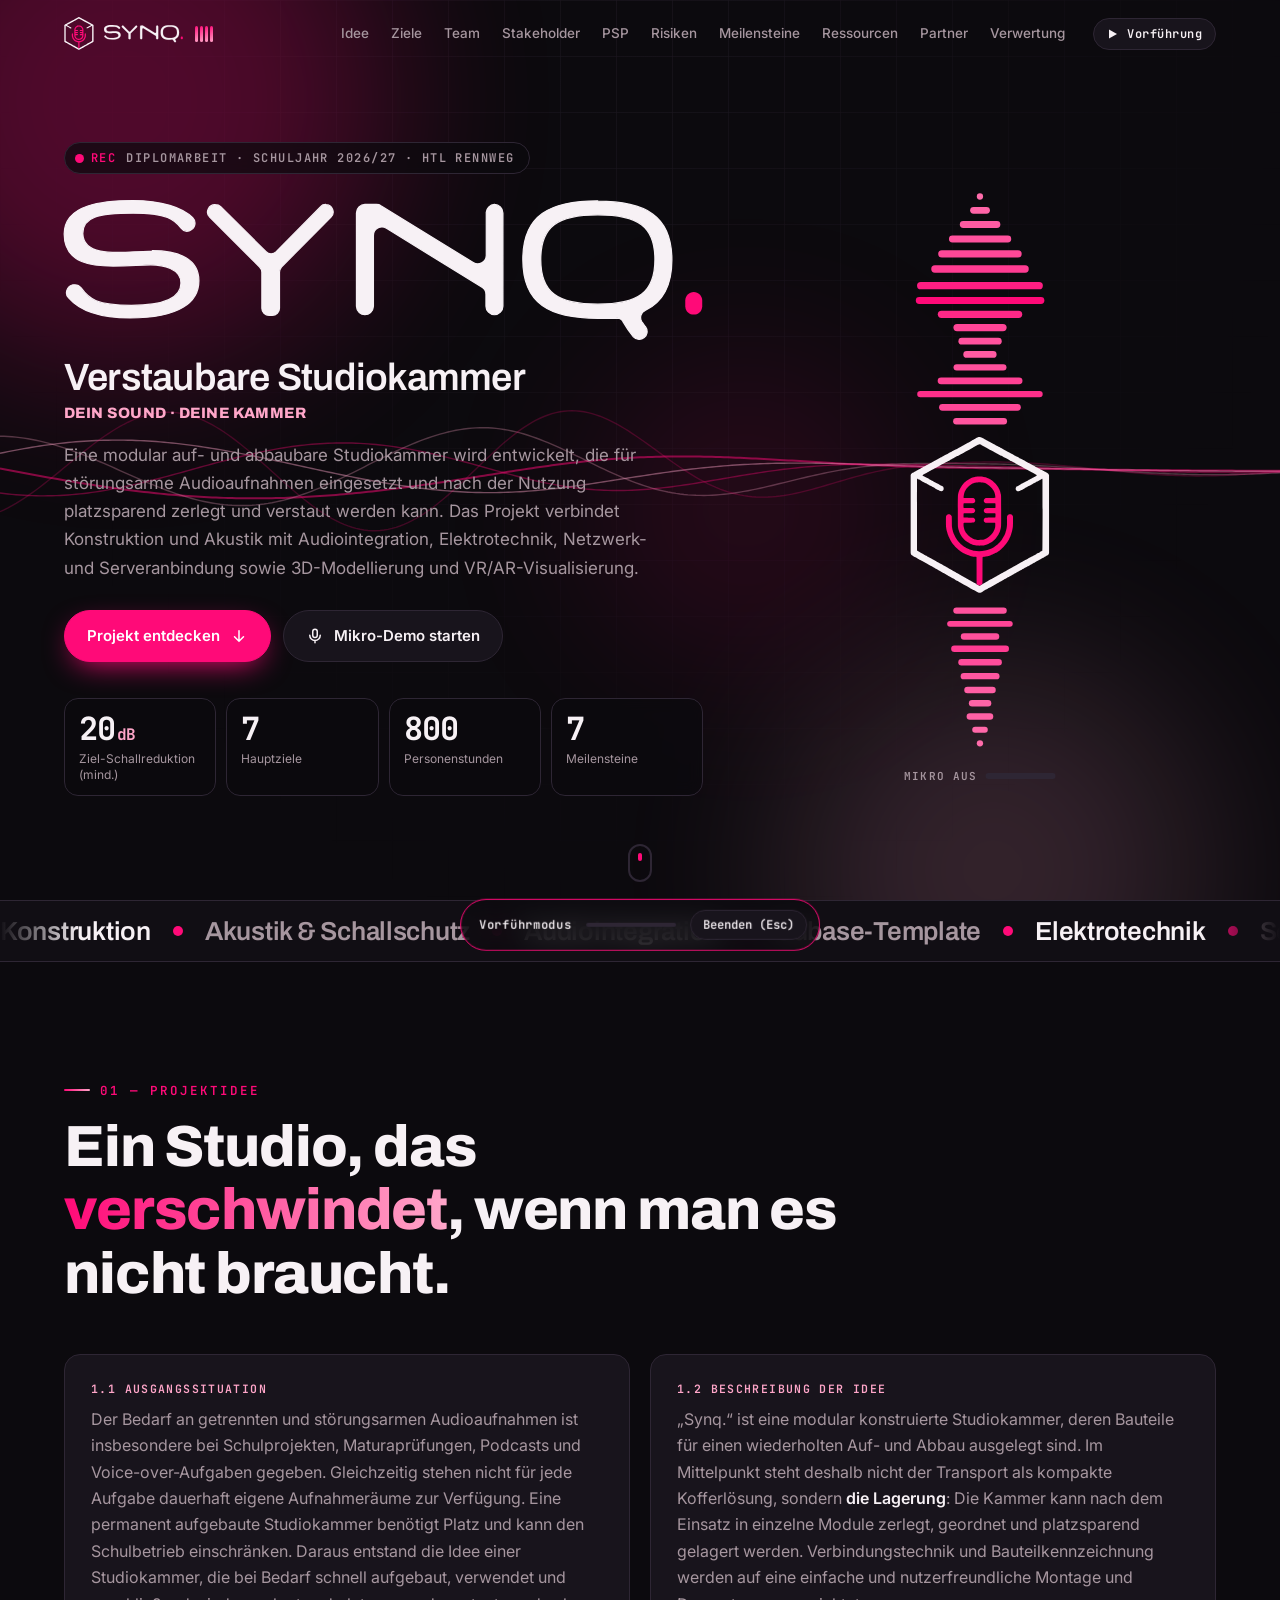
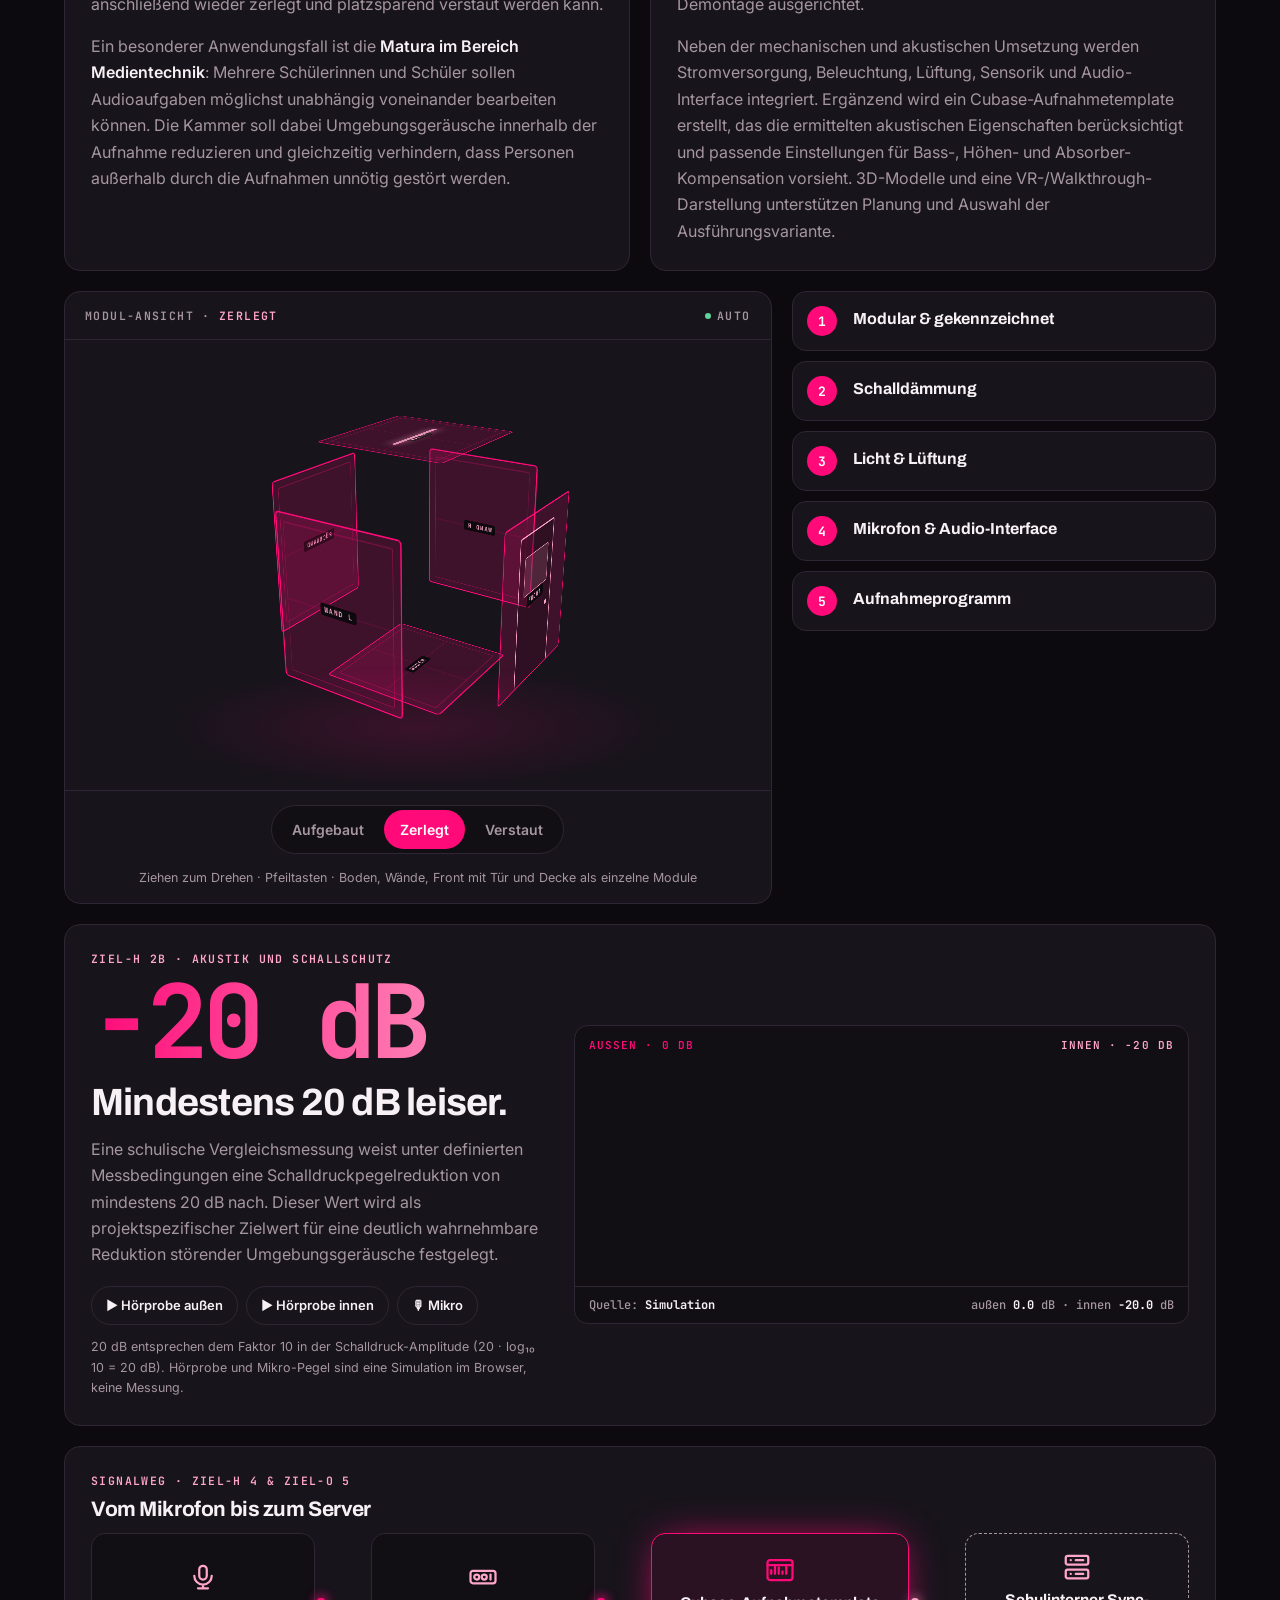
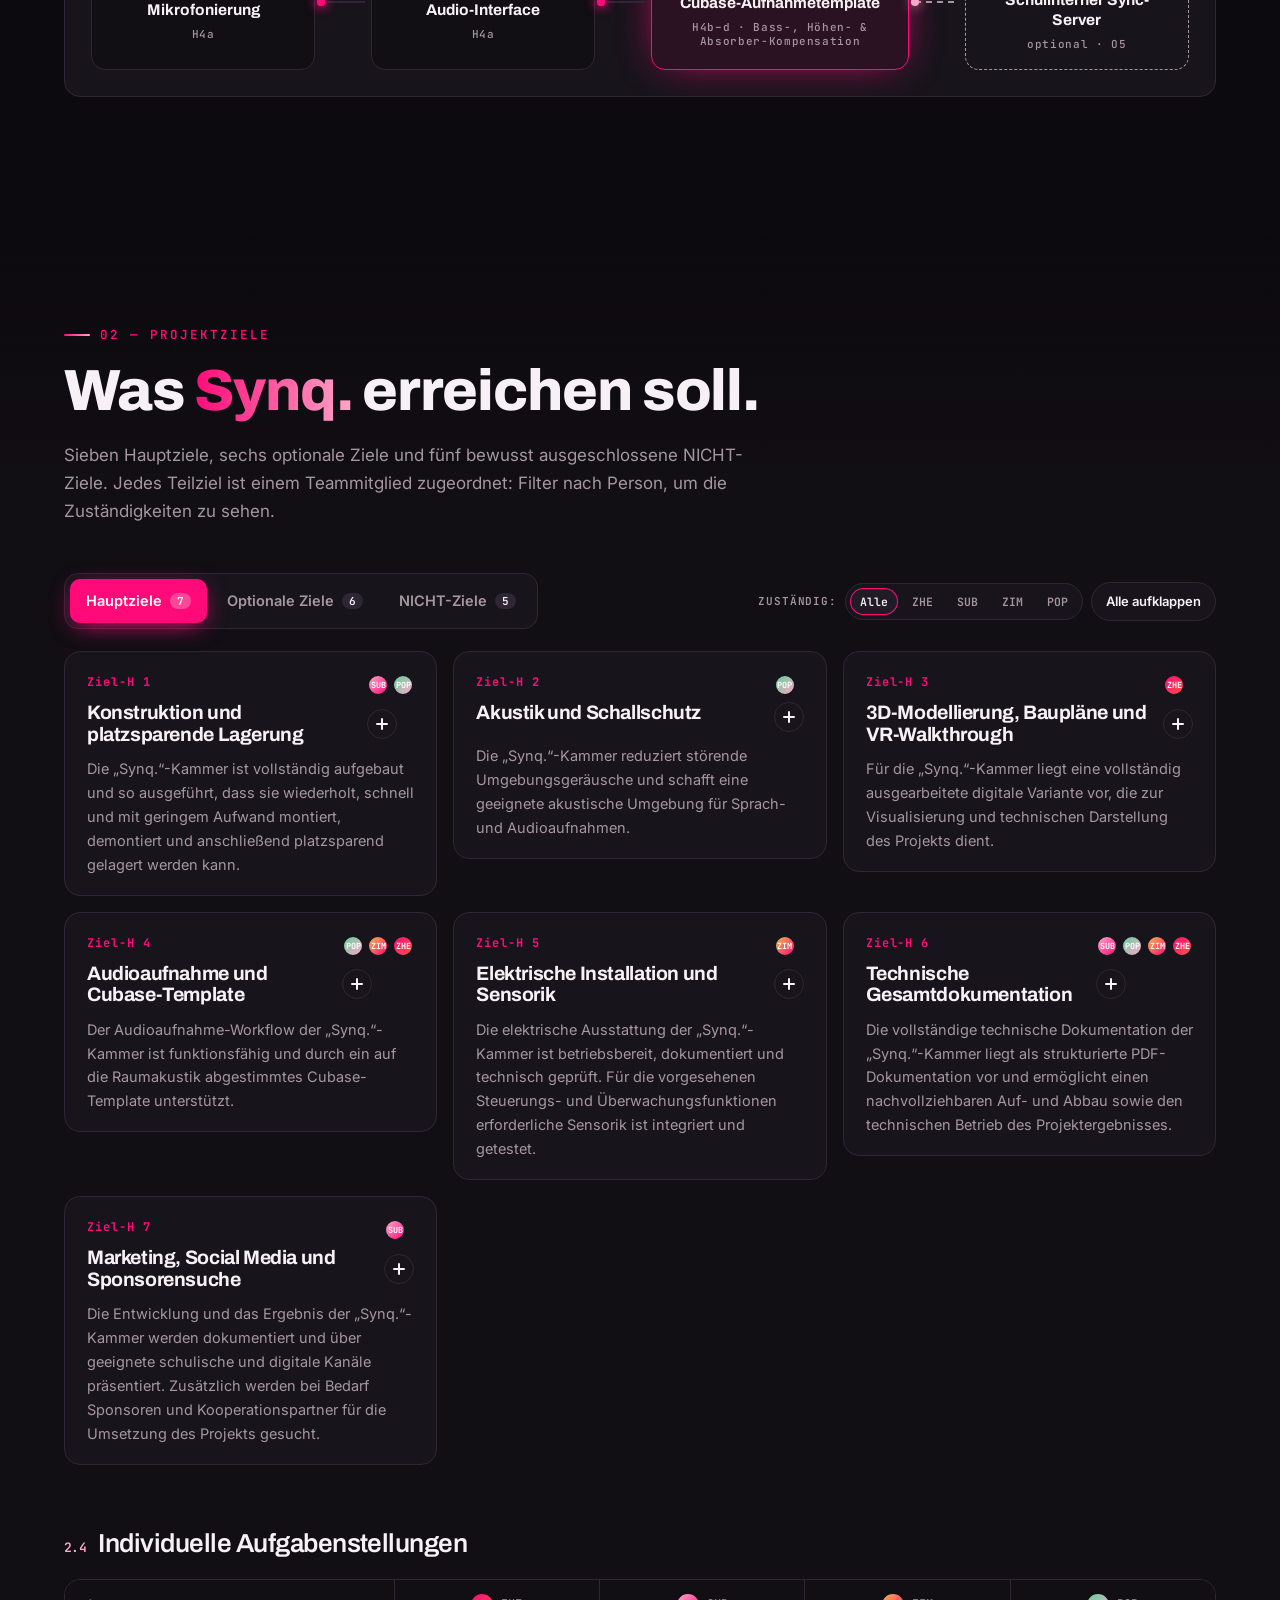
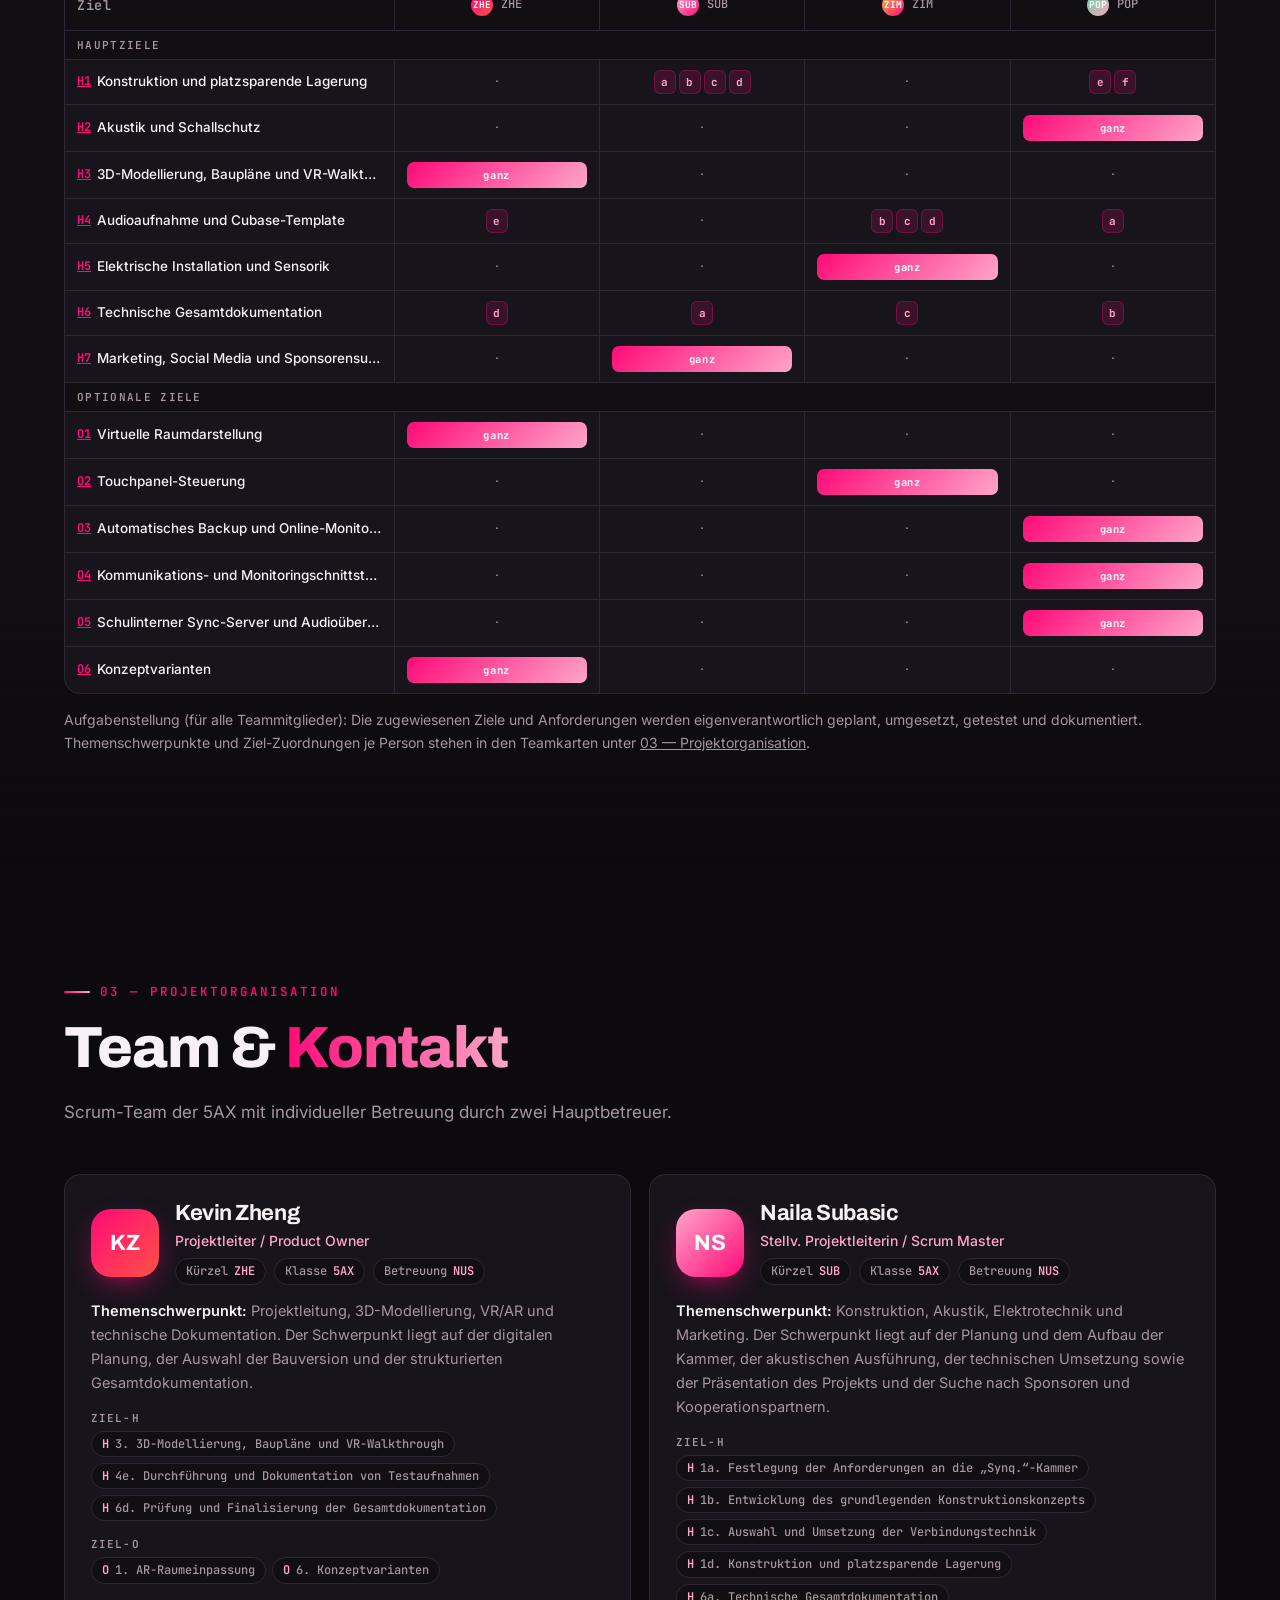
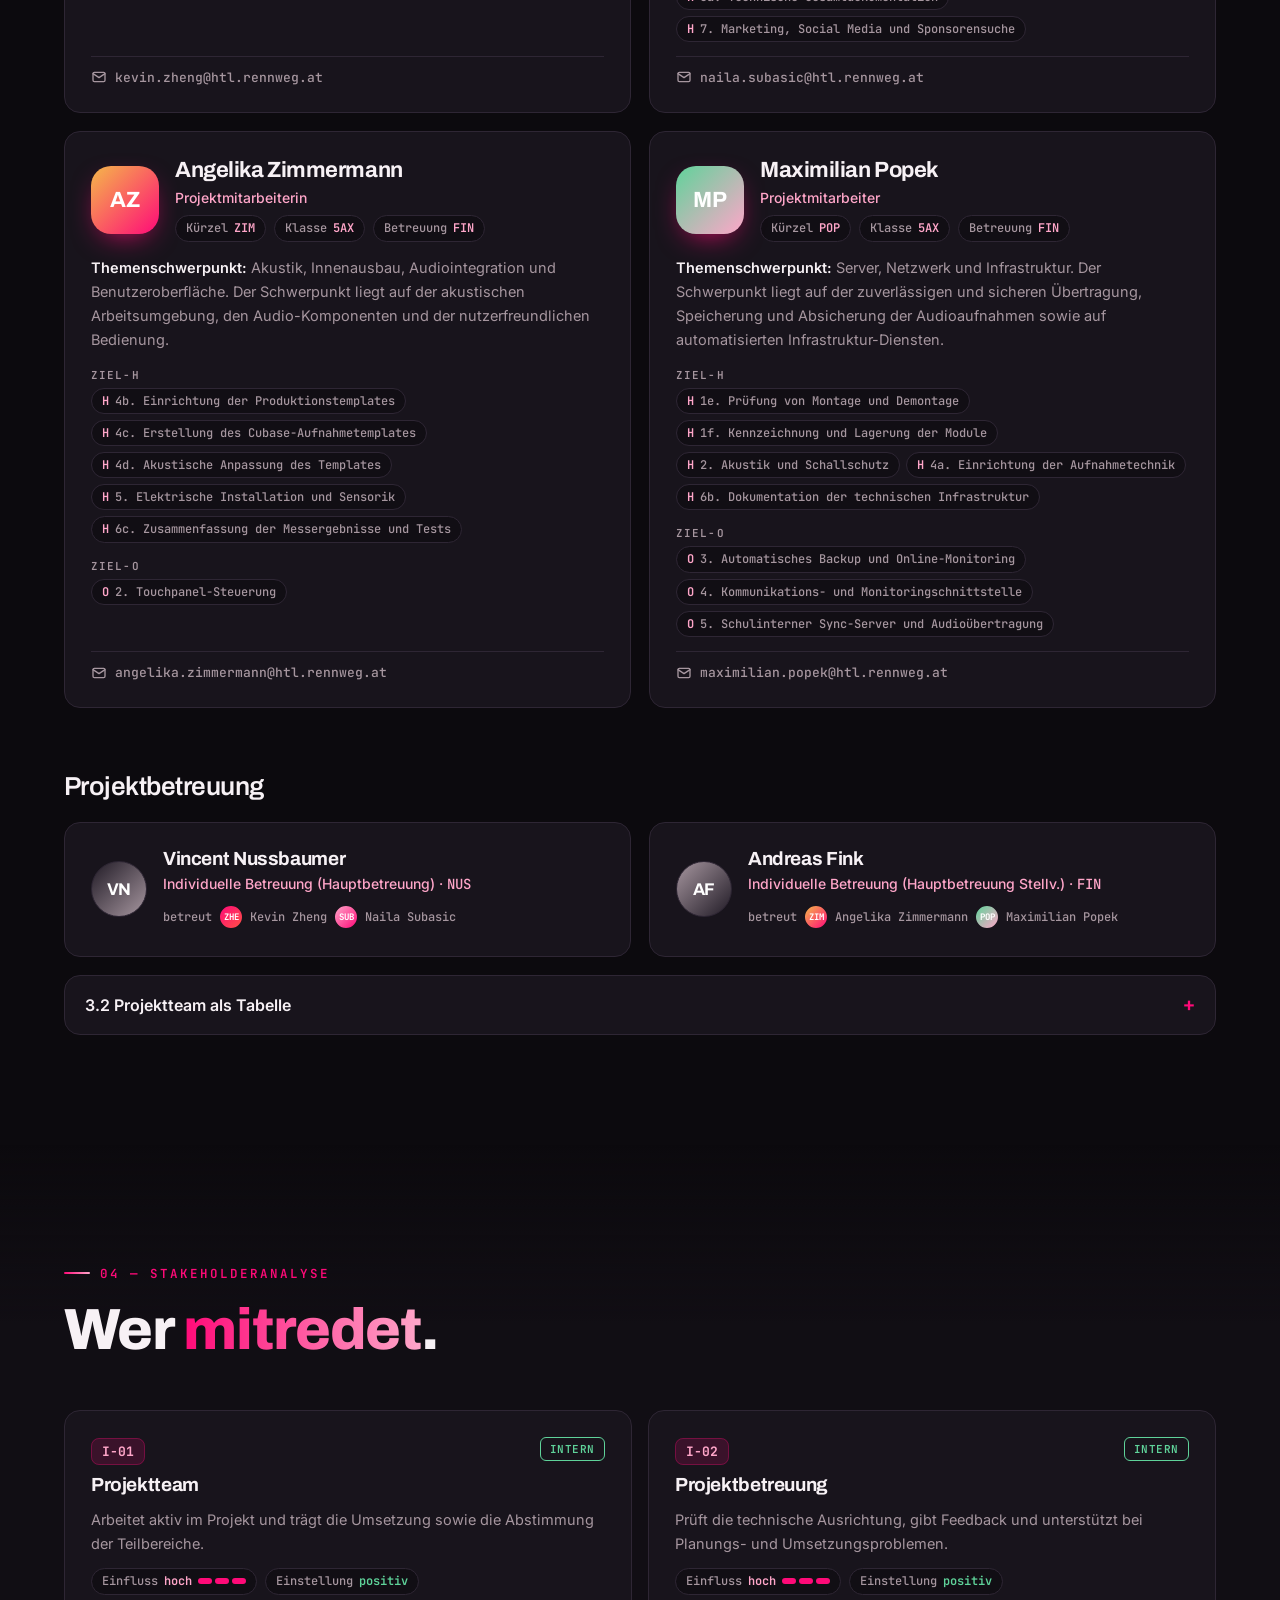
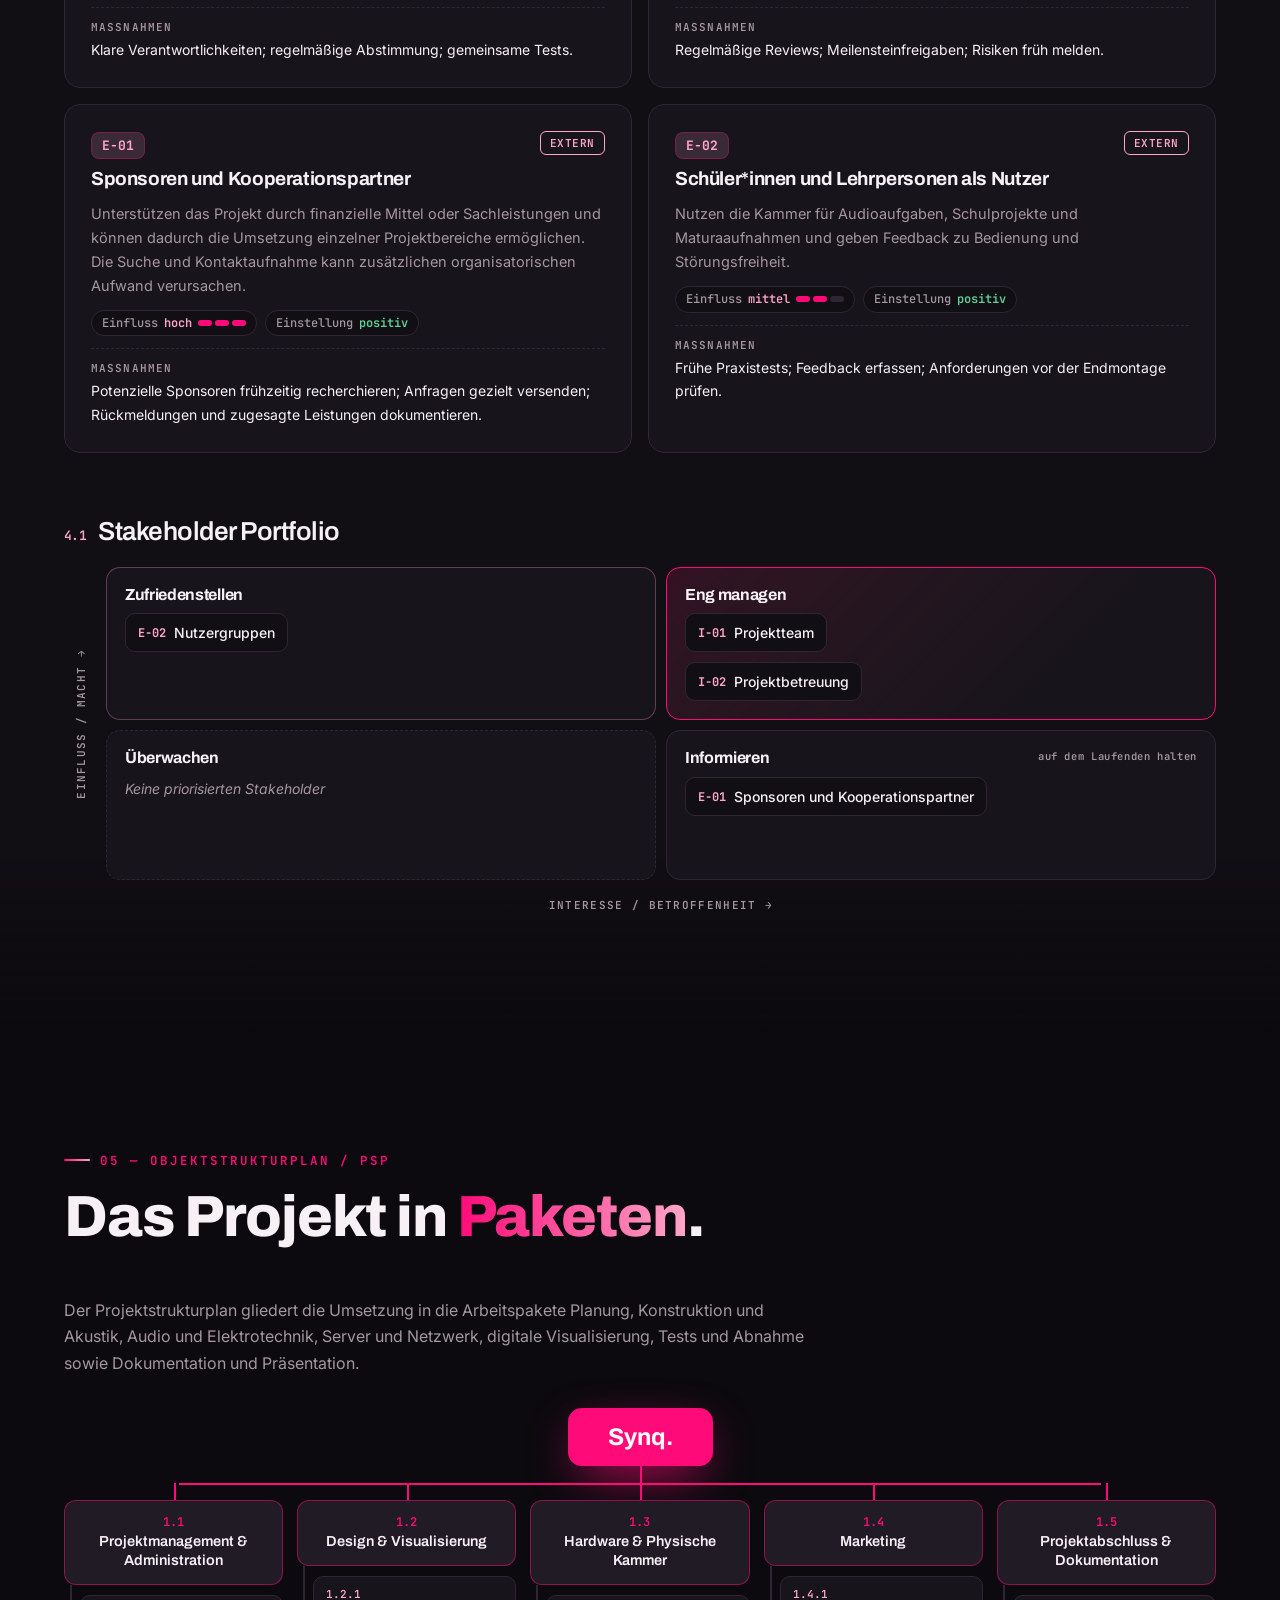
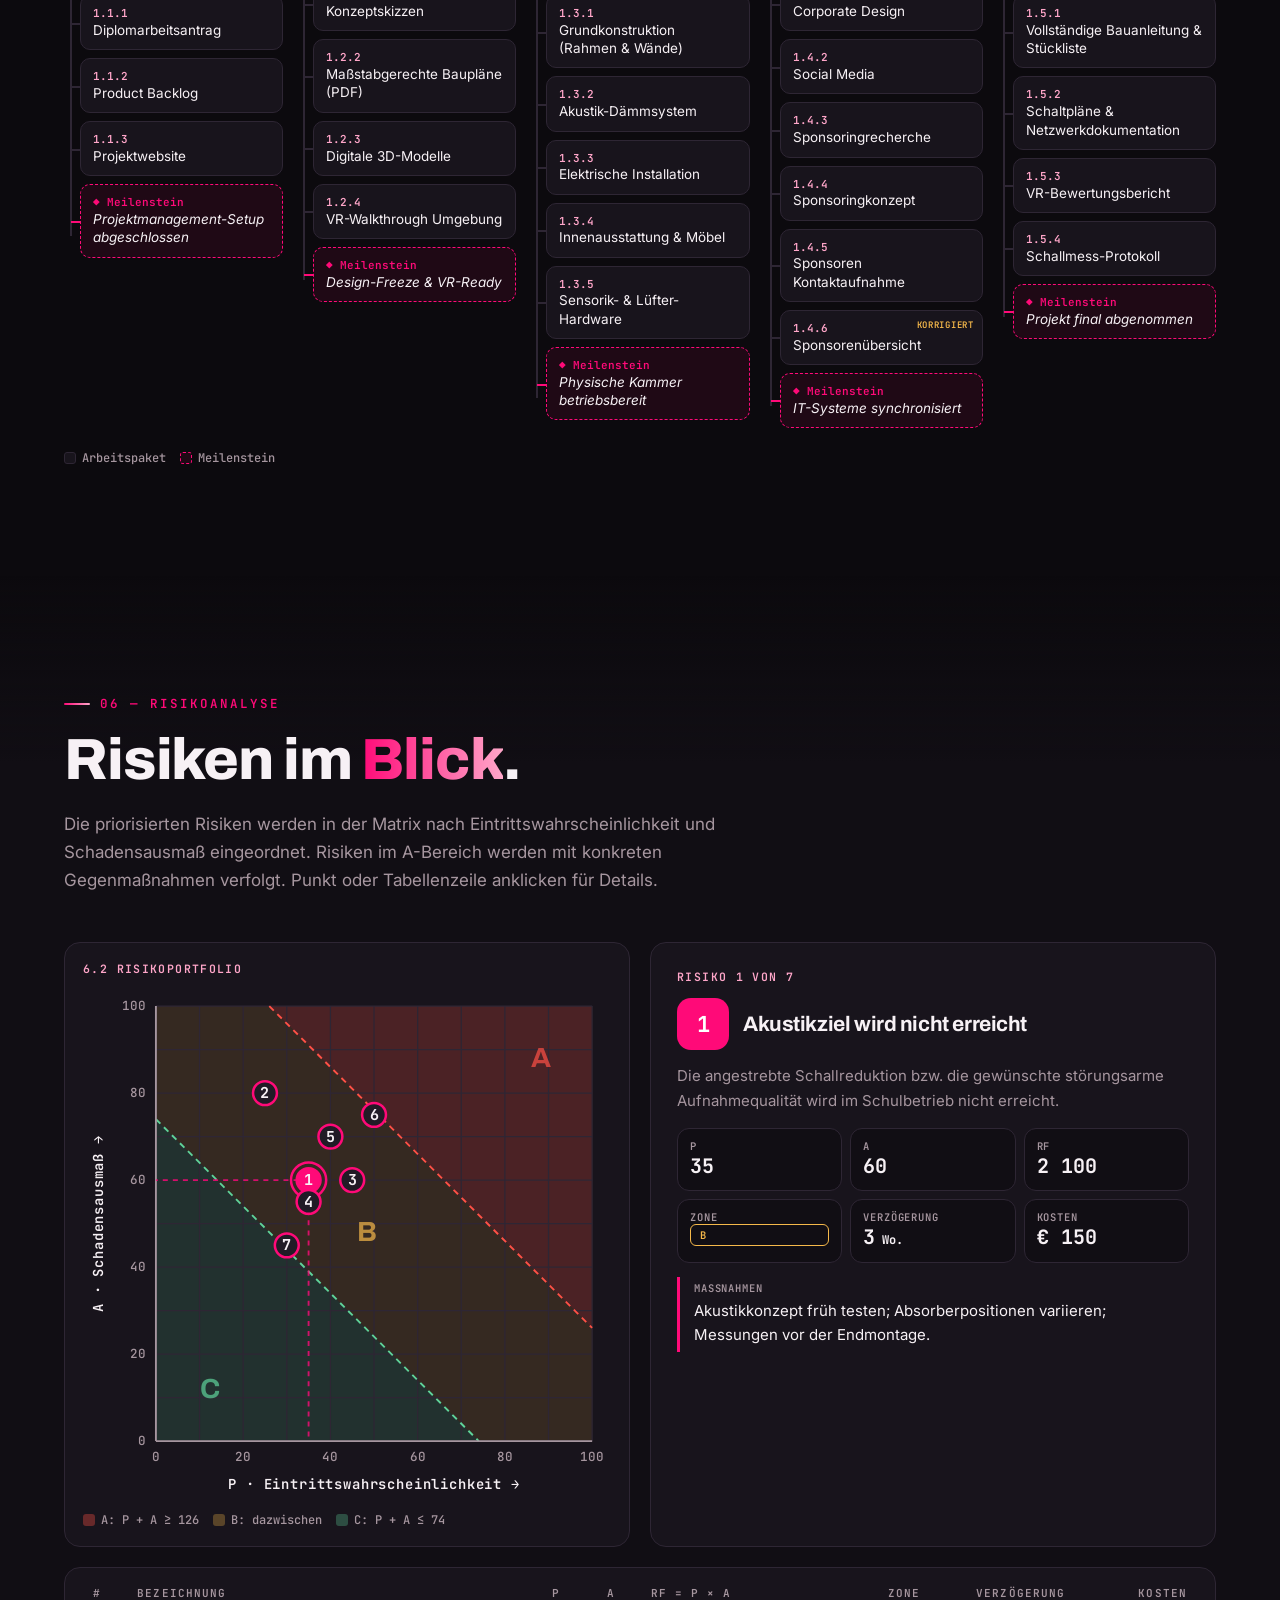
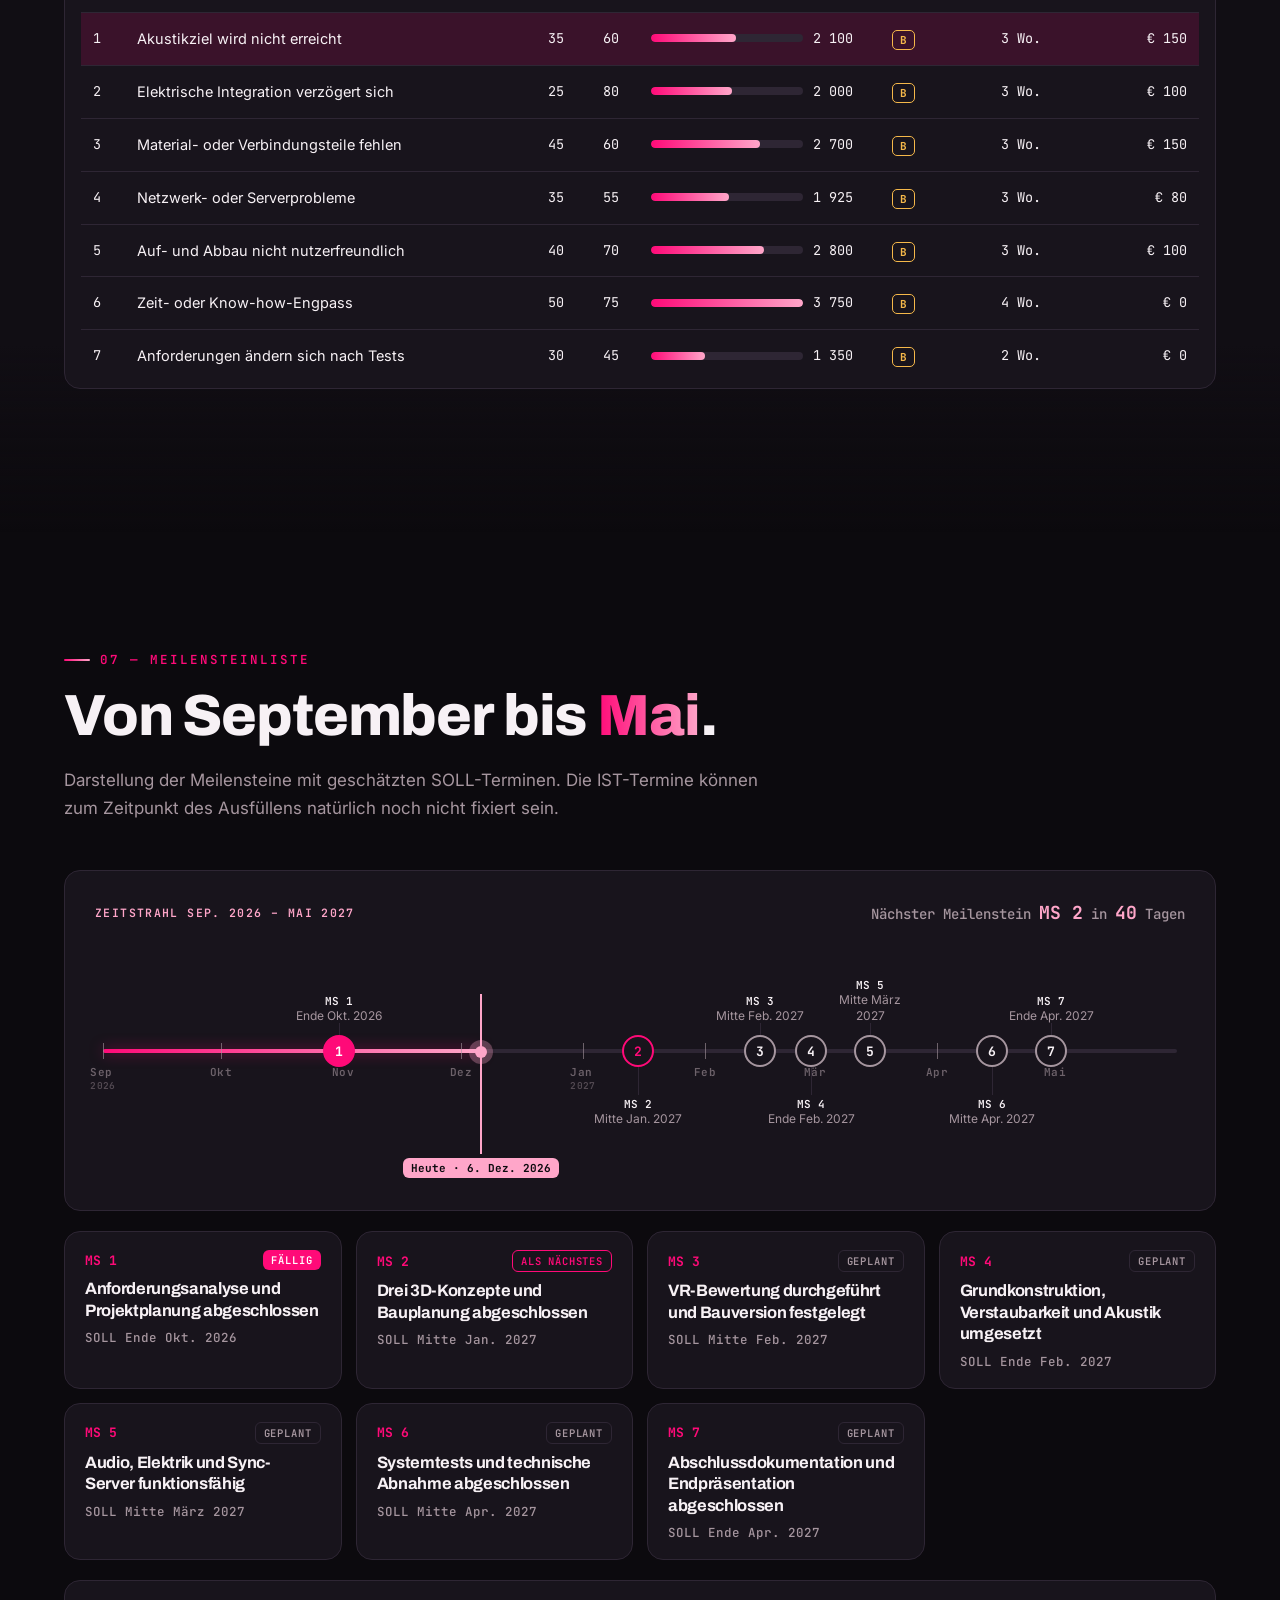
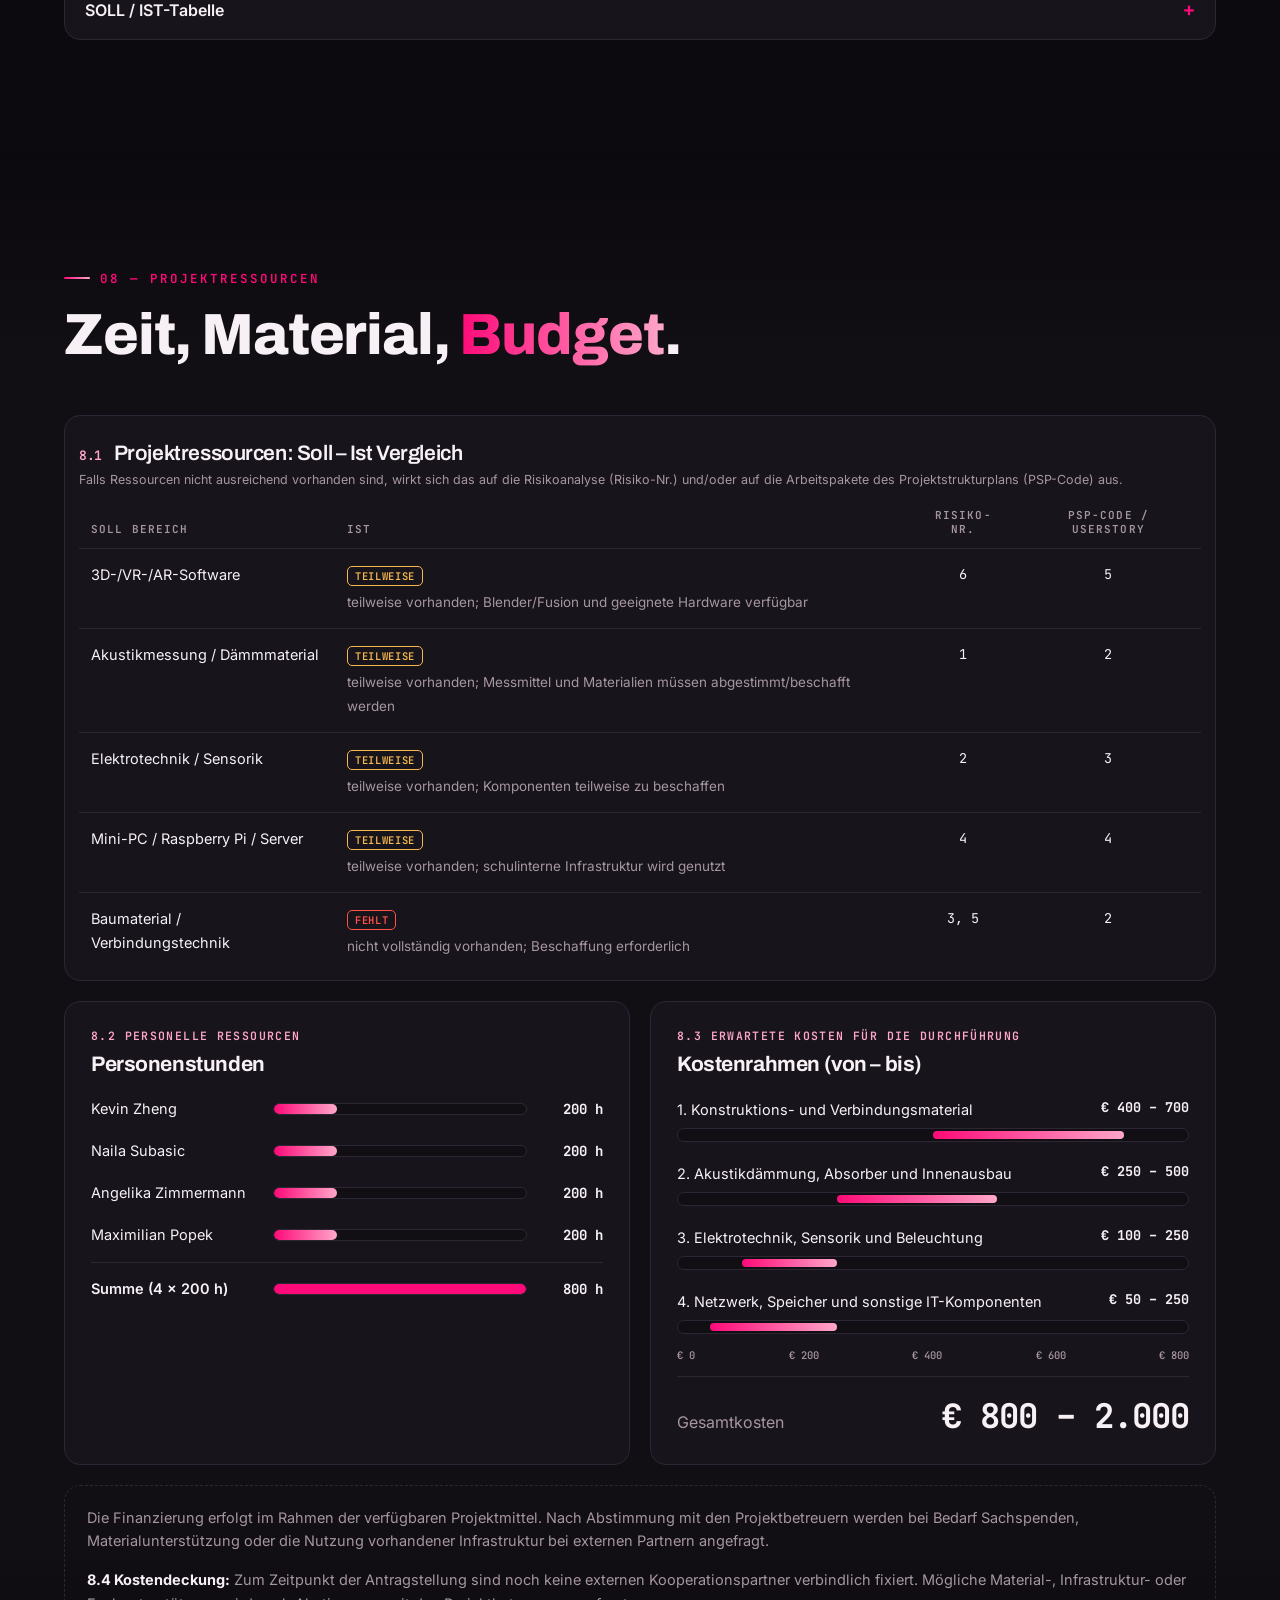
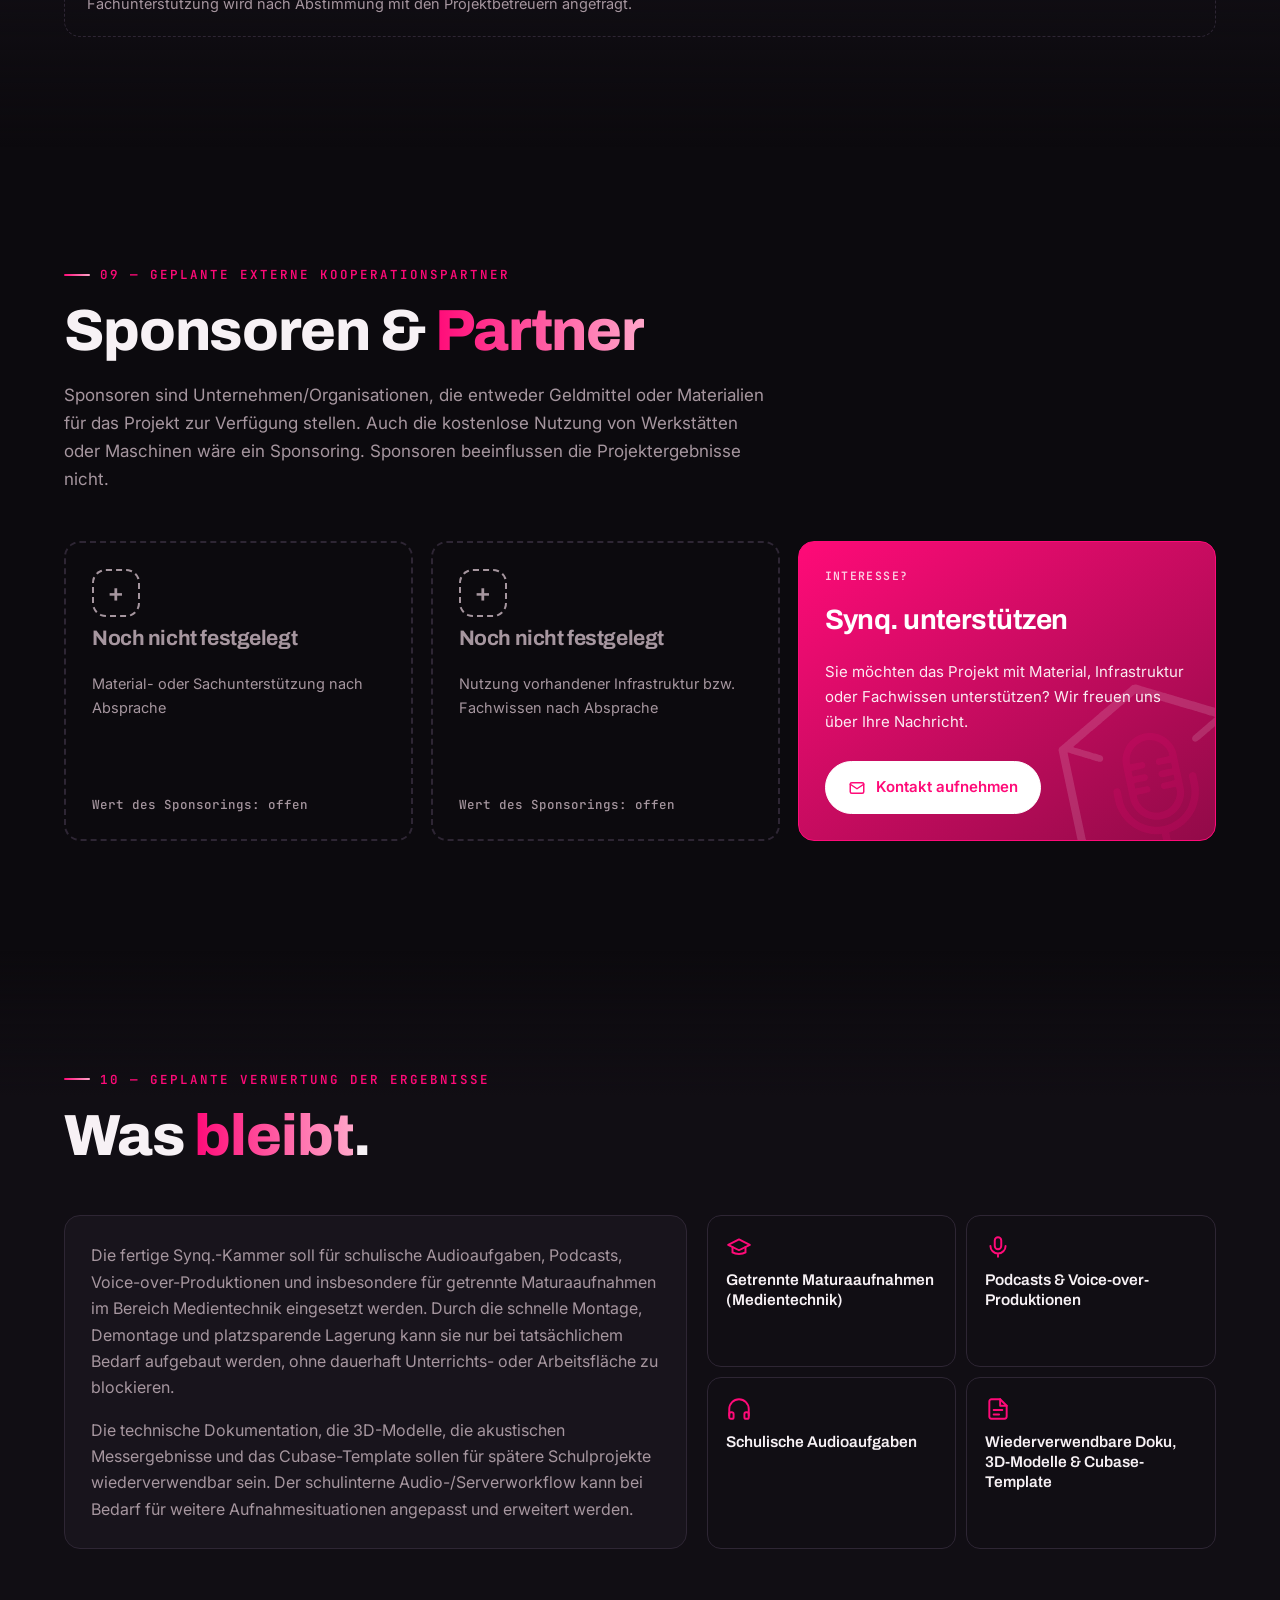
==== commit 6032af8f: "Aktualisierungen für Toft" ====
--- a/index.html
+++ b/index.html
@@ -20,36 +20,23 @@
   <link rel="icon" id="favicon" href="data:,">
   <link rel="preconnect" href="https://fonts.googleapis.com">
   <link rel="preconnect" href="https://fonts.gstatic.com" crossorigin>
-  <link href="https://fonts.googleapis.com/css2?family=Inter:wght@400;500;600;700&family=JetBrains+Mono:wght@500;600;700&family=Space+Grotesk:wght@500;600;700&display=swap" rel="stylesheet">
-  <link rel="stylesheet" href="style.css">
+  <link href="https://fonts.googleapis.com/css2?family=Inter:wght@400;500;600;700&family=JetBrains+Mono:wght@500;600;700&family=Archivo:wdth,wght@125,500..800&display=swap" rel="stylesheet">
+  <!-- Version bei jeder Änderung an style.css / script.js erhöhen, damit Browser neu laden -->
+  <link rel="stylesheet" href="style.css?v=2026-11-09-1">
   <script>document.documentElement.classList.replace('no-js', 'js');</script>
 </head>
 <body id="top">
 
-<!-- ===== Logo-Symbole (aus den Plakaten) ===== -->
+<!-- ===== Logo-Symbole: Vektorpfade 1:1 aus Plakat_DA_Synq_Kreativ_A1.pdf ===== -->
 <svg width="0" height="0" style="position:absolute" aria-hidden="true" focusable="false">
   <defs>
-    <symbol id="logo-hex" viewBox="0 0 100 110">
-      <g fill="none" stroke-linecap="round" stroke-linejoin="round">
-        <path d="M50 6 92 30v50L50 104 8 80V30Z" stroke="currentColor" stroke-width="6.5"/>
-        <path d="M15 34l15 8M85 34l-15 8" stroke="currentColor" stroke-width="6.5"/>
-        <g style="stroke:var(--accent-1)" stroke-width="5">
-          <rect x="40" y="29" width="20" height="37" rx="10"/>
-          <path d="M31 50v4a19 19 0 0 0 38 0v-4M50 73v27"/>
-          <path d="M40 41h6M54 41h6M40 48h6M54 48h6M40 55h6M54 55h6" stroke-width="3.6"/>
-        </g>
-      </g>
-      <circle cx="76" cy="47" r="4.2" style="fill:var(--accent-1)"/>
+    <symbol id="logo-hex" viewBox="0 0 442 497">
+      <path fill="currentColor" d="M217 495.1C215.5 494.9 212.1 493.5 211 492.6C210.8 492.4 210.1 492 209.5 491.6C208.8 491.3 207.6 490.6 206.9 490.1C204.9 489 203 487.8 201.5 487C200.7 486.6 199.4 485.9 198.6 485.5C197.8 485 196.5 484.3 195.8 483.9C193.8 482.8 192.1 481.9 188.8 480C187.1 479.1 185.4 478.1 184.8 477.9C184.3 477.6 183.7 477.2 183.5 477.1C183 476.6 177.5 473.5 173.4 471.3C172.6 471 171.3 470.2 170.3 469.7C169.4 469.2 168.1 468.5 167.5 468.2C166.9 467.8 165.6 467.1 164.8 466.6C163.9 466.1 162.7 465.4 162.1 465C160.2 464.1 158.5 463.1 158.1 462.8C157.9 462.6 157.2 462.2 156.5 461.8C155.9 461.4 154.6 460.7 153.7 460.2C150.4 458.4 149.3 457.8 148 457.1C144.6 455.3 143.9 454.8 142.1 453.8C140.4 452.8 137 450.8 134.5 449.5C133.9 449.2 133.2 448.7 132.8 448.5C132.5 448.2 131.7 447.8 131.2 447.5C130.6 447.2 129.5 446.6 128.7 446.2C127.9 445.7 126.6 445 125.8 444.6C123.2 443.2 121.9 442.5 121.2 442C120.9 441.8 120.2 441.4 119.9 441.2C119.4 441 118.4 440.4 117.6 439.9C112.9 437.2 111.2 436.3 109.3 435.3C108.7 435 108.1 434.7 107.9 434.5C107.7 434.3 106.3 433.5 104.8 432.8C103.3 432 101.9 431.1 101.5 430.9C101.2 430.6 100.8 430.4 100.6 430.4C100.5 430.4 99.9 430.1 99.4 429.8C98.5 429.1 97.7 428.6 95 427.1C94.4 426.8 93.3 426.1 92.4 425.6C91.6 425.1 89.7 424 88.2 423.3C85.3 421.7 80.8 419.2 78.4 417.8C77.5 417.2 76.3 416.6 75.8 416.3C75.2 416 74.6 415.7 74.4 415.5C74.2 415.3 73.6 414.9 73 414.6C72.3 414.3 71.1 413.6 70.2 413.1C67.6 411.5 64.5 409.8 58.8 406.8C58 406.4 57.2 405.9 57 405.7C56.8 405.5 56.2 405.2 55.7 405C55.2 404.8 54.1 404.1 53.3 403.6C52.4 403.1 51.2 402.4 50.7 402.1C50.1 401.9 49.4 401.4 49.1 401.2C48.7 400.9 48 400.5 47.5 400.2C46.9 400 45.8 399.3 44.9 398.8C44 398.3 42 397.2 40.5 396.4C35.8 394 34.7 393.4 33.2 392.5C30.8 391 27.1 388.9 25.2 387.9C24.5 387.5 23.2 386.8 22.5 386.4C21.7 386 18.8 384.4 15.8 382.8C12.9 381.2 10.1 379.6 9.5 379.2C9 378.8 8.4 378.5 8.3 378.5C8 378.5 4.8 376.5 3.7 375.7C2.4 374.7 1.7 373.5 0.8 371L0.1 368.8L0.2 122.3L0.9 120.8C2.1 118.1 4.3 115.8 6.1 115.2C6.4 115.1 6.9 114.8 7.2 114.6C7.6 114.4 9.2 113.5 10.8 112.6C12.4 111.8 14.4 110.8 15.1 110.3C15.9 109.9 17.1 109.3 17.8 108.9C18.6 108.5 19.8 107.8 20.6 107.3C22.2 106.5 23.9 105.6 26.3 104.3C27.1 103.9 28.5 103.1 29.3 102.7C30.1 102.2 31.1 101.6 31.6 101.4C32.1 101.2 32.7 100.8 33.1 100.5C33.8 100.1 34.9 99.5 39.5 97C41 96.2 43 95.2 43.8 94.8C44.6 94.4 46.6 93.3 48.3 92.4C52.1 90.4 53.6 89.6 55.7 88.4C57.6 87.3 59.1 86.5 62.7 84.6C65.4 83.2 67.6 82 70.1 80.6C70.8 80.3 72.1 79.5 73 79C73.8 78.5 75.2 77.8 75.9 77.4C77.6 76.5 79.2 75.6 83.1 73.4C84.8 72.5 87.4 71 89 70.2C90.5 69.4 92.5 68.4 93.4 67.9C97.1 65.9 97.8 65.5 99.2 64.8C100 64.3 101.2 63.6 102 63.2C102.7 62.8 104.1 62.1 105 61.6C108.4 59.5 112.9 57.1 113.5 56.9C113.9 56.8 114.6 56.4 115.2 56C115.9 55.7 116.7 55.2 117.1 55C120.3 53.2 122.6 51.9 123.2 51.6C123.5 51.3 125.1 50.5 126.6 49.7C128.1 48.9 130 47.9 130.7 47.5C131.5 47.1 133.1 46.2 134.2 45.6C138.9 43.2 142 41.5 145.1 39.8C146.4 39.1 147.9 38.3 151.4 36.4C152.2 36 153.4 35.3 154.1 34.9C157.6 33 165.9 28.5 168.6 27.1C169.1 26.9 169.7 26.5 169.9 26.3C170.1 26.2 170.8 25.8 171.4 25.4C172 25.1 173.2 24.4 174.1 23.9C175 23.4 176.3 22.6 177.1 22.2C177.8 21.8 179.1 21.1 179.9 20.7C180.7 20.2 181.9 19.6 182.6 19.2C183.3 18.9 184.1 18.4 184.5 18.2C184.8 18 185.5 17.7 186.1 17.4C188.5 16.2 192.5 14 193.2 13.5C193.7 13.2 194.1 12.9 194.2 12.9C194.3 12.9 194.8 12.6 195.4 12.2C195.9 11.8 196.9 11.3 197.5 10.9C198.1 10.6 199.2 10 199.9 9.6C200.7 9.1 201.8 8.5 202.4 8.2C203 7.9 205 6.9 206.9 5.9C212.8 2.6 213.8 2.1 216.2 1.3C219.9 0.1 223.1 0.6 227.3 3.1C228.3 3.7 229.8 4.5 230.5 4.9C232.3 5.9 237.1 8.5 239.3 9.8C240.2 10.3 241.4 10.9 241.8 11.1C242.3 11.3 243 11.7 243.3 11.9C243.8 12.3 245.7 13.3 250.8 16C251.6 16.4 253.6 17.5 255.1 18.3C256.7 19.1 259.3 20.5 261 21.4C262.7 22.2 264.8 23.4 265.6 23.8C267.4 24.9 272.1 27.5 274 28.6C274.8 29 276.4 29.9 277.6 30.5C278.9 31.2 280.9 32.3 282.2 33C283.5 33.6 285.1 34.5 285.8 34.9C286.4 35.2 288.3 36.2 290 37C291.6 37.9 293 38.7 293.2 38.8C293.3 38.9 293.9 39.2 294.5 39.6C295.1 39.9 297 41 298.8 42C300.6 43 303.3 44.4 304.8 45.2C308.7 47.3 309.5 47.7 310.8 48.4C311.4 48.8 312.8 49.6 314 50.2C315.1 50.8 317.7 52.2 319.7 53.3C321.7 54.4 323.5 55.4 323.8 55.5C324 55.5 324.4 55.8 324.8 56C325.1 56.2 326.6 57 328 57.8C329.4 58.5 331.5 59.7 332.7 60.3C333.8 61 335.8 62 337.1 62.7C338.4 63.4 340.1 64.3 340.9 64.8C341.7 65.2 343 65.9 343.8 66.3C344.6 66.7 345.4 67.2 345.5 67.3C345.7 67.4 347 68.2 348.5 69C350 69.7 351.9 70.7 352.6 71.1C353.3 71.5 354.6 72.2 355.4 72.6C363.2 76.7 365 77.8 366.8 78.7C369.8 80.5 375.1 83.4 376.1 83.9C376.6 84.1 377.9 84.8 378.8 85.3C379.8 85.8 381 86.5 381.5 86.8C382.1 87 386 89.1 390.3 91.5C394.5 93.8 399.9 96.7 402.2 97.8C406.3 100 409.9 101.9 411.8 103C412.3 103.3 413.3 103.8 414 104.1C414.7 104.4 416.1 105.2 417.1 105.7C418.1 106.3 419.9 107.3 421 107.9C422.2 108.5 424.3 109.6 425.7 110.4C427.1 111.2 428.7 112 429.3 112.3C429.8 112.6 431 113.2 432 113.7C432.9 114.2 434.2 114.9 434.7 115.2C437.1 116.3 438.7 118.2 439.6 121L440.2 122.7L440.3 245.8L440.3 368.9L439.7 370.5C438.7 373.6 437.2 375.4 433.6 377.5C432.6 378.1 431.4 378.8 430.9 379.1C430.1 379.6 427.8 380.9 423.6 383.2C422.8 383.6 421.7 384.2 421 384.6C420.3 385 419.1 385.7 418.3 386.1C417.6 386.5 415.8 387.4 414.5 388.2C413.1 389 411.9 389.6 411.8 389.6C411.7 389.6 411.3 389.8 410.9 390.1C410.5 390.4 409.7 390.9 409.1 391.2C408.6 391.5 407.6 392 407 392.3C406.4 392.7 404.6 393.6 403.1 394.5C401.5 395.3 400.1 396.1 399.9 396.2C399.7 396.4 399 396.7 398.4 397C397.8 397.3 396.9 397.8 396.5 398.1C396.1 398.4 395.5 398.8 395.1 399C394.7 399.2 393.5 399.8 392.5 400.4C391.5 401 390.3 401.6 389.9 401.8C389.5 402 388.7 402.5 388.2 402.8C387.6 403.2 386.8 403.7 386.3 403.9C385.4 404.4 384.5 404.9 382.9 405.8C382.3 406.2 380.5 407.1 379.1 407.9C375.1 410 374.3 410.4 372.5 411.5C371.7 412 370.5 412.7 370.1 412.9C369.6 413.1 368.9 413.5 368.6 413.7C368.2 414 366.9 414.7 365.5 415.4C364.2 416.1 362.8 416.9 362.4 417.2C362 417.4 361.6 417.6 361.5 417.6C361.4 417.6 360.9 417.9 360.4 418.2C359.9 418.6 358.3 419.5 356.8 420.2C355.4 421 354 421.8 353.8 422C353.6 422.2 353.3 422.3 353.2 422.3C353 422.3 346.2 426 345.7 426.4C345.5 426.5 344.2 427.3 342.9 428C341.5 428.7 340.1 429.5 339.8 429.7C339.4 430 339 430.2 338.9 430.2C338.8 430.2 335.5 432 332.8 433.5C332 434 330.1 435 328.6 435.8C327.1 436.7 325.2 437.8 324.4 438.2C322.9 439.1 321.6 439.9 318.9 441.3C318.2 441.7 317.4 442.1 317.3 442.2C317.1 442.3 315.9 443 314.4 443.8C311.8 445.2 307.4 447.6 304.6 449.3C303 450.2 301.5 451 299.6 452.1C299 452.4 297.5 453.3 296.2 454C292.2 456.5 291.4 456.9 286.5 459.5C284.9 460.3 283.4 461.1 283.2 461.2C283.1 461.4 282.5 461.7 282 462C280.9 462.6 276.2 465.2 273.6 466.7C272.7 467.2 271.4 467.9 270.8 468.2C270.1 468.6 268.8 469.2 268 469.7C267.2 470.1 266 470.8 265.2 471.2C263.9 472 261.9 473.1 259.3 474.6C256.5 476.3 255.2 477 252.6 478.4C251.2 479.1 249.8 479.9 249.4 480.2C249.1 480.4 248.7 480.7 248.5 480.7C248.4 480.7 247.9 480.9 247.3 481.3C246.8 481.7 245.9 482.2 245.4 482.5C243 483.9 241.4 484.8 240.2 485.4C238.5 486.4 234 488.9 230.1 491.1C224.1 494.5 223.6 494.7 221.1 495.1C219.9 495.3 218.8 495.4 218.7 495.4C218.6 495.4 217.8 495.3 217 495.1M220.8 472.8C221 472.5 221.4 472.3 221.6 472.3C221.9 472.3 222.5 471.8 223.1 471.3C223.7 470.8 224.5 470.3 224.7 470.3C225 470.3 225.5 470.1 225.7 469.8C225.9 469.6 226.3 469.3 226.6 469.3C226.8 469.3 227.2 469.1 227.5 468.9C228.2 468.1 230.2 466.6 230.4 466.6C230.6 466.6 231.2 466.3 233.5 465C234.3 464.5 236.3 463.4 237.9 462.6C239.4 461.8 241 461 241.3 460.7C241.7 460.4 242.1 460.2 242.2 460.2C242.4 460.2 244.2 459.2 246.2 457.9C248 456.8 250.6 455.3 252.6 454.3C256.8 452 259.9 450.3 260.3 450C260.5 449.8 261.9 449 263.4 448.2C266.6 446.6 268.3 445.7 270.3 444.5C271.1 444 272.2 443.4 272.8 443.1C273.3 442.8 274.2 442.3 274.7 442C276.4 440.9 277.1 440.5 278.6 439.8C279.4 439.3 280.7 438.7 281.3 438.3C285.1 436.2 289.3 433.9 291.4 432.8C292.8 432.1 294.2 431.3 294.7 431C295.1 430.7 295.5 430.4 295.6 430.4C295.7 430.4 296.9 429.8 298.3 428.9C302.4 426.5 303.4 425.9 305.9 424.5C307.2 423.8 308.9 422.8 309.7 422.4C310.5 421.9 311.7 421.2 312.5 420.9C315.9 419.1 317.8 418 321.3 416.1C322.2 415.5 323.4 414.8 324 414.5C324.6 414.2 325.8 413.5 326.6 413.1C327.4 412.6 328.7 411.9 329.5 411.5C330.2 411.1 332.2 410 333.9 409.1C335.6 408.1 338.8 406.4 341 405.1C343.1 403.9 345.2 402.7 345.6 402.4C346 402.1 346.4 401.9 346.5 401.9C346.6 401.9 347.8 401.2 349.1 400.4C350.4 399.6 353.2 398.1 355.3 397C357.4 395.9 360.5 394.3 362.1 393.3C363.8 392.4 365.8 391.3 366.6 390.9C367.9 390.1 368.5 389.8 371.7 388.1C372.5 387.6 373.3 387.1 373.5 387C373.7 386.8 375.2 386 376.7 385.2C380.3 383.3 381.5 382.7 385.2 380.6C389.9 377.9 390.5 377.6 392.1 376.8C393.8 375.9 395.4 375 399.2 372.8C400.7 372 402.7 370.9 403.6 370.4C408 368.1 409.7 367.1 410.7 366.5C411.2 366.2 412.5 365.5 413.7 364.8C414.9 364.2 416.3 363.5 416.8 363.2C417.3 362.8 417.9 362.5 418.2 362.3C418.5 362.2 418.9 361.7 419.1 361.2C419.8 360 419.8 134.9 419.1 134.2C418.6 133.7 418.1 133.7 416.8 134.4C416.2 134.7 414.5 135.6 413 136.4C411.5 137.2 410.2 137.9 410 138.1C409.8 138.3 408 139.2 406 140.3C404.1 141.3 402.2 142.3 402 142.5C401.5 142.8 400.1 143.5 396.9 145.2C396.2 145.6 395.3 146 394.9 146.2C394.6 146.4 393.2 147.2 391.9 147.9C390.6 148.6 388.9 149.5 388.1 150C386.2 151 384.1 152.2 382.5 153.1C381.8 153.5 379.3 154.8 377 156C374.8 157.1 372.6 158.2 372.2 158.5C371.8 158.8 371 159.2 370.5 159.5C369.9 159.8 368.8 160.4 368 160.9C366.5 161.7 364.4 162.8 362 164.1C359.6 165.4 358.6 165.9 357.8 166.5C356.6 167.1 355 168 349.3 170.8C345 172.9 344.5 173 342.9 173.1C338.3 173.4 334.1 169.6 334.1 165.2C334.1 163.4 335.2 160.7 336.4 159.3C337.5 158.2 337.9 158 342.5 155.5C343.9 154.8 345.3 154 345.5 153.9C345.7 153.7 346.9 153 348.3 152.3C349.6 151.6 351 150.8 351.4 150.5C351.8 150.3 352.1 150 352.2 150C352.4 150 363.4 144.2 365.3 143.1C365.5 142.9 366.9 142.2 368.2 141.5C369.6 140.8 371.2 139.9 371.9 139.5C372.6 139.1 373.2 138.7 373.4 138.7C373.5 138.7 373.9 138.5 374.3 138.2C374.8 137.9 375.5 137.4 376.1 137.1C376.6 136.8 377.8 136.2 378.6 135.8C380.2 134.9 381.3 134.3 386 131.8C387.6 131 389.6 129.9 390.5 129.4C391.4 128.9 392.7 128.2 393.5 127.8C394.2 127.5 395.5 126.7 396.4 126.2C397.3 125.6 398.5 124.9 399.1 124.7C401.7 123.5 402.2 122.2 400.5 121.5C400 121.3 398.8 120.6 397.9 120C397 119.5 395.8 118.8 395.2 118.4C394.6 118.1 393.3 117.5 392.4 117C388.6 115 387.6 114.4 385.2 113.1C383.9 112.4 382.5 111.6 382.1 111.4C381.8 111.2 380.3 110.3 378.9 109.5C377.4 108.7 375.6 107.7 374.8 107.3C374 106.9 372.8 106.2 372.2 105.9C371.5 105.6 370.1 104.8 369.1 104.3C368.1 103.7 366 102.5 364.4 101.7C360.3 99.5 359 98.8 357.4 97.9C355 96.6 349.5 93.6 345.8 91.7C343 90.2 341.5 89.4 339.9 88.5C339.1 88.1 337.8 87.4 337.1 86.9C334.5 85.5 332.8 84.6 331.3 83.7C330.5 83.2 328.6 82.2 327.1 81.5C324 79.9 321.6 78.6 319.6 77.5C318.9 77.1 317.6 76.4 316.9 76C316.2 75.6 314.1 74.5 312.4 73.5C309 71.6 305.5 69.8 300.6 67.2C297.7 65.7 295.7 64.6 293 63C292.1 62.5 290.4 61.5 289.1 60.9C287.8 60.2 286.6 59.5 286.5 59.4C286.3 59.3 284.6 58.4 277.4 54.6C273.5 52.7 272 51.9 270.2 50.8C267 48.8 260.5 45.2 254.1 41.9C251.1 40.4 249.8 39.7 246.9 38C246.1 37.6 244.8 37 244.2 36.6C243.5 36.3 242.8 35.9 242.6 35.7C242.4 35.5 241 34.8 239.5 34C238 33.2 236.1 32.2 235.3 31.7C234.5 31.3 233.2 30.6 232.3 30.2C231.5 29.8 230.2 29 229.3 28.5C228.4 28 227.1 27.3 226.3 26.9C225.6 26.5 223.9 25.7 222.6 25C219.6 23.3 219.4 23.4 214.6 26C212.6 27.1 210 28.5 208.9 29.1C207.8 29.7 205.9 30.7 204.7 31.3C202.3 32.6 200 33.8 198 34.9C197.3 35.3 196 36 195.2 36.5C193.1 37.7 191.6 38.5 186.9 41.1C186 41.6 184.5 42.4 183.5 42.9C182.6 43.4 181.3 44.1 180.5 44.5C178.5 45.5 177 46.4 170.6 49.9C167.5 51.7 165.4 52.8 161.3 55C160 55.6 157.7 56.9 156 57.9C154.4 58.8 152.5 59.9 151.8 60.2C151.1 60.6 149.9 61.3 149.1 61.7C146.4 63.2 144.7 64.1 141.8 65.6C136.7 68.3 136.2 68.6 131.8 71C127.2 73.5 126.1 74.1 125.3 74.5C124.7 74.8 123.5 75.4 122.6 76C121.6 76.5 120.4 77.1 120 77.3C119.5 77.5 118.8 77.9 118.5 78.2C118 78.5 115.7 79.8 111.1 82.2C110.4 82.5 109.1 83.3 108.3 83.8C106.4 84.9 98.3 89.3 96.7 90.1C96 90.5 94.7 91.2 93.8 91.7C92.8 92.2 91.8 92.8 91.4 92.9C90.5 93.3 89 94.1 83.8 97C80.4 98.9 79.2 99.6 75 101.8C73.4 102.7 71.4 103.8 70.5 104.2C69.6 104.7 68.2 105.4 67.4 105.9C66.6 106.3 64.9 107.2 63.6 107.9C62.3 108.6 60.7 109.5 60 109.9C59.4 110.3 58.7 110.7 58.6 110.7C58.5 110.7 58.2 110.8 57.9 111C57.7 111.2 56.9 111.8 56.1 112.2C55.3 112.6 53.9 113.3 53.1 113.7C52.3 114.2 49.8 115.5 47.5 116.7C45.2 117.8 43.1 119 42.7 119.2C42.4 119.5 41.2 120.2 40.2 120.8C39.2 121.3 38.4 122 38.3 122.2C38.1 122.7 39.1 123.6 41 124.6C43 125.6 44.4 126.3 48.6 128.6C51.2 130 52.6 130.7 55.6 132.3C56.3 132.7 57.5 133.4 58.3 133.8C59.1 134.2 60 134.8 60.1 134.9C60.4 135.1 61.7 135.9 63.2 136.6C64.7 137.4 66.6 138.4 67.4 138.8C68.2 139.3 70.3 140.3 72 141.2C73.7 142.1 75.5 143.1 76.1 143.5C76.8 143.8 78.1 144.5 79.1 145.1C80.1 145.7 81.5 146.5 82.2 146.9C84.8 148.3 86.3 149.1 87.5 149.8C89 150.6 91.5 151.9 93.6 153C94.4 153.5 95.6 154.2 96.5 154.6C97.3 155.1 98.4 155.7 99 156C104 158.5 105.4 160.2 105.6 164.3C105.9 169 102.9 172.7 98.3 173.1C96.9 173.2 93.8 172.4 92.5 171.5C92.1 171.4 90.5 170.5 88.8 169.6C84.3 167.2 81.6 165.7 78.9 164.1C78 163.5 76.6 162.8 75.9 162.4C72 160.4 69.1 158.8 68.5 158.4C68.2 158.1 67.9 157.9 67.7 157.9C67.6 157.9 65.8 157 63.6 155.8C57.5 152.4 57.1 152.2 56 151.6C55.4 151.3 54.8 150.9 54.6 150.8C54.5 150.7 53 149.9 51.4 149C49.8 148.2 47.8 147.2 47 146.7C46.2 146.3 44.3 145.3 42.8 144.5C39.9 143 38.5 142.3 33.9 139.7C28.9 136.9 28.5 136.6 28.1 136.3C27.3 135.7 22.5 133.3 21.9 133.3C21.6 133.3 21.2 133.5 21.2 133.7C20.8 134.5 21 360.9 21.3 361.4C21.7 362.2 24 363.6 30.5 367C31 367.3 32 367.8 32.6 368.2C33.2 368.5 34.7 369.4 35.9 370C37.1 370.7 38.8 371.6 39.7 372C40.6 372.5 41.8 373.1 42.3 373.4C42.8 373.7 43.6 374.1 43.9 374.4C44.2 374.6 44.9 375 45.5 375.3C46 375.6 47.3 376.3 48.3 376.9C49.4 377.5 50.4 378.1 50.8 378.2C51.1 378.4 51.6 378.7 52 379C52.4 379.2 53.2 379.7 53.8 380.1C54.5 380.4 55.5 381 56.1 381.3C56.8 381.7 57.6 382.2 58 382.5C58.3 382.7 58.7 382.9 58.8 382.9C58.9 382.9 64.1 385.7 67.7 387.8C70.2 389.2 72.8 390.6 76.3 392.5C77 392.9 78.2 393.6 79.1 394.1C80.9 395.2 82.3 396 84.1 397C84.8 397.3 86.2 398.1 87.2 398.7C88.2 399.3 89.6 400 90.2 400.3C90.8 400.7 92 401.4 92.9 401.9C93.8 402.4 95 403.1 95.7 403.5C98 404.6 103.3 407.6 107.2 409.9C108 410.4 109.4 411.1 110.1 411.5C112.9 413 114 413.7 115.7 414.6C116.6 415.2 118.5 416.3 119.9 417C121.2 417.8 123.6 419.1 125.1 420C128.7 422.1 136.2 426.2 139.1 427.7C140.3 428.4 141.9 429.3 142.5 429.7C143.2 430.1 143.8 430.4 143.9 430.4C144.1 430.4 144.4 430.6 144.6 430.8C145 431.2 149 433.4 154.7 436.5C155.3 436.8 156.5 437.5 157.4 438.1C159.2 439.1 161.4 440.4 162.8 441.1C163.3 441.4 164 441.9 164.4 442.2C164.8 442.4 165.5 442.9 166 443.1C166.5 443.3 167.6 443.9 168.5 444.4C169.3 445 170.6 445.7 171.3 446.1C172 446.4 173.3 447.1 174.2 447.6C175.2 448.2 176.5 448.9 177.1 449.2C180.3 451 183.4 452.7 183.7 453C184.1 453.3 185.3 453.9 188.4 455.6C189.1 456 190.4 456.7 191.2 457.1C192 457.6 193.3 458.3 193.9 458.6C194.6 459 195.9 459.7 196.8 460.2C197.7 460.8 198.9 461.4 199.5 461.8C200.1 462.1 201.4 462.8 202.4 463.4C203.5 464 204.8 464.8 205.5 465.2C206.2 465.5 207.3 466.1 207.9 466.4C208.6 466.8 209.5 467.6 210.1 468.2C210.7 468.9 211.3 469.3 211.6 469.3C212 469.3 212.4 469.6 212.6 469.8C212.9 470.1 213.3 470.3 213.6 470.3C213.9 470.3 214.4 470.5 214.6 470.8C214.9 471.1 215.3 471.3 215.6 471.3C216 471.3 216.6 471.7 217.1 472.3C218.2 473.5 220 473.7 220.8 472.8"/>
+      <path style="fill:var(--accent-1)" d="M215.4 470.7C211.6 468.8 211.1 468.4 210.6 467.5C210.3 466.8 210.2 462.8 210.1 424.6L209.9 382.4L209.4 382C209 381.6 208.2 381.5 206 381.3C204.4 381.2 202.2 381 201.2 380.8C200.2 380.6 198.2 380.2 196.8 380C194.1 379.5 190.6 378.6 188.2 377.7C187.4 377.5 186 377 185 376.7C182.9 376 180.2 374.9 178.7 374.1C178.1 373.8 177.6 373.6 177.5 373.6C177.2 373.6 171.3 370.8 169.3 369.7C167.9 368.9 166.4 368.1 165 367.3C164.2 366.9 163.1 366.2 162.4 365.9C161.7 365.5 160.7 364.9 160.1 364.4C159.4 364 158 362.9 156.9 362.1C153.3 359.6 145 352.2 143.2 350C142.5 349.1 139.8 346 137.6 343.6C133.2 339 128.7 332 124.4 323.3C120.9 316.4 120.2 314.7 119.6 312.3C119.4 311.5 119 310.6 118.8 310.2C118.6 309.8 118.2 308.5 117.9 307.3C117.3 305.4 117.1 304.5 115.6 299.6C114.5 295.7 113.4 289.1 113.1 285C112.6 278.3 112.7 254.5 113.2 252.7C113.9 250.3 115.4 248.6 118.1 247.2C120.3 246 124 246 126.2 247.2C128.3 248.3 129.9 250 130.7 252L131.4 253.6L131.6 268.8C131.7 277.9 131.8 284.9 132 286C132.5 289.7 133.6 295.1 134.2 297.4C134.5 298.6 134.9 300.2 135.1 301C135.6 302.8 137.7 308.4 139.2 311.4C141.9 317.1 141.7 316.8 144.3 321.3C147 325.7 151.1 331.5 154.3 335C157.6 338.8 161.2 342 166.5 345.9C167.2 346.5 171.8 349.6 174.1 351.1C178.1 353.7 184.6 356.8 188.2 357.9C189.2 358.2 190.4 358.7 190.9 358.9C191.3 359.1 192.4 359.4 193.2 359.5C194 359.7 195 360 195.4 360.2C195.8 360.3 197.2 360.7 198.4 360.9C199.6 361.1 201.4 361.5 202.4 361.8C211.4 364 225.6 363.9 237.3 361.5C246.6 359.6 257.3 355.6 262.2 352.4C262.7 352 263.3 351.7 263.4 351.7C263.5 351.7 266 350 268.3 348.5C269.9 347.3 272.9 345 274.2 343.9C275 343.2 276.1 342.3 276.6 341.9C278.1 340.9 284.6 334.3 286.4 332.2C288.3 329.8 288.7 329.3 290.1 327.3C290.6 326.4 291.4 325.4 291.6 325C292.1 324.3 294.4 320.2 296 317.2C298.4 312.8 300.5 308.3 301.5 305.4C302.6 302.2 303.6 298.7 303.9 297.3C304 296.5 304.4 295.1 304.6 294.2C304.9 293.2 305.2 291.2 305.5 289.8C305.7 288.3 306 286.2 306.2 285C306.6 283.2 306.6 280.7 306.7 268.1C306.7 252 306.6 252.8 308.2 250.4C309.2 248.7 310.1 248 312 247C313.5 246.2 313.7 246.2 316.3 246.2C319 246.2 319 246.2 320.6 247.1C322.5 248.2 324 249.7 325 251.5L325.6 252.8L325.7 265.2C325.8 277.5 325.5 286.7 325 288.4C324.9 288.9 324.5 290.6 324.3 292.3C324 294 323.6 296 323.3 296.8C323 297.6 322.7 299 322.6 299.9C322.4 300.8 322 302.4 321.7 303.4C321.4 304.4 320.9 305.9 320.7 306.7C320.5 307.5 320 309.3 319.5 310.5C319 311.8 318.4 313.5 318.1 314.4C317.9 315.2 317.3 316.6 316.9 317.4C315.2 321 314.5 322.6 313.6 324.5C313.1 325.5 312.6 326.7 312.4 326.9C312.3 327.2 312 327.8 311.8 328.2C311.6 328.5 311.2 329.2 310.8 329.7C310.5 330.1 310.1 330.8 309.9 331.3C309.1 332.9 307.2 335.7 304.6 339.2C303.6 340.5 302.4 342 302.1 342.5C299.1 346.4 292 353.7 287.1 357.8C280.2 363.7 277.1 365.8 269.6 369.5C268.6 370 267.5 370.5 267.1 370.8C265.4 371.7 265 371.9 263.2 372.7C262.2 373.2 261.3 373.6 261.2 373.6C261 373.6 260.3 373.9 259.5 374.3C257.2 375.4 255 376.2 253.1 376.8C252.2 377 250.8 377.4 250.1 377.7C249.4 378 248.1 378.4 247.2 378.6C246.4 378.8 245 379.2 244.3 379.4C243.5 379.6 241.8 379.9 240.5 380.1C239.1 380.3 237.3 380.7 236.5 380.8C235.7 381 234.2 381.2 233.1 381.3C230.6 381.5 229.6 381.8 229.2 382.5C229.1 382.8 229 395.8 228.9 424.5C228.8 455.3 228.8 466.2 228.5 466.8C228.2 467.8 226.5 468.9 221.8 471.4C219.5 472.6 218.9 472.6 215.4 470.7M214.2 345.8C211.5 345.7 205.7 345 204.4 344.6C203.6 344.4 202.4 344.1 201.5 343.9C200.6 343.7 199.4 343.3 198.7 343C198 342.7 196.8 342.3 196 342C194.5 341.5 191.2 340.1 190.3 339.5C190 339.3 189.5 339.1 189.1 339C188.2 338.7 182.5 335.5 180.9 334.4C180.1 333.9 179.1 333.2 178.8 333C173.1 329.2 163.8 318.9 160.3 312.5C157.1 306.7 155.6 303.4 154.2 299.2C154 298.5 153.5 297.3 153.3 296.6C152.5 294.6 151.5 290.2 151.1 286.8C150.5 281.8 150.3 195.8 150.9 188.5C151.1 185.8 151.4 182.9 151.6 182.2C151.8 181.5 152.1 180.1 152.4 179.1C153.2 175.1 155.3 169.4 157.5 165.2C165.4 150 174.7 140.4 187.4 134.2C192.3 131.8 194.3 130.9 197.3 129.8C199 129.1 202.6 128.2 204.4 127.9C205.4 127.7 207.1 127.4 208.1 127.2C213.2 125.9 225 125.9 230.4 127.1C231.5 127.4 233.2 127.7 234.3 127.9C236.5 128.2 241.6 129.7 242.4 130.2C242.7 130.4 243.6 130.8 244.3 131.1C245 131.3 246.9 132.2 248.4 132.9C249.8 133.7 251.2 134.3 251.3 134.3C251.5 134.3 252.2 134.7 255.5 136.7C262.1 140.7 269.2 147.3 273.7 153.5C274.5 154.6 275.5 155.9 275.8 156.3C276.2 156.7 276.8 157.6 277.2 158.3C277.6 158.9 278.2 160 278.7 160.7C279.1 161.4 279.7 162.4 279.9 162.8C280.1 163.3 280.5 164 280.8 164.3C281 164.7 281.4 165.5 281.6 166.1C281.8 166.7 282.2 167.4 282.5 167.8C282.7 168.1 283 168.7 283.1 169.1C283.2 169.5 283.5 170.3 283.8 170.8C284.3 172 285.4 175.7 286.2 179.2C286.6 180.6 287 182.3 287.2 183.1C288 186.2 288.1 190.8 288.1 236.3C288.2 284 288.1 286.6 287 290.2C286.8 290.9 286.5 292.3 286.3 293.4C286.1 294.4 285.8 295.5 285.6 295.8C285.5 296.1 285.1 297.3 284.8 298.5C284 301.5 280.9 308.4 279.2 311C278.8 311.5 278.5 312.1 278.5 312.2C278.5 312.7 276.6 315.4 271.5 322.1C267.4 327.5 260.2 333.6 254 336.8C252.8 337.4 251.5 338.1 251.1 338.4C250.6 338.6 250 338.9 249.7 339C249.4 339.1 248.8 339.4 248.4 339.6C248 339.9 247.2 340.3 246.4 340.6C245.7 340.8 244.8 341.2 244.5 341.4C243.6 341.9 238.1 343.7 235.1 344.4C232.2 345 229.4 345.3 223 345.8C219.2 346 217.9 346 214.2 345.8M226.2 327.5C233.2 326 235.8 325.3 239.7 323.6C242.8 322.3 247.1 319.7 250.4 316.9C252.6 315.1 258.7 308.9 259.8 307.4C260.3 306.6 261.1 305.5 261.5 305C264.1 301.5 266.9 295.5 268.1 291C269.2 287 269.4 285.1 269.4 279.5L269.4 274.5L268.8 273.9L268.2 273.2L253.9 273.2C246 273.2 239.2 273.1 238.8 273C236.9 272.6 234 270.3 233.3 268.6C232.8 267.4 232.8 263.3 233.3 262.2C233.9 260.7 235.2 259.1 236.6 258.2L237.9 257.2L244 257.1C247.3 257 254.1 256.9 258.9 256.9C268.6 256.8 268.8 256.8 269.5 255.8C270 255.2 270 254.8 270.1 249.7L270.2 244.3L268.6 242.8L259.2 242.9C245.6 243.2 239.1 242.9 237.8 242.1C236.2 241.1 234.7 239.7 233.9 238.2C233.2 236.9 233.1 236.7 233.1 234.6C233.2 231 235 228.3 238.2 227.1C239.8 226.4 250.2 226.1 260.8 226.3L268.8 226.4L269.5 225.7L270.2 225L270.1 218.9L270 212.8L269.4 212.2L268.8 211.6L253.9 211.5L239 211.3L237.7 210.7C236 209.9 234.4 208.3 233.6 206.6C231.7 202.7 234 196.9 238.1 195.3C239.4 194.8 239.7 194.8 248.4 194.8C262.1 194.9 268.3 194.7 269.1 194L269.8 193.4L269.4 188.7C269.1 185.2 268.8 183.5 268.4 182.4C268.1 181.6 267.8 180.3 267.6 179.5C267 177.2 265 172.5 263.5 170.2C263.3 169.9 262.6 169 262.1 168.1C258.2 162.2 251.5 155.5 246.2 152.4C245.5 152 244.5 151.3 243.8 150.9C240.7 148.8 237.6 147.4 234.2 146.5C233 146.2 231.5 145.7 230.9 145.5C229 145 222.2 144.3 218.8 144.3C215.9 144.3 209.8 145.1 208.1 145.6C207.6 145.8 206.1 146.2 204.6 146.6C198.2 148.3 193.3 150.9 187 155.9C185.4 157.1 180.5 162.2 179.2 163.9C177.5 166 175.6 168.9 174.7 170.6C174.4 171.3 173.9 172.1 173.6 172.4C173.4 172.7 173 173.5 172.8 174.2C172.5 175 172.2 175.8 172 176C171.8 176.3 171.5 177.3 171.3 178.2C171.1 179.2 170.7 180.3 170.5 180.8C170.2 181.7 169 188.9 168.8 191.8C168.5 195 168.1 194.9 185.7 195L200.1 195L201.3 195.6C204.2 197.2 205.7 199.7 205.8 203.2C205.8 205.5 205.7 205.6 204.8 207.1C203.8 208.8 202.4 210.1 200.8 210.8C199.9 211.3 199.2 211.4 184.7 211.5C170.3 211.6 169.5 211.6 169.1 212.1C168.4 212.8 168.2 224.9 169 225.6C169.2 225.9 169.7 226.1 170 226.1C170.3 226.1 176.8 226.1 184.3 226.2C200.4 226.3 200.3 226.3 202.8 228.6C207.1 232.5 206.6 237.7 201.7 241.6C200.1 242.9 199.8 242.9 184.5 242.9C176.7 242.9 170.1 243 169.8 243.1C168.8 243.5 168.7 244.1 168.7 249.9C168.7 252.9 168.7 255.6 168.8 255.8C169.1 256.8 169.6 256.9 185.3 257L200.3 257.2L201.4 257.8C206.4 260.7 207.3 267.3 203.3 271.2C201.2 273.2 201.3 273.2 188.8 273.2C182.7 273.2 175.9 273.2 173.7 273.3C168.3 273.6 168.6 273.3 168.7 278.6C168.7 282.6 168.8 283.5 169.7 288.2C170.3 291.7 172.8 298.8 173.7 300C173.9 300.2 174.3 300.8 174.6 301.4C175.3 303 176.3 304.7 177.1 305.6C177.4 306 178.1 306.9 178.6 307.5C181.4 311.3 186.6 316.5 189.8 318.7C193 320.9 195 322.1 199 323.9C200.6 324.7 205.5 326.3 206.1 326.3C206.4 326.3 207.8 326.6 209.4 326.9C210.9 327.3 213.2 327.7 214.4 327.8C216.9 328 224.7 327.9 226.2 327.5"/>
     </symbol>
-    <symbol id="logo-word" viewBox="0 0 214 50">
-      <g fill="none" stroke="currentColor" stroke-width="9" stroke-linecap="round" stroke-linejoin="round">
-        <path d="M44 6H15C9.5 6 5 9.8 5 14.5S9.5 23 15 23h20c5.5 0 10 3.8 10 9s-4.5 9-10 9H5"/>
-        <path d="M56 6l18 15 18-15M74 21v20"/>
-        <path d="M104 41V6l35 35V6"/>
-        <path d="M163 6h18c5.5 0 10 4.5 10 10v25h-28c-6 0-11-5-11-11V17c0-6 5-11 11-11Z"/>
-        <path d="M178 29l15 15"/>
-      </g>
-      <circle cx="205" cy="41" r="5.5" style="fill:var(--accent-1)"/>
+    <symbol id="logo-word" viewBox="0 0 784 178">
+      <g fill="currentColor" stroke="currentColor" stroke-width="1.5" stroke-linejoin="round"><path d="M108.6 63C82.8 61.4 24.2 75 23 41C23 21 41.8 16.2 84.6 16.2C127.4 16.2 135 24.2 143.8 34.7C146.2 37.8 150.6 39 154.2 37.5C161 35 162.6 26.7 157.8 21.8C145.4 9.5 119.8 0.7 84.6 0.7C49.4 0.7 0.2 4.7 0.2 41.8C0.2 79 37.4 81 60.2 81C83 81 91.4 79.5 106.2 79.5C121 79.5 143.4 84.2 143.4 101.8C143.4 119.4 125 129.1 82.6 129.1C40.2 129.1 30.6 121.4 21 107.8C18.6 104.7 14.6 103.5 11 104.2L10.2 104.2C3.4 106.2 0.6 114.7 5.4 119.8C19.8 136.7 46.6 144.7 81 144.7C141.8 144.7 165.4 125.1 165.4 99C165.4 73 142.2 62.2 108.2 62.2L108.2 63L108.6 63Z"/><path d="M321 5.5C318.6 5.5 316.2 6.2 314.6 8.2L260.2 63.5C256.6 67 251 67 247.8 63.5L192.2 8.2C190.6 6.7 188.2 5.8 185.8 5.8C177.4 5.2 172.7 15.2 178.6 21L239.8 82.2C241.4 83.8 242.6 86.2 242.6 88.7L242.6 132.7C242.6 137.4 246.6 141.4 251.4 141.4L255.4 141.4C260.2 141.4 264.2 137.4 264.2 132.7L264.2 88.7C264.2 86.2 265 84.2 266.6 82.2L327.4 21C333 15.5 329 5.8 321 5.8L321 5.5Z"/><path d="M528.2 5.5C522.4 5.2 517.4 11.3 517.8 15.8L517.8 68.2C517.5 76.4 508.5 81 501.8 76.7L388.6 7C387 5.8 385 5.5 383 5.5L369 5.5C363.4 5.5 358.6 10.2 358.6 15.8L358.6 130.2C359.2 143.9 378.7 144 379.4 130.2L379.4 43.5C379.4 35 388.6 30.2 395.4 34.7L512.6 107.1C515.8 109.1 517.4 112.2 517.4 115.8L517.4 130.2C517.4 135.8 522.2 140.7 527.8 140.7C533.4 140.7 538.2 135.8 538.2 130.2L538.2 15.8C538.2 10.2 533.4 5.5 527.8 5.5L528.2 5.5Z"/><path d="M654.6 127.8C605.4 127.8 584.6 113.8 584.6 73C584.6 32.2 605.4 18.2 654.6 18.2C703.8 18.2 724.6 32.2 724.6 73C724.6 113.8 703.8 127.8 654.6 127.8M654.6 1C595.4 1 562.6 18.7 562.6 73C562.6 127.4 595.4 145.1 654.6 145.1C713.8 145.1 669.4 145.1 676.2 144.2C679.8 144.2 683.8 145.8 685.4 149.1C689 155.4 693.4 161.8 698.2 167.8C706.6 176.8 720.2 165.4 713 155.4C711.4 153.4 710.2 151.4 708.6 149.4C705.4 144.7 707.4 137.8 712.6 135.4C734.2 125.1 745.4 105.8 745.4 73.5C745.4 19 713 1.5 653.8 1.5L654.6 1.5L654.6 1Z"/></g>
+      <path style="fill:var(--accent-1)" d="M772.2 112.7C766.6 112.7 761.8 117.4 761.8 123.1L761.8 130.2C762.4 144 782 144 782.6 130.2L782.6 123.1C782.6 117.4 777.8 112.7 772.2 112.7Z"/>
     </symbol>
   </defs>
 </svg>
@@ -98,14 +85,14 @@
       <span class="eyebrow"><span class="rec"><i></i>REC</span> Diplomarbeit · Schuljahr 2026/27 · HTL Rennweg</span>
       <h1 id="heroTitle">
         <span class="sr-only">Synq.</span>
-        <svg class="hero-word" viewBox="0 0 214 50" aria-hidden="true">
-          <g fill="none" stroke="currentColor" stroke-width="9" stroke-linecap="round" stroke-linejoin="round">
-            <g class="L" style="--i:0"><path d="M44 6H15C9.5 6 5 9.8 5 14.5S9.5 23 15 23h20c5.5 0 10 3.8 10 9s-4.5 9-10 9H5"/></g>
-            <g class="L" style="--i:1"><path d="M56 6l18 15 18-15M74 21v20"/></g>
-            <g class="L" style="--i:2"><path d="M104 41V6l35 35V6"/></g>
-            <g class="L" style="--i:3"><path d="M163 6h18c5.5 0 10 4.5 10 10v25h-28c-6 0-11-5-11-11V17c0-6 5-11 11-11Z"/><path d="M178 29l15 15"/></g>
+        <svg class="hero-word" viewBox="0 0 784 178" aria-hidden="true">
+          <g fill="currentColor" stroke="currentColor" stroke-width="1.5" stroke-linejoin="round">
+            <g class="L" style="--i:0"><path d="M108.6 63C82.8 61.4 24.2 75 23 41C23 21 41.8 16.2 84.6 16.2C127.4 16.2 135 24.2 143.8 34.7C146.2 37.8 150.6 39 154.2 37.5C161 35 162.6 26.7 157.8 21.8C145.4 9.5 119.8 0.7 84.6 0.7C49.4 0.7 0.2 4.7 0.2 41.8C0.2 79 37.4 81 60.2 81C83 81 91.4 79.5 106.2 79.5C121 79.5 143.4 84.2 143.4 101.8C143.4 119.4 125 129.1 82.6 129.1C40.2 129.1 30.6 121.4 21 107.8C18.6 104.7 14.6 103.5 11 104.2L10.2 104.2C3.4 106.2 0.6 114.7 5.4 119.8C19.8 136.7 46.6 144.7 81 144.7C141.8 144.7 165.4 125.1 165.4 99C165.4 73 142.2 62.2 108.2 62.2L108.2 63L108.6 63Z"/></g>
+            <g class="L" style="--i:1"><path d="M321 5.5C318.6 5.5 316.2 6.2 314.6 8.2L260.2 63.5C256.6 67 251 67 247.8 63.5L192.2 8.2C190.6 6.7 188.2 5.8 185.8 5.8C177.4 5.2 172.7 15.2 178.6 21L239.8 82.2C241.4 83.8 242.6 86.2 242.6 88.7L242.6 132.7C242.6 137.4 246.6 141.4 251.4 141.4L255.4 141.4C260.2 141.4 264.2 137.4 264.2 132.7L264.2 88.7C264.2 86.2 265 84.2 266.6 82.2L327.4 21C333 15.5 329 5.8 321 5.8L321 5.5Z"/></g>
+            <g class="L" style="--i:2"><path d="M528.2 5.5C522.4 5.2 517.4 11.3 517.8 15.8L517.8 68.2C517.5 76.4 508.5 81 501.8 76.7L388.6 7C387 5.8 385 5.5 383 5.5L369 5.5C363.4 5.5 358.6 10.2 358.6 15.8L358.6 130.2C359.2 143.9 378.7 144 379.4 130.2L379.4 43.5C379.4 35 388.6 30.2 395.4 34.7L512.6 107.1C515.8 109.1 517.4 112.2 517.4 115.8L517.4 130.2C517.4 135.8 522.2 140.7 527.8 140.7C533.4 140.7 538.2 135.8 538.2 130.2L538.2 15.8C538.2 10.2 533.4 5.5 527.8 5.5L528.2 5.5Z"/></g>
+            <g class="L" style="--i:3"><path d="M654.6 127.8C605.4 127.8 584.6 113.8 584.6 73C584.6 32.2 605.4 18.2 654.6 18.2C703.8 18.2 724.6 32.2 724.6 73C724.6 113.8 703.8 127.8 654.6 127.8M654.6 1C595.4 1 562.6 18.7 562.6 73C562.6 127.4 595.4 145.1 654.6 145.1C713.8 145.1 669.4 145.1 676.2 144.2C679.8 144.2 683.8 145.8 685.4 149.1C689 155.4 693.4 161.8 698.2 167.8C706.6 176.8 720.2 165.4 713 155.4C711.4 153.4 710.2 151.4 708.6 149.4C705.4 144.7 707.4 137.8 712.6 135.4C734.2 125.1 745.4 105.8 745.4 73.5C745.4 19 713 1.5 653.8 1.5L654.6 1.5L654.6 1Z"/></g>
           </g>
-          <circle class="dot" cx="205" cy="41" r="5.5" style="fill:var(--accent-1)"/>
+          <path class="dot" style="fill:var(--accent-1)" d="M772.2 112.7C766.6 112.7 761.8 117.4 761.8 123.1L761.8 130.2C762.4 144 782 144 782.6 130.2L782.6 123.1C782.6 117.4 777.8 112.7 772.2 112.7Z"/>
         </svg>
       </h1>
       <p class="hero-sub">Verstaubare Studiokammer</p>
@@ -126,24 +113,9 @@
       </div>
     </div>
     <div class="emblem" id="emblem" aria-hidden="true">
-      <svg id="emblemSvg" viewBox="-110 -215 220 370">
+      <svg id="emblemSvg" viewBox="-112 -234 224 402">
         <g class="bars" id="barsTop"></g>
-        <g transform="translate(-50 -55)">
-          <g fill="none" stroke-linecap="round" stroke-linejoin="round">
-            <path class="hexline" d="M50 6 92 30v50L50 104 8 80V30Z" stroke-width="6.5"/>
-            <path class="hexline" d="M15 34l15 8M85 34l-15 8" stroke-width="6.5"/>
-            <g class="micline" stroke-width="5">
-              <rect x="40" y="29" width="20" height="37" rx="10"/>
-              <path d="M31 50v4a19 19 0 0 0 38 0v-4M50 73v27"/>
-            </g>
-            <g class="grille" stroke-width="3.6" id="grille">
-              <line x1="40" y1="41" x2="46" y2="41"/><line x1="54" y1="41" x2="60" y2="41"/>
-              <line x1="40" y1="48" x2="46" y2="48"/><line x1="54" y1="48" x2="60" y2="48"/>
-              <line x1="40" y1="55" x2="46" y2="55"/><line x1="54" y1="55" x2="60" y2="55"/>
-            </g>
-          </g>
-          <circle cx="76" cy="47" r="4.2" style="fill:var(--accent-1)" id="emblemDot"/>
-        </g>
+        <svg class="emblem-logo" x="-50" y="-56.2" width="100" height="112.4" viewBox="0 0 442 497"><use href="#logo-hex"/></svg>
         <g class="bars" id="barsBot"></g>
       </svg>
       <div class="emblem-hint"><span id="emblemHint">Mikro aus</span><span class="meter"><span id="micMeter"></span></span></div>
@@ -517,12 +489,9 @@
 <!-- ===================== Footer ===================== -->
 <footer>
   <div class="wrap">
-    <svg class="foot-word" viewBox="-4 -4 222 58" aria-hidden="true">
-      <g fill="none" stroke-linecap="round" stroke-linejoin="round">
-        <g class="o" stroke-width="10.5" id="footO"></g>
-        <g class="i" stroke-width="7.5" id="footI"></g>
-      </g>
-      <circle class="dot" cx="205" cy="41" r="5.5"/>
+    <svg class="foot-word" viewBox="-8 -8 800 194" aria-hidden="true">
+      <g class="o" stroke-width="2.5" stroke-linejoin="round"><path d="M108.6 63C82.8 61.4 24.2 75 23 41C23 21 41.8 16.2 84.6 16.2C127.4 16.2 135 24.2 143.8 34.7C146.2 37.8 150.6 39 154.2 37.5C161 35 162.6 26.7 157.8 21.8C145.4 9.5 119.8 0.7 84.6 0.7C49.4 0.7 0.2 4.7 0.2 41.8C0.2 79 37.4 81 60.2 81C83 81 91.4 79.5 106.2 79.5C121 79.5 143.4 84.2 143.4 101.8C143.4 119.4 125 129.1 82.6 129.1C40.2 129.1 30.6 121.4 21 107.8C18.6 104.7 14.6 103.5 11 104.2L10.2 104.2C3.4 106.2 0.6 114.7 5.4 119.8C19.8 136.7 46.6 144.7 81 144.7C141.8 144.7 165.4 125.1 165.4 99C165.4 73 142.2 62.2 108.2 62.2L108.2 63L108.6 63Z"/><path d="M321 5.5C318.6 5.5 316.2 6.2 314.6 8.2L260.2 63.5C256.6 67 251 67 247.8 63.5L192.2 8.2C190.6 6.7 188.2 5.8 185.8 5.8C177.4 5.2 172.7 15.2 178.6 21L239.8 82.2C241.4 83.8 242.6 86.2 242.6 88.7L242.6 132.7C242.6 137.4 246.6 141.4 251.4 141.4L255.4 141.4C260.2 141.4 264.2 137.4 264.2 132.7L264.2 88.7C264.2 86.2 265 84.2 266.6 82.2L327.4 21C333 15.5 329 5.8 321 5.8L321 5.5Z"/><path d="M528.2 5.5C522.4 5.2 517.4 11.3 517.8 15.8L517.8 68.2C517.5 76.4 508.5 81 501.8 76.7L388.6 7C387 5.8 385 5.5 383 5.5L369 5.5C363.4 5.5 358.6 10.2 358.6 15.8L358.6 130.2C359.2 143.9 378.7 144 379.4 130.2L379.4 43.5C379.4 35 388.6 30.2 395.4 34.7L512.6 107.1C515.8 109.1 517.4 112.2 517.4 115.8L517.4 130.2C517.4 135.8 522.2 140.7 527.8 140.7C533.4 140.7 538.2 135.8 538.2 130.2L538.2 15.8C538.2 10.2 533.4 5.5 527.8 5.5L528.2 5.5Z"/><path d="M654.6 127.8C605.4 127.8 584.6 113.8 584.6 73C584.6 32.2 605.4 18.2 654.6 18.2C703.8 18.2 724.6 32.2 724.6 73C724.6 113.8 703.8 127.8 654.6 127.8M654.6 1C595.4 1 562.6 18.7 562.6 73C562.6 127.4 595.4 145.1 654.6 145.1C713.8 145.1 669.4 145.1 676.2 144.2C679.8 144.2 683.8 145.8 685.4 149.1C689 155.4 693.4 161.8 698.2 167.8C706.6 176.8 720.2 165.4 713 155.4C711.4 153.4 710.2 151.4 708.6 149.4C705.4 144.7 707.4 137.8 712.6 135.4C734.2 125.1 745.4 105.8 745.4 73.5C745.4 19 713 1.5 653.8 1.5L654.6 1.5L654.6 1Z"/></g>
+      <path class="dot" d="M772.2 112.7C766.6 112.7 761.8 117.4 761.8 123.1L761.8 130.2C762.4 144 782 144 782.6 130.2L782.6 123.1C782.6 117.4 777.8 112.7 772.2 112.7Z"/>
     </svg>
     <div class="foot-grid">
       <div><b>Synq. – Verstaubare Studiokammer</b>Diplomarbeit · Schuljahr 2026/27<br>Projektnummer <span class="mono">3R IT 27 06</span></div>
@@ -544,6 +513,6 @@
   <button type="button" id="tourStop">Beenden (Esc)</button>
 </div>
 
-<script src="script.js" defer></script>
+<script src="script.js?v=2026-11-09-1" defer></script>
 </body>
 </html>
--- a/style.css
+++ b/style.css
@@ -48,7 +48,7 @@
 
   --radius: 16px;
   --radius-s: 10px;
-  --f-head: "Space Grotesk", system-ui, sans-serif;
+  --f-head: "Archivo", system-ui, sans-serif;   /* Plakat-Schrift: Archivo Expanded (wdth 125) */
   --f-text: "Inter", system-ui, sans-serif;
   --f-mono: "JetBrains Mono", ui-monospace, monospace;
   --wrap: 1200px;
@@ -68,7 +68,7 @@
 img, svg, canvas { display: block; max-width: 100%; }
 a { color: inherit; }
 button { font: inherit; color: inherit; }
-h1, h2, h3, h4 { font-family: var(--f-head); line-height: 1.1; margin: 0; letter-spacing: -.02em; }
+h1, h2, h3, h4 { font-family: var(--f-head); line-height: 1.1; margin: 0; letter-spacing: -.02em; hyphens: auto; overflow-wrap: break-word; }
 p { margin: 0 0 1em; }
 p:last-child { margin-bottom: 0; }
 ::selection { background: var(--accent-1); color: var(--on-accent); }
@@ -105,7 +105,7 @@
 .brand { display: flex; align-items: center; gap: 10px; text-decoration: none; color: var(--text); flex: none; }
 .brand-hex { width: 30px; height: 33px; color: var(--text); transition: transform .4s var(--spring); }
 .brand:hover .brand-hex { transform: rotate(-8deg) scale(1.06); }
-.brand-word { width: 78px; height: 19px; color: var(--text); }
+.brand-word { width: 79px; height: 18px; color: var(--text); }
 .eq { display: inline-flex; align-items: flex-end; gap: 2px; height: 16px; margin-left: 2px; }
 .eq i { width: 3px; height: 100%; border-radius: 2px; background: var(--grad-d); transform-origin: bottom; animation: eq 1s ease-in-out infinite; }
 .eq i:nth-child(2) { animation-delay: -.3s; animation-duration: .8s; }
@@ -161,18 +161,15 @@
 .hero h1 { margin: 26px 0 10px; }
 .hero-word { width: min(100%, 640px); height: auto; overflow: visible; color: var(--text); }
 .hero-word .L { opacity: 0; transform: translateY(40px) rotate(-6deg); transform-box: fill-box; transform-origin: 50% 100%; }
-.hero-word .L path { stroke-dasharray: 220; stroke-dashoffset: 220; }
 .is-ready .hero-word .L { animation: flyIn .9s var(--spring) forwards; animation-delay: calc(var(--i) * .11s + .15s); }
-.is-ready .hero-word .L path { animation: draw 1.1s var(--ease) forwards; animation-delay: calc(var(--i) * .11s + .15s); }
 .hero-word .dot { transform-box: fill-box; transform-origin: center; transform: scale(0); }
 .is-ready .hero-word .dot { animation: pop .6s var(--spring) forwards .85s, dotPulse 2.4s ease-in-out infinite 1.6s; }
 @keyframes flyIn { to { opacity: 1; transform: none; } }
-@keyframes draw { to { stroke-dashoffset: 0; } }
 @keyframes pop { to { transform: scale(1); } }
 @keyframes dotPulse { 0%, 100% { transform: scale(1); } 50% { transform: scale(1.25); } }
 
 .hero-sub { font: 600 clamp(24px, 3.2vw, 38px)/1.15 var(--f-head); margin: 0 0 6px; letter-spacing: -.02em; }
-.tagline { font: 600 13px var(--f-mono); letter-spacing: .2em; text-transform: uppercase; color: var(--accent-2); margin-bottom: 20px; }
+.tagline { font: 800 15px var(--f-head); letter-spacing: .03em; text-transform: uppercase; color: var(--accent-2); margin-bottom: 20px; }
 .hero-lead { color: var(--muted); max-width: 600px; font-size: 17px; }
 .hero-cta { display: flex; flex-wrap: wrap; gap: 12px; margin: 28px 0 36px; }
 .stats { display: grid; grid-template-columns: repeat(4, 1fr); gap: 10px; max-width: 640px; }
@@ -185,9 +182,7 @@
 .emblem { position: relative; display: grid; place-items: center; }
 .emblem svg { height: min(66vh, 560px); width: auto; max-width: 100%; overflow: visible; transition: transform .6s var(--ease); }
 .emblem .bars rect { transition: none; }
-.emblem .hexline { stroke: var(--text); }
-.emblem .micline { stroke: var(--accent-1); }
-.emblem .grille line { stroke: var(--accent-1); transform-box: fill-box; transform-origin: center; }
+.emblem .emblem-logo { color: var(--text); overflow: visible; }
 .emblem-hint { position: absolute; bottom: -34px; left: 50%; transform: translateX(-50%); white-space: nowrap; font: 600 11px var(--f-mono); letter-spacing: .1em; text-transform: uppercase; color: var(--muted); display: flex; gap: 8px; align-items: center; }
 .meter { width: 70px; height: 6px; border-radius: 4px; background: var(--line); overflow: hidden; }
 .meter span { display: block; height: 100%; width: 0; background: var(--grad); }
@@ -214,7 +209,7 @@
 .section-head { margin-bottom: 48px; max-width: 820px; }
 .num { display: inline-flex; align-items: center; gap: 10px; font: 600 12.5px var(--f-mono); letter-spacing: .16em; color: var(--accent-1); text-transform: uppercase; margin-bottom: 16px; }
 .num::before { content: ""; width: 26px; height: 2px; background: var(--grad); border-radius: 2px; }
-.section-head h2 { font-size: clamp(34px, 5.2vw, 64px); font-weight: 700; hyphens: auto; }
+.section-head h2 { font-size: clamp(30px, 4.6vw, 58px); font-weight: 800; hyphens: auto; }
 .section-head p { color: var(--muted); font-size: 17px; margin-top: 18px; max-width: 700px; }
 .sub-h { display: flex; align-items: baseline; gap: 12px; font: 600 clamp(20px, 2.2vw, 26px) var(--f-head); margin: 64px 0 22px; }
 .sub-h .mono { font-size: 13px; color: var(--accent-2); font-weight: 600; }
@@ -629,9 +624,8 @@
 /* ===================== Footer ===================== */
 footer { position: relative; padding: 70px 0 30px; border-top: 1px solid var(--line); overflow: hidden; }
 .foot-word { width: 100%; height: auto; margin: 0 auto; color: var(--line); }
-.foot-word .o { stroke: var(--line); }
-.foot-word .i { stroke: var(--bg); transition: stroke .5s; }
-.foot-word:hover .i { stroke: var(--a1-15); }
+.foot-word .o { stroke: var(--line); fill: transparent; transition: fill .5s; }
+.foot-word:hover .o { fill: var(--a1-15); }
 .foot-word .dot { fill: var(--accent-1); }
 .foot-grid { display: flex; justify-content: space-between; gap: 30px; flex-wrap: wrap; margin-top: 40px; font-size: 14px; color: var(--muted); }
 .foot-grid b { color: var(--text); display: block; font-family: var(--f-head); font-size: 15px; margin-bottom: 4px; }
@@ -768,7 +762,6 @@
   html { scroll-behavior: auto; }
   [data-reveal] { opacity: 1; transform: none; }
   .hero-word .L, .hero-word .dot { opacity: 1; transform: none; }
-  .hero-word .L path { stroke-dashoffset: 0; }
   .marquee-track { animation: none; flex-wrap: wrap; width: auto; justify-content: center; }
   .marquee-track span[aria-hidden] { display: none; }
   .rp .pp { transform: none; }
@@ -777,10 +770,8 @@
 
 /* ohne JavaScript: alles sichtbar */
 .no-js .hero-word .L { opacity: 1; transform: none; }
-.no-js .hero-word .L path { stroke-dashoffset: 0; }
 .no-js .hero-word .dot { transform: none; }
 .no-js .tour-btn, .no-js .db-controls, .no-js .emblem-hint { display: none; }
 /* Sicherheitsnetz, falls ein Browser CSS-Animationen pausiert */
 .anim-done .hero-word .L { animation: none; opacity: 1; transform: none; }
-.anim-done .hero-word .L path { animation: none; stroke-dashoffset: 0; }
 .anim-done .hero-word .dot { animation: dotPulse 2.4s ease-in-out infinite; transform: scale(1); }
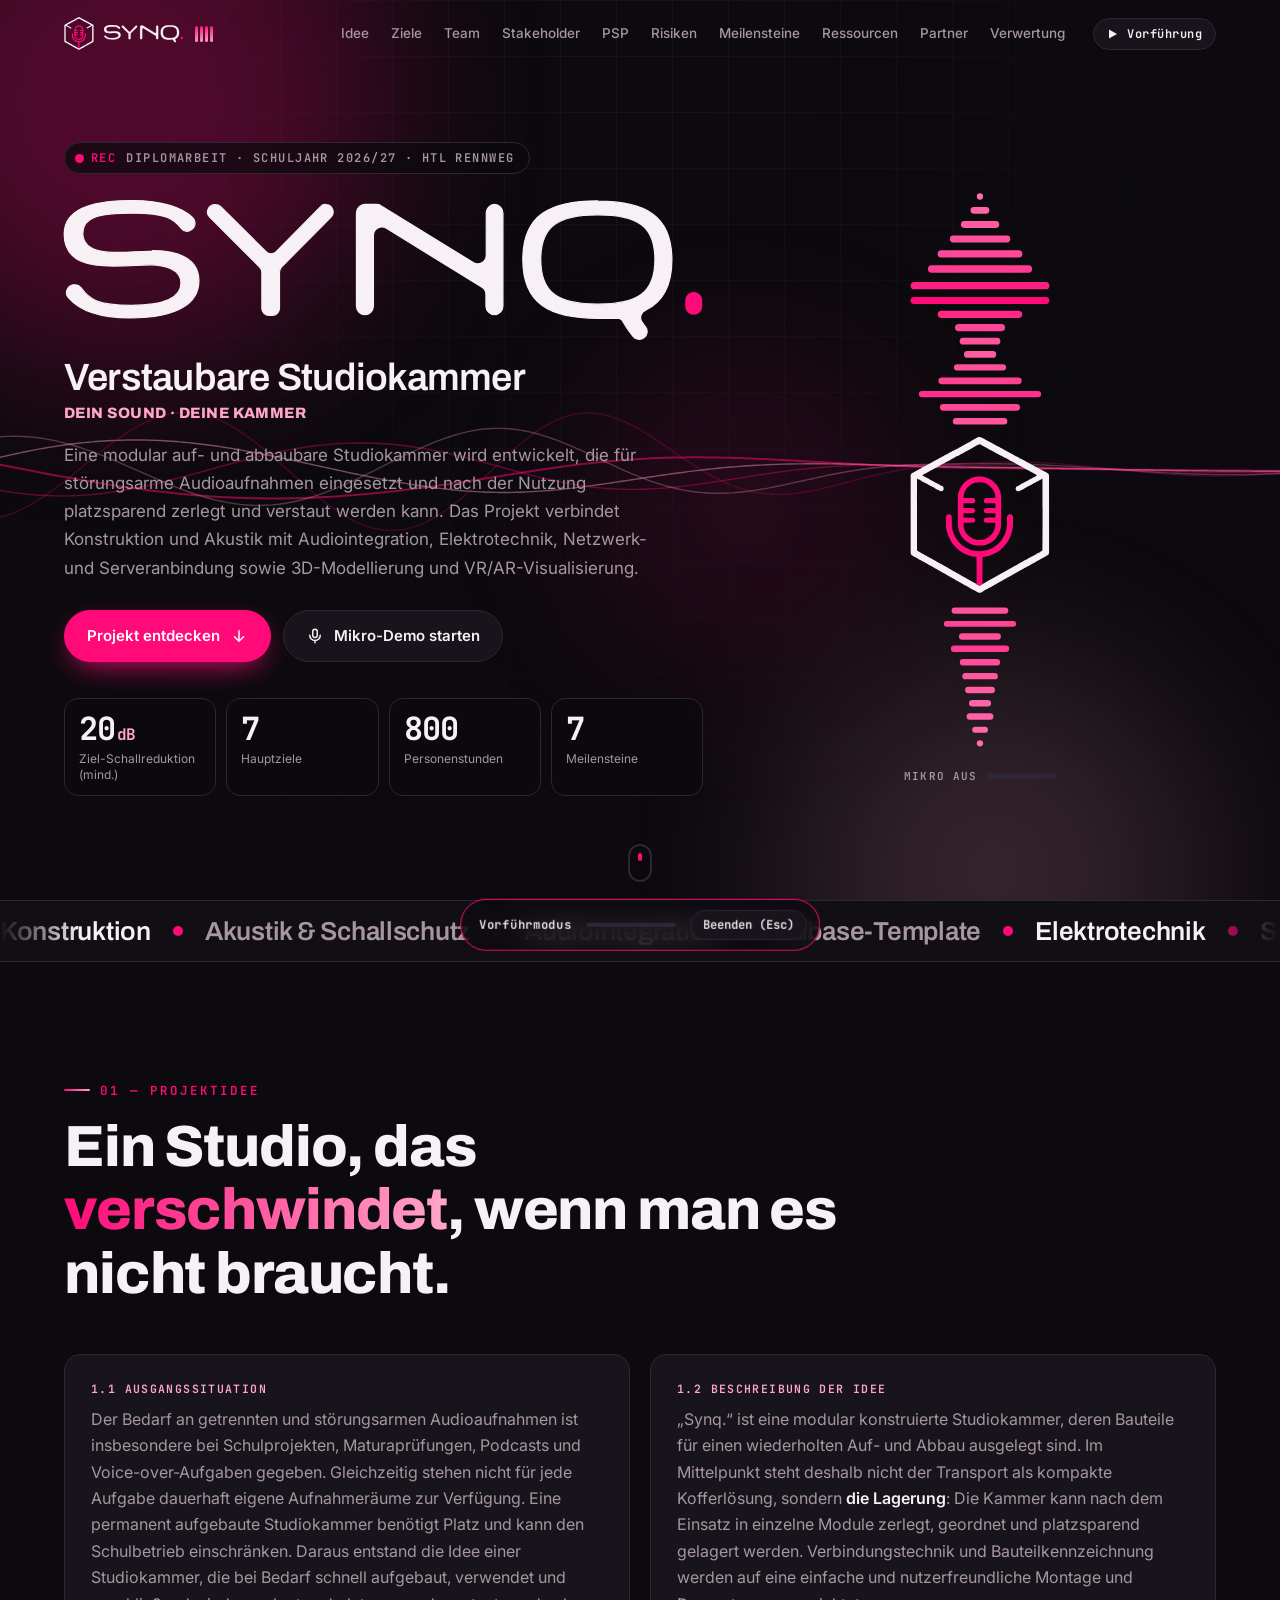
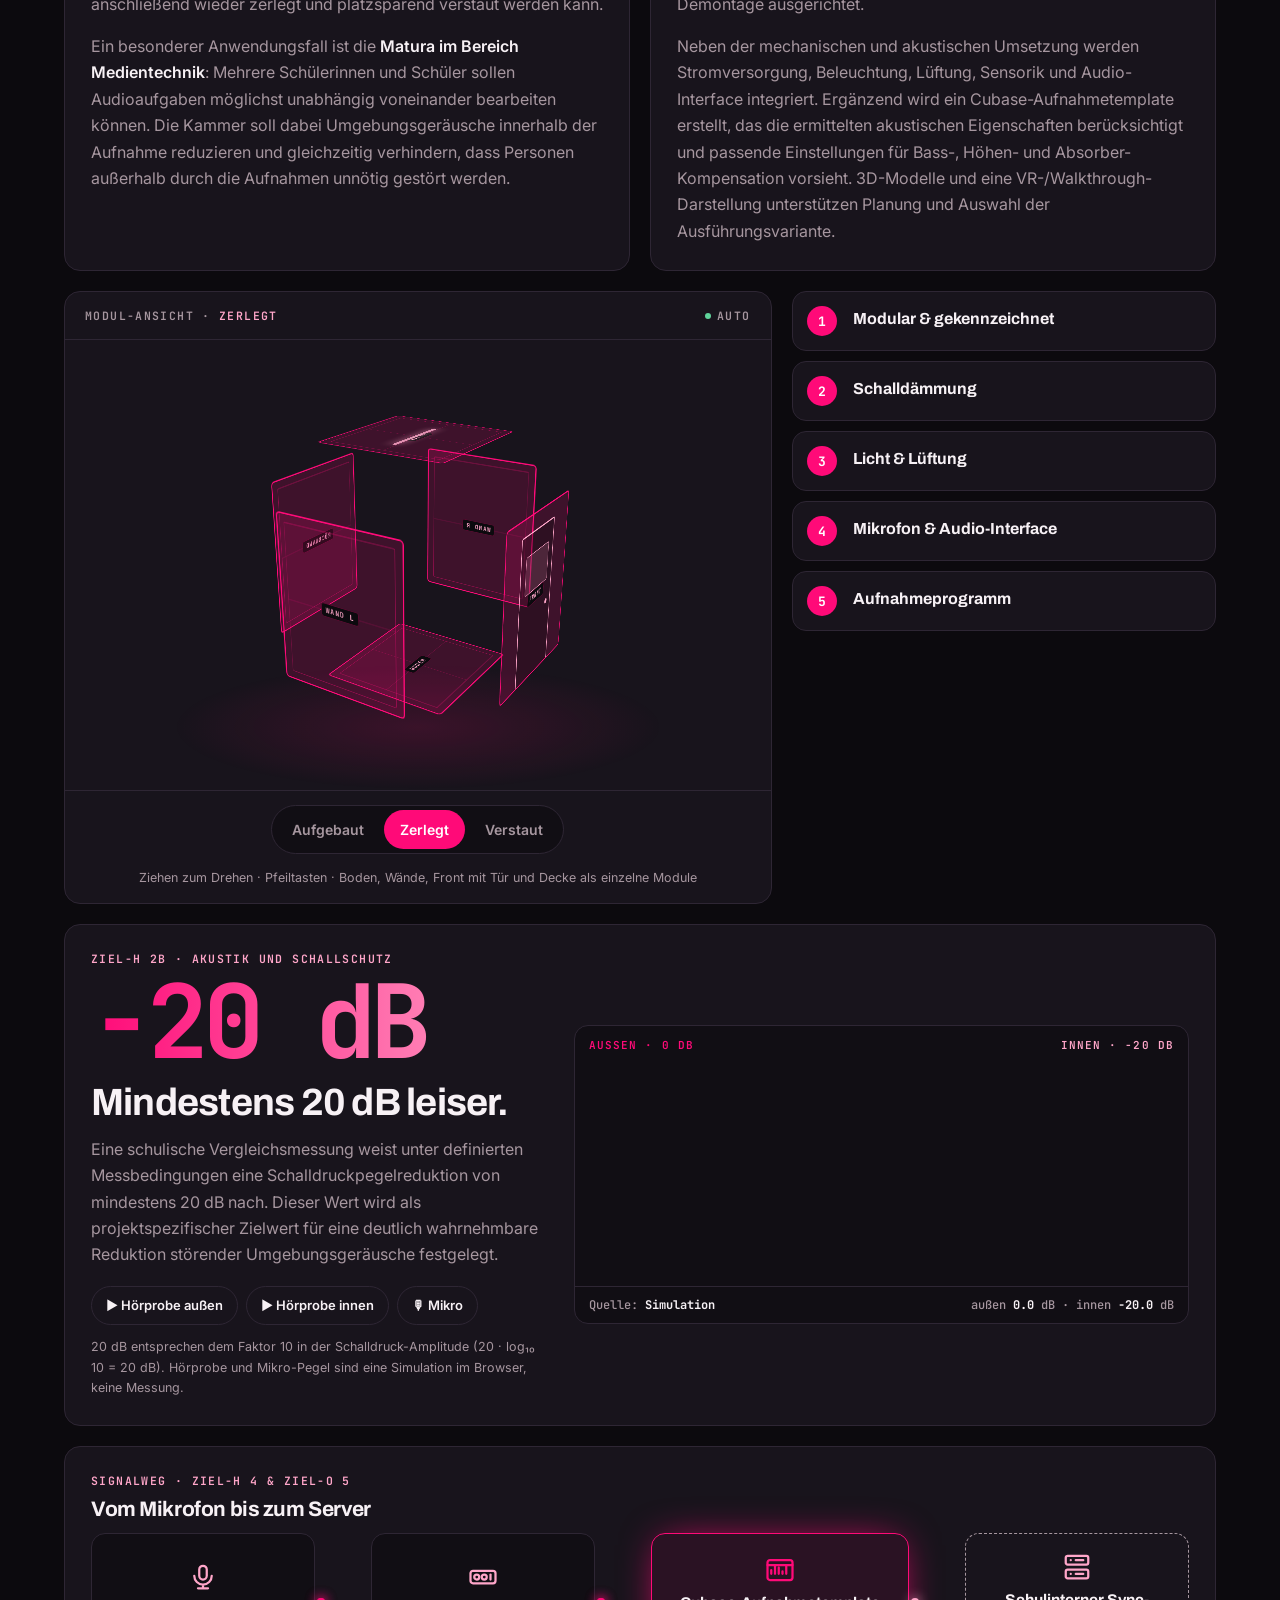
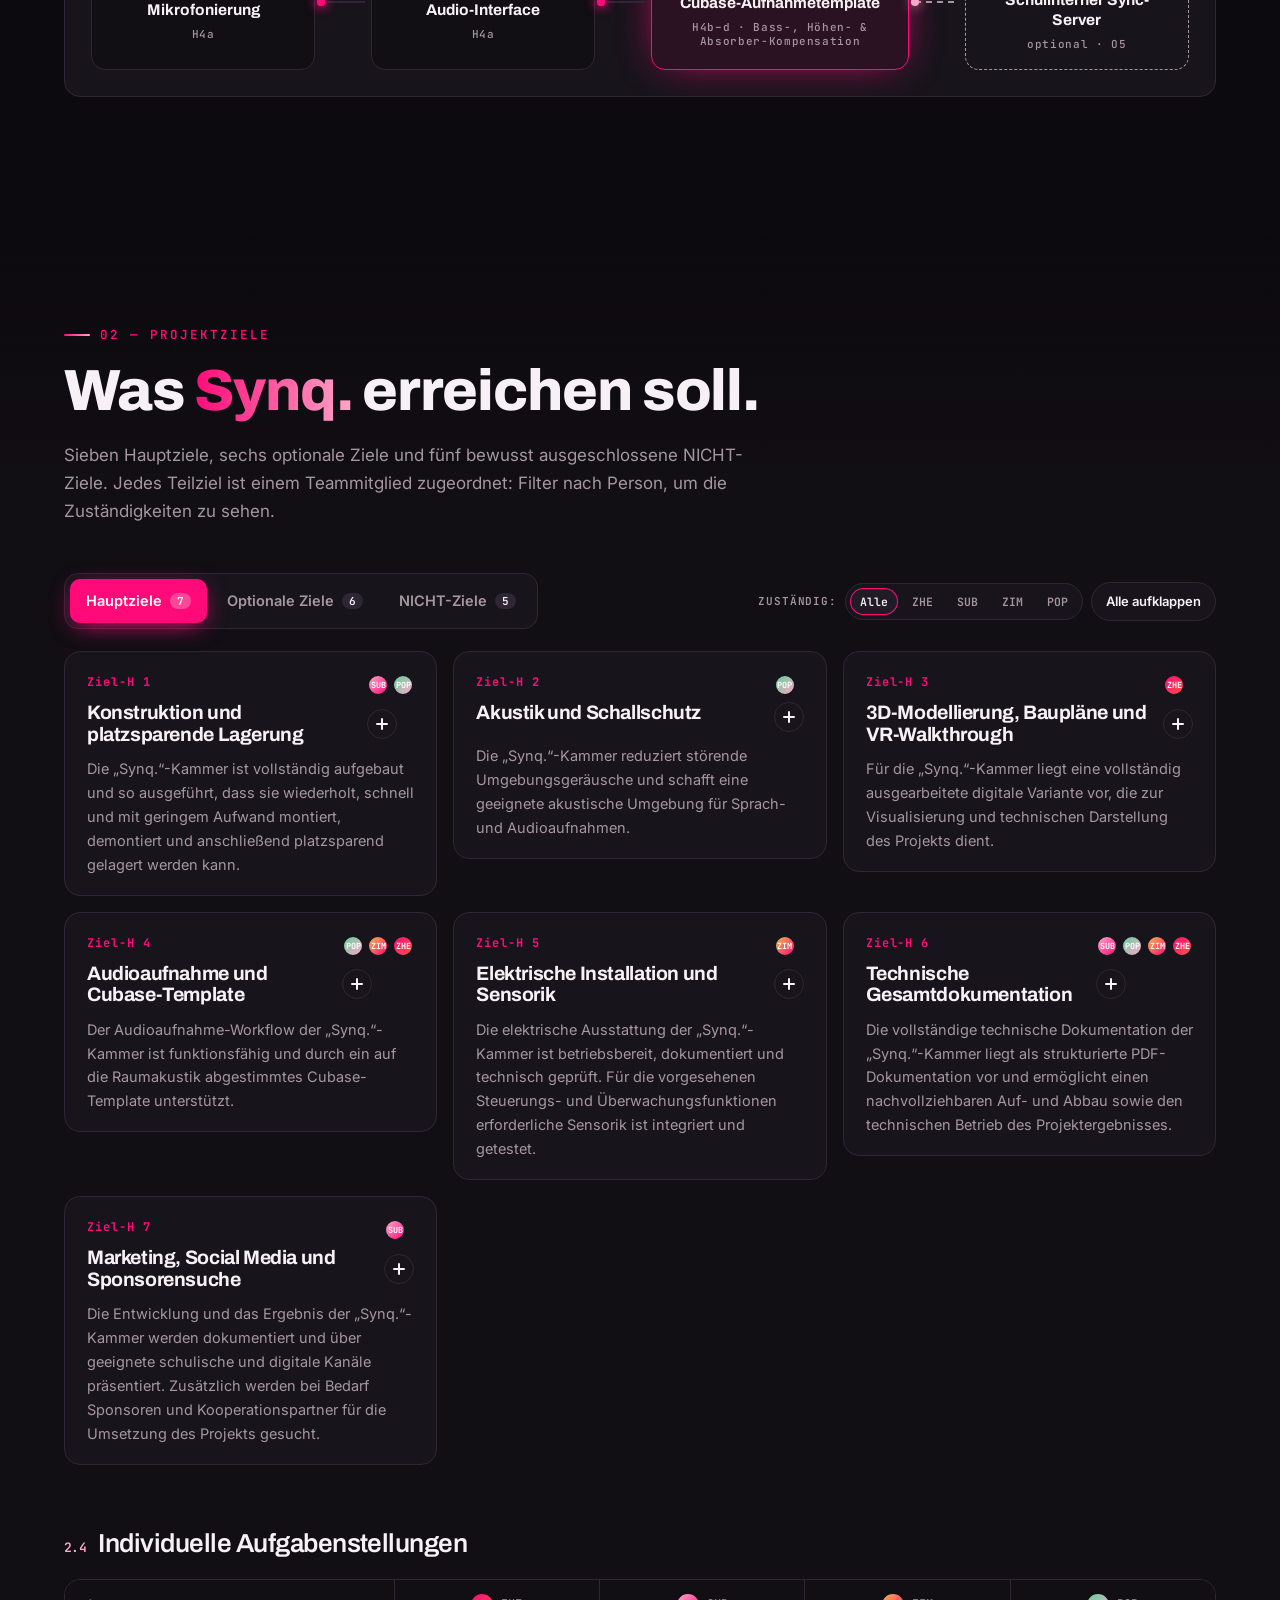
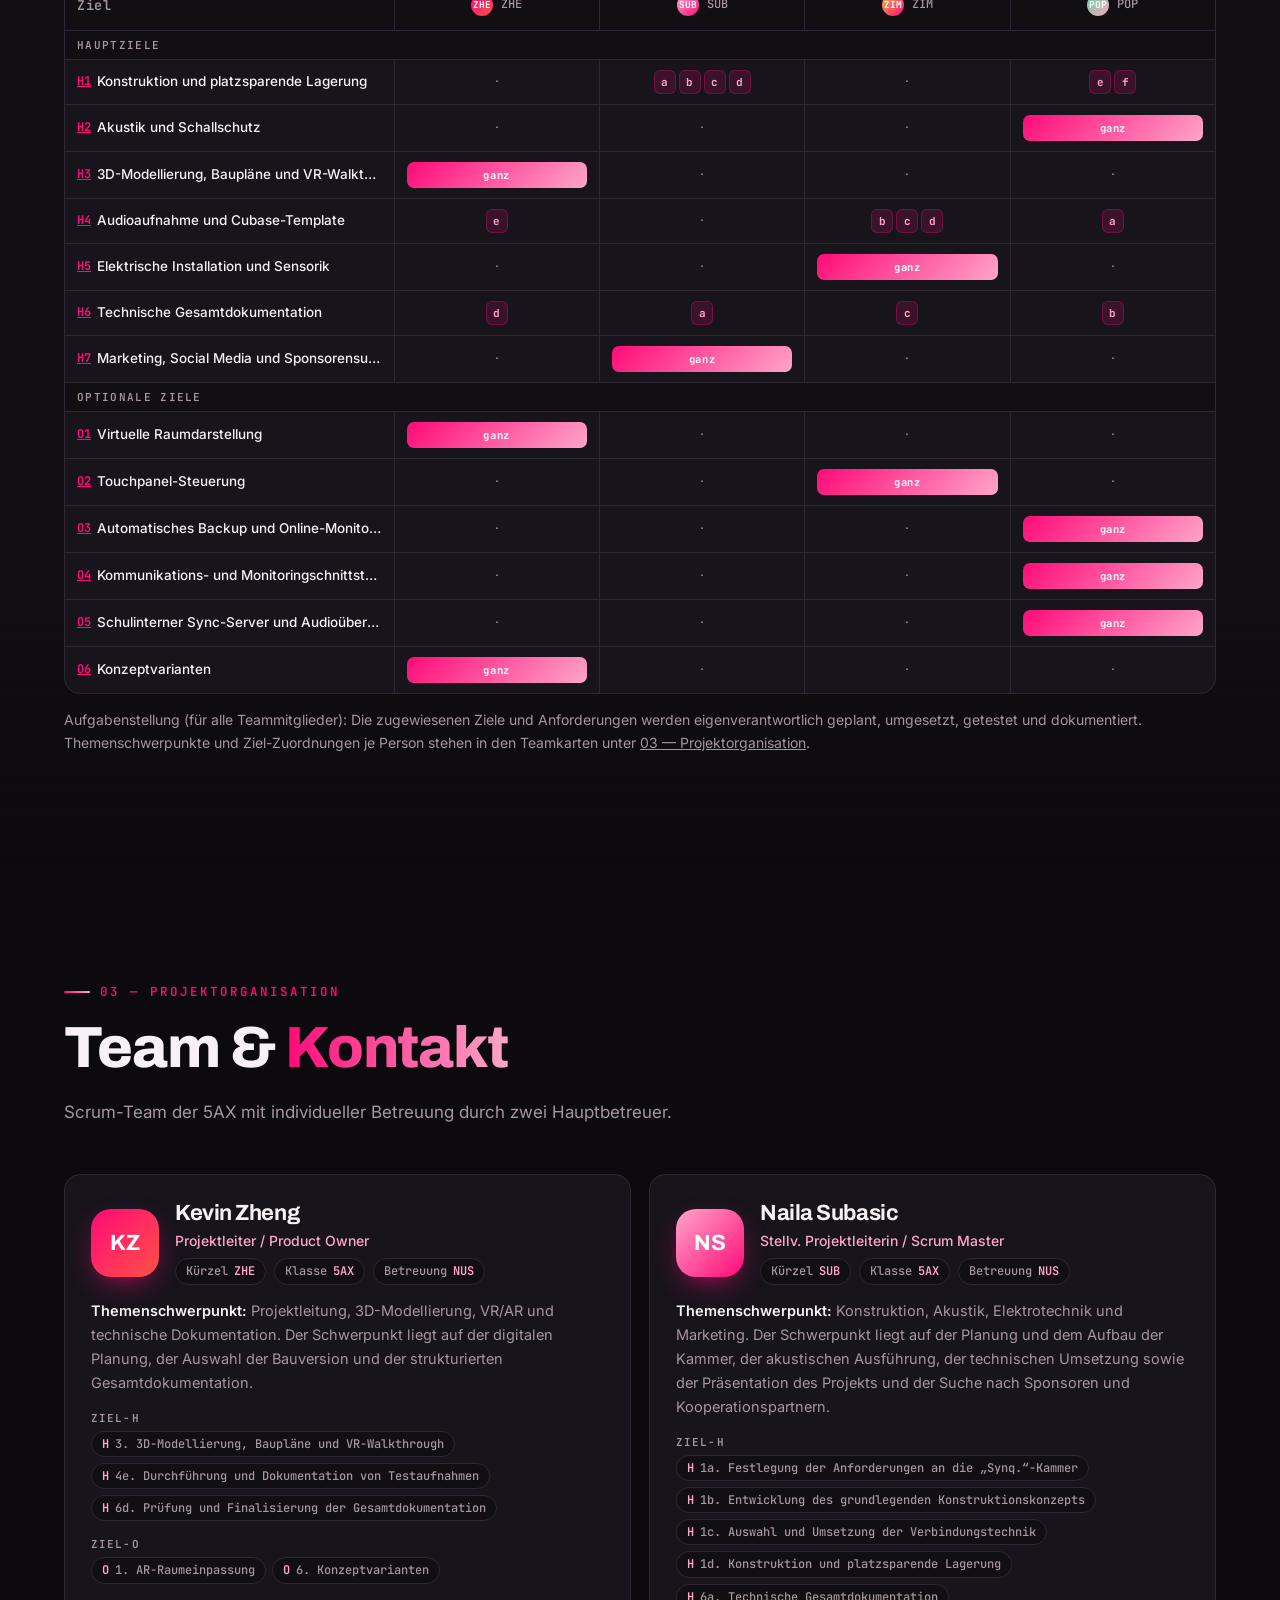
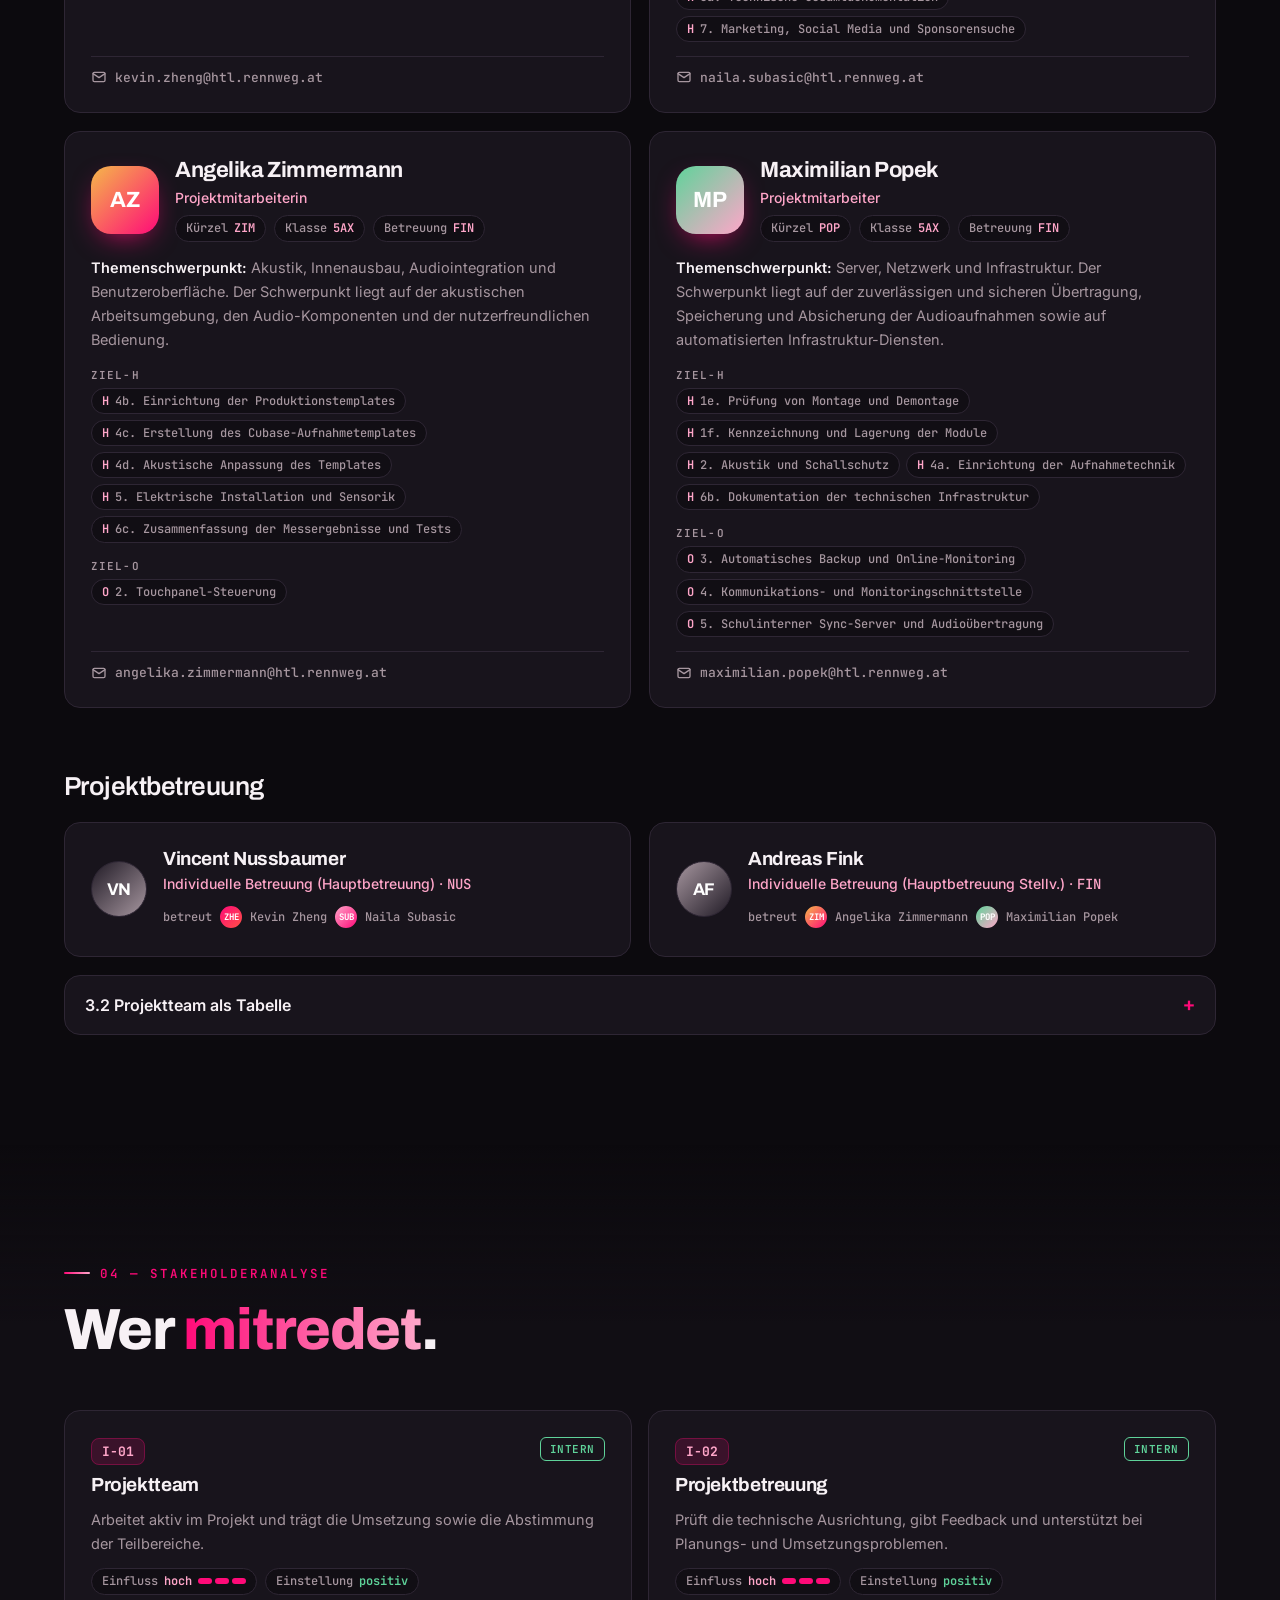
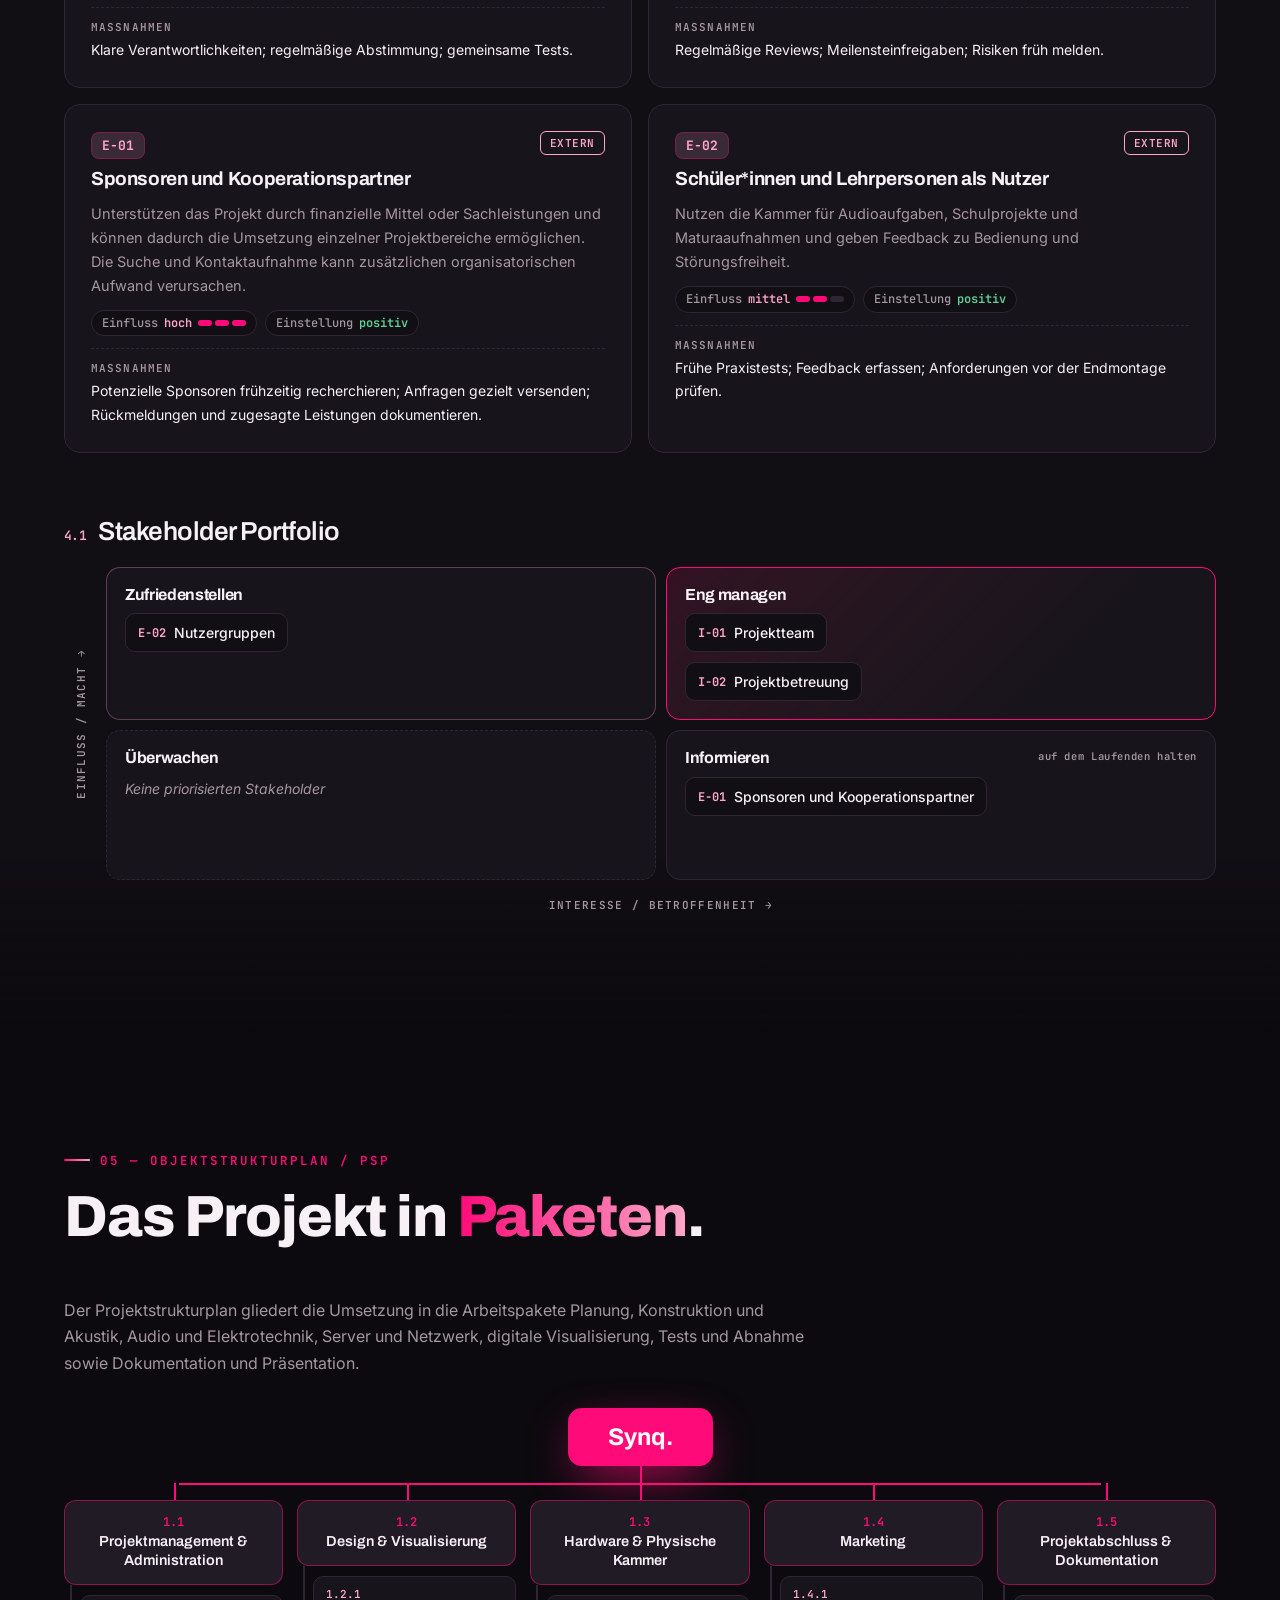
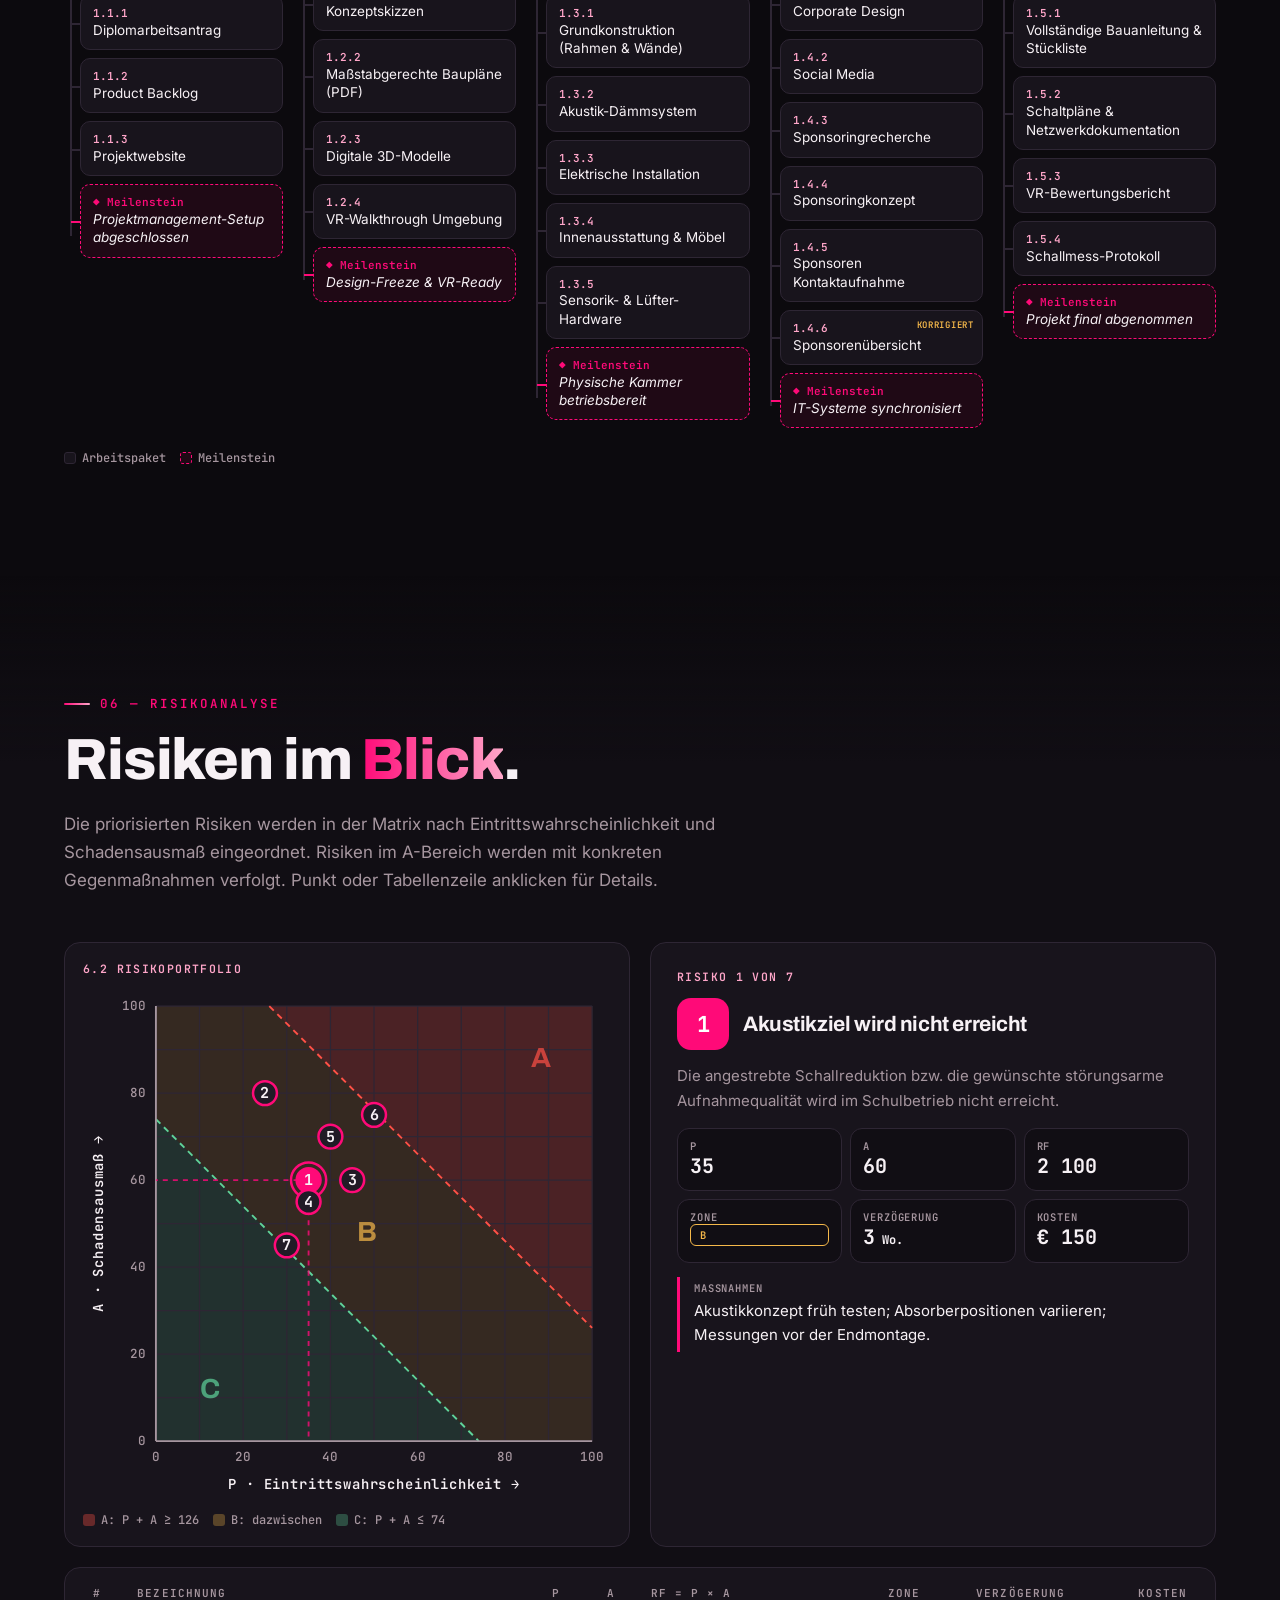
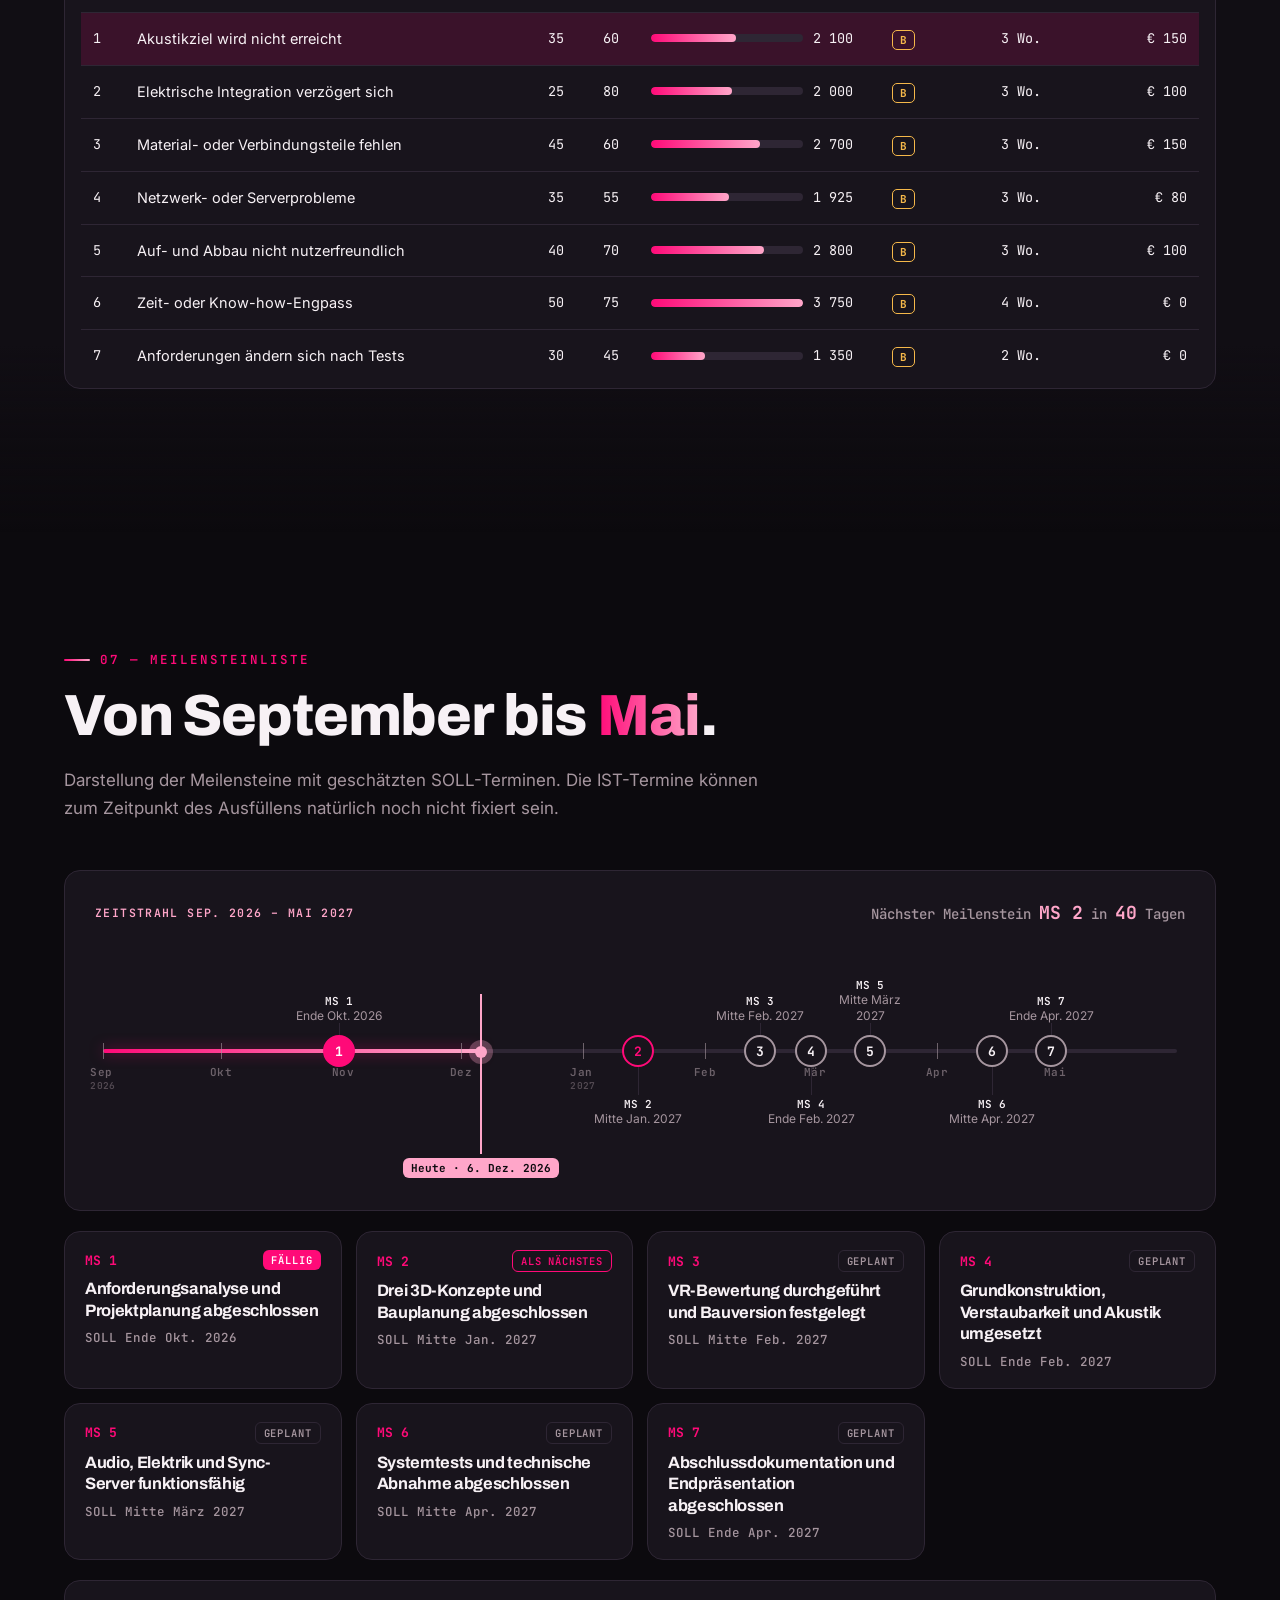
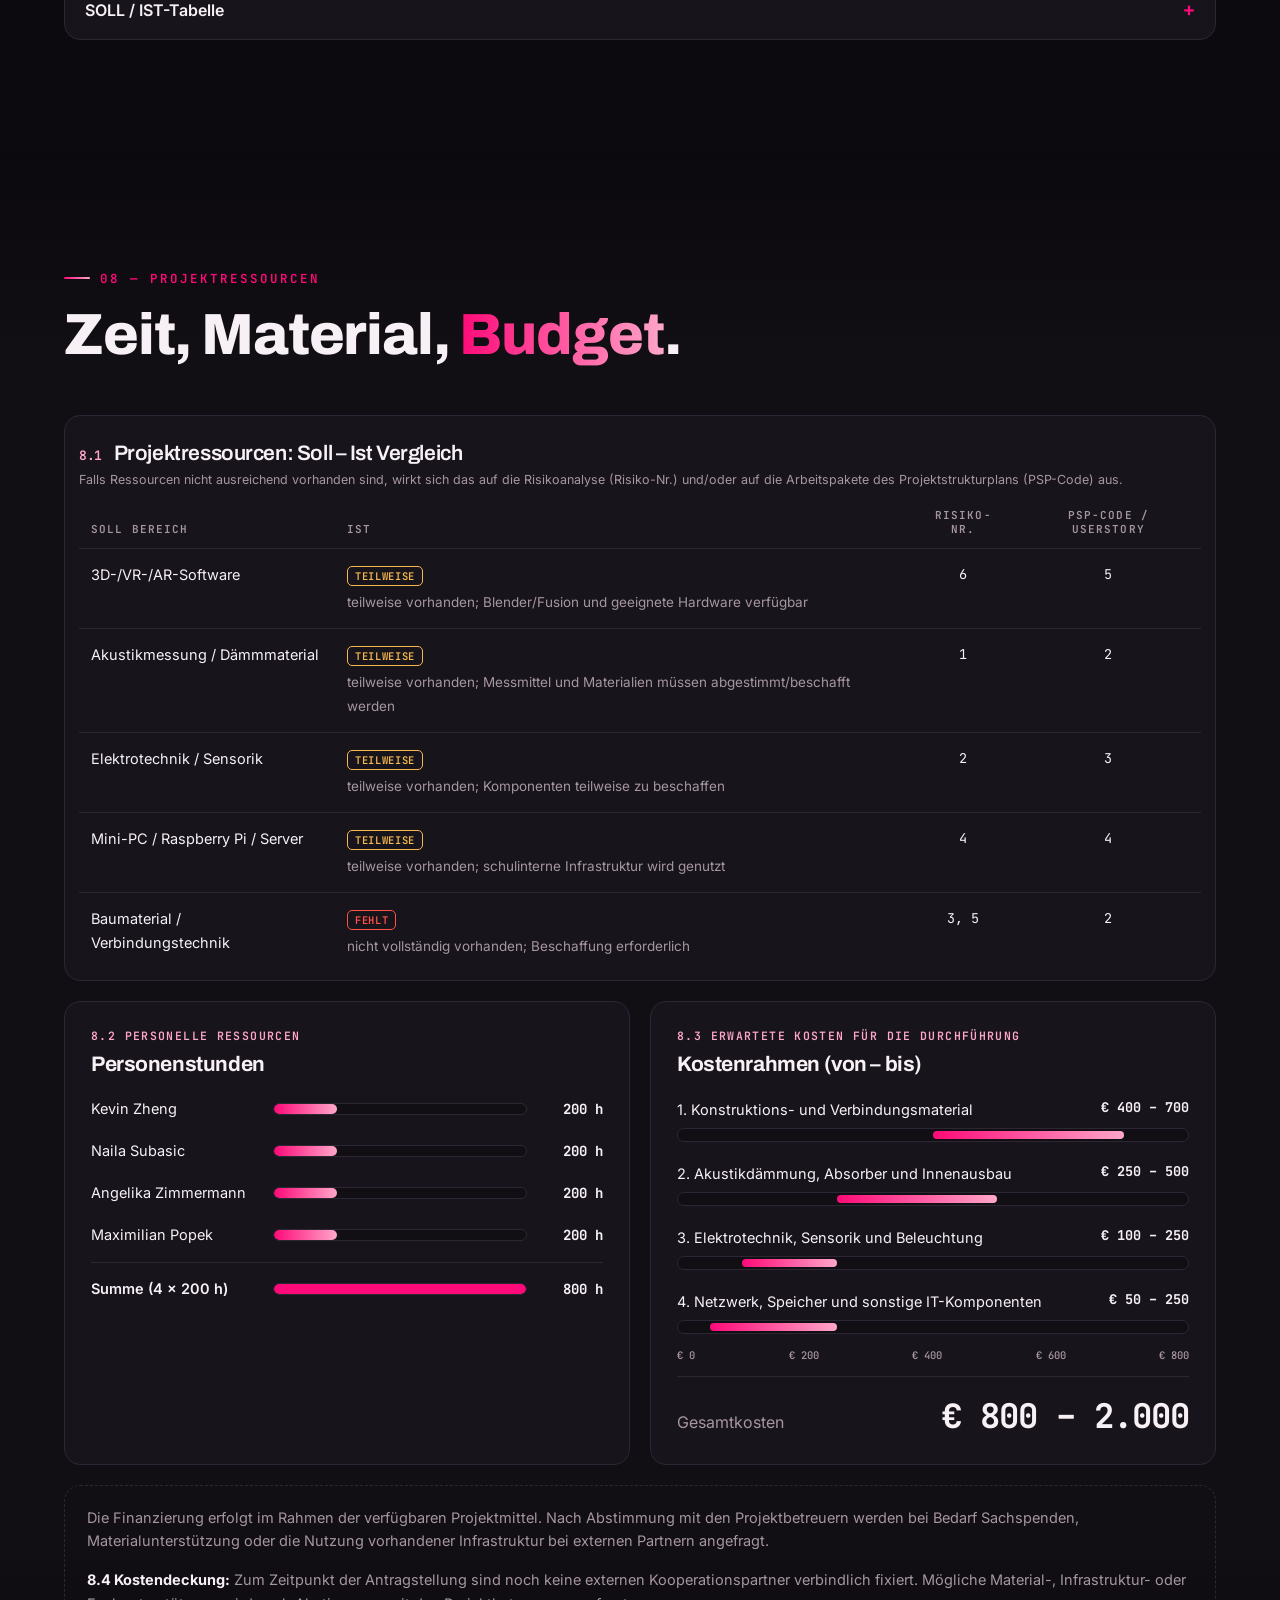
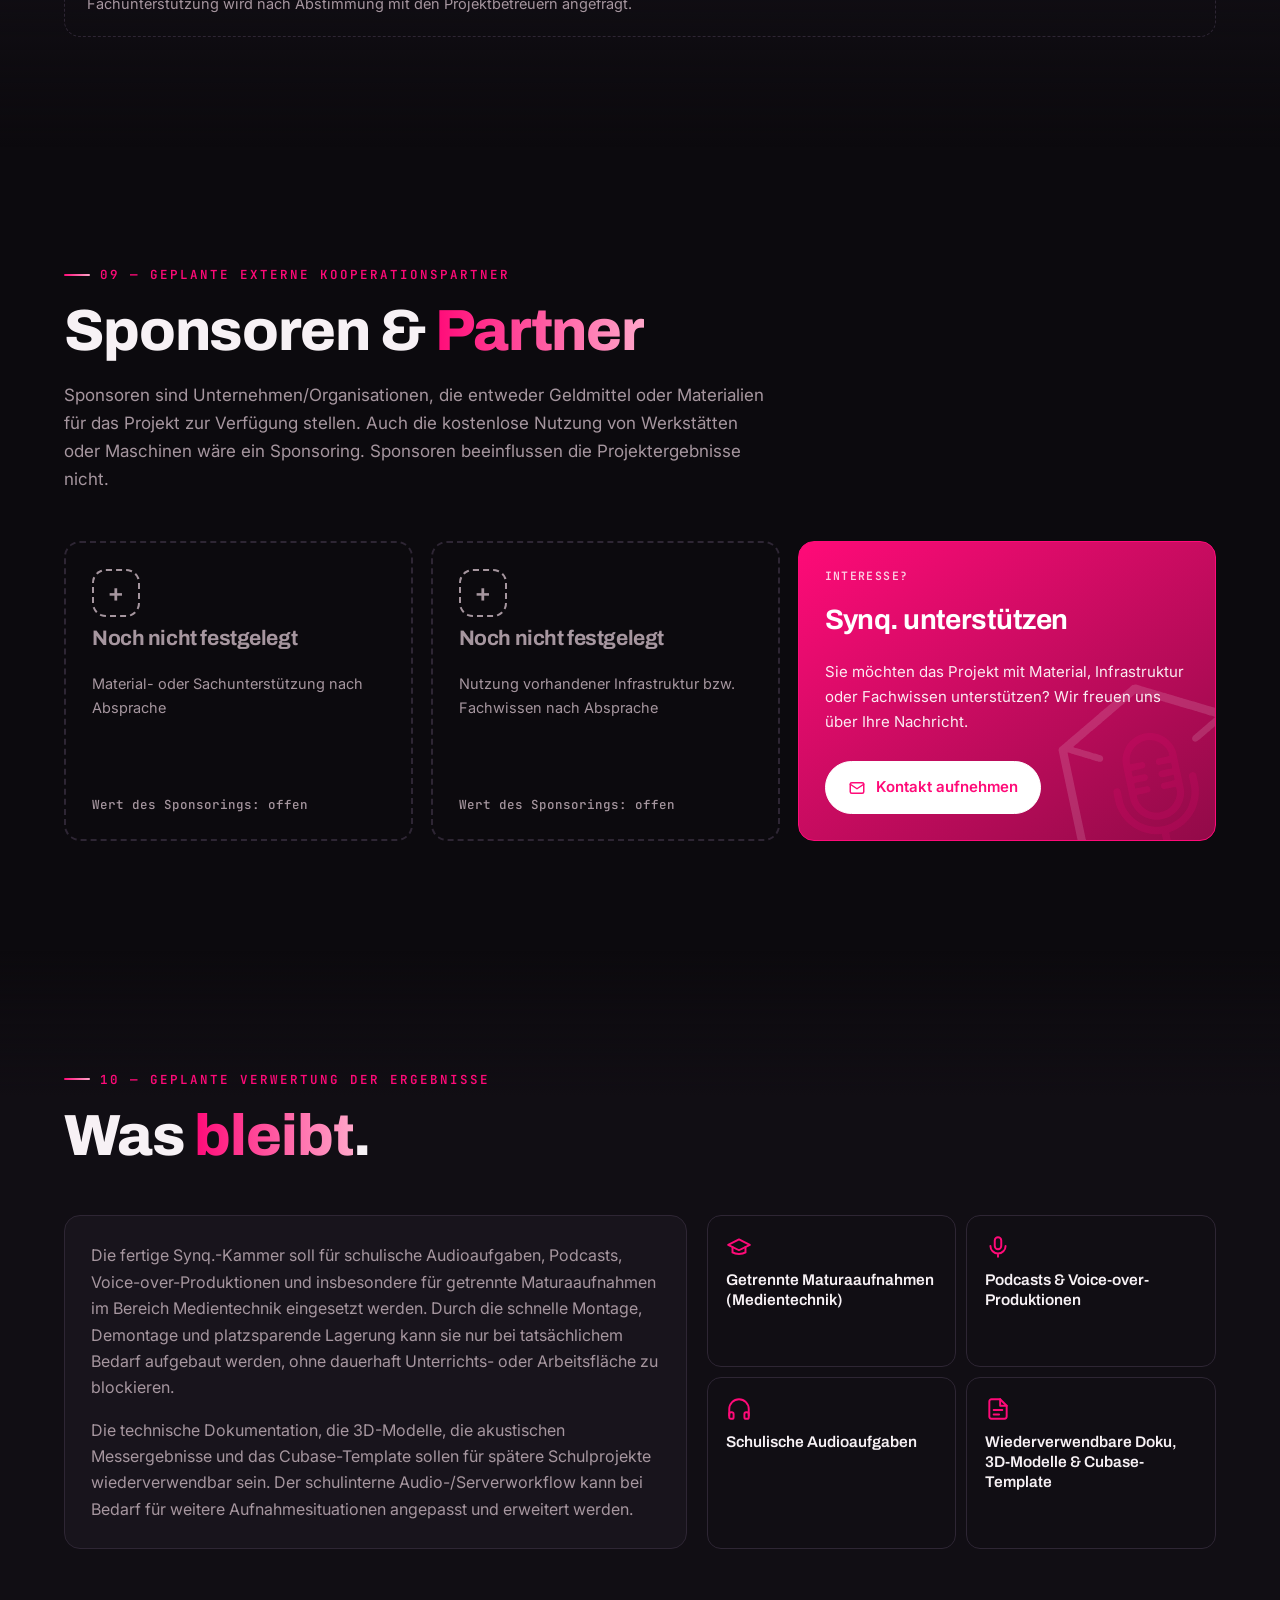
==== commit d8569e0d: "Update für Toft" ====
--- a/index.html
+++ b/index.html
@@ -22,7 +22,7 @@
   <link rel="preconnect" href="https://fonts.gstatic.com" crossorigin>
   <link href="https://fonts.googleapis.com/css2?family=Inter:wght@400;500;600;700&family=JetBrains+Mono:wght@500;600;700&family=Archivo:wdth,wght@125,500..800&display=swap" rel="stylesheet">
   <!-- Version bei jeder Änderung an style.css / script.js erhöhen, damit Browser neu laden -->
-  <link rel="stylesheet" href="style.css?v=2026-11-09-1">
+  <link rel="stylesheet" href="style.css?v=2026-11-10-1">
   <script>document.documentElement.classList.replace('no-js', 'js');</script>
 </head>
 <body id="top">
@@ -513,6 +513,6 @@
   <button type="button" id="tourStop">Beenden (Esc)</button>
 </div>
 
-<script src="script.js?v=2026-11-09-1" defer></script>
+<script src="script.js?v=2026-11-10-1" defer></script>
 </body>
 </html>
--- a/style.css
+++ b/style.css
@@ -152,7 +152,7 @@
 .blob.b3 { width: 300px; height: 300px; background: var(--accent-1); top: 40%; right: 30%; opacity: .12; animation-delay: -12s; }
 @keyframes blob { to { transform: translate(60px, 40px) scale(1.15); } }
 
-.hero-grid { display: grid; grid-template-columns: 1.15fr .85fr; gap: 40px; align-items: center; }
+.hero-grid { display: grid; grid-template-columns: minmax(0, 1.15fr) minmax(0, .85fr); gap: 40px; align-items: center; }
 .eyebrow { display: inline-flex; align-items: center; gap: 10px; flex-wrap: wrap; font: 600 12px var(--f-mono); letter-spacing: .12em; text-transform: uppercase; color: var(--muted); padding: 7px 14px 7px 10px; border: 1px solid var(--line); border-radius: 999px; background: var(--glass); backdrop-filter: blur(6px); }
 .rec { display: inline-flex; align-items: center; gap: 7px; color: var(--accent-1); }
 .rec i { width: 9px; height: 9px; border-radius: 50%; background: var(--accent-1); box-shadow: 0 0 0 0 var(--a1-50); animation: rec 1.6s infinite; }
@@ -327,7 +327,7 @@
 .goal-btn::after { content: ""; position: absolute; inset: 0; }
 .goal { position: relative; }
 .goal-body { position: relative; z-index: 1; }
-.goal-head { width: 100%; text-align: left; cursor: pointer; padding: 22px 22px 18px; display: grid; grid-template-columns: 1fr auto; gap: 6px 14px; }
+.goal-head { width: 100%; text-align: left; cursor: pointer; padding: 22px 22px 18px; display: grid; grid-template-columns: minmax(0, 1fr) auto; gap: 6px 14px; }
 .goal-code { font: 700 12px var(--f-mono); color: var(--accent-1); letter-spacing: .08em; }
 .goal-head h3 { grid-column: 1; font-size: 19.5px; margin: 0; }
 .goal-head p { grid-column: 1 / -1; color: var(--muted); font-size: 14.5px; margin: 6px 0 0; }
@@ -435,19 +435,19 @@
 .level { display: inline-flex; gap: 3px; align-items: center; }
 .level i { width: 14px; height: 6px; border-radius: 3px; background: var(--line); }
 .level.l2 i:nth-child(-n+2), .level.l3 i { background: var(--accent-1); }
-.portfolio { display: grid; grid-template-columns: 34px 1fr; grid-template-rows: 1fr 34px; gap: 8px; margin-top: 8px; }
+.portfolio { display: grid; grid-template-columns: 34px minmax(0, 1fr); grid-template-rows: 1fr 34px; gap: 8px; margin-top: 8px; }
 .pf-y, .pf-x { font: 600 11px var(--f-mono); letter-spacing: .12em; text-transform: uppercase; color: var(--muted); display: flex; align-items: center; justify-content: center; }
 .pf-y { writing-mode: vertical-rl; transform: rotate(180deg); }
 .pf-x { grid-column: 2; }
 .pf-grid { display: grid; grid-template-columns: minmax(0, 1fr) minmax(0, 1fr); grid-template-rows: auto auto; gap: 10px; position: relative; }
-.quad { border: 1px solid var(--line); border-radius: 14px; padding: 18px; min-height: 150px; background: var(--card); display: flex; flex-direction: column; gap: 10px; transition: transform .3s var(--ease), border-color .3s; }
+.quad { min-width: 0; hyphens: auto; overflow-wrap: break-word; border: 1px solid var(--line); border-radius: 14px; padding: 18px; min-height: 150px; background: var(--card); display: flex; flex-direction: column; gap: 10px; transition: transform .3s var(--ease), border-color .3s; }
 .quad:hover { transform: translateY(-3px); }
-.quad h4 { font-size: 16px; display: flex; justify-content: space-between; gap: 10px; }
+.quad h4 { font-size: 16px; display: flex; justify-content: space-between; gap: 10px; min-width: 0; }
 .quad h4 small { font: 600 10.5px var(--f-mono); color: var(--muted); letter-spacing: .06em; white-space: nowrap; }
 .quad.q-manage { border-color: var(--accent-1); background: linear-gradient(135deg, var(--a1-15), var(--card) 70%); }
 .quad.q-satisfy { border-color: var(--a2-30); }
 .quad.q-monitor { border-style: dashed; }
-.quad .pill { align-self: flex-start; display: inline-flex; gap: 8px; align-items: center; padding: 7px 12px; border-radius: 10px; background: var(--bg-2); border: 1px solid var(--line); font-size: 14px; font-weight: 500; }
+.quad .pill { max-width: 100%; align-self: flex-start; display: inline-flex; gap: 8px; align-items: center; padding: 7px 12px; border-radius: 10px; background: var(--bg-2); border: 1px solid var(--line); font-size: 14px; font-weight: 500; }
 .quad .pill b { font: 700 12px var(--f-mono); color: var(--accent-2); white-space: nowrap; }
 .quad .none { color: var(--muted); font-style: italic; font-size: 14px; }
 
@@ -659,7 +659,7 @@
   .menu a { font-size: 17px; padding: 12px 10px; }
   .menu a.active::after { left: 10px; right: auto; width: 24px; bottom: 6px; }
   .tour-btn { margin-left: auto; }
-  .hero-grid { grid-template-columns: 1fr; }
+  .hero-grid { grid-template-columns: minmax(0, 1fr); }
   .emblem { order: -1; margin: 0 auto; }
   .emblem svg { height: 270px; }
   .emblem-hint { bottom: -26px; }
@@ -707,7 +707,7 @@
   .tbl.stack td.main { display: block; font-weight: 600; font-size: 15.5px; }
   .tbl.stack td.main::before { display: none; }
   .rf-cell { min-width: 0; flex: 1; max-width: 220px; }
-  .portfolio { grid-template-columns: 26px 1fr; }
+  .portfolio { grid-template-columns: 26px minmax(0, 1fr); }
   .quad { min-height: 120px; padding: 14px; }
 }
 @media (max-width: 560px) {
@@ -741,7 +741,7 @@
   .seg button { padding: 8px 11px; font-size: 13px; }
   .tabs { width: 100%; }
   .tab { flex: 1 1 auto; justify-content: center; padding: 10px 8px; font-size: 13.5px; }
-  .portfolio { grid-template-columns: 18px 1fr; gap: 6px; }
+  .portfolio { grid-template-columns: 18px minmax(0, 1fr); gap: 6px; }
   .pf-y, .pf-x { font-size: 9.5px; letter-spacing: .06em; }
   .pf-grid { gap: 6px; }
   .quad { padding: 11px; min-height: 130px; gap: 7px; }
@@ -775,3 +775,8 @@
 /* Sicherheitsnetz, falls ein Browser CSS-Animationen pausiert */
 .anim-done .hero-word .L { animation: none; opacity: 1; transform: none; }
 .anim-done .hero-word .dot { animation: dotPulse 2.4s ease-in-out infinite; transform: scale(1); }
+
+/* Sehr schmale Handys (z. B. 360 px): REC-Label darf umbrechen */
+@media (max-width: 380px) {
+  .eyebrow { white-space: normal; flex-wrap: wrap; row-gap: 2px; }
+}
